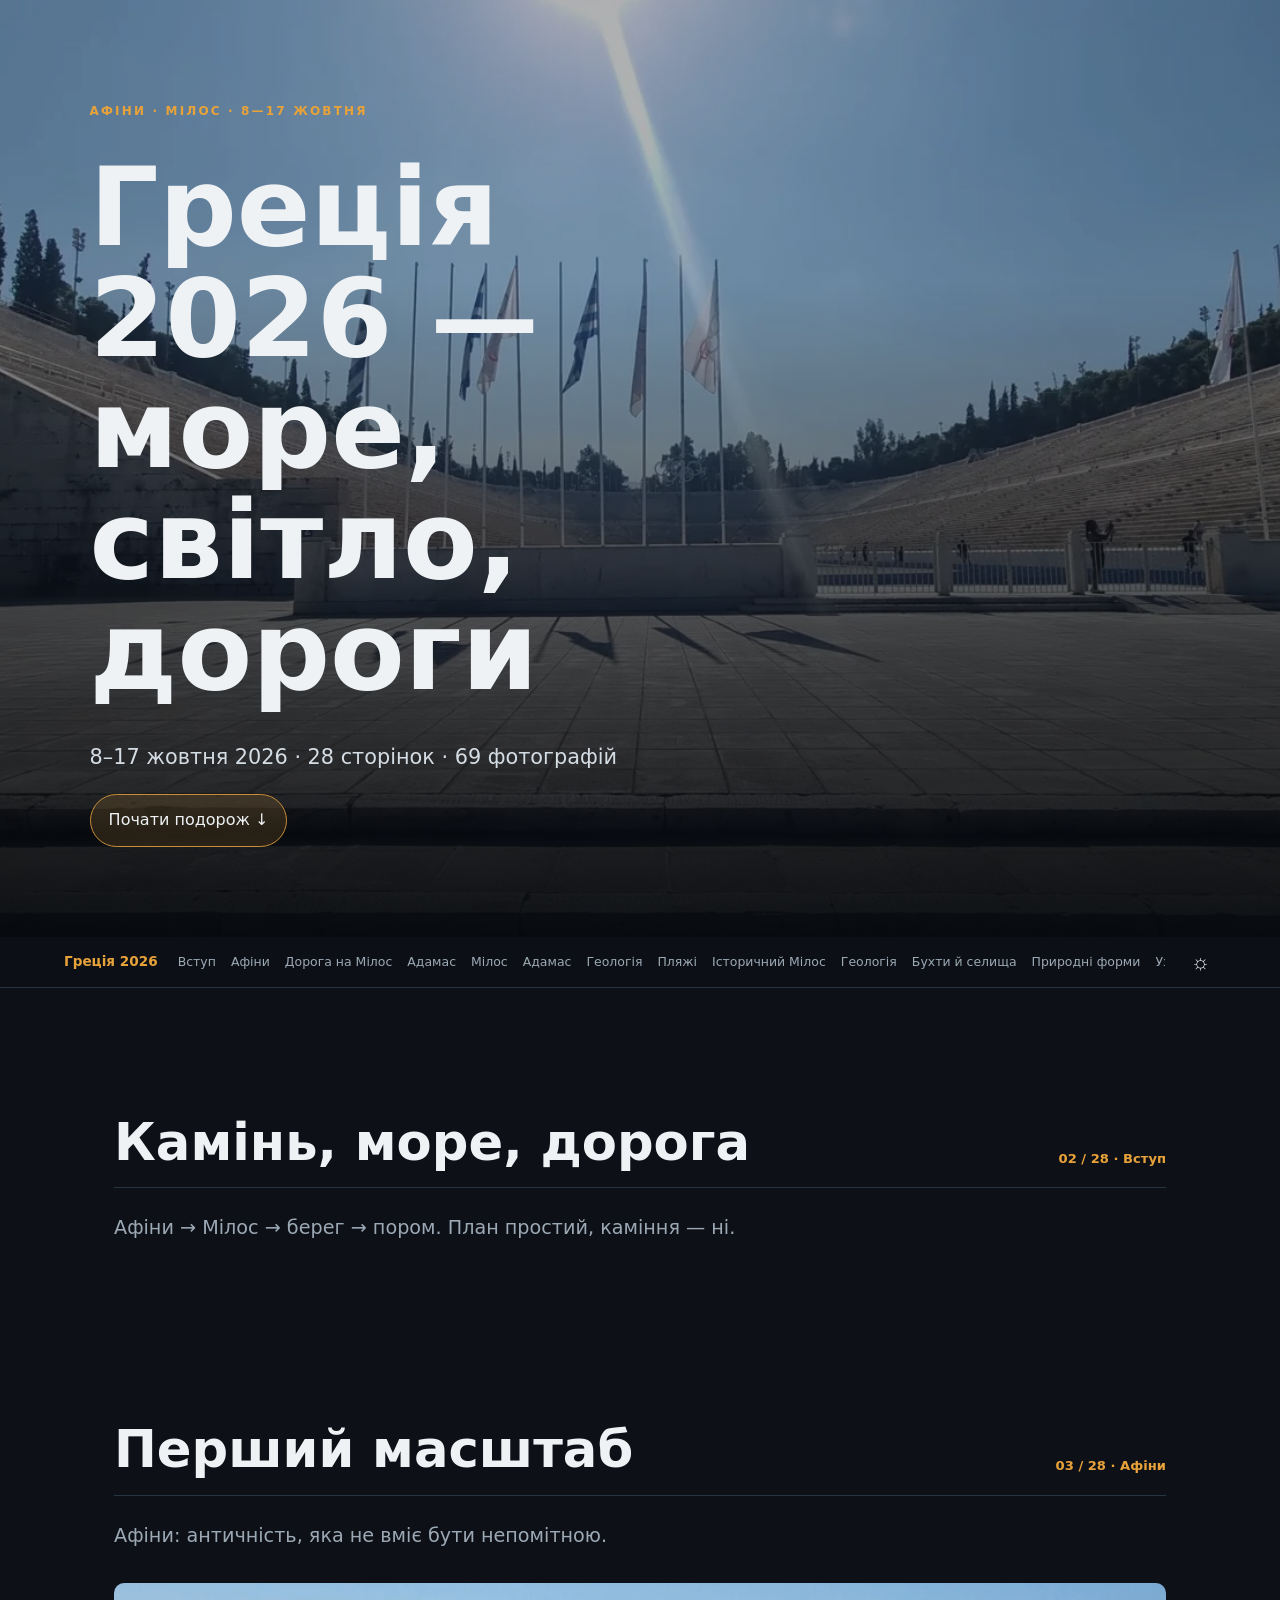
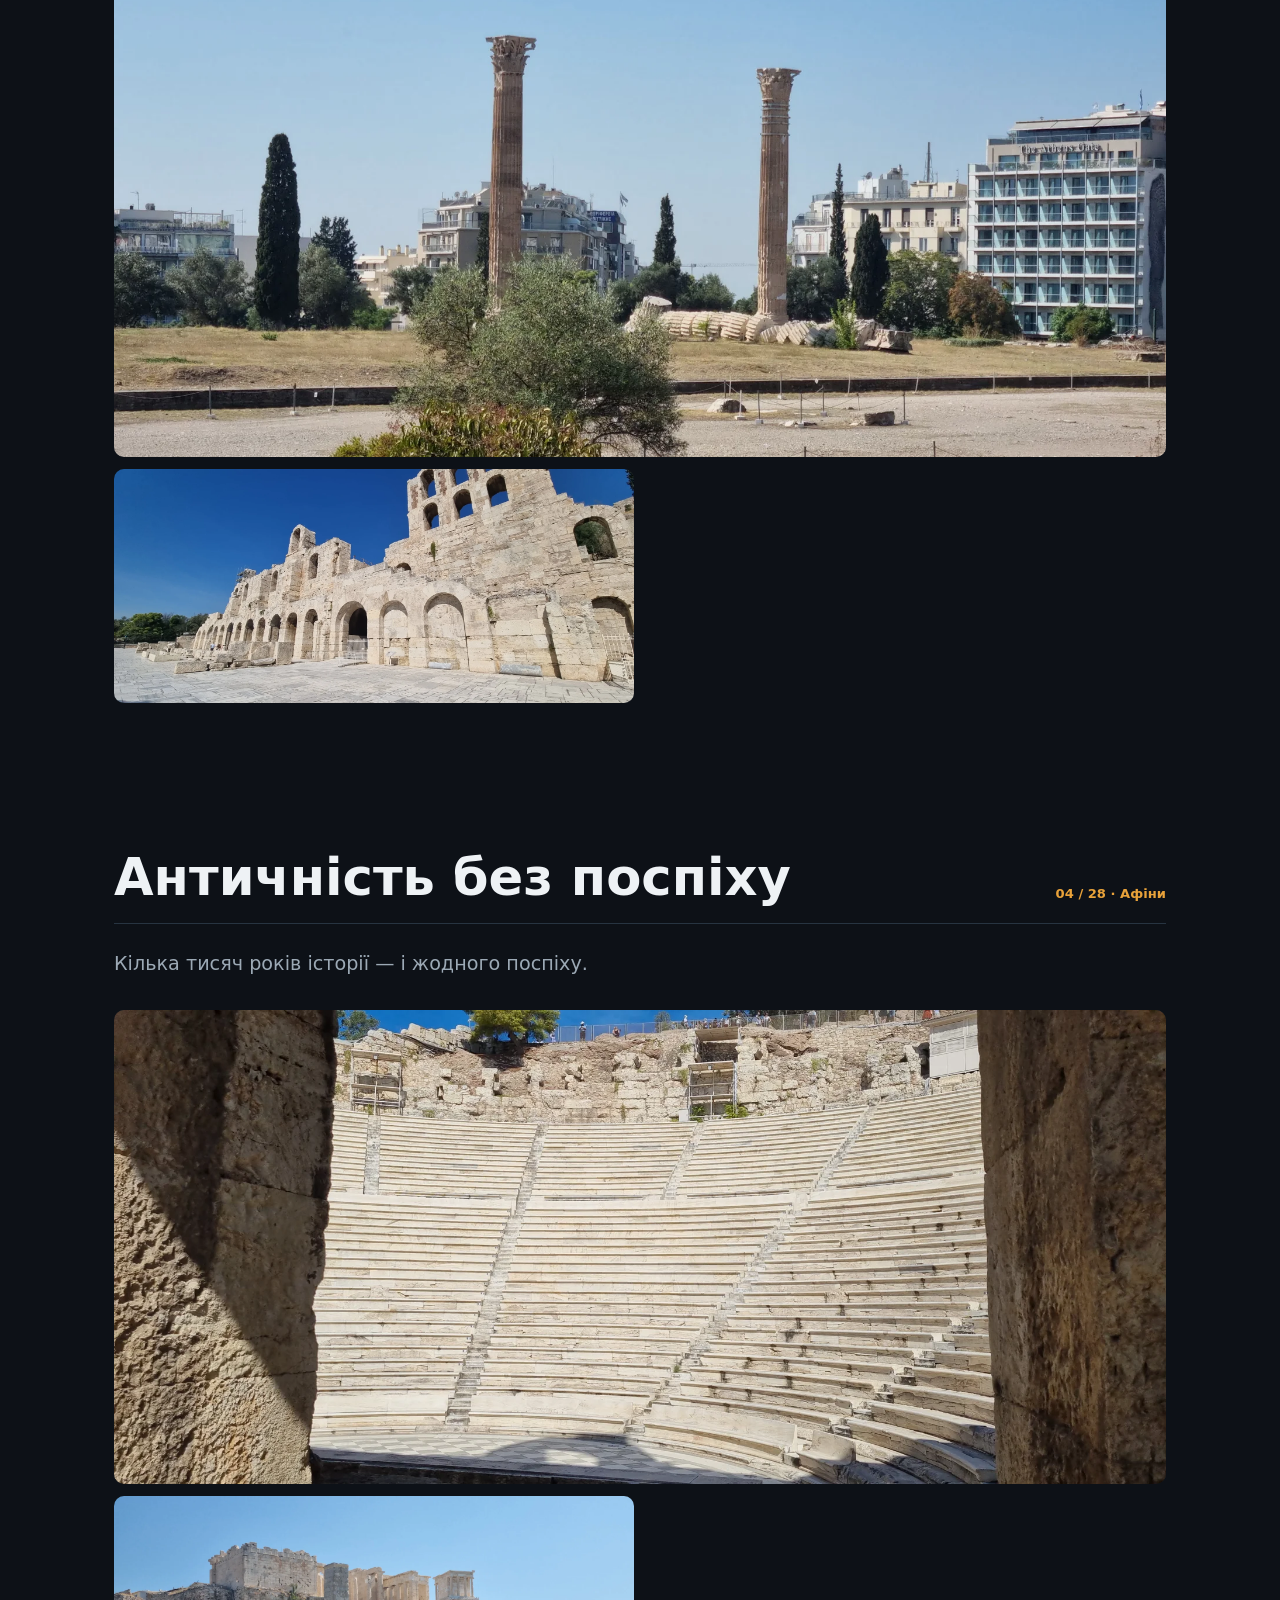
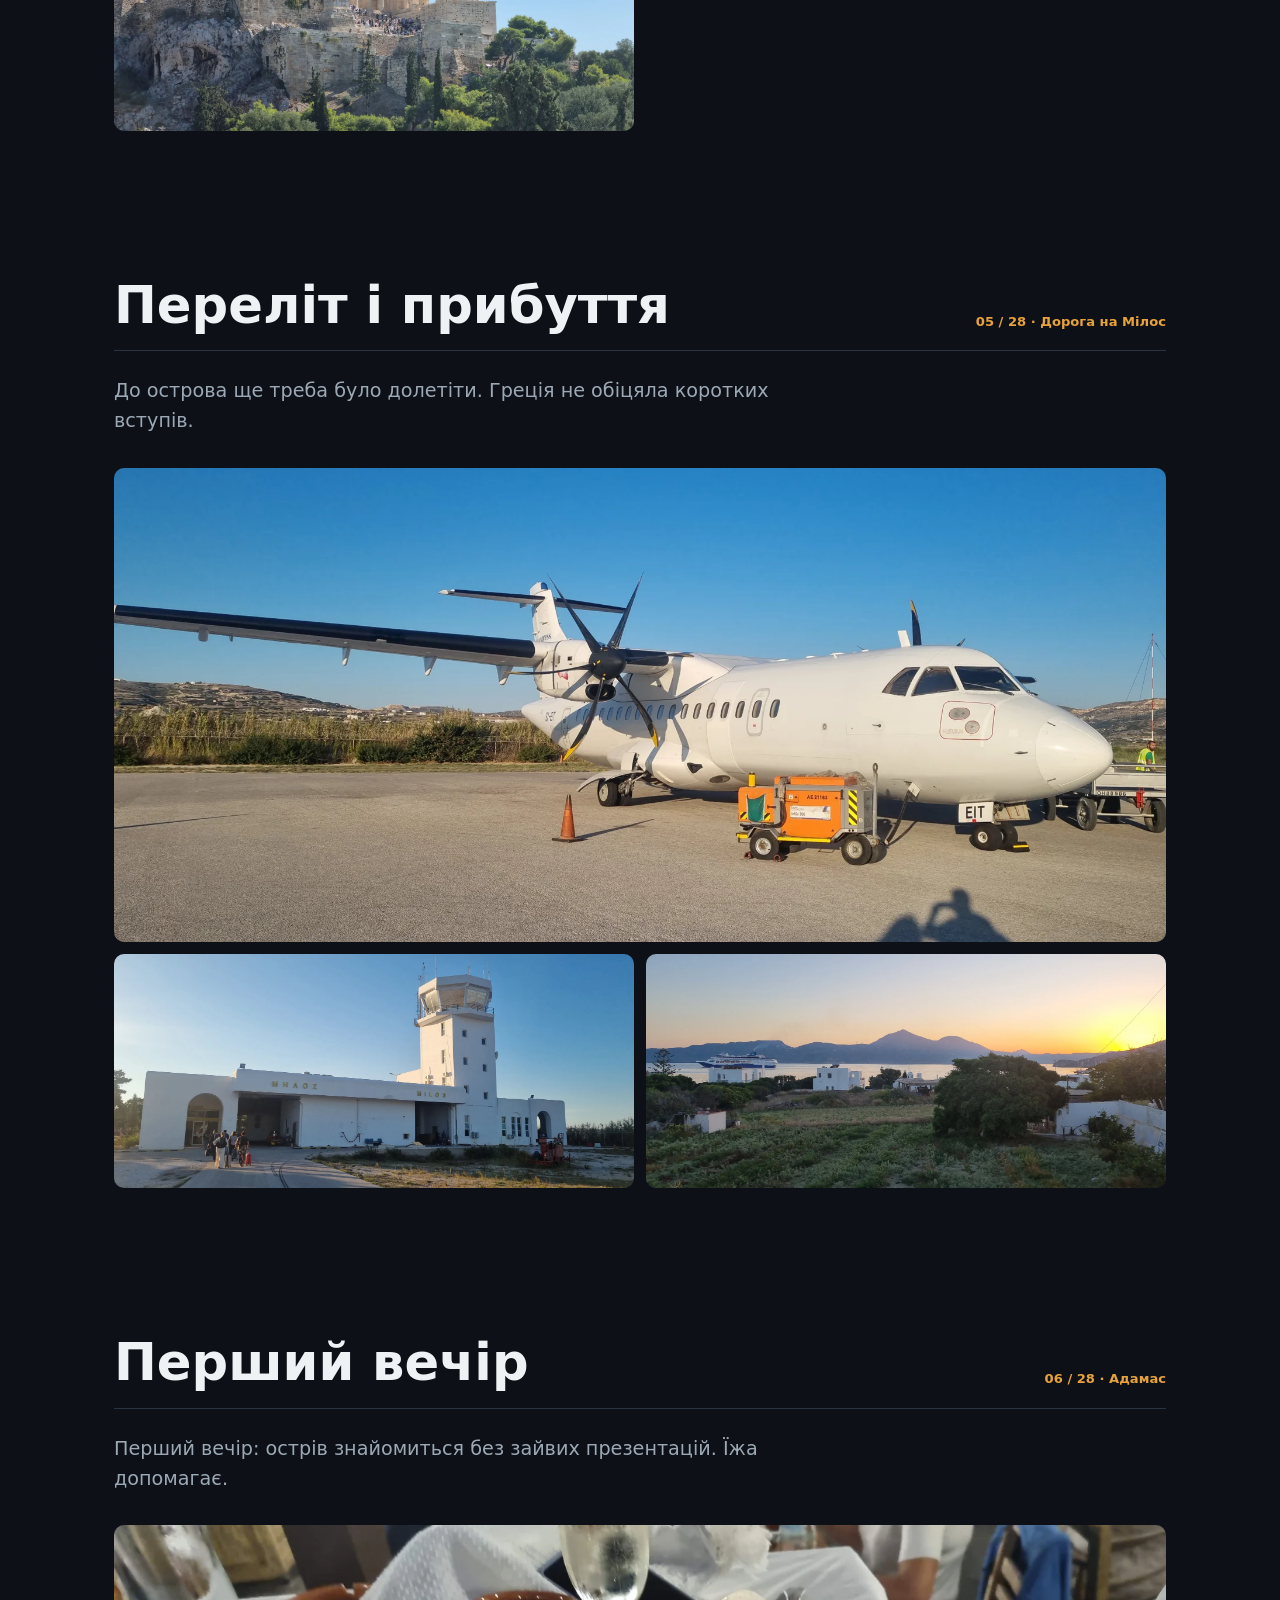
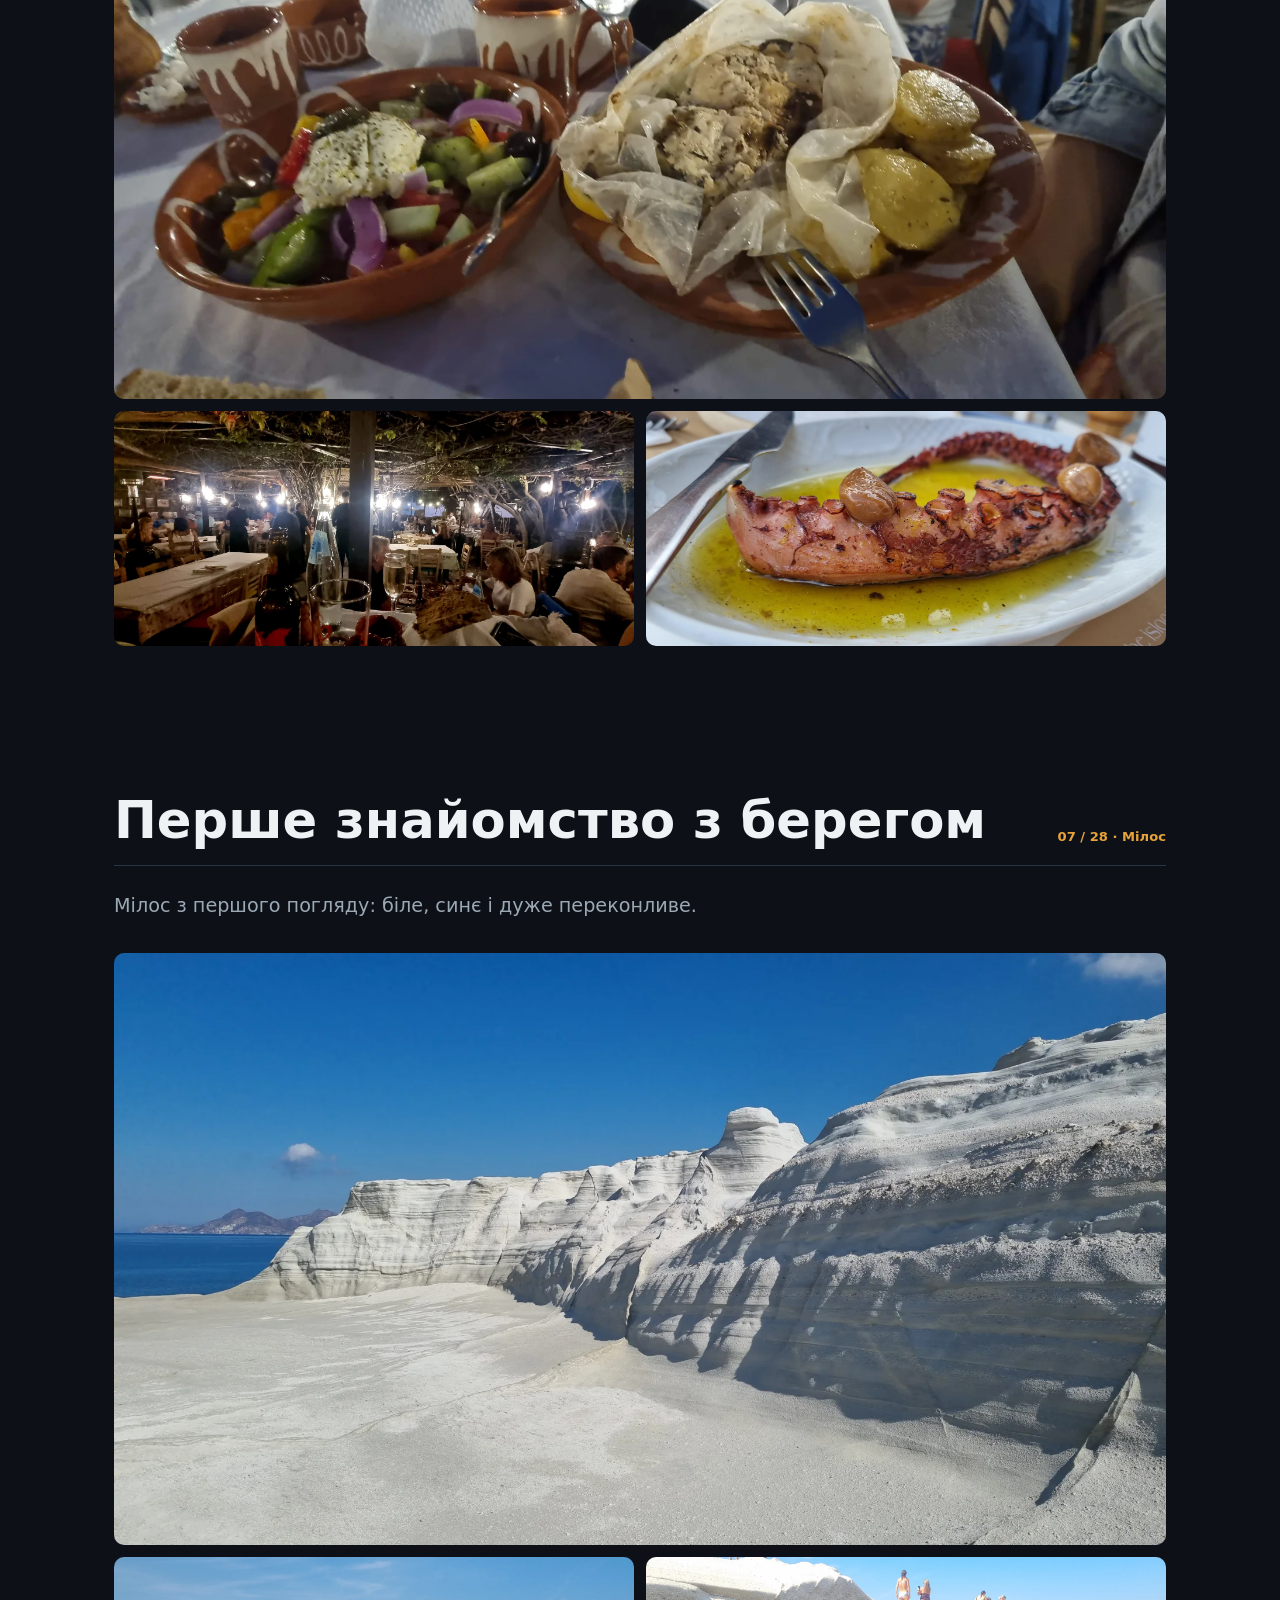
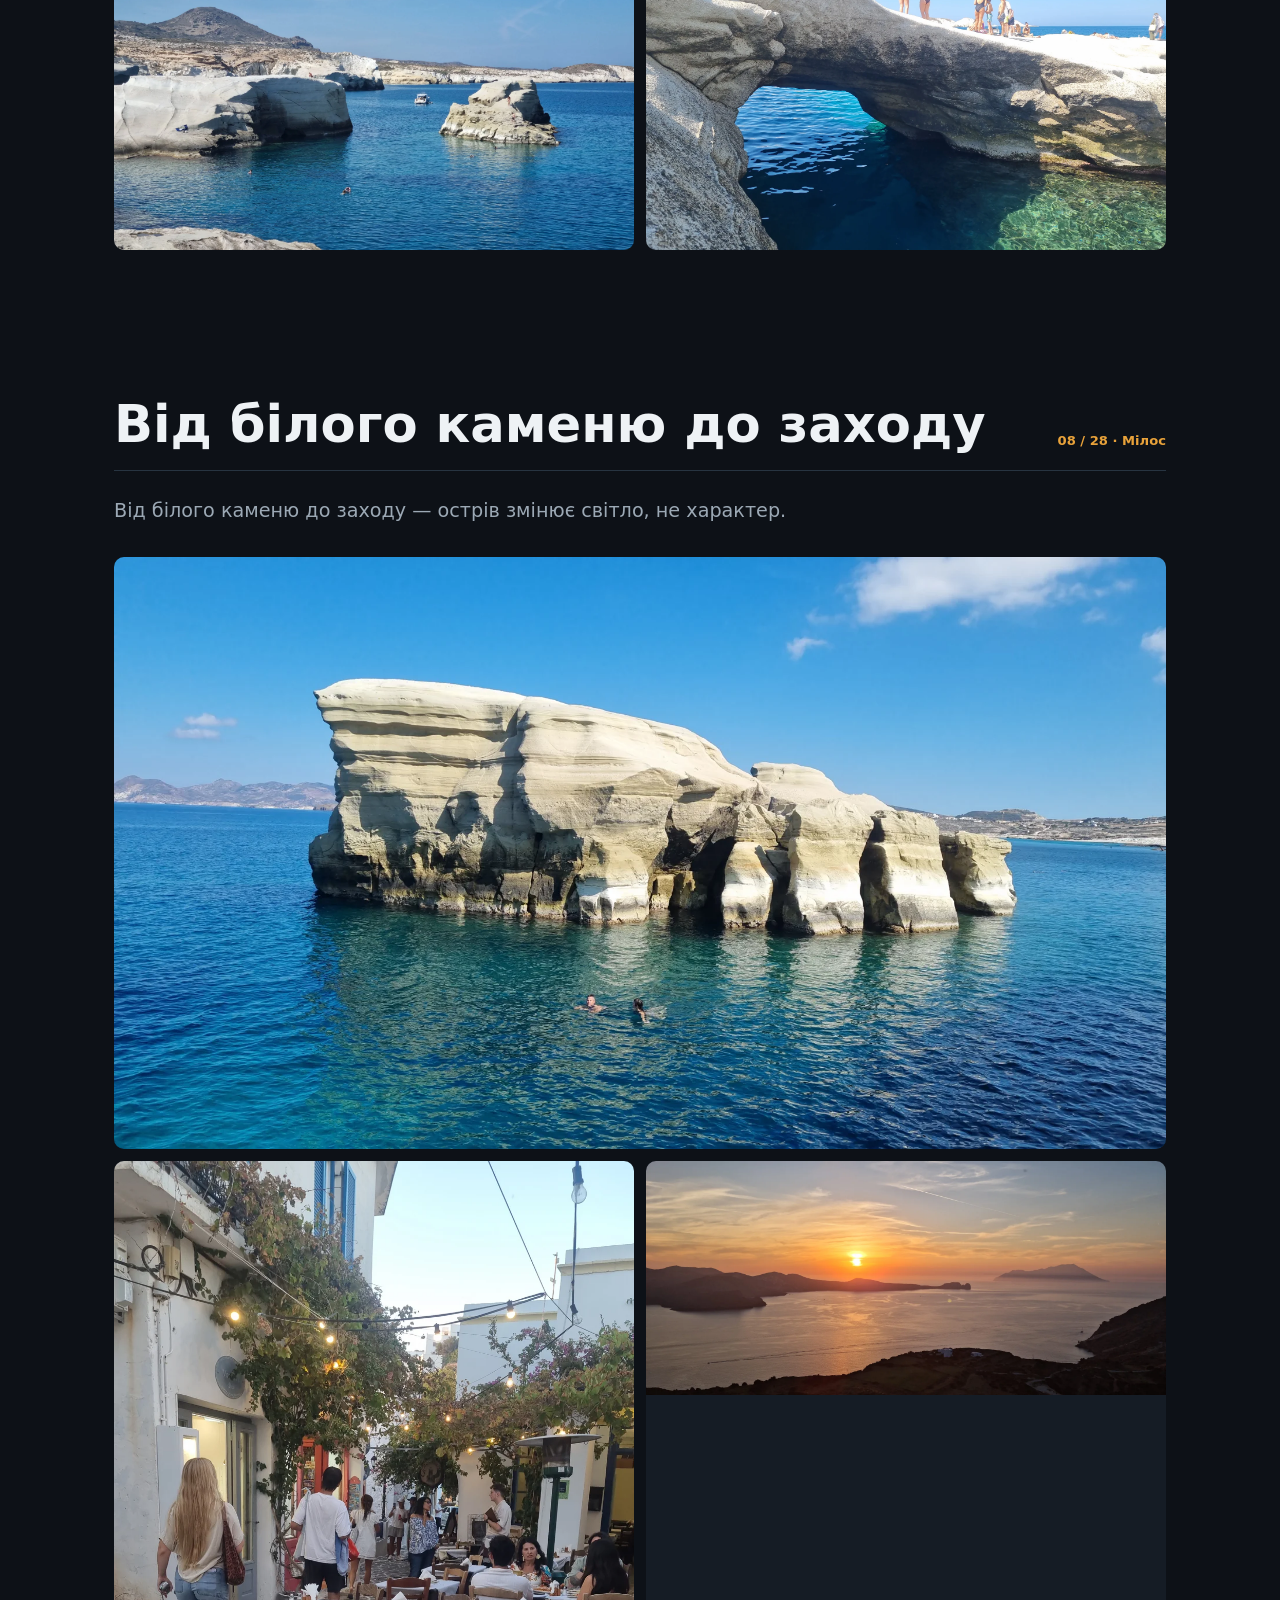
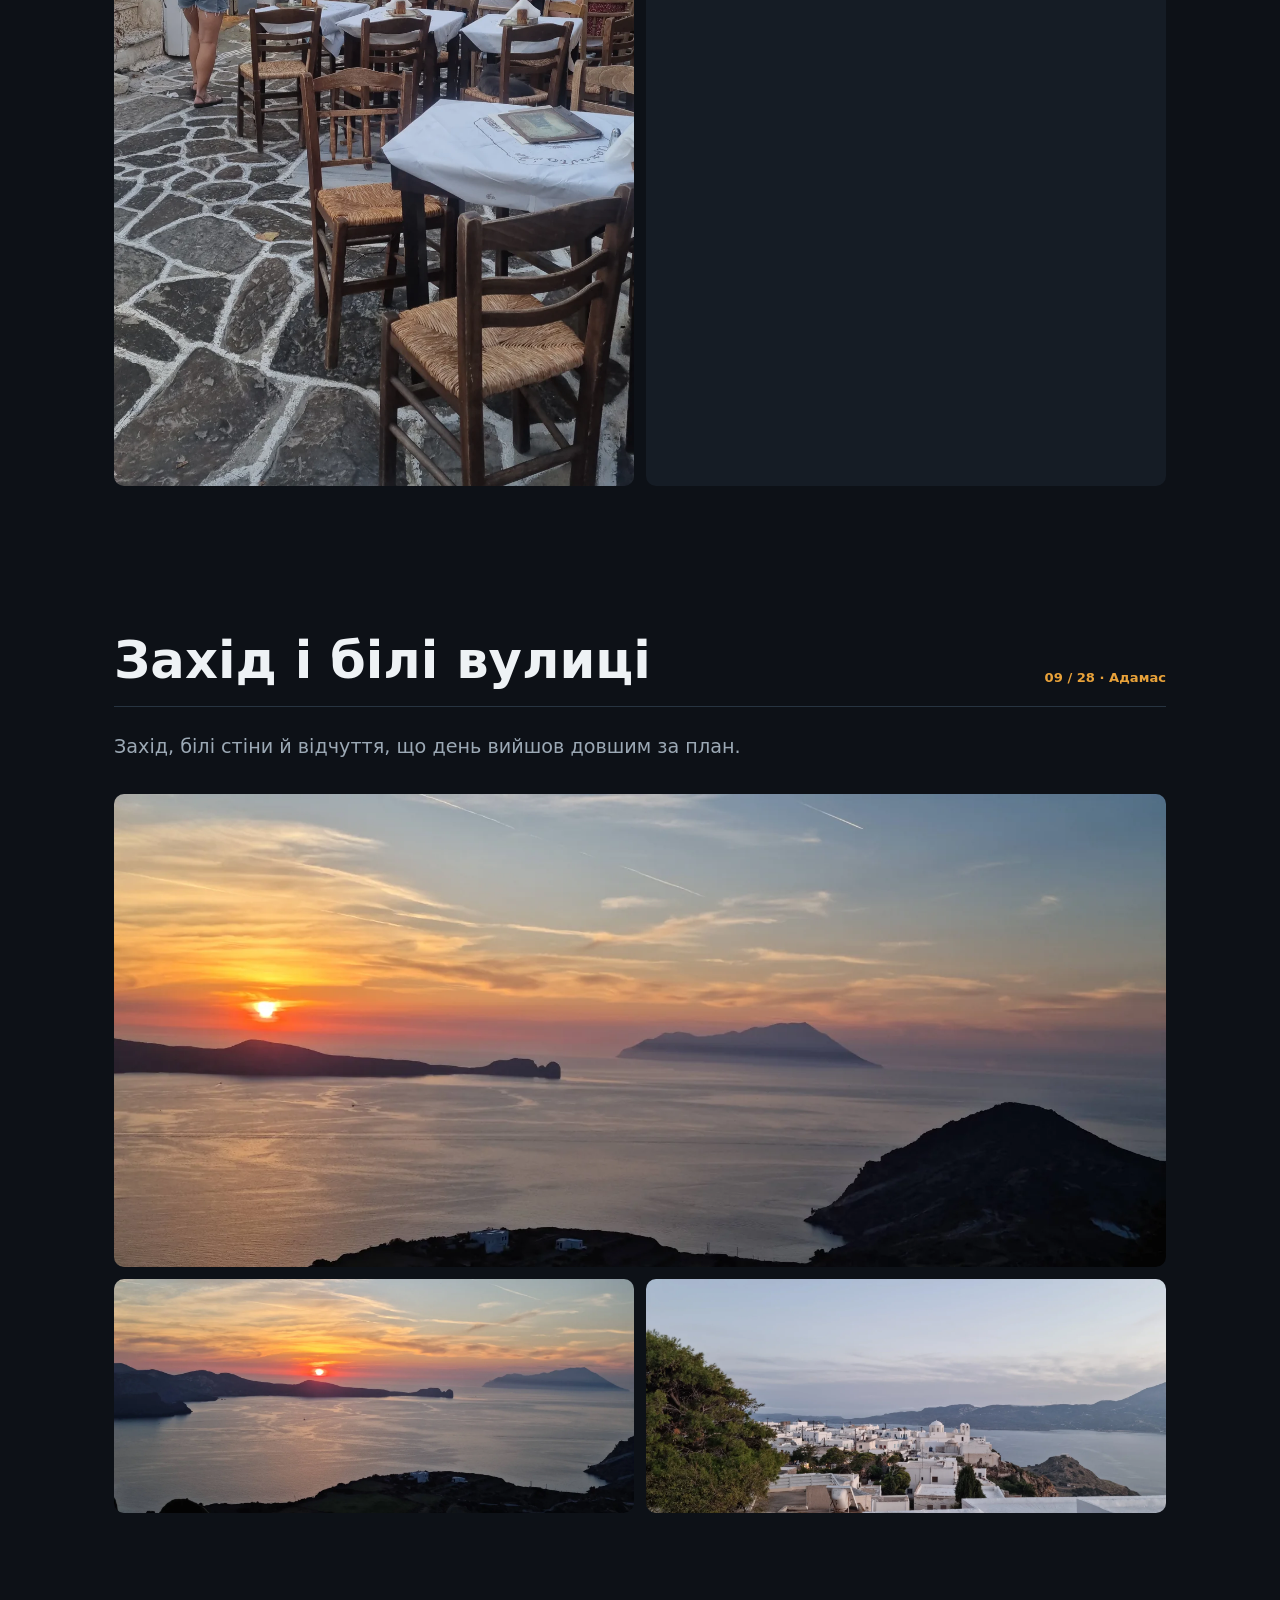
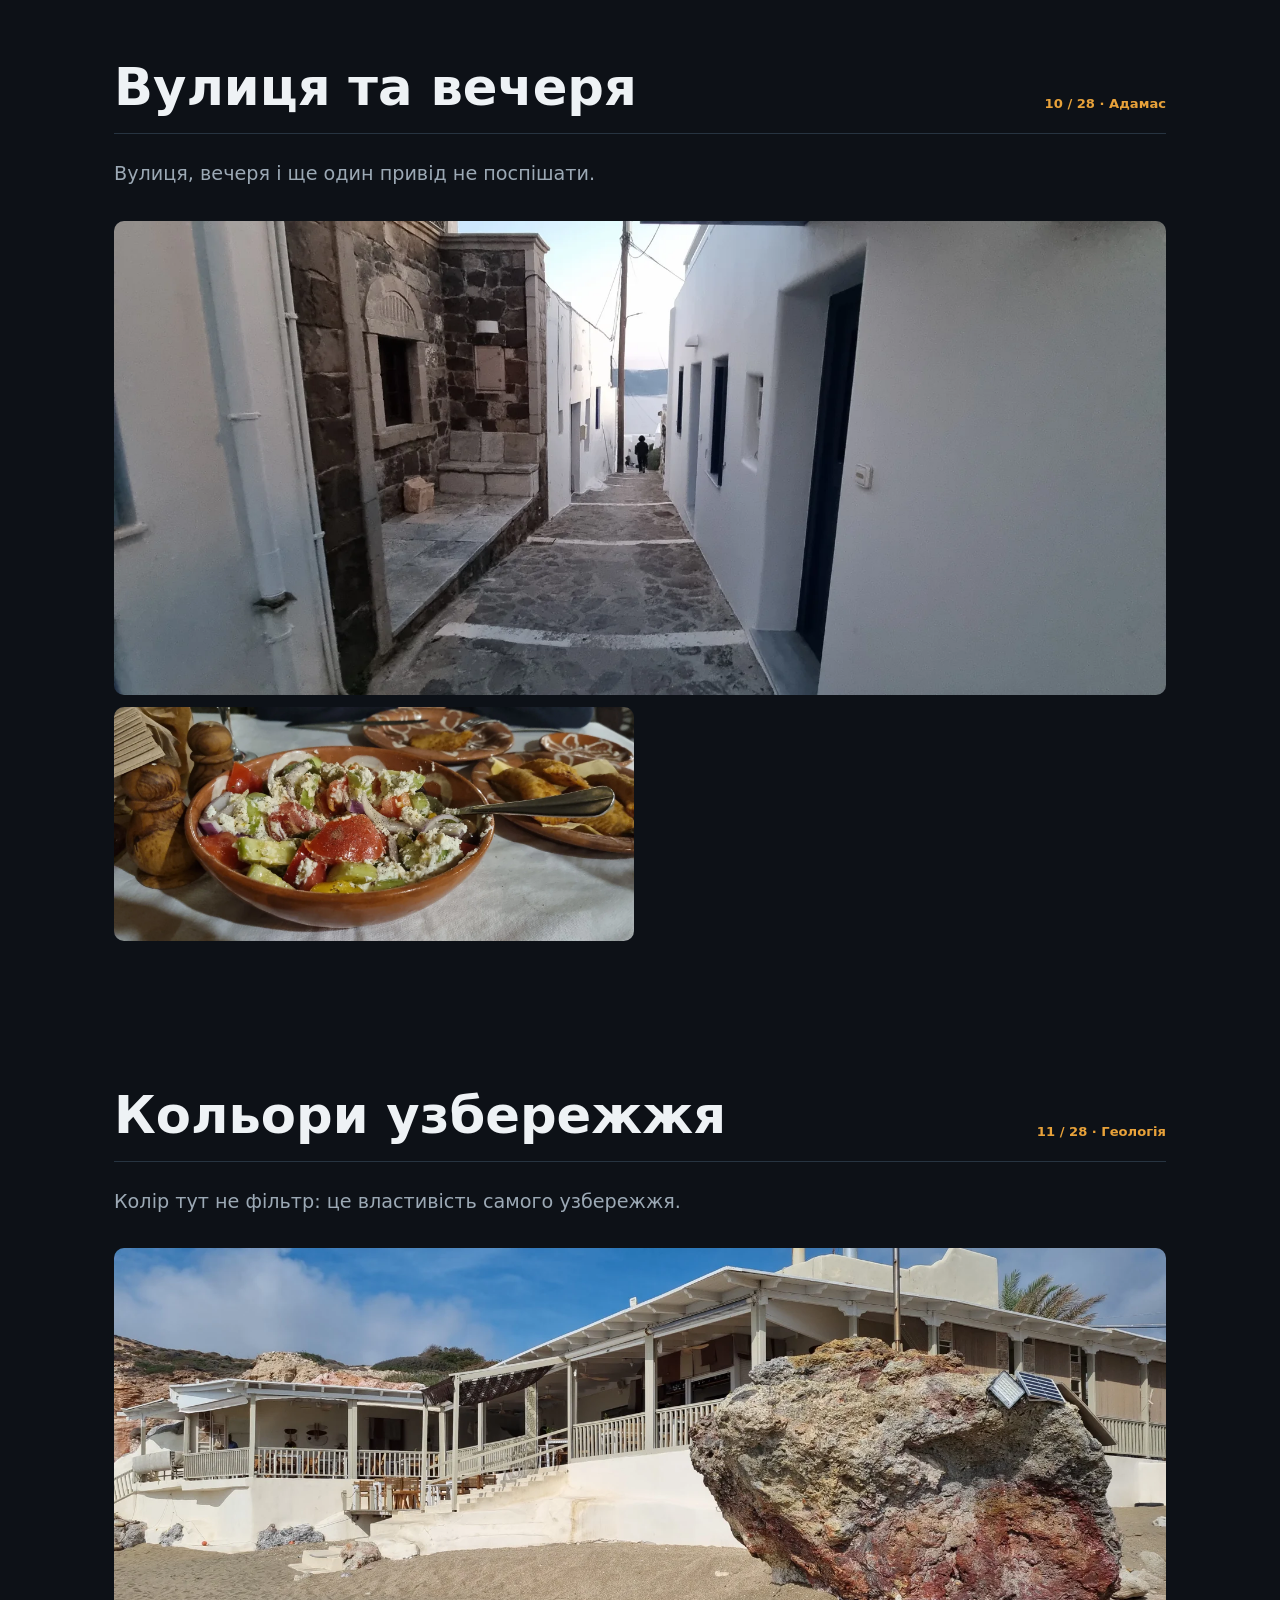
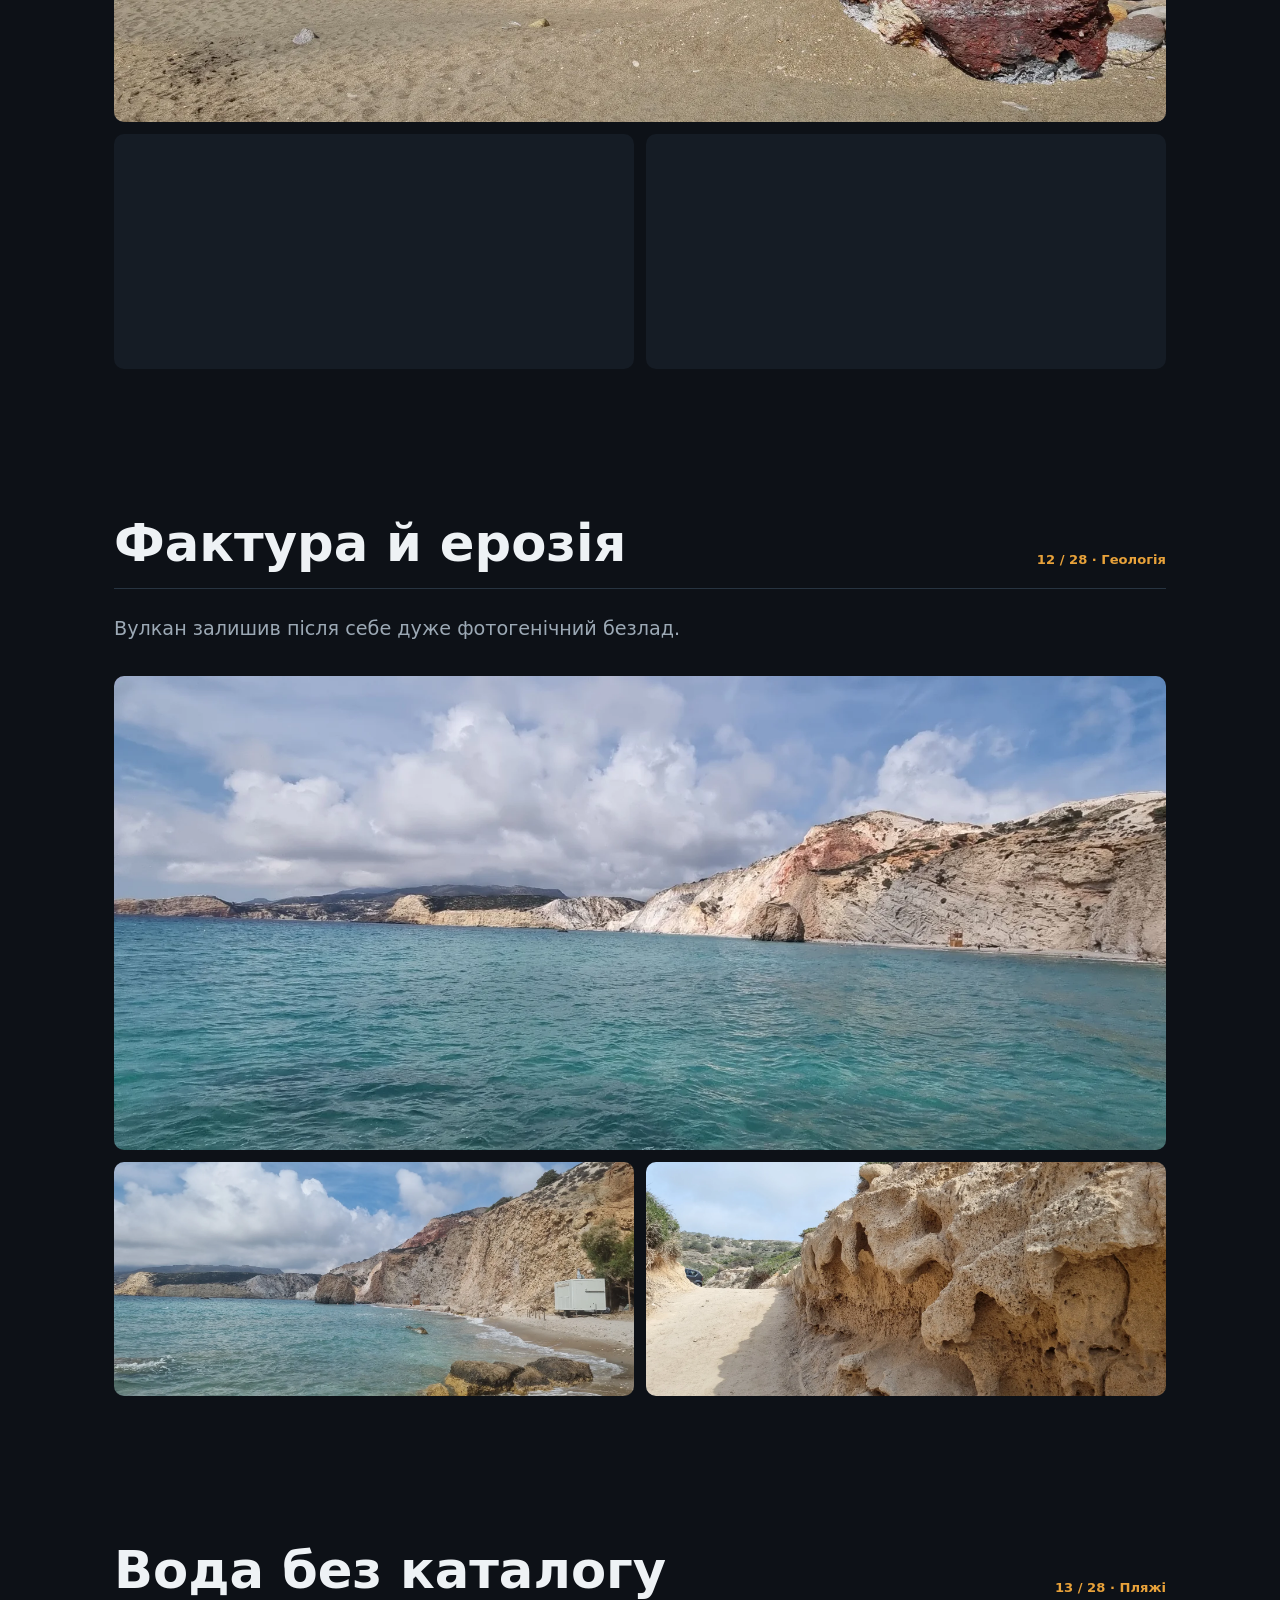
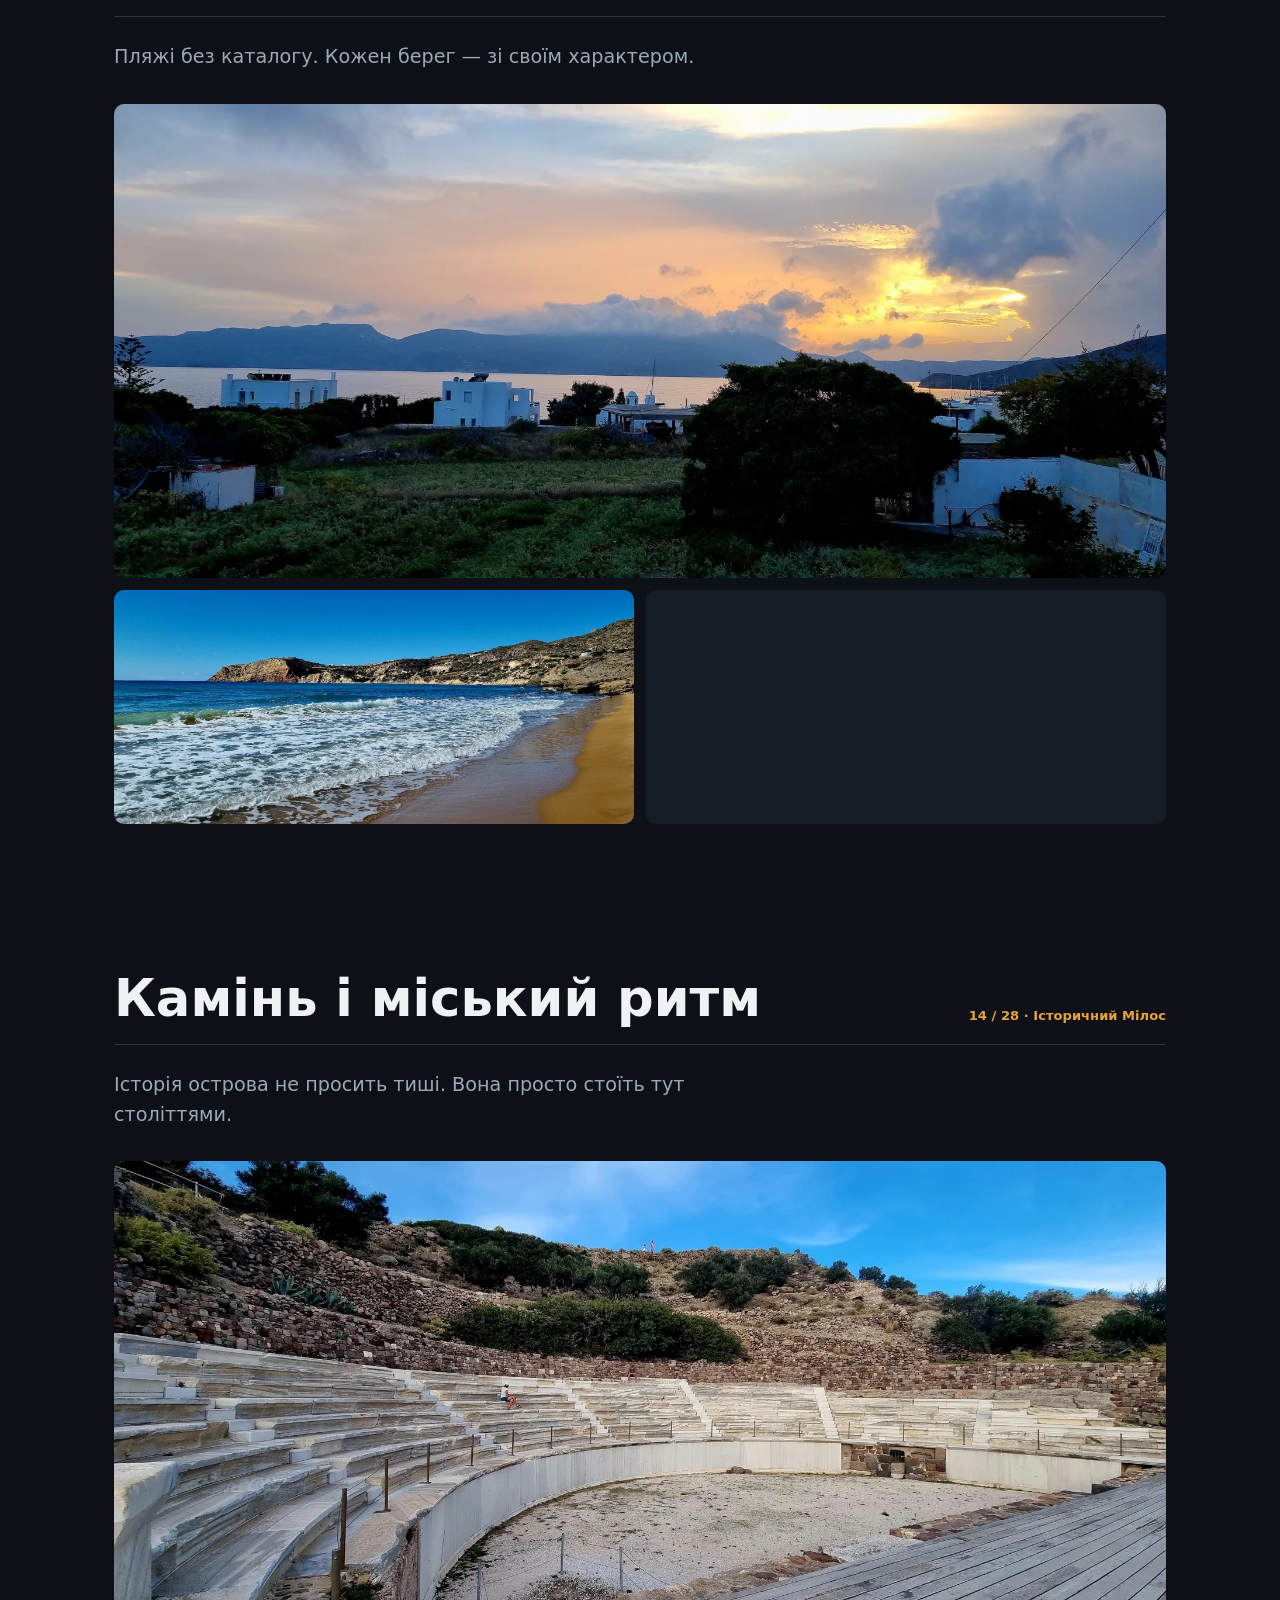
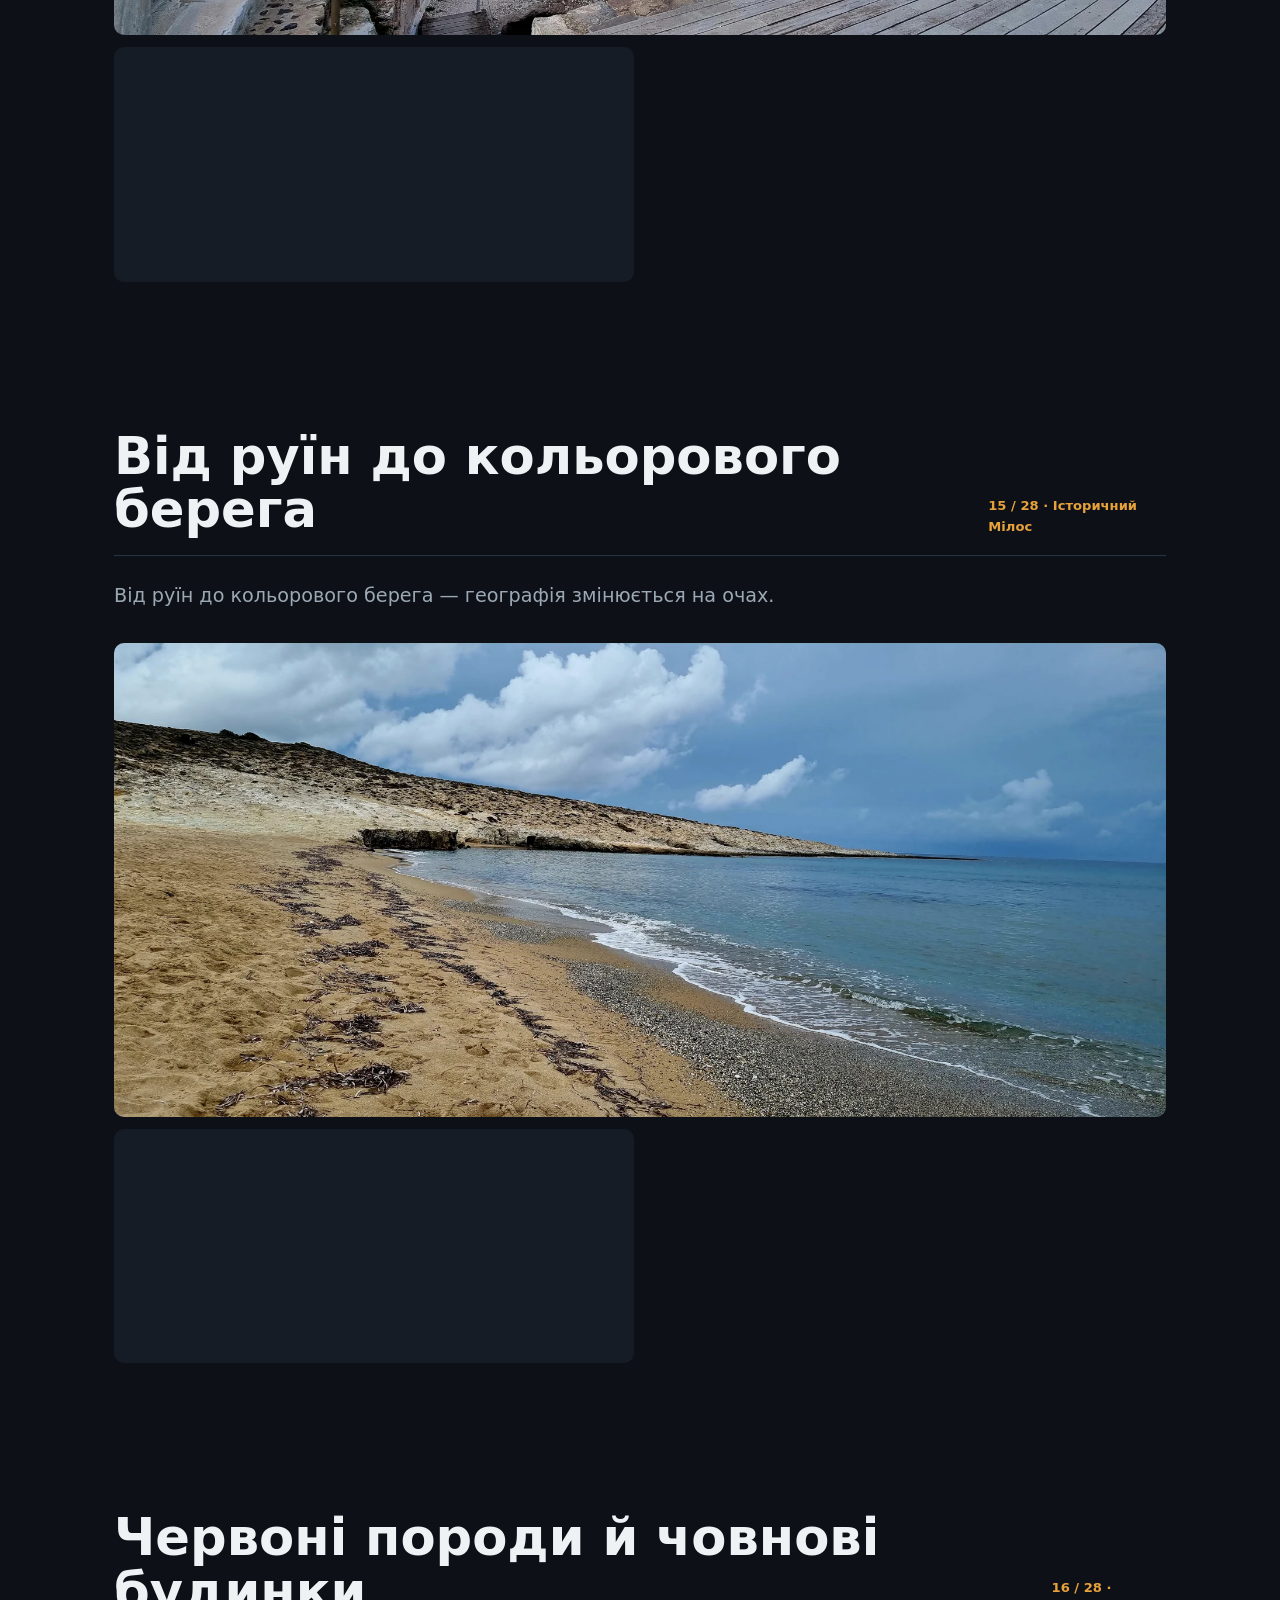
==== docs/index.html @ 0b68072f "Publish approved 69-photo Greece journal and matching 28-page PDF" ====
<!doctype html><html lang="uk"><head><meta charset="utf-8"><meta name="viewport" content="width=device-width,initial-scale=1,viewport-fit=cover"><meta name="theme-color" content="#0d1117"><meta name="description" content="Греція 2026 — фотожурнал подорожі Афіни · Мілос · 8–17 жовтня"><link rel="manifest" href="manifest.webmanifest"><link rel="stylesheet" href="styles.css"><title>Греція 2026 · фотожурнал</title></head><body><header class="hero"><div class="hero-media"><img src="assets/S01.webp" onerror="this.onerror=null;this.src='assets/S01.jpg'" alt="Перший погляд на Грецію" fetchpriority="high"></div><div class="hero-copy"><p class="eyebrow">АФІНИ · МІЛОС · 8—17 ЖОВТНЯ</p><h1>Греція 2026 — море, світло, дороги</h1><p>8–17 жовтня 2026 · 28 сторінок · 69 фотографій</p><button class="start" data-scroll="journal">Почати подорож ↓</button></div></header><nav class="toc" aria-label="Розділи"><strong>Греція 2026</strong><div id="toc"></div><button id="theme" aria-label="Змінити тему">☼</button></nav><main id="journal"></main><section class="real-map" aria-labelledby="real-map-title"><div class="map-heading"><div><p class="eyebrow">КАРТА ПОДОРОЖІ</p><h2 id="real-map-title">Мілос на долоні</h2></div><label class="map-filter">Показати <select id="map-day-filter" aria-label="Фільтр карти за днями"><option value="all">усі підтверджені місця</option><option value="11">11 жовтня</option><option value="12">12 жовтня</option><option value="13">13 жовтня</option><option value="14">14 жовтня</option><option value="17">17 жовтня</option></select></label></div><p class="map-intro">Не туристичний каталог, а коротка географія нашої хронології. Номери відповідають порядку появи місць у подорожі.</p><div class="map-frame"><iframe loading="lazy" title="Реальна карта Мілоса OpenStreetMap" src="https://www.openstreetmap.org/export/embed.html?bbox=24.30%2C36.60%2C24.70%2C36.85&amp;layer=mapnik"></iframe><div id="map-markers" class="map-markers" aria-label="Підтверджені місця подорожі"></div></div><div id="map-details" class="map-details" aria-live="polite"><p class="map-details-empty">Натисніть номер на карті, щоб побачити місце, дату й коротку нотатку.</p></div><p class="map-note">Лінії маршруту не нанесені: у доступних матеріалах немає GPS-треку, який дозволяв би чесно показати автомобільний шлях. Перемикання за днями підготовлене редакційно; точний денний маршрут потребує треку.</p><p class="map-credit">Карта: OpenStreetMap contributors · <a href="https://www.openstreetmap.org/copyright">ODbL / атрибуція</a>. OpenStreetMap — основа карти; поверх неї показані лише підтверджені місця з хронології.</p></section><section class="trip-summary" aria-labelledby="summary-title"><h2 id="summary-title">Підсумки дороги</h2><div class="summary-grid"><div><b>Пішки</b><span>точні дані треку не зафіксовані</span></div><div><b>Автомобілем</b><span>точні дані одометра/треку не зафіксовані</span></div><div><b>Відвідані місця</b><span>Афіни · Адамас · Кліма · Плака / Кастро · Південний берег · Фіріплака · Поллонія · Мандракія · Саракініко</span></div></div></section><footer><p>ГРЕЦІЯ 2026 · <a href="greece-2026.pdf">Зберегти PDF</a></p><p>Наш фотожурнал · 2026</p></footer><dialog id="viewer"><button class="close" aria-label="Закрити">×</button><button class="prev" aria-label="Попередня">‹</button><div class="zoom"><img id="view-img" alt="Фотографія з подорожі"></div><button class="next" aria-label="Наступна">›</button><p id="view-caption"></p></dialog><script src="map.js"></script><script src="content.js"></script><script src="app.js"></script></body></html>
---- docs/styles.css ----
:root{--bg:#0d1117;--panel:#151c25;--text:#eef2f5;--muted:#9ca9b5;--accent:#e8a23a;--line:#273441}*{box-sizing:border-box}html{scroll-behavior:smooth}body{margin:0;background:var(--bg);color:var(--text);font-family:Manrope,system-ui,sans-serif;line-height:1.55}body.light{--bg:#eef1f3;--panel:#fff;--text:#17202a;--muted:#56616d;--line:#d7dee4}.hero{min-height:100svh;position:relative;display:grid;place-items:end start;overflow:hidden}.hero-media{position:absolute;inset:0;background:#070a0e}.hero-media img{width:100%;height:100%;object-fit:cover;opacity:.72}.hero:after{content:'';position:absolute;inset:0;background:linear-gradient(0deg,rgba(5,8,12,.94),rgba(5,8,12,.05) 70%)}.hero-copy{position:relative;z-index:1;padding:clamp(28px,8vw,90px) clamp(22px,7vw,90px);max-width:760px}.eyebrow{color:var(--accent);font-size:.75rem;font-weight:700;letter-spacing:.18em}.hero h1{font-size:clamp(2.7rem,10vw,6.8rem);line-height:1.02;margin:.3em 0}.hero h1 em{font-family:'Playfair Display',Georgia,serif;color:#f3c173;font-weight:600}.hero-copy>p:not(.eyebrow){font-size:clamp(1rem,2vw,1.3rem);color:#d5dde4}.start{border:1px solid #c98d38;background:rgba(232,162,58,.14);color:var(--text);padding:13px 18px;border-radius:999px;font:inherit;cursor:pointer}.toc{position:sticky;top:0;z-index:5;background:color-mix(in srgb,var(--bg) 90%,transparent);backdrop-filter:blur(15px);border-bottom:1px solid var(--line);padding:12px clamp(16px,5vw,70px);display:flex;align-items:center;gap:20px;overflow:auto}.toc strong{white-space:nowrap;color:var(--accent);font-size:.85rem}.toc #toc{display:flex;gap:15px;overflow:auto;scrollbar-width:none}.toc a{white-space:nowrap;color:var(--muted);font-size:.78rem;text-decoration:none}.toc a:hover{color:var(--text)}#theme{margin-left:auto;background:none;border:0;color:var(--text);font-size:1.3rem}.chapter{max-width:1180px;margin:auto;padding:clamp(65px,10vw,130px) clamp(18px,5vw,70px) 20px}.chapter-head{display:flex;justify-content:space-between;align-items:end;gap:20px;border-bottom:1px solid var(--line);padding-bottom:18px;margin-bottom:25px}.chapter h2{font-size:clamp(1.8rem,4vw,3.2rem);line-height:1.05;margin:0}.chapter-date{color:var(--accent);font-size:.82rem;font-weight:700}.lead{max-width:680px;color:var(--muted);font-size:clamp(1rem,2vw,1.2rem);margin:20px 0 32px}.gallery{display:grid;grid-template-columns:repeat(12,1fr);gap:12px}.card{margin:0;grid-column:span 6;background:var(--panel);border-radius:10px;overflow:hidden}.card:first-child{grid-column:span 12}.card img{display:block;width:100%;aspect-ratio:1.55;object-fit:cover;cursor:zoom-in;transition:transform .4s}.card:first-child img{aspect-ratio:1.8}.card:hover img{transform:scale(1.015)}figcaption{padding:10px 13px 13px;color:var(--muted);font-size:.78rem}.map-card{grid-column:span 12;background:var(--panel);padding:12px;border-radius:10px;margin-top:10px}.map-card img{width:100%;max-height:420px;object-fit:contain;display:block;background:#080c10}.map-card p{font-size:.78rem;color:var(--muted);margin:8px 2px 0}footer{border-top:1px solid var(--line);padding:40px clamp(18px,5vw,70px);display:flex;justify-content:space-between;color:var(--muted);font-size:.78rem}.lightbox dialog{border:0}dialog{width:100vw;height:100vh;max-width:none;max-height:none;padding:0;border:0;background:rgba(3,6,9,.96);color:white}dialog::backdrop{background:rgba(0,0,0,.85)}.zoom{width:100%;height:calc(100% - 60px);display:grid;place-items:center;overflow:hidden;touch-action:none}.zoom img{max-width:96%;max-height:92%;object-fit:contain;transform-origin:center;user-select:none}.close,.prev,.next{position:absolute;z-index:2;border:0;background:rgba(255,255,255,.12);color:white;border-radius:50%;width:42px;height:42px;font-size:1.8rem}.close{right:18px;top:16px}.prev{left:16px;top:48%}.next{right:16px;top:48%}#view-caption{position:absolute;bottom:12px;left:60px;right:60px;text-align:center;color:#cbd4dc;font-size:.8rem}@media(max-width:640px){.toc{padding:10px 14px}.chapter{padding-top:58px}.gallery{display:block}.card{margin-bottom:12px}.card img,.card:first-child img{aspect-ratio:1.35}.chapter-head{align-items:start;flex-direction:column;gap:8px}.map-card img{max-height:280px}footer{display:block}.hero-copy{padding-bottom:48px}}@media(prefers-reduced-motion:reduce){*{scroll-behavior:auto!important;transition:none!important}}
.stats{display:flex;flex-wrap:wrap;justify-content:center;gap:.55rem 1rem;padding:1.2rem 1rem;color:var(--muted);font-size:.95rem;text-align:center}.stats strong{color:var(--text)}.route-map{max-width:900px;margin:1rem auto 3rem;padding:1.2rem;border:1px solid rgba(255,255,255,.12);border-radius:18px;background:rgba(255,255,255,.03)}.route-map h2{margin:.2rem 0 .8rem}.route-map img{display:block;width:100%;height:auto;border-radius:12px}.route-map p{color:var(--muted);margin:.7rem 0 .1rem}@media(max-width:600px){.stats{font-size:.82rem;gap:.35rem .55rem}.route-map{margin:1rem .8rem 2rem;padding:.8rem}.hero h1{font-size:clamp(2rem,9vw,3.5rem)}}

.hero-review{display:inline-block;margin-top:.7rem;color:#f6a623;text-decoration:underline;font-size:.9rem}.real-map{max-width:960px;margin:2rem auto 3rem;padding:1rem;border:1px solid rgba(255,255,255,.12);border-radius:18px;background:rgba(255,255,255,.03)}.real-map h2,.trip-summary h2{margin:.2rem 0 1rem}.map-heading{display:flex;justify-content:space-between;gap:1rem;align-items:end}.map-heading .eyebrow{margin:0 0 .35rem}.map-filter{color:var(--muted);font-size:.8rem}.map-filter select{margin-left:.3rem;background:#18222b;color:var(--text);border:1px solid rgba(255,255,255,.2);border-radius:8px;padding:.35rem}.map-intro,.map-note{color:var(--muted);font-size:.88rem;line-height:1.55}.map-frame{position:relative;aspect-ratio:16/10;overflow:hidden;border-radius:12px;background:#18222b}.map-frame iframe{width:100%;height:100%;border:0}.map-markers{position:absolute;inset:0;pointer-events:none}.map-pin{position:absolute;transform:translate(-50%,-50%);pointer-events:auto;width:2rem;height:2rem;border:2px solid #fff;border-radius:50%;background:#d89f23;color:#10151b;font-size:.78rem;font-weight:800;box-shadow:0 2px 8px #000;cursor:pointer}.map-pin:hover,.map-pin:focus-visible{background:#fff;color:#17242b;outline:3px solid #d89f23}.map-cluster{width:2.55rem;height:2.55rem;background:#e5b445}.map-details{margin-top:.75rem}.map-details-empty{margin:.3rem 0;color:var(--muted);font-size:.84rem}.map-detail-card{display:flex;gap:.7rem;align-items:flex-start;padding:.75rem;border:1px solid rgba(255,255,255,.14);border-radius:12px;background:rgba(255,255,255,.04)}.map-detail-number{display:grid;place-items:center;flex:0 0 1.8rem;height:1.8rem;border-radius:50%;background:#d89f23;color:#10151b;font-weight:800}.map-detail-card h3{margin:0 0 .15rem;font-size:1rem}.map-detail-card p{margin:.2rem 0;color:var(--muted);font-size:.83rem;line-height:1.45}.map-detail-card .map-detail-meta{color:#e5b445;font-weight:700}.map-credit,.summary-grid span{color:var(--muted);font-size:.82rem}.trip-summary{max-width:960px;margin:2rem auto;padding:1rem}.summary-grid{display:grid;grid-template-columns:repeat(3,1fr);gap:1rem}.summary-grid div{border-top:1px solid rgba(255,255,255,.15);padding-top:.7rem}.summary-grid b,.summary-grid span{display:block}.summary-grid b{margin-bottom:.3rem}@media(max-width:650px){.real-map{margin:1rem .8rem 2rem}.map-heading{align-items:flex-start;flex-direction:column}.map-filter{width:100%}.map-filter select{max-width:100%}.summary-grid{grid-template-columns:1fr}.map-frame{aspect-ratio:1/1.15}.map-pin{width:1.8rem;height:1.8rem;font-size:.66rem}.map-cluster{width:2.25rem;height:2.25rem}.map-detail-card{font-size:.9rem}}
.photo-button{display:block;width:100%;padding:0;border:0;background:none;color:inherit;cursor:zoom-in}.photo-button:focus-visible{outline:3px solid var(--accent);outline-offset:-3px}.card img,.card:first-child img{height:auto;aspect-ratio:auto;object-fit:contain}.chapter{scroll-margin-top:70px}.hero-copy{color:#eef2f5}.hero-copy .start{color:#eef2f5}.map-credit a,footer a{color:var(--accent)}
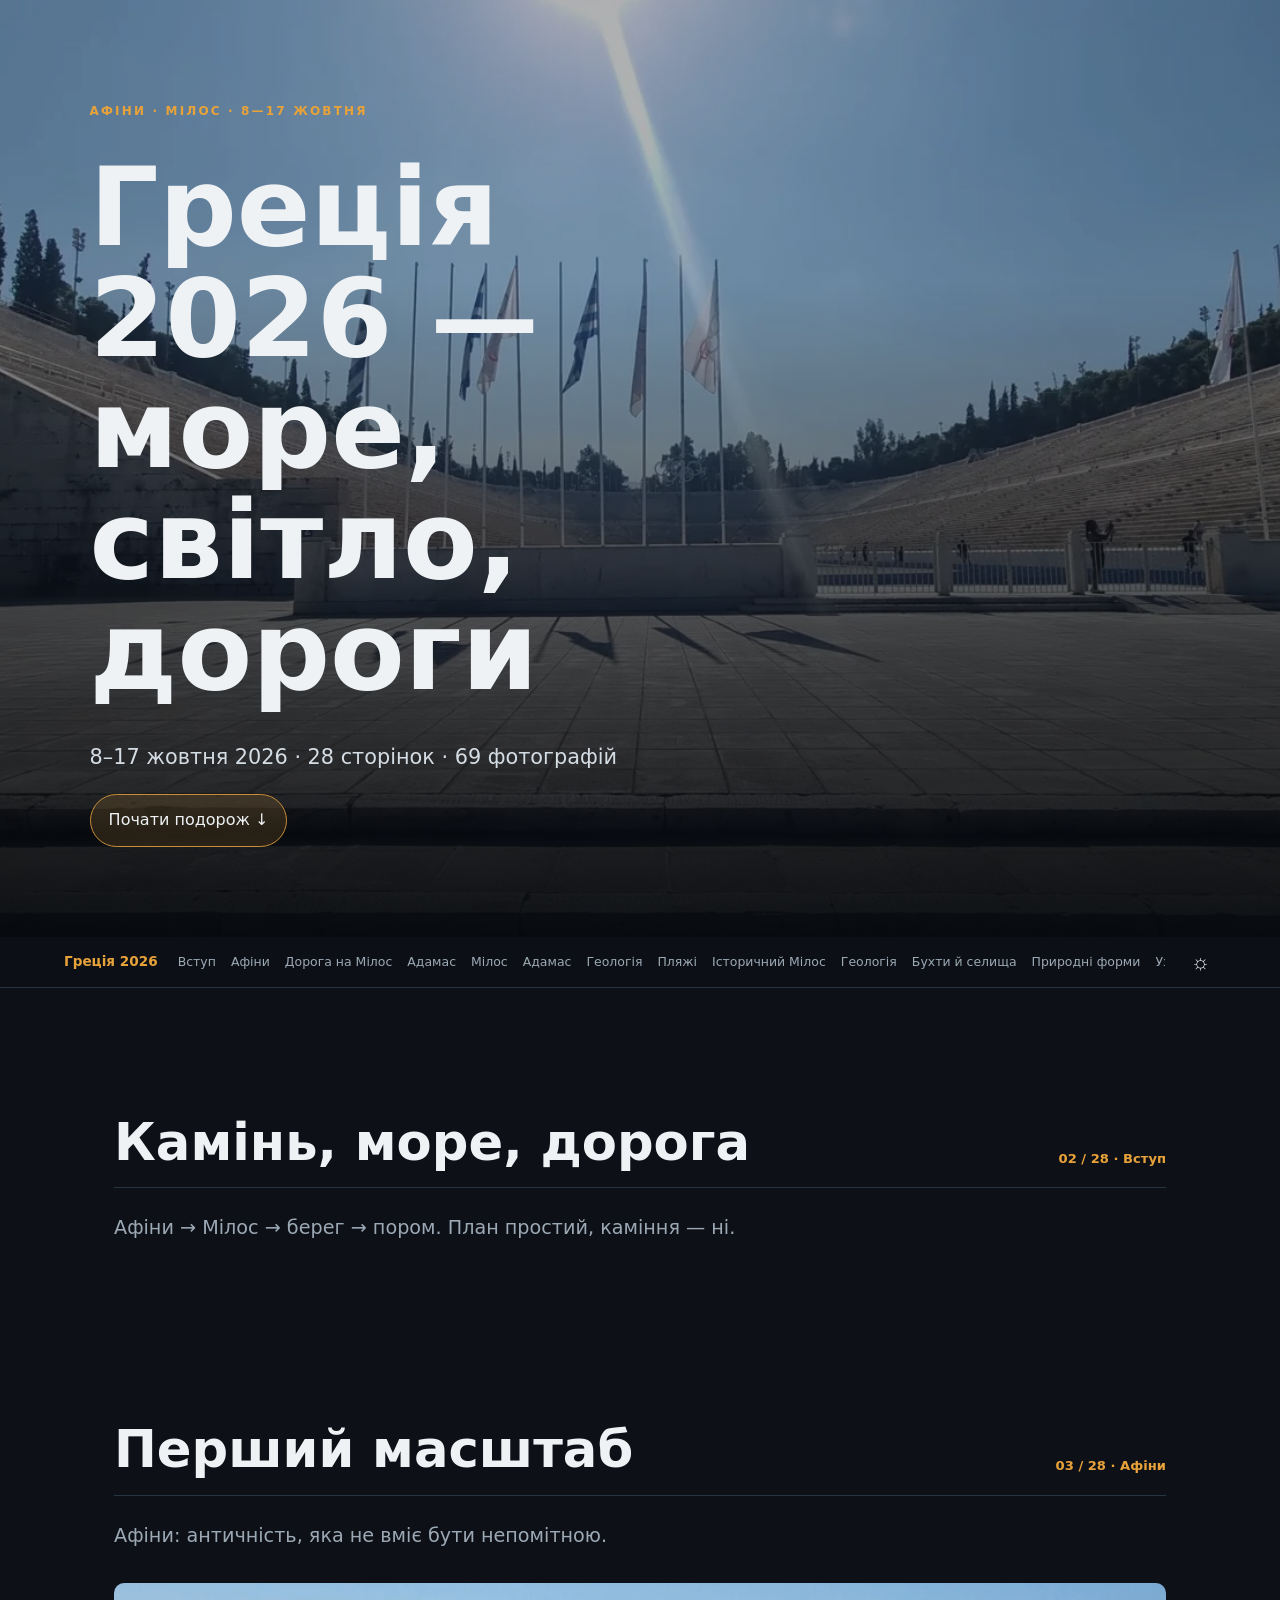
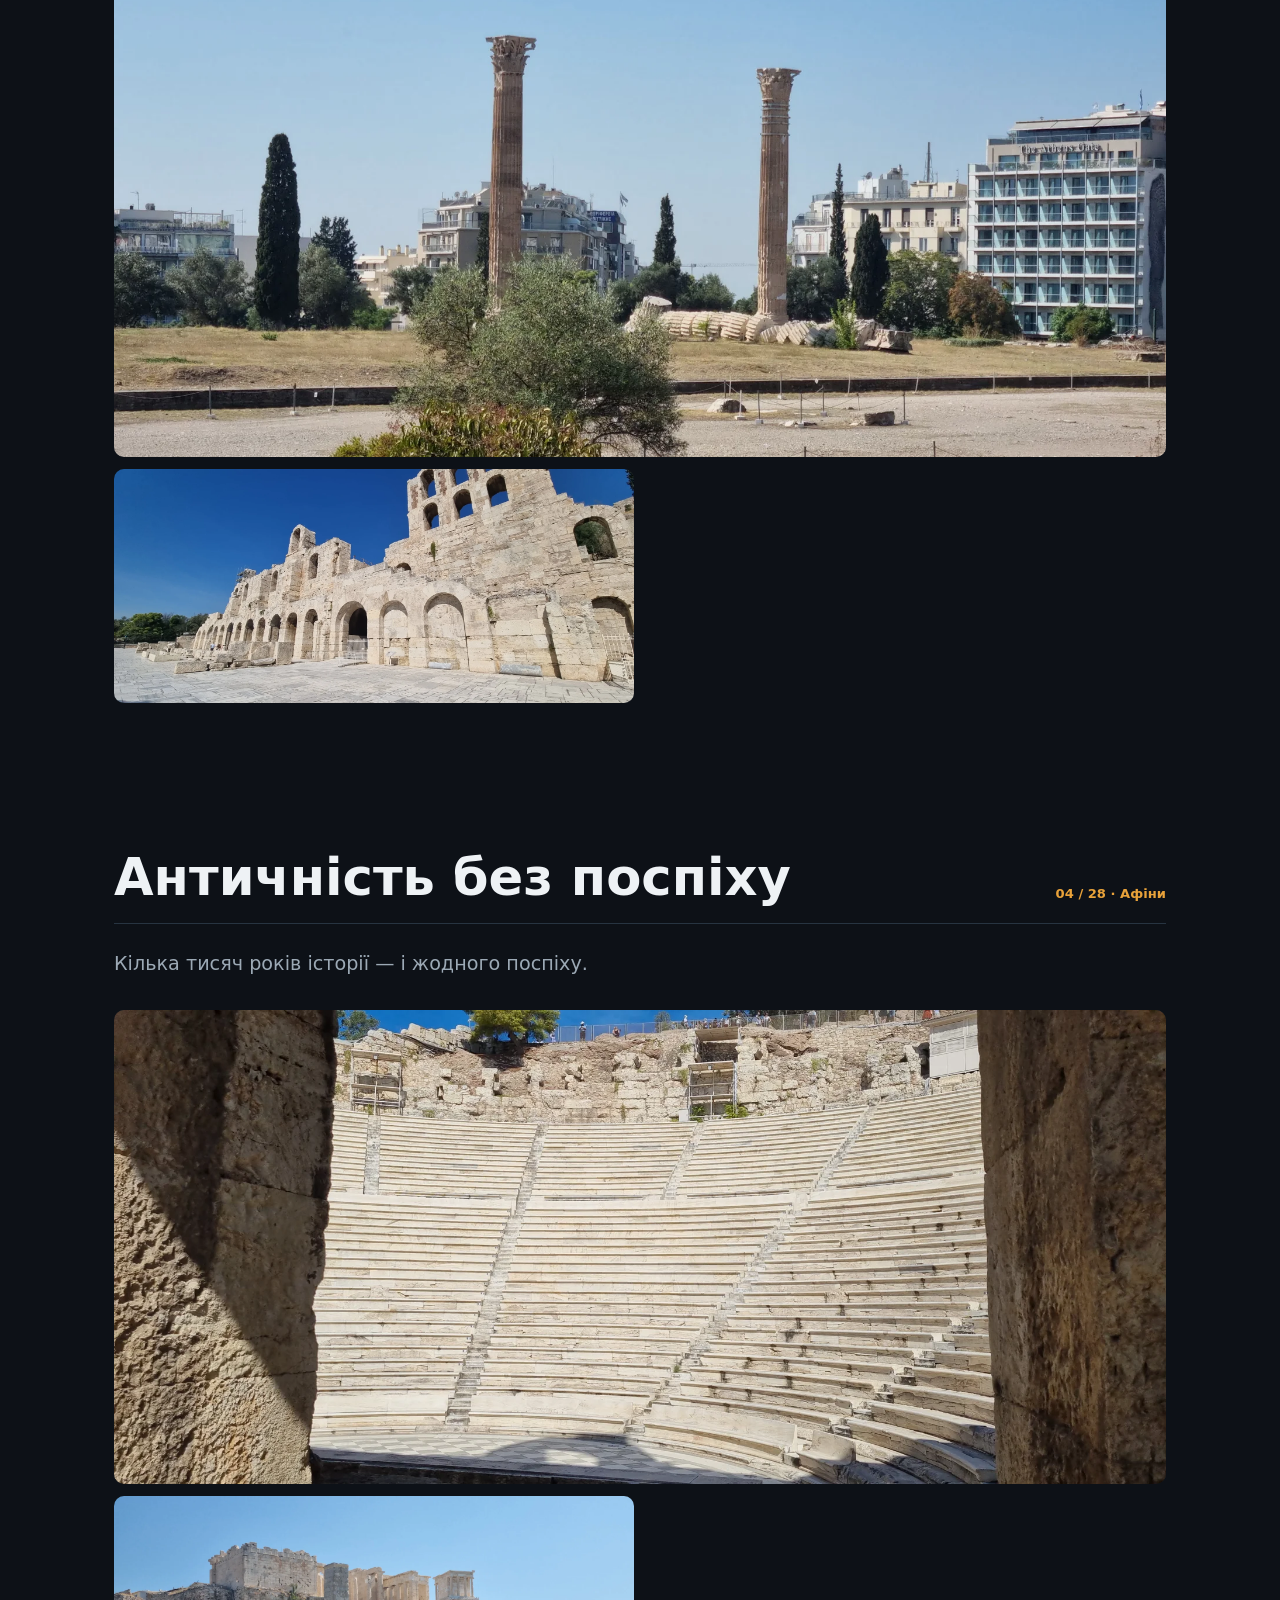
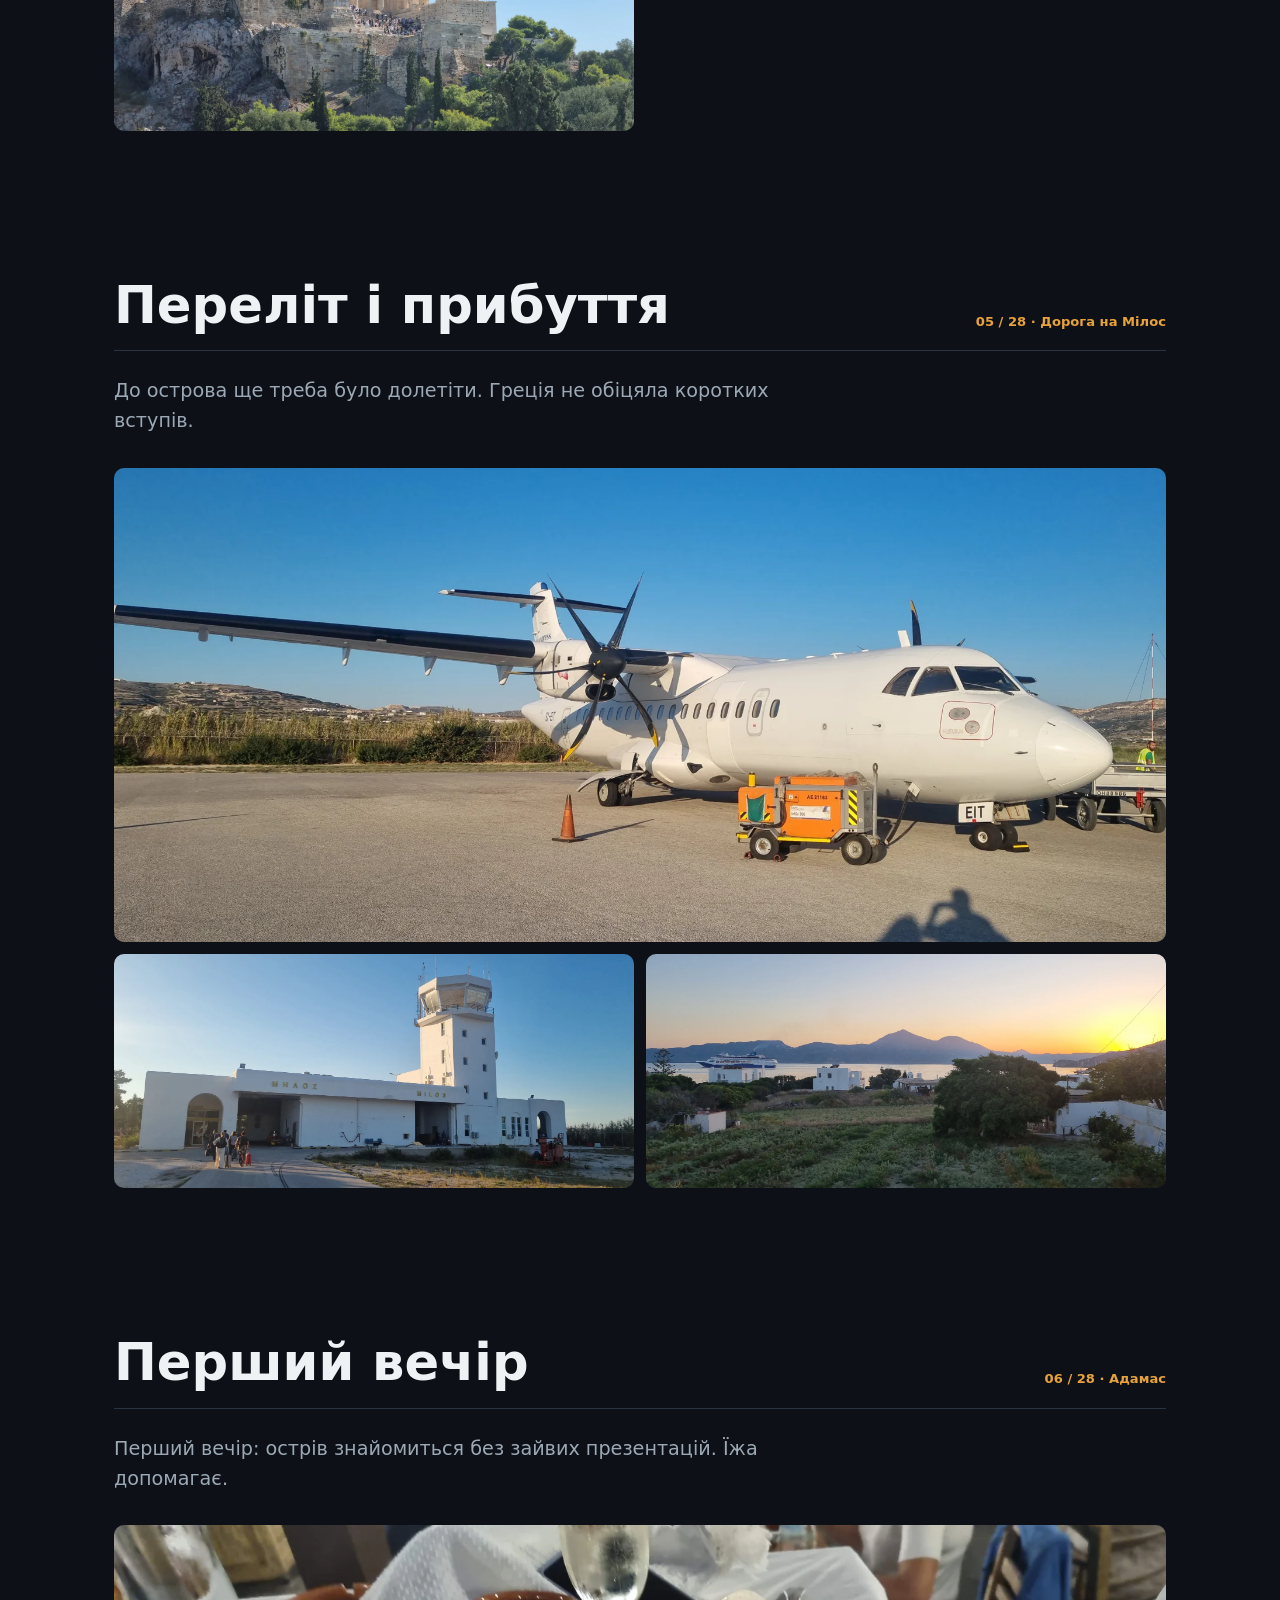
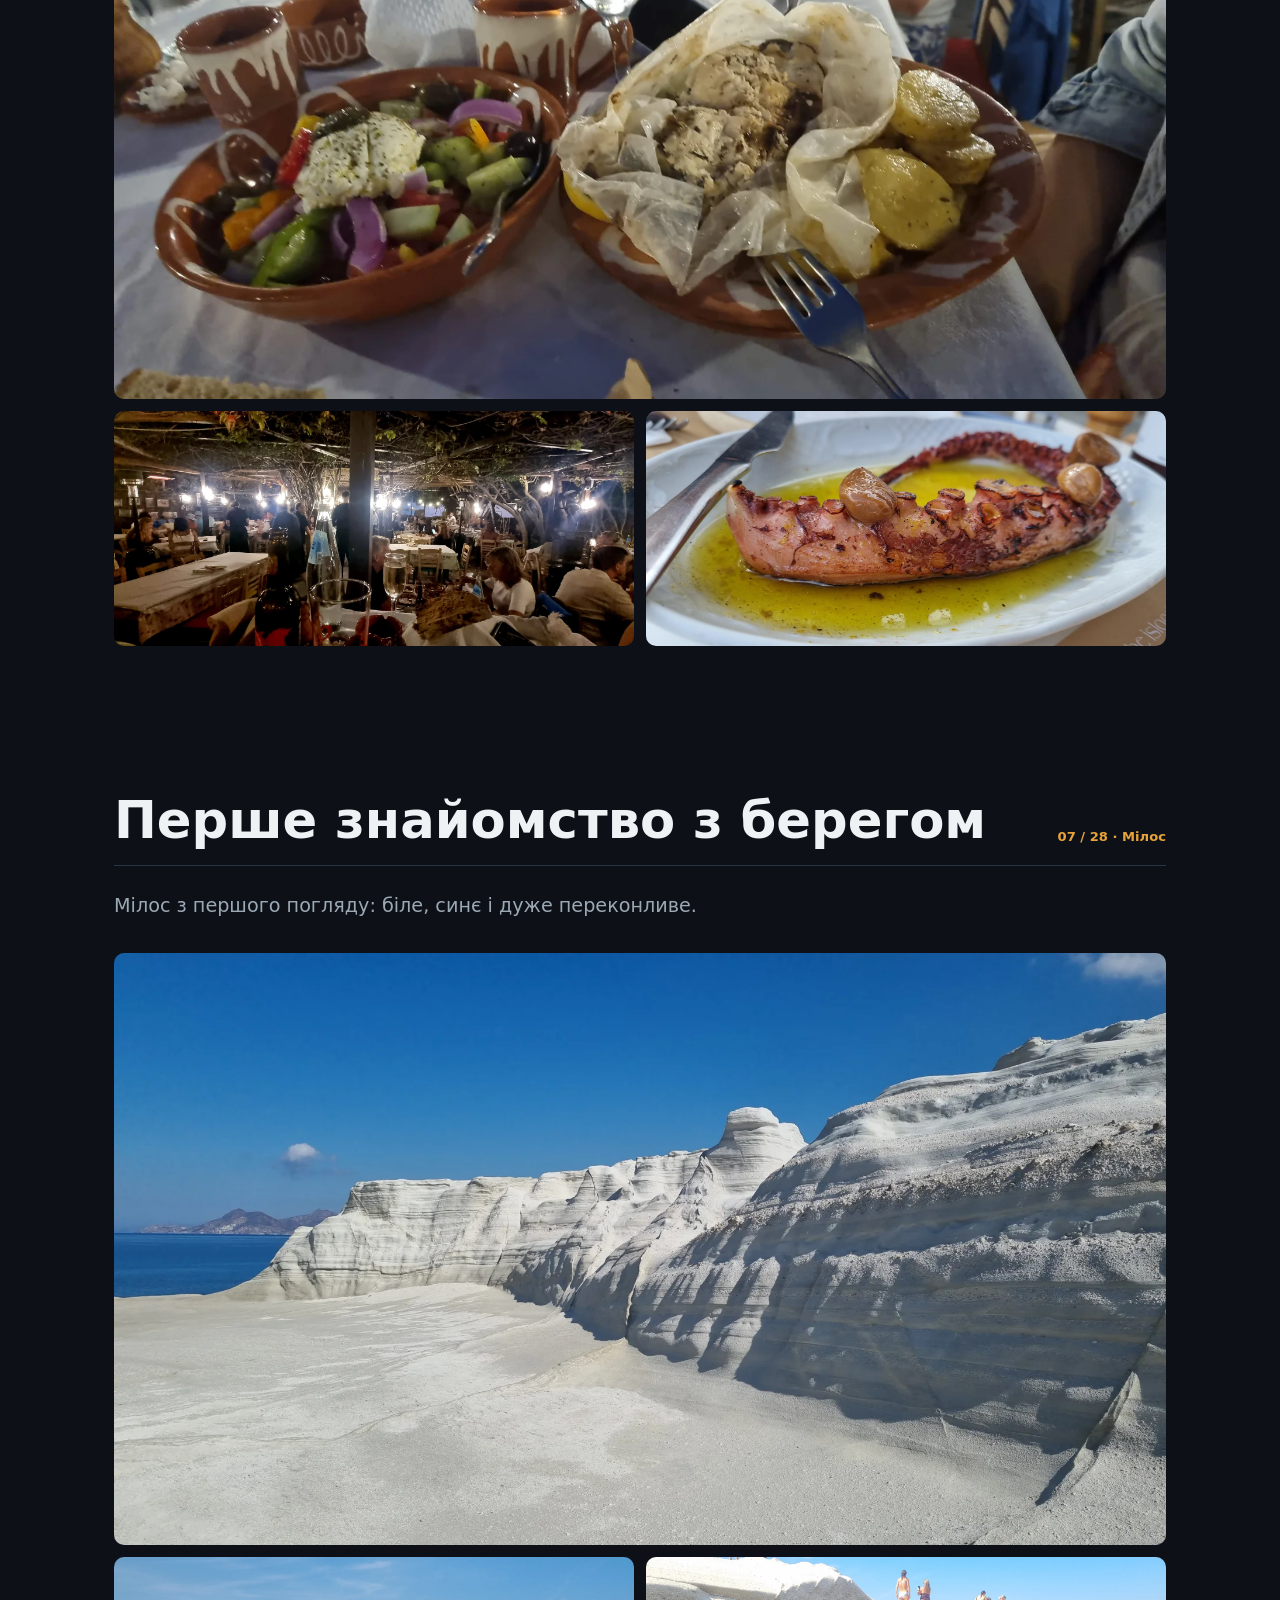
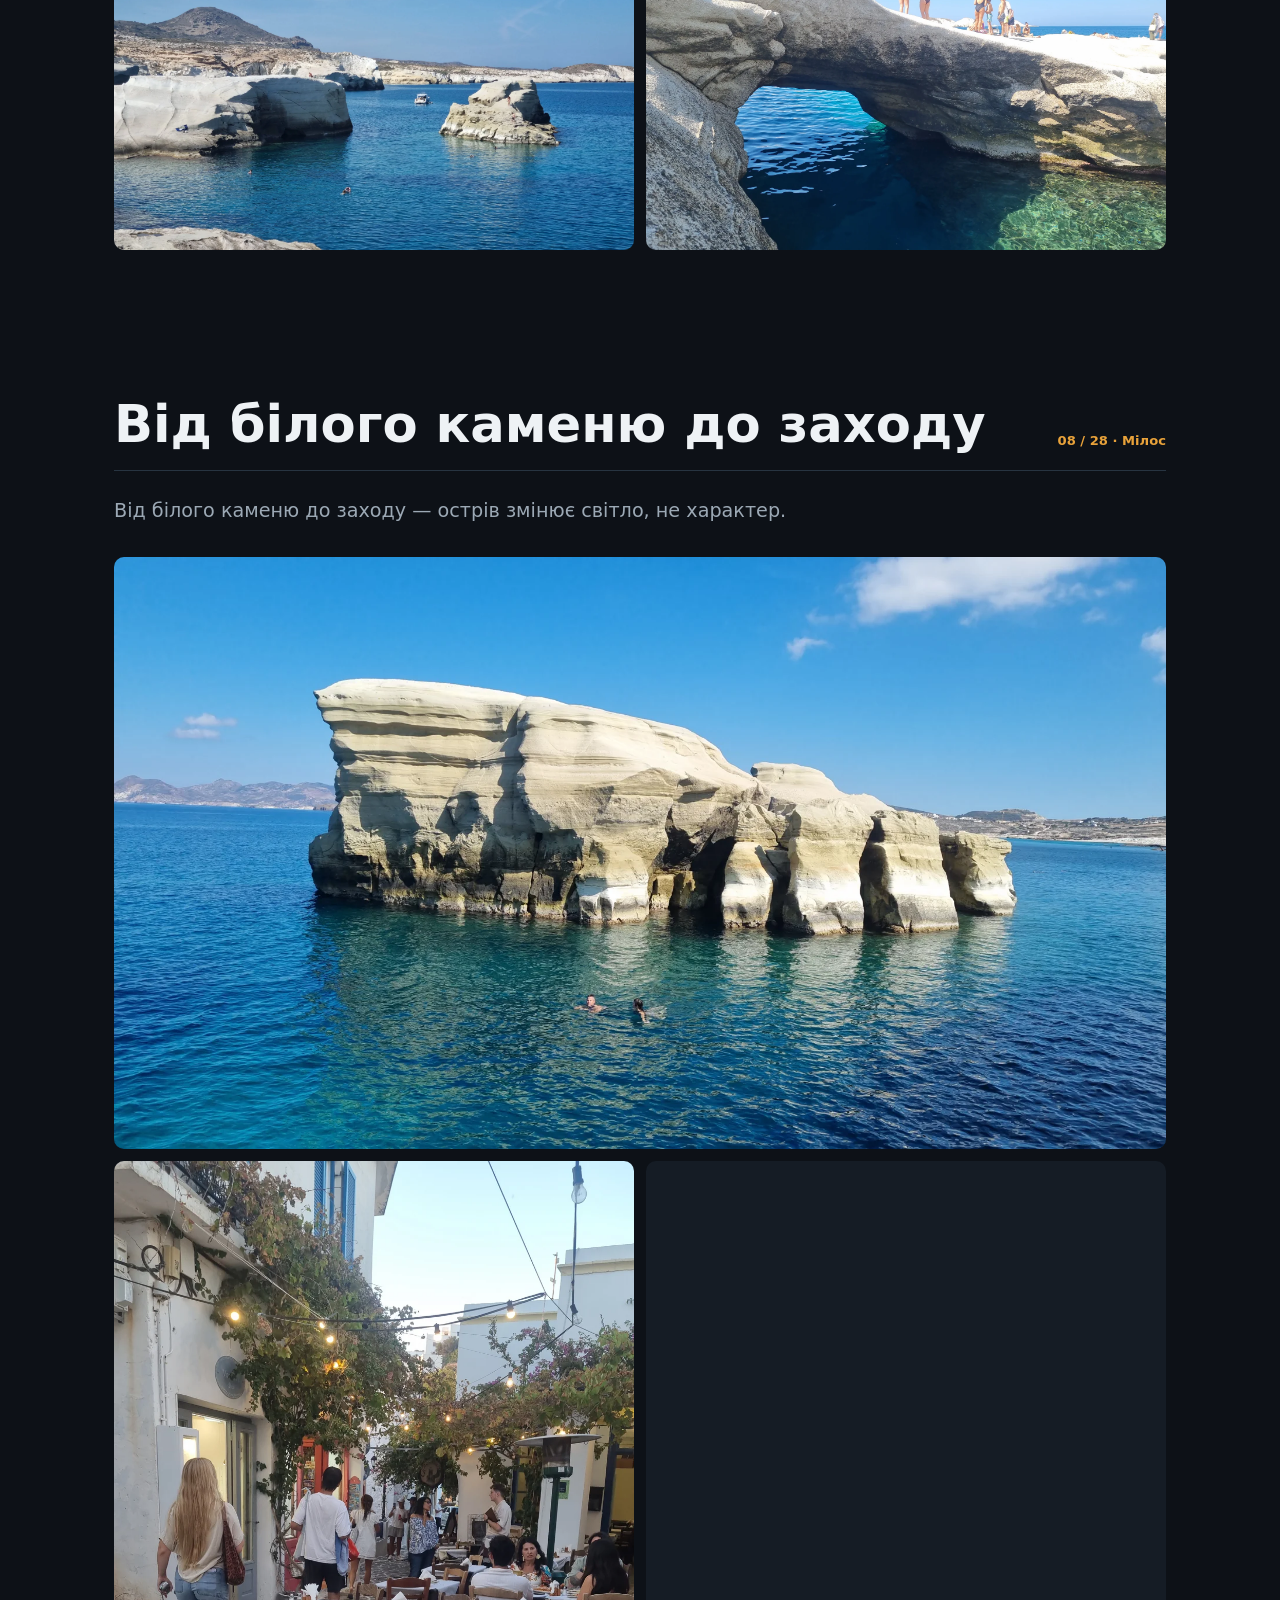
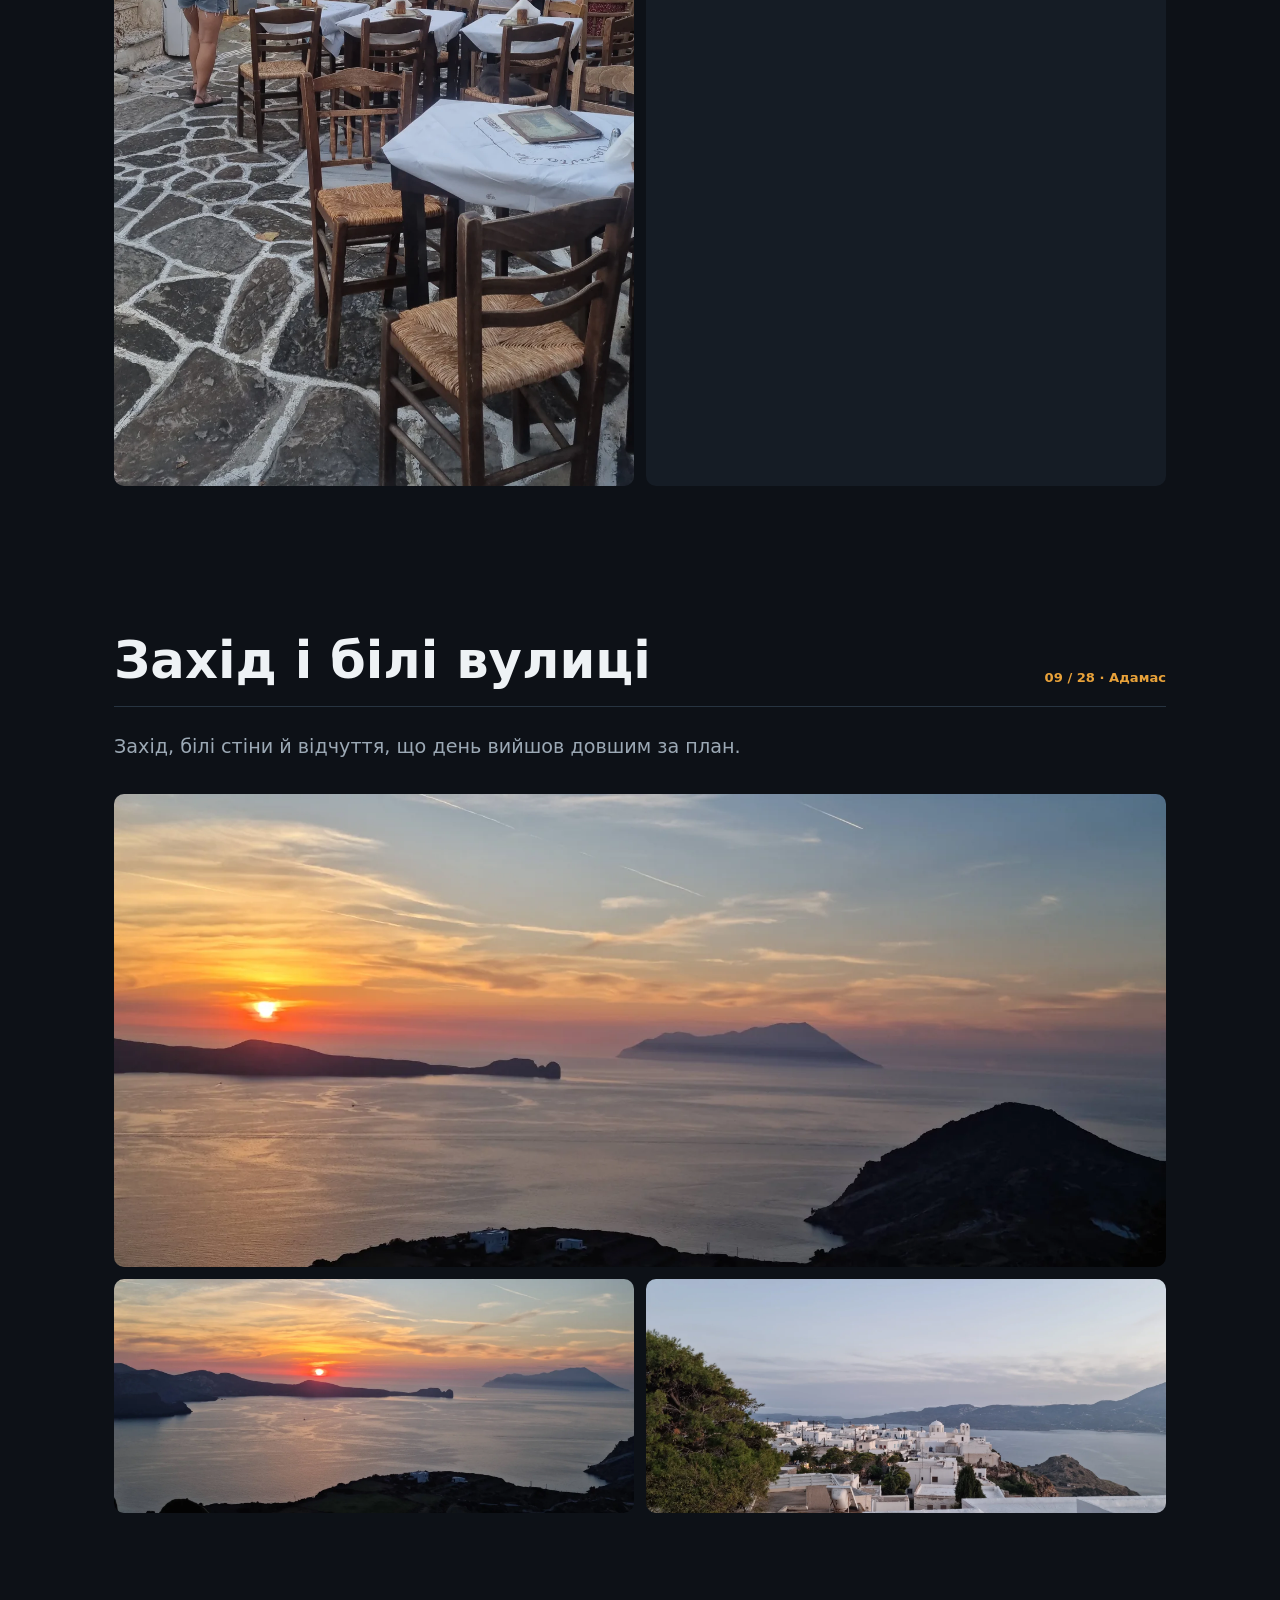
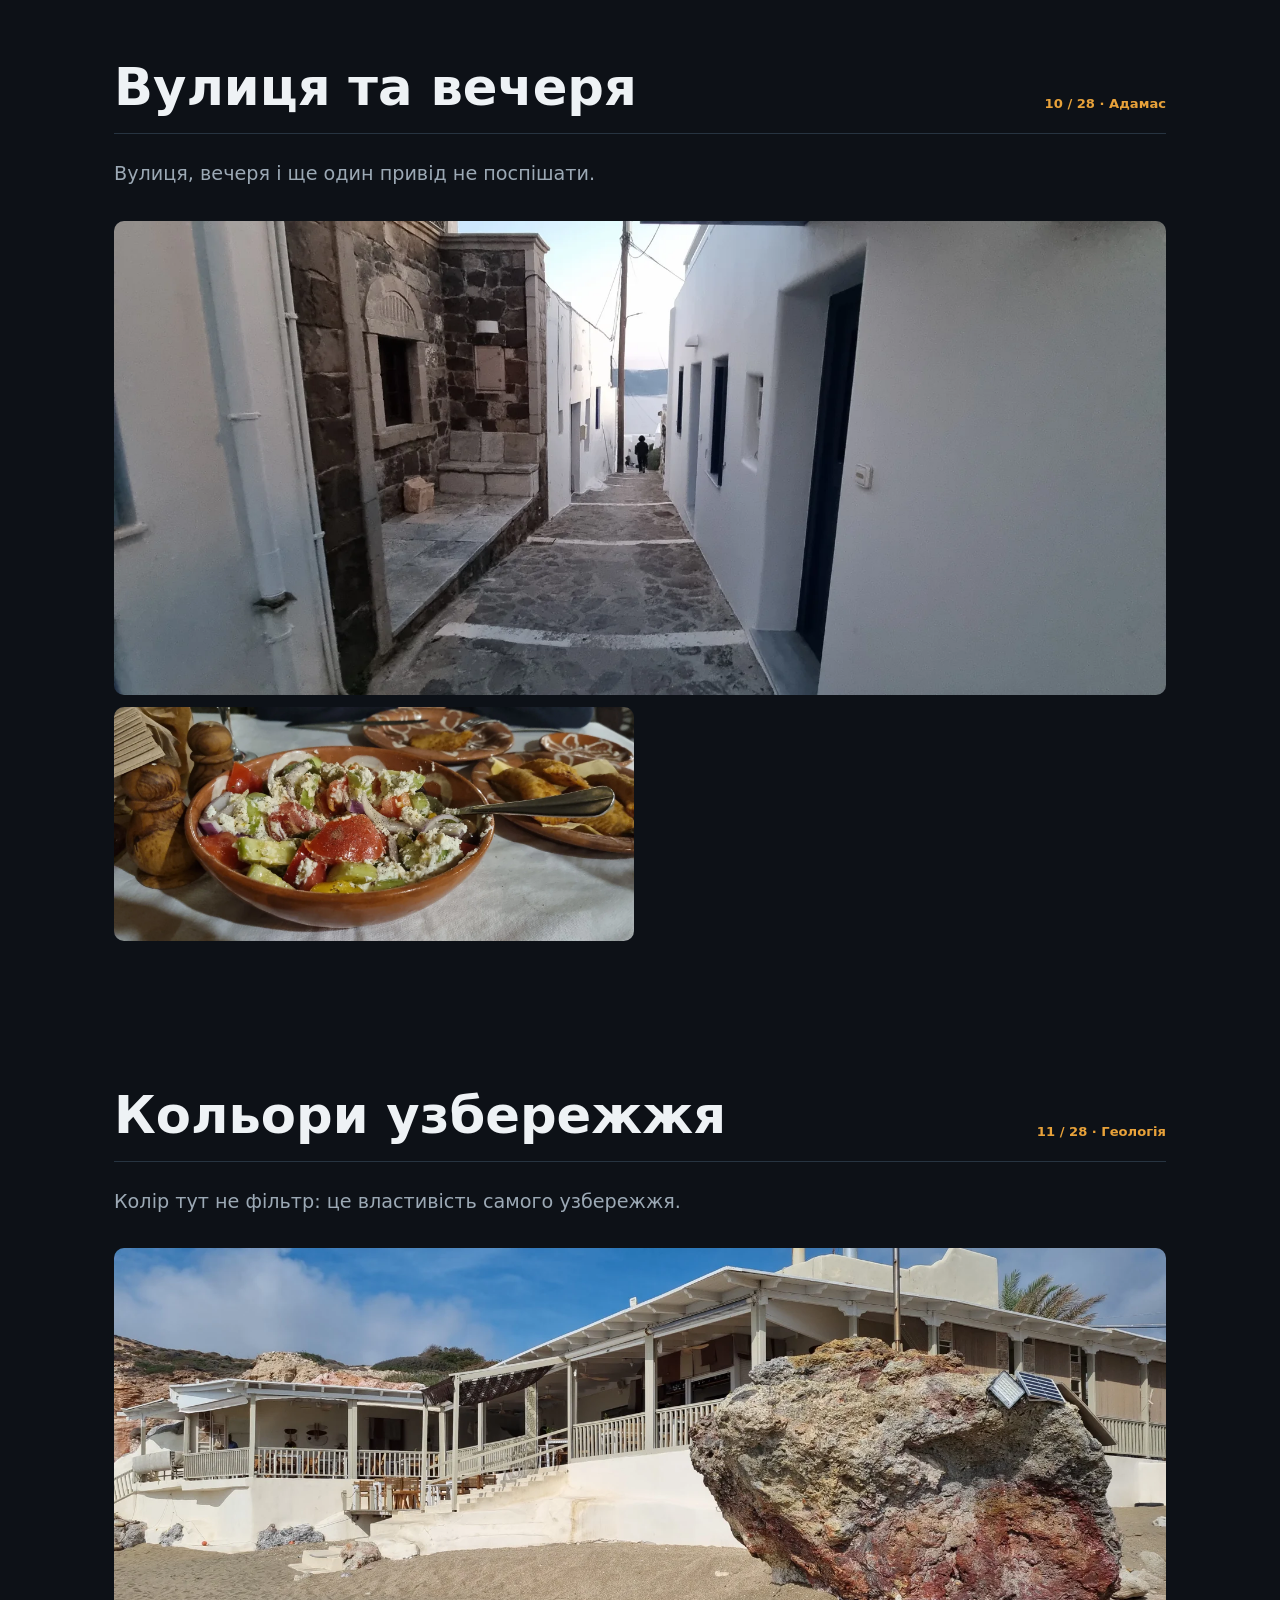
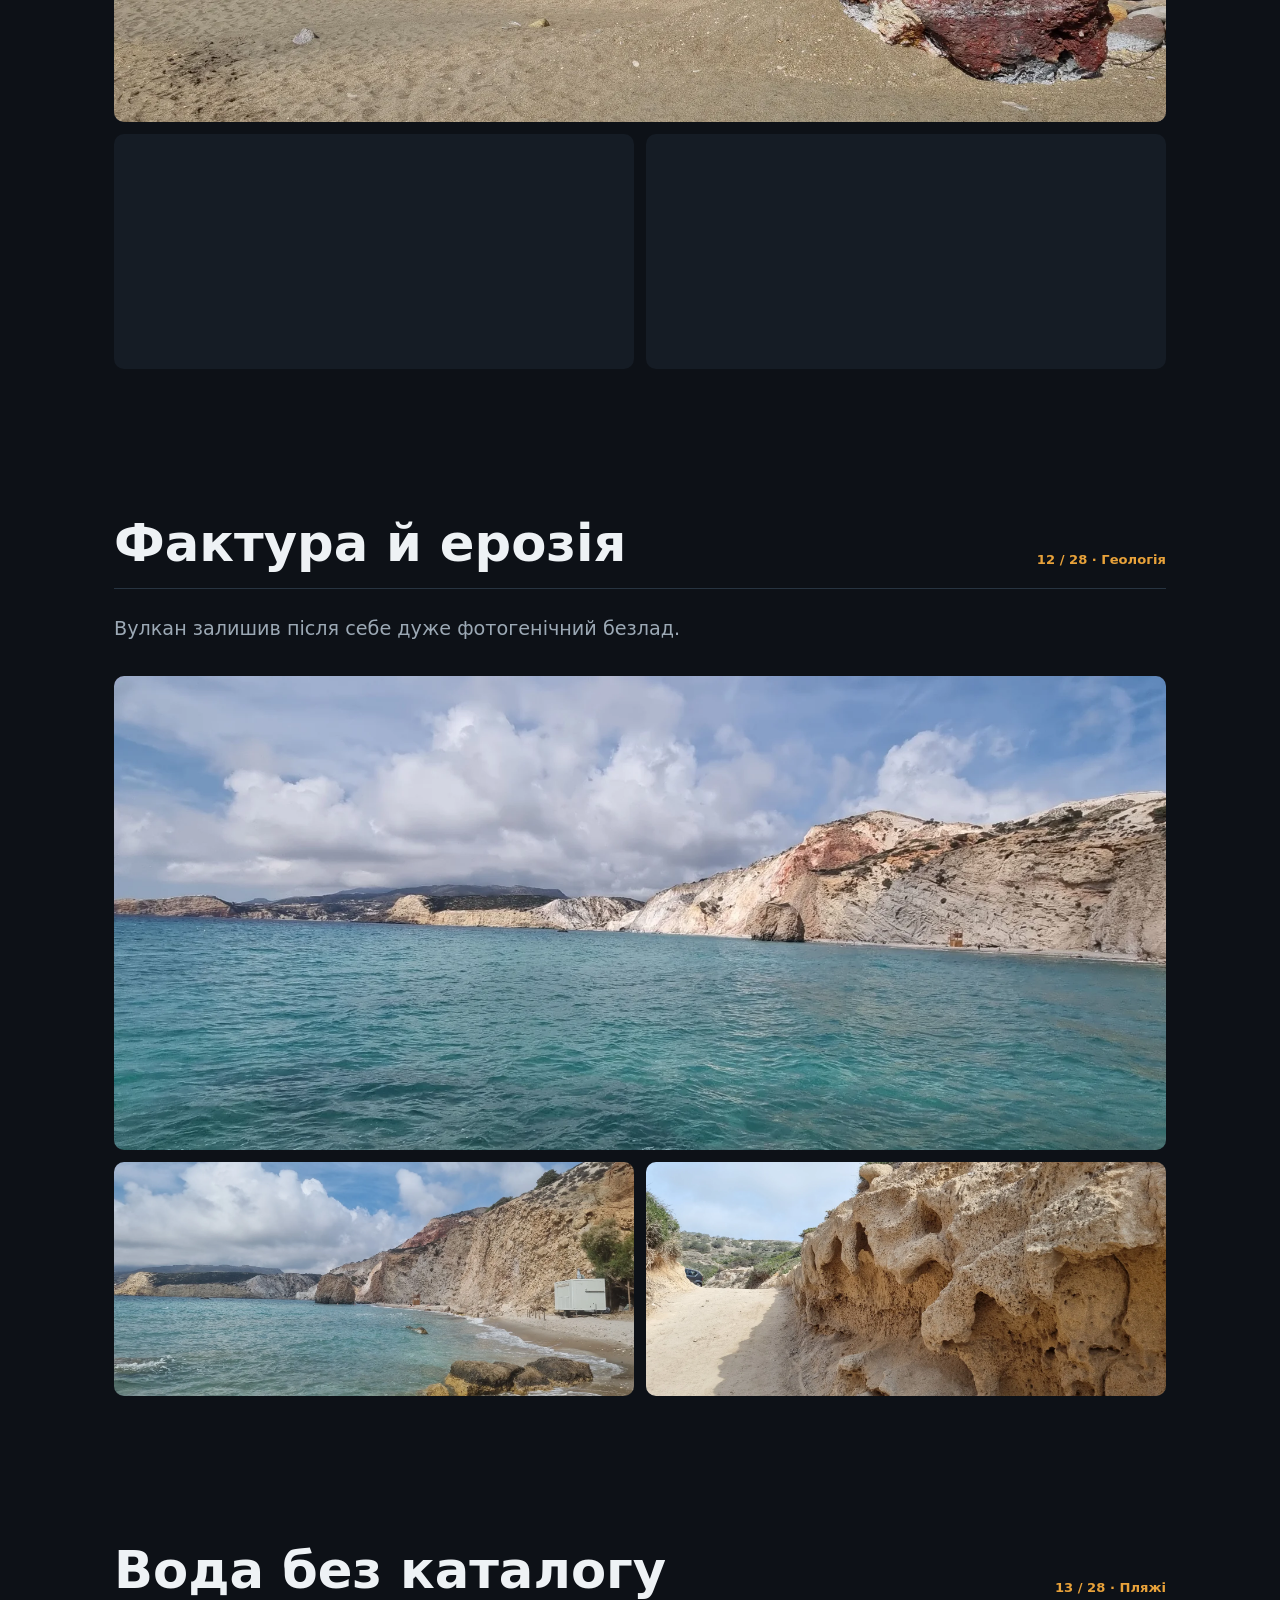
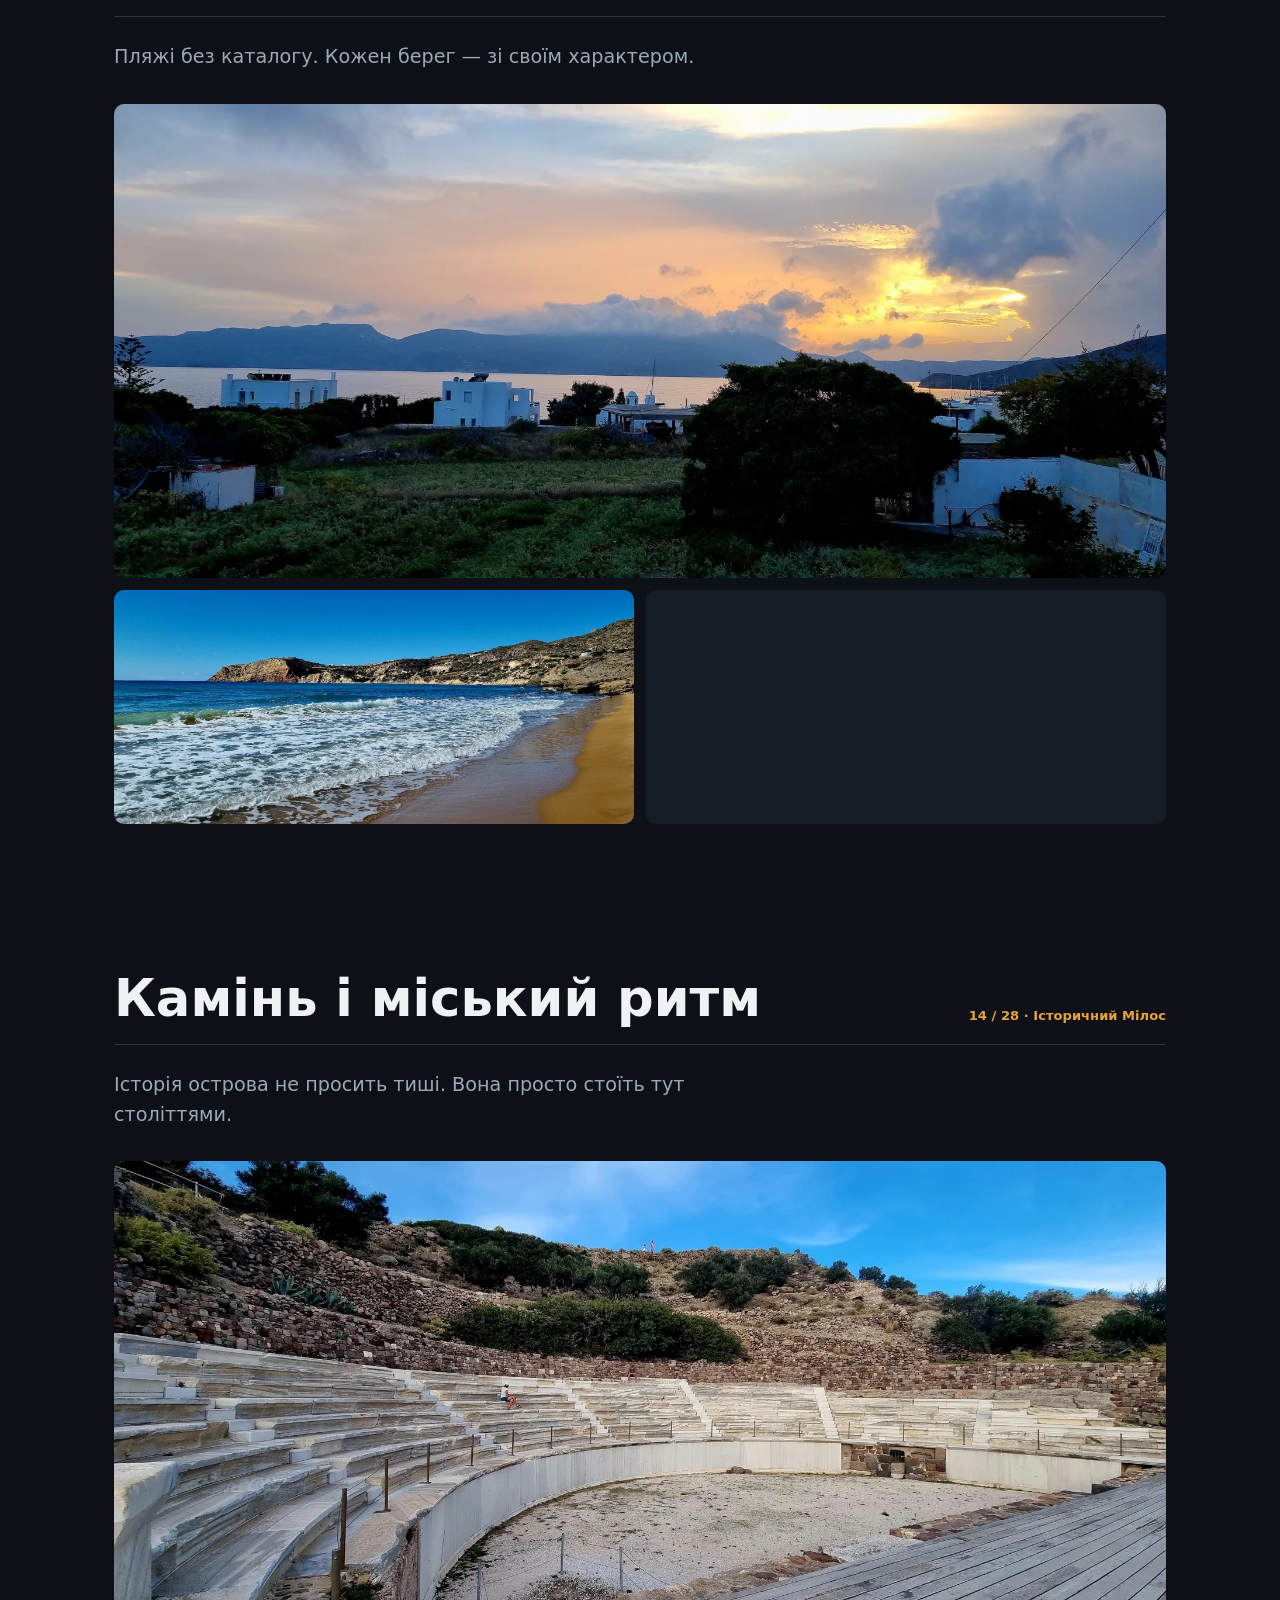
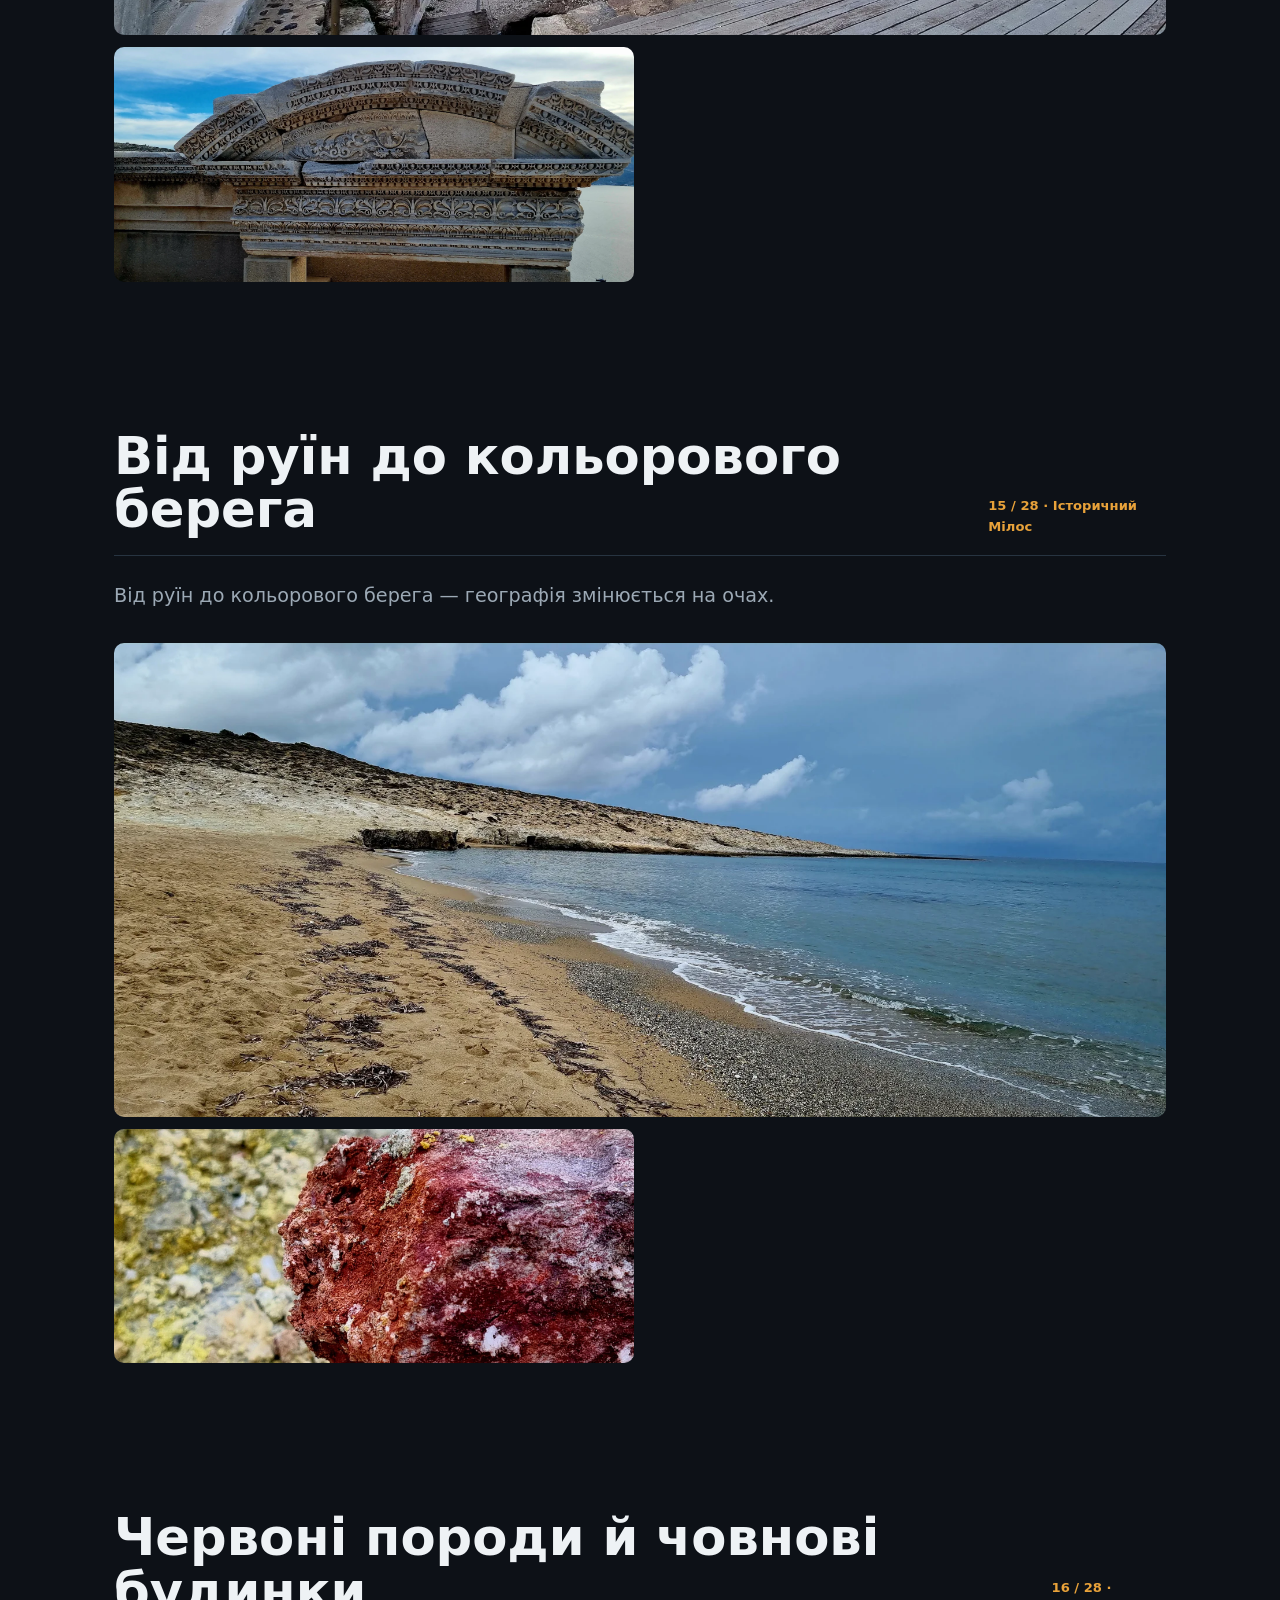
==== commit 2d92c7ac: "Refresh cached map script after filter fix" ====
--- a/docs/index.html
+++ b/docs/index.html
@@ -1 +1 @@
-<!doctype html><html lang="uk"><head><meta charset="utf-8"><meta name="viewport" content="width=device-width,initial-scale=1,viewport-fit=cover"><meta name="theme-color" content="#0d1117"><meta name="description" content="Греція 2026 — фотожурнал подорожі Афіни · Мілос · 8–17 жовтня"><link rel="manifest" href="manifest.webmanifest"><link rel="stylesheet" href="styles.css"><title>Греція 2026 · фотожурнал</title></head><body><header class="hero"><div class="hero-media"><img src="assets/S01.webp" onerror="this.onerror=null;this.src='assets/S01.jpg'" alt="Перший погляд на Грецію" fetchpriority="high"></div><div class="hero-copy"><p class="eyebrow">АФІНИ · МІЛОС · 8—17 ЖОВТНЯ</p><h1>Греція 2026 — море, світло, дороги</h1><p>8–17 жовтня 2026 · 28 сторінок · 69 фотографій</p><button class="start" data-scroll="journal">Почати подорож ↓</button></div></header><nav class="toc" aria-label="Розділи"><strong>Греція 2026</strong><div id="toc"></div><button id="theme" aria-label="Змінити тему">☼</button></nav><main id="journal"></main><section class="real-map" aria-labelledby="real-map-title"><div class="map-heading"><div><p class="eyebrow">КАРТА ПОДОРОЖІ</p><h2 id="real-map-title">Мілос на долоні</h2></div><label class="map-filter">Показати <select id="map-day-filter" aria-label="Фільтр карти за днями"><option value="all">усі підтверджені місця</option><option value="11">11 жовтня</option><option value="12">12 жовтня</option><option value="13">13 жовтня</option><option value="14">14 жовтня</option><option value="17">17 жовтня</option></select></label></div><p class="map-intro">Не туристичний каталог, а коротка географія нашої хронології. Номери відповідають порядку появи місць у подорожі.</p><div class="map-frame"><iframe loading="lazy" title="Реальна карта Мілоса OpenStreetMap" src="https://www.openstreetmap.org/export/embed.html?bbox=24.30%2C36.60%2C24.70%2C36.85&amp;layer=mapnik"></iframe><div id="map-markers" class="map-markers" aria-label="Підтверджені місця подорожі"></div></div><div id="map-details" class="map-details" aria-live="polite"><p class="map-details-empty">Натисніть номер на карті, щоб побачити місце, дату й коротку нотатку.</p></div><p class="map-note">Лінії маршруту не нанесені: у доступних матеріалах немає GPS-треку, який дозволяв би чесно показати автомобільний шлях. Перемикання за днями підготовлене редакційно; точний денний маршрут потребує треку.</p><p class="map-credit">Карта: OpenStreetMap contributors · <a href="https://www.openstreetmap.org/copyright">ODbL / атрибуція</a>. OpenStreetMap — основа карти; поверх неї показані лише підтверджені місця з хронології.</p></section><section class="trip-summary" aria-labelledby="summary-title"><h2 id="summary-title">Підсумки дороги</h2><div class="summary-grid"><div><b>Пішки</b><span>точні дані треку не зафіксовані</span></div><div><b>Автомобілем</b><span>точні дані одометра/треку не зафіксовані</span></div><div><b>Відвідані місця</b><span>Афіни · Адамас · Кліма · Плака / Кастро · Південний берег · Фіріплака · Поллонія · Мандракія · Саракініко</span></div></div></section><footer><p>ГРЕЦІЯ 2026 · <a href="greece-2026.pdf">Зберегти PDF</a></p><p>Наш фотожурнал · 2026</p></footer><dialog id="viewer"><button class="close" aria-label="Закрити">×</button><button class="prev" aria-label="Попередня">‹</button><div class="zoom"><img id="view-img" alt="Фотографія з подорожі"></div><button class="next" aria-label="Наступна">›</button><p id="view-caption"></p></dialog><script src="map.js"></script><script src="content.js"></script><script src="app.js"></script></body></html>+<!doctype html><html lang="uk"><head><meta charset="utf-8"><meta name="viewport" content="width=device-width,initial-scale=1,viewport-fit=cover"><meta name="theme-color" content="#0d1117"><meta name="description" content="Греція 2026 — фотожурнал подорожі Афіни · Мілос · 8–17 жовтня"><link rel="manifest" href="manifest.webmanifest"><link rel="stylesheet" href="styles.css"><title>Греція 2026 · фотожурнал</title></head><body><header class="hero"><div class="hero-media"><img src="assets/S01.webp" onerror="this.onerror=null;this.src='assets/S01.jpg'" alt="Перший погляд на Грецію" fetchpriority="high"></div><div class="hero-copy"><p class="eyebrow">АФІНИ · МІЛОС · 8—17 ЖОВТНЯ</p><h1>Греція 2026 — море, світло, дороги</h1><p>8–17 жовтня 2026 · 28 сторінок · 69 фотографій</p><button class="start" data-scroll="journal">Почати подорож ↓</button></div></header><nav class="toc" aria-label="Розділи"><strong>Греція 2026</strong><div id="toc"></div><button id="theme" aria-label="Змінити тему">☼</button></nav><main id="journal"></main><section class="real-map" aria-labelledby="real-map-title"><div class="map-heading"><div><p class="eyebrow">КАРТА ПОДОРОЖІ</p><h2 id="real-map-title">Мілос на долоні</h2></div><label class="map-filter">Показати <select id="map-day-filter" aria-label="Фільтр карти за днями"><option value="all">усі підтверджені місця</option><option value="11">11 жовтня</option><option value="12">12 жовтня</option><option value="13">13 жовтня</option><option value="14">14 жовтня</option><option value="17">17 жовтня</option></select></label></div><p class="map-intro">Не туристичний каталог, а коротка географія нашої хронології. Номери відповідають порядку появи місць у подорожі.</p><div class="map-frame"><iframe loading="lazy" title="Реальна карта Мілоса OpenStreetMap" src="https://www.openstreetmap.org/export/embed.html?bbox=24.30%2C36.60%2C24.70%2C36.85&amp;layer=mapnik"></iframe><div id="map-markers" class="map-markers" aria-label="Підтверджені місця подорожі"></div></div><div id="map-details" class="map-details" aria-live="polite"><p class="map-details-empty">Натисніть номер на карті, щоб побачити місце, дату й коротку нотатку.</p></div><p class="map-note">Лінії маршруту не нанесені: у доступних матеріалах немає GPS-треку, який дозволяв би чесно показати автомобільний шлях. Перемикання за днями підготовлене редакційно; точний денний маршрут потребує треку.</p><p class="map-credit">Карта: OpenStreetMap contributors · <a href="https://www.openstreetmap.org/copyright">ODbL / атрибуція</a>. OpenStreetMap — основа карти; поверх неї показані лише підтверджені місця з хронології.</p></section><section class="trip-summary" aria-labelledby="summary-title"><h2 id="summary-title">Підсумки дороги</h2><div class="summary-grid"><div><b>Пішки</b><span>точні дані треку не зафіксовані</span></div><div><b>Автомобілем</b><span>точні дані одометра/треку не зафіксовані</span></div><div><b>Відвідані місця</b><span>Афіни · Адамас · Кліма · Плака / Кастро · Південний берег · Фіріплака · Поллонія · Мандракія · Саракініко</span></div></div></section><footer><p>ГРЕЦІЯ 2026 · <a href="greece-2026.pdf">Зберегти PDF</a></p><p>Наш фотожурнал · 2026</p></footer><dialog id="viewer"><button class="close" aria-label="Закрити">×</button><button class="prev" aria-label="Попередня">‹</button><div class="zoom"><img id="view-img" alt="Фотографія з подорожі"></div><button class="next" aria-label="Наступна">›</button><p id="view-caption"></p></dialog><script src="map.js?v=approved69-2"></script><script src="content.js"></script><script src="app.js"></script></body></html>
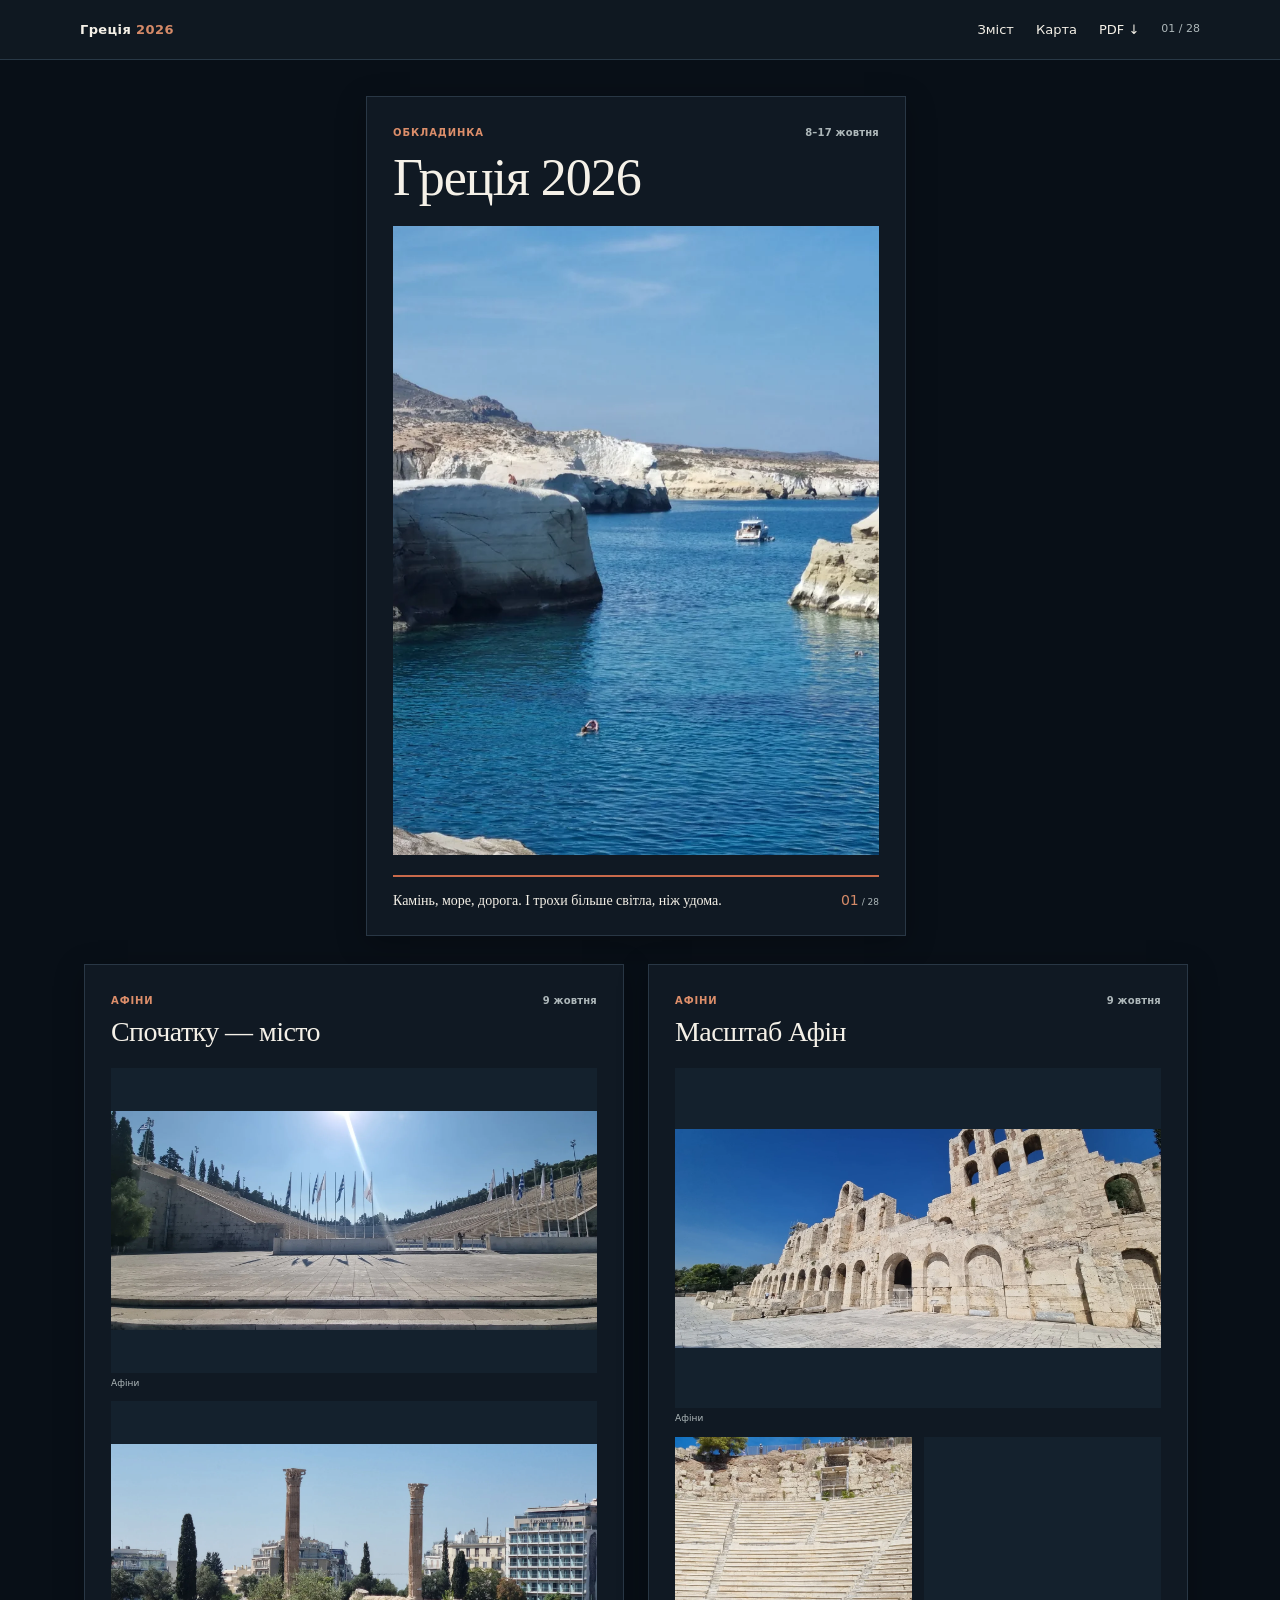
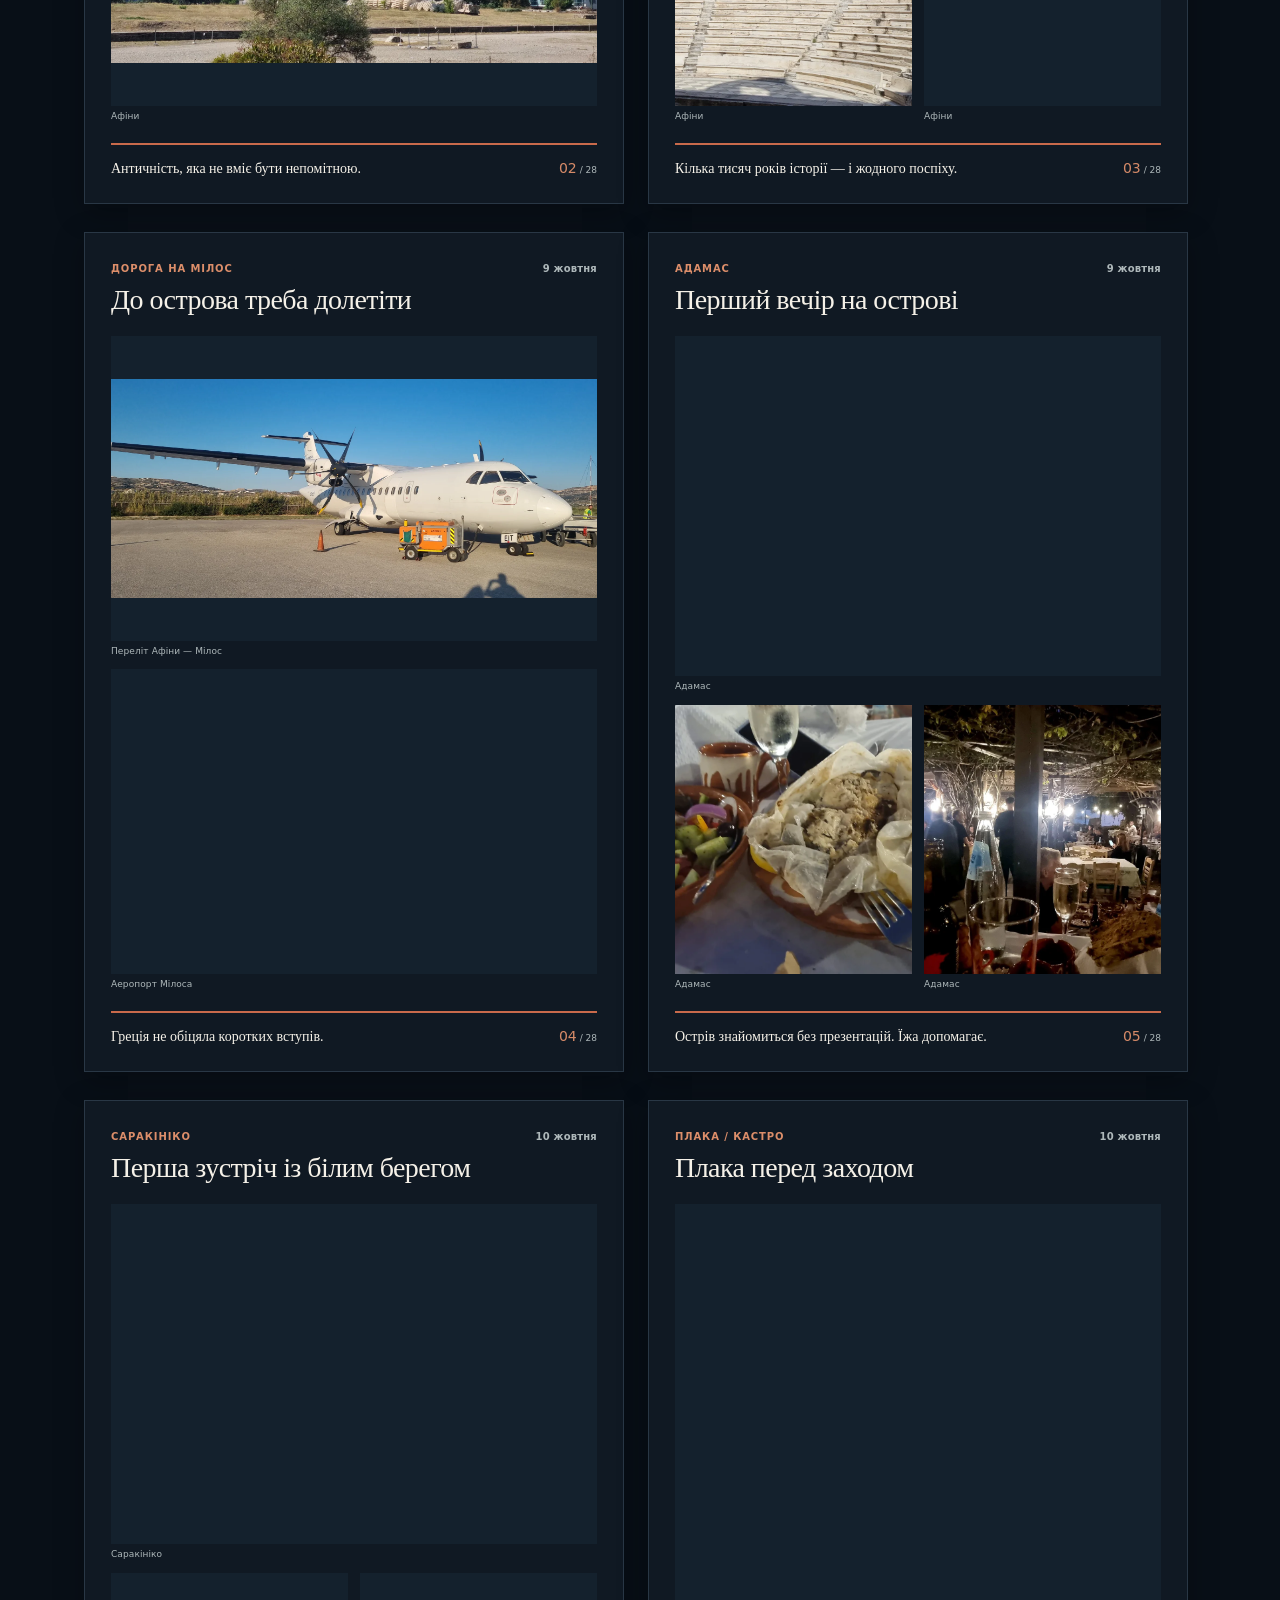
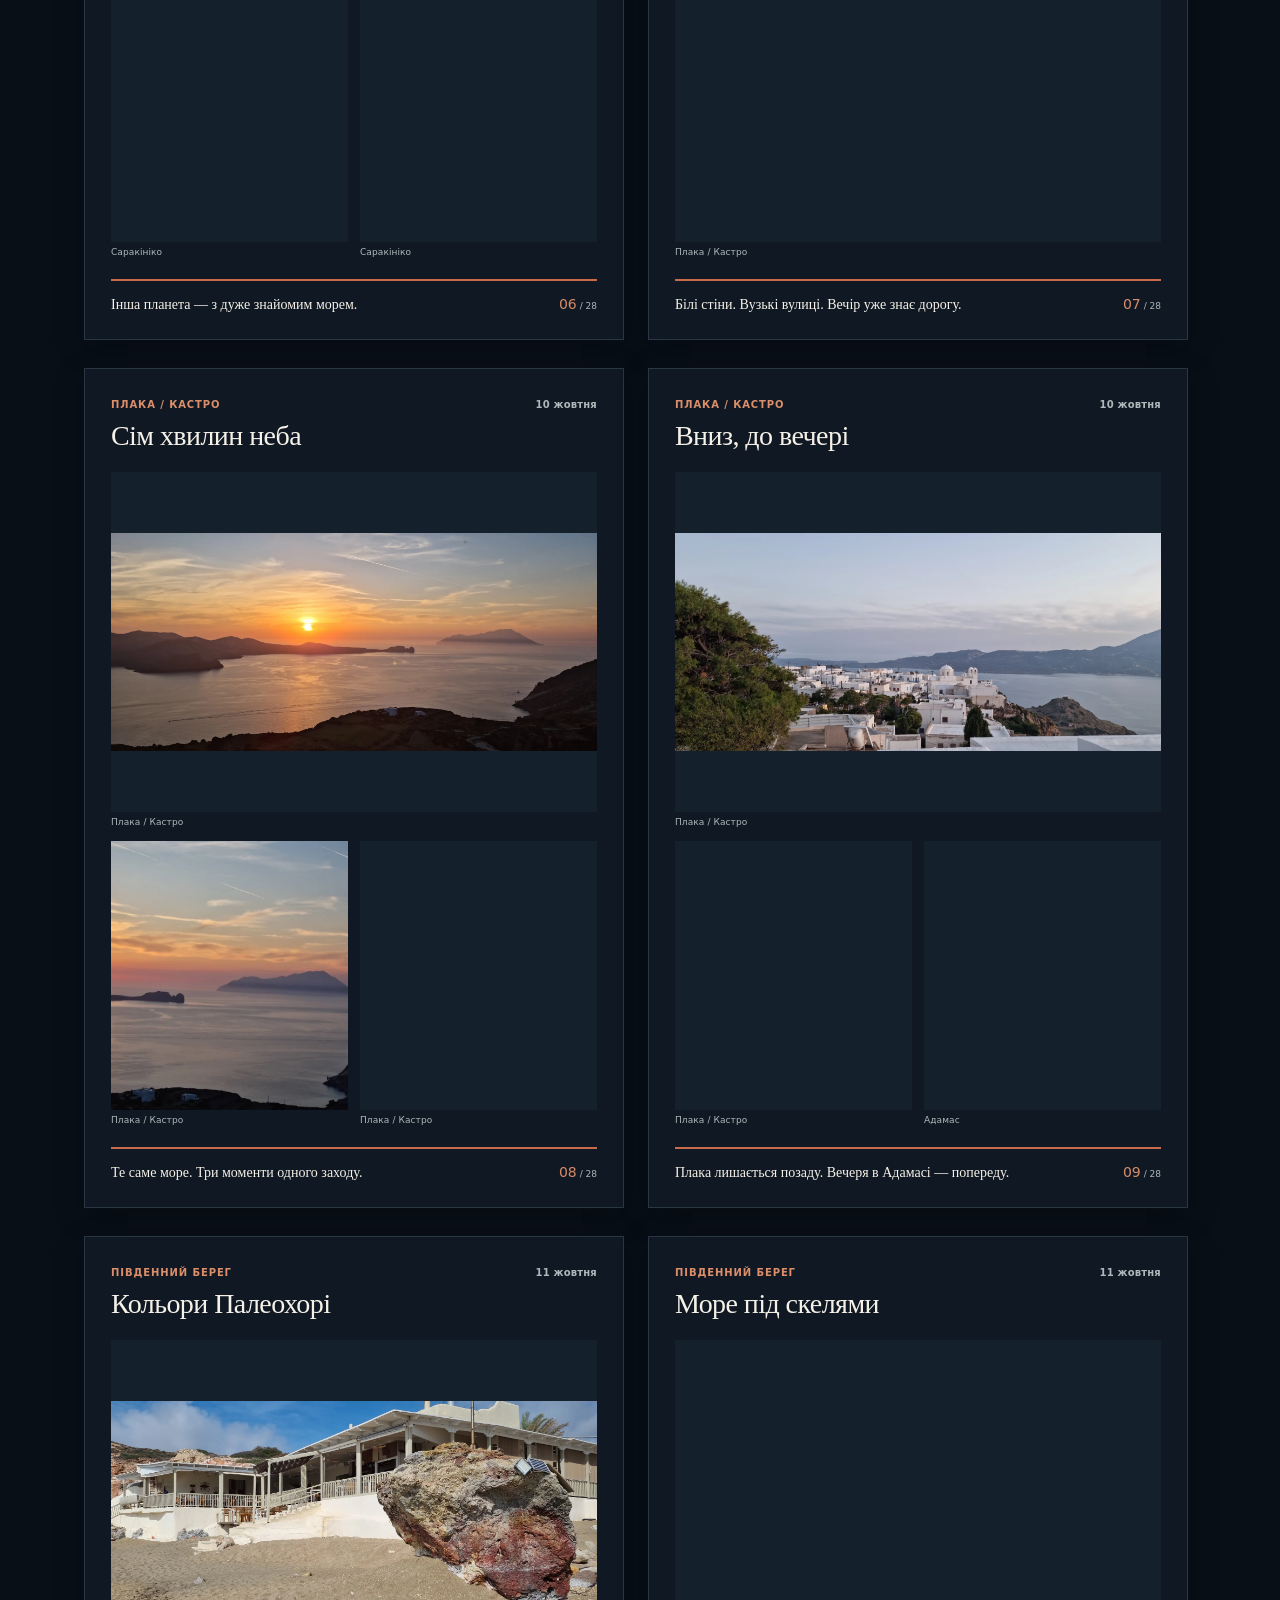
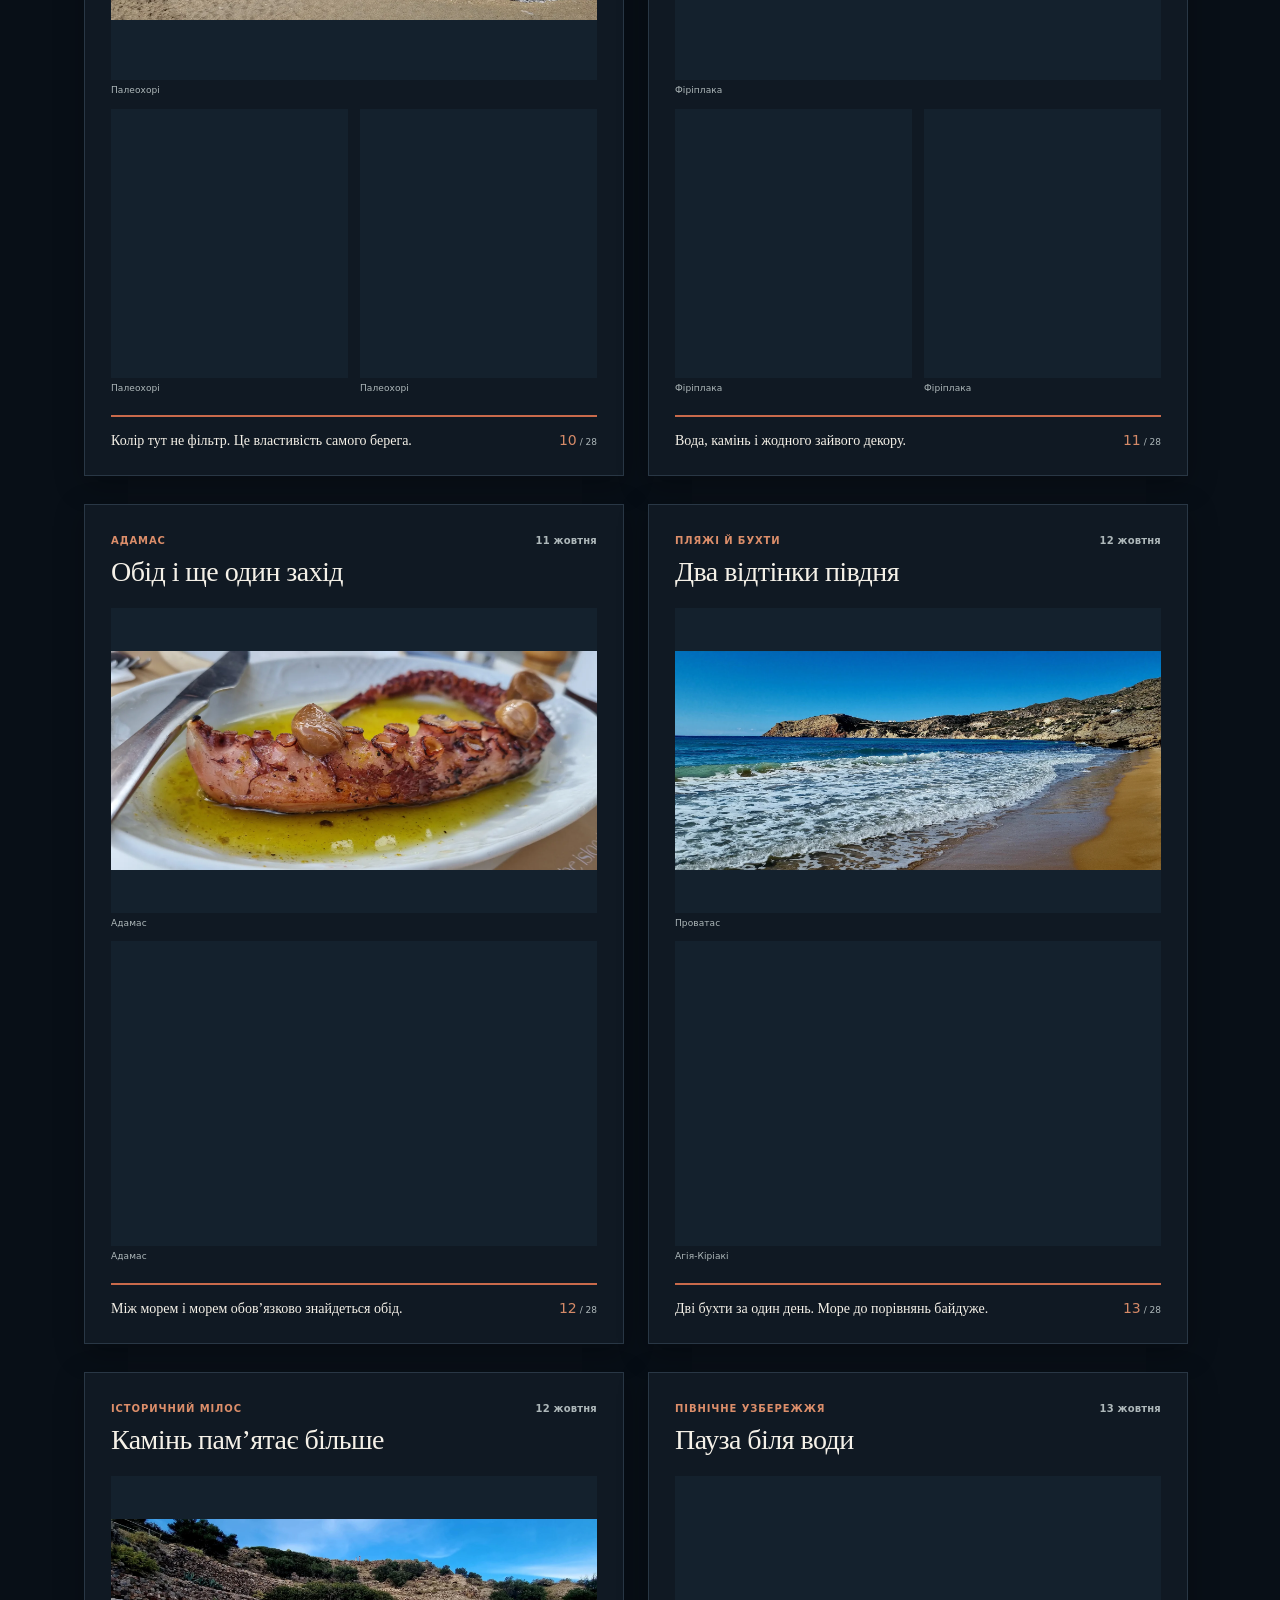
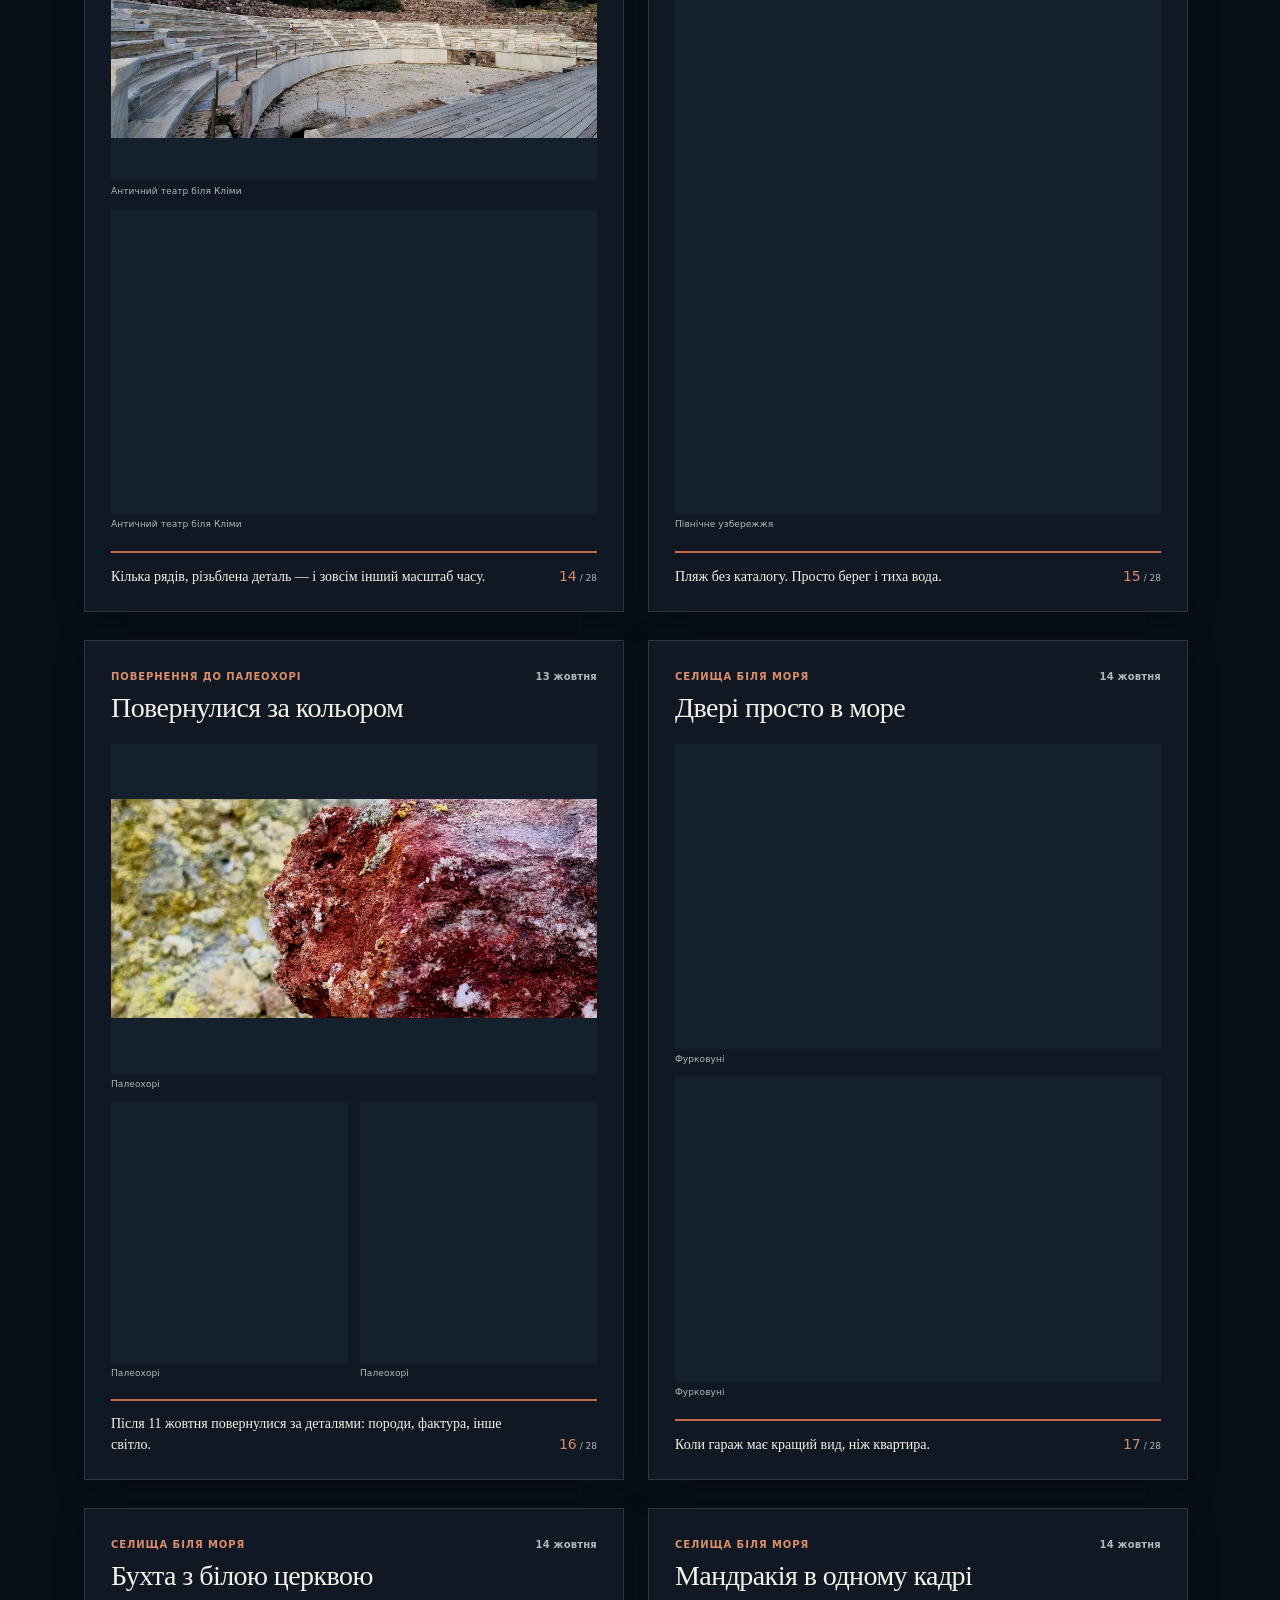
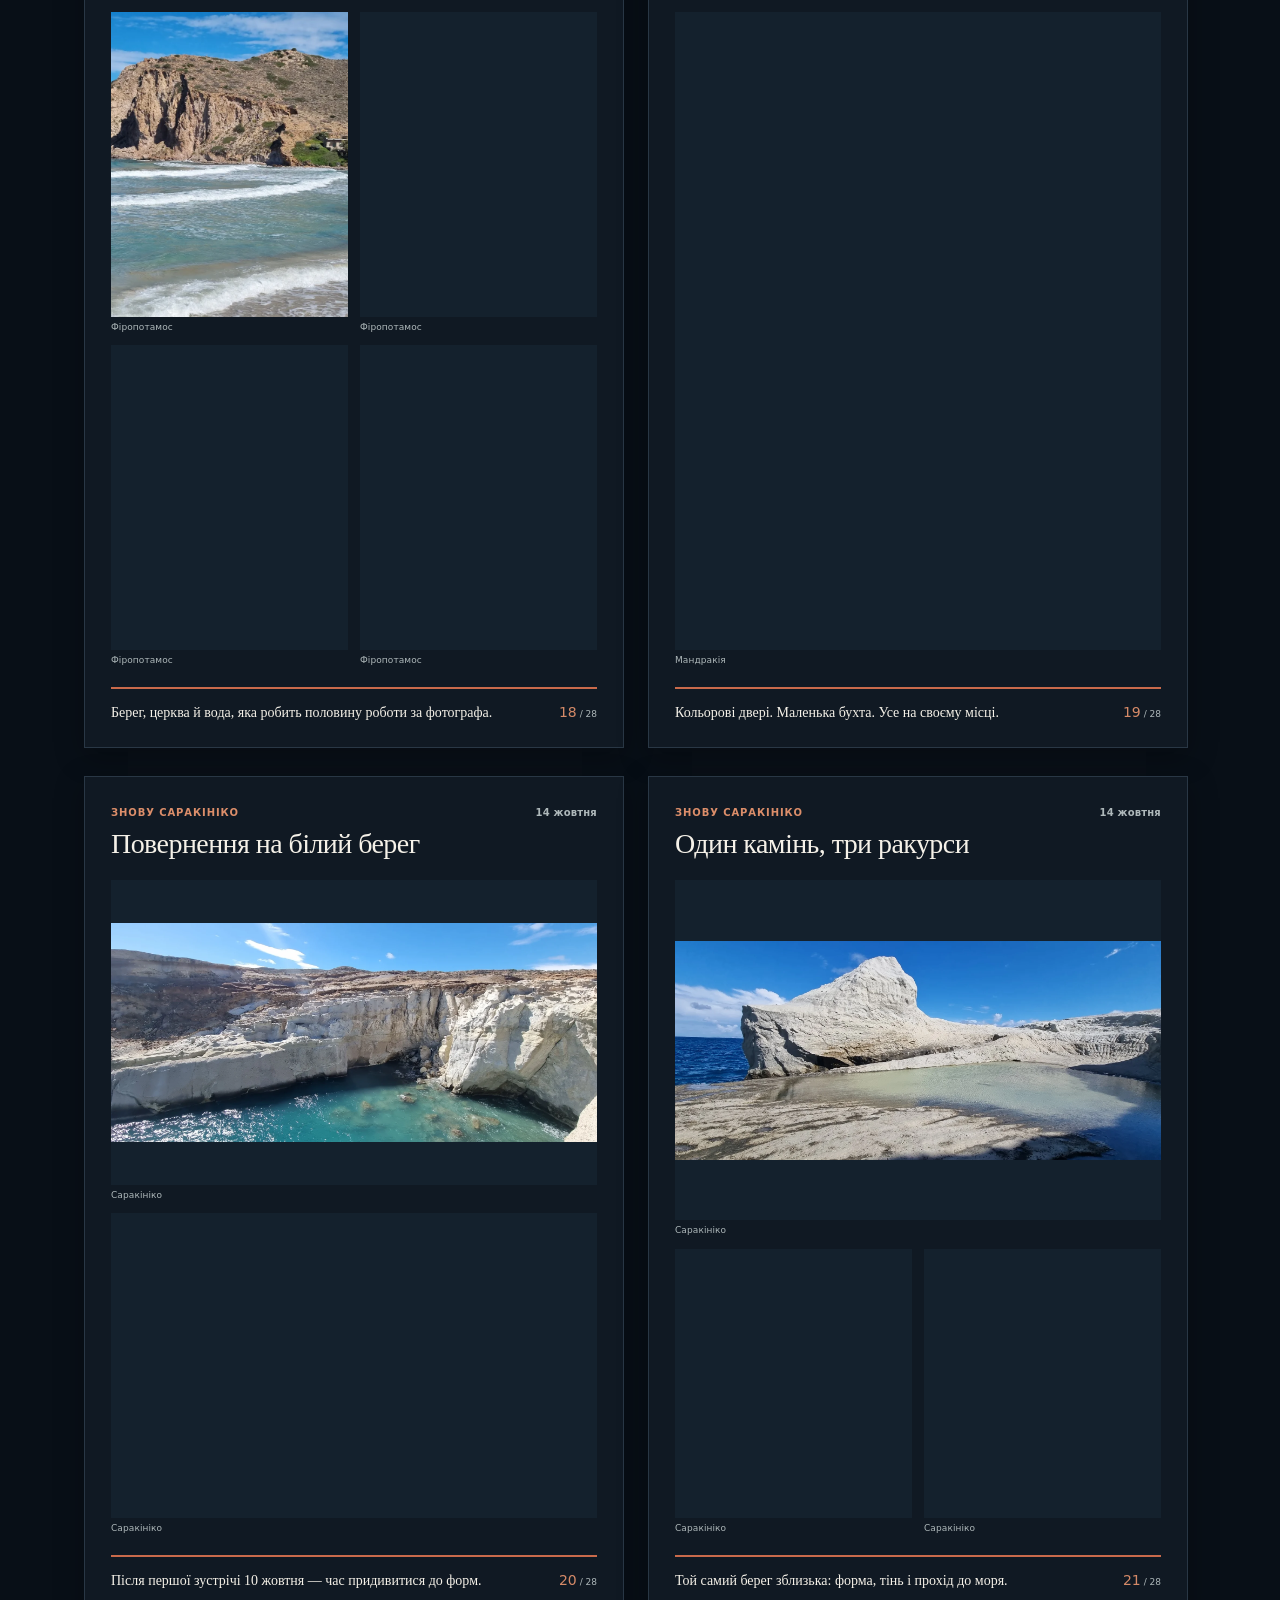
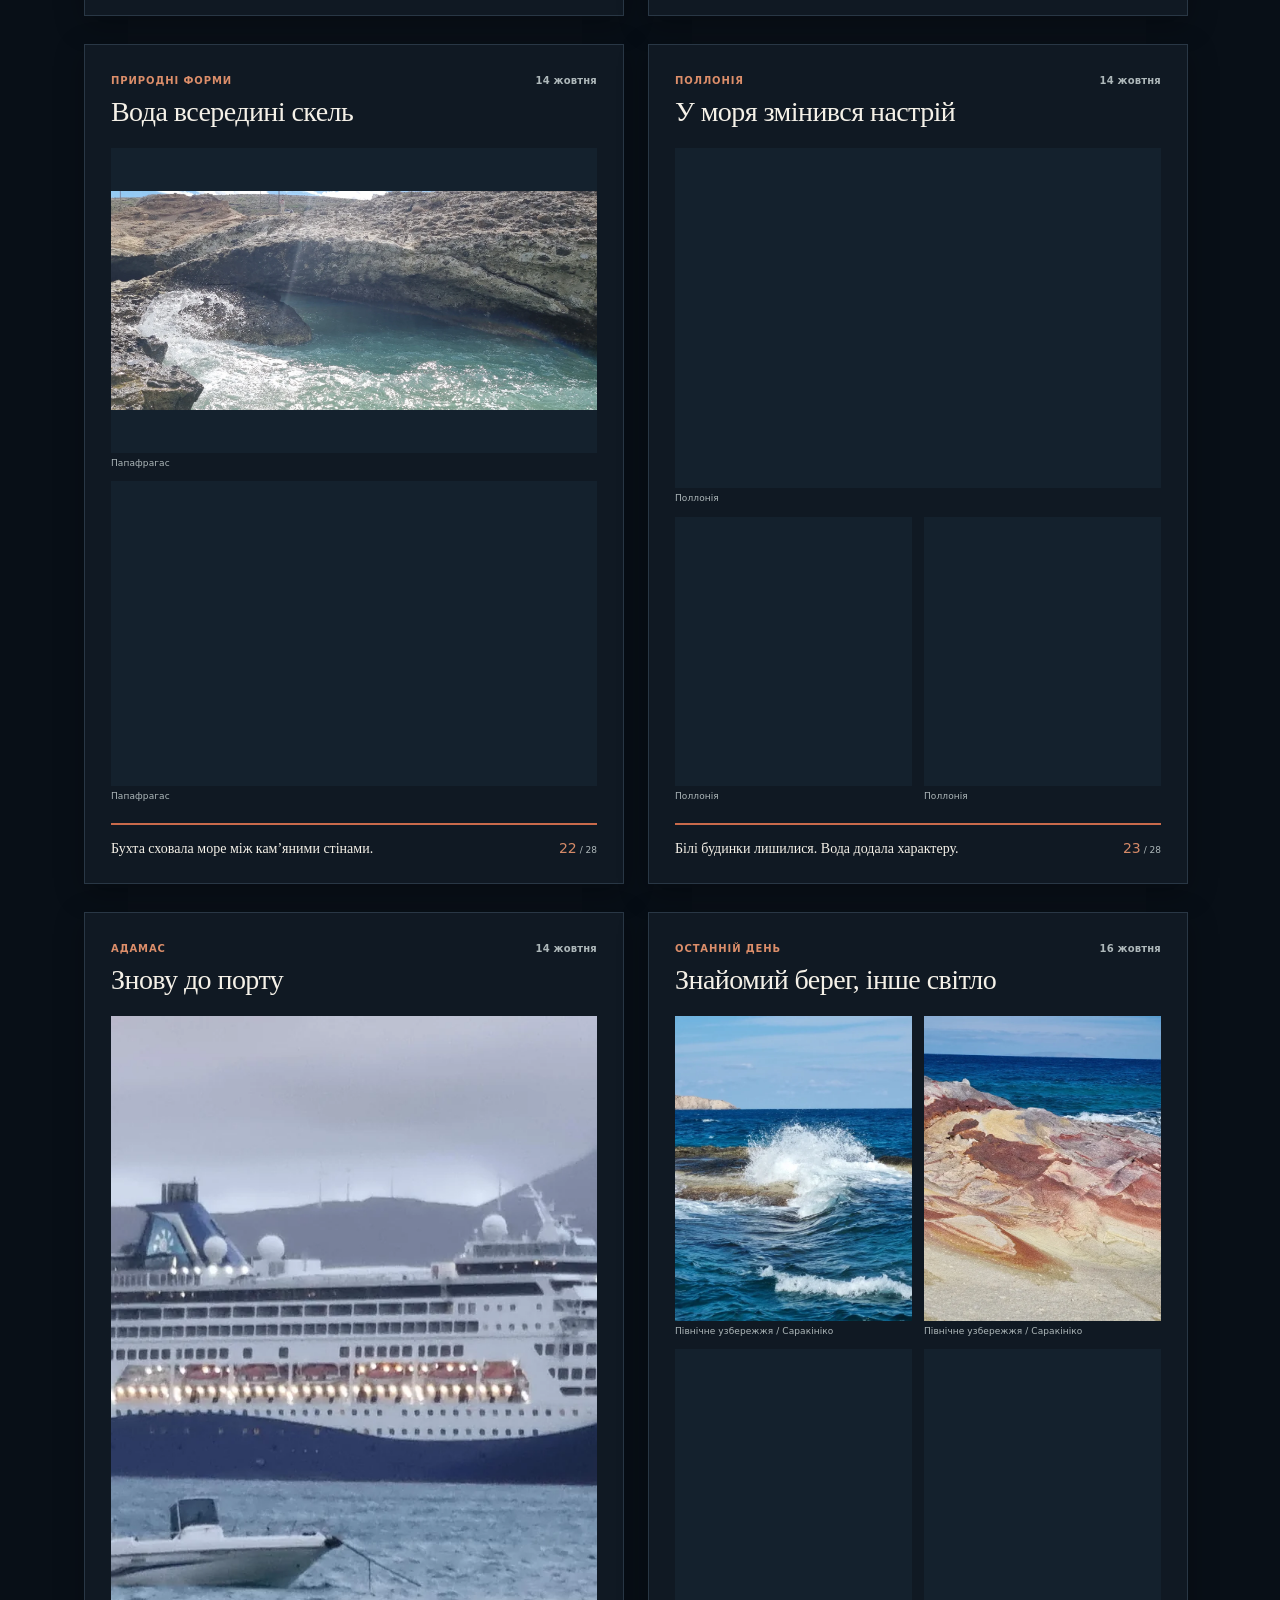
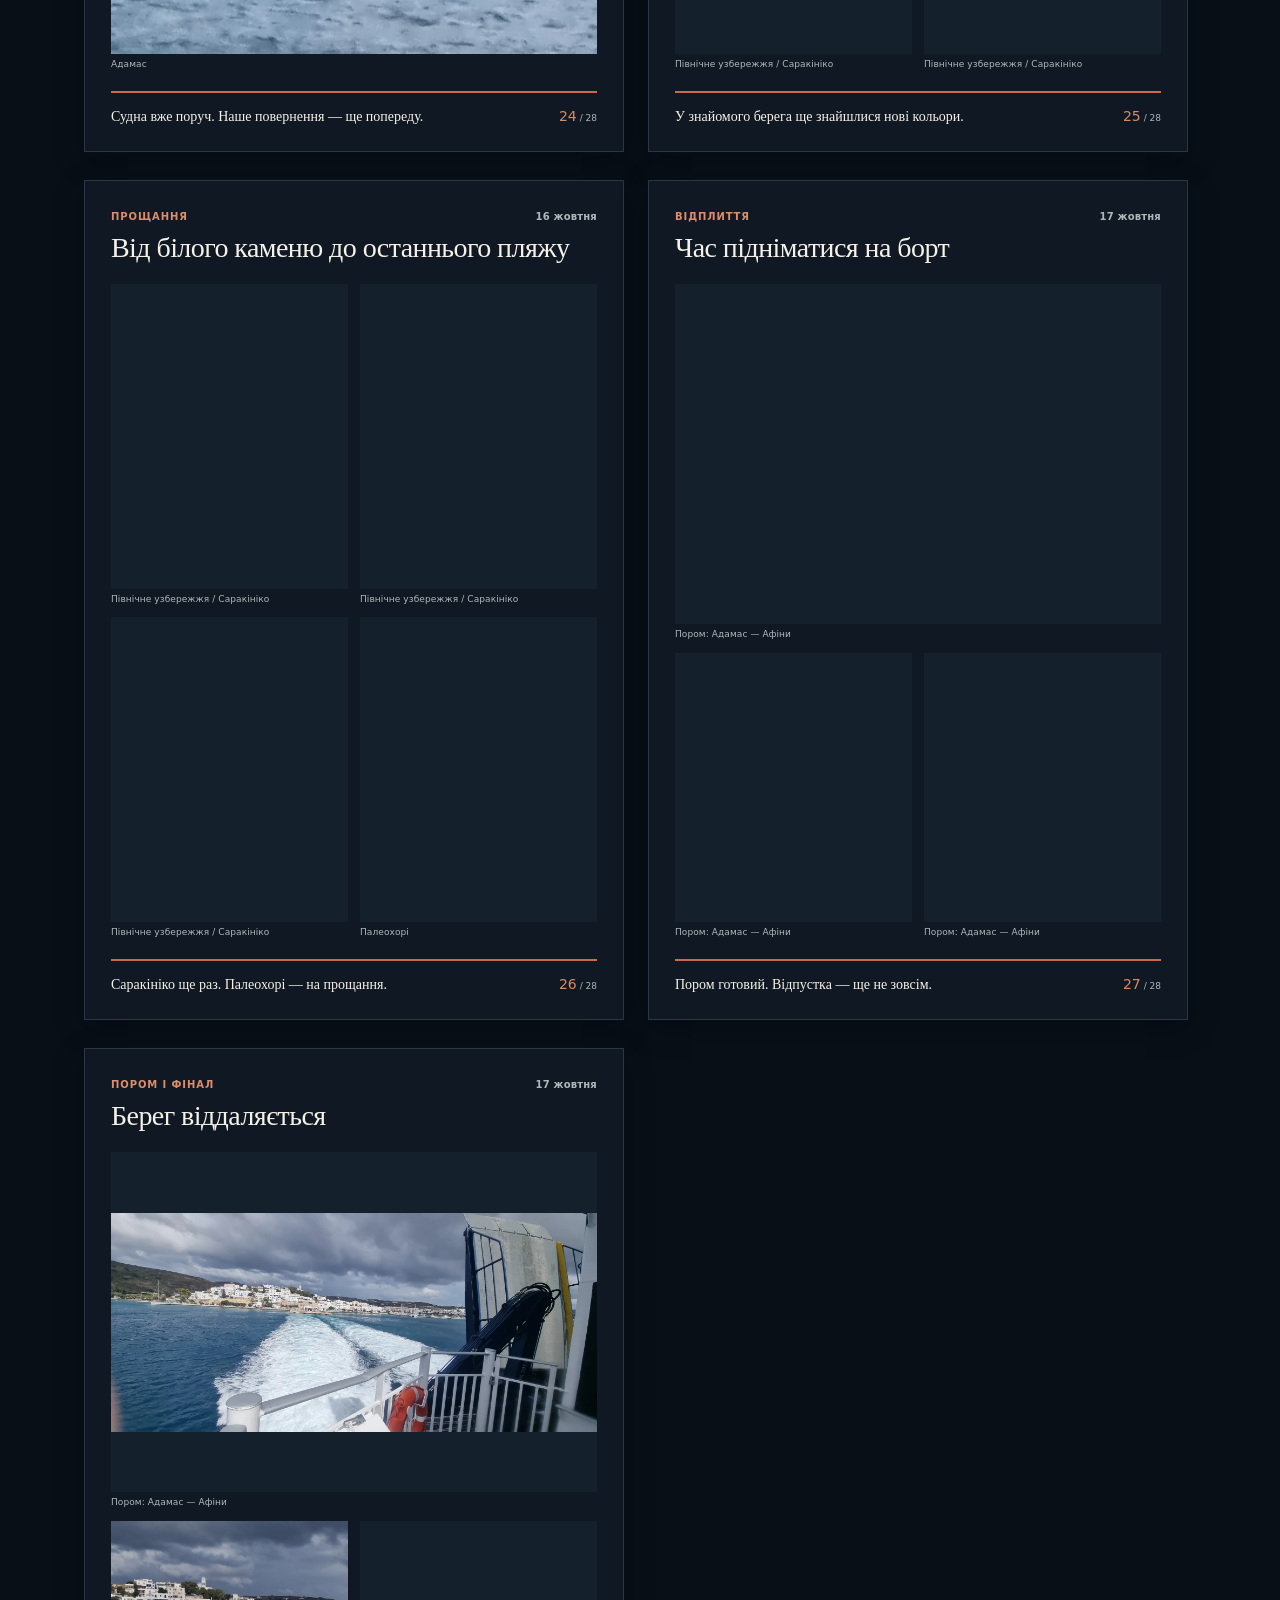
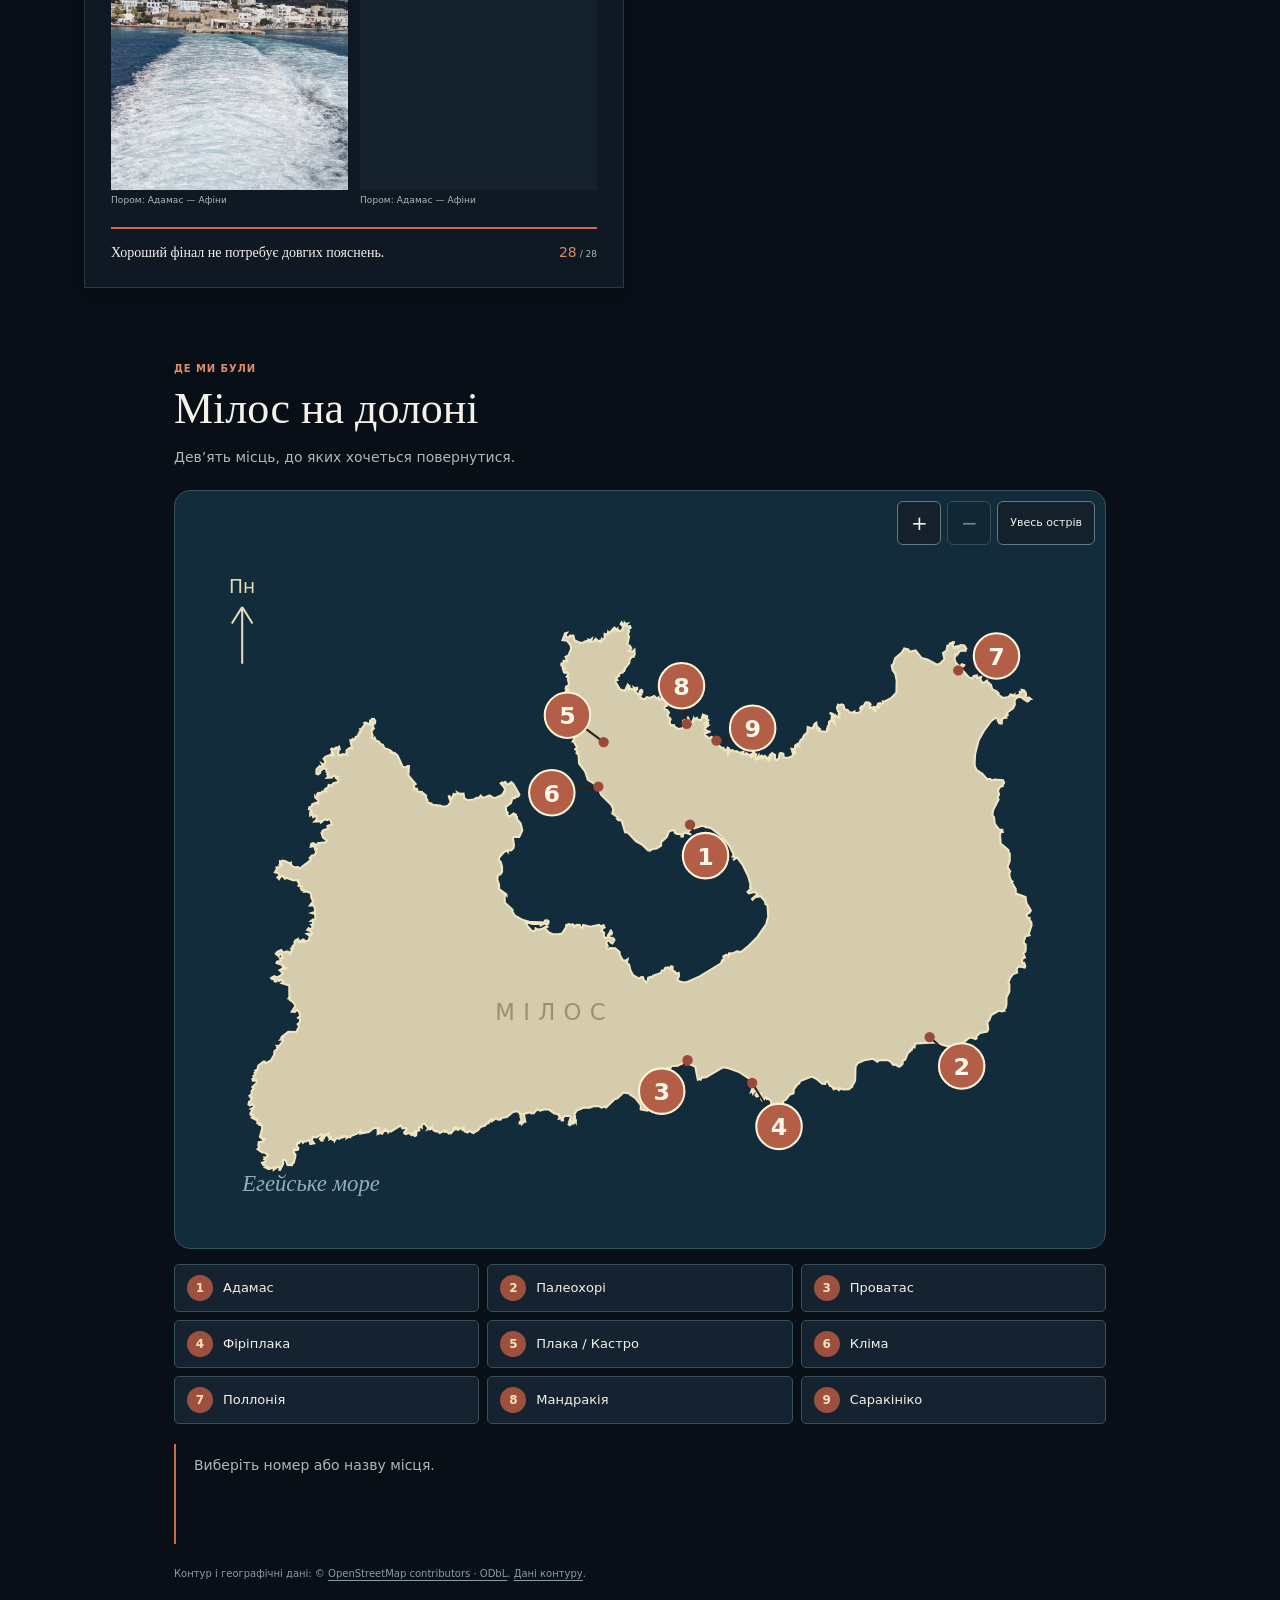
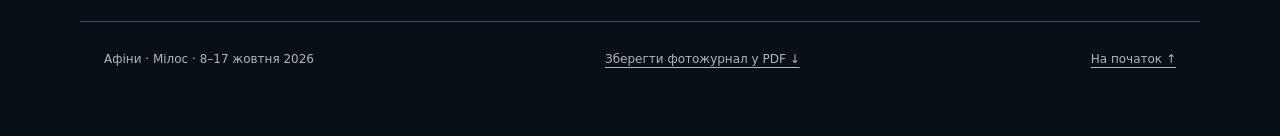
==== commit 0acbe1b0: "Restore 28-page editorial layout and geographically anchored SVG map" ====
--- a/docs/index.html
+++ b/docs/index.html
@@ -1 +1,34 @@
-<!doctype html><html lang="uk"><head><meta charset="utf-8"><meta name="viewport" content="width=device-width,initial-scale=1,viewport-fit=cover"><meta name="theme-color" content="#0d1117"><meta name="description" content="Греція 2026 — фотожурнал подорожі Афіни · Мілос · 8–17 жовтня"><link rel="manifest" href="manifest.webmanifest"><link rel="stylesheet" href="styles.css"><title>Греція 2026 · фотожурнал</title></head><body><header class="hero"><div class="hero-media"><img src="assets/S01.webp" onerror="this.onerror=null;this.src='assets/S01.jpg'" alt="Перший погляд на Грецію" fetchpriority="high"></div><div class="hero-copy"><p class="eyebrow">АФІНИ · МІЛОС · 8—17 ЖОВТНЯ</p><h1>Греція 2026 — море, світло, дороги</h1><p>8–17 жовтня 2026 · 28 сторінок · 69 фотографій</p><button class="start" data-scroll="journal">Почати подорож ↓</button></div></header><nav class="toc" aria-label="Розділи"><strong>Греція 2026</strong><div id="toc"></div><button id="theme" aria-label="Змінити тему">☼</button></nav><main id="journal"></main><section class="real-map" aria-labelledby="real-map-title"><div class="map-heading"><div><p class="eyebrow">КАРТА ПОДОРОЖІ</p><h2 id="real-map-title">Мілос на долоні</h2></div><label class="map-filter">Показати <select id="map-day-filter" aria-label="Фільтр карти за днями"><option value="all">усі підтверджені місця</option><option value="11">11 жовтня</option><option value="12">12 жовтня</option><option value="13">13 жовтня</option><option value="14">14 жовтня</option><option value="17">17 жовтня</option></select></label></div><p class="map-intro">Не туристичний каталог, а коротка географія нашої хронології. Номери відповідають порядку появи місць у подорожі.</p><div class="map-frame"><iframe loading="lazy" title="Реальна карта Мілоса OpenStreetMap" src="https://www.openstreetmap.org/export/embed.html?bbox=24.30%2C36.60%2C24.70%2C36.85&amp;layer=mapnik"></iframe><div id="map-markers" class="map-markers" aria-label="Підтверджені місця подорожі"></div></div><div id="map-details" class="map-details" aria-live="polite"><p class="map-details-empty">Натисніть номер на карті, щоб побачити місце, дату й коротку нотатку.</p></div><p class="map-note">Лінії маршруту не нанесені: у доступних матеріалах немає GPS-треку, який дозволяв би чесно показати автомобільний шлях. Перемикання за днями підготовлене редакційно; точний денний маршрут потребує треку.</p><p class="map-credit">Карта: OpenStreetMap contributors · <a href="https://www.openstreetmap.org/copyright">ODbL / атрибуція</a>. OpenStreetMap — основа карти; поверх неї показані лише підтверджені місця з хронології.</p></section><section class="trip-summary" aria-labelledby="summary-title"><h2 id="summary-title">Підсумки дороги</h2><div class="summary-grid"><div><b>Пішки</b><span>точні дані треку не зафіксовані</span></div><div><b>Автомобілем</b><span>точні дані одометра/треку не зафіксовані</span></div><div><b>Відвідані місця</b><span>Афіни · Адамас · Кліма · Плака / Кастро · Південний берег · Фіріплака · Поллонія · Мандракія · Саракініко</span></div></div></section><footer><p>ГРЕЦІЯ 2026 · <a href="greece-2026.pdf">Зберегти PDF</a></p><p>Наш фотожурнал · 2026</p></footer><dialog id="viewer"><button class="close" aria-label="Закрити">×</button><button class="prev" aria-label="Попередня">‹</button><div class="zoom"><img id="view-img" alt="Фотографія з подорожі"></div><button class="next" aria-label="Наступна">›</button><p id="view-caption"></p></dialog><script src="map.js?v=approved69-2"></script><script src="content.js"></script><script src="app.js"></script></body></html>
+<!doctype html><html lang="uk"><head><meta charset="utf-8"><meta name="viewport" content="width=device-width,initial-scale=1,viewport-fit=cover"><meta name="theme-color" content="#101923"><meta name="description" content="Греція 2026 — авторський фотожурнал. Афіни та Мілос, 8–17 жовтня. 28 сторінок і 69 фотографій."><link rel="stylesheet" href="styles.css?v=editorial-2"><link rel="manifest" href="manifest.webmanifest"><title>Греція 2026 — камінь, море, дорога</title></head><body>
+<a class="skip-link" href="#journal">До журналу</a><nav class="reader-bar" aria-label="Навігація журналу"><a class="wordmark" href="#page-1">Греція <b>2026</b></a><details class="contents"><summary>Зміст</summary><div class="contents-links"><a href="#page-1"><span>01</span>Греція 2026</a><a href="#page-2"><span>02</span>Спочатку — місто</a><a href="#page-3"><span>03</span>Масштаб Афін</a><a href="#page-4"><span>04</span>До острова треба долетіти</a><a href="#page-5"><span>05</span>Перший вечір на острові</a><a href="#page-6"><span>06</span>Перша зустріч із білим берегом</a><a href="#page-7"><span>07</span>Плака перед заходом</a><a href="#page-8"><span>08</span>Сім хвилин неба</a><a href="#page-9"><span>09</span>Вниз, до вечері</a><a href="#page-10"><span>10</span>Кольори Палеохорі</a><a href="#page-11"><span>11</span>Море під скелями</a><a href="#page-12"><span>12</span>Обід і ще один захід</a><a href="#page-13"><span>13</span>Два відтінки півдня</a><a href="#page-14"><span>14</span>Камінь пам’ятає більше</a><a href="#page-15"><span>15</span>Пауза біля води</a><a href="#page-16"><span>16</span>Повернулися за кольором</a><a href="#page-17"><span>17</span>Двері просто в море</a><a href="#page-18"><span>18</span>Бухта з білою церквою</a><a href="#page-19"><span>19</span>Мандракія в одному кадрі</a><a href="#page-20"><span>20</span>Повернення на білий берег</a><a href="#page-21"><span>21</span>Один камінь, три ракурси</a><a href="#page-22"><span>22</span>Вода всередині скель</a><a href="#page-23"><span>23</span>У моря змінився настрій</a><a href="#page-24"><span>24</span>Знову до порту</a><a href="#page-25"><span>25</span>Знайомий берег, інше світло</a><a href="#page-26"><span>26</span>Від білого каменю до останнього пляжу</a><a href="#page-27"><span>27</span>Час підніматися на борт</a><a href="#page-28"><span>28</span>Берег віддаляється</a></div></details><a href="#island">Карта</a><a href="greece-2026.pdf" class="pdf-link">PDF ↓</a><span class="reading-progress" aria-live="off">01 / 28</span></nav>
+<main id="journal" class="book" aria-label="Фотожурнал із 28 сторінок"><article class="journal-page layout-cover" id="page-1" data-page="1" aria-labelledby="title-1"><header class="page-head"><p class="eyebrow">Обкладинка <span>8–17 жовтня</span></p><h1 id="title-1">Греція 2026</h1></header><div class="photo-grid"><figure class="photo-frame"><a href="assets/S12.jpg" data-photo="S12" aria-label="Відкрити фото: Біла бухта Саракініко й синя вода"><picture><source type="image/webp" srcset="assets/S12.webp"><img src="assets/S12.jpg" width="1800" height="1013" alt="Біла бухта Саракініко й синя вода" loading="eager" decoding="async" fetchpriority=high></picture></a><figcaption>Саракініко</figcaption></figure></div><footer class="page-foot"><p>Камінь, море, дорога. І трохи більше світла, ніж удома.</p><span class="folio" aria-label="Сторінка 1 з 28">01<small> / 28</small></span></footer></article>
+<article class="journal-page layout-pair" id="page-2" data-page="2" aria-labelledby="title-2"><header class="page-head"><p class="eyebrow">Афіни <span>9 жовтня</span></p><h2 id="title-2">Спочатку — місто</h2></header><div class="photo-grid"><figure class="photo-frame"><a href="assets/S01.jpg" data-photo="S01" aria-label="Відкрити фото: Панафінейський стадіон в Афінах"><picture><source type="image/webp" srcset="assets/S01.webp"><img src="assets/S01.jpg" width="1800" height="811" alt="Панафінейський стадіон в Афінах" loading="lazy" decoding="async" ></picture></a><figcaption>Афіни</figcaption></figure><figure class="photo-frame"><a href="assets/S02.jpg" data-photo="S02" aria-label="Відкрити фото: Колони храму Зевса в Афінах"><picture><source type="image/webp" srcset="assets/S02.webp"><img src="assets/S02.jpg" width="1800" height="811" alt="Колони храму Зевса в Афінах" loading="lazy" decoding="async" ></picture></a><figcaption>Афіни</figcaption></figure></div><footer class="page-foot"><p>Античність, яка не вміє бути непомітною.</p><span class="folio" aria-label="Сторінка 2 з 28">02<small> / 28</small></span></footer></article>
+<article class="journal-page layout-triptych" id="page-3" data-page="3" aria-labelledby="title-3"><header class="page-head"><p class="eyebrow">Афіни <span>9 жовтня</span></p><h2 id="title-3">Масштаб Афін</h2></header><div class="photo-grid"><figure class="photo-frame"><a href="assets/S03.jpg" data-photo="S03" aria-label="Відкрити фото: Одеон Ірода Аттика: кам’яні арки"><picture><source type="image/webp" srcset="assets/S03.webp"><img src="assets/S03.jpg" width="1800" height="811" alt="Одеон Ірода Аттика: кам’яні арки" loading="lazy" decoding="async" ></picture></a><figcaption>Афіни</figcaption></figure><figure class="photo-frame"><a href="assets/S04.jpg" data-photo="S04" aria-label="Відкрити фото: Одеон Ірода Аттика крізь арку"><picture><source type="image/webp" srcset="assets/S04.webp"><img src="assets/S04.jpg" width="1800" height="811" alt="Одеон Ірода Аттика крізь арку" loading="lazy" decoding="async" ></picture></a><figcaption>Афіни</figcaption></figure><figure class="photo-frame"><a href="assets/S05.jpg" data-photo="S05" aria-label="Відкрити фото: Акрополь над Афінами"><picture><source type="image/webp" srcset="assets/S05.webp"><img src="assets/S05.jpg" width="1800" height="811" alt="Акрополь над Афінами" loading="lazy" decoding="async" ></picture></a><figcaption>Афіни</figcaption></figure></div><footer class="page-foot"><p>Кілька тисяч років історії — і жодного поспіху.</p><span class="folio" aria-label="Сторінка 3 з 28">03<small> / 28</small></span></footer></article>
+<article class="journal-page layout-pair" id="page-4" data-page="4" aria-labelledby="title-4"><header class="page-head"><p class="eyebrow">Дорога на Мілос <span>9 жовтня</span></p><h2 id="title-4">До острова треба долетіти</h2></header><div class="photo-grid"><figure class="photo-frame"><a href="assets/S06.jpg" data-photo="S06" aria-label="Відкрити фото: Літак перед перельотом на Мілос"><picture><source type="image/webp" srcset="assets/S06.webp"><img src="assets/S06.jpg" width="1800" height="811" alt="Літак перед перельотом на Мілос" loading="lazy" decoding="async" ></picture></a><figcaption>Переліт Афіни — Мілос</figcaption></figure><figure class="photo-frame"><a href="assets/S07.jpg" data-photo="S07" aria-label="Відкрити фото: Будівля аеропорту Мілоса"><picture><source type="image/webp" srcset="assets/S07.webp"><img src="assets/S07.jpg" width="1800" height="811" alt="Будівля аеропорту Мілоса" loading="lazy" decoding="async" ></picture></a><figcaption>Аеропорт Мілоса</figcaption></figure></div><footer class="page-foot"><p>Греція не обіцяла коротких вступів.</p><span class="folio" aria-label="Сторінка 4 з 28">04<small> / 28</small></span></footer></article>
+<article class="journal-page layout-triptych" id="page-5" data-page="5" aria-labelledby="title-5"><header class="page-head"><p class="eyebrow">Адамас <span>9 жовтня</span></p><h2 id="title-5">Перший вечір на острові</h2></header><div class="photo-grid"><figure class="photo-frame"><a href="assets/S08.jpg" data-photo="S08" aria-label="Відкрити фото: Вечірнє світло над Адамасом"><picture><source type="image/webp" srcset="assets/S08.webp"><img src="assets/S08.jpg" width="1800" height="811" alt="Вечірнє світло над Адамасом" loading="lazy" decoding="async" ></picture></a><figcaption>Адамас</figcaption></figure><figure class="photo-frame"><a href="assets/S09.jpg" data-photo="S09" aria-label="Відкрити фото: Перша вечеря на Мілосі"><picture><source type="image/webp" srcset="assets/S09.webp"><img src="assets/S09.jpg" width="1800" height="811" alt="Перша вечеря на Мілосі" loading="lazy" decoding="async" ></picture></a><figcaption>Адамас</figcaption></figure><figure class="photo-frame"><a href="assets/S10.jpg" data-photo="S10" aria-label="Відкрити фото: Освітлена таверна в Адамасі"><picture><source type="image/webp" srcset="assets/S10.webp"><img src="assets/S10.jpg" width="1800" height="811" alt="Освітлена таверна в Адамасі" loading="lazy" decoding="async" ></picture></a><figcaption>Адамас</figcaption></figure></div><footer class="page-foot"><p>Острів знайомиться без презентацій. Їжа допомагає.</p><span class="folio" aria-label="Сторінка 5 з 28">05<small> / 28</small></span></footer></article>
+<article class="journal-page layout-triptych" id="page-6" data-page="6" aria-labelledby="title-6"><header class="page-head"><p class="eyebrow">Саракініко <span>10 жовтня</span></p><h2 id="title-6">Перша зустріч із білим берегом</h2></header><div class="photo-grid"><figure class="photo-frame"><a href="assets/S11.jpg" data-photo="S11" aria-label="Відкрити фото: Білі скелі Саракініко"><picture><source type="image/webp" srcset="assets/S11.webp"><img src="assets/S11.jpg" width="1800" height="1013" alt="Білі скелі Саракініко" loading="lazy" decoding="async" ></picture></a><figcaption>Саракініко</figcaption></figure><figure class="photo-frame"><a href="assets/S13.jpg" data-photo="S13" aria-label="Відкрити фото: Кам’яна арка над водою в Саракініко"><picture><source type="image/webp" srcset="assets/S13.webp"><img src="assets/S13.jpg" width="1800" height="1013" alt="Кам’яна арка над водою в Саракініко" loading="lazy" decoding="async" ></picture></a><figcaption>Саракініко</figcaption></figure><figure class="photo-frame"><a href="assets/S14.jpg" data-photo="S14" aria-label="Відкрити фото: Скельна форма в морі біля Саракініко"><picture><source type="image/webp" srcset="assets/S14.webp"><img src="assets/S14.jpg" width="1800" height="1013" alt="Скельна форма в морі біля Саракініко" loading="lazy" decoding="async" ></picture></a><figcaption>Саракініко</figcaption></figure></div><footer class="page-foot"><p>Інша планета — з дуже знайомим морем.</p><span class="folio" aria-label="Сторінка 6 з 28">06<small> / 28</small></span></footer></article>
+<article class="journal-page layout-solo" id="page-7" data-page="7" aria-labelledby="title-7"><header class="page-head"><p class="eyebrow">Плака / Кастро <span>10 жовтня</span></p><h2 id="title-7">Плака перед заходом</h2></header><div class="photo-grid"><figure class="photo-frame"><a href="assets/S15.jpg" data-photo="S15" aria-label="Відкрити фото: Вечірня вулиця Плаки"><picture><source type="image/webp" srcset="assets/S15.webp"><img src="assets/S15.jpg" width="1012" height="1800" alt="Вечірня вулиця Плаки" loading="lazy" decoding="async" ></picture></a><figcaption>Плака / Кастро</figcaption></figure></div><footer class="page-foot"><p>Білі стіни. Вузькі вулиці. Вечір уже знає дорогу.</p><span class="folio" aria-label="Сторінка 7 з 28">07<small> / 28</small></span></footer></article>
+<article class="journal-page layout-triptych" id="page-8" data-page="8" aria-labelledby="title-8"><header class="page-head"><p class="eyebrow">Плака / Кастро <span>10 жовтня</span></p><h2 id="title-8">Сім хвилин неба</h2></header><div class="photo-grid"><figure class="photo-frame"><a href="assets/S16.jpg" data-photo="S16" aria-label="Відкрити фото: Захід сонця з Кастро: початок"><picture><source type="image/webp" srcset="assets/S16.webp"><img src="assets/S16.jpg" width="1800" height="810" alt="Захід сонця з Кастро: початок" loading="lazy" decoding="async" ></picture></a><figcaption>Плака / Кастро</figcaption></figure><figure class="photo-frame"><a href="assets/S17.jpg" data-photo="S17" aria-label="Відкрити фото: Захід сонця з Кастро: тепле світло"><picture><source type="image/webp" srcset="assets/S17.webp"><img src="assets/S17.jpg" width="1800" height="810" alt="Захід сонця з Кастро: тепле світло" loading="lazy" decoding="async" ></picture></a><figcaption>Плака / Кастро</figcaption></figure><figure class="photo-frame"><a href="assets/S18.jpg" data-photo="S18" aria-label="Відкрити фото: Захід сонця з Кастро: останні промені"><picture><source type="image/webp" srcset="assets/S18.webp"><img src="assets/S18.jpg" width="1800" height="810" alt="Захід сонця з Кастро: останні промені" loading="lazy" decoding="async" ></picture></a><figcaption>Плака / Кастро</figcaption></figure></div><footer class="page-foot"><p>Те саме море. Три моменти одного заходу.</p><span class="folio" aria-label="Сторінка 8 з 28">08<small> / 28</small></span></footer></article>
+<article class="journal-page layout-triptych" id="page-9" data-page="9" aria-labelledby="title-9"><header class="page-head"><p class="eyebrow">Плака / Кастро <span>10 жовтня</span></p><h2 id="title-9">Вниз, до вечері</h2></header><div class="photo-grid"><figure class="photo-frame"><a href="assets/S19.jpg" data-photo="S19" aria-label="Відкрити фото: Плака й море з висоти Кастро"><picture><source type="image/webp" srcset="assets/S19.webp"><img src="assets/S19.jpg" width="1800" height="810" alt="Плака й море з висоти Кастро" loading="lazy" decoding="async" ></picture></a><figcaption>Плака / Кастро</figcaption></figure><figure class="photo-frame"><a href="assets/S20.jpg" data-photo="S20" aria-label="Відкрити фото: Біла вулиця Плаки"><picture><source type="image/webp" srcset="assets/S20.webp"><img src="assets/S20.jpg" width="1800" height="811" alt="Біла вулиця Плаки" loading="lazy" decoding="async" ></picture></a><figcaption>Плака / Кастро</figcaption></figure><figure class="photo-frame"><a href="assets/S21.jpg" data-photo="S21" aria-label="Відкрити фото: Вечеря після прогулянки"><picture><source type="image/webp" srcset="assets/S21.webp"><img src="assets/S21.jpg" width="1800" height="811" alt="Вечеря після прогулянки" loading="lazy" decoding="async" ></picture></a><figcaption>Адамас</figcaption></figure></div><footer class="page-foot"><p>Плака лишається позаду. Вечеря в Адамасі — попереду.</p><span class="folio" aria-label="Сторінка 9 з 28">09<small> / 28</small></span></footer></article>
+<article class="journal-page layout-triptych" id="page-10" data-page="10" aria-labelledby="title-10"><header class="page-head"><p class="eyebrow">Південний берег <span>11 жовтня</span></p><h2 id="title-10">Кольори Палеохорі</h2></header><div class="photo-grid"><figure class="photo-frame"><a href="assets/S22.jpg" data-photo="S22" aria-label="Відкрити фото: Кольоровий камінь на пляжі Палеохорі"><picture><source type="image/webp" srcset="assets/S22.webp"><img src="assets/S22.jpg" width="1800" height="811" alt="Кольоровий камінь на пляжі Палеохорі" loading="lazy" decoding="async" ></picture></a><figcaption>Палеохорі</figcaption></figure><figure class="photo-frame"><a href="assets/S23.jpg" data-photo="S23" aria-label="Відкрити фото: Рожеві й жовті шари Палеохорі"><picture><source type="image/webp" srcset="assets/S23.webp"><img src="assets/S23.jpg" width="1800" height="811" alt="Рожеві й жовті шари Палеохорі" loading="lazy" decoding="async" ></picture></a><figcaption>Палеохорі</figcaption></figure><figure class="photo-frame"><a href="assets/S24.jpg" data-photo="S24" aria-label="Відкрити фото: Кольоровий схил над пляжем Палеохорі"><picture><source type="image/webp" srcset="assets/S24.webp"><img src="assets/S24.jpg" width="1800" height="811" alt="Кольоровий схил над пляжем Палеохорі" loading="lazy" decoding="async" ></picture></a><figcaption>Палеохорі</figcaption></figure></div><footer class="page-foot"><p>Колір тут не фільтр. Це властивість самого берега.</p><span class="folio" aria-label="Сторінка 10 з 28">10<small> / 28</small></span></footer></article>
+<article class="journal-page layout-triptych" id="page-11" data-page="11" aria-labelledby="title-11"><header class="page-head"><p class="eyebrow">Південний берег <span>11 жовтня</span></p><h2 id="title-11">Море під скелями</h2></header><div class="photo-grid"><figure class="photo-frame"><a href="assets/S25.jpg" data-photo="S25" aria-label="Відкрити фото: Бірюзова вода Фіріплаки"><picture><source type="image/webp" srcset="assets/S25.webp"><img src="assets/S25.jpg" width="1800" height="811" alt="Бірюзова вода Фіріплаки" loading="lazy" decoding="async" ></picture></a><figcaption>Фіріплака</figcaption></figure><figure class="photo-frame"><a href="assets/S26.jpg" data-photo="S26" aria-label="Відкрити фото: Світлі скелі й берег Фіріплаки"><picture><source type="image/webp" srcset="assets/S26.webp"><img src="assets/S26.jpg" width="1800" height="811" alt="Світлі скелі й берег Фіріплаки" loading="lazy" decoding="async" ></picture></a><figcaption>Фіріплака</figcaption></figure><figure class="photo-frame"><a href="assets/S27.jpg" data-photo="S27" aria-label="Відкрити фото: Пористий камінь біля Фіріплаки"><picture><source type="image/webp" srcset="assets/S27.webp"><img src="assets/S27.jpg" width="1800" height="811" alt="Пористий камінь біля Фіріплаки" loading="lazy" decoding="async" ></picture></a><figcaption>Фіріплака</figcaption></figure></div><footer class="page-foot"><p>Вода, камінь і жодного зайвого декору.</p><span class="folio" aria-label="Сторінка 11 з 28">11<small> / 28</small></span></footer></article>
+<article class="journal-page layout-pair" id="page-12" data-page="12" aria-labelledby="title-12"><header class="page-head"><p class="eyebrow">Адамас <span>11 жовтня</span></p><h2 id="title-12">Обід і ще один захід</h2></header><div class="photo-grid"><figure class="photo-frame"><a href="assets/S28.jpg" data-photo="S28" aria-label="Відкрити фото: Обід в Адамасі: восьминіг"><picture><source type="image/webp" srcset="assets/S28.webp"><img src="assets/S28.jpg" width="1800" height="811" alt="Обід в Адамасі: восьминіг" loading="lazy" decoding="async" ></picture></a><figcaption>Адамас</figcaption></figure><figure class="photo-frame"><a href="assets/S29.jpg" data-photo="S29" aria-label="Відкрити фото: Вечір над Адамасом"><picture><source type="image/webp" srcset="assets/S29.webp"><img src="assets/S29.jpg" width="1800" height="811" alt="Вечір над Адамасом" loading="lazy" decoding="async" ></picture></a><figcaption>Адамас</figcaption></figure></div><footer class="page-foot"><p>Між морем і морем обов’язково знайдеться обід.</p><span class="folio" aria-label="Сторінка 12 з 28">12<small> / 28</small></span></footer></article>
+<article class="journal-page layout-pair" id="page-13" data-page="13" aria-labelledby="title-13"><header class="page-head"><p class="eyebrow">Пляжі й бухти <span>12 жовтня</span></p><h2 id="title-13">Два відтінки півдня</h2></header><div class="photo-grid"><figure class="photo-frame"><a href="assets/S30.jpg" data-photo="S30" aria-label="Відкрити фото: Прибій на пляжі Проватас"><picture><source type="image/webp" srcset="assets/S30.webp"><img src="assets/S30.jpg" width="1800" height="811" alt="Прибій на пляжі Проватас" loading="lazy" decoding="async" ></picture></a><figcaption>Проватас</figcaption></figure><figure class="photo-frame"><a href="assets/S31.jpg" data-photo="S31" aria-label="Відкрити фото: Море й схил у бухті Агія-Кіріакі"><picture><source type="image/webp" srcset="assets/S31.webp"><img src="assets/S31.jpg" width="1800" height="811" alt="Море й схил у бухті Агія-Кіріакі" loading="lazy" decoding="async" ></picture></a><figcaption>Агія-Кіріакі</figcaption></figure></div><footer class="page-foot"><p>Дві бухти за один день. Море до порівнянь байдуже.</p><span class="folio" aria-label="Сторінка 13 з 28">13<small> / 28</small></span></footer></article>
+<article class="journal-page layout-pair" id="page-14" data-page="14" aria-labelledby="title-14"><header class="page-head"><p class="eyebrow">Історичний Мілос <span>12 жовтня</span></p><h2 id="title-14">Камінь пам’ятає більше</h2></header><div class="photo-grid"><figure class="photo-frame"><a href="assets/S32.jpg" data-photo="S32" aria-label="Відкрити фото: Античний театр над узбережжям Кліми"><picture><source type="image/webp" srcset="assets/S32.webp"><img src="assets/S32.jpg" width="1800" height="811" alt="Античний театр над узбережжям Кліми" loading="lazy" decoding="async" ></picture></a><figcaption>Античний театр біля Кліми</figcaption></figure><figure class="photo-frame"><a href="assets/S33.jpg" data-photo="S33" aria-label="Відкрити фото: Різьблена кам’яна деталь біля античного театру"><picture><source type="image/webp" srcset="assets/S33.webp"><img src="assets/S33.jpg" width="1800" height="811" alt="Різьблена кам’яна деталь біля античного театру" loading="lazy" decoding="async" ></picture></a><figcaption>Античний театр біля Кліми</figcaption></figure></div><footer class="page-foot"><p>Кілька рядів, різьблена деталь — і зовсім інший масштаб часу.</p><span class="folio" aria-label="Сторінка 14 з 28">14<small> / 28</small></span></footer></article>
+<article class="journal-page layout-solo" id="page-15" data-page="15" aria-labelledby="title-15"><header class="page-head"><p class="eyebrow">Північне узбережжя <span>13 жовтня</span></p><h2 id="title-15">Пауза біля води</h2></header><div class="photo-grid"><figure class="photo-frame"><a href="assets/S34.jpg" data-photo="S34" aria-label="Відкрити фото: Тихий пляж на північному узбережжі"><picture><source type="image/webp" srcset="assets/S34.webp"><img src="assets/S34.jpg" width="1800" height="811" alt="Тихий пляж на північному узбережжі" loading="lazy" decoding="async" ></picture></a><figcaption>Північне узбережжя</figcaption></figure></div><footer class="page-foot"><p>Пляж без каталогу. Просто берег і тиха вода.</p><span class="folio" aria-label="Сторінка 15 з 28">15<small> / 28</small></span></footer></article>
+<article class="journal-page layout-triptych" id="page-16" data-page="16" aria-labelledby="title-16"><header class="page-head"><p class="eyebrow">Повернення до Палеохорі <span>13 жовтня</span></p><h2 id="title-16">Повернулися за кольором</h2></header><div class="photo-grid"><figure class="photo-frame"><a href="assets/S35.jpg" data-photo="S35" aria-label="Відкрити фото: Крупний план кольорових порід Палеохорі"><picture><source type="image/webp" srcset="assets/S35.webp"><img src="assets/S35.jpg" width="1800" height="811" alt="Крупний план кольорових порід Палеохорі" loading="lazy" decoding="async" ></picture></a><figcaption>Палеохорі</figcaption></figure><figure class="photo-frame"><a href="assets/S36.jpg" data-photo="S36" aria-label="Відкрити фото: Темний камінь на пляжі Палеохорі"><picture><source type="image/webp" srcset="assets/S36.webp"><img src="assets/S36.jpg" width="1800" height="811" alt="Темний камінь на пляжі Палеохорі" loading="lazy" decoding="async" ></picture></a><figcaption>Палеохорі</figcaption></figure><figure class="photo-frame"><a href="assets/S37.jpg" data-photo="S37" aria-label="Відкрити фото: Палеохорі під хмарним небом"><picture><source type="image/webp" srcset="assets/S37.webp"><img src="assets/S37.jpg" width="1800" height="811" alt="Палеохорі під хмарним небом" loading="lazy" decoding="async" ></picture></a><figcaption>Палеохорі</figcaption></figure></div><footer class="page-foot"><p>Після 11 жовтня повернулися за деталями: породи, фактура, інше світло.</p><span class="folio" aria-label="Сторінка 16 з 28">16<small> / 28</small></span></footer></article>
+<article class="journal-page layout-pair" id="page-17" data-page="17" aria-labelledby="title-17"><header class="page-head"><p class="eyebrow">Селища біля моря <span>14 жовтня</span></p><h2 id="title-17">Двері просто в море</h2></header><div class="photo-grid"><figure class="photo-frame"><a href="assets/S38.jpg" data-photo="S38" aria-label="Відкрити фото: Човновий гараж у Фурковуні"><picture><source type="image/webp" srcset="assets/S38.webp"><img src="assets/S38.jpg" width="1800" height="811" alt="Човновий гараж у Фурковуні" loading="lazy" decoding="async" ></picture></a><figcaption>Фурковуні</figcaption></figure><figure class="photo-frame"><a href="assets/S39.jpg" data-photo="S39" aria-label="Відкрити фото: Кольорові двері біля води у Фурковуні"><picture><source type="image/webp" srcset="assets/S39.webp"><img src="assets/S39.jpg" width="1800" height="811" alt="Кольорові двері біля води у Фурковуні" loading="lazy" decoding="async" ></picture></a><figcaption>Фурковуні</figcaption></figure></div><footer class="page-foot"><p>Коли гараж має кращий вид, ніж квартира.</p><span class="folio" aria-label="Сторінка 17 з 28">17<small> / 28</small></span></footer></article>
+<article class="journal-page layout-quartet" id="page-18" data-page="18" aria-labelledby="title-18"><header class="page-head"><p class="eyebrow">Селища біля моря <span>14 жовтня</span></p><h2 id="title-18">Бухта з білою церквою</h2></header><div class="photo-grid"><figure class="photo-frame"><a href="assets/S40.jpg" data-photo="S40" aria-label="Відкрити фото: Бухта біля Фіропотамоса"><picture><source type="image/webp" srcset="assets/S40.webp"><img src="assets/S40.jpg" width="1800" height="811" alt="Бухта біля Фіропотамоса" loading="lazy" decoding="async" ></picture></a><figcaption>Фіропотамос</figcaption></figure><figure class="photo-frame"><a href="assets/S41.jpg" data-photo="S41" aria-label="Відкрити фото: Бірюзове море між скелями Фіропотамоса"><picture><source type="image/webp" srcset="assets/S41.webp"><img src="assets/S41.jpg" width="1800" height="811" alt="Бірюзове море між скелями Фіропотамоса" loading="lazy" decoding="async" ></picture></a><figcaption>Фіропотамос</figcaption></figure><figure class="photo-frame"><a href="assets/S42.jpg" data-photo="S42" aria-label="Відкрити фото: Кам’яна споруда біля бухти Фіропотамоса"><picture><source type="image/webp" srcset="assets/S42.webp"><img src="assets/S42.jpg" width="1800" height="811" alt="Кам’яна споруда біля бухти Фіропотамоса" loading="lazy" decoding="async" ></picture></a><figcaption>Фіропотамос</figcaption></figure><figure class="photo-frame"><a href="assets/S43.jpg" data-photo="S43" aria-label="Відкрити фото: Біла церква у бухті Фіропотамоса"><picture><source type="image/webp" srcset="assets/S43.webp"><img src="assets/S43.jpg" width="1800" height="811" alt="Біла церква у бухті Фіропотамоса" loading="lazy" decoding="async" ></picture></a><figcaption>Фіропотамос</figcaption></figure></div><footer class="page-foot"><p>Берег, церква й вода, яка робить половину роботи за фотографа.</p><span class="folio" aria-label="Сторінка 18 з 28">18<small> / 28</small></span></footer></article>
+<article class="journal-page layout-solo" id="page-19" data-page="19" aria-labelledby="title-19"><header class="page-head"><p class="eyebrow">Селища біля моря <span>14 жовтня</span></p><h2 id="title-19">Мандракія в одному кадрі</h2></header><div class="photo-grid"><figure class="photo-frame"><a href="assets/S44.jpg" data-photo="S44" aria-label="Відкрити фото: Бухта Мандракії та човнові будинки"><picture><source type="image/webp" srcset="assets/S44.webp"><img src="assets/S44.jpg" width="1800" height="811" alt="Бухта Мандракії та човнові будинки" loading="lazy" decoding="async" ></picture></a><figcaption>Мандракія</figcaption></figure></div><footer class="page-foot"><p>Кольорові двері. Маленька бухта. Усе на своєму місці.</p><span class="folio" aria-label="Сторінка 19 з 28">19<small> / 28</small></span></footer></article>
+<article class="journal-page layout-pair" id="page-20" data-page="20" aria-labelledby="title-20"><header class="page-head"><p class="eyebrow">Знову Саракініко <span>14 жовтня</span></p><h2 id="title-20">Повернення на білий берег</h2></header><div class="photo-grid"><figure class="photo-frame"><a href="assets/S45.jpg" data-photo="S45" aria-label="Відкрити фото: Природний басейн серед білих скель Саракініко"><picture><source type="image/webp" srcset="assets/S45.webp"><img src="assets/S45.jpg" width="1800" height="811" alt="Природний басейн серед білих скель Саракініко" loading="lazy" decoding="async" ></picture></a><figcaption>Саракініко</figcaption></figure><figure class="photo-frame"><a href="assets/S46.jpg" data-photo="S46" aria-label="Відкрити фото: Білий берег Саракініко над синьою водою"><picture><source type="image/webp" srcset="assets/S46.webp"><img src="assets/S46.jpg" width="1800" height="811" alt="Білий берег Саракініко над синьою водою" loading="lazy" decoding="async" ></picture></a><figcaption>Саракініко</figcaption></figure></div><footer class="page-foot"><p>Після першої зустрічі 10 жовтня — час придивитися до форм.</p><span class="folio" aria-label="Сторінка 20 з 28">20<small> / 28</small></span></footer></article>
+<article class="journal-page layout-triptych" id="page-21" data-page="21" aria-labelledby="title-21"><header class="page-head"><p class="eyebrow">Знову Саракініко <span>14 жовтня</span></p><h2 id="title-21">Один камінь, три ракурси</h2></header><div class="photo-grid"><figure class="photo-frame"><a href="assets/S47.jpg" data-photo="S47" aria-label="Відкрити фото: Біла скельна форма Саракініко: загальний план"><picture><source type="image/webp" srcset="assets/S47.webp"><img src="assets/S47.jpg" width="1800" height="811" alt="Біла скельна форма Саракініко: загальний план" loading="lazy" decoding="async" ></picture></a><figcaption>Саракініко</figcaption></figure><figure class="photo-frame"><a href="assets/S48.jpg" data-photo="S48" aria-label="Відкрити фото: Та сама скельна форма Саракініко: ближчий ракурс"><picture><source type="image/webp" srcset="assets/S48.webp"><img src="assets/S48.jpg" width="1800" height="811" alt="Та сама скельна форма Саракініко: ближчий ракурс" loading="lazy" decoding="async" ></picture></a><figcaption>Саракініко</figcaption></figure><figure class="photo-frame"><a href="assets/S49.jpg" data-photo="S49" aria-label="Відкрити фото: Прохід між білими скелями Саракініко"><picture><source type="image/webp" srcset="assets/S49.webp"><img src="assets/S49.jpg" width="1800" height="811" alt="Прохід між білими скелями Саракініко" loading="lazy" decoding="async" ></picture></a><figcaption>Саракініко</figcaption></figure></div><footer class="page-foot"><p>Той самий берег зблизька: форма, тінь і прохід до моря.</p><span class="folio" aria-label="Сторінка 21 з 28">21<small> / 28</small></span></footer></article>
+<article class="journal-page layout-pair" id="page-22" data-page="22" aria-labelledby="title-22"><header class="page-head"><p class="eyebrow">Природні форми <span>14 жовтня</span></p><h2 id="title-22">Вода всередині скель</h2></header><div class="photo-grid"><figure class="photo-frame"><a href="assets/S50.jpg" data-photo="S50" aria-label="Відкрити фото: Морська вода у скельній бухті Папафрагаса"><picture><source type="image/webp" srcset="assets/S50.webp"><img src="assets/S50.jpg" width="1800" height="811" alt="Морська вода у скельній бухті Папафрагаса" loading="lazy" decoding="async" ></picture></a><figcaption>Папафрагас</figcaption></figure><figure class="photo-frame"><a href="assets/S51.jpg" data-photo="S51" aria-label="Відкрити фото: Папафрагас: вузький вхід із моря"><picture><source type="image/webp" srcset="assets/S51.webp"><img src="assets/S51.jpg" width="1800" height="811" alt="Папафрагас: вузький вхід із моря" loading="lazy" decoding="async" ></picture></a><figcaption>Папафрагас</figcaption></figure></div><footer class="page-foot"><p>Бухта сховала море між кам’яними стінами.</p><span class="folio" aria-label="Сторінка 22 з 28">22<small> / 28</small></span></footer></article>
+<article class="journal-page layout-triptych" id="page-23" data-page="23" aria-labelledby="title-23"><header class="page-head"><p class="eyebrow">Поллонія <span>14 жовтня</span></p><h2 id="title-23">У моря змінився настрій</h2></header><div class="photo-grid"><figure class="photo-frame"><a href="assets/S52.jpg" data-photo="S52" aria-label="Відкрити фото: Прибережна прогулянка в Поллонії"><picture><source type="image/webp" srcset="assets/S52.webp"><img src="assets/S52.jpg" width="1800" height="811" alt="Прибережна прогулянка в Поллонії" loading="lazy" decoding="async" ></picture></a><figcaption>Поллонія</figcaption></figure><figure class="photo-frame"><a href="assets/S53.jpg" data-photo="S53" aria-label="Відкрити фото: Хвилі на скелястому березі Поллонії"><picture><source type="image/webp" srcset="assets/S53.webp"><img src="assets/S53.jpg" width="1800" height="811" alt="Хвилі на скелястому березі Поллонії" loading="lazy" decoding="async" ></picture></a><figcaption>Поллонія</figcaption></figure><figure class="photo-frame"><a href="assets/S54.jpg" data-photo="S54" aria-label="Відкрити фото: Прибій на північно-східному березі"><picture><source type="image/webp" srcset="assets/S54.webp"><img src="assets/S54.jpg" width="1800" height="811" alt="Прибій на північно-східному березі" loading="lazy" decoding="async" ></picture></a><figcaption>Поллонія</figcaption></figure></div><footer class="page-foot"><p>Білі будинки лишилися. Вода додала характеру.</p><span class="folio" aria-label="Сторінка 23 з 28">23<small> / 28</small></span></footer></article>
+<article class="journal-page layout-solo" id="page-24" data-page="24" aria-labelledby="title-24"><header class="page-head"><p class="eyebrow">Адамас <span>14 жовтня</span></p><h2 id="title-24">Знову до порту</h2></header><div class="photo-grid"><figure class="photo-frame"><a href="assets/S55.jpg" data-photo="S55" aria-label="Відкрити фото: Судно на рейді біля Адамаса"><picture><source type="image/webp" srcset="assets/S55.webp"><img src="assets/S55.jpg" width="1800" height="811" alt="Судно на рейді біля Адамаса" loading="lazy" decoding="async" ></picture></a><figcaption>Адамас</figcaption></figure></div><footer class="page-foot"><p>Судна вже поруч. Наше повернення — ще попереду.</p><span class="folio" aria-label="Сторінка 24 з 28">24<small> / 28</small></span></footer></article>
+<article class="journal-page layout-quartet" id="page-25" data-page="25" aria-labelledby="title-25"><header class="page-head"><p class="eyebrow">Останній день <span>16 жовтня</span></p><h2 id="title-25">Знайомий берег, інше світло</h2></header><div class="photo-grid"><figure class="photo-frame"><a href="assets/S56.jpg" data-photo="S56" aria-label="Відкрити фото: Останній день: хвиля на північному березі"><picture><source type="image/webp" srcset="assets/S56.webp"><img src="assets/S56.jpg" width="1800" height="811" alt="Останній день: хвиля на північному березі" loading="lazy" decoding="async" ></picture></a><figcaption>Північне узбережжя / Саракініко</figcaption></figure><figure class="photo-frame"><a href="assets/S57.jpg" data-photo="S57" aria-label="Відкрити фото: Кольорові шари каменю біля Саракініко"><picture><source type="image/webp" srcset="assets/S57.webp"><img src="assets/S57.jpg" width="1800" height="811" alt="Кольорові шари каменю біля Саракініко" loading="lazy" decoding="async" ></picture></a><figcaption>Північне узбережжя / Саракініко</figcaption></figure><figure class="photo-frame"><a href="assets/S58.jpg" data-photo="S58" aria-label="Відкрити фото: Прозора вода на північному узбережжі"><picture><source type="image/webp" srcset="assets/S58.webp"><img src="assets/S58.jpg" width="1800" height="811" alt="Прозора вода на північному узбережжі" loading="lazy" decoding="async" ></picture></a><figcaption>Північне узбережжя / Саракініко</figcaption></figure><figure class="photo-frame"><a href="assets/S59.jpg" data-photo="S59" aria-label="Відкрити фото: Панорама північного берега Мілоса"><picture><source type="image/webp" srcset="assets/S59.webp"><img src="assets/S59.jpg" width="1800" height="811" alt="Панорама північного берега Мілоса" loading="lazy" decoding="async" ></picture></a><figcaption>Північне узбережжя / Саракініко</figcaption></figure></div><footer class="page-foot"><p>У знайомого берега ще знайшлися нові кольори.</p><span class="folio" aria-label="Сторінка 25 з 28">25<small> / 28</small></span></footer></article>
+<article class="journal-page layout-quartet" id="page-26" data-page="26" aria-labelledby="title-26"><header class="page-head"><p class="eyebrow">Прощання <span>16 жовтня</span></p><h2 id="title-26">Від білого каменю до останнього пляжу</h2></header><div class="photo-grid"><figure class="photo-frame"><a href="assets/S60.jpg" data-photo="S60" aria-label="Відкрити фото: Білі скелі та бухта Саракініко"><picture><source type="image/webp" srcset="assets/S60.webp"><img src="assets/S60.jpg" width="1800" height="811" alt="Білі скелі та бухта Саракініко" loading="lazy" decoding="async" ></picture></a><figcaption>Північне узбережжя / Саракініко</figcaption></figure><figure class="photo-frame"><a href="assets/S61.jpg" data-photo="S61" aria-label="Відкрити фото: Саракініко: останній широкий погляд"><picture><source type="image/webp" srcset="assets/S61.webp"><img src="assets/S61.jpg" width="1800" height="811" alt="Саракініко: останній широкий погляд" loading="lazy" decoding="async" ></picture></a><figcaption>Північне узбережжя / Саракініко</figcaption></figure><figure class="photo-frame"><a href="assets/S62.jpg" data-photo="S62" aria-label="Відкрити фото: Знайома скеля Саракініко в інший день"><picture><source type="image/webp" srcset="assets/S62.webp"><img src="assets/S62.jpg" width="1800" height="811" alt="Знайома скеля Саракініко в інший день" loading="lazy" decoding="async" ></picture></a><figcaption>Північне узбережжя / Саракініко</figcaption></figure><figure class="photo-frame"><a href="assets/S63.jpg" data-photo="S63" aria-label="Відкрити фото: Палеохорі: останній пляж перед поверненням"><picture><source type="image/webp" srcset="assets/S63.webp"><img src="assets/S63.jpg" width="1800" height="811" alt="Палеохорі: останній пляж перед поверненням" loading="lazy" decoding="async" ></picture></a><figcaption>Палеохорі</figcaption></figure></div><footer class="page-foot"><p>Саракініко ще раз. Палеохорі — на прощання.</p><span class="folio" aria-label="Сторінка 26 з 28">26<small> / 28</small></span></footer></article>
+<article class="journal-page layout-triptych" id="page-27" data-page="27" aria-labelledby="title-27"><header class="page-head"><p class="eyebrow">Відплиття <span>17 жовтня</span></p><h2 id="title-27">Час підніматися на борт</h2></header><div class="photo-grid"><figure class="photo-frame"><a href="assets/S64.jpg" data-photo="S64" aria-label="Відкрити фото: Пором біля причалу в Адамасі"><picture><source type="image/webp" srcset="assets/S64.webp"><img src="assets/S64.jpg" width="1800" height="811" alt="Пором біля причалу в Адамасі" loading="lazy" decoding="async" ></picture></a><figcaption>Пором: Адамас — Афіни</figcaption></figure><figure class="photo-frame"><a href="assets/S65.jpg" data-photo="S65" aria-label="Відкрити фото: Посадка на пором"><picture><source type="image/webp" srcset="assets/S65.webp"><img src="assets/S65.jpg" width="1800" height="811" alt="Посадка на пором" loading="lazy" decoding="async" ></picture></a><figcaption>Пором: Адамас — Афіни</figcaption></figure><figure class="photo-frame"><a href="assets/S66.jpg" data-photo="S66" aria-label="Відкрити фото: Вхід на пором із причалу"><picture><source type="image/webp" srcset="assets/S66.webp"><img src="assets/S66.jpg" width="1800" height="811" alt="Вхід на пором із причалу" loading="lazy" decoding="async" ></picture></a><figcaption>Пором: Адамас — Афіни</figcaption></figure></div><footer class="page-foot"><p>Пором готовий. Відпустка — ще не зовсім.</p><span class="folio" aria-label="Сторінка 27 з 28">27<small> / 28</small></span></footer></article>
+<article class="journal-page layout-triptych" id="page-28" data-page="28" aria-labelledby="title-28"><header class="page-head"><p class="eyebrow">Пором і фінал <span>17 жовтня</span></p><h2 id="title-28">Берег віддаляється</h2></header><div class="photo-grid"><figure class="photo-frame"><a href="assets/S67.jpg" data-photo="S67" aria-label="Відкрити фото: Слід порома біля борту"><picture><source type="image/webp" srcset="assets/S67.webp"><img src="assets/S67.jpg" width="1800" height="811" alt="Слід порома біля борту" loading="lazy" decoding="async" ></picture></a><figcaption>Пором: Адамас — Афіни</figcaption></figure><figure class="photo-frame"><a href="assets/S68.jpg" data-photo="S68" aria-label="Відкрити фото: Адамас віддаляється за кормою"><picture><source type="image/webp" srcset="assets/S68.webp"><img src="assets/S68.jpg" width="1800" height="811" alt="Адамас віддаляється за кормою" loading="lazy" decoding="async" ></picture></a><figcaption>Пором: Адамас — Афіни</figcaption></figure><figure class="photo-frame"><a href="assets/S69.jpg" data-photo="S69" aria-label="Відкрити фото: Море й кільватерний слід на шляху до Афін"><picture><source type="image/webp" srcset="assets/S69.webp"><img src="assets/S69.jpg" width="1800" height="811" alt="Море й кільватерний слід на шляху до Афін" loading="lazy" decoding="async" ></picture></a><figcaption>Пором: Адамас — Афіни</figcaption></figure></div><footer class="page-foot"><p>Хороший фінал не потребує довгих пояснень.</p><span class="folio" aria-label="Сторінка 28 з 28">28<small> / 28</small></span></footer></article></main>
+<section class="island-section" id="island" aria-labelledby="map-title"><header><p class="eyebrow">ДЕ МИ БУЛИ</p><h2 id="map-title">Мілос на долоні</h2><p class="map-intro">Дев’ять місць, до яких хочеться повернутися.</p></header><div class="map-paper"><div class="map-controls" aria-label="Масштаб карти"><button type="button" id="map-zoom-in" aria-label="Збільшити карту">+</button><button type="button" id="map-zoom-out" aria-label="Зменшити карту">−</button><button type="button" id="map-reset">Увесь острів</button></div><svg xmlns="http://www.w3.org/2000/svg" viewBox="0 0 900 680" aria-labelledby="island-title island-desc" id="milos-map"><title id="island-title">Мілос — дев’ять місць нашої подорожі</title><desc id="island-desc">Контур острова і дев’ять географічних позначок у спільній системі координат. Виберіть номер на карті або назву під нею.</desc><rect width="900" height="680" rx="22" fill="#122c3b"/><g class="map-scene"><path class="island-coast" d="M153.9,575.6L154.3,576.8L156.6,573.2L156.4,573.9L159.0,574.6L161.8,572.1L162.9,572.3L162.6,573.2L165.5,572.0L165.8,573.0L166.7,572.8L166.3,573.8L168.5,572.6L169.7,573.1L170.1,572.1L176.2,569.7L179.6,566.6L179.2,568.6L181.0,568.5L180.1,569.6L187.5,568.2L191.6,564.8L194.2,564.0L195.8,564.9L197.8,563.2L196.2,566.3L196.1,569.4L197.5,567.9L197.4,569.5L199.6,568.4L199.4,569.4L200.5,569.7L203.0,565.4L203.8,565.5L203.3,567.1L205.2,566.6L206.2,568.4L206.8,567.3L209.1,567.5L218.5,561.7L220.1,564.6L223.2,564.0L224.4,564.8L221.7,568.7L222.1,569.5L223.5,570.1L226.5,568.9L228.8,571.0L232.1,567.8L232.4,570.3L231.1,571.2L232.1,571.9L233.4,571.3L233.8,567.2L236.4,566.6L236.2,564.0L238.1,562.7L238.8,563.5L238.8,561.1L241.3,559.8L245.1,564.3L244.6,565.2L248.4,563.1L247.2,565.3L249.3,564.8L250.5,566.7L252.9,567.5L253.4,566.7L256.2,569.1L261.2,566.7L261.5,568.1L263.5,567.5L264.8,569.4L267.2,568.3L267.3,569.0L270.0,566.0L268.5,564.1L270.7,565.1L270.3,563.7L271.4,563.1L273.4,565.8L273.9,564.9L274.3,565.5L275.1,564.6L274.7,566.0L276.0,564.3L277.5,564.9L279.1,564.0L278.5,566.1L279.7,565.9L280.3,567.6L283.2,568.5L284.5,566.9L288.6,569.0L293.2,566.4L295.8,563.2L300.4,561.6L301.1,560.1L302.5,559.9L303.5,558.2L304.0,558.8L306.1,554.5L305.7,556.6L306.6,557.7L310.7,554.6L312.5,556.2L315.3,555.9L315.8,554.6L321.2,553.6L327.1,548.6L330.2,547.9L333.0,548.6L333.5,550.5L335.0,550.9L334.2,553.2L335.4,556.8L333.5,558.6L333.5,559.8L335.5,559.6L335.6,560.3L337.7,558.2L339.0,558.2L337.5,550.7L343.9,549.0L344.8,550.1L347.1,549.9L350.5,546.1L353.4,547.5L357.9,546.1L362.3,546.6L367.1,550.2L371.5,551.0L371.1,552.1L372.5,552.7L371.5,555.2L374.0,554.6L374.2,556.8L375.5,556.7L375.2,554.8L377.3,552.5L381.9,552.3L383.2,553.5L381.4,558.3L382.6,558.4L380.9,560.7L382.0,561.5L385.3,559.2L385.9,557.8L385.2,557.6L386.5,557.1L386.5,558.7L387.4,557.5L387.9,558.5L388.0,556.7L386.2,554.9L387.2,554.3L386.7,550.5L388.8,547.4L395.7,544.5L401.4,544.5L404.8,543.1L410.2,542.9L412.7,544.5L417.1,543.1L417.4,544.1L425.4,536.4L428.1,535.6L434.1,529.9L439.7,530.9L440.9,532.1L440.1,533.0L441.1,532.2L445.5,535.3L450.8,542.1L450.7,546.1L457.2,547.4L461.1,545.0L463.9,538.9L462.1,524.8L464.2,518.3L466.9,515.1L469.0,515.0L469.5,513.6L473.1,513.6L475.2,506.7L477.5,505.9L478.9,507.1L480.6,504.1L486.8,503.9L488.6,502.5L498.0,502.5L503.4,504.6L506.0,517.5L507.9,516.6L508.7,517.4L509.8,515.5L514.0,515.0L530.2,505.4L535.8,506.4L545.8,510.0L558.9,518.5L559.2,520.1L557.3,522.1L558.9,522.2L558.5,521.1L559.3,521.1L559.7,523.0L557.5,529.4L558.9,528.6L559.4,530.8L560.9,528.5L562.4,528.4L563.6,529.7L562.2,531.8L563.0,531.9L562.1,532.8L562.8,533.7L564.5,533.2L564.1,531.1L565.6,531.5L567.4,530.6L567.1,535.9L568.3,537.6L569.6,537.3L571.1,534.6L572.5,534.5L572.8,536.2L574.5,535.9L576.5,537.8L577.4,540.2L576.7,541.2L578.7,542.9L579.8,548.0L578.0,549.7L580.3,552.6L580.5,549.0L582.7,549.7L584.0,548.4L584.7,549.3L586.5,549.1L585.3,546.3L588.5,539.7L588.2,538.5L591.4,536.7L594.8,532.0L598.6,530.6L598.8,526.9L602.7,521.6L604.1,521.1L605.0,518.7L616.2,514.5L620.6,516.5L626.3,521.3L629.3,521.5L629.6,519.7L631.4,519.0L634.0,523.6L635.4,523.8L637.4,526.6L638.5,525.6L639.4,526.3L640.4,525.7L642.4,527.5L643.1,525.8L643.7,526.7L644.5,526.0L646.8,526.9L652.2,526.6L655.5,524.0L654.9,523.1L656.7,521.6L658.2,518.2L658.6,504.5L660.9,501.3L667.0,498.6L675.3,497.1L679.7,500.1L681.9,498.4L688.8,498.5L692.2,499.7L694.8,502.9L697.9,503.1L700.2,504.8L701.8,504.5L704.2,502.1L704.1,499.2L706.6,498.1L709.1,491.9L711.6,490.0L711.7,488.7L713.0,488.5L713.5,486.3L715.7,486.2L716.0,483.2L717.7,482.3L734.9,481.4L749.4,485.6L757.5,489.6L758.8,491.5L757.2,492.9L758.2,495.5L756.7,497.8L758.2,499.6L760.6,499.5L761.6,495.7L762.6,495.4L760.0,488.2L761.7,483.0L768.0,477.3L770.7,476.6L774.8,478.1L775.8,477.2L775.6,475.3L779.1,472.3L785.9,471.0L787.0,468.6L786.2,461.7L788.1,459.7L789.9,454.9L797.5,450.6L800.0,451.3L802.6,450.6L801.9,449.9L804.0,447.9L804.6,444.5L804.7,437.6L807.4,432.3L807.5,425.1L806.5,423.4L808.5,418.7L810.8,415.5L815.0,413.8L814.4,410.5L815.5,408.8L817.3,407.8L822.4,408.9L822.8,407.5L821.7,404.4L820.2,404.4L819.6,403.1L820.3,400.3L822.5,399.2L821.0,395.1L822.9,393.5L823.3,391.3L823.2,386.6L821.8,385.8L821.4,383.5L823.0,378.7L827.0,377.7L826.3,376.0L828.9,368.4L828.7,364.9L827.1,363.1L827.0,361.0L825.4,361.2L823.8,357.5L826.8,356.0L828.3,353.6L823.9,346.4L823.1,340.7L813.8,337.3L813.5,332.7L809.5,326.3L810.4,325.6L809.0,324.8L807.7,320.5L807.4,317.4L808.3,315.9L805.7,311.6L807.9,305.3L807.8,298.4L806.8,297.8L806.5,295.1L799.0,288.9L798.4,280.6L799.3,277.6L801.0,277.7L800.6,275.6L797.6,275.4L793.3,269.8L792.6,263.5L790.9,261.5L791.9,256.3L797.0,246.2L796.0,244.4L797.5,241.3L796.4,237.5L798.6,234.0L801.9,232.9L800.7,233.0L802.4,230.1L801.3,227.6L792.9,227.0L790.4,228.0L788.9,226.5L785.9,226.6L781.3,221.3L775.9,217.9L774.1,214.3L773.8,211.0L774.4,202.0L777.7,189.0L782.5,180.4L789.9,170.2L793.9,167.3L796.9,168.8L796.2,169.8L797.7,172.5L800.0,172.8L800.4,171.6L799.2,169.8L800.5,169.4L800.9,167.7L804.5,167.2L804.0,165.9L805.9,164.5L805.2,162.2L811.0,158.1L812.7,154.7L812.5,150.3L815.1,147.2L819.9,147.4L820.2,148.5L824.8,151.5L826.6,150.5L826.2,149.2L828.2,149.0L826.5,147.6L823.9,147.8L822.8,146.5L823.7,145.2L823.3,142.8L821.8,140.9L820.3,141.6L820.5,140.4L819.4,140.2L819.7,141.7L817.5,142.0L817.6,144.5L816.6,145.2L812.7,146.1L811.7,146.0L812.0,145.0L810.5,146.1L810.1,145.0L808.6,144.6L806.9,147.0L801.3,148.0L796.5,144.8L797.1,143.7L795.1,141.7L790.8,139.5L789.6,135.2L787.4,134.9L788.0,133.8L786.3,132.8L785.8,131.2L782.6,133.5L780.6,132.5L779.4,129.8L780.1,127.7L776.2,128.6L776.0,126.2L773.0,126.7L771.6,129.3L768.1,127.9L762.6,121.7L762.4,119.2L763.8,116.2L761.5,115.3L760.1,117.3L758.2,116.5L755.5,113.7L754.4,110.4L755.1,105.8L757.0,105.1L757.1,106.1L759.6,102.6L764.6,102.0L765.5,103.1L764.9,101.9L765.8,100.3L763.8,97.2L760.5,96.8L756.5,100.4L758.2,97.8L756.3,98.5L756.0,99.9L755.6,98.2L753.6,99.3L752.5,95.9L754.2,94.5L753.0,95.2L753.6,94.0L752.6,93.9L751.2,95.3L750.2,95.0L749.1,97.5L747.5,97.3L746.7,102.1L743.2,104.4L744.7,110.5L740.2,114.8L737.4,115.9L728.2,110.8L722.6,109.4L716.7,102.0L710.9,103.4L709.6,101.1L705.7,100.2L703.4,104.0L697.0,109.5L694.9,115.7L693.6,116.4L694.5,121.3L697.0,124.4L698.4,131.1L698.1,143.0L692.9,148.2L686.9,151.4L685.0,151.3L685.2,152.9L683.0,153.9L682.5,153.0L680.4,153.6L679.6,155.7L682.2,157.6L676.5,156.8L678.4,161.7L677.2,159.3L676.6,160.2L674.1,156.9L672.6,157.4L672.2,155.4L673.2,154.2L671.6,152.4L668.5,152.3L666.0,156.4L664.5,156.2L663.1,157.7L663.2,158.8L664.4,158.7L663.3,161.5L660.3,162.6L657.8,162.4L657.6,161.1L655.3,162.4L652.2,161.7L650.9,159.7L648.1,159.2L646.8,154.9L645.1,154.2L643.3,155.3L641.7,154.5L640.6,157.4L641.6,160.9L643.4,162.5L642.4,162.8L642.1,165.1L643.0,167.1L640.7,166.9L639.8,165.6L638.8,166.1L638.6,164.8L636.3,167.0L636.8,163.4L633.7,162.3L635.7,164.4L635.4,169.2L636.8,170.2L637.6,169.5L638.4,172.4L636.6,170.7L634.3,170.2L632.9,171.1L632.9,173.8L631.6,176.0L632.7,178.1L631.1,178.7L631.0,176.8L631.2,179.7L629.4,180.8L623.5,180.1L624.1,178.4L622.6,178.5L623.5,178.1L622.8,176.8L621.9,177.4L622.4,176.0L621.4,176.9L620.6,172.0L619.1,173.0L617.0,177.6L612.3,176.2L611.9,181.6L608.7,184.3L607.4,187.5L605.3,188.8L604.2,191.9L602.8,192.3L603.6,194.3L602.6,193.5L601.8,194.4L601.6,193.0L600.1,194.0L599.7,200.4L600.4,200.8L599.5,202.1L598.4,200.6L598.3,197.5L596.7,197.2L598.2,203.1L597.2,204.4L593.2,206.0L589.2,205.7L588.7,202.0L586.3,201.2L585.1,201.9L584.5,206.3L582.4,208.2L580.6,207.0L580.7,203.3L577.2,200.8L578.3,202.1L577.3,202.5L578.5,203.5L577.4,202.6L576.9,203.6L576.3,202.8L575.6,203.5L576.7,205.3L575.8,207.2L574.8,204.1L575.5,207.3L574.7,208.2L573.7,206.7L573.0,207.4L572.8,205.6L570.9,204.1L568.8,206.6L568.6,205.1L567.9,206.1L566.6,205.6L567.7,204.9L567.3,204.0L564.7,205.5L564.7,204.1L564.0,205.2L564.7,207.1L563.9,207.2L563.8,205.9L562.4,207.5L561.5,205.9L562.5,202.5L561.3,202.3L560.1,200.0L558.1,203.1L559.4,203.8L557.8,205.3L557.0,202.7L555.7,203.4L552.9,201.5L552.6,202.6L551.3,202.7L550.1,201.9L550.1,200.6L548.8,202.1L548.8,200.6L545.8,201.0L543.8,199.6L540.3,199.5L539.6,198.6L536.9,199.1L535.1,202.6L534.8,200.4L536.6,198.4L535.9,196.6L534.8,196.1L534.2,198.0L532.0,198.6L530.7,196.2L528.7,196.3L525.0,192.3L522.5,191.2L523.2,190.2L525.2,190.7L524.0,188.3L519.1,185.7L517.2,187.1L515.4,186.8L515.3,185.6L513.3,184.8L512.7,182.4L518.2,180.6L515.3,180.2L512.2,177.9L515.7,174.9L514.4,174.9L516.0,173.7L515.9,172.2L511.5,173.3L516.1,169.6L512.8,166.7L515.0,167.1L515.0,165.6L510.9,164.1L510.5,166.0L512.3,166.8L510.3,166.3L509.2,169.7L504.5,168.3L504.8,167.5L503.2,168.0L503.8,169.4L503.0,168.6L502.4,169.8L501.9,168.0L500.6,171.8L497.5,169.9L496.6,166.9L495.2,166.9L495.9,167.9L491.8,170.1L492.2,171.5L493.5,169.4L494.9,170.2L493.2,171.8L492.0,177.1L487.4,178.1L483.4,175.8L482.9,174.3L479.7,174.5L478.5,171.0L480.0,168.2L479.1,168.9L479.2,167.7L476.5,165.8L478.0,162.1L476.2,159.8L473.7,158.8L473.9,156.4L476.0,155.6L475.5,154.4L476.3,154.0L475.9,152.6L477.3,152.0L477.3,149.5L476.2,150.4L474.8,150.0L471.6,146.5L469.8,149.8L468.5,150.1L468.0,147.5L466.6,148.7L463.7,146.1L459.6,148.1L456.6,147.3L454.4,149.3L452.1,148.9L450.4,147.5L450.3,146.0L451.6,144.3L451.1,142.7L452.2,142.4L452.1,140.7L451.2,140.2L450.0,141.3L450.9,142.6L449.4,142.7L449.1,144.2L447.9,144.6L445.1,141.6L447.3,139.6L447.2,138.2L445.1,138.7L443.9,137.9L444.6,140.5L441.2,139.1L439.1,140.3L438.5,138.7L439.6,138.7L439.8,137.1L438.5,137.5L439.4,136.4L438.2,135.1L435.4,141.1L430.7,139.9L426.5,132.9L426.7,130.9L428.1,130.7L426.9,128.7L429.8,126.6L429.2,125.9L431.0,123.8L433.3,123.5L433.8,121.8L434.7,121.9L435.5,120.0L434.9,118.9L436.3,118.5L439.5,114.2L440.2,110.4L442.4,108.2L443.9,108.2L444.9,105.3L444.6,101.3L442.6,103.2L438.2,102.3L440.4,101.9L441.6,99.9L440.0,97.4L437.7,96.5L439.4,88.6L438.2,86.5L439.5,83.7L438.9,82.5L439.4,80.9L440.9,80.2L440.4,78.4L437.0,78.8L436.7,77.2L437.8,76.1L436.0,76.4L435.1,75.3L434.9,77.5L434.1,77.7L432.2,75.0L431.3,76.6L433.7,79.0L432.5,82.5L430.8,83.5L429.1,82.2L428.8,83.2L427.9,83.0L428.0,81.4L427.5,82.0L425.7,80.3L425.0,82.9L424.1,80.9L421.5,84.0L419.5,85.0L419.1,84.3L418.6,86.9L415.8,86.1L415.6,90.7L413.5,92.1L412.9,91.1L411.7,94.2L410.0,92.0L410.7,93.3L408.0,92.9L408.4,92.0L407.2,90.8L404.7,93.5L402.4,93.8L403.3,90.8L401.5,92.2L400.1,91.5L400.0,93.3L398.1,92.7L394.2,94.8L391.5,94.5L386.6,92.1L385.5,87.7L382.0,87.9L381.7,89.3L379.0,89.2L377.9,86.9L379.1,85.2L377.5,85.6L375.0,92.1L379.5,92.7L383.0,97.3L383.3,100.6L380.8,106.9L377.9,108.1L379.5,112.4L376.0,112.2L376.1,114.3L375.2,115.2L374.1,114.7L373.8,116.2L377.0,119.2L375.3,119.4L376.6,123.4L378.3,123.8L379.1,123.0L380.9,124.5L379.0,127.4L380.7,128.6L380.2,130.2L381.3,134.4L380.7,136.1L378.5,137.0L378.0,138.8L380.2,139.1L380.3,140.2L378.5,140.3L378.5,141.6L377.4,141.9L380.8,141.9L379.7,144.6L380.6,145.6L379.5,146.4L380.7,146.4L380.9,147.8L386.2,153.4L383.1,158.4L377.5,156.8L375.6,157.3L372.5,155.4L371.3,156.3L369.7,155.0L367.6,159.4L364.2,159.5L363.2,158.0L360.6,158.5L361.5,160.0L360.2,163.5L361.7,170.0L362.3,172.2L365.4,174.5L367.7,174.8L368.9,176.3L369.6,175.7L375.5,176.3L377.1,179.0L381.7,179.6L383.0,182.6L384.6,183.4L384.9,185.6L386.6,187.2L384.8,190.1L385.9,190.3L389.1,196.0L387.3,197.7L389.8,199.9L389.2,201.2L387.9,201.0L390.5,202.8L391.1,211.6L397.0,219.4L399.5,227.2L405.3,230.7L410.2,236.2L412.3,241.6L422.4,251.6L424.1,255.6L423.2,259.9L428.0,263.1L428.7,264.3L427.7,264.9L429.1,266.3L431.3,266.2L432.4,267.3L435.6,278.0L438.0,278.1L446.0,286.7L452.7,290.5L457.7,295.4L459.7,295.8L462.2,294.1L466.1,293.7L470.4,290.9L470.4,287.6L475.8,282.8L478.1,277.2L480.8,276.0L483.7,276.5L483.7,278.5L485.8,279.7L490.0,279.8L490.0,282.1L491.5,282.1L491.5,279.8L493.7,278.4L499.6,280.3L496.3,278.7L497.9,275.9L510.0,271.7L513.6,272.6L513.2,273.8L513.8,272.6L518.7,274.1L528.3,281.3L536.3,290.9L540.7,299.6L539.7,301.5L541.3,301.7L542.2,303.2L540.0,305.0L543.9,302.4L549.2,309.2L554.5,320.1L556.8,327.8L556.6,331.5L557.7,332.3L554.1,335.7L555.3,337.2L560.7,335.7L563.7,337.7L558.4,342.5L558.9,343.2L561.3,340.9L566.8,339.9L570.8,344.4L571.5,347.6L573.4,348.7L574.1,359.5L572.0,367.2L563.7,379.3L555.2,387.8L547.7,394.0L543.8,393.3L539.2,395.4L537.6,395.0L536.8,396.7L536.0,395.7L535.3,398.3L533.5,396.6L530.7,398.0L531.2,401.5L530.5,402.5L529.6,401.9L528.1,405.1L507.8,417.5L496.3,422.7L492.7,423.4L489.2,422.8L486.0,420.8L487.8,417.1L487.5,414.2L484.6,414.7L483.8,412.8L481.5,412.0L481.5,407.2L481.2,408.4L480.0,407.8L479.3,410.1L477.5,408.8L474.4,409.2L473.3,411.6L471.2,411.7L470.2,414.1L462.5,417.0L461.9,418.7L460.2,417.9L457.9,418.7L457.4,421.8L456.0,423.4L453.9,421.2L452.8,418.1L450.7,418.3L449.2,419.8L443.4,416.3L440.8,411.8L439.5,406.2L437.3,404.2L438.0,401.0L436.2,402.2L433.4,401.9L430.4,396.5L430.2,393.8L425.9,390.3L420.9,390.0L420.3,390.9L417.6,390.1L417.5,389.0L418.8,388.2L417.3,385.2L418.1,383.2L420.4,382.7L421.4,384.6L423.3,385.5L425.3,382.3L424.4,380.7L419.9,379.5L420.9,377.0L422.5,376.7L422.9,375.2L421.4,372.2L421.6,373.6L419.0,377.7L418.8,379.8L416.0,380.3L415.0,378.0L415.3,375.3L413.7,373.8L411.4,373.9L413.4,372.8L413.7,370.8L415.7,370.1L414.8,368.0L411.8,369.0L410.4,367.6L402.0,369.4L395.0,367.8L394.2,370.6L392.3,369.7L391.6,367.7L389.1,367.6L386.3,369.4L386.5,368.3L384.5,366.9L382.5,368.2L381.3,366.8L378.5,367.9L378.6,369.7L374.5,376.1L370.7,376.7L365.2,376.5L361.8,375.0L358.4,371.3L358.4,370.2L360.3,369.4L359.7,369.0L354.7,371.7L351.0,372.2L349.0,371.1L348.6,373.2L347.3,374.0L345.3,373.3L341.6,369.5L339.6,365.9L340.6,365.8L339.1,364.8L346.0,366.8L353.0,366.4L353.9,368.3L357.4,366.1L360.0,367.4L361.2,366.4L361.6,364.3L360.3,363.2L358.1,363.3L357.2,365.4L342.8,364.6L336.8,363.0L328.9,358.6L326.7,355.3L326.6,353.0L319.2,346.1L319.0,339.0L319.8,338.2L320.8,339.0L320.7,338.1L313.6,333.1L313.6,328.8L311.9,323.7L312.5,319.4L314.9,318.7L316.5,316.4L316.5,311.2L315.3,307.1L313.3,304.4L313.7,302.4L318.1,297.3L321.5,295.6L322.2,296.8L322.4,295.6L325.5,295.3L327.4,293.5L328.1,290.8L327.1,283.6L327.8,282.6L333.1,282.6L336.1,276.1L334.5,269.5L331.2,265.5L330.8,263.0L329.6,262.4L329.9,261.1L327.7,259.9L323.6,262.8L321.0,260.6L322.0,259.2L320.5,257.6L320.1,253.5L325.1,249.7L326.6,244.8L328.8,244.9L329.1,244.0L332.3,243.2L333.3,241.4L327.4,231.1L325.5,229.4L322.6,231.7L321.4,231.8L319.7,229.2L317.8,230.5L316.6,229.8L315.2,230.6L318.9,235.1L319.3,237.5L316.5,242.0L311.1,244.4L308.0,244.8L304.5,242.4L298.1,244.7L295.8,242.5L294.5,244.5L291.3,244.8L289.1,246.4L282.9,247.0L280.0,245.2L279.2,240.5L276.8,240.7L276.7,241.6L273.8,239.9L274.2,240.6L271.4,241.0L270.7,242.0L269.6,241.2L267.9,245.6L264.7,242.5L266.9,249.0L263.9,252.5L259.5,253.3L256.3,252.1L249.1,251.5L248.3,250.3L244.7,249.2L244.0,246.1L242.7,245.3L243.1,242.6L240.7,240.6L240.1,241.1L239.1,239.0L234.7,238.6L234.1,235.8L231.4,236.5L230.9,235.8L231.7,234.6L230.8,232.7L232.9,231.4L225.8,223.1L226.4,213.8L225.1,213.8L223.7,215.3L220.4,214.7L215.6,204.0L213.6,202.1L212.2,201.0L211.2,201.8L209.6,199.8L208.7,200.8L207.8,198.5L202.7,196.7L201.1,193.4L198.9,192.6L197.3,190.2L194.6,189.5L193.2,186.5L192.2,187.6L190.8,186.6L191.2,184.1L190.0,180.5L192.3,177.6L191.4,177.3L192.0,176.8L190.7,174.5L191.6,174.2L191.6,172.5L193.5,172.5L193.8,170.1L192.6,168.3L190.8,168.2L189.8,169.4L191.1,172.1L188.8,170.5L188.7,173.6L184.6,171.9L183.2,172.3L183.8,173.7L180.3,178.2L179.2,178.3L179.9,179.8L178.8,180.3L179.5,181.2L177.7,182.6L177.3,184.7L175.1,185.7L173.3,188.8L171.8,187.8L171.2,189.2L169.7,188.9L171.2,196.6L168.9,196.6L166.0,198.7L165.7,201.9L166.5,203.0L162.0,202.3L161.3,204.2L160.1,203.1L158.3,203.3L157.9,201.2L158.5,198.1L159.4,197.7L158.8,195.2L155.7,197.2L155.6,196.2L153.6,197.5L151.6,197.0L151.0,197.9L152.0,199.0L151.6,201.0L152.8,201.3L151.5,202.4L153.6,203.0L153.4,203.8L149.4,203.6L145.7,204.8L143.8,206.7L145.5,209.7L144.4,212.9L142.1,211.6L143.2,213.7L140.3,214.7L139.9,214.0L137.0,217.0L136.8,221.3L138.6,221.9L140.4,220.6L140.8,217.9L141.9,217.8L142.6,216.3L146.3,216.6L146.7,219.8L148.4,220.9L147.3,222.2L148.6,223.4L147.0,225.2L151.9,224.9L153.3,223.0L157.8,224.5L155.8,225.5L158.2,227.6L157.8,229.4L153.3,230.6L151.4,232.8L148.7,232.2L148.3,234.4L145.4,236.2L146.2,237.0L144.4,236.4L146.1,238.2L142.2,238.7L141.6,240.2L138.7,239.9L138.0,240.7L140.8,241.3L137.7,242.2L137.8,243.5L136.4,244.0L135.7,243.2L135.7,244.4L138.5,246.7L138.8,249.9L136.8,249.2L132.8,250.8L132.6,252.5L129.9,253.9L129.6,255.8L131.3,256.3L132.2,258.2L130.8,258.6L130.8,261.8L133.0,260.5L133.8,263.3L135.7,262.0L136.8,262.6L137.0,265.5L135.0,267.6L140.7,267.4L141.2,268.6L144.8,265.4L147.4,266.3L149.1,265.1L150.8,267.0L151.7,270.5L147.5,271.8L148.0,274.6L143.1,276.1L141.8,278.5L143.2,282.9L146.5,285.7L146.4,287.6L138.6,288.5L138.9,289.5L136.4,290.0L133.8,288.6L131.9,289.1L131.3,291.9L134.9,291.2L135.3,293.4L135.7,292.7L137.0,293.8L136.1,298.5L135.1,300.0L132.2,300.6L131.2,303.0L130.0,302.1L131.3,304.8L120.4,313.3L118.8,311.6L116.5,312.1L113.8,311.0L112.1,309.0L112.2,307.4L110.8,307.9L105.9,305.5L103.3,305.5L102.8,306.7L101.6,306.2L101.6,308.0L103.2,309.0L101.1,309.7L102.0,311.5L98.3,312.2L98.8,313.1L96.7,316.8L99.8,317.5L100.7,318.7L101.1,320.2L99.1,321.7L100.7,323.3L102.0,321.1L104.1,320.2L106.5,323.0L107.5,322.1L114.3,324.4L119.8,324.4L119.0,326.1L120.6,327.7L119.0,330.3L120.6,329.2L121.6,330.9L122.7,330.8L121.4,333.0L122.1,332.3L122.6,334.0L124.8,333.8L125.7,335.0L125.2,335.6L128.5,335.6L131.7,337.4L131.9,341.4L133.7,344.8L130.7,348.7L133.4,348.5L135.2,350.8L135.5,355.2L132.4,356.1L135.6,357.0L135.9,361.4L135.4,362.5L133.5,362.5L131.8,363.9L133.2,363.9L133.7,365.5L133.4,367.4L132.0,367.6L133.3,369.2L132.4,371.1L130.6,371.8L129.3,370.9L128.1,372.5L130.7,373.2L132.5,375.9L131.8,377.3L129.5,376.0L127.7,376.3L130.4,378.2L129.6,382.4L126.8,383.7L124.2,381.8L122.9,382.4L123.9,384.1L122.5,383.5L121.9,384.3L120.9,383.3L120.7,384.2L118.9,383.8L118.9,381.3L116.4,382.7L115.5,384.7L116.1,386.0L113.6,388.5L114.0,389.3L112.5,390.7L113.3,391.0L113.1,392.5L111.8,393.5L112.4,394.7L111.0,395.9L109.2,393.4L107.3,393.4L106.9,394.5L103.8,393.6L102.9,392.1L99.3,393.6L97.5,395.6L100.3,398.1L101.4,395.9L102.6,396.1L104.4,399.1L101.5,400.0L102.6,402.4L98.7,403.2L98.2,404.7L103.5,406.3L105.0,407.4L103.2,407.5L107.7,409.5L106.4,410.2L104.8,409.6L101.2,411.5L104.4,414.1L102.0,416.8L98.8,418.4L96.1,417.2L93.0,419.0L94.0,420.2L96.1,419.8L96.3,422.1L97.4,422.6L99.1,420.7L101.3,420.9L101.0,421.6L103.4,420.7L104.7,422.7L103.1,423.9L110.6,426.4L110.7,437.6L109.9,438.8L110.9,438.9L110.9,440.1L114.0,442.2L116.7,445.8L113.0,451.6L116.0,451.9L117.9,449.9L120.2,451.9L121.1,455.9L119.1,457.5L120.9,458.4L121.0,460.7L120.6,462.3L118.7,463.7L120.2,465.6L117.2,471.4L109.6,471.1L103.5,475.9L103.0,476.7L104.4,476.8L102.3,478.7L104.1,478.6L104.4,480.1L100.9,484.8L98.8,484.7L99.6,485.6L98.7,486.2L98.9,487.7L96.2,490.0L96.0,493.2L92.8,498.9L88.5,501.1L86.9,501.1L86.7,499.8L85.8,499.8L80.6,503.9L79.8,507.4L77.9,508.6L78.8,509.2L77.1,510.7L78.0,511.6L77.5,512.9L75.8,513.9L76.4,516.0L74.9,516.9L75.5,518.5L78.5,517.8L79.0,520.6L74.8,524.5L76.1,526.1L74.3,528.1L74.0,531.5L72.0,533.0L72.8,534.4L74.4,534.8L72.9,538.5L71.6,538.9L71.1,541.5L72.6,542.5L74.5,541.3L76.3,542.5L76.6,543.9L73.6,545.7L75.1,546.1L72.9,550.3L73.3,551.5L75.5,552.1L74.8,553.5L75.8,553.8L74.7,554.3L78.3,556.2L79.8,555.2L79.6,559.5L81.3,560.4L83.0,559.2L81.9,561.2L84.1,561.7L84.4,564.5L82.2,572.8L84.6,574.8L84.2,575.3L86.1,574.5L86.9,575.3L84.7,577.3L81.1,577.8L80.6,581.0L81.8,582.5L79.8,584.7L84.4,587.9L86.7,587.9L89.9,590.5L88.7,592.5L86.5,592.7L87.1,593.6L86.3,594.5L87.9,595.3L88.0,596.7L84.2,597.9L85.4,600.0L90.0,602.2L87.9,602.6L90.7,604.0L95.4,602.4L95.5,604.7L99.6,601.7L101.4,602.5L101.0,604.7L101.7,604.8L104.6,599.0L104.6,595.3L105.7,594.6L107.5,596.1L108.9,599.9L113.3,600.1L113.5,598.6L114.9,597.9L116.4,592.3L116.5,589.7L115.2,588.4L114.8,585.2L116.0,584.3L116.7,585.7L118.9,585.3L119.4,583.5L118.0,582.0L118.0,579.9L118.7,578.7L120.2,578.9L121.4,576.9L122.8,576.9L123.8,578.4L125.0,577.0L126.8,577.2L129.8,575.6L131.0,579.7L134.6,579.0L132.3,575.8L133.5,572.9L136.9,573.4L141.6,570.1L142.8,571.3L140.1,574.6L141.6,576.5L142.9,576.3L143.2,573.1L144.2,573.7L145.0,570.7L145.9,571.5L148.5,569.2L149.2,569.9L148.2,571.5L148.8,573.1L150.8,572.6L149.7,575.0L151.4,574.4L152.6,575.8L153.9,575.6Z" fill="#d4ccad" stroke="#f2e5c1" stroke-width="2"/><text x="310" y="460" fill="#9c9072" font-size="22" letter-spacing="8">МІЛОС</text><g class="map-pin" role="button" tabindex="0" data-place="1" aria-label="1. Адамас" aria-pressed="false"><title>Адамас</title><line x1="498.426" y1="270.613" x2="513.426" y2="300.613" stroke="#2b201a" stroke-width="2"/><circle class="geo-anchor" cx="498.426" cy="270.613" r="5" fill="#9b4938"/><circle class="pin-label" cx="513.426" cy="300.613" r="22" fill="#b35f47" stroke="#fff4d7" stroke-width="2"/><text x="513.426" y="301.613" text-anchor="middle" dominant-baseline="central" fill="#fff7e9" font-size="23" font-family="system-ui" font-weight="700">1</text></g><g class="map-pin" role="button" tabindex="0" data-place="2" aria-label="2. Палеохорі" aria-pressed="false"><title>Палеохорі</title><line x1="730.322" y1="476.209" x2="761.322" y2="504.209" stroke="#2b201a" stroke-width="2"/><circle class="geo-anchor" cx="730.322" cy="476.209" r="5" fill="#9b4938"/><circle class="pin-label" cx="761.322" cy="504.209" r="22" fill="#b35f47" stroke="#fff4d7" stroke-width="2"/><text x="761.322" y="505.209" text-anchor="middle" dominant-baseline="central" fill="#fff7e9" font-size="23" font-family="system-ui" font-weight="700">2</text></g><g class="map-pin" role="button" tabindex="0" data-place="3" aria-label="3. Проватас" aria-pressed="false"><title>Проватас</title><line x1="496.025" y1="498.525" x2="471.025" y2="528.525" stroke="#2b201a" stroke-width="2"/><circle class="geo-anchor" cx="496.025" cy="498.525" r="5" fill="#9b4938"/><circle class="pin-label" cx="471.025" cy="528.525" r="22" fill="#b35f47" stroke="#fff4d7" stroke-width="2"/><text x="471.025" y="529.525" text-anchor="middle" dominant-baseline="central" fill="#fff7e9" font-size="23" font-family="system-ui" font-weight="700">3</text></g><g class="map-pin" role="button" tabindex="0" data-place="4" aria-label="4. Фіріплака" aria-pressed="false"><title>Фіріплака</title><line x1="558.557" y1="520.642" x2="584.557" y2="562.642" stroke="#2b201a" stroke-width="2"/><circle class="geo-anchor" cx="558.557" cy="520.642" r="5" fill="#9b4938"/><circle class="pin-label" cx="584.557" cy="562.642" r="22" fill="#b35f47" stroke="#fff4d7" stroke-width="2"/><text x="584.557" y="563.642" text-anchor="middle" dominant-baseline="central" fill="#fff7e9" font-size="23" font-family="system-ui" font-weight="700">4</text></g><g class="map-pin" role="button" tabindex="0" data-place="5" aria-label="5. Плака / Кастро" aria-pressed="false"><title>Плака / Кастро</title><line x1="414.801" y1="190.713" x2="379.801" y2="164.713" stroke="#2b201a" stroke-width="2"/><circle class="geo-anchor" cx="414.801" cy="190.713" r="5" fill="#9b4938"/><circle class="pin-label" cx="379.801" cy="164.713" r="22" fill="#b35f47" stroke="#fff4d7" stroke-width="2"/><text x="379.801" y="165.713" text-anchor="middle" dominant-baseline="central" fill="#fff7e9" font-size="23" font-family="system-ui" font-weight="700">5</text></g><g class="map-pin" role="button" tabindex="0" data-place="6" aria-label="6. Кліма" aria-pressed="false"><title>Кліма</title><line x1="409.683" y1="233.784" x2="364.683" y2="239.784" stroke="#2b201a" stroke-width="2"/><circle class="geo-anchor" cx="409.683" cy="233.784" r="5" fill="#9b4938"/><circle class="pin-label" cx="364.683" cy="239.784" r="22" fill="#b35f47" stroke="#fff4d7" stroke-width="2"/><text x="364.683" y="240.784" text-anchor="middle" dominant-baseline="central" fill="#fff7e9" font-size="23" font-family="system-ui" font-weight="700">6</text></g><g class="map-pin" role="button" tabindex="0" data-place="7" aria-label="7. Поллонія" aria-pressed="false"><title>Поллонія</title><line x1="758.015" y1="121.412" x2="795.015" y2="107.412" stroke="#2b201a" stroke-width="2"/><circle class="geo-anchor" cx="758.015" cy="121.412" r="5" fill="#9b4938"/><circle class="pin-label" cx="795.015" cy="107.412" r="22" fill="#b35f47" stroke="#fff4d7" stroke-width="2"/><text x="795.015" y="108.412" text-anchor="middle" dominant-baseline="central" fill="#fff7e9" font-size="23" font-family="system-ui" font-weight="700">7</text></g><g class="map-pin" role="button" tabindex="0" data-place="8" aria-label="8. Мандракія" aria-pressed="false"><title>Мандракія</title><line x1="495.156" y1="173.183" x2="490.156" y2="136.183" stroke="#2b201a" stroke-width="2"/><circle class="geo-anchor" cx="495.156" cy="173.183" r="5" fill="#9b4938"/><circle class="pin-label" cx="490.156" cy="136.183" r="22" fill="#b35f47" stroke="#fff4d7" stroke-width="2"/><text x="490.156" y="137.183" text-anchor="middle" dominant-baseline="central" fill="#fff7e9" font-size="23" font-family="system-ui" font-weight="700">8</text></g><g class="map-pin" role="button" tabindex="0" data-place="9" aria-label="9. Саракініко" aria-pressed="false"><title>Саракініко</title><line x1="524.033" y1="189.250" x2="559.033" y2="177.250" stroke="#2b201a" stroke-width="2"/><circle class="geo-anchor" cx="524.033" cy="189.250" r="5" fill="#9b4938"/><circle class="pin-label" cx="559.033" cy="177.250" r="22" fill="#b35f47" stroke="#fff4d7" stroke-width="2"/><text x="559.033" y="178.250" text-anchor="middle" dominant-baseline="central" fill="#fff7e9" font-size="23" font-family="system-ui" font-weight="700">9</text></g></g><path d="M65 115V60m0 0-10 16m10-16 10 16" fill="none" stroke="#e4d9b9" stroke-width="2"/><text x="65" y="46" text-anchor="middle" fill="#e4d9b9" font-family="system-ui" font-size="18">Пн</text><text x="65" y="625" fill="#8fb0c0" font-family="Georgia" font-size="22" font-style="italic">Егейське море</text></svg></div><div class="place-list" aria-label="Місця на карті"><button type="button" class="place-choice" data-place="1" aria-pressed="false"><b>1</b>Адамас</button><button type="button" class="place-choice" data-place="2" aria-pressed="false"><b>2</b>Палеохорі</button><button type="button" class="place-choice" data-place="3" aria-pressed="false"><b>3</b>Проватас</button><button type="button" class="place-choice" data-place="4" aria-pressed="false"><b>4</b>Фіріплака</button><button type="button" class="place-choice" data-place="5" aria-pressed="false"><b>5</b>Плака / Кастро</button><button type="button" class="place-choice" data-place="6" aria-pressed="false"><b>6</b>Кліма</button><button type="button" class="place-choice" data-place="7" aria-pressed="false"><b>7</b>Поллонія</button><button type="button" class="place-choice" data-place="8" aria-pressed="false"><b>8</b>Мандракія</button><button type="button" class="place-choice" data-place="9" aria-pressed="false"><b>9</b>Саракініко</button></div><div class="map-details" id="map-details" aria-live="polite"><p>Виберіть номер або назву місця.</p></div><p class="map-credit">Контур і географічні дані: © <a href="https://www.openstreetmap.org/copyright">OpenStreetMap contributors · ODbL</a>. <a href="map-data/milos-coastline.geojson">Дані контуру</a>.</p></section>
+<footer class="site-footer"><p>Афіни · Мілос · 8–17 жовтня 2026</p><a href="greece-2026.pdf">Зберегти фотожурнал у PDF ↓</a><a href="#page-1">На початок ↑</a></footer>
+<dialog id="viewer" aria-label="Перегляд фотографії"><button type="button" class="viewer-close" aria-label="Закрити фотографію">×</button><button type="button" class="viewer-prev" aria-label="Попередня фотографія">‹</button><div class="viewer-stage"><img id="view-img" alt=""></div><button type="button" class="viewer-next" aria-label="Наступна фотографія">›</button><p id="view-caption"></p></dialog>
+<script src="content.js?v=editorial-2"></script><script src="app.js?v=editorial-2"></script><script src="map.js?v=editorial-2"></script></body></html>
--- a/docs/styles.css
+++ b/docs/styles.css
@@ -1,5 +1,5 @@
- :root{--bg:#0d1117;--panel:#151c25;--text:#eef2f5;--muted:#9ca9b5;--accent:#e8a23a;--line:#273441}*{box-sizing:border-box}html{scroll-behavior:smooth}body{margin:0;background:var(--bg);color:var(--text);font-family:Manrope,system-ui,sans-serif;line-height:1.55}body.light{--bg:#eef1f3;--panel:#fff;--text:#17202a;--muted:#56616d;--line:#d7dee4}.hero{min-height:100svh;position:relative;display:grid;place-items:end start;overflow:hidden}.hero-media{position:absolute;inset:0;background:#070a0e}.hero-media img{width:100%;height:100%;object-fit:cover;opacity:.72}.hero:after{content:'';position:absolute;inset:0;background:linear-gradient(0deg,rgba(5,8,12,.94),rgba(5,8,12,.05) 70%)}.hero-copy{position:relative;z-index:1;padding:clamp(28px,8vw,90px) clamp(22px,7vw,90px);max-width:760px}.eyebrow{color:var(--accent);font-size:.75rem;font-weight:700;letter-spacing:.18em}.hero h1{font-size:clamp(2.7rem,10vw,6.8rem);line-height:1.02;margin:.3em 0}.hero h1 em{font-family:'Playfair Display',Georgia,serif;color:#f3c173;font-weight:600}.hero-copy>p:not(.eyebrow){font-size:clamp(1rem,2vw,1.3rem);color:#d5dde4}.start{border:1px solid #c98d38;background:rgba(232,162,58,.14);color:var(--text);padding:13px 18px;border-radius:999px;font:inherit;cursor:pointer}.toc{position:sticky;top:0;z-index:5;background:color-mix(in srgb,var(--bg) 90%,transparent);backdrop-filter:blur(15px);border-bottom:1px solid var(--line);padding:12px clamp(16px,5vw,70px);display:flex;align-items:center;gap:20px;overflow:auto}.toc strong{white-space:nowrap;color:var(--accent);font-size:.85rem}.toc #toc{display:flex;gap:15px;overflow:auto;scrollbar-width:none}.toc a{white-space:nowrap;color:var(--muted);font-size:.78rem;text-decoration:none}.toc a:hover{color:var(--text)}#theme{margin-left:auto;background:none;border:0;color:var(--text);font-size:1.3rem}.chapter{max-width:1180px;margin:auto;padding:clamp(65px,10vw,130px) clamp(18px,5vw,70px) 20px}.chapter-head{display:flex;justify-content:space-between;align-items:end;gap:20px;border-bottom:1px solid var(--line);padding-bottom:18px;margin-bottom:25px}.chapter h2{font-size:clamp(1.8rem,4vw,3.2rem);line-height:1.05;margin:0}.chapter-date{color:var(--accent);font-size:.82rem;font-weight:700}.lead{max-width:680px;color:var(--muted);font-size:clamp(1rem,2vw,1.2rem);margin:20px 0 32px}.gallery{display:grid;grid-template-columns:repeat(12,1fr);gap:12px}.card{margin:0;grid-column:span 6;background:var(--panel);border-radius:10px;overflow:hidden}.card:first-child{grid-column:span 12}.card img{display:block;width:100%;aspect-ratio:1.55;object-fit:cover;cursor:zoom-in;transition:transform .4s}.card:first-child img{aspect-ratio:1.8}.card:hover img{transform:scale(1.015)}figcaption{padding:10px 13px 13px;color:var(--muted);font-size:.78rem}.map-card{grid-column:span 12;background:var(--panel);padding:12px;border-radius:10px;margin-top:10px}.map-card img{width:100%;max-height:420px;object-fit:contain;display:block;background:#080c10}.map-card p{font-size:.78rem;color:var(--muted);margin:8px 2px 0}footer{border-top:1px solid var(--line);padding:40px clamp(18px,5vw,70px);display:flex;justify-content:space-between;color:var(--muted);font-size:.78rem}.lightbox dialog{border:0}dialog{width:100vw;height:100vh;max-width:none;max-height:none;padding:0;border:0;background:rgba(3,6,9,.96);color:white}dialog::backdrop{background:rgba(0,0,0,.85)}.zoom{width:100%;height:calc(100% - 60px);display:grid;place-items:center;overflow:hidden;touch-action:none}.zoom img{max-width:96%;max-height:92%;object-fit:contain;transform-origin:center;user-select:none}.close,.prev,.next{position:absolute;z-index:2;border:0;background:rgba(255,255,255,.12);color:white;border-radius:50%;width:42px;height:42px;font-size:1.8rem}.close{right:18px;top:16px}.prev{left:16px;top:48%}.next{right:16px;top:48%}#view-caption{position:absolute;bottom:12px;left:60px;right:60px;text-align:center;color:#cbd4dc;font-size:.8rem}@media(max-width:640px){.toc{padding:10px 14px}.chapter{padding-top:58px}.gallery{display:block}.card{margin-bottom:12px}.card img,.card:first-child img{aspect-ratio:1.35}.chapter-head{align-items:start;flex-direction:column;gap:8px}.map-card img{max-height:280px}footer{display:block}.hero-copy{padding-bottom:48px}}@media(prefers-reduced-motion:reduce){*{scroll-behavior:auto!important;transition:none!important}}
-.stats{display:flex;flex-wrap:wrap;justify-content:center;gap:.55rem 1rem;padding:1.2rem 1rem;color:var(--muted);font-size:.95rem;text-align:center}.stats strong{color:var(--text)}.route-map{max-width:900px;margin:1rem auto 3rem;padding:1.2rem;border:1px solid rgba(255,255,255,.12);border-radius:18px;background:rgba(255,255,255,.03)}.route-map h2{margin:.2rem 0 .8rem}.route-map img{display:block;width:100%;height:auto;border-radius:12px}.route-map p{color:var(--muted);margin:.7rem 0 .1rem}@media(max-width:600px){.stats{font-size:.82rem;gap:.35rem .55rem}.route-map{margin:1rem .8rem 2rem;padding:.8rem}.hero h1{font-size:clamp(2rem,9vw,3.5rem)}}
+:root{color-scheme:dark;--paper:#101923;--panel:#172532;--ink:#f5f1e8;--muted:#aeb8ba;--accent:#c96a4b;--line:#38505a}*{box-sizing:border-box}html{scroll-behavior:auto;scroll-padding-top:76px}body{margin:0;background:#080f17;color:var(--ink);font:16px/1.5 'Segoe UI',system-ui,sans-serif}a{color:inherit}button,a,summary{-webkit-tap-highlight-color:transparent}button,summary{cursor:pointer}button{font:inherit}a:focus-visible,button:focus-visible,summary:focus-visible,[role=button]:focus-visible{outline:3px solid #e7ad6f;outline-offset:4px}.skip-link{position:fixed;top:-80px;left:12px;z-index:100;background:var(--ink);color:var(--paper);padding:12px}.skip-link:focus{top:10px}.reader-bar{height:60px;position:sticky;top:0;z-index:20;display:flex;align-items:center;gap:22px;max-width:100%;padding:0 max(20px,calc((100vw - 1120px)/2));background:#101923f5;border-bottom:1px solid #283846;backdrop-filter:blur(16px);font-size:13px}.reader-bar>a{text-decoration:none;white-space:nowrap}.wordmark{margin-right:auto;letter-spacing:.03em;font-weight:700}.wordmark b{color:#d58a68}.reading-progress{font-size:11px;color:var(--muted);white-space:nowrap;font-variant-numeric:tabular-nums}.contents{position:relative}.contents summary{list-style:none;padding:10px 0}.contents summary::-webkit-details-marker{display:none}.contents-links{position:absolute;right:-130px;top:42px;width:min(340px,calc(100vw - 32px));max-height:70svh;overflow:auto;padding:14px;background:#172532;border:1px solid #38505a;box-shadow:0 16px 50px #0008;border-radius:4px}.contents-links a{display:flex;gap:12px;text-decoration:none;padding:9px 6px;font-size:12px;line-height:1.4;border-bottom:1px solid #38505a66}.contents-links span{color:#d58a68;font-variant-numeric:tabular-nums}.book{max-width:1160px;margin:0 auto;padding:36px 24px 18px;display:grid;grid-template-columns:repeat(2,minmax(0,540px));gap:28px 24px;align-items:start}.journal-page{aspect-ratio:540/840;width:100%;min-width:0;display:flex;flex-direction:column;padding:28px 26px 24px;background:var(--paper);box-shadow:0 8px 28px #0004;scroll-margin-top:76px;border:1px solid #293745}.layout-cover{grid-column:1/-1;max-width:540px;justify-self:center}.page-head{flex:0 0 auto;margin:0 0 20px;min-width:0}.eyebrow{font-size:10px;line-height:1.5;text-transform:uppercase;letter-spacing:.09em;color:#dc8e6a;font-weight:600;margin:0 0 9px}.eyebrow span{float:right;color:var(--muted);letter-spacing:.02em;text-transform:none;margin-left:8px}.page-head h1,.page-head h2{font-family:Georgia,'Times New Roman',serif;font-weight:400;font-size:28px;line-height:1.1;letter-spacing:-.02em;margin:0;overflow-wrap:normal}.page-head h1{font-size:52px}.photo-grid{flex:1;min-height:0;display:grid;gap:12px}.photo-frame{min-width:0;min-height:0;margin:0;display:flex;flex-direction:column;overflow:hidden}.photo-frame>a{flex:1;min-height:0;display:block;overflow:hidden;background:#14212d;cursor:zoom-in}.photo-frame picture{display:block;width:100%;height:100%}.photo-frame img{display:block;width:100%;height:100%;object-fit:contain;background:#14212d}.photo-frame figcaption{font-size:9px;line-height:1.3;color:var(--muted);padding-top:5px;flex:0 0 auto;letter-spacing:.01em}.layout-cover .photo-grid{display:block}.layout-cover .photo-frame{height:100%}.layout-cover .photo-frame img{object-fit:cover;object-position:48% center}.layout-cover .photo-frame figcaption{display:none}.layout-solo .photo-grid{grid-template-rows:1fr}.layout-pair .photo-grid{grid-template-rows:1fr 1fr}.layout-triptych .photo-grid{grid-template-columns:1fr 1fr;grid-template-rows:1.25fr 1fr}.layout-triptych .photo-frame:first-child{grid-column:1/-1}.layout-quartet .photo-grid{grid-template-columns:1fr 1fr;grid-template-rows:1fr 1fr}.page-foot{margin-top:20px;padding-top:13px;border-top:2px solid var(--accent);display:flex;gap:14px;align-items:flex-end;flex:0 0 auto}.page-foot p{font-family:Georgia,'Times New Roman',serif;font-size:14px;line-height:1.45;flex:1;margin:0}.folio{color:#d58a68;font-size:14px;font-variant-numeric:tabular-nums;white-space:nowrap}.folio small{color:var(--muted);font-size:9px}.island-section{max-width:980px;margin:55px auto 40px;padding:0 24px;scroll-margin-top:84px}.island-section header{margin-bottom:22px}.island-section h2{font:400 clamp(30px,5vw,44px)/1.1 Georgia,serif;margin:0}.map-intro{color:var(--muted);font-size:14px;margin-bottom:0}.map-paper{position:relative;overflow:hidden;border:1px solid var(--line);border-radius:16px;background:#122c3b}#milos-map{width:100%;height:auto;display:block}.map-controls{display:flex;gap:6px;position:absolute;top:12px;right:12px;z-index:2}.map-controls button{min-height:44px;min-width:44px;border:1px solid #617a82;color:var(--ink);background:#14212de6;border-radius:6px;font-size:20px}.map-controls #map-reset{font-size:11px;padding:0 12px}.map-controls button:disabled{opacity:.45;cursor:default}.map-pin{cursor:pointer;outline:none}.map-pin:hover .pin-label,.map-pin:focus-visible .pin-label,.map-pin[aria-pressed=true] .pin-label{fill:#f5e3bf;stroke:#a0523f}.map-pin:hover text,.map-pin:focus-visible text,.map-pin[aria-pressed=true] text{fill:#513d30}.map-pin:focus-visible .pin-label{stroke-width:5}.place-list{display:grid;grid-template-columns:repeat(3,minmax(0,1fr));gap:8px;margin:15px 0}.place-choice{min-height:48px;display:flex;align-items:center;gap:10px;color:var(--ink);background:#152330;border:1px solid var(--line);border-radius:5px;padding:8px 12px;text-align:left;font-size:13px}.place-choice b{display:grid;place-items:center;min-width:26px;height:26px;border-radius:50%;color:#f5e3bf;background:#9d503d;font-size:12px}.place-choice[aria-pressed=true]{border-color:#d58a68;background:#22313b}.map-details{min-height:100px;border-left:2px solid var(--accent);padding:4px 0 4px 18px;margin-top:20px}.map-details h3{font:400 23px/1.2 Georgia,serif;margin:0 0 5px}.map-details p{font-size:14px;color:var(--muted);margin:7px 0;max-width:620px}.map-details .place-date{color:#d58a68;font-size:12px}.map-credit{font-size:10px;color:#8b9ca6;margin-top:22px}.map-credit a{text-underline-offset:3px}.site-footer{max-width:1120px;margin:40px auto;padding:28px 24px;border-top:1px solid var(--line);display:flex;justify-content:space-between;gap:16px;font-size:12px;color:var(--muted);flex-wrap:wrap}.site-footer p{margin:0}.site-footer a{text-underline-offset:4px}body.viewer-open{overflow:hidden}dialog{border:0;width:100vw;height:100dvh;max-width:none;max-height:none;margin:0;padding:0;color:var(--ink);background:#050b12fa}dialog::backdrop{background:#000d}.viewer-stage{height:calc(100% - 96px);padding:55px 55px 0;display:grid;place-items:center;overflow:hidden;touch-action:none}.viewer-stage img{max-width:100%;max-height:100%;width:auto;height:auto;object-fit:contain;user-select:none}.viewer-close,.viewer-prev,.viewer-next{position:absolute;z-index:2;border:1px solid #5c6a73;background:#172532d9;color:var(--ink);width:46px;height:46px;border-radius:50%;font-size:30px;line-height:1}.viewer-close{right:16px;top:16px}.viewer-prev{left:8px;top:48%}.viewer-next{right:8px;top:48%}#view-caption{position:absolute;bottom:18px;left:22px;right:22px;text-align:center;font-size:13px;line-height:1.5;color:var(--muted)}@media(max-width:700px){.reader-bar{height:54px;padding:0 15px;gap:17px;font-size:12px}.reading-progress{display:none}.contents-links{right:-115px}.book{display:block;max-width:560px;padding:18px 14px 0}.journal-page{padding:20px 18px 17px;margin-bottom:18px;scroll-margin-top:68px}.page-head{margin-bottom:13px}.page-head h2{font-size:clamp(20px,5.6vw,28px)}.page-head h1{font-size:clamp(38px,10vw,52px)}.eyebrow{font-size:8px;letter-spacing:.055em;margin-bottom:7px}.photo-grid{gap:8px}.photo-frame figcaption{font-size:8px;padding-top:4px}.page-foot{margin-top:13px;padding-top:9px;gap:10px}.page-foot p{font-size:11.5px;line-height:1.4}.folio{font-size:12px}.folio small{font-size:8px}.island-section{padding:0 14px;margin-top:38px}.island-section header{padding:0 6px}.place-list{grid-template-columns:repeat(2,minmax(0,1fr));gap:6px}.place-choice{font-size:12px;padding:8px;gap:7px}.map-controls{right:8px;top:8px;gap:4px}.map-controls button{min-height:40px;min-width:40px}.map-controls #map-reset{padding:0 8px;font-size:10px}.map-credit{font-size:10px}.site-footer{padding:24px 20px;margin-bottom:20px;display:block}.site-footer>a{display:inline-block;margin:12px 18px 0 0}.viewer-stage{padding:66px 12px 0}.viewer-prev,.viewer-next{top:auto;bottom:70px}.viewer-prev{left:16px}.viewer-next{right:16px}#view-caption{bottom:12px;font-size:12px}.map-details{min-height:120px}}@media(prefers-reduced-motion:reduce){html{scroll-behavior:auto}}@media print{@page{size:540pt 840pt;margin:0}body{background:var(--paper);print-color-adjust:exact;-webkit-print-color-adjust:exact}.reader-bar,.island-section,.site-footer,.skip-link{display:none!important}.book{display:block;padding:0;margin:0;max-width:none}.journal-page,.layout-cover{width:540pt;height:840pt;max-width:none;margin:0;border:0;box-shadow:none;break-after:page;page-break-after:always}.journal-page:last-child{break-after:auto}}
 
-.hero-review{display:inline-block;margin-top:.7rem;color:#f6a623;text-decoration:underline;font-size:.9rem}.real-map{max-width:960px;margin:2rem auto 3rem;padding:1rem;border:1px solid rgba(255,255,255,.12);border-radius:18px;background:rgba(255,255,255,.03)}.real-map h2,.trip-summary h2{margin:.2rem 0 1rem}.map-heading{display:flex;justify-content:space-between;gap:1rem;align-items:end}.map-heading .eyebrow{margin:0 0 .35rem}.map-filter{color:var(--muted);font-size:.8rem}.map-filter select{margin-left:.3rem;background:#18222b;color:var(--text);border:1px solid rgba(255,255,255,.2);border-radius:8px;padding:.35rem}.map-intro,.map-note{color:var(--muted);font-size:.88rem;line-height:1.55}.map-frame{position:relative;aspect-ratio:16/10;overflow:hidden;border-radius:12px;background:#18222b}.map-frame iframe{width:100%;height:100%;border:0}.map-markers{position:absolute;inset:0;pointer-events:none}.map-pin{position:absolute;transform:translate(-50%,-50%);pointer-events:auto;width:2rem;height:2rem;border:2px solid #fff;border-radius:50%;background:#d89f23;color:#10151b;font-size:.78rem;font-weight:800;box-shadow:0 2px 8px #000;cursor:pointer}.map-pin:hover,.map-pin:focus-visible{background:#fff;color:#17242b;outline:3px solid #d89f23}.map-cluster{width:2.55rem;height:2.55rem;background:#e5b445}.map-details{margin-top:.75rem}.map-details-empty{margin:.3rem 0;color:var(--muted);font-size:.84rem}.map-detail-card{display:flex;gap:.7rem;align-items:flex-start;padding:.75rem;border:1px solid rgba(255,255,255,.14);border-radius:12px;background:rgba(255,255,255,.04)}.map-detail-number{display:grid;place-items:center;flex:0 0 1.8rem;height:1.8rem;border-radius:50%;background:#d89f23;color:#10151b;font-weight:800}.map-detail-card h3{margin:0 0 .15rem;font-size:1rem}.map-detail-card p{margin:.2rem 0;color:var(--muted);font-size:.83rem;line-height:1.45}.map-detail-card .map-detail-meta{color:#e5b445;font-weight:700}.map-credit,.summary-grid span{color:var(--muted);font-size:.82rem}.trip-summary{max-width:960px;margin:2rem auto;padding:1rem}.summary-grid{display:grid;grid-template-columns:repeat(3,1fr);gap:1rem}.summary-grid div{border-top:1px solid rgba(255,255,255,.15);padding-top:.7rem}.summary-grid b,.summary-grid span{display:block}.summary-grid b{margin-bottom:.3rem}@media(max-width:650px){.real-map{margin:1rem .8rem 2rem}.map-heading{align-items:flex-start;flex-direction:column}.map-filter{width:100%}.map-filter select{max-width:100%}.summary-grid{grid-template-columns:1fr}.map-frame{aspect-ratio:1/1.15}.map-pin{width:1.8rem;height:1.8rem;font-size:.66rem}.map-cluster{width:2.25rem;height:2.25rem}.map-detail-card{font-size:.9rem}}
-.photo-button{display:block;width:100%;padding:0;border:0;background:none;color:inherit;cursor:zoom-in}.photo-button:focus-visible{outline:3px solid var(--accent);outline-offset:-3px}.card img,.card:first-child img{height:auto;aspect-ratio:auto;object-fit:contain}.chapter{scroll-margin-top:70px}.hero-copy{color:#eef2f5}.hero-copy .start{color:#eef2f5}.map-credit a,footer a{color:var(--accent)}
+html{scroll-padding-top:0}.layout-quartet .photo-frame img{object-fit:cover}.layout-triptych .photo-frame:not(:first-child) img{object-fit:cover}.layout-solo .photo-frame img{object-fit:cover}.layout-solo .photo-frame img[alt*="Мандракії"]{object-position:50% 65%}
+.map-controls{position:static;justify-content:flex-end;padding:10px 10px 0;gap:6px}.map-paper{background:#122c3b}.map-controls button{background:#14212d}
+.photo-frame img[src$="S43.jpg"]{object-position:20% center}.photo-frame img[src$="S42.jpg"]{object-position:30% center}
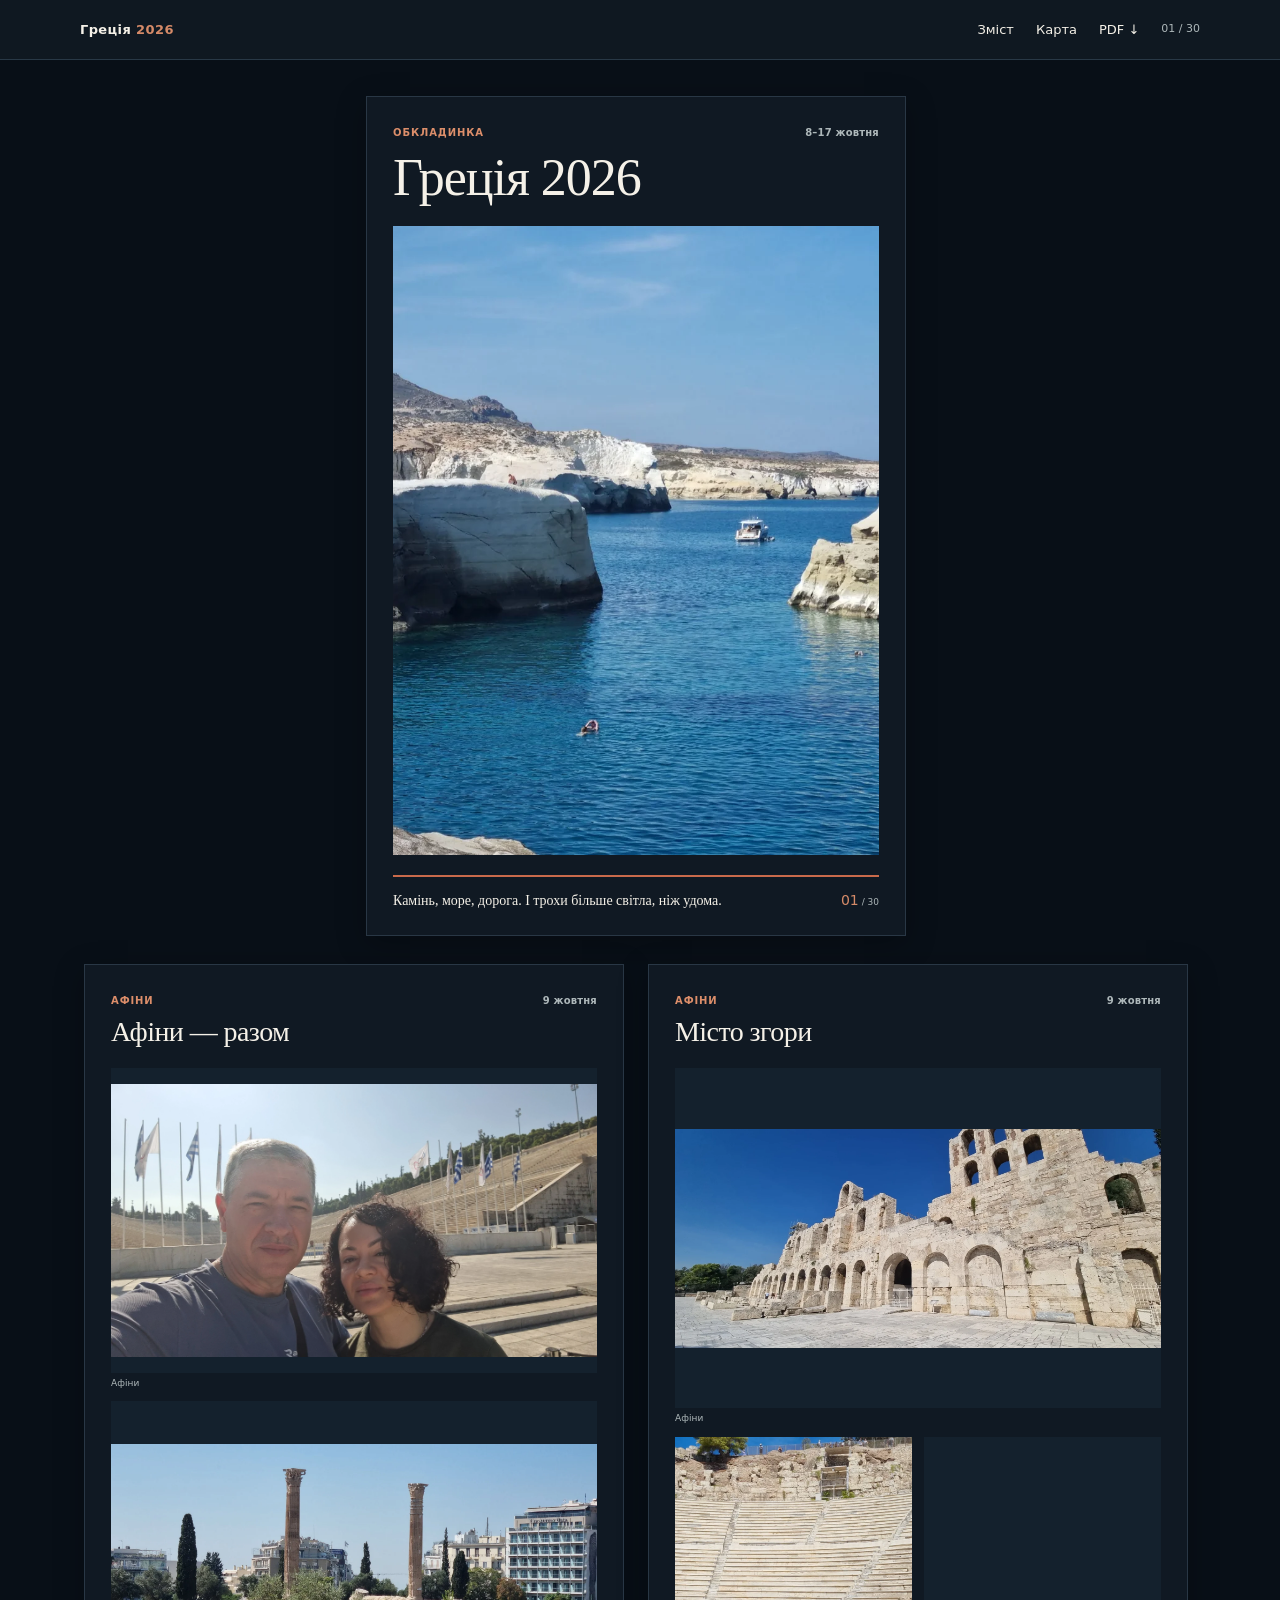
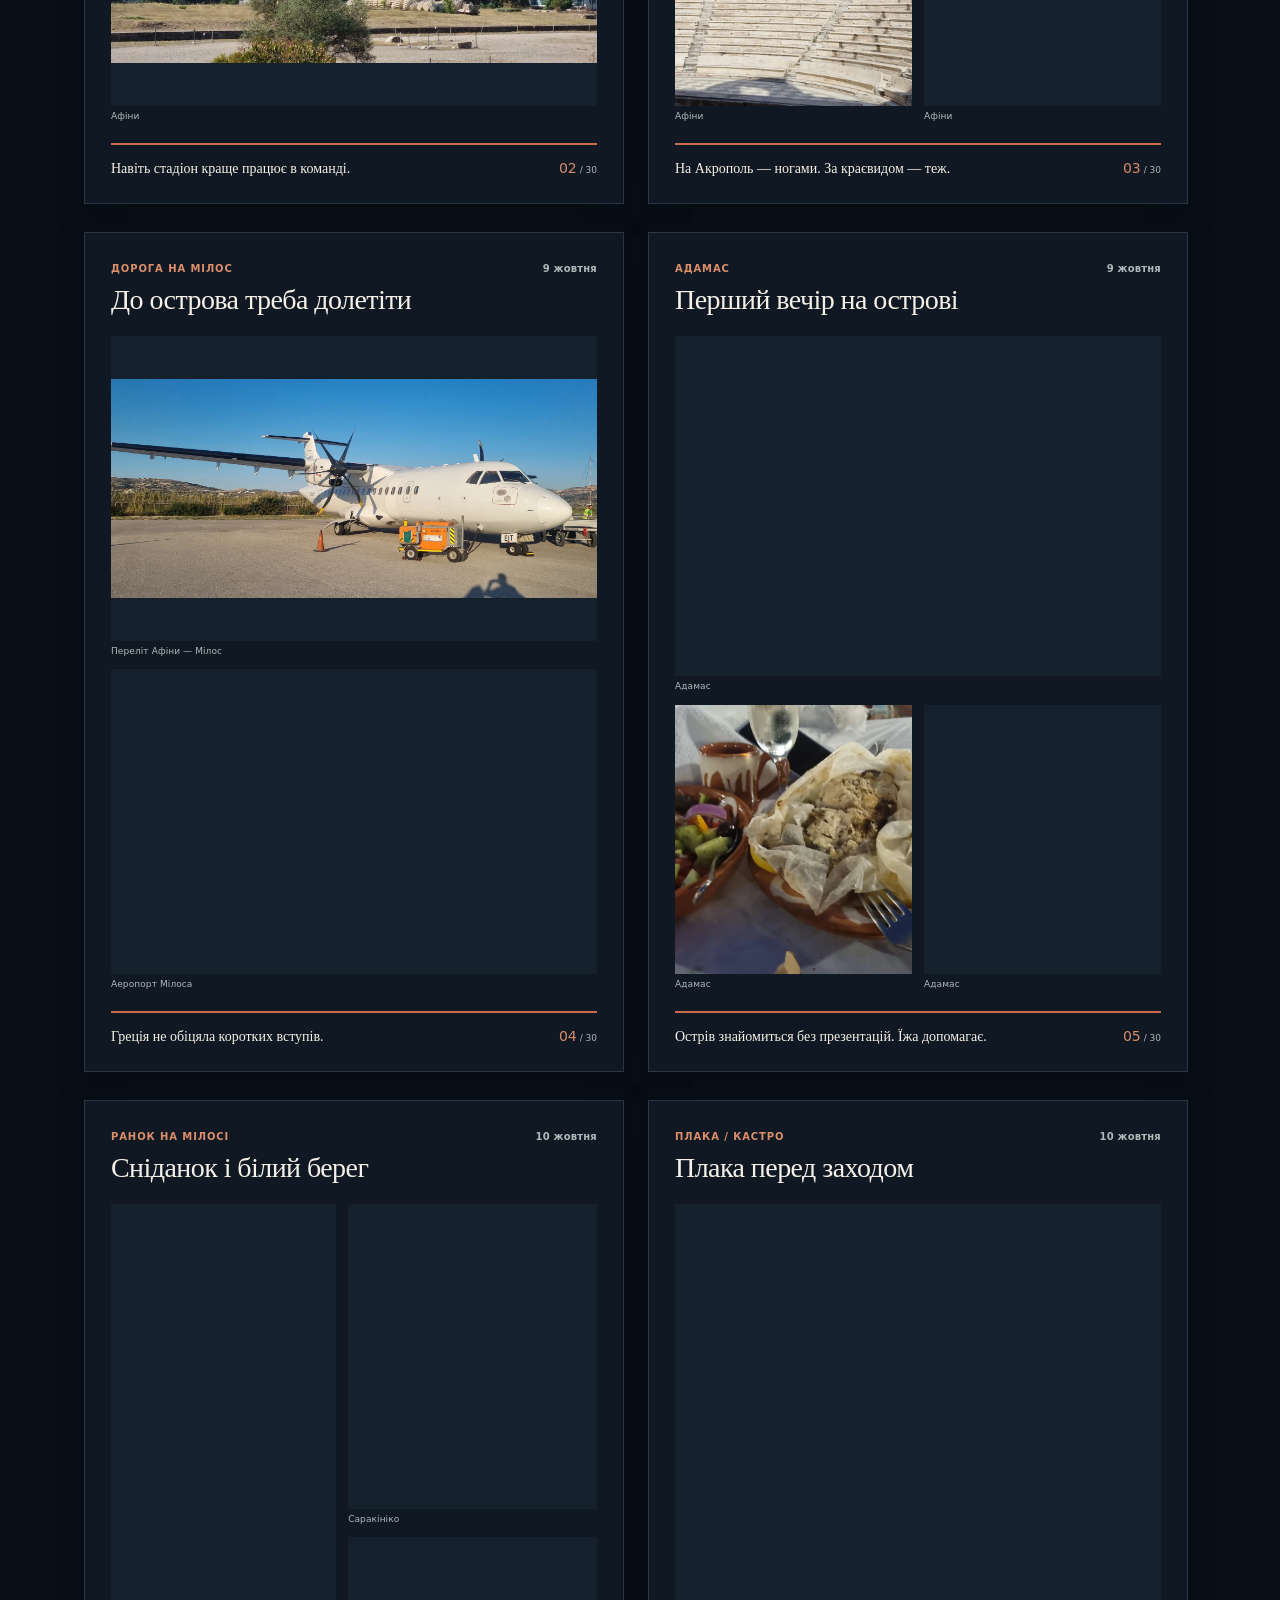
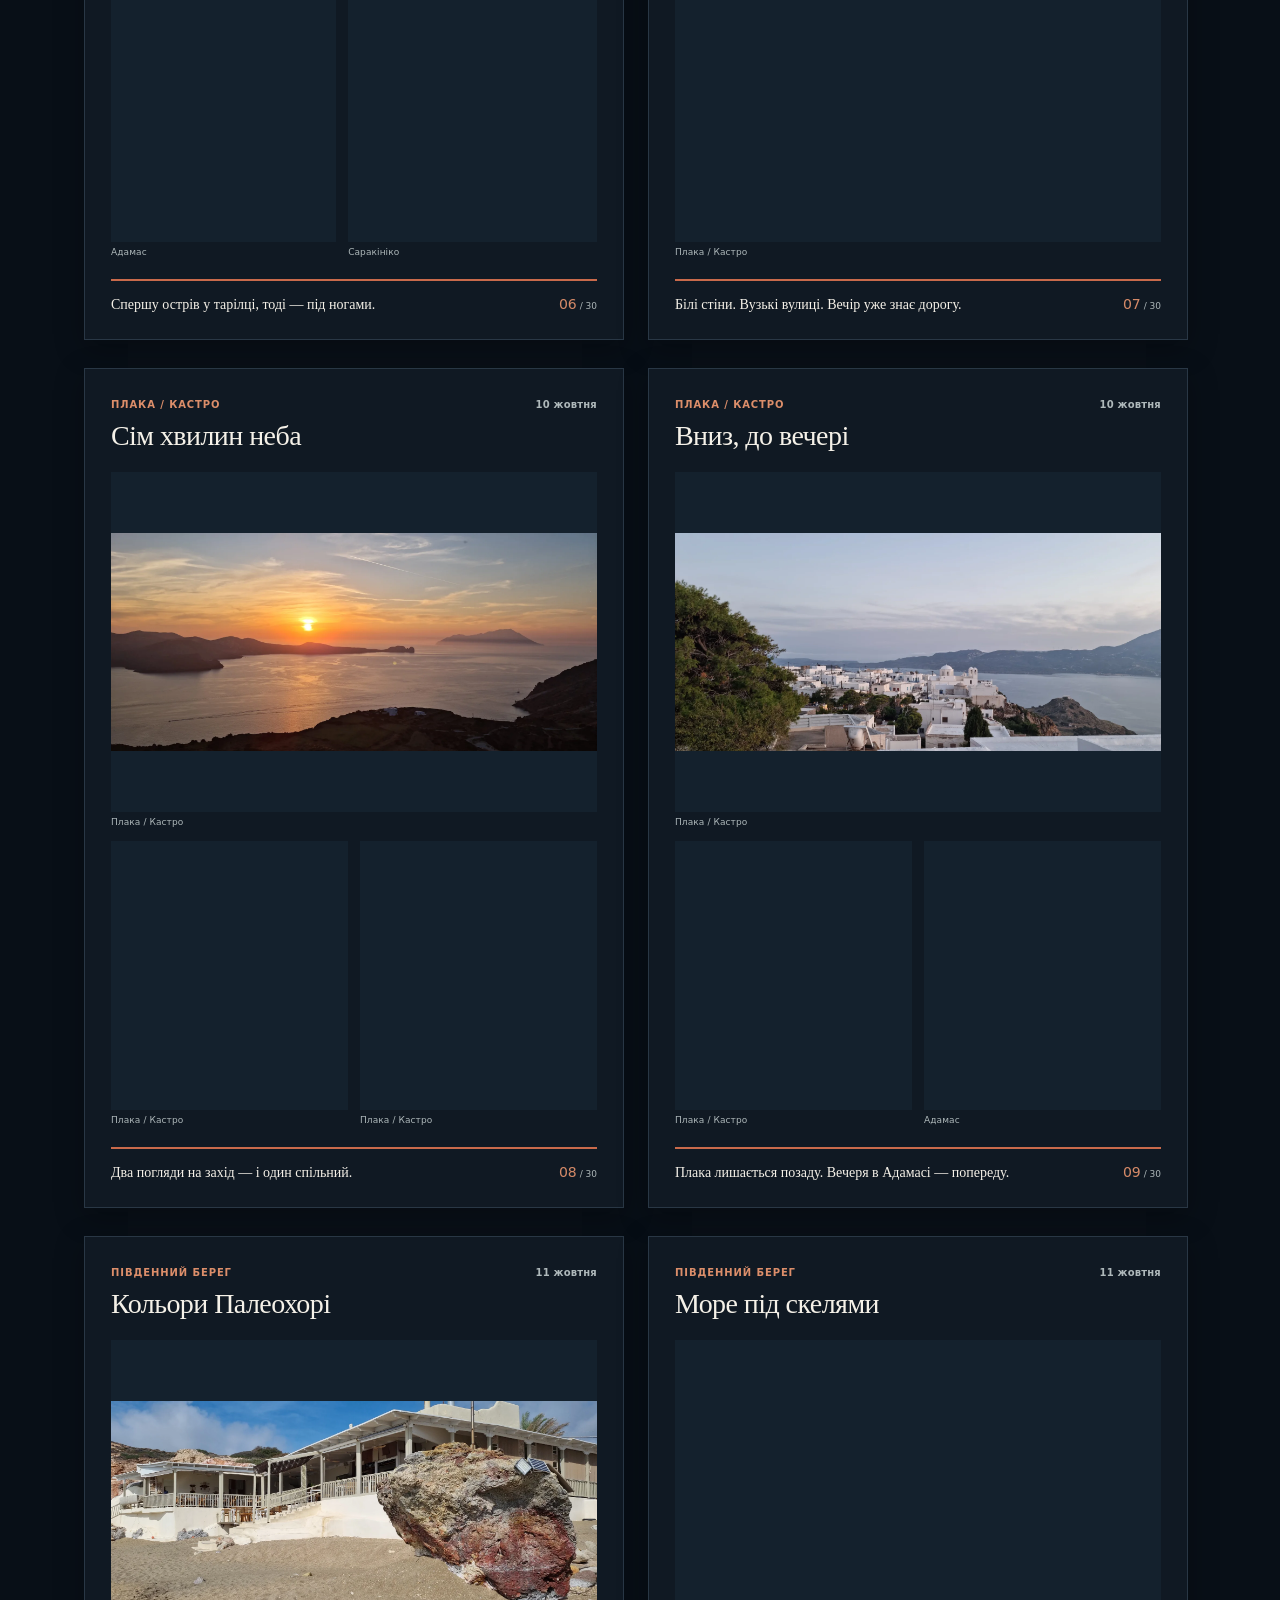
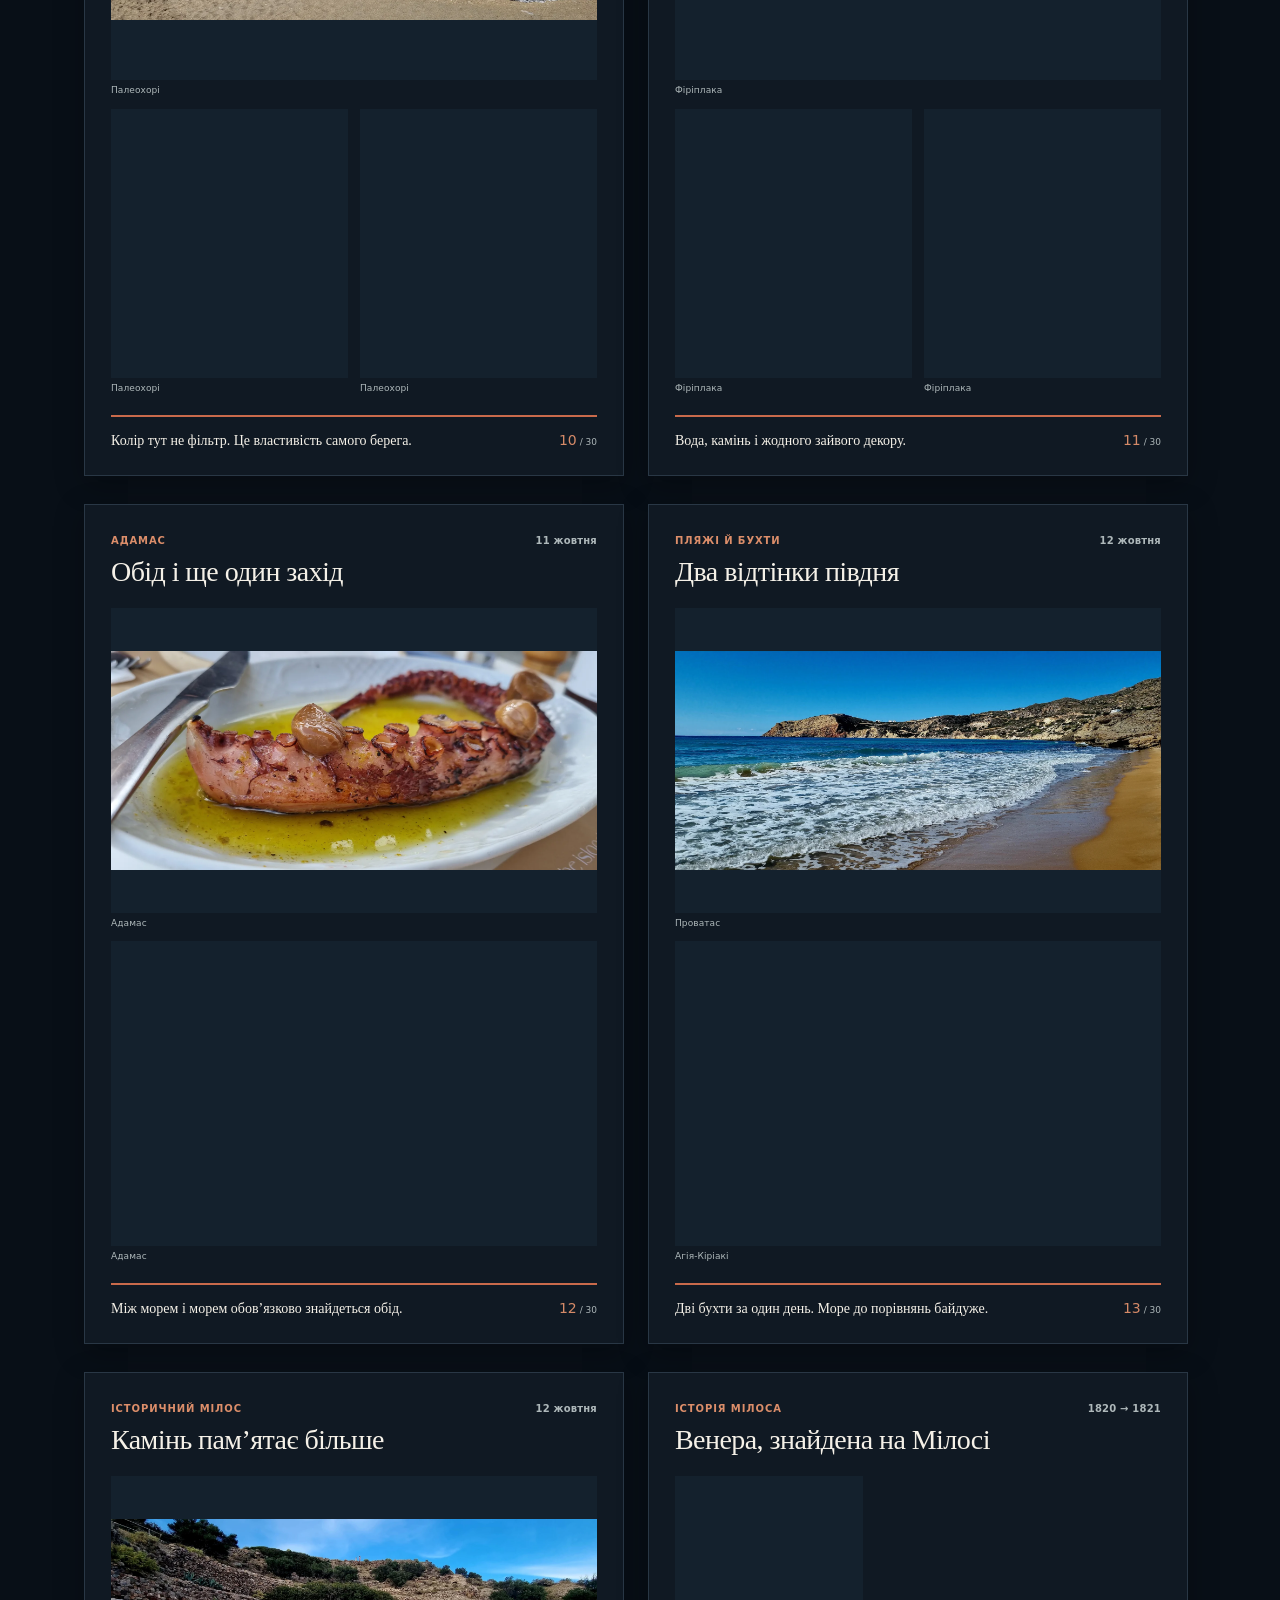
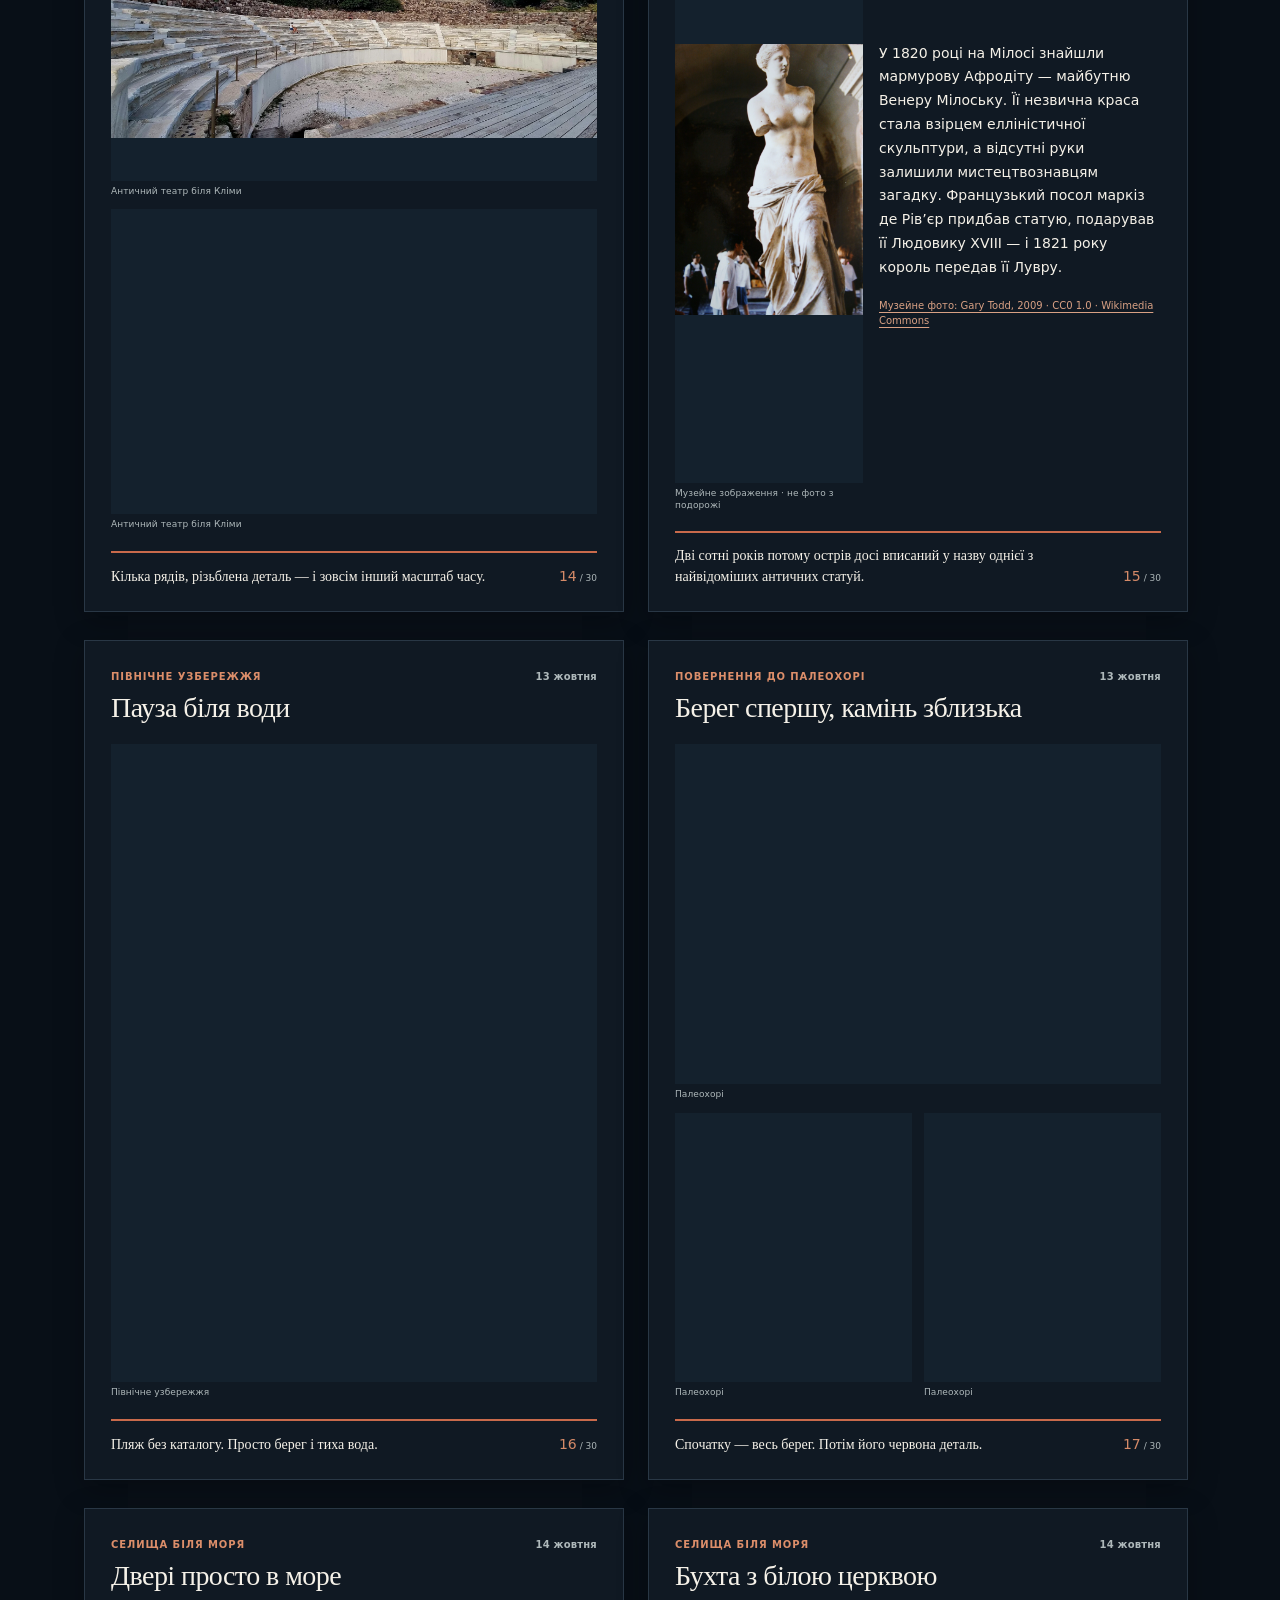
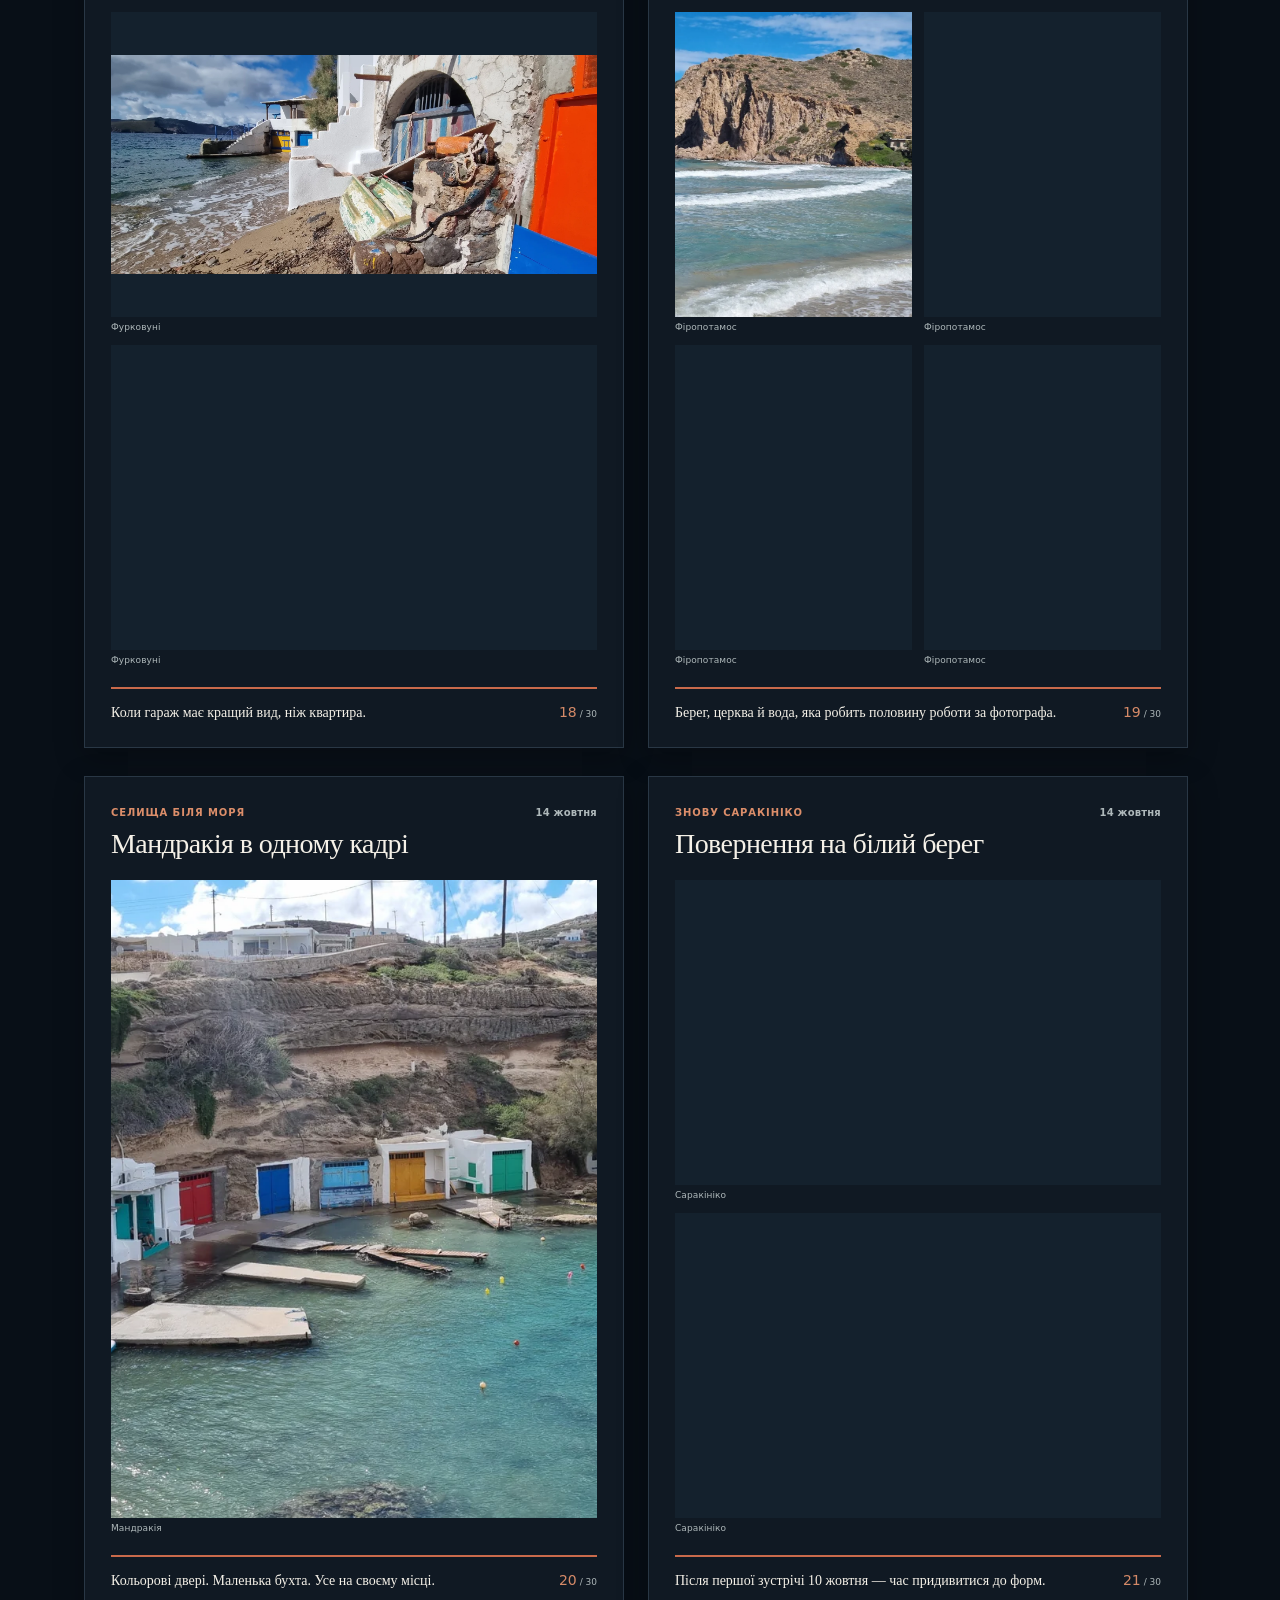
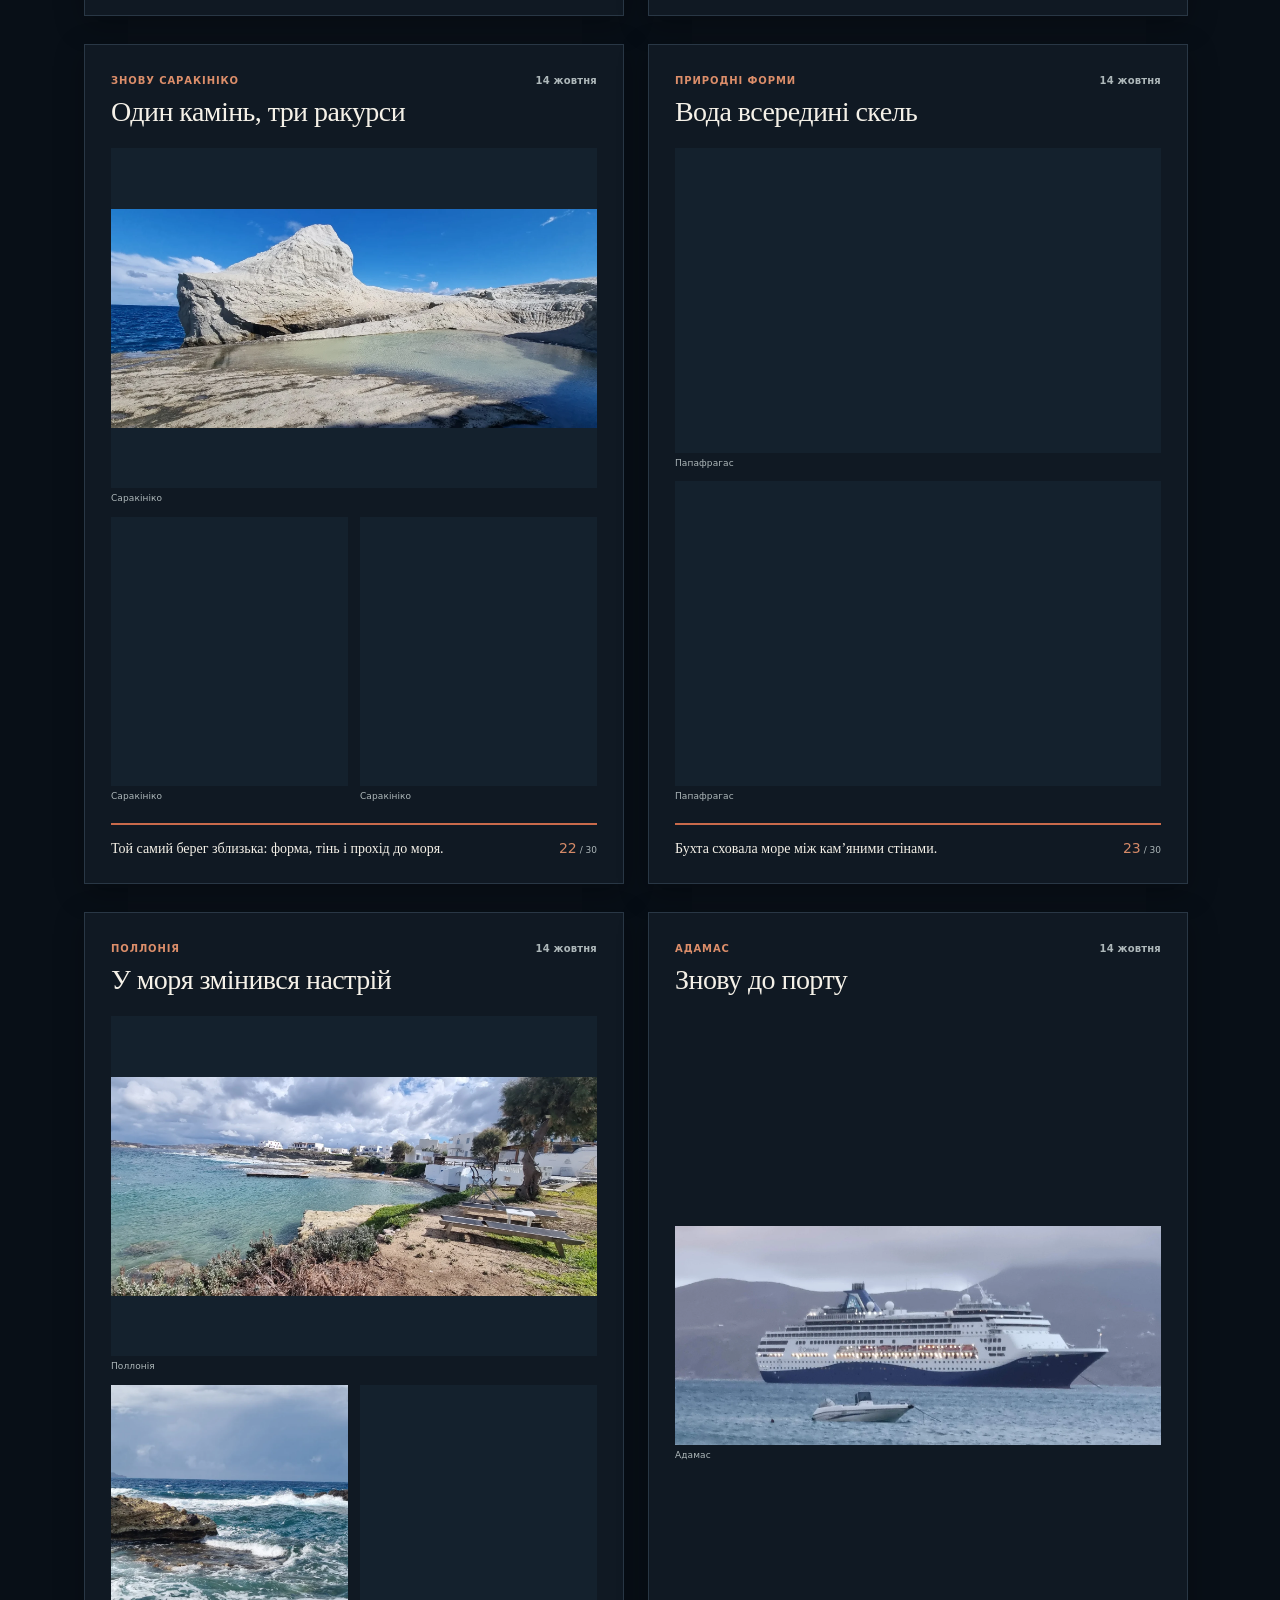
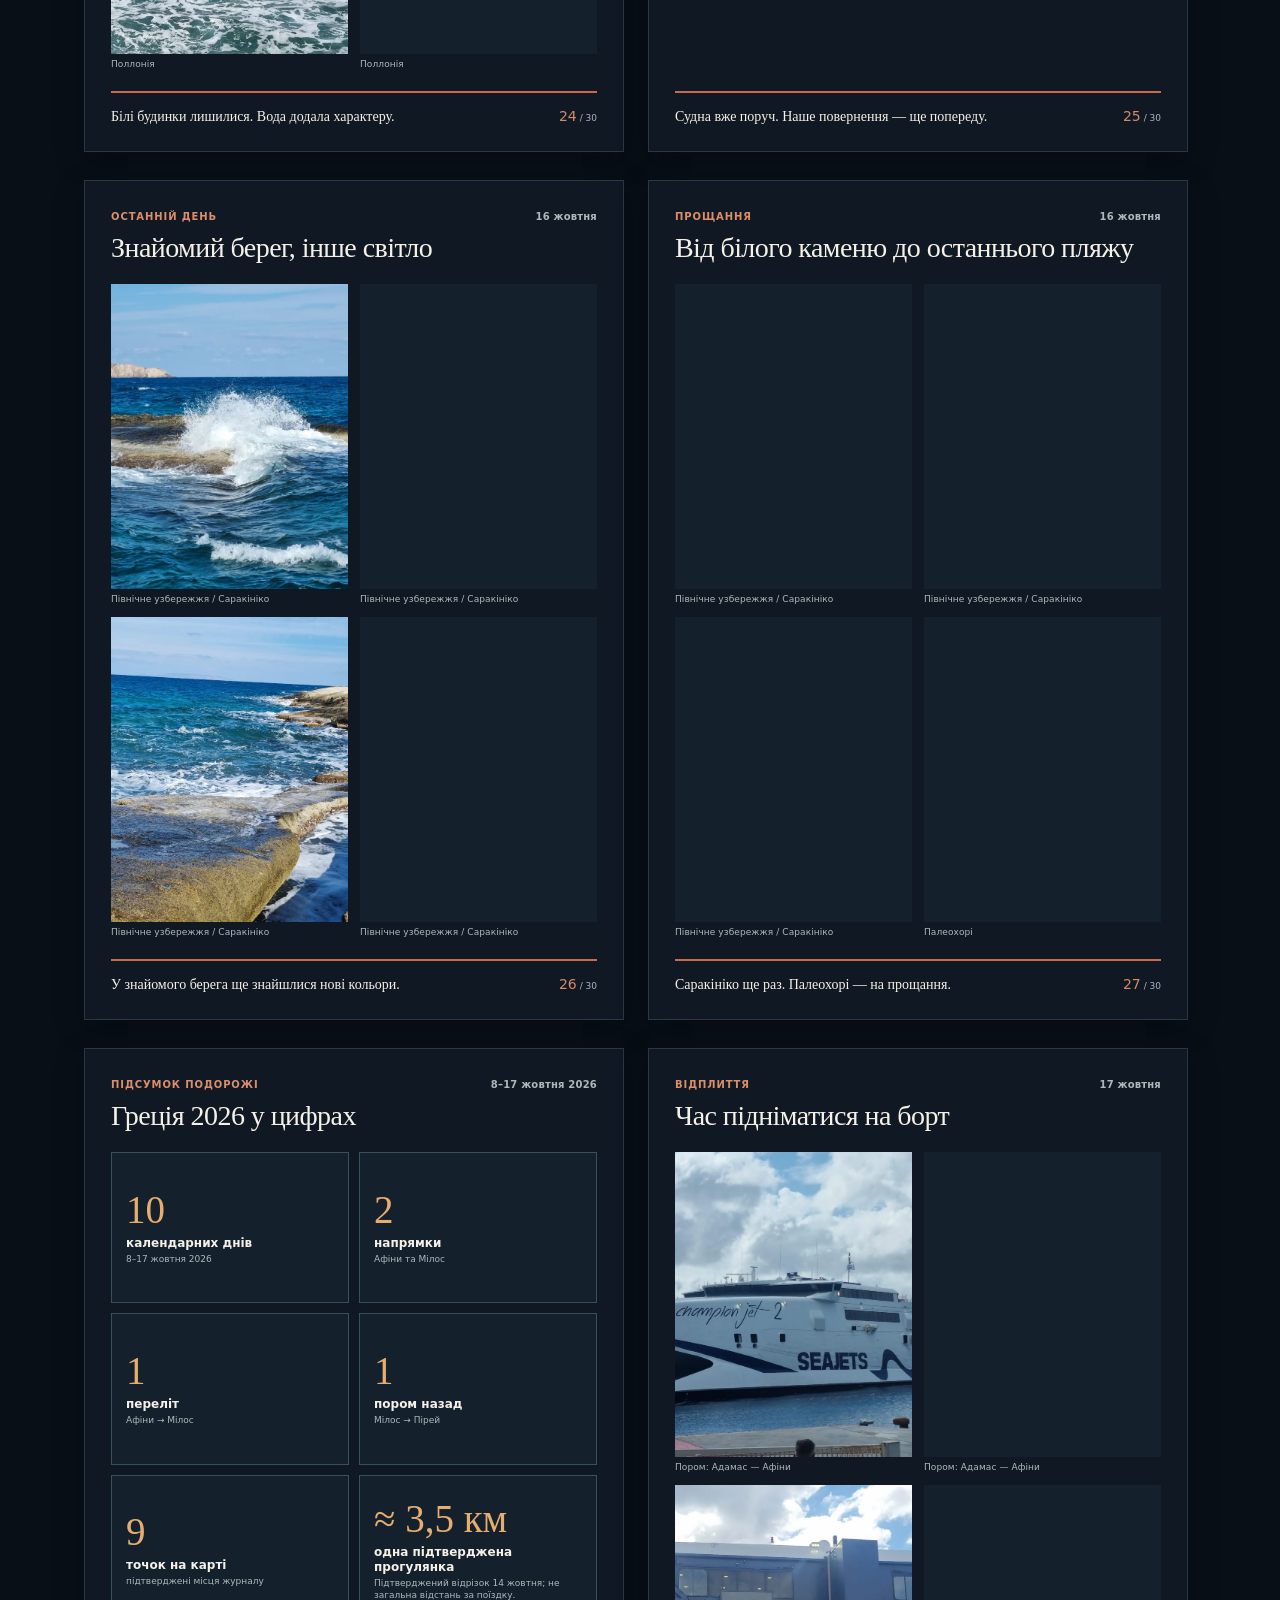
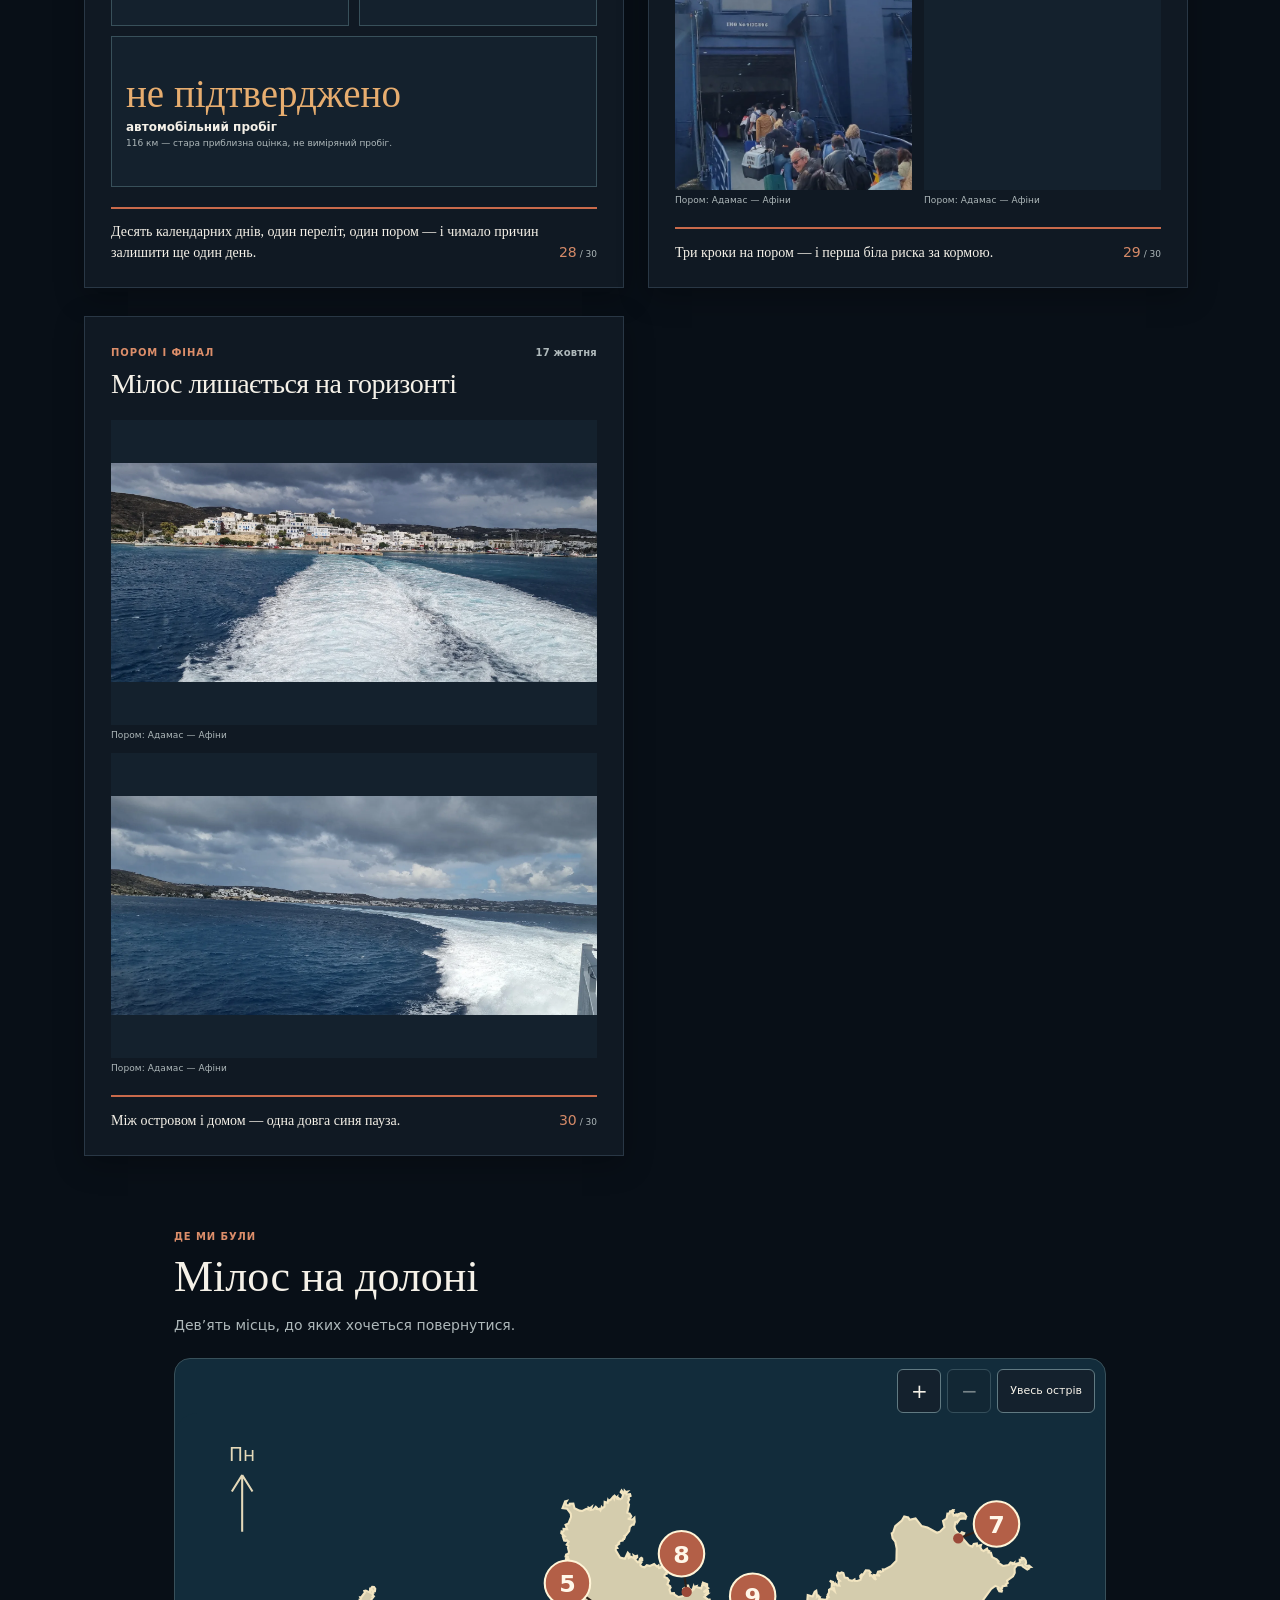
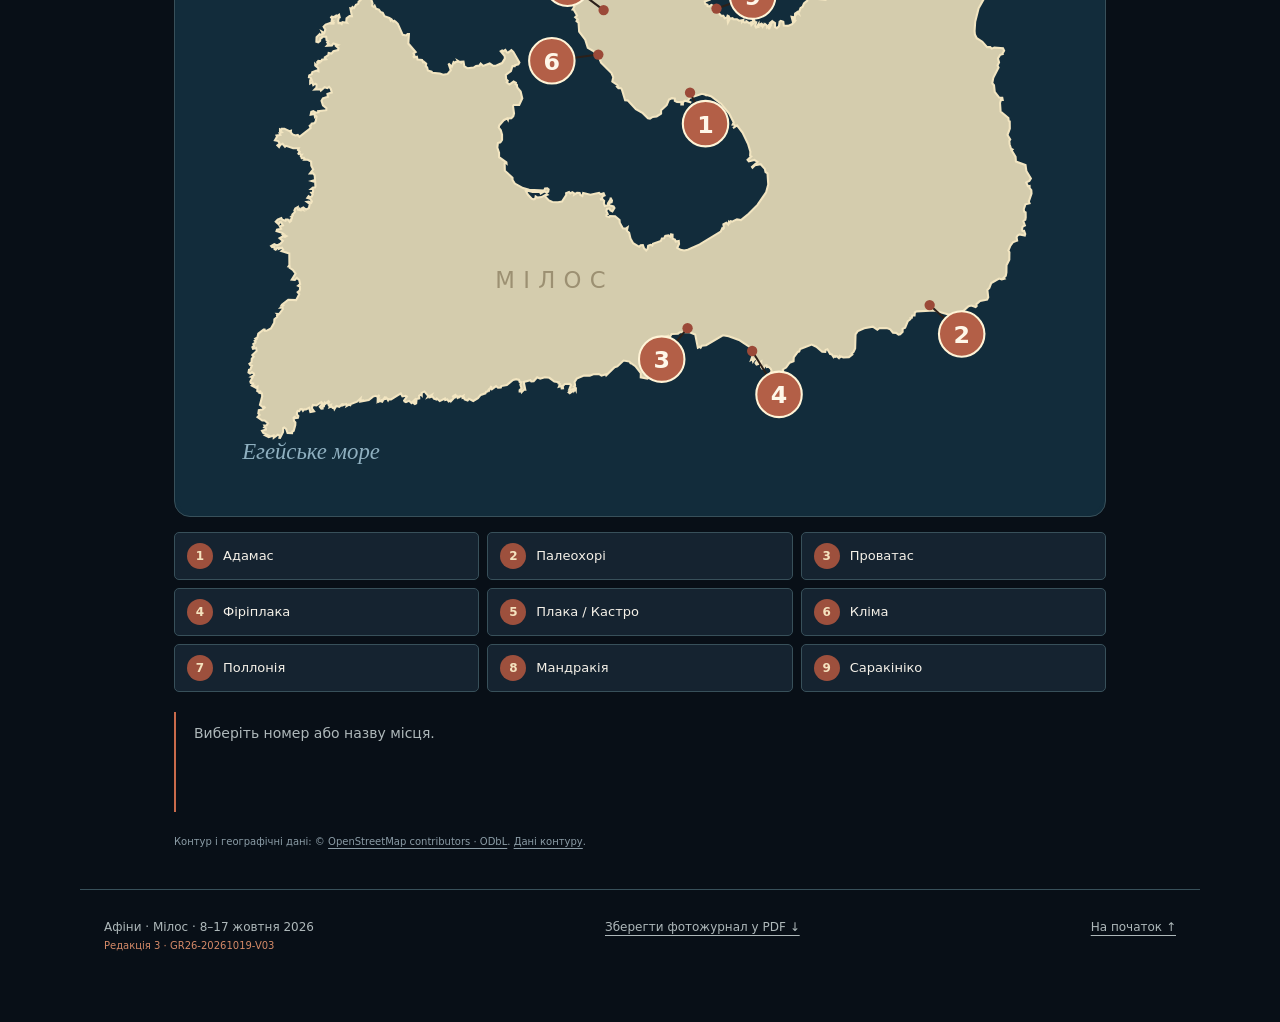
==== commit f5822727: "Prepare editorial edition 3 for review" ====
--- a/docs/index.html
+++ b/docs/index.html
@@ -1,34 +1,36 @@
-<!doctype html><html lang="uk"><head><meta charset="utf-8"><meta name="viewport" content="width=device-width,initial-scale=1,viewport-fit=cover"><meta name="theme-color" content="#101923"><meta name="description" content="Греція 2026 — авторський фотожурнал. Афіни та Мілос, 8–17 жовтня. 28 сторінок і 69 фотографій."><link rel="stylesheet" href="styles.css?v=editorial-2"><link rel="manifest" href="manifest.webmanifest"><title>Греція 2026 — камінь, море, дорога</title></head><body>
-<a class="skip-link" href="#journal">До журналу</a><nav class="reader-bar" aria-label="Навігація журналу"><a class="wordmark" href="#page-1">Греція <b>2026</b></a><details class="contents"><summary>Зміст</summary><div class="contents-links"><a href="#page-1"><span>01</span>Греція 2026</a><a href="#page-2"><span>02</span>Спочатку — місто</a><a href="#page-3"><span>03</span>Масштаб Афін</a><a href="#page-4"><span>04</span>До острова треба долетіти</a><a href="#page-5"><span>05</span>Перший вечір на острові</a><a href="#page-6"><span>06</span>Перша зустріч із білим берегом</a><a href="#page-7"><span>07</span>Плака перед заходом</a><a href="#page-8"><span>08</span>Сім хвилин неба</a><a href="#page-9"><span>09</span>Вниз, до вечері</a><a href="#page-10"><span>10</span>Кольори Палеохорі</a><a href="#page-11"><span>11</span>Море під скелями</a><a href="#page-12"><span>12</span>Обід і ще один захід</a><a href="#page-13"><span>13</span>Два відтінки півдня</a><a href="#page-14"><span>14</span>Камінь пам’ятає більше</a><a href="#page-15"><span>15</span>Пауза біля води</a><a href="#page-16"><span>16</span>Повернулися за кольором</a><a href="#page-17"><span>17</span>Двері просто в море</a><a href="#page-18"><span>18</span>Бухта з білою церквою</a><a href="#page-19"><span>19</span>Мандракія в одному кадрі</a><a href="#page-20"><span>20</span>Повернення на білий берег</a><a href="#page-21"><span>21</span>Один камінь, три ракурси</a><a href="#page-22"><span>22</span>Вода всередині скель</a><a href="#page-23"><span>23</span>У моря змінився настрій</a><a href="#page-24"><span>24</span>Знову до порту</a><a href="#page-25"><span>25</span>Знайомий берег, інше світло</a><a href="#page-26"><span>26</span>Від білого каменю до останнього пляжу</a><a href="#page-27"><span>27</span>Час підніматися на борт</a><a href="#page-28"><span>28</span>Берег віддаляється</a></div></details><a href="#island">Карта</a><a href="greece-2026.pdf" class="pdf-link">PDF ↓</a><span class="reading-progress" aria-live="off">01 / 28</span></nav>
-<main id="journal" class="book" aria-label="Фотожурнал із 28 сторінок"><article class="journal-page layout-cover" id="page-1" data-page="1" aria-labelledby="title-1"><header class="page-head"><p class="eyebrow">Обкладинка <span>8–17 жовтня</span></p><h1 id="title-1">Греція 2026</h1></header><div class="photo-grid"><figure class="photo-frame"><a href="assets/S12.jpg" data-photo="S12" aria-label="Відкрити фото: Біла бухта Саракініко й синя вода"><picture><source type="image/webp" srcset="assets/S12.webp"><img src="assets/S12.jpg" width="1800" height="1013" alt="Біла бухта Саракініко й синя вода" loading="eager" decoding="async" fetchpriority=high></picture></a><figcaption>Саракініко</figcaption></figure></div><footer class="page-foot"><p>Камінь, море, дорога. І трохи більше світла, ніж удома.</p><span class="folio" aria-label="Сторінка 1 з 28">01<small> / 28</small></span></footer></article>
-<article class="journal-page layout-pair" id="page-2" data-page="2" aria-labelledby="title-2"><header class="page-head"><p class="eyebrow">Афіни <span>9 жовтня</span></p><h2 id="title-2">Спочатку — місто</h2></header><div class="photo-grid"><figure class="photo-frame"><a href="assets/S01.jpg" data-photo="S01" aria-label="Відкрити фото: Панафінейський стадіон в Афінах"><picture><source type="image/webp" srcset="assets/S01.webp"><img src="assets/S01.jpg" width="1800" height="811" alt="Панафінейський стадіон в Афінах" loading="lazy" decoding="async" ></picture></a><figcaption>Афіни</figcaption></figure><figure class="photo-frame"><a href="assets/S02.jpg" data-photo="S02" aria-label="Відкрити фото: Колони храму Зевса в Афінах"><picture><source type="image/webp" srcset="assets/S02.webp"><img src="assets/S02.jpg" width="1800" height="811" alt="Колони храму Зевса в Афінах" loading="lazy" decoding="async" ></picture></a><figcaption>Афіни</figcaption></figure></div><footer class="page-foot"><p>Античність, яка не вміє бути непомітною.</p><span class="folio" aria-label="Сторінка 2 з 28">02<small> / 28</small></span></footer></article>
-<article class="journal-page layout-triptych" id="page-3" data-page="3" aria-labelledby="title-3"><header class="page-head"><p class="eyebrow">Афіни <span>9 жовтня</span></p><h2 id="title-3">Масштаб Афін</h2></header><div class="photo-grid"><figure class="photo-frame"><a href="assets/S03.jpg" data-photo="S03" aria-label="Відкрити фото: Одеон Ірода Аттика: кам’яні арки"><picture><source type="image/webp" srcset="assets/S03.webp"><img src="assets/S03.jpg" width="1800" height="811" alt="Одеон Ірода Аттика: кам’яні арки" loading="lazy" decoding="async" ></picture></a><figcaption>Афіни</figcaption></figure><figure class="photo-frame"><a href="assets/S04.jpg" data-photo="S04" aria-label="Відкрити фото: Одеон Ірода Аттика крізь арку"><picture><source type="image/webp" srcset="assets/S04.webp"><img src="assets/S04.jpg" width="1800" height="811" alt="Одеон Ірода Аттика крізь арку" loading="lazy" decoding="async" ></picture></a><figcaption>Афіни</figcaption></figure><figure class="photo-frame"><a href="assets/S05.jpg" data-photo="S05" aria-label="Відкрити фото: Акрополь над Афінами"><picture><source type="image/webp" srcset="assets/S05.webp"><img src="assets/S05.jpg" width="1800" height="811" alt="Акрополь над Афінами" loading="lazy" decoding="async" ></picture></a><figcaption>Афіни</figcaption></figure></div><footer class="page-foot"><p>Кілька тисяч років історії — і жодного поспіху.</p><span class="folio" aria-label="Сторінка 3 з 28">03<small> / 28</small></span></footer></article>
-<article class="journal-page layout-pair" id="page-4" data-page="4" aria-labelledby="title-4"><header class="page-head"><p class="eyebrow">Дорога на Мілос <span>9 жовтня</span></p><h2 id="title-4">До острова треба долетіти</h2></header><div class="photo-grid"><figure class="photo-frame"><a href="assets/S06.jpg" data-photo="S06" aria-label="Відкрити фото: Літак перед перельотом на Мілос"><picture><source type="image/webp" srcset="assets/S06.webp"><img src="assets/S06.jpg" width="1800" height="811" alt="Літак перед перельотом на Мілос" loading="lazy" decoding="async" ></picture></a><figcaption>Переліт Афіни — Мілос</figcaption></figure><figure class="photo-frame"><a href="assets/S07.jpg" data-photo="S07" aria-label="Відкрити фото: Будівля аеропорту Мілоса"><picture><source type="image/webp" srcset="assets/S07.webp"><img src="assets/S07.jpg" width="1800" height="811" alt="Будівля аеропорту Мілоса" loading="lazy" decoding="async" ></picture></a><figcaption>Аеропорт Мілоса</figcaption></figure></div><footer class="page-foot"><p>Греція не обіцяла коротких вступів.</p><span class="folio" aria-label="Сторінка 4 з 28">04<small> / 28</small></span></footer></article>
-<article class="journal-page layout-triptych" id="page-5" data-page="5" aria-labelledby="title-5"><header class="page-head"><p class="eyebrow">Адамас <span>9 жовтня</span></p><h2 id="title-5">Перший вечір на острові</h2></header><div class="photo-grid"><figure class="photo-frame"><a href="assets/S08.jpg" data-photo="S08" aria-label="Відкрити фото: Вечірнє світло над Адамасом"><picture><source type="image/webp" srcset="assets/S08.webp"><img src="assets/S08.jpg" width="1800" height="811" alt="Вечірнє світло над Адамасом" loading="lazy" decoding="async" ></picture></a><figcaption>Адамас</figcaption></figure><figure class="photo-frame"><a href="assets/S09.jpg" data-photo="S09" aria-label="Відкрити фото: Перша вечеря на Мілосі"><picture><source type="image/webp" srcset="assets/S09.webp"><img src="assets/S09.jpg" width="1800" height="811" alt="Перша вечеря на Мілосі" loading="lazy" decoding="async" ></picture></a><figcaption>Адамас</figcaption></figure><figure class="photo-frame"><a href="assets/S10.jpg" data-photo="S10" aria-label="Відкрити фото: Освітлена таверна в Адамасі"><picture><source type="image/webp" srcset="assets/S10.webp"><img src="assets/S10.jpg" width="1800" height="811" alt="Освітлена таверна в Адамасі" loading="lazy" decoding="async" ></picture></a><figcaption>Адамас</figcaption></figure></div><footer class="page-foot"><p>Острів знайомиться без презентацій. Їжа допомагає.</p><span class="folio" aria-label="Сторінка 5 з 28">05<small> / 28</small></span></footer></article>
-<article class="journal-page layout-triptych" id="page-6" data-page="6" aria-labelledby="title-6"><header class="page-head"><p class="eyebrow">Саракініко <span>10 жовтня</span></p><h2 id="title-6">Перша зустріч із білим берегом</h2></header><div class="photo-grid"><figure class="photo-frame"><a href="assets/S11.jpg" data-photo="S11" aria-label="Відкрити фото: Білі скелі Саракініко"><picture><source type="image/webp" srcset="assets/S11.webp"><img src="assets/S11.jpg" width="1800" height="1013" alt="Білі скелі Саракініко" loading="lazy" decoding="async" ></picture></a><figcaption>Саракініко</figcaption></figure><figure class="photo-frame"><a href="assets/S13.jpg" data-photo="S13" aria-label="Відкрити фото: Кам’яна арка над водою в Саракініко"><picture><source type="image/webp" srcset="assets/S13.webp"><img src="assets/S13.jpg" width="1800" height="1013" alt="Кам’яна арка над водою в Саракініко" loading="lazy" decoding="async" ></picture></a><figcaption>Саракініко</figcaption></figure><figure class="photo-frame"><a href="assets/S14.jpg" data-photo="S14" aria-label="Відкрити фото: Скельна форма в морі біля Саракініко"><picture><source type="image/webp" srcset="assets/S14.webp"><img src="assets/S14.jpg" width="1800" height="1013" alt="Скельна форма в морі біля Саракініко" loading="lazy" decoding="async" ></picture></a><figcaption>Саракініко</figcaption></figure></div><footer class="page-foot"><p>Інша планета — з дуже знайомим морем.</p><span class="folio" aria-label="Сторінка 6 з 28">06<small> / 28</small></span></footer></article>
-<article class="journal-page layout-solo" id="page-7" data-page="7" aria-labelledby="title-7"><header class="page-head"><p class="eyebrow">Плака / Кастро <span>10 жовтня</span></p><h2 id="title-7">Плака перед заходом</h2></header><div class="photo-grid"><figure class="photo-frame"><a href="assets/S15.jpg" data-photo="S15" aria-label="Відкрити фото: Вечірня вулиця Плаки"><picture><source type="image/webp" srcset="assets/S15.webp"><img src="assets/S15.jpg" width="1012" height="1800" alt="Вечірня вулиця Плаки" loading="lazy" decoding="async" ></picture></a><figcaption>Плака / Кастро</figcaption></figure></div><footer class="page-foot"><p>Білі стіни. Вузькі вулиці. Вечір уже знає дорогу.</p><span class="folio" aria-label="Сторінка 7 з 28">07<small> / 28</small></span></footer></article>
-<article class="journal-page layout-triptych" id="page-8" data-page="8" aria-labelledby="title-8"><header class="page-head"><p class="eyebrow">Плака / Кастро <span>10 жовтня</span></p><h2 id="title-8">Сім хвилин неба</h2></header><div class="photo-grid"><figure class="photo-frame"><a href="assets/S16.jpg" data-photo="S16" aria-label="Відкрити фото: Захід сонця з Кастро: початок"><picture><source type="image/webp" srcset="assets/S16.webp"><img src="assets/S16.jpg" width="1800" height="810" alt="Захід сонця з Кастро: початок" loading="lazy" decoding="async" ></picture></a><figcaption>Плака / Кастро</figcaption></figure><figure class="photo-frame"><a href="assets/S17.jpg" data-photo="S17" aria-label="Відкрити фото: Захід сонця з Кастро: тепле світло"><picture><source type="image/webp" srcset="assets/S17.webp"><img src="assets/S17.jpg" width="1800" height="810" alt="Захід сонця з Кастро: тепле світло" loading="lazy" decoding="async" ></picture></a><figcaption>Плака / Кастро</figcaption></figure><figure class="photo-frame"><a href="assets/S18.jpg" data-photo="S18" aria-label="Відкрити фото: Захід сонця з Кастро: останні промені"><picture><source type="image/webp" srcset="assets/S18.webp"><img src="assets/S18.jpg" width="1800" height="810" alt="Захід сонця з Кастро: останні промені" loading="lazy" decoding="async" ></picture></a><figcaption>Плака / Кастро</figcaption></figure></div><footer class="page-foot"><p>Те саме море. Три моменти одного заходу.</p><span class="folio" aria-label="Сторінка 8 з 28">08<small> / 28</small></span></footer></article>
-<article class="journal-page layout-triptych" id="page-9" data-page="9" aria-labelledby="title-9"><header class="page-head"><p class="eyebrow">Плака / Кастро <span>10 жовтня</span></p><h2 id="title-9">Вниз, до вечері</h2></header><div class="photo-grid"><figure class="photo-frame"><a href="assets/S19.jpg" data-photo="S19" aria-label="Відкрити фото: Плака й море з висоти Кастро"><picture><source type="image/webp" srcset="assets/S19.webp"><img src="assets/S19.jpg" width="1800" height="810" alt="Плака й море з висоти Кастро" loading="lazy" decoding="async" ></picture></a><figcaption>Плака / Кастро</figcaption></figure><figure class="photo-frame"><a href="assets/S20.jpg" data-photo="S20" aria-label="Відкрити фото: Біла вулиця Плаки"><picture><source type="image/webp" srcset="assets/S20.webp"><img src="assets/S20.jpg" width="1800" height="811" alt="Біла вулиця Плаки" loading="lazy" decoding="async" ></picture></a><figcaption>Плака / Кастро</figcaption></figure><figure class="photo-frame"><a href="assets/S21.jpg" data-photo="S21" aria-label="Відкрити фото: Вечеря після прогулянки"><picture><source type="image/webp" srcset="assets/S21.webp"><img src="assets/S21.jpg" width="1800" height="811" alt="Вечеря після прогулянки" loading="lazy" decoding="async" ></picture></a><figcaption>Адамас</figcaption></figure></div><footer class="page-foot"><p>Плака лишається позаду. Вечеря в Адамасі — попереду.</p><span class="folio" aria-label="Сторінка 9 з 28">09<small> / 28</small></span></footer></article>
-<article class="journal-page layout-triptych" id="page-10" data-page="10" aria-labelledby="title-10"><header class="page-head"><p class="eyebrow">Південний берег <span>11 жовтня</span></p><h2 id="title-10">Кольори Палеохорі</h2></header><div class="photo-grid"><figure class="photo-frame"><a href="assets/S22.jpg" data-photo="S22" aria-label="Відкрити фото: Кольоровий камінь на пляжі Палеохорі"><picture><source type="image/webp" srcset="assets/S22.webp"><img src="assets/S22.jpg" width="1800" height="811" alt="Кольоровий камінь на пляжі Палеохорі" loading="lazy" decoding="async" ></picture></a><figcaption>Палеохорі</figcaption></figure><figure class="photo-frame"><a href="assets/S23.jpg" data-photo="S23" aria-label="Відкрити фото: Рожеві й жовті шари Палеохорі"><picture><source type="image/webp" srcset="assets/S23.webp"><img src="assets/S23.jpg" width="1800" height="811" alt="Рожеві й жовті шари Палеохорі" loading="lazy" decoding="async" ></picture></a><figcaption>Палеохорі</figcaption></figure><figure class="photo-frame"><a href="assets/S24.jpg" data-photo="S24" aria-label="Відкрити фото: Кольоровий схил над пляжем Палеохорі"><picture><source type="image/webp" srcset="assets/S24.webp"><img src="assets/S24.jpg" width="1800" height="811" alt="Кольоровий схил над пляжем Палеохорі" loading="lazy" decoding="async" ></picture></a><figcaption>Палеохорі</figcaption></figure></div><footer class="page-foot"><p>Колір тут не фільтр. Це властивість самого берега.</p><span class="folio" aria-label="Сторінка 10 з 28">10<small> / 28</small></span></footer></article>
-<article class="journal-page layout-triptych" id="page-11" data-page="11" aria-labelledby="title-11"><header class="page-head"><p class="eyebrow">Південний берег <span>11 жовтня</span></p><h2 id="title-11">Море під скелями</h2></header><div class="photo-grid"><figure class="photo-frame"><a href="assets/S25.jpg" data-photo="S25" aria-label="Відкрити фото: Бірюзова вода Фіріплаки"><picture><source type="image/webp" srcset="assets/S25.webp"><img src="assets/S25.jpg" width="1800" height="811" alt="Бірюзова вода Фіріплаки" loading="lazy" decoding="async" ></picture></a><figcaption>Фіріплака</figcaption></figure><figure class="photo-frame"><a href="assets/S26.jpg" data-photo="S26" aria-label="Відкрити фото: Світлі скелі й берег Фіріплаки"><picture><source type="image/webp" srcset="assets/S26.webp"><img src="assets/S26.jpg" width="1800" height="811" alt="Світлі скелі й берег Фіріплаки" loading="lazy" decoding="async" ></picture></a><figcaption>Фіріплака</figcaption></figure><figure class="photo-frame"><a href="assets/S27.jpg" data-photo="S27" aria-label="Відкрити фото: Пористий камінь біля Фіріплаки"><picture><source type="image/webp" srcset="assets/S27.webp"><img src="assets/S27.jpg" width="1800" height="811" alt="Пористий камінь біля Фіріплаки" loading="lazy" decoding="async" ></picture></a><figcaption>Фіріплака</figcaption></figure></div><footer class="page-foot"><p>Вода, камінь і жодного зайвого декору.</p><span class="folio" aria-label="Сторінка 11 з 28">11<small> / 28</small></span></footer></article>
-<article class="journal-page layout-pair" id="page-12" data-page="12" aria-labelledby="title-12"><header class="page-head"><p class="eyebrow">Адамас <span>11 жовтня</span></p><h2 id="title-12">Обід і ще один захід</h2></header><div class="photo-grid"><figure class="photo-frame"><a href="assets/S28.jpg" data-photo="S28" aria-label="Відкрити фото: Обід в Адамасі: восьминіг"><picture><source type="image/webp" srcset="assets/S28.webp"><img src="assets/S28.jpg" width="1800" height="811" alt="Обід в Адамасі: восьминіг" loading="lazy" decoding="async" ></picture></a><figcaption>Адамас</figcaption></figure><figure class="photo-frame"><a href="assets/S29.jpg" data-photo="S29" aria-label="Відкрити фото: Вечір над Адамасом"><picture><source type="image/webp" srcset="assets/S29.webp"><img src="assets/S29.jpg" width="1800" height="811" alt="Вечір над Адамасом" loading="lazy" decoding="async" ></picture></a><figcaption>Адамас</figcaption></figure></div><footer class="page-foot"><p>Між морем і морем обов’язково знайдеться обід.</p><span class="folio" aria-label="Сторінка 12 з 28">12<small> / 28</small></span></footer></article>
-<article class="journal-page layout-pair" id="page-13" data-page="13" aria-labelledby="title-13"><header class="page-head"><p class="eyebrow">Пляжі й бухти <span>12 жовтня</span></p><h2 id="title-13">Два відтінки півдня</h2></header><div class="photo-grid"><figure class="photo-frame"><a href="assets/S30.jpg" data-photo="S30" aria-label="Відкрити фото: Прибій на пляжі Проватас"><picture><source type="image/webp" srcset="assets/S30.webp"><img src="assets/S30.jpg" width="1800" height="811" alt="Прибій на пляжі Проватас" loading="lazy" decoding="async" ></picture></a><figcaption>Проватас</figcaption></figure><figure class="photo-frame"><a href="assets/S31.jpg" data-photo="S31" aria-label="Відкрити фото: Море й схил у бухті Агія-Кіріакі"><picture><source type="image/webp" srcset="assets/S31.webp"><img src="assets/S31.jpg" width="1800" height="811" alt="Море й схил у бухті Агія-Кіріакі" loading="lazy" decoding="async" ></picture></a><figcaption>Агія-Кіріакі</figcaption></figure></div><footer class="page-foot"><p>Дві бухти за один день. Море до порівнянь байдуже.</p><span class="folio" aria-label="Сторінка 13 з 28">13<small> / 28</small></span></footer></article>
-<article class="journal-page layout-pair" id="page-14" data-page="14" aria-labelledby="title-14"><header class="page-head"><p class="eyebrow">Історичний Мілос <span>12 жовтня</span></p><h2 id="title-14">Камінь пам’ятає більше</h2></header><div class="photo-grid"><figure class="photo-frame"><a href="assets/S32.jpg" data-photo="S32" aria-label="Відкрити фото: Античний театр над узбережжям Кліми"><picture><source type="image/webp" srcset="assets/S32.webp"><img src="assets/S32.jpg" width="1800" height="811" alt="Античний театр над узбережжям Кліми" loading="lazy" decoding="async" ></picture></a><figcaption>Античний театр біля Кліми</figcaption></figure><figure class="photo-frame"><a href="assets/S33.jpg" data-photo="S33" aria-label="Відкрити фото: Різьблена кам’яна деталь біля античного театру"><picture><source type="image/webp" srcset="assets/S33.webp"><img src="assets/S33.jpg" width="1800" height="811" alt="Різьблена кам’яна деталь біля античного театру" loading="lazy" decoding="async" ></picture></a><figcaption>Античний театр біля Кліми</figcaption></figure></div><footer class="page-foot"><p>Кілька рядів, різьблена деталь — і зовсім інший масштаб часу.</p><span class="folio" aria-label="Сторінка 14 з 28">14<small> / 28</small></span></footer></article>
-<article class="journal-page layout-solo" id="page-15" data-page="15" aria-labelledby="title-15"><header class="page-head"><p class="eyebrow">Північне узбережжя <span>13 жовтня</span></p><h2 id="title-15">Пауза біля води</h2></header><div class="photo-grid"><figure class="photo-frame"><a href="assets/S34.jpg" data-photo="S34" aria-label="Відкрити фото: Тихий пляж на північному узбережжі"><picture><source type="image/webp" srcset="assets/S34.webp"><img src="assets/S34.jpg" width="1800" height="811" alt="Тихий пляж на північному узбережжі" loading="lazy" decoding="async" ></picture></a><figcaption>Північне узбережжя</figcaption></figure></div><footer class="page-foot"><p>Пляж без каталогу. Просто берег і тиха вода.</p><span class="folio" aria-label="Сторінка 15 з 28">15<small> / 28</small></span></footer></article>
-<article class="journal-page layout-triptych" id="page-16" data-page="16" aria-labelledby="title-16"><header class="page-head"><p class="eyebrow">Повернення до Палеохорі <span>13 жовтня</span></p><h2 id="title-16">Повернулися за кольором</h2></header><div class="photo-grid"><figure class="photo-frame"><a href="assets/S35.jpg" data-photo="S35" aria-label="Відкрити фото: Крупний план кольорових порід Палеохорі"><picture><source type="image/webp" srcset="assets/S35.webp"><img src="assets/S35.jpg" width="1800" height="811" alt="Крупний план кольорових порід Палеохорі" loading="lazy" decoding="async" ></picture></a><figcaption>Палеохорі</figcaption></figure><figure class="photo-frame"><a href="assets/S36.jpg" data-photo="S36" aria-label="Відкрити фото: Темний камінь на пляжі Палеохорі"><picture><source type="image/webp" srcset="assets/S36.webp"><img src="assets/S36.jpg" width="1800" height="811" alt="Темний камінь на пляжі Палеохорі" loading="lazy" decoding="async" ></picture></a><figcaption>Палеохорі</figcaption></figure><figure class="photo-frame"><a href="assets/S37.jpg" data-photo="S37" aria-label="Відкрити фото: Палеохорі під хмарним небом"><picture><source type="image/webp" srcset="assets/S37.webp"><img src="assets/S37.jpg" width="1800" height="811" alt="Палеохорі під хмарним небом" loading="lazy" decoding="async" ></picture></a><figcaption>Палеохорі</figcaption></figure></div><footer class="page-foot"><p>Після 11 жовтня повернулися за деталями: породи, фактура, інше світло.</p><span class="folio" aria-label="Сторінка 16 з 28">16<small> / 28</small></span></footer></article>
-<article class="journal-page layout-pair" id="page-17" data-page="17" aria-labelledby="title-17"><header class="page-head"><p class="eyebrow">Селища біля моря <span>14 жовтня</span></p><h2 id="title-17">Двері просто в море</h2></header><div class="photo-grid"><figure class="photo-frame"><a href="assets/S38.jpg" data-photo="S38" aria-label="Відкрити фото: Човновий гараж у Фурковуні"><picture><source type="image/webp" srcset="assets/S38.webp"><img src="assets/S38.jpg" width="1800" height="811" alt="Човновий гараж у Фурковуні" loading="lazy" decoding="async" ></picture></a><figcaption>Фурковуні</figcaption></figure><figure class="photo-frame"><a href="assets/S39.jpg" data-photo="S39" aria-label="Відкрити фото: Кольорові двері біля води у Фурковуні"><picture><source type="image/webp" srcset="assets/S39.webp"><img src="assets/S39.jpg" width="1800" height="811" alt="Кольорові двері біля води у Фурковуні" loading="lazy" decoding="async" ></picture></a><figcaption>Фурковуні</figcaption></figure></div><footer class="page-foot"><p>Коли гараж має кращий вид, ніж квартира.</p><span class="folio" aria-label="Сторінка 17 з 28">17<small> / 28</small></span></footer></article>
-<article class="journal-page layout-quartet" id="page-18" data-page="18" aria-labelledby="title-18"><header class="page-head"><p class="eyebrow">Селища біля моря <span>14 жовтня</span></p><h2 id="title-18">Бухта з білою церквою</h2></header><div class="photo-grid"><figure class="photo-frame"><a href="assets/S40.jpg" data-photo="S40" aria-label="Відкрити фото: Бухта біля Фіропотамоса"><picture><source type="image/webp" srcset="assets/S40.webp"><img src="assets/S40.jpg" width="1800" height="811" alt="Бухта біля Фіропотамоса" loading="lazy" decoding="async" ></picture></a><figcaption>Фіропотамос</figcaption></figure><figure class="photo-frame"><a href="assets/S41.jpg" data-photo="S41" aria-label="Відкрити фото: Бірюзове море між скелями Фіропотамоса"><picture><source type="image/webp" srcset="assets/S41.webp"><img src="assets/S41.jpg" width="1800" height="811" alt="Бірюзове море між скелями Фіропотамоса" loading="lazy" decoding="async" ></picture></a><figcaption>Фіропотамос</figcaption></figure><figure class="photo-frame"><a href="assets/S42.jpg" data-photo="S42" aria-label="Відкрити фото: Кам’яна споруда біля бухти Фіропотамоса"><picture><source type="image/webp" srcset="assets/S42.webp"><img src="assets/S42.jpg" width="1800" height="811" alt="Кам’яна споруда біля бухти Фіропотамоса" loading="lazy" decoding="async" ></picture></a><figcaption>Фіропотамос</figcaption></figure><figure class="photo-frame"><a href="assets/S43.jpg" data-photo="S43" aria-label="Відкрити фото: Біла церква у бухті Фіропотамоса"><picture><source type="image/webp" srcset="assets/S43.webp"><img src="assets/S43.jpg" width="1800" height="811" alt="Біла церква у бухті Фіропотамоса" loading="lazy" decoding="async" ></picture></a><figcaption>Фіропотамос</figcaption></figure></div><footer class="page-foot"><p>Берег, церква й вода, яка робить половину роботи за фотографа.</p><span class="folio" aria-label="Сторінка 18 з 28">18<small> / 28</small></span></footer></article>
-<article class="journal-page layout-solo" id="page-19" data-page="19" aria-labelledby="title-19"><header class="page-head"><p class="eyebrow">Селища біля моря <span>14 жовтня</span></p><h2 id="title-19">Мандракія в одному кадрі</h2></header><div class="photo-grid"><figure class="photo-frame"><a href="assets/S44.jpg" data-photo="S44" aria-label="Відкрити фото: Бухта Мандракії та човнові будинки"><picture><source type="image/webp" srcset="assets/S44.webp"><img src="assets/S44.jpg" width="1800" height="811" alt="Бухта Мандракії та човнові будинки" loading="lazy" decoding="async" ></picture></a><figcaption>Мандракія</figcaption></figure></div><footer class="page-foot"><p>Кольорові двері. Маленька бухта. Усе на своєму місці.</p><span class="folio" aria-label="Сторінка 19 з 28">19<small> / 28</small></span></footer></article>
-<article class="journal-page layout-pair" id="page-20" data-page="20" aria-labelledby="title-20"><header class="page-head"><p class="eyebrow">Знову Саракініко <span>14 жовтня</span></p><h2 id="title-20">Повернення на білий берег</h2></header><div class="photo-grid"><figure class="photo-frame"><a href="assets/S45.jpg" data-photo="S45" aria-label="Відкрити фото: Природний басейн серед білих скель Саракініко"><picture><source type="image/webp" srcset="assets/S45.webp"><img src="assets/S45.jpg" width="1800" height="811" alt="Природний басейн серед білих скель Саракініко" loading="lazy" decoding="async" ></picture></a><figcaption>Саракініко</figcaption></figure><figure class="photo-frame"><a href="assets/S46.jpg" data-photo="S46" aria-label="Відкрити фото: Білий берег Саракініко над синьою водою"><picture><source type="image/webp" srcset="assets/S46.webp"><img src="assets/S46.jpg" width="1800" height="811" alt="Білий берег Саракініко над синьою водою" loading="lazy" decoding="async" ></picture></a><figcaption>Саракініко</figcaption></figure></div><footer class="page-foot"><p>Після першої зустрічі 10 жовтня — час придивитися до форм.</p><span class="folio" aria-label="Сторінка 20 з 28">20<small> / 28</small></span></footer></article>
-<article class="journal-page layout-triptych" id="page-21" data-page="21" aria-labelledby="title-21"><header class="page-head"><p class="eyebrow">Знову Саракініко <span>14 жовтня</span></p><h2 id="title-21">Один камінь, три ракурси</h2></header><div class="photo-grid"><figure class="photo-frame"><a href="assets/S47.jpg" data-photo="S47" aria-label="Відкрити фото: Біла скельна форма Саракініко: загальний план"><picture><source type="image/webp" srcset="assets/S47.webp"><img src="assets/S47.jpg" width="1800" height="811" alt="Біла скельна форма Саракініко: загальний план" loading="lazy" decoding="async" ></picture></a><figcaption>Саракініко</figcaption></figure><figure class="photo-frame"><a href="assets/S48.jpg" data-photo="S48" aria-label="Відкрити фото: Та сама скельна форма Саракініко: ближчий ракурс"><picture><source type="image/webp" srcset="assets/S48.webp"><img src="assets/S48.jpg" width="1800" height="811" alt="Та сама скельна форма Саракініко: ближчий ракурс" loading="lazy" decoding="async" ></picture></a><figcaption>Саракініко</figcaption></figure><figure class="photo-frame"><a href="assets/S49.jpg" data-photo="S49" aria-label="Відкрити фото: Прохід між білими скелями Саракініко"><picture><source type="image/webp" srcset="assets/S49.webp"><img src="assets/S49.jpg" width="1800" height="811" alt="Прохід між білими скелями Саракініко" loading="lazy" decoding="async" ></picture></a><figcaption>Саракініко</figcaption></figure></div><footer class="page-foot"><p>Той самий берег зблизька: форма, тінь і прохід до моря.</p><span class="folio" aria-label="Сторінка 21 з 28">21<small> / 28</small></span></footer></article>
-<article class="journal-page layout-pair" id="page-22" data-page="22" aria-labelledby="title-22"><header class="page-head"><p class="eyebrow">Природні форми <span>14 жовтня</span></p><h2 id="title-22">Вода всередині скель</h2></header><div class="photo-grid"><figure class="photo-frame"><a href="assets/S50.jpg" data-photo="S50" aria-label="Відкрити фото: Морська вода у скельній бухті Папафрагаса"><picture><source type="image/webp" srcset="assets/S50.webp"><img src="assets/S50.jpg" width="1800" height="811" alt="Морська вода у скельній бухті Папафрагаса" loading="lazy" decoding="async" ></picture></a><figcaption>Папафрагас</figcaption></figure><figure class="photo-frame"><a href="assets/S51.jpg" data-photo="S51" aria-label="Відкрити фото: Папафрагас: вузький вхід із моря"><picture><source type="image/webp" srcset="assets/S51.webp"><img src="assets/S51.jpg" width="1800" height="811" alt="Папафрагас: вузький вхід із моря" loading="lazy" decoding="async" ></picture></a><figcaption>Папафрагас</figcaption></figure></div><footer class="page-foot"><p>Бухта сховала море між кам’яними стінами.</p><span class="folio" aria-label="Сторінка 22 з 28">22<small> / 28</small></span></footer></article>
-<article class="journal-page layout-triptych" id="page-23" data-page="23" aria-labelledby="title-23"><header class="page-head"><p class="eyebrow">Поллонія <span>14 жовтня</span></p><h2 id="title-23">У моря змінився настрій</h2></header><div class="photo-grid"><figure class="photo-frame"><a href="assets/S52.jpg" data-photo="S52" aria-label="Відкрити фото: Прибережна прогулянка в Поллонії"><picture><source type="image/webp" srcset="assets/S52.webp"><img src="assets/S52.jpg" width="1800" height="811" alt="Прибережна прогулянка в Поллонії" loading="lazy" decoding="async" ></picture></a><figcaption>Поллонія</figcaption></figure><figure class="photo-frame"><a href="assets/S53.jpg" data-photo="S53" aria-label="Відкрити фото: Хвилі на скелястому березі Поллонії"><picture><source type="image/webp" srcset="assets/S53.webp"><img src="assets/S53.jpg" width="1800" height="811" alt="Хвилі на скелястому березі Поллонії" loading="lazy" decoding="async" ></picture></a><figcaption>Поллонія</figcaption></figure><figure class="photo-frame"><a href="assets/S54.jpg" data-photo="S54" aria-label="Відкрити фото: Прибій на північно-східному березі"><picture><source type="image/webp" srcset="assets/S54.webp"><img src="assets/S54.jpg" width="1800" height="811" alt="Прибій на північно-східному березі" loading="lazy" decoding="async" ></picture></a><figcaption>Поллонія</figcaption></figure></div><footer class="page-foot"><p>Білі будинки лишилися. Вода додала характеру.</p><span class="folio" aria-label="Сторінка 23 з 28">23<small> / 28</small></span></footer></article>
-<article class="journal-page layout-solo" id="page-24" data-page="24" aria-labelledby="title-24"><header class="page-head"><p class="eyebrow">Адамас <span>14 жовтня</span></p><h2 id="title-24">Знову до порту</h2></header><div class="photo-grid"><figure class="photo-frame"><a href="assets/S55.jpg" data-photo="S55" aria-label="Відкрити фото: Судно на рейді біля Адамаса"><picture><source type="image/webp" srcset="assets/S55.webp"><img src="assets/S55.jpg" width="1800" height="811" alt="Судно на рейді біля Адамаса" loading="lazy" decoding="async" ></picture></a><figcaption>Адамас</figcaption></figure></div><footer class="page-foot"><p>Судна вже поруч. Наше повернення — ще попереду.</p><span class="folio" aria-label="Сторінка 24 з 28">24<small> / 28</small></span></footer></article>
-<article class="journal-page layout-quartet" id="page-25" data-page="25" aria-labelledby="title-25"><header class="page-head"><p class="eyebrow">Останній день <span>16 жовтня</span></p><h2 id="title-25">Знайомий берег, інше світло</h2></header><div class="photo-grid"><figure class="photo-frame"><a href="assets/S56.jpg" data-photo="S56" aria-label="Відкрити фото: Останній день: хвиля на північному березі"><picture><source type="image/webp" srcset="assets/S56.webp"><img src="assets/S56.jpg" width="1800" height="811" alt="Останній день: хвиля на північному березі" loading="lazy" decoding="async" ></picture></a><figcaption>Північне узбережжя / Саракініко</figcaption></figure><figure class="photo-frame"><a href="assets/S57.jpg" data-photo="S57" aria-label="Відкрити фото: Кольорові шари каменю біля Саракініко"><picture><source type="image/webp" srcset="assets/S57.webp"><img src="assets/S57.jpg" width="1800" height="811" alt="Кольорові шари каменю біля Саракініко" loading="lazy" decoding="async" ></picture></a><figcaption>Північне узбережжя / Саракініко</figcaption></figure><figure class="photo-frame"><a href="assets/S58.jpg" data-photo="S58" aria-label="Відкрити фото: Прозора вода на північному узбережжі"><picture><source type="image/webp" srcset="assets/S58.webp"><img src="assets/S58.jpg" width="1800" height="811" alt="Прозора вода на північному узбережжі" loading="lazy" decoding="async" ></picture></a><figcaption>Північне узбережжя / Саракініко</figcaption></figure><figure class="photo-frame"><a href="assets/S59.jpg" data-photo="S59" aria-label="Відкрити фото: Панорама північного берега Мілоса"><picture><source type="image/webp" srcset="assets/S59.webp"><img src="assets/S59.jpg" width="1800" height="811" alt="Панорама північного берега Мілоса" loading="lazy" decoding="async" ></picture></a><figcaption>Північне узбережжя / Саракініко</figcaption></figure></div><footer class="page-foot"><p>У знайомого берега ще знайшлися нові кольори.</p><span class="folio" aria-label="Сторінка 25 з 28">25<small> / 28</small></span></footer></article>
-<article class="journal-page layout-quartet" id="page-26" data-page="26" aria-labelledby="title-26"><header class="page-head"><p class="eyebrow">Прощання <span>16 жовтня</span></p><h2 id="title-26">Від білого каменю до останнього пляжу</h2></header><div class="photo-grid"><figure class="photo-frame"><a href="assets/S60.jpg" data-photo="S60" aria-label="Відкрити фото: Білі скелі та бухта Саракініко"><picture><source type="image/webp" srcset="assets/S60.webp"><img src="assets/S60.jpg" width="1800" height="811" alt="Білі скелі та бухта Саракініко" loading="lazy" decoding="async" ></picture></a><figcaption>Північне узбережжя / Саракініко</figcaption></figure><figure class="photo-frame"><a href="assets/S61.jpg" data-photo="S61" aria-label="Відкрити фото: Саракініко: останній широкий погляд"><picture><source type="image/webp" srcset="assets/S61.webp"><img src="assets/S61.jpg" width="1800" height="811" alt="Саракініко: останній широкий погляд" loading="lazy" decoding="async" ></picture></a><figcaption>Північне узбережжя / Саракініко</figcaption></figure><figure class="photo-frame"><a href="assets/S62.jpg" data-photo="S62" aria-label="Відкрити фото: Знайома скеля Саракініко в інший день"><picture><source type="image/webp" srcset="assets/S62.webp"><img src="assets/S62.jpg" width="1800" height="811" alt="Знайома скеля Саракініко в інший день" loading="lazy" decoding="async" ></picture></a><figcaption>Північне узбережжя / Саракініко</figcaption></figure><figure class="photo-frame"><a href="assets/S63.jpg" data-photo="S63" aria-label="Відкрити фото: Палеохорі: останній пляж перед поверненням"><picture><source type="image/webp" srcset="assets/S63.webp"><img src="assets/S63.jpg" width="1800" height="811" alt="Палеохорі: останній пляж перед поверненням" loading="lazy" decoding="async" ></picture></a><figcaption>Палеохорі</figcaption></figure></div><footer class="page-foot"><p>Саракініко ще раз. Палеохорі — на прощання.</p><span class="folio" aria-label="Сторінка 26 з 28">26<small> / 28</small></span></footer></article>
-<article class="journal-page layout-triptych" id="page-27" data-page="27" aria-labelledby="title-27"><header class="page-head"><p class="eyebrow">Відплиття <span>17 жовтня</span></p><h2 id="title-27">Час підніматися на борт</h2></header><div class="photo-grid"><figure class="photo-frame"><a href="assets/S64.jpg" data-photo="S64" aria-label="Відкрити фото: Пором біля причалу в Адамасі"><picture><source type="image/webp" srcset="assets/S64.webp"><img src="assets/S64.jpg" width="1800" height="811" alt="Пором біля причалу в Адамасі" loading="lazy" decoding="async" ></picture></a><figcaption>Пором: Адамас — Афіни</figcaption></figure><figure class="photo-frame"><a href="assets/S65.jpg" data-photo="S65" aria-label="Відкрити фото: Посадка на пором"><picture><source type="image/webp" srcset="assets/S65.webp"><img src="assets/S65.jpg" width="1800" height="811" alt="Посадка на пором" loading="lazy" decoding="async" ></picture></a><figcaption>Пором: Адамас — Афіни</figcaption></figure><figure class="photo-frame"><a href="assets/S66.jpg" data-photo="S66" aria-label="Відкрити фото: Вхід на пором із причалу"><picture><source type="image/webp" srcset="assets/S66.webp"><img src="assets/S66.jpg" width="1800" height="811" alt="Вхід на пором із причалу" loading="lazy" decoding="async" ></picture></a><figcaption>Пором: Адамас — Афіни</figcaption></figure></div><footer class="page-foot"><p>Пором готовий. Відпустка — ще не зовсім.</p><span class="folio" aria-label="Сторінка 27 з 28">27<small> / 28</small></span></footer></article>
-<article class="journal-page layout-triptych" id="page-28" data-page="28" aria-labelledby="title-28"><header class="page-head"><p class="eyebrow">Пором і фінал <span>17 жовтня</span></p><h2 id="title-28">Берег віддаляється</h2></header><div class="photo-grid"><figure class="photo-frame"><a href="assets/S67.jpg" data-photo="S67" aria-label="Відкрити фото: Слід порома біля борту"><picture><source type="image/webp" srcset="assets/S67.webp"><img src="assets/S67.jpg" width="1800" height="811" alt="Слід порома біля борту" loading="lazy" decoding="async" ></picture></a><figcaption>Пором: Адамас — Афіни</figcaption></figure><figure class="photo-frame"><a href="assets/S68.jpg" data-photo="S68" aria-label="Відкрити фото: Адамас віддаляється за кормою"><picture><source type="image/webp" srcset="assets/S68.webp"><img src="assets/S68.jpg" width="1800" height="811" alt="Адамас віддаляється за кормою" loading="lazy" decoding="async" ></picture></a><figcaption>Пором: Адамас — Афіни</figcaption></figure><figure class="photo-frame"><a href="assets/S69.jpg" data-photo="S69" aria-label="Відкрити фото: Море й кільватерний слід на шляху до Афін"><picture><source type="image/webp" srcset="assets/S69.webp"><img src="assets/S69.jpg" width="1800" height="811" alt="Море й кільватерний слід на шляху до Афін" loading="lazy" decoding="async" ></picture></a><figcaption>Пором: Адамас — Афіни</figcaption></figure></div><footer class="page-foot"><p>Хороший фінал не потребує довгих пояснень.</p><span class="folio" aria-label="Сторінка 28 з 28">28<small> / 28</small></span></footer></article></main>
+<!doctype html><html lang="uk"><head><meta charset="utf-8"><meta name="viewport" content="width=device-width,initial-scale=1,viewport-fit=cover"><meta name="theme-color" content="#101923"><meta name="description" content="Греція 2026 — авторський фотожурнал. Афіни та Мілос, 8–17 жовтня. 30 сторінок, 69 власних фотографій і одна історична ілюстрація."><meta name="greece-version" content="GR26-20261019-V03"><link rel="stylesheet" href="styles.css?v=GR26-20261019-V03"><link rel="manifest" href="manifest.webmanifest"><title>Греція 2026 — камінь, море, дорога</title></head><body>
+<a class="skip-link" href="#journal">До журналу</a><nav class="reader-bar" aria-label="Навігація журналу"><a class="wordmark" href="#page-1">Греція <b>2026</b></a><details class="contents"><summary>Зміст</summary><div class="contents-links"><a href="#page-1"><span>01</span>Греція 2026</a><a href="#page-2"><span>02</span>Афіни — разом</a><a href="#page-3"><span>03</span>Місто згори</a><a href="#page-4"><span>04</span>До острова треба долетіти</a><a href="#page-5"><span>05</span>Перший вечір на острові</a><a href="#page-6"><span>06</span>Сніданок і білий берег</a><a href="#page-7"><span>07</span>Плака перед заходом</a><a href="#page-8"><span>08</span>Сім хвилин неба</a><a href="#page-9"><span>09</span>Вниз, до вечері</a><a href="#page-10"><span>10</span>Кольори Палеохорі</a><a href="#page-11"><span>11</span>Море під скелями</a><a href="#page-12"><span>12</span>Обід і ще один захід</a><a href="#page-13"><span>13</span>Два відтінки півдня</a><a href="#page-14"><span>14</span>Камінь пам’ятає більше</a><a href="#page-15"><span>15</span>Венера, знайдена на Мілосі</a><a href="#page-16"><span>16</span>Пауза біля води</a><a href="#page-17"><span>17</span>Берег спершу, камінь зблизька</a><a href="#page-18"><span>18</span>Двері просто в море</a><a href="#page-19"><span>19</span>Бухта з білою церквою</a><a href="#page-20"><span>20</span>Мандракія в одному кадрі</a><a href="#page-21"><span>21</span>Повернення на білий берег</a><a href="#page-22"><span>22</span>Один камінь, три ракурси</a><a href="#page-23"><span>23</span>Вода всередині скель</a><a href="#page-24"><span>24</span>У моря змінився настрій</a><a href="#page-25"><span>25</span>Знову до порту</a><a href="#page-26"><span>26</span>Знайомий берег, інше світло</a><a href="#page-27"><span>27</span>Від білого каменю до останнього пляжу</a><a href="#page-28"><span>28</span>Греція 2026 у цифрах</a><a href="#page-29"><span>29</span>Час підніматися на борт</a><a href="#page-30"><span>30</span>Мілос лишається на горизонті</a></div></details><a href="#island">Карта</a><a href="greece-2026.pdf" class="pdf-link">PDF ↓</a><span class="reading-progress" aria-live="off">01 / 30</span></nav>
+<main id="journal" class="book" aria-label="Фотожурнал із 30 сторінок"><article class="journal-page layout-cover" id="page-1" data-page="1" aria-labelledby="title-1"><header class="page-head"><p class="eyebrow">Обкладинка <span>8–17 жовтня</span></p><h1 id="title-1">Греція 2026</h1></header><div class="photo-grid"><figure class="photo-frame"><a href="assets/S12.jpg" data-photo="S12" aria-label="Відкрити фото: Біла бухта Саракініко й синя вода"><picture><source type="image/webp" srcset="assets/S12.webp"><img src="assets/S12.jpg" width="1800" height="1013" alt="Біла бухта Саракініко й синя вода" loading="eager" decoding="async" fetchpriority=high></picture></a><figcaption>Саракініко</figcaption></figure></div><footer class="page-foot"><p>Камінь, море, дорога. І трохи більше світла, ніж удома.</p><span class="folio" aria-label="Сторінка 1 з 30">01<small> / 30</small></span></footer></article>
+<article class="journal-page layout-pair" id="page-2" data-page="2" aria-labelledby="title-2"><header class="page-head"><p class="eyebrow">Афіни <span>9 жовтня</span></p><h2 id="title-2">Афіни — разом</h2></header><div class="photo-grid"><figure class="photo-frame"><a href="assets/C01.jpg" data-photo="C01" aria-label="Відкрити фото: Спільне фото біля Панатінаїкос: перший день — уже командна робота."><picture><source type="image/webp" srcset="assets/C01.webp"><img src="assets/C01.jpg" width="2200" height="1238" alt="Спільне фото біля Панатінаїкос: перший день — уже командна робота." loading="lazy" decoding="async" ></picture></a><figcaption>Афіни</figcaption></figure><figure class="photo-frame"><a href="assets/S02.jpg" data-photo="S02" aria-label="Відкрити фото: Колони храму Зевса в Афінах"><picture><source type="image/webp" srcset="assets/S02.webp"><img src="assets/S02.jpg" width="1800" height="811" alt="Колони храму Зевса в Афінах" loading="lazy" decoding="async" ></picture></a><figcaption>Афіни</figcaption></figure></div><footer class="page-foot"><p>Навіть стадіон краще працює в команді.</p><span class="folio" aria-label="Сторінка 2 з 30">02<small> / 30</small></span></footer></article>
+<article class="journal-page layout-triptych" id="page-3" data-page="3" aria-labelledby="title-3"><header class="page-head"><p class="eyebrow">Афіни <span>9 жовтня</span></p><h2 id="title-3">Місто згори</h2></header><div class="photo-grid"><figure class="photo-frame"><a href="assets/S03.jpg" data-photo="S03" aria-label="Відкрити фото: Одеон Ірода Аттика: кам’яні арки"><picture><source type="image/webp" srcset="assets/S03.webp"><img src="assets/S03.jpg" width="1800" height="811" alt="Одеон Ірода Аттика: кам’яні арки" loading="lazy" decoding="async" ></picture></a><figcaption>Афіни</figcaption></figure><figure class="photo-frame"><a href="assets/S04.jpg" data-photo="S04" aria-label="Відкрити фото: Одеон Ірода Аттика крізь арку"><picture><source type="image/webp" srcset="assets/S04.webp"><img src="assets/S04.jpg" width="1800" height="811" alt="Одеон Ірода Аттика крізь арку" loading="lazy" decoding="async" ></picture></a><figcaption>Афіни</figcaption></figure><figure class="photo-frame"><a href="assets/C02.jpg" data-photo="C02" aria-label="Відкрити фото: Підйом на Акрополь: краєвид дістається тим, хто йде."><picture><source type="image/webp" srcset="assets/C02.webp"><img src="assets/C02.jpg" width="2200" height="1650" alt="Підйом на Акрополь: краєвид дістається тим, хто йде." loading="lazy" decoding="async" ></picture></a><figcaption>Афіни</figcaption></figure></div><footer class="page-foot"><p>На Акрополь — ногами. За краєвидом — теж.</p><span class="folio" aria-label="Сторінка 3 з 30">03<small> / 30</small></span></footer></article>
+<article class="journal-page layout-pair" id="page-4" data-page="4" aria-labelledby="title-4"><header class="page-head"><p class="eyebrow">Дорога на Мілос <span>9 жовтня</span></p><h2 id="title-4">До острова треба долетіти</h2></header><div class="photo-grid"><figure class="photo-frame"><a href="assets/S06.jpg" data-photo="S06" aria-label="Відкрити фото: Літак перед перельотом на Мілос"><picture><source type="image/webp" srcset="assets/S06.webp"><img src="assets/S06.jpg" width="1800" height="811" alt="Літак перед перельотом на Мілос" loading="lazy" decoding="async" ></picture></a><figcaption>Переліт Афіни — Мілос</figcaption></figure><figure class="photo-frame"><a href="assets/S07.jpg" data-photo="S07" aria-label="Відкрити фото: Будівля аеропорту Мілоса"><picture><source type="image/webp" srcset="assets/S07.webp"><img src="assets/S07.jpg" width="1800" height="811" alt="Будівля аеропорту Мілоса" loading="lazy" decoding="async" ></picture></a><figcaption>Аеропорт Мілоса</figcaption></figure></div><footer class="page-foot"><p>Греція не обіцяла коротких вступів.</p><span class="folio" aria-label="Сторінка 4 з 30">04<small> / 30</small></span></footer></article>
+<article class="journal-page layout-triptych" id="page-5" data-page="5" aria-labelledby="title-5"><header class="page-head"><p class="eyebrow">Адамас <span>9 жовтня</span></p><h2 id="title-5">Перший вечір на острові</h2></header><div class="photo-grid"><figure class="photo-frame"><a href="assets/S08.jpg" data-photo="S08" aria-label="Відкрити фото: Вечірнє світло над Адамасом"><picture><source type="image/webp" srcset="assets/S08.webp"><img src="assets/S08.jpg" width="1800" height="811" alt="Вечірнє світло над Адамасом" loading="lazy" decoding="async" ></picture></a><figcaption>Адамас</figcaption></figure><figure class="photo-frame"><a href="assets/S09.jpg" data-photo="S09" aria-label="Відкрити фото: Перша вечеря на Мілосі"><picture><source type="image/webp" srcset="assets/S09.webp"><img src="assets/S09.jpg" width="1800" height="811" alt="Перша вечеря на Мілосі" loading="lazy" decoding="async" ></picture></a><figcaption>Адамас</figcaption></figure><figure class="photo-frame"><a href="assets/S10.jpg" data-photo="S10" aria-label="Відкрити фото: Освітлена таверна в Адамасі"><picture><source type="image/webp" srcset="assets/S10.webp"><img src="assets/S10.jpg" width="1800" height="811" alt="Освітлена таверна в Адамасі" loading="lazy" decoding="async" ></picture></a><figcaption>Адамас</figcaption></figure></div><footer class="page-foot"><p>Острів знайомиться без презентацій. Їжа допомагає.</p><span class="folio" aria-label="Сторінка 5 з 30">05<small> / 30</small></span></footer></article>
+<article class="journal-page layout-photo-story" id="page-6" data-page="6" aria-labelledby="title-6"><header class="page-head"><p class="eyebrow">Ранок на Мілосі <span>10 жовтня</span></p><h2 id="title-6">Сніданок і білий берег</h2></header><div class="photo-grid"><figure class="photo-frame"><a href="assets/C03.jpg" data-photo="C03" aria-label="Відкрити фото: Сніданок перед великим білим берегом. Пріоритети розставлено."><picture><source type="image/webp" srcset="assets/C03.webp"><img src="assets/C03.jpg" width="1650" height="2200" alt="Сніданок перед великим білим берегом. Пріоритети розставлено." loading="lazy" decoding="async" ></picture></a><figcaption>Адамас</figcaption></figure><figure class="photo-frame"><a href="assets/S11.jpg" data-photo="S11" aria-label="Відкрити фото: Білі скелі Саракініко"><picture><source type="image/webp" srcset="assets/S11.webp"><img src="assets/S11.jpg" width="1800" height="1013" alt="Білі скелі Саракініко" loading="lazy" decoding="async" ></picture></a><figcaption>Саракініко</figcaption></figure><figure class="photo-frame"><a href="assets/S13.jpg" data-photo="S13" aria-label="Відкрити фото: Кам’яна арка над водою в Саракініко"><picture><source type="image/webp" srcset="assets/S13.webp"><img src="assets/S13.jpg" width="1800" height="1013" alt="Кам’яна арка над водою в Саракініко" loading="lazy" decoding="async" ></picture></a><figcaption>Саракініко</figcaption></figure></div><footer class="page-foot"><p>Спершу острів у тарілці, тоді — під ногами.</p><span class="folio" aria-label="Сторінка 6 з 30">06<small> / 30</small></span></footer></article>
+<article class="journal-page layout-solo" id="page-7" data-page="7" aria-labelledby="title-7"><header class="page-head"><p class="eyebrow">Плака / Кастро <span>10 жовтня</span></p><h2 id="title-7">Плака перед заходом</h2></header><div class="photo-grid"><figure class="photo-frame"><a href="assets/S15.jpg" data-photo="S15" aria-label="Відкрити фото: Вечірня вулиця Плаки"><picture><source type="image/webp" srcset="assets/S15.webp"><img src="assets/S15.jpg" width="1012" height="1800" alt="Вечірня вулиця Плаки" loading="lazy" decoding="async" ></picture></a><figcaption>Плака / Кастро</figcaption></figure></div><footer class="page-foot"><p>Білі стіни. Вузькі вулиці. Вечір уже знає дорогу.</p><span class="folio" aria-label="Сторінка 7 з 30">07<small> / 30</small></span></footer></article>
+<article class="journal-page layout-triptych" id="page-8" data-page="8" aria-labelledby="title-8"><header class="page-head"><p class="eyebrow">Плака / Кастро <span>10 жовтня</span></p><h2 id="title-8">Сім хвилин неба</h2></header><div class="photo-grid"><figure class="photo-frame"><a href="assets/S16.jpg" data-photo="S16" aria-label="Відкрити фото: Захід сонця з Кастро: початок"><picture><source type="image/webp" srcset="assets/S16.webp"><img src="assets/S16.jpg" width="1800" height="810" alt="Захід сонця з Кастро: початок" loading="lazy" decoding="async" ></picture></a><figcaption>Плака / Кастро</figcaption></figure><figure class="photo-frame"><a href="assets/S17.jpg" data-photo="S17" aria-label="Відкрити фото: Захід сонця з Кастро: тепле світло"><picture><source type="image/webp" srcset="assets/S17.webp"><img src="assets/S17.jpg" width="1800" height="810" alt="Захід сонця з Кастро: тепле світло" loading="lazy" decoding="async" ></picture></a><figcaption>Плака / Кастро</figcaption></figure><figure class="photo-frame"><a href="assets/C04.jpg" data-photo="C04" aria-label="Відкрити фото: Захід сонця кращий, коли є з ким його розділити."><picture><source type="image/webp" srcset="assets/C04.webp"><img src="assets/C04.jpg" width="2200" height="1238" alt="Захід сонця кращий, коли є з ким його розділити." loading="lazy" decoding="async" ></picture></a><figcaption>Плака / Кастро</figcaption></figure></div><footer class="page-foot"><p>Два погляди на захід — і один спільний.</p><span class="folio" aria-label="Сторінка 8 з 30">08<small> / 30</small></span></footer></article>
+<article class="journal-page layout-triptych" id="page-9" data-page="9" aria-labelledby="title-9"><header class="page-head"><p class="eyebrow">Плака / Кастро <span>10 жовтня</span></p><h2 id="title-9">Вниз, до вечері</h2></header><div class="photo-grid"><figure class="photo-frame"><a href="assets/S19.jpg" data-photo="S19" aria-label="Відкрити фото: Плака й море з висоти Кастро"><picture><source type="image/webp" srcset="assets/S19.webp"><img src="assets/S19.jpg" width="1800" height="810" alt="Плака й море з висоти Кастро" loading="lazy" decoding="async" ></picture></a><figcaption>Плака / Кастро</figcaption></figure><figure class="photo-frame"><a href="assets/S20.jpg" data-photo="S20" aria-label="Відкрити фото: Біла вулиця Плаки"><picture><source type="image/webp" srcset="assets/S20.webp"><img src="assets/S20.jpg" width="1800" height="811" alt="Біла вулиця Плаки" loading="lazy" decoding="async" ></picture></a><figcaption>Плака / Кастро</figcaption></figure><figure class="photo-frame"><a href="assets/S21.jpg" data-photo="S21" aria-label="Відкрити фото: Вечеря після прогулянки"><picture><source type="image/webp" srcset="assets/S21.webp"><img src="assets/S21.jpg" width="1800" height="811" alt="Вечеря після прогулянки" loading="lazy" decoding="async" ></picture></a><figcaption>Адамас</figcaption></figure></div><footer class="page-foot"><p>Плака лишається позаду. Вечеря в Адамасі — попереду.</p><span class="folio" aria-label="Сторінка 9 з 30">09<small> / 30</small></span></footer></article>
+<article class="journal-page layout-triptych" id="page-10" data-page="10" aria-labelledby="title-10"><header class="page-head"><p class="eyebrow">Південний берег <span>11 жовтня</span></p><h2 id="title-10">Кольори Палеохорі</h2></header><div class="photo-grid"><figure class="photo-frame"><a href="assets/S22.jpg" data-photo="S22" aria-label="Відкрити фото: Кольоровий камінь на пляжі Палеохорі"><picture><source type="image/webp" srcset="assets/S22.webp"><img src="assets/S22.jpg" width="1800" height="811" alt="Кольоровий камінь на пляжі Палеохорі" loading="lazy" decoding="async" ></picture></a><figcaption>Палеохорі</figcaption></figure><figure class="photo-frame"><a href="assets/S23.jpg" data-photo="S23" aria-label="Відкрити фото: Рожеві й жовті шари Палеохорі"><picture><source type="image/webp" srcset="assets/S23.webp"><img src="assets/S23.jpg" width="1800" height="811" alt="Рожеві й жовті шари Палеохорі" loading="lazy" decoding="async" ></picture></a><figcaption>Палеохорі</figcaption></figure><figure class="photo-frame"><a href="assets/S24.jpg" data-photo="S24" aria-label="Відкрити фото: Кольоровий схил над пляжем Палеохорі"><picture><source type="image/webp" srcset="assets/S24.webp"><img src="assets/S24.jpg" width="1800" height="811" alt="Кольоровий схил над пляжем Палеохорі" loading="lazy" decoding="async" ></picture></a><figcaption>Палеохорі</figcaption></figure></div><footer class="page-foot"><p>Колір тут не фільтр. Це властивість самого берега.</p><span class="folio" aria-label="Сторінка 10 з 30">10<small> / 30</small></span></footer></article>
+<article class="journal-page layout-triptych" id="page-11" data-page="11" aria-labelledby="title-11"><header class="page-head"><p class="eyebrow">Південний берег <span>11 жовтня</span></p><h2 id="title-11">Море під скелями</h2></header><div class="photo-grid"><figure class="photo-frame"><a href="assets/S25.jpg" data-photo="S25" aria-label="Відкрити фото: Бірюзова вода Фіріплаки"><picture><source type="image/webp" srcset="assets/S25.webp"><img src="assets/S25.jpg" width="1800" height="811" alt="Бірюзова вода Фіріплаки" loading="lazy" decoding="async" ></picture></a><figcaption>Фіріплака</figcaption></figure><figure class="photo-frame"><a href="assets/S26.jpg" data-photo="S26" aria-label="Відкрити фото: Світлі скелі й берег Фіріплаки"><picture><source type="image/webp" srcset="assets/S26.webp"><img src="assets/S26.jpg" width="1800" height="811" alt="Світлі скелі й берег Фіріплаки" loading="lazy" decoding="async" ></picture></a><figcaption>Фіріплака</figcaption></figure><figure class="photo-frame"><a href="assets/S27.jpg" data-photo="S27" aria-label="Відкрити фото: Пористий камінь біля Фіріплаки"><picture><source type="image/webp" srcset="assets/S27.webp"><img src="assets/S27.jpg" width="1800" height="811" alt="Пористий камінь біля Фіріплаки" loading="lazy" decoding="async" ></picture></a><figcaption>Фіріплака</figcaption></figure></div><footer class="page-foot"><p>Вода, камінь і жодного зайвого декору.</p><span class="folio" aria-label="Сторінка 11 з 30">11<small> / 30</small></span></footer></article>
+<article class="journal-page layout-pair" id="page-12" data-page="12" aria-labelledby="title-12"><header class="page-head"><p class="eyebrow">Адамас <span>11 жовтня</span></p><h2 id="title-12">Обід і ще один захід</h2></header><div class="photo-grid"><figure class="photo-frame"><a href="assets/S28.jpg" data-photo="S28" aria-label="Відкрити фото: Обід в Адамасі: восьминіг"><picture><source type="image/webp" srcset="assets/S28.webp"><img src="assets/S28.jpg" width="1800" height="811" alt="Обід в Адамасі: восьминіг" loading="lazy" decoding="async" ></picture></a><figcaption>Адамас</figcaption></figure><figure class="photo-frame"><a href="assets/S29.jpg" data-photo="S29" aria-label="Відкрити фото: Вечір над Адамасом"><picture><source type="image/webp" srcset="assets/S29.webp"><img src="assets/S29.jpg" width="1800" height="811" alt="Вечір над Адамасом" loading="lazy" decoding="async" ></picture></a><figcaption>Адамас</figcaption></figure></div><footer class="page-foot"><p>Між морем і морем обов’язково знайдеться обід.</p><span class="folio" aria-label="Сторінка 12 з 30">12<small> / 30</small></span></footer></article>
+<article class="journal-page layout-pair" id="page-13" data-page="13" aria-labelledby="title-13"><header class="page-head"><p class="eyebrow">Пляжі й бухти <span>12 жовтня</span></p><h2 id="title-13">Два відтінки півдня</h2></header><div class="photo-grid"><figure class="photo-frame"><a href="assets/S30.jpg" data-photo="S30" aria-label="Відкрити фото: Прибій на пляжі Проватас"><picture><source type="image/webp" srcset="assets/S30.webp"><img src="assets/S30.jpg" width="1800" height="811" alt="Прибій на пляжі Проватас" loading="lazy" decoding="async" ></picture></a><figcaption>Проватас</figcaption></figure><figure class="photo-frame"><a href="assets/S31.jpg" data-photo="S31" aria-label="Відкрити фото: Море й схил у бухті Агія-Кіріакі"><picture><source type="image/webp" srcset="assets/S31.webp"><img src="assets/S31.jpg" width="1800" height="811" alt="Море й схил у бухті Агія-Кіріакі" loading="lazy" decoding="async" ></picture></a><figcaption>Агія-Кіріакі</figcaption></figure></div><footer class="page-foot"><p>Дві бухти за один день. Море до порівнянь байдуже.</p><span class="folio" aria-label="Сторінка 13 з 30">13<small> / 30</small></span></footer></article>
+<article class="journal-page layout-pair" id="page-14" data-page="14" aria-labelledby="title-14"><header class="page-head"><p class="eyebrow">Історичний Мілос <span>12 жовтня</span></p><h2 id="title-14">Камінь пам’ятає більше</h2></header><div class="photo-grid"><figure class="photo-frame"><a href="assets/S32.jpg" data-photo="S32" aria-label="Відкрити фото: Античний театр над узбережжям Кліми"><picture><source type="image/webp" srcset="assets/S32.webp"><img src="assets/S32.jpg" width="1800" height="811" alt="Античний театр над узбережжям Кліми" loading="lazy" decoding="async" ></picture></a><figcaption>Античний театр біля Кліми</figcaption></figure><figure class="photo-frame"><a href="assets/S33.jpg" data-photo="S33" aria-label="Відкрити фото: Різьблена кам’яна деталь біля античного театру"><picture><source type="image/webp" srcset="assets/S33.webp"><img src="assets/S33.jpg" width="1800" height="811" alt="Різьблена кам’яна деталь біля античного театру" loading="lazy" decoding="async" ></picture></a><figcaption>Античний театр біля Кліми</figcaption></figure></div><footer class="page-foot"><p>Кілька рядів, різьблена деталь — і зовсім інший масштаб часу.</p><span class="folio" aria-label="Сторінка 14 з 30">14<small> / 30</small></span></footer></article>
+<article class="journal-page layout-history" id="page-15" data-page="15" aria-labelledby="title-15"><header class="page-head"><p class="eyebrow">Історія Мілоса <span>1820 → 1821</span></p><h2 id="title-15">Венера, знайдена на Мілосі</h2></header><div class="history-content"><figure class="photo-frame"><a href="assets/venus-de-milo-cc0.jpg" data-photo="VENUS" aria-label="Відкрити фото: Афродіта, відома як Венера Мілоська — фото Gary Todd, CC0"><picture><source type="image/webp" srcset="assets/venus-de-milo-cc0.webp"><img src="assets/venus-de-milo-cc0.jpg" width="2450" height="3527" alt="Афродіта, відома як Венера Мілоська — фото Gary Todd, CC0" loading="lazy" decoding="async" ></picture></a><figcaption>Музейне зображення · не фото з подорожі</figcaption></figure><div class="history-copy"><p>У 1820 році на Мілосі знайшли мармурову Афродіту — майбутню Венеру Мілоську. Її незвична краса стала взірцем елліністичної скульптури, а відсутні руки залишили мистецтвознавцям загадку. Французький посол маркіз де Рів’єр придбав статую, подарував її Людовику XVIII — і 1821 року король передав її Лувру.</p><p class="image-credit"><a href="https://commons.wikimedia.org/wiki/File:Louvre_Venus_de_Milo_(9811956244).jpg">Музейне фото: Gary Todd, 2009 · CC0 1.0 · Wikimedia Commons</a></p></div></div><footer class="page-foot"><p>Дві сотні років потому острів досі вписаний у назву однієї з найвідоміших античних статуй.</p><span class="folio" aria-label="Сторінка 15 з 30">15<small> / 30</small></span></footer></article>
+<article class="journal-page layout-solo" id="page-16" data-page="16" aria-labelledby="title-16"><header class="page-head"><p class="eyebrow">Північне узбережжя <span>13 жовтня</span></p><h2 id="title-16">Пауза біля води</h2></header><div class="photo-grid"><figure class="photo-frame"><a href="assets/S34.jpg" data-photo="S34" aria-label="Відкрити фото: Тихий пляж на північному узбережжі"><picture><source type="image/webp" srcset="assets/S34.webp"><img src="assets/S34.jpg" width="1800" height="811" alt="Тихий пляж на північному узбережжі" loading="lazy" decoding="async" ></picture></a><figcaption>Північне узбережжя</figcaption></figure></div><footer class="page-foot"><p>Пляж без каталогу. Просто берег і тиха вода.</p><span class="folio" aria-label="Сторінка 16 з 30">16<small> / 30</small></span></footer></article>
+<article class="journal-page layout-triptych" id="page-17" data-page="17" aria-labelledby="title-17"><header class="page-head"><p class="eyebrow">Повернення до Палеохорі <span>13 жовтня</span></p><h2 id="title-17">Берег спершу, камінь зблизька</h2></header><div class="photo-grid"><figure class="photo-frame"><a href="assets/S37.jpg" data-photo="S37" aria-label="Відкрити фото: Палеохорі під хмарним небом"><picture><source type="image/webp" srcset="assets/S37.webp"><img src="assets/S37.jpg" width="1800" height="811" alt="Палеохорі під хмарним небом" loading="lazy" decoding="async" ></picture></a><figcaption>Палеохорі</figcaption></figure><figure class="photo-frame"><a href="assets/S35.jpg" data-photo="S35" aria-label="Відкрити фото: Крупний план кольорових порід Палеохорі"><picture><source type="image/webp" srcset="assets/S35.webp"><img src="assets/S35.jpg" width="1800" height="811" alt="Крупний план кольорових порід Палеохорі" loading="lazy" decoding="async" ></picture></a><figcaption>Палеохорі</figcaption></figure><figure class="photo-frame"><a href="assets/S36.jpg" data-photo="S36" aria-label="Відкрити фото: Темний камінь на пляжі Палеохорі"><picture><source type="image/webp" srcset="assets/S36.webp"><img src="assets/S36.jpg" width="1800" height="811" alt="Темний камінь на пляжі Палеохорі" loading="lazy" decoding="async" ></picture></a><figcaption>Палеохорі</figcaption></figure></div><footer class="page-foot"><p>Спочатку — весь берег. Потім його червона деталь.</p><span class="folio" aria-label="Сторінка 17 з 30">17<small> / 30</small></span></footer></article>
+<article class="journal-page layout-pair" id="page-18" data-page="18" aria-labelledby="title-18"><header class="page-head"><p class="eyebrow">Селища біля моря <span>14 жовтня</span></p><h2 id="title-18">Двері просто в море</h2></header><div class="photo-grid"><figure class="photo-frame"><a href="assets/S38.jpg" data-photo="S38" aria-label="Відкрити фото: Човновий гараж у Фурковуні"><picture><source type="image/webp" srcset="assets/S38.webp"><img src="assets/S38.jpg" width="1800" height="811" alt="Човновий гараж у Фурковуні" loading="lazy" decoding="async" ></picture></a><figcaption>Фурковуні</figcaption></figure><figure class="photo-frame"><a href="assets/S39.jpg" data-photo="S39" aria-label="Відкрити фото: Кольорові двері біля води у Фурковуні"><picture><source type="image/webp" srcset="assets/S39.webp"><img src="assets/S39.jpg" width="1800" height="811" alt="Кольорові двері біля води у Фурковуні" loading="lazy" decoding="async" ></picture></a><figcaption>Фурковуні</figcaption></figure></div><footer class="page-foot"><p>Коли гараж має кращий вид, ніж квартира.</p><span class="folio" aria-label="Сторінка 18 з 30">18<small> / 30</small></span></footer></article>
+<article class="journal-page layout-quartet" id="page-19" data-page="19" aria-labelledby="title-19"><header class="page-head"><p class="eyebrow">Селища біля моря <span>14 жовтня</span></p><h2 id="title-19">Бухта з білою церквою</h2></header><div class="photo-grid"><figure class="photo-frame"><a href="assets/S40.jpg" data-photo="S40" aria-label="Відкрити фото: Бухта біля Фіропотамоса"><picture><source type="image/webp" srcset="assets/S40.webp"><img src="assets/S40.jpg" width="1800" height="811" alt="Бухта біля Фіропотамоса" loading="lazy" decoding="async" ></picture></a><figcaption>Фіропотамос</figcaption></figure><figure class="photo-frame"><a href="assets/S41.jpg" data-photo="S41" aria-label="Відкрити фото: Бірюзове море між скелями Фіропотамоса"><picture><source type="image/webp" srcset="assets/S41.webp"><img src="assets/S41.jpg" width="1800" height="811" alt="Бірюзове море між скелями Фіропотамоса" loading="lazy" decoding="async" ></picture></a><figcaption>Фіропотамос</figcaption></figure><figure class="photo-frame"><a href="assets/S42.jpg" data-photo="S42" aria-label="Відкрити фото: Кам’яна споруда біля бухти Фіропотамоса"><picture><source type="image/webp" srcset="assets/S42.webp"><img src="assets/S42.jpg" width="1800" height="811" alt="Кам’яна споруда біля бухти Фіропотамоса" loading="lazy" decoding="async" ></picture></a><figcaption>Фіропотамос</figcaption></figure><figure class="photo-frame"><a href="assets/S43.jpg" data-photo="S43" aria-label="Відкрити фото: Біла церква у бухті Фіропотамоса"><picture><source type="image/webp" srcset="assets/S43.webp"><img src="assets/S43.jpg" width="1800" height="811" alt="Біла церква у бухті Фіропотамоса" loading="lazy" decoding="async" ></picture></a><figcaption>Фіропотамос</figcaption></figure></div><footer class="page-foot"><p>Берег, церква й вода, яка робить половину роботи за фотографа.</p><span class="folio" aria-label="Сторінка 19 з 30">19<small> / 30</small></span></footer></article>
+<article class="journal-page layout-solo" id="page-20" data-page="20" aria-labelledby="title-20"><header class="page-head"><p class="eyebrow">Селища біля моря <span>14 жовтня</span></p><h2 id="title-20">Мандракія в одному кадрі</h2></header><div class="photo-grid"><figure class="photo-frame"><a href="assets/S44.jpg" data-photo="S44" aria-label="Відкрити фото: Бухта Мандракії та човнові будинки"><picture><source type="image/webp" srcset="assets/S44.webp"><img src="assets/S44.jpg" width="1800" height="811" alt="Бухта Мандракії та човнові будинки" loading="lazy" decoding="async" ></picture></a><figcaption>Мандракія</figcaption></figure></div><footer class="page-foot"><p>Кольорові двері. Маленька бухта. Усе на своєму місці.</p><span class="folio" aria-label="Сторінка 20 з 30">20<small> / 30</small></span></footer></article>
+<article class="journal-page layout-pair" id="page-21" data-page="21" aria-labelledby="title-21"><header class="page-head"><p class="eyebrow">Знову Саракініко <span>14 жовтня</span></p><h2 id="title-21">Повернення на білий берег</h2></header><div class="photo-grid"><figure class="photo-frame"><a href="assets/S45.jpg" data-photo="S45" aria-label="Відкрити фото: Природний басейн серед білих скель Саракініко"><picture><source type="image/webp" srcset="assets/S45.webp"><img src="assets/S45.jpg" width="1800" height="811" alt="Природний басейн серед білих скель Саракініко" loading="lazy" decoding="async" ></picture></a><figcaption>Саракініко</figcaption></figure><figure class="photo-frame"><a href="assets/S46.jpg" data-photo="S46" aria-label="Відкрити фото: Білий берег Саракініко над синьою водою"><picture><source type="image/webp" srcset="assets/S46.webp"><img src="assets/S46.jpg" width="1800" height="811" alt="Білий берег Саракініко над синьою водою" loading="lazy" decoding="async" ></picture></a><figcaption>Саракініко</figcaption></figure></div><footer class="page-foot"><p>Після першої зустрічі 10 жовтня — час придивитися до форм.</p><span class="folio" aria-label="Сторінка 21 з 30">21<small> / 30</small></span></footer></article>
+<article class="journal-page layout-triptych" id="page-22" data-page="22" aria-labelledby="title-22"><header class="page-head"><p class="eyebrow">Знову Саракініко <span>14 жовтня</span></p><h2 id="title-22">Один камінь, три ракурси</h2></header><div class="photo-grid"><figure class="photo-frame"><a href="assets/S47.jpg" data-photo="S47" aria-label="Відкрити фото: Біла скельна форма Саракініко: загальний план"><picture><source type="image/webp" srcset="assets/S47.webp"><img src="assets/S47.jpg" width="1800" height="811" alt="Біла скельна форма Саракініко: загальний план" loading="lazy" decoding="async" ></picture></a><figcaption>Саракініко</figcaption></figure><figure class="photo-frame"><a href="assets/S48.jpg" data-photo="S48" aria-label="Відкрити фото: Та сама скельна форма Саракініко: ближчий ракурс"><picture><source type="image/webp" srcset="assets/S48.webp"><img src="assets/S48.jpg" width="1800" height="811" alt="Та сама скельна форма Саракініко: ближчий ракурс" loading="lazy" decoding="async" ></picture></a><figcaption>Саракініко</figcaption></figure><figure class="photo-frame"><a href="assets/S49.jpg" data-photo="S49" aria-label="Відкрити фото: Прохід між білими скелями Саракініко"><picture><source type="image/webp" srcset="assets/S49.webp"><img src="assets/S49.jpg" width="1800" height="811" alt="Прохід між білими скелями Саракініко" loading="lazy" decoding="async" ></picture></a><figcaption>Саракініко</figcaption></figure></div><footer class="page-foot"><p>Той самий берег зблизька: форма, тінь і прохід до моря.</p><span class="folio" aria-label="Сторінка 22 з 30">22<small> / 30</small></span></footer></article>
+<article class="journal-page layout-pair" id="page-23" data-page="23" aria-labelledby="title-23"><header class="page-head"><p class="eyebrow">Природні форми <span>14 жовтня</span></p><h2 id="title-23">Вода всередині скель</h2></header><div class="photo-grid"><figure class="photo-frame"><a href="assets/S50.jpg" data-photo="S50" aria-label="Відкрити фото: Морська вода у скельній бухті Папафрагаса"><picture><source type="image/webp" srcset="assets/S50.webp"><img src="assets/S50.jpg" width="1800" height="811" alt="Морська вода у скельній бухті Папафрагаса" loading="lazy" decoding="async" ></picture></a><figcaption>Папафрагас</figcaption></figure><figure class="photo-frame"><a href="assets/S51.jpg" data-photo="S51" aria-label="Відкрити фото: Папафрагас: вузький вхід із моря"><picture><source type="image/webp" srcset="assets/S51.webp"><img src="assets/S51.jpg" width="1800" height="811" alt="Папафрагас: вузький вхід із моря" loading="lazy" decoding="async" ></picture></a><figcaption>Папафрагас</figcaption></figure></div><footer class="page-foot"><p>Бухта сховала море між кам’яними стінами.</p><span class="folio" aria-label="Сторінка 23 з 30">23<small> / 30</small></span></footer></article>
+<article class="journal-page layout-triptych" id="page-24" data-page="24" aria-labelledby="title-24"><header class="page-head"><p class="eyebrow">Поллонія <span>14 жовтня</span></p><h2 id="title-24">У моря змінився настрій</h2></header><div class="photo-grid"><figure class="photo-frame"><a href="assets/S52.jpg" data-photo="S52" aria-label="Відкрити фото: Прибережна прогулянка в Поллонії"><picture><source type="image/webp" srcset="assets/S52.webp"><img src="assets/S52.jpg" width="1800" height="811" alt="Прибережна прогулянка в Поллонії" loading="lazy" decoding="async" ></picture></a><figcaption>Поллонія</figcaption></figure><figure class="photo-frame"><a href="assets/S53.jpg" data-photo="S53" aria-label="Відкрити фото: Хвилі на скелястому березі Поллонії"><picture><source type="image/webp" srcset="assets/S53.webp"><img src="assets/S53.jpg" width="1800" height="811" alt="Хвилі на скелястому березі Поллонії" loading="lazy" decoding="async" ></picture></a><figcaption>Поллонія</figcaption></figure><figure class="photo-frame"><a href="assets/S54.jpg" data-photo="S54" aria-label="Відкрити фото: Прибій на північно-східному березі"><picture><source type="image/webp" srcset="assets/S54.webp"><img src="assets/S54.jpg" width="1800" height="811" alt="Прибій на північно-східному березі" loading="lazy" decoding="async" ></picture></a><figcaption>Поллонія</figcaption></figure></div><footer class="page-foot"><p>Білі будинки лишилися. Вода додала характеру.</p><span class="folio" aria-label="Сторінка 24 з 30">24<small> / 30</small></span></footer></article>
+<article class="journal-page layout-solo ship-page" id="page-25" data-page="25" aria-labelledby="title-25"><header class="page-head"><p class="eyebrow">Адамас <span>14 жовтня</span></p><h2 id="title-25">Знову до порту</h2></header><div class="photo-grid"><figure class="photo-frame"><a href="assets/S55.jpg" data-photo="S55" aria-label="Відкрити фото: Судно на рейді біля Адамаса"><picture><source type="image/webp" srcset="assets/S55.webp"><img src="assets/S55.jpg" width="1800" height="811" alt="Судно на рейді біля Адамаса" loading="lazy" decoding="async" ></picture></a><figcaption>Адамас</figcaption></figure></div><footer class="page-foot"><p>Судна вже поруч. Наше повернення — ще попереду.</p><span class="folio" aria-label="Сторінка 25 з 30">25<small> / 30</small></span></footer></article>
+<article class="journal-page layout-quartet" id="page-26" data-page="26" aria-labelledby="title-26"><header class="page-head"><p class="eyebrow">Останній день <span>16 жовтня</span></p><h2 id="title-26">Знайомий берег, інше світло</h2></header><div class="photo-grid"><figure class="photo-frame"><a href="assets/S56.jpg" data-photo="S56" aria-label="Відкрити фото: Останній день: хвиля на північному березі"><picture><source type="image/webp" srcset="assets/S56.webp"><img src="assets/S56.jpg" width="1800" height="811" alt="Останній день: хвиля на північному березі" loading="lazy" decoding="async" ></picture></a><figcaption>Північне узбережжя / Саракініко</figcaption></figure><figure class="photo-frame"><a href="assets/S57.jpg" data-photo="S57" aria-label="Відкрити фото: Кольорові шари каменю біля Саракініко"><picture><source type="image/webp" srcset="assets/S57.webp"><img src="assets/S57.jpg" width="1800" height="811" alt="Кольорові шари каменю біля Саракініко" loading="lazy" decoding="async" ></picture></a><figcaption>Північне узбережжя / Саракініко</figcaption></figure><figure class="photo-frame"><a href="assets/S58.jpg" data-photo="S58" aria-label="Відкрити фото: Прозора вода на північному узбережжі"><picture><source type="image/webp" srcset="assets/S58.webp"><img src="assets/S58.jpg" width="1800" height="811" alt="Прозора вода на північному узбережжі" loading="lazy" decoding="async" ></picture></a><figcaption>Північне узбережжя / Саракініко</figcaption></figure><figure class="photo-frame"><a href="assets/S59.jpg" data-photo="S59" aria-label="Відкрити фото: Панорама північного берега Мілоса"><picture><source type="image/webp" srcset="assets/S59.webp"><img src="assets/S59.jpg" width="1800" height="811" alt="Панорама північного берега Мілоса" loading="lazy" decoding="async" ></picture></a><figcaption>Північне узбережжя / Саракініко</figcaption></figure></div><footer class="page-foot"><p>У знайомого берега ще знайшлися нові кольори.</p><span class="folio" aria-label="Сторінка 26 з 30">26<small> / 30</small></span></footer></article>
+<article class="journal-page layout-quartet" id="page-27" data-page="27" aria-labelledby="title-27"><header class="page-head"><p class="eyebrow">Прощання <span>16 жовтня</span></p><h2 id="title-27">Від білого каменю до останнього пляжу</h2></header><div class="photo-grid"><figure class="photo-frame"><a href="assets/S60.jpg" data-photo="S60" aria-label="Відкрити фото: Білі скелі та бухта Саракініко"><picture><source type="image/webp" srcset="assets/S60.webp"><img src="assets/S60.jpg" width="1800" height="811" alt="Білі скелі та бухта Саракініко" loading="lazy" decoding="async" ></picture></a><figcaption>Північне узбережжя / Саракініко</figcaption></figure><figure class="photo-frame"><a href="assets/S61.jpg" data-photo="S61" aria-label="Відкрити фото: Саракініко: останній широкий погляд"><picture><source type="image/webp" srcset="assets/S61.webp"><img src="assets/S61.jpg" width="1800" height="811" alt="Саракініко: останній широкий погляд" loading="lazy" decoding="async" ></picture></a><figcaption>Північне узбережжя / Саракініко</figcaption></figure><figure class="photo-frame"><a href="assets/S62.jpg" data-photo="S62" aria-label="Відкрити фото: Знайома скеля Саракініко в інший день"><picture><source type="image/webp" srcset="assets/S62.webp"><img src="assets/S62.jpg" width="1800" height="811" alt="Знайома скеля Саракініко в інший день" loading="lazy" decoding="async" ></picture></a><figcaption>Північне узбережжя / Саракініко</figcaption></figure><figure class="photo-frame"><a href="assets/S63.jpg" data-photo="S63" aria-label="Відкрити фото: Палеохорі: останній пляж перед поверненням"><picture><source type="image/webp" srcset="assets/S63.webp"><img src="assets/S63.jpg" width="1800" height="811" alt="Палеохорі: останній пляж перед поверненням" loading="lazy" decoding="async" ></picture></a><figcaption>Палеохорі</figcaption></figure></div><footer class="page-foot"><p>Саракініко ще раз. Палеохорі — на прощання.</p><span class="folio" aria-label="Сторінка 27 з 30">27<small> / 30</small></span></footer></article>
+<article class="journal-page layout-stats" id="page-28" data-page="28" aria-labelledby="title-28"><header class="page-head"><p class="eyebrow">Підсумок подорожі <span>8–17 жовтня 2026</span></p><h2 id="title-28">Греція 2026 у цифрах</h2></header><div class="stats-grid"><div class="stat-tile"><strong>10</strong><b>календарних днів</b><span>8–17 жовтня 2026</span></div><div class="stat-tile"><strong>2</strong><b>напрямки</b><span>Афіни та Мілос</span></div><div class="stat-tile"><strong>1</strong><b>переліт</b><span>Афіни → Мілос</span></div><div class="stat-tile"><strong>1</strong><b>пором назад</b><span>Мілос → Пірей</span></div><div class="stat-tile"><strong>9</strong><b>точок на карті</b><span>підтверджені місця журналу</span></div><div class="stat-tile"><strong>≈ 3,5 км</strong><b>одна підтверджена прогулянка</b><span>Підтверджений відрізок 14 жовтня; не загальна відстань за поїздку.</span></div><div class="stat-tile"><strong>не підтверджено</strong><b>автомобільний пробіг</b><span>116 км — стара приблизна оцінка, не виміряний пробіг.</span></div></div><footer class="page-foot"><p>Десять календарних днів, один переліт, один пором — і чимало причин залишити ще один день.</p><span class="folio" aria-label="Сторінка 28 з 30">28<small> / 30</small></span></footer></article>
+<article class="journal-page layout-quartet" id="page-29" data-page="29" aria-labelledby="title-29"><header class="page-head"><p class="eyebrow">Відплиття <span>17 жовтня</span></p><h2 id="title-29">Час підніматися на борт</h2></header><div class="photo-grid"><figure class="photo-frame"><a href="assets/S64.jpg" data-photo="S64" aria-label="Відкрити фото: Пором біля причалу в Адамасі"><picture><source type="image/webp" srcset="assets/S64.webp"><img src="assets/S64.jpg" width="1800" height="811" alt="Пором біля причалу в Адамасі" loading="lazy" decoding="async" ></picture></a><figcaption>Пором: Адамас — Афіни</figcaption></figure><figure class="photo-frame"><a href="assets/S65.jpg" data-photo="S65" aria-label="Відкрити фото: Посадка на пором"><picture><source type="image/webp" srcset="assets/S65.webp"><img src="assets/S65.jpg" width="1800" height="811" alt="Посадка на пором" loading="lazy" decoding="async" ></picture></a><figcaption>Пором: Адамас — Афіни</figcaption></figure><figure class="photo-frame"><a href="assets/S66.jpg" data-photo="S66" aria-label="Відкрити фото: Вхід на пором із причалу"><picture><source type="image/webp" srcset="assets/S66.webp"><img src="assets/S66.jpg" width="1800" height="811" alt="Вхід на пором із причалу" loading="lazy" decoding="async" ></picture></a><figcaption>Пором: Адамас — Афіни</figcaption></figure><figure class="photo-frame"><a href="assets/S67.jpg" data-photo="S67" aria-label="Відкрити фото: Слід порома біля борту"><picture><source type="image/webp" srcset="assets/S67.webp"><img src="assets/S67.jpg" width="1800" height="811" alt="Слід порома біля борту" loading="lazy" decoding="async" ></picture></a><figcaption>Пором: Адамас — Афіни</figcaption></figure></div><footer class="page-foot"><p>Три кроки на пором — і перша біла риска за кормою.</p><span class="folio" aria-label="Сторінка 29 з 30">29<small> / 30</small></span></footer></article>
+<article class="journal-page layout-pair" id="page-30" data-page="30" aria-labelledby="title-30"><header class="page-head"><p class="eyebrow">Пором і фінал <span>17 жовтня</span></p><h2 id="title-30">Мілос лишається на горизонті</h2></header><div class="photo-grid"><figure class="photo-frame"><a href="assets/S68.jpg" data-photo="S68" aria-label="Відкрити фото: Адамас віддаляється за кормою"><picture><source type="image/webp" srcset="assets/S68.webp"><img src="assets/S68.jpg" width="1800" height="811" alt="Адамас віддаляється за кормою" loading="lazy" decoding="async" ></picture></a><figcaption>Пором: Адамас — Афіни</figcaption></figure><figure class="photo-frame"><a href="assets/S69.jpg" data-photo="S69" aria-label="Відкрити фото: Море й кільватерний слід на шляху до Афін"><picture><source type="image/webp" srcset="assets/S69.webp"><img src="assets/S69.jpg" width="1800" height="811" alt="Море й кільватерний слід на шляху до Афін" loading="lazy" decoding="async" ></picture></a><figcaption>Пором: Адамас — Афіни</figcaption></figure></div><footer class="page-foot"><p>Між островом і домом — одна довга синя пауза.</p><span class="folio" aria-label="Сторінка 30 з 30">30<small> / 30</small></span></footer></article></main>
 <section class="island-section" id="island" aria-labelledby="map-title"><header><p class="eyebrow">ДЕ МИ БУЛИ</p><h2 id="map-title">Мілос на долоні</h2><p class="map-intro">Дев’ять місць, до яких хочеться повернутися.</p></header><div class="map-paper"><div class="map-controls" aria-label="Масштаб карти"><button type="button" id="map-zoom-in" aria-label="Збільшити карту">+</button><button type="button" id="map-zoom-out" aria-label="Зменшити карту">−</button><button type="button" id="map-reset">Увесь острів</button></div><svg xmlns="http://www.w3.org/2000/svg" viewBox="0 0 900 680" aria-labelledby="island-title island-desc" id="milos-map"><title id="island-title">Мілос — дев’ять місць нашої подорожі</title><desc id="island-desc">Контур острова і дев’ять географічних позначок у спільній системі координат. Виберіть номер на карті або назву під нею.</desc><rect width="900" height="680" rx="22" fill="#122c3b"/><g class="map-scene"><path class="island-coast" d="M153.9,575.6L154.3,576.8L156.6,573.2L156.4,573.9L159.0,574.6L161.8,572.1L162.9,572.3L162.6,573.2L165.5,572.0L165.8,573.0L166.7,572.8L166.3,573.8L168.5,572.6L169.7,573.1L170.1,572.1L176.2,569.7L179.6,566.6L179.2,568.6L181.0,568.5L180.1,569.6L187.5,568.2L191.6,564.8L194.2,564.0L195.8,564.9L197.8,563.2L196.2,566.3L196.1,569.4L197.5,567.9L197.4,569.5L199.6,568.4L199.4,569.4L200.5,569.7L203.0,565.4L203.8,565.5L203.3,567.1L205.2,566.6L206.2,568.4L206.8,567.3L209.1,567.5L218.5,561.7L220.1,564.6L223.2,564.0L224.4,564.8L221.7,568.7L222.1,569.5L223.5,570.1L226.5,568.9L228.8,571.0L232.1,567.8L232.4,570.3L231.1,571.2L232.1,571.9L233.4,571.3L233.8,567.2L236.4,566.6L236.2,564.0L238.1,562.7L238.8,563.5L238.8,561.1L241.3,559.8L245.1,564.3L244.6,565.2L248.4,563.1L247.2,565.3L249.3,564.8L250.5,566.7L252.9,567.5L253.4,566.7L256.2,569.1L261.2,566.7L261.5,568.1L263.5,567.5L264.8,569.4L267.2,568.3L267.3,569.0L270.0,566.0L268.5,564.1L270.7,565.1L270.3,563.7L271.4,563.1L273.4,565.8L273.9,564.9L274.3,565.5L275.1,564.6L274.7,566.0L276.0,564.3L277.5,564.9L279.1,564.0L278.5,566.1L279.7,565.9L280.3,567.6L283.2,568.5L284.5,566.9L288.6,569.0L293.2,566.4L295.8,563.2L300.4,561.6L301.1,560.1L302.5,559.9L303.5,558.2L304.0,558.8L306.1,554.5L305.7,556.6L306.6,557.7L310.7,554.6L312.5,556.2L315.3,555.9L315.8,554.6L321.2,553.6L327.1,548.6L330.2,547.9L333.0,548.6L333.5,550.5L335.0,550.9L334.2,553.2L335.4,556.8L333.5,558.6L333.5,559.8L335.5,559.6L335.6,560.3L337.7,558.2L339.0,558.2L337.5,550.7L343.9,549.0L344.8,550.1L347.1,549.9L350.5,546.1L353.4,547.5L357.9,546.1L362.3,546.6L367.1,550.2L371.5,551.0L371.1,552.1L372.5,552.7L371.5,555.2L374.0,554.6L374.2,556.8L375.5,556.7L375.2,554.8L377.3,552.5L381.9,552.3L383.2,553.5L381.4,558.3L382.6,558.4L380.9,560.7L382.0,561.5L385.3,559.2L385.9,557.8L385.2,557.6L386.5,557.1L386.5,558.7L387.4,557.5L387.9,558.5L388.0,556.7L386.2,554.9L387.2,554.3L386.7,550.5L388.8,547.4L395.7,544.5L401.4,544.5L404.8,543.1L410.2,542.9L412.7,544.5L417.1,543.1L417.4,544.1L425.4,536.4L428.1,535.6L434.1,529.9L439.7,530.9L440.9,532.1L440.1,533.0L441.1,532.2L445.5,535.3L450.8,542.1L450.7,546.1L457.2,547.4L461.1,545.0L463.9,538.9L462.1,524.8L464.2,518.3L466.9,515.1L469.0,515.0L469.5,513.6L473.1,513.6L475.2,506.7L477.5,505.9L478.9,507.1L480.6,504.1L486.8,503.9L488.6,502.5L498.0,502.5L503.4,504.6L506.0,517.5L507.9,516.6L508.7,517.4L509.8,515.5L514.0,515.0L530.2,505.4L535.8,506.4L545.8,510.0L558.9,518.5L559.2,520.1L557.3,522.1L558.9,522.2L558.5,521.1L559.3,521.1L559.7,523.0L557.5,529.4L558.9,528.6L559.4,530.8L560.9,528.5L562.4,528.4L563.6,529.7L562.2,531.8L563.0,531.9L562.1,532.8L562.8,533.7L564.5,533.2L564.1,531.1L565.6,531.5L567.4,530.6L567.1,535.9L568.3,537.6L569.6,537.3L571.1,534.6L572.5,534.5L572.8,536.2L574.5,535.9L576.5,537.8L577.4,540.2L576.7,541.2L578.7,542.9L579.8,548.0L578.0,549.7L580.3,552.6L580.5,549.0L582.7,549.7L584.0,548.4L584.7,549.3L586.5,549.1L585.3,546.3L588.5,539.7L588.2,538.5L591.4,536.7L594.8,532.0L598.6,530.6L598.8,526.9L602.7,521.6L604.1,521.1L605.0,518.7L616.2,514.5L620.6,516.5L626.3,521.3L629.3,521.5L629.6,519.7L631.4,519.0L634.0,523.6L635.4,523.8L637.4,526.6L638.5,525.6L639.4,526.3L640.4,525.7L642.4,527.5L643.1,525.8L643.7,526.7L644.5,526.0L646.8,526.9L652.2,526.6L655.5,524.0L654.9,523.1L656.7,521.6L658.2,518.2L658.6,504.5L660.9,501.3L667.0,498.6L675.3,497.1L679.7,500.1L681.9,498.4L688.8,498.5L692.2,499.7L694.8,502.9L697.9,503.1L700.2,504.8L701.8,504.5L704.2,502.1L704.1,499.2L706.6,498.1L709.1,491.9L711.6,490.0L711.7,488.7L713.0,488.5L713.5,486.3L715.7,486.2L716.0,483.2L717.7,482.3L734.9,481.4L749.4,485.6L757.5,489.6L758.8,491.5L757.2,492.9L758.2,495.5L756.7,497.8L758.2,499.6L760.6,499.5L761.6,495.7L762.6,495.4L760.0,488.2L761.7,483.0L768.0,477.3L770.7,476.6L774.8,478.1L775.8,477.2L775.6,475.3L779.1,472.3L785.9,471.0L787.0,468.6L786.2,461.7L788.1,459.7L789.9,454.9L797.5,450.6L800.0,451.3L802.6,450.6L801.9,449.9L804.0,447.9L804.6,444.5L804.7,437.6L807.4,432.3L807.5,425.1L806.5,423.4L808.5,418.7L810.8,415.5L815.0,413.8L814.4,410.5L815.5,408.8L817.3,407.8L822.4,408.9L822.8,407.5L821.7,404.4L820.2,404.4L819.6,403.1L820.3,400.3L822.5,399.2L821.0,395.1L822.9,393.5L823.3,391.3L823.2,386.6L821.8,385.8L821.4,383.5L823.0,378.7L827.0,377.7L826.3,376.0L828.9,368.4L828.7,364.9L827.1,363.1L827.0,361.0L825.4,361.2L823.8,357.5L826.8,356.0L828.3,353.6L823.9,346.4L823.1,340.7L813.8,337.3L813.5,332.7L809.5,326.3L810.4,325.6L809.0,324.8L807.7,320.5L807.4,317.4L808.3,315.9L805.7,311.6L807.9,305.3L807.8,298.4L806.8,297.8L806.5,295.1L799.0,288.9L798.4,280.6L799.3,277.6L801.0,277.7L800.6,275.6L797.6,275.4L793.3,269.8L792.6,263.5L790.9,261.5L791.9,256.3L797.0,246.2L796.0,244.4L797.5,241.3L796.4,237.5L798.6,234.0L801.9,232.9L800.7,233.0L802.4,230.1L801.3,227.6L792.9,227.0L790.4,228.0L788.9,226.5L785.9,226.6L781.3,221.3L775.9,217.9L774.1,214.3L773.8,211.0L774.4,202.0L777.7,189.0L782.5,180.4L789.9,170.2L793.9,167.3L796.9,168.8L796.2,169.8L797.7,172.5L800.0,172.8L800.4,171.6L799.2,169.8L800.5,169.4L800.9,167.7L804.5,167.2L804.0,165.9L805.9,164.5L805.2,162.2L811.0,158.1L812.7,154.7L812.5,150.3L815.1,147.2L819.9,147.4L820.2,148.5L824.8,151.5L826.6,150.5L826.2,149.2L828.2,149.0L826.5,147.6L823.9,147.8L822.8,146.5L823.7,145.2L823.3,142.8L821.8,140.9L820.3,141.6L820.5,140.4L819.4,140.2L819.7,141.7L817.5,142.0L817.6,144.5L816.6,145.2L812.7,146.1L811.7,146.0L812.0,145.0L810.5,146.1L810.1,145.0L808.6,144.6L806.9,147.0L801.3,148.0L796.5,144.8L797.1,143.7L795.1,141.7L790.8,139.5L789.6,135.2L787.4,134.9L788.0,133.8L786.3,132.8L785.8,131.2L782.6,133.5L780.6,132.5L779.4,129.8L780.1,127.7L776.2,128.6L776.0,126.2L773.0,126.7L771.6,129.3L768.1,127.9L762.6,121.7L762.4,119.2L763.8,116.2L761.5,115.3L760.1,117.3L758.2,116.5L755.5,113.7L754.4,110.4L755.1,105.8L757.0,105.1L757.1,106.1L759.6,102.6L764.6,102.0L765.5,103.1L764.9,101.9L765.8,100.3L763.8,97.2L760.5,96.8L756.5,100.4L758.2,97.8L756.3,98.5L756.0,99.9L755.6,98.2L753.6,99.3L752.5,95.9L754.2,94.5L753.0,95.2L753.6,94.0L752.6,93.9L751.2,95.3L750.2,95.0L749.1,97.5L747.5,97.3L746.7,102.1L743.2,104.4L744.7,110.5L740.2,114.8L737.4,115.9L728.2,110.8L722.6,109.4L716.7,102.0L710.9,103.4L709.6,101.1L705.7,100.2L703.4,104.0L697.0,109.5L694.9,115.7L693.6,116.4L694.5,121.3L697.0,124.4L698.4,131.1L698.1,143.0L692.9,148.2L686.9,151.4L685.0,151.3L685.2,152.9L683.0,153.9L682.5,153.0L680.4,153.6L679.6,155.7L682.2,157.6L676.5,156.8L678.4,161.7L677.2,159.3L676.6,160.2L674.1,156.9L672.6,157.4L672.2,155.4L673.2,154.2L671.6,152.4L668.5,152.3L666.0,156.4L664.5,156.2L663.1,157.7L663.2,158.8L664.4,158.7L663.3,161.5L660.3,162.6L657.8,162.4L657.6,161.1L655.3,162.4L652.2,161.7L650.9,159.7L648.1,159.2L646.8,154.9L645.1,154.2L643.3,155.3L641.7,154.5L640.6,157.4L641.6,160.9L643.4,162.5L642.4,162.8L642.1,165.1L643.0,167.1L640.7,166.9L639.8,165.6L638.8,166.1L638.6,164.8L636.3,167.0L636.8,163.4L633.7,162.3L635.7,164.4L635.4,169.2L636.8,170.2L637.6,169.5L638.4,172.4L636.6,170.7L634.3,170.2L632.9,171.1L632.9,173.8L631.6,176.0L632.7,178.1L631.1,178.7L631.0,176.8L631.2,179.7L629.4,180.8L623.5,180.1L624.1,178.4L622.6,178.5L623.5,178.1L622.8,176.8L621.9,177.4L622.4,176.0L621.4,176.9L620.6,172.0L619.1,173.0L617.0,177.6L612.3,176.2L611.9,181.6L608.7,184.3L607.4,187.5L605.3,188.8L604.2,191.9L602.8,192.3L603.6,194.3L602.6,193.5L601.8,194.4L601.6,193.0L600.1,194.0L599.7,200.4L600.4,200.8L599.5,202.1L598.4,200.6L598.3,197.5L596.7,197.2L598.2,203.1L597.2,204.4L593.2,206.0L589.2,205.7L588.7,202.0L586.3,201.2L585.1,201.9L584.5,206.3L582.4,208.2L580.6,207.0L580.7,203.3L577.2,200.8L578.3,202.1L577.3,202.5L578.5,203.5L577.4,202.6L576.9,203.6L576.3,202.8L575.6,203.5L576.7,205.3L575.8,207.2L574.8,204.1L575.5,207.3L574.7,208.2L573.7,206.7L573.0,207.4L572.8,205.6L570.9,204.1L568.8,206.6L568.6,205.1L567.9,206.1L566.6,205.6L567.7,204.9L567.3,204.0L564.7,205.5L564.7,204.1L564.0,205.2L564.7,207.1L563.9,207.2L563.8,205.9L562.4,207.5L561.5,205.9L562.5,202.5L561.3,202.3L560.1,200.0L558.1,203.1L559.4,203.8L557.8,205.3L557.0,202.7L555.7,203.4L552.9,201.5L552.6,202.6L551.3,202.7L550.1,201.9L550.1,200.6L548.8,202.1L548.8,200.6L545.8,201.0L543.8,199.6L540.3,199.5L539.6,198.6L536.9,199.1L535.1,202.6L534.8,200.4L536.6,198.4L535.9,196.6L534.8,196.1L534.2,198.0L532.0,198.6L530.7,196.2L528.7,196.3L525.0,192.3L522.5,191.2L523.2,190.2L525.2,190.7L524.0,188.3L519.1,185.7L517.2,187.1L515.4,186.8L515.3,185.6L513.3,184.8L512.7,182.4L518.2,180.6L515.3,180.2L512.2,177.9L515.7,174.9L514.4,174.9L516.0,173.7L515.9,172.2L511.5,173.3L516.1,169.6L512.8,166.7L515.0,167.1L515.0,165.6L510.9,164.1L510.5,166.0L512.3,166.8L510.3,166.3L509.2,169.7L504.5,168.3L504.8,167.5L503.2,168.0L503.8,169.4L503.0,168.6L502.4,169.8L501.9,168.0L500.6,171.8L497.5,169.9L496.6,166.9L495.2,166.9L495.9,167.9L491.8,170.1L492.2,171.5L493.5,169.4L494.9,170.2L493.2,171.8L492.0,177.1L487.4,178.1L483.4,175.8L482.9,174.3L479.7,174.5L478.5,171.0L480.0,168.2L479.1,168.9L479.2,167.7L476.5,165.8L478.0,162.1L476.2,159.8L473.7,158.8L473.9,156.4L476.0,155.6L475.5,154.4L476.3,154.0L475.9,152.6L477.3,152.0L477.3,149.5L476.2,150.4L474.8,150.0L471.6,146.5L469.8,149.8L468.5,150.1L468.0,147.5L466.6,148.7L463.7,146.1L459.6,148.1L456.6,147.3L454.4,149.3L452.1,148.9L450.4,147.5L450.3,146.0L451.6,144.3L451.1,142.7L452.2,142.4L452.1,140.7L451.2,140.2L450.0,141.3L450.9,142.6L449.4,142.7L449.1,144.2L447.9,144.6L445.1,141.6L447.3,139.6L447.2,138.2L445.1,138.7L443.9,137.9L444.6,140.5L441.2,139.1L439.1,140.3L438.5,138.7L439.6,138.7L439.8,137.1L438.5,137.5L439.4,136.4L438.2,135.1L435.4,141.1L430.7,139.9L426.5,132.9L426.7,130.9L428.1,130.7L426.9,128.7L429.8,126.6L429.2,125.9L431.0,123.8L433.3,123.5L433.8,121.8L434.7,121.9L435.5,120.0L434.9,118.9L436.3,118.5L439.5,114.2L440.2,110.4L442.4,108.2L443.9,108.2L444.9,105.3L444.6,101.3L442.6,103.2L438.2,102.3L440.4,101.9L441.6,99.9L440.0,97.4L437.7,96.5L439.4,88.6L438.2,86.5L439.5,83.7L438.9,82.5L439.4,80.9L440.9,80.2L440.4,78.4L437.0,78.8L436.7,77.2L437.8,76.1L436.0,76.4L435.1,75.3L434.9,77.5L434.1,77.7L432.2,75.0L431.3,76.6L433.7,79.0L432.5,82.5L430.8,83.5L429.1,82.2L428.8,83.2L427.9,83.0L428.0,81.4L427.5,82.0L425.7,80.3L425.0,82.9L424.1,80.9L421.5,84.0L419.5,85.0L419.1,84.3L418.6,86.9L415.8,86.1L415.6,90.7L413.5,92.1L412.9,91.1L411.7,94.2L410.0,92.0L410.7,93.3L408.0,92.9L408.4,92.0L407.2,90.8L404.7,93.5L402.4,93.8L403.3,90.8L401.5,92.2L400.1,91.5L400.0,93.3L398.1,92.7L394.2,94.8L391.5,94.5L386.6,92.1L385.5,87.7L382.0,87.9L381.7,89.3L379.0,89.2L377.9,86.9L379.1,85.2L377.5,85.6L375.0,92.1L379.5,92.7L383.0,97.3L383.3,100.6L380.8,106.9L377.9,108.1L379.5,112.4L376.0,112.2L376.1,114.3L375.2,115.2L374.1,114.7L373.8,116.2L377.0,119.2L375.3,119.4L376.6,123.4L378.3,123.8L379.1,123.0L380.9,124.5L379.0,127.4L380.7,128.6L380.2,130.2L381.3,134.4L380.7,136.1L378.5,137.0L378.0,138.8L380.2,139.1L380.3,140.2L378.5,140.3L378.5,141.6L377.4,141.9L380.8,141.9L379.7,144.6L380.6,145.6L379.5,146.4L380.7,146.4L380.9,147.8L386.2,153.4L383.1,158.4L377.5,156.8L375.6,157.3L372.5,155.4L371.3,156.3L369.7,155.0L367.6,159.4L364.2,159.5L363.2,158.0L360.6,158.5L361.5,160.0L360.2,163.5L361.7,170.0L362.3,172.2L365.4,174.5L367.7,174.8L368.9,176.3L369.6,175.7L375.5,176.3L377.1,179.0L381.7,179.6L383.0,182.6L384.6,183.4L384.9,185.6L386.6,187.2L384.8,190.1L385.9,190.3L389.1,196.0L387.3,197.7L389.8,199.9L389.2,201.2L387.9,201.0L390.5,202.8L391.1,211.6L397.0,219.4L399.5,227.2L405.3,230.7L410.2,236.2L412.3,241.6L422.4,251.6L424.1,255.6L423.2,259.9L428.0,263.1L428.7,264.3L427.7,264.9L429.1,266.3L431.3,266.2L432.4,267.3L435.6,278.0L438.0,278.1L446.0,286.7L452.7,290.5L457.7,295.4L459.7,295.8L462.2,294.1L466.1,293.7L470.4,290.9L470.4,287.6L475.8,282.8L478.1,277.2L480.8,276.0L483.7,276.5L483.7,278.5L485.8,279.7L490.0,279.8L490.0,282.1L491.5,282.1L491.5,279.8L493.7,278.4L499.6,280.3L496.3,278.7L497.9,275.9L510.0,271.7L513.6,272.6L513.2,273.8L513.8,272.6L518.7,274.1L528.3,281.3L536.3,290.9L540.7,299.6L539.7,301.5L541.3,301.7L542.2,303.2L540.0,305.0L543.9,302.4L549.2,309.2L554.5,320.1L556.8,327.8L556.6,331.5L557.7,332.3L554.1,335.7L555.3,337.2L560.7,335.7L563.7,337.7L558.4,342.5L558.9,343.2L561.3,340.9L566.8,339.9L570.8,344.4L571.5,347.6L573.4,348.7L574.1,359.5L572.0,367.2L563.7,379.3L555.2,387.8L547.7,394.0L543.8,393.3L539.2,395.4L537.6,395.0L536.8,396.7L536.0,395.7L535.3,398.3L533.5,396.6L530.7,398.0L531.2,401.5L530.5,402.5L529.6,401.9L528.1,405.1L507.8,417.5L496.3,422.7L492.7,423.4L489.2,422.8L486.0,420.8L487.8,417.1L487.5,414.2L484.6,414.7L483.8,412.8L481.5,412.0L481.5,407.2L481.2,408.4L480.0,407.8L479.3,410.1L477.5,408.8L474.4,409.2L473.3,411.6L471.2,411.7L470.2,414.1L462.5,417.0L461.9,418.7L460.2,417.9L457.9,418.7L457.4,421.8L456.0,423.4L453.9,421.2L452.8,418.1L450.7,418.3L449.2,419.8L443.4,416.3L440.8,411.8L439.5,406.2L437.3,404.2L438.0,401.0L436.2,402.2L433.4,401.9L430.4,396.5L430.2,393.8L425.9,390.3L420.9,390.0L420.3,390.9L417.6,390.1L417.5,389.0L418.8,388.2L417.3,385.2L418.1,383.2L420.4,382.7L421.4,384.6L423.3,385.5L425.3,382.3L424.4,380.7L419.9,379.5L420.9,377.0L422.5,376.7L422.9,375.2L421.4,372.2L421.6,373.6L419.0,377.7L418.8,379.8L416.0,380.3L415.0,378.0L415.3,375.3L413.7,373.8L411.4,373.9L413.4,372.8L413.7,370.8L415.7,370.1L414.8,368.0L411.8,369.0L410.4,367.6L402.0,369.4L395.0,367.8L394.2,370.6L392.3,369.7L391.6,367.7L389.1,367.6L386.3,369.4L386.5,368.3L384.5,366.9L382.5,368.2L381.3,366.8L378.5,367.9L378.6,369.7L374.5,376.1L370.7,376.7L365.2,376.5L361.8,375.0L358.4,371.3L358.4,370.2L360.3,369.4L359.7,369.0L354.7,371.7L351.0,372.2L349.0,371.1L348.6,373.2L347.3,374.0L345.3,373.3L341.6,369.5L339.6,365.9L340.6,365.8L339.1,364.8L346.0,366.8L353.0,366.4L353.9,368.3L357.4,366.1L360.0,367.4L361.2,366.4L361.6,364.3L360.3,363.2L358.1,363.3L357.2,365.4L342.8,364.6L336.8,363.0L328.9,358.6L326.7,355.3L326.6,353.0L319.2,346.1L319.0,339.0L319.8,338.2L320.8,339.0L320.7,338.1L313.6,333.1L313.6,328.8L311.9,323.7L312.5,319.4L314.9,318.7L316.5,316.4L316.5,311.2L315.3,307.1L313.3,304.4L313.7,302.4L318.1,297.3L321.5,295.6L322.2,296.8L322.4,295.6L325.5,295.3L327.4,293.5L328.1,290.8L327.1,283.6L327.8,282.6L333.1,282.6L336.1,276.1L334.5,269.5L331.2,265.5L330.8,263.0L329.6,262.4L329.9,261.1L327.7,259.9L323.6,262.8L321.0,260.6L322.0,259.2L320.5,257.6L320.1,253.5L325.1,249.7L326.6,244.8L328.8,244.9L329.1,244.0L332.3,243.2L333.3,241.4L327.4,231.1L325.5,229.4L322.6,231.7L321.4,231.8L319.7,229.2L317.8,230.5L316.6,229.8L315.2,230.6L318.9,235.1L319.3,237.5L316.5,242.0L311.1,244.4L308.0,244.8L304.5,242.4L298.1,244.7L295.8,242.5L294.5,244.5L291.3,244.8L289.1,246.4L282.9,247.0L280.0,245.2L279.2,240.5L276.8,240.7L276.7,241.6L273.8,239.9L274.2,240.6L271.4,241.0L270.7,242.0L269.6,241.2L267.9,245.6L264.7,242.5L266.9,249.0L263.9,252.5L259.5,253.3L256.3,252.1L249.1,251.5L248.3,250.3L244.7,249.2L244.0,246.1L242.7,245.3L243.1,242.6L240.7,240.6L240.1,241.1L239.1,239.0L234.7,238.6L234.1,235.8L231.4,236.5L230.9,235.8L231.7,234.6L230.8,232.7L232.9,231.4L225.8,223.1L226.4,213.8L225.1,213.8L223.7,215.3L220.4,214.7L215.6,204.0L213.6,202.1L212.2,201.0L211.2,201.8L209.6,199.8L208.7,200.8L207.8,198.5L202.7,196.7L201.1,193.4L198.9,192.6L197.3,190.2L194.6,189.5L193.2,186.5L192.2,187.6L190.8,186.6L191.2,184.1L190.0,180.5L192.3,177.6L191.4,177.3L192.0,176.8L190.7,174.5L191.6,174.2L191.6,172.5L193.5,172.5L193.8,170.1L192.6,168.3L190.8,168.2L189.8,169.4L191.1,172.1L188.8,170.5L188.7,173.6L184.6,171.9L183.2,172.3L183.8,173.7L180.3,178.2L179.2,178.3L179.9,179.8L178.8,180.3L179.5,181.2L177.7,182.6L177.3,184.7L175.1,185.7L173.3,188.8L171.8,187.8L171.2,189.2L169.7,188.9L171.2,196.6L168.9,196.6L166.0,198.7L165.7,201.9L166.5,203.0L162.0,202.3L161.3,204.2L160.1,203.1L158.3,203.3L157.9,201.2L158.5,198.1L159.4,197.7L158.8,195.2L155.7,197.2L155.6,196.2L153.6,197.5L151.6,197.0L151.0,197.9L152.0,199.0L151.6,201.0L152.8,201.3L151.5,202.4L153.6,203.0L153.4,203.8L149.4,203.6L145.7,204.8L143.8,206.7L145.5,209.7L144.4,212.9L142.1,211.6L143.2,213.7L140.3,214.7L139.9,214.0L137.0,217.0L136.8,221.3L138.6,221.9L140.4,220.6L140.8,217.9L141.9,217.8L142.6,216.3L146.3,216.6L146.7,219.8L148.4,220.9L147.3,222.2L148.6,223.4L147.0,225.2L151.9,224.9L153.3,223.0L157.8,224.5L155.8,225.5L158.2,227.6L157.8,229.4L153.3,230.6L151.4,232.8L148.7,232.2L148.3,234.4L145.4,236.2L146.2,237.0L144.4,236.4L146.1,238.2L142.2,238.7L141.6,240.2L138.7,239.9L138.0,240.7L140.8,241.3L137.7,242.2L137.8,243.5L136.4,244.0L135.7,243.2L135.7,244.4L138.5,246.7L138.8,249.9L136.8,249.2L132.8,250.8L132.6,252.5L129.9,253.9L129.6,255.8L131.3,256.3L132.2,258.2L130.8,258.6L130.8,261.8L133.0,260.5L133.8,263.3L135.7,262.0L136.8,262.6L137.0,265.5L135.0,267.6L140.7,267.4L141.2,268.6L144.8,265.4L147.4,266.3L149.1,265.1L150.8,267.0L151.7,270.5L147.5,271.8L148.0,274.6L143.1,276.1L141.8,278.5L143.2,282.9L146.5,285.7L146.4,287.6L138.6,288.5L138.9,289.5L136.4,290.0L133.8,288.6L131.9,289.1L131.3,291.9L134.9,291.2L135.3,293.4L135.7,292.7L137.0,293.8L136.1,298.5L135.1,300.0L132.2,300.6L131.2,303.0L130.0,302.1L131.3,304.8L120.4,313.3L118.8,311.6L116.5,312.1L113.8,311.0L112.1,309.0L112.2,307.4L110.8,307.9L105.9,305.5L103.3,305.5L102.8,306.7L101.6,306.2L101.6,308.0L103.2,309.0L101.1,309.7L102.0,311.5L98.3,312.2L98.8,313.1L96.7,316.8L99.8,317.5L100.7,318.7L101.1,320.2L99.1,321.7L100.7,323.3L102.0,321.1L104.1,320.2L106.5,323.0L107.5,322.1L114.3,324.4L119.8,324.4L119.0,326.1L120.6,327.7L119.0,330.3L120.6,329.2L121.6,330.9L122.7,330.8L121.4,333.0L122.1,332.3L122.6,334.0L124.8,333.8L125.7,335.0L125.2,335.6L128.5,335.6L131.7,337.4L131.9,341.4L133.7,344.8L130.7,348.7L133.4,348.5L135.2,350.8L135.5,355.2L132.4,356.1L135.6,357.0L135.9,361.4L135.4,362.5L133.5,362.5L131.8,363.9L133.2,363.9L133.7,365.5L133.4,367.4L132.0,367.6L133.3,369.2L132.4,371.1L130.6,371.8L129.3,370.9L128.1,372.5L130.7,373.2L132.5,375.9L131.8,377.3L129.5,376.0L127.7,376.3L130.4,378.2L129.6,382.4L126.8,383.7L124.2,381.8L122.9,382.4L123.9,384.1L122.5,383.5L121.9,384.3L120.9,383.3L120.7,384.2L118.9,383.8L118.9,381.3L116.4,382.7L115.5,384.7L116.1,386.0L113.6,388.5L114.0,389.3L112.5,390.7L113.3,391.0L113.1,392.5L111.8,393.5L112.4,394.7L111.0,395.9L109.2,393.4L107.3,393.4L106.9,394.5L103.8,393.6L102.9,392.1L99.3,393.6L97.5,395.6L100.3,398.1L101.4,395.9L102.6,396.1L104.4,399.1L101.5,400.0L102.6,402.4L98.7,403.2L98.2,404.7L103.5,406.3L105.0,407.4L103.2,407.5L107.7,409.5L106.4,410.2L104.8,409.6L101.2,411.5L104.4,414.1L102.0,416.8L98.8,418.4L96.1,417.2L93.0,419.0L94.0,420.2L96.1,419.8L96.3,422.1L97.4,422.6L99.1,420.7L101.3,420.9L101.0,421.6L103.4,420.7L104.7,422.7L103.1,423.9L110.6,426.4L110.7,437.6L109.9,438.8L110.9,438.9L110.9,440.1L114.0,442.2L116.7,445.8L113.0,451.6L116.0,451.9L117.9,449.9L120.2,451.9L121.1,455.9L119.1,457.5L120.9,458.4L121.0,460.7L120.6,462.3L118.7,463.7L120.2,465.6L117.2,471.4L109.6,471.1L103.5,475.9L103.0,476.7L104.4,476.8L102.3,478.7L104.1,478.6L104.4,480.1L100.9,484.8L98.8,484.7L99.6,485.6L98.7,486.2L98.9,487.7L96.2,490.0L96.0,493.2L92.8,498.9L88.5,501.1L86.9,501.1L86.7,499.8L85.8,499.8L80.6,503.9L79.8,507.4L77.9,508.6L78.8,509.2L77.1,510.7L78.0,511.6L77.5,512.9L75.8,513.9L76.4,516.0L74.9,516.9L75.5,518.5L78.5,517.8L79.0,520.6L74.8,524.5L76.1,526.1L74.3,528.1L74.0,531.5L72.0,533.0L72.8,534.4L74.4,534.8L72.9,538.5L71.6,538.9L71.1,541.5L72.6,542.5L74.5,541.3L76.3,542.5L76.6,543.9L73.6,545.7L75.1,546.1L72.9,550.3L73.3,551.5L75.5,552.1L74.8,553.5L75.8,553.8L74.7,554.3L78.3,556.2L79.8,555.2L79.6,559.5L81.3,560.4L83.0,559.2L81.9,561.2L84.1,561.7L84.4,564.5L82.2,572.8L84.6,574.8L84.2,575.3L86.1,574.5L86.9,575.3L84.7,577.3L81.1,577.8L80.6,581.0L81.8,582.5L79.8,584.7L84.4,587.9L86.7,587.9L89.9,590.5L88.7,592.5L86.5,592.7L87.1,593.6L86.3,594.5L87.9,595.3L88.0,596.7L84.2,597.9L85.4,600.0L90.0,602.2L87.9,602.6L90.7,604.0L95.4,602.4L95.5,604.7L99.6,601.7L101.4,602.5L101.0,604.7L101.7,604.8L104.6,599.0L104.6,595.3L105.7,594.6L107.5,596.1L108.9,599.9L113.3,600.1L113.5,598.6L114.9,597.9L116.4,592.3L116.5,589.7L115.2,588.4L114.8,585.2L116.0,584.3L116.7,585.7L118.9,585.3L119.4,583.5L118.0,582.0L118.0,579.9L118.7,578.7L120.2,578.9L121.4,576.9L122.8,576.9L123.8,578.4L125.0,577.0L126.8,577.2L129.8,575.6L131.0,579.7L134.6,579.0L132.3,575.8L133.5,572.9L136.9,573.4L141.6,570.1L142.8,571.3L140.1,574.6L141.6,576.5L142.9,576.3L143.2,573.1L144.2,573.7L145.0,570.7L145.9,571.5L148.5,569.2L149.2,569.9L148.2,571.5L148.8,573.1L150.8,572.6L149.7,575.0L151.4,574.4L152.6,575.8L153.9,575.6Z" fill="#d4ccad" stroke="#f2e5c1" stroke-width="2"/><text x="310" y="460" fill="#9c9072" font-size="22" letter-spacing="8">МІЛОС</text><g class="map-pin" role="button" tabindex="0" data-place="1" aria-label="1. Адамас" aria-pressed="false"><title>Адамас</title><line x1="498.426" y1="270.613" x2="513.426" y2="300.613" stroke="#2b201a" stroke-width="2"/><circle class="geo-anchor" cx="498.426" cy="270.613" r="5" fill="#9b4938"/><circle class="pin-label" cx="513.426" cy="300.613" r="22" fill="#b35f47" stroke="#fff4d7" stroke-width="2"/><text x="513.426" y="301.613" text-anchor="middle" dominant-baseline="central" fill="#fff7e9" font-size="23" font-family="system-ui" font-weight="700">1</text></g><g class="map-pin" role="button" tabindex="0" data-place="2" aria-label="2. Палеохорі" aria-pressed="false"><title>Палеохорі</title><line x1="730.322" y1="476.209" x2="761.322" y2="504.209" stroke="#2b201a" stroke-width="2"/><circle class="geo-anchor" cx="730.322" cy="476.209" r="5" fill="#9b4938"/><circle class="pin-label" cx="761.322" cy="504.209" r="22" fill="#b35f47" stroke="#fff4d7" stroke-width="2"/><text x="761.322" y="505.209" text-anchor="middle" dominant-baseline="central" fill="#fff7e9" font-size="23" font-family="system-ui" font-weight="700">2</text></g><g class="map-pin" role="button" tabindex="0" data-place="3" aria-label="3. Проватас" aria-pressed="false"><title>Проватас</title><line x1="496.025" y1="498.525" x2="471.025" y2="528.525" stroke="#2b201a" stroke-width="2"/><circle class="geo-anchor" cx="496.025" cy="498.525" r="5" fill="#9b4938"/><circle class="pin-label" cx="471.025" cy="528.525" r="22" fill="#b35f47" stroke="#fff4d7" stroke-width="2"/><text x="471.025" y="529.525" text-anchor="middle" dominant-baseline="central" fill="#fff7e9" font-size="23" font-family="system-ui" font-weight="700">3</text></g><g class="map-pin" role="button" tabindex="0" data-place="4" aria-label="4. Фіріплака" aria-pressed="false"><title>Фіріплака</title><line x1="558.557" y1="520.642" x2="584.557" y2="562.642" stroke="#2b201a" stroke-width="2"/><circle class="geo-anchor" cx="558.557" cy="520.642" r="5" fill="#9b4938"/><circle class="pin-label" cx="584.557" cy="562.642" r="22" fill="#b35f47" stroke="#fff4d7" stroke-width="2"/><text x="584.557" y="563.642" text-anchor="middle" dominant-baseline="central" fill="#fff7e9" font-size="23" font-family="system-ui" font-weight="700">4</text></g><g class="map-pin" role="button" tabindex="0" data-place="5" aria-label="5. Плака / Кастро" aria-pressed="false"><title>Плака / Кастро</title><line x1="414.801" y1="190.713" x2="379.801" y2="164.713" stroke="#2b201a" stroke-width="2"/><circle class="geo-anchor" cx="414.801" cy="190.713" r="5" fill="#9b4938"/><circle class="pin-label" cx="379.801" cy="164.713" r="22" fill="#b35f47" stroke="#fff4d7" stroke-width="2"/><text x="379.801" y="165.713" text-anchor="middle" dominant-baseline="central" fill="#fff7e9" font-size="23" font-family="system-ui" font-weight="700">5</text></g><g class="map-pin" role="button" tabindex="0" data-place="6" aria-label="6. Кліма" aria-pressed="false"><title>Кліма</title><line x1="409.683" y1="233.784" x2="364.683" y2="239.784" stroke="#2b201a" stroke-width="2"/><circle class="geo-anchor" cx="409.683" cy="233.784" r="5" fill="#9b4938"/><circle class="pin-label" cx="364.683" cy="239.784" r="22" fill="#b35f47" stroke="#fff4d7" stroke-width="2"/><text x="364.683" y="240.784" text-anchor="middle" dominant-baseline="central" fill="#fff7e9" font-size="23" font-family="system-ui" font-weight="700">6</text></g><g class="map-pin" role="button" tabindex="0" data-place="7" aria-label="7. Поллонія" aria-pressed="false"><title>Поллонія</title><line x1="758.015" y1="121.412" x2="795.015" y2="107.412" stroke="#2b201a" stroke-width="2"/><circle class="geo-anchor" cx="758.015" cy="121.412" r="5" fill="#9b4938"/><circle class="pin-label" cx="795.015" cy="107.412" r="22" fill="#b35f47" stroke="#fff4d7" stroke-width="2"/><text x="795.015" y="108.412" text-anchor="middle" dominant-baseline="central" fill="#fff7e9" font-size="23" font-family="system-ui" font-weight="700">7</text></g><g class="map-pin" role="button" tabindex="0" data-place="8" aria-label="8. Мандракія" aria-pressed="false"><title>Мандракія</title><line x1="495.156" y1="173.183" x2="490.156" y2="136.183" stroke="#2b201a" stroke-width="2"/><circle class="geo-anchor" cx="495.156" cy="173.183" r="5" fill="#9b4938"/><circle class="pin-label" cx="490.156" cy="136.183" r="22" fill="#b35f47" stroke="#fff4d7" stroke-width="2"/><text x="490.156" y="137.183" text-anchor="middle" dominant-baseline="central" fill="#fff7e9" font-size="23" font-family="system-ui" font-weight="700">8</text></g><g class="map-pin" role="button" tabindex="0" data-place="9" aria-label="9. Саракініко" aria-pressed="false"><title>Саракініко</title><line x1="524.033" y1="189.250" x2="559.033" y2="177.250" stroke="#2b201a" stroke-width="2"/><circle class="geo-anchor" cx="524.033" cy="189.250" r="5" fill="#9b4938"/><circle class="pin-label" cx="559.033" cy="177.250" r="22" fill="#b35f47" stroke="#fff4d7" stroke-width="2"/><text x="559.033" y="178.250" text-anchor="middle" dominant-baseline="central" fill="#fff7e9" font-size="23" font-family="system-ui" font-weight="700">9</text></g></g><path d="M65 115V60m0 0-10 16m10-16 10 16" fill="none" stroke="#e4d9b9" stroke-width="2"/><text x="65" y="46" text-anchor="middle" fill="#e4d9b9" font-family="system-ui" font-size="18">Пн</text><text x="65" y="625" fill="#8fb0c0" font-family="Georgia" font-size="22" font-style="italic">Егейське море</text></svg></div><div class="place-list" aria-label="Місця на карті"><button type="button" class="place-choice" data-place="1" aria-pressed="false"><b>1</b>Адамас</button><button type="button" class="place-choice" data-place="2" aria-pressed="false"><b>2</b>Палеохорі</button><button type="button" class="place-choice" data-place="3" aria-pressed="false"><b>3</b>Проватас</button><button type="button" class="place-choice" data-place="4" aria-pressed="false"><b>4</b>Фіріплака</button><button type="button" class="place-choice" data-place="5" aria-pressed="false"><b>5</b>Плака / Кастро</button><button type="button" class="place-choice" data-place="6" aria-pressed="false"><b>6</b>Кліма</button><button type="button" class="place-choice" data-place="7" aria-pressed="false"><b>7</b>Поллонія</button><button type="button" class="place-choice" data-place="8" aria-pressed="false"><b>8</b>Мандракія</button><button type="button" class="place-choice" data-place="9" aria-pressed="false"><b>9</b>Саракініко</button></div><div class="map-details" id="map-details" aria-live="polite"><p>Виберіть номер або назву місця.</p></div><p class="map-credit">Контур і географічні дані: © <a href="https://www.openstreetmap.org/copyright">OpenStreetMap contributors · ODbL</a>. <a href="map-data/milos-coastline.geojson">Дані контуру</a>.</p></section>
-<footer class="site-footer"><p>Афіни · Мілос · 8–17 жовтня 2026</p><a href="greece-2026.pdf">Зберегти фотожурнал у PDF ↓</a><a href="#page-1">На початок ↑</a></footer>
+<footer class="site-footer"><p>Афіни · Мілос · 8–17 жовтня 2026<br><span class="version-code">Редакція 3 · GR26-20261019-V03</span></p><a href="greece-2026.pdf">Зберегти фотожурнал у PDF ↓</a><a href="#page-1">На початок ↑</a></footer>
 <dialog id="viewer" aria-label="Перегляд фотографії"><button type="button" class="viewer-close" aria-label="Закрити фотографію">×</button><button type="button" class="viewer-prev" aria-label="Попередня фотографія">‹</button><div class="viewer-stage"><img id="view-img" alt=""></div><button type="button" class="viewer-next" aria-label="Наступна фотографія">›</button><p id="view-caption"></p></dialog>
-<script src="content.js?v=editorial-2"></script><script src="app.js?v=editorial-2"></script><script src="map.js?v=editorial-2"></script></body></html>+<script src="content.js?v=GR26-20261019-V03"></script><script src="app.js?v=GR26-20261019-V03"></script><script src="map.js?v=GR26-20261019-V03"></script></body></html>
--- a/docs/styles.css
+++ b/docs/styles.css
@@ -3,3 +3,9 @@
 html{scroll-padding-top:0}.layout-quartet .photo-frame img{object-fit:cover}.layout-triptych .photo-frame:not(:first-child) img{object-fit:cover}.layout-solo .photo-frame img{object-fit:cover}.layout-solo .photo-frame img[alt*="Мандракії"]{object-position:50% 65%}
 .map-controls{position:static;justify-content:flex-end;padding:10px 10px 0;gap:6px}.map-paper{background:#122c3b}.map-controls button{background:#14212d}
 .photo-frame img[src$="S43.jpg"]{object-position:20% center}.photo-frame img[src$="S42.jpg"]{object-position:30% center}
+.ship-page .photo-grid{display:flex;align-items:center;justify-content:center}.ship-page .photo-frame{width:100%;height:auto}.ship-page .photo-frame>a{flex:0 0 auto;width:100%;aspect-ratio:1800/811}.ship-page .photo-frame img{object-fit:contain!important;object-position:center}
+.history-content{flex:1;min-height:0;display:grid;grid-template-columns:.8fr 1.2fr;gap:16px;align-items:center}.history-content .photo-frame{height:100%;max-height:100%}.history-content .photo-frame img{object-fit:contain!important}.history-copy{font-size:14px;line-height:1.7;color:var(--ink)}.history-copy>p{margin:0 0 18px}.history-copy .image-credit{font-size:10px;line-height:1.5;color:var(--muted);overflow-wrap:anywhere}.history-copy .image-credit a{text-underline-offset:3px}.image-credit a{color:#d9a184}
+.stats-grid{flex:1;min-height:0;display:grid;grid-template-columns:repeat(2,minmax(0,1fr));grid-template-rows:repeat(4,minmax(0,1fr));gap:10px}.stat-tile{min-width:0;padding:12px 14px;border:1px solid #38505a;background:#14212d;display:flex;flex-direction:column;justify-content:center}.stat-tile strong{font:400 clamp(23px,4vw,39px)/1.05 Georgia,'Times New Roman',serif;color:#e7ad6f}.stat-tile b{margin-top:5px;font-size:12px;line-height:1.25}.stat-tile span{margin-top:3px;color:var(--muted);font-size:9px;line-height:1.3}.stat-tile:last-child{grid-column:1/-1}.version-code{color:#d58a68;font-size:10px}
+@media(max-width:700px){.history-content{grid-template-columns:minmax(0,.8fr) minmax(0,1.2fr);gap:10px}.history-copy{font-size:11px;line-height:1.55}.history-copy>p{margin-bottom:12px}.history-copy .image-credit{font-size:8px}.stats-grid{gap:7px}.stat-tile{padding:8px}.stat-tile strong{font-size:clamp(19px,5vw,28px)}.stat-tile b{font-size:10px}.stat-tile span{font-size:8px;line-height:1.25}}
+
+.layout-photo-story .photo-grid{grid-template-columns:.95fr 1.05fr;grid-template-rows:1fr 1fr}.layout-photo-story .photo-frame:first-child{grid-row:1/-1}
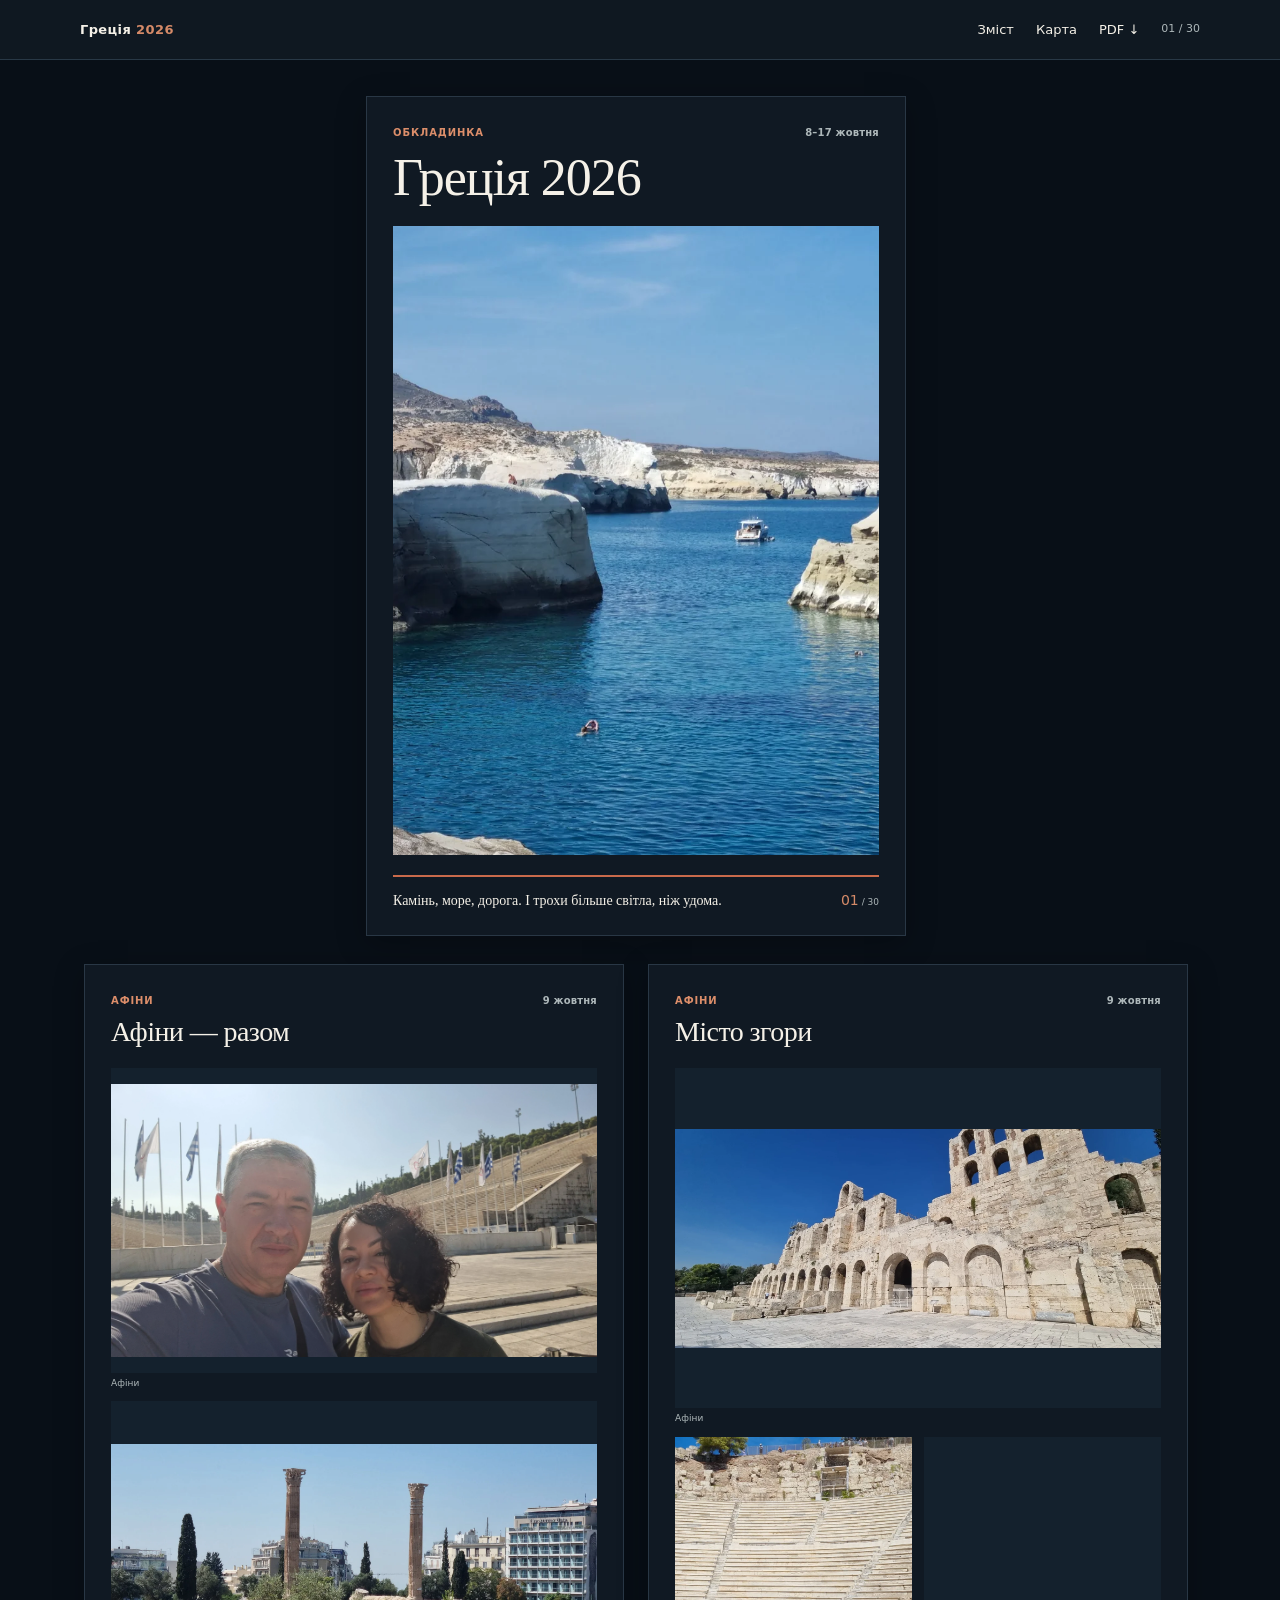
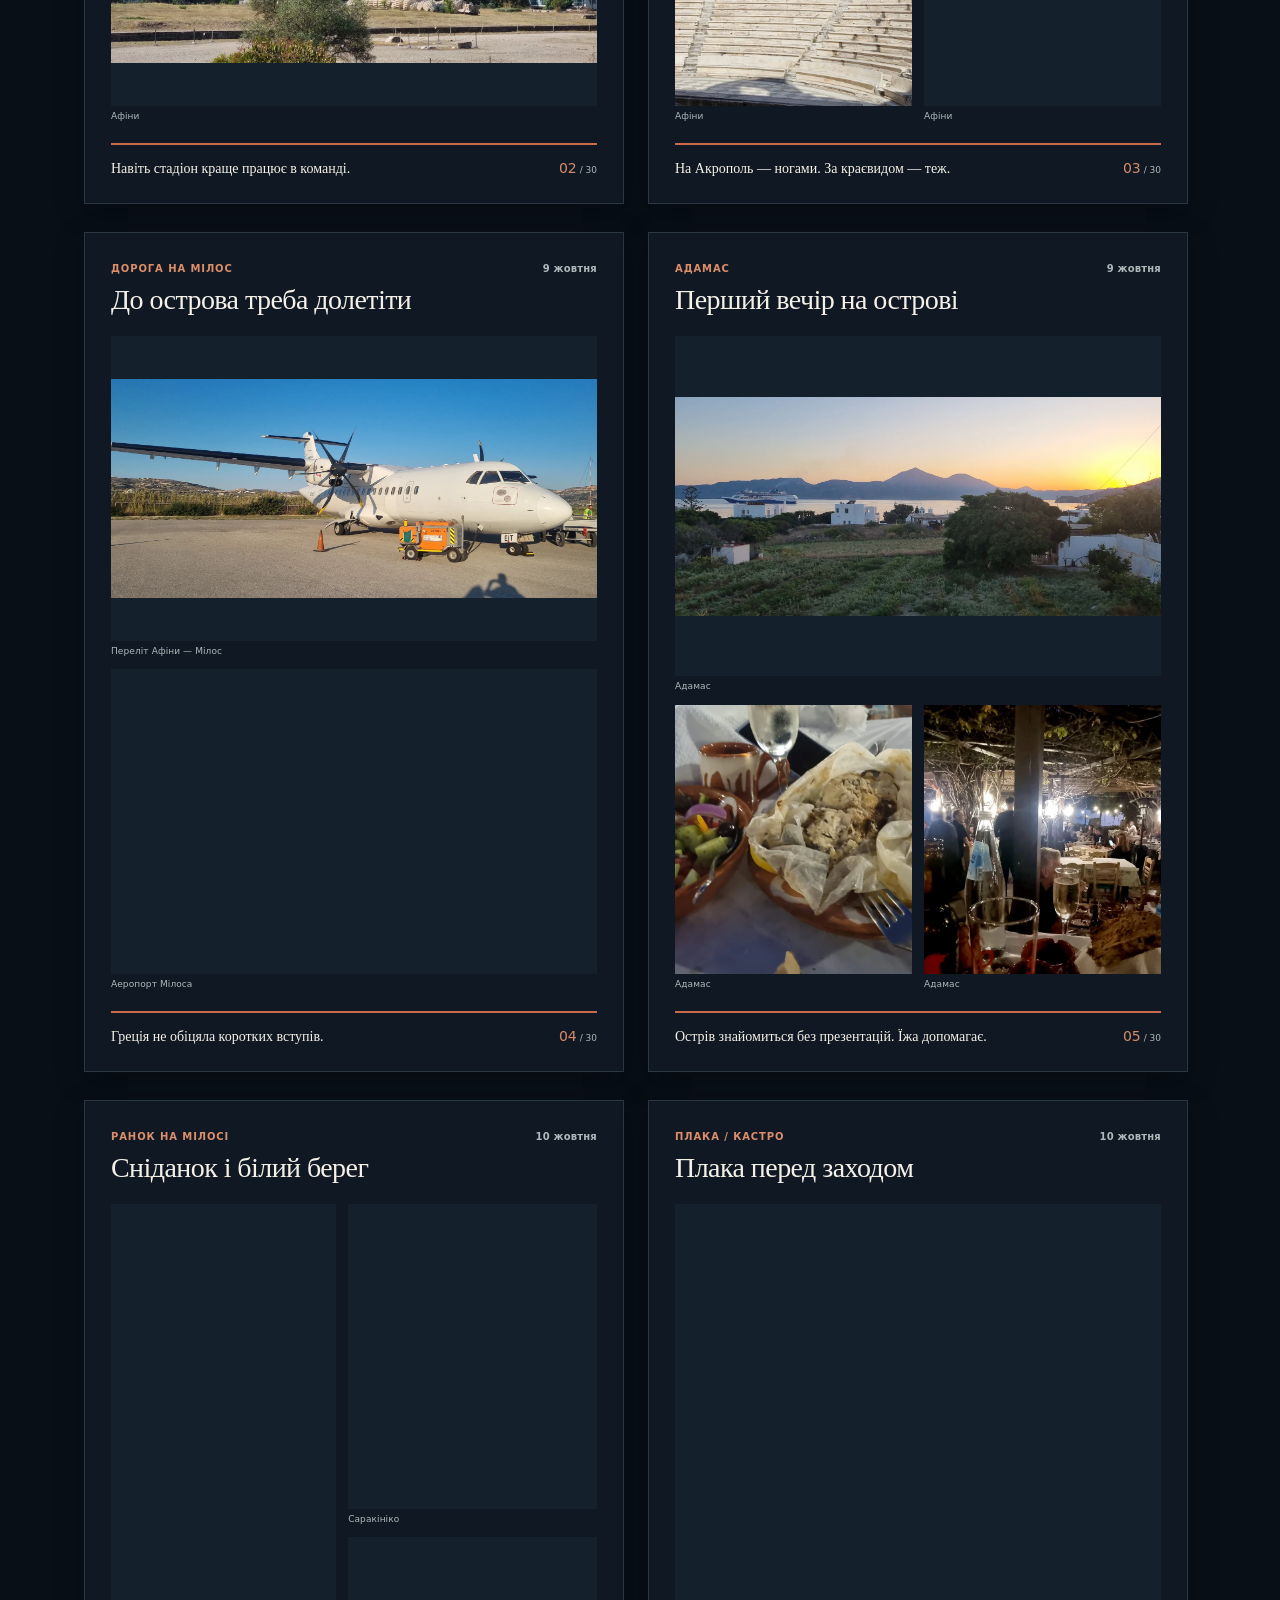
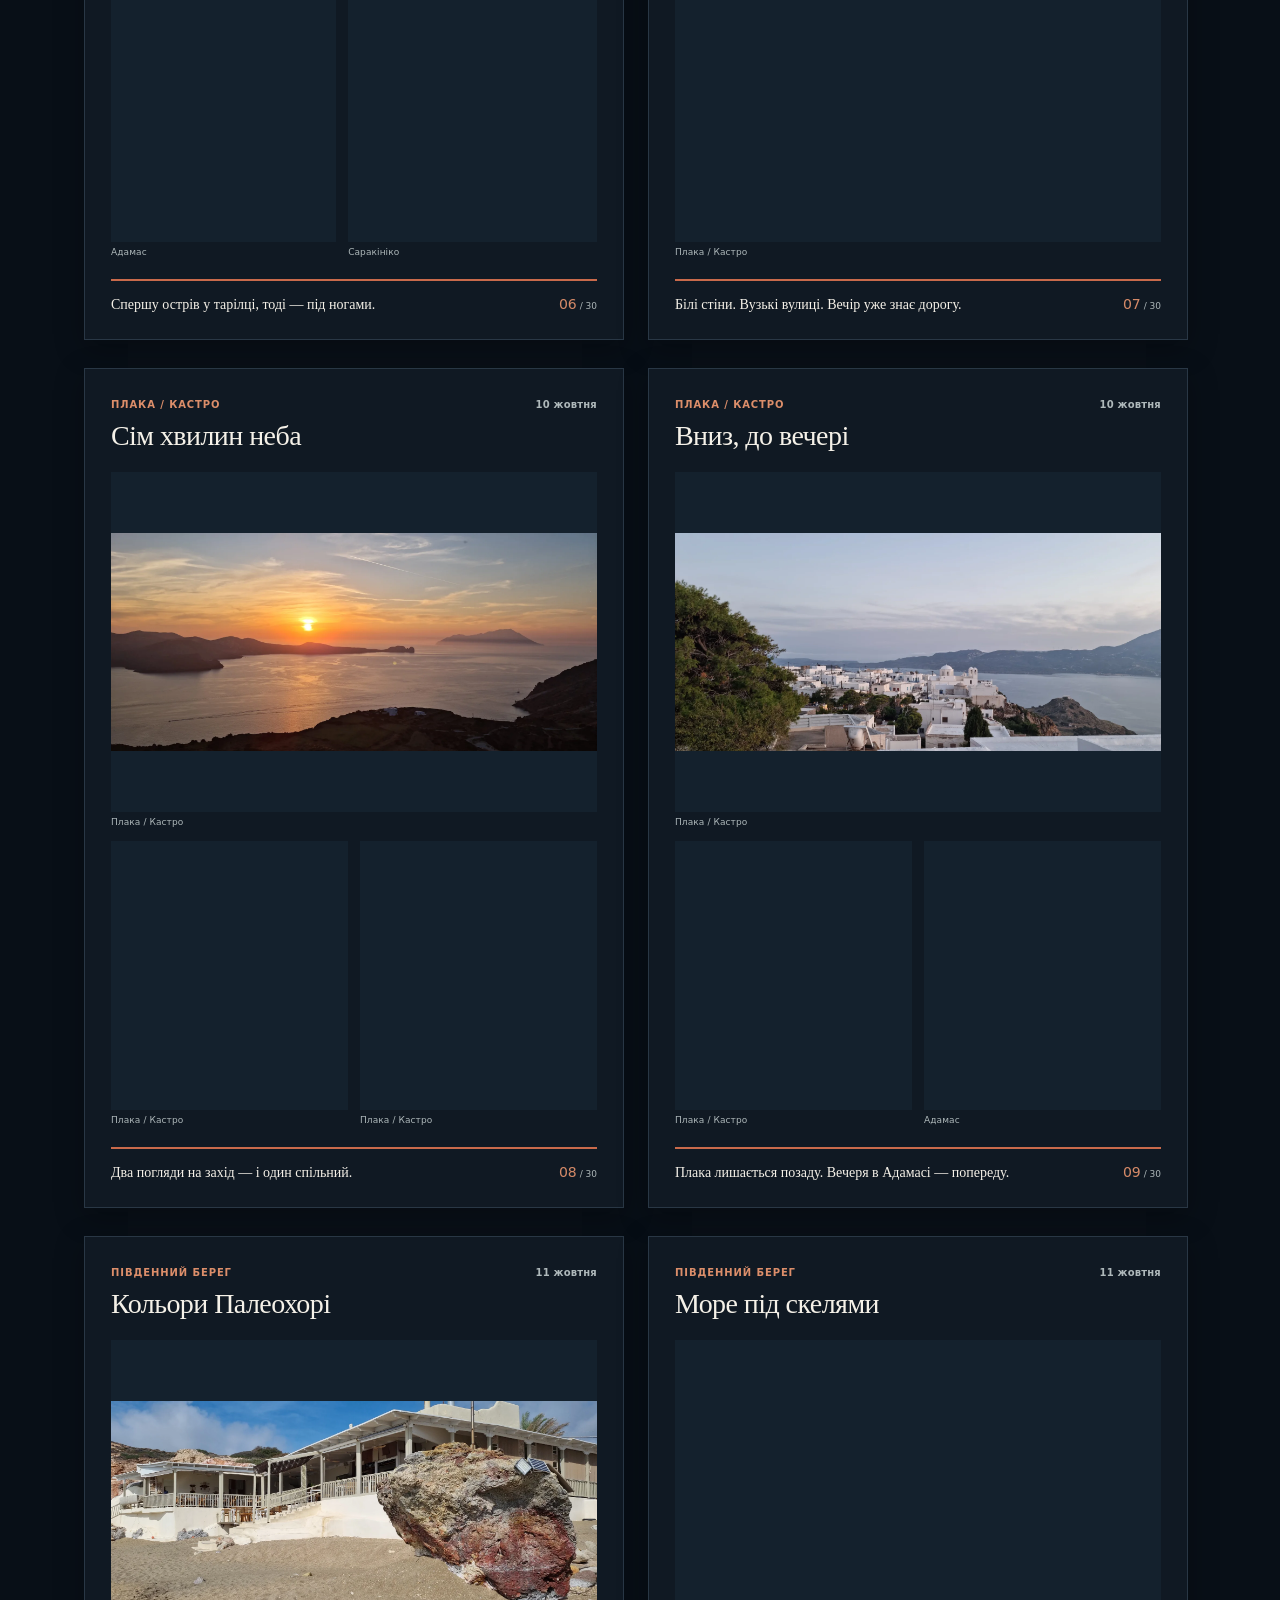
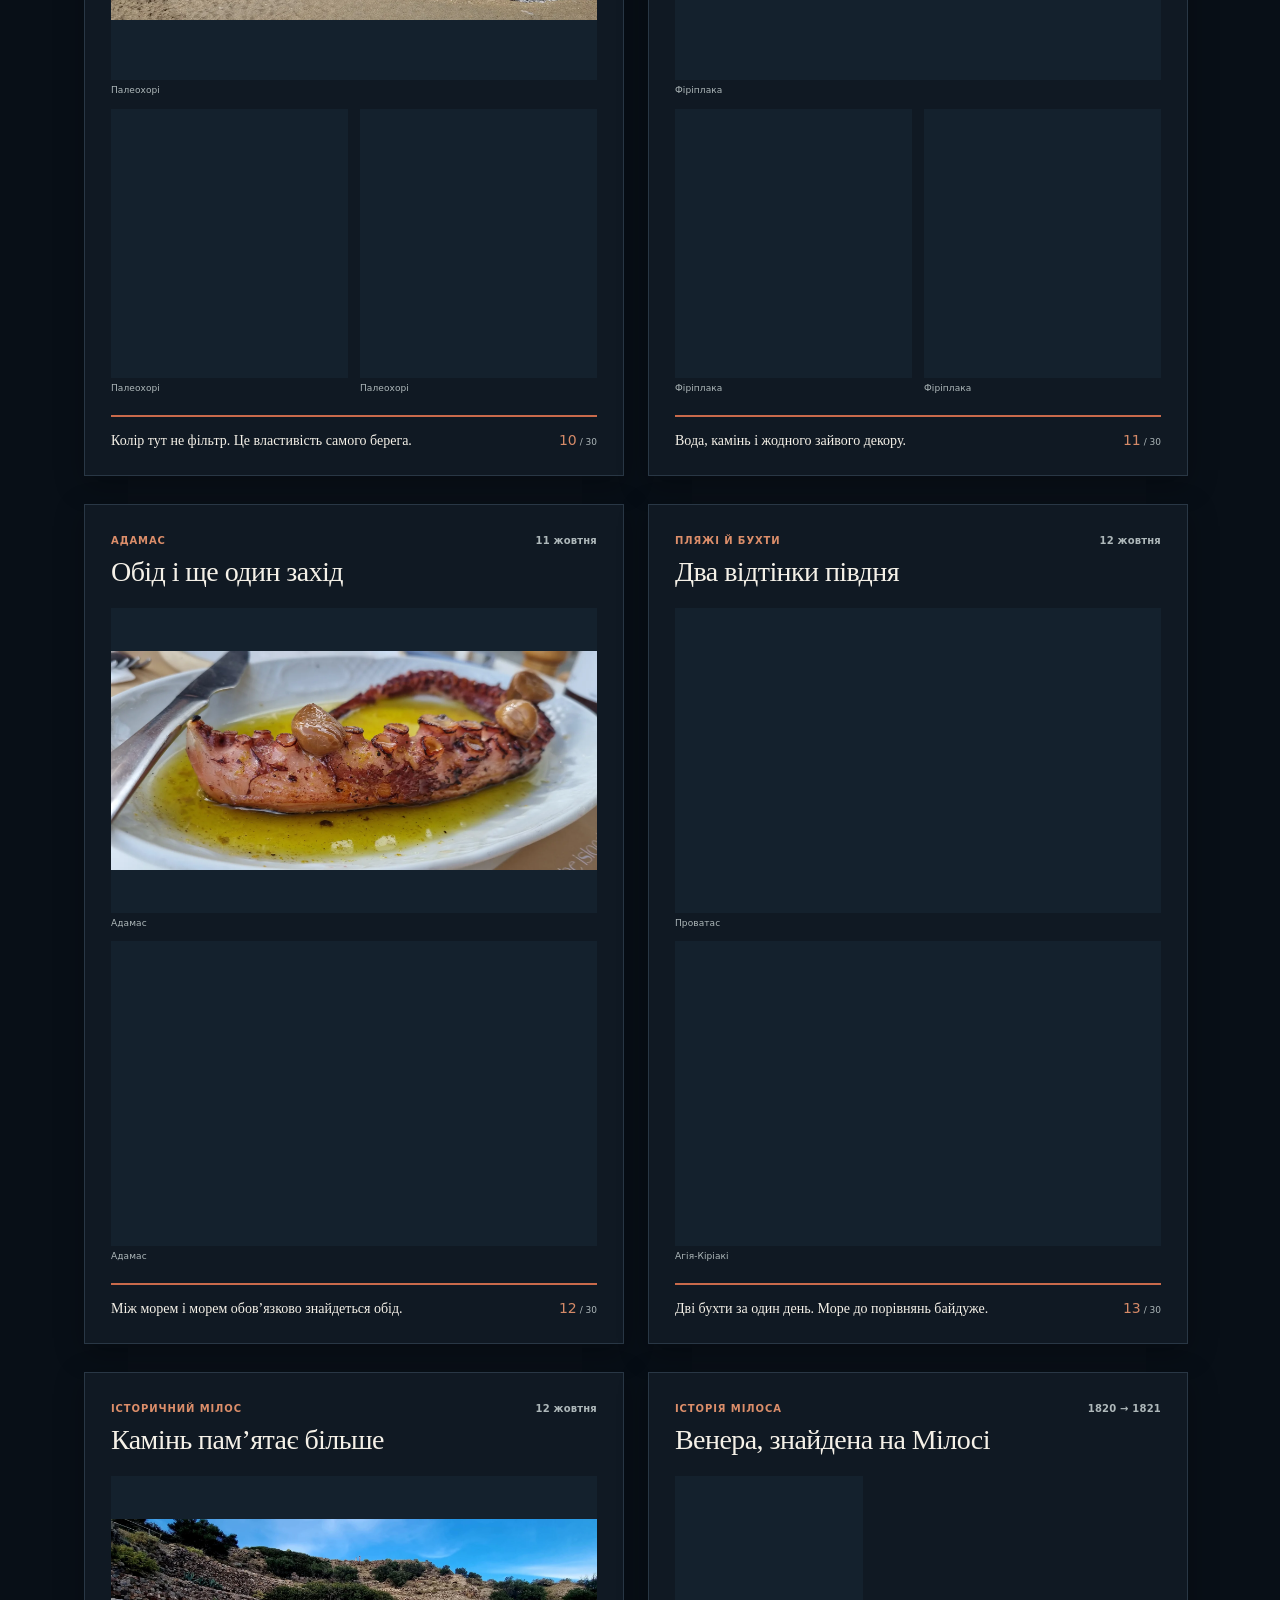
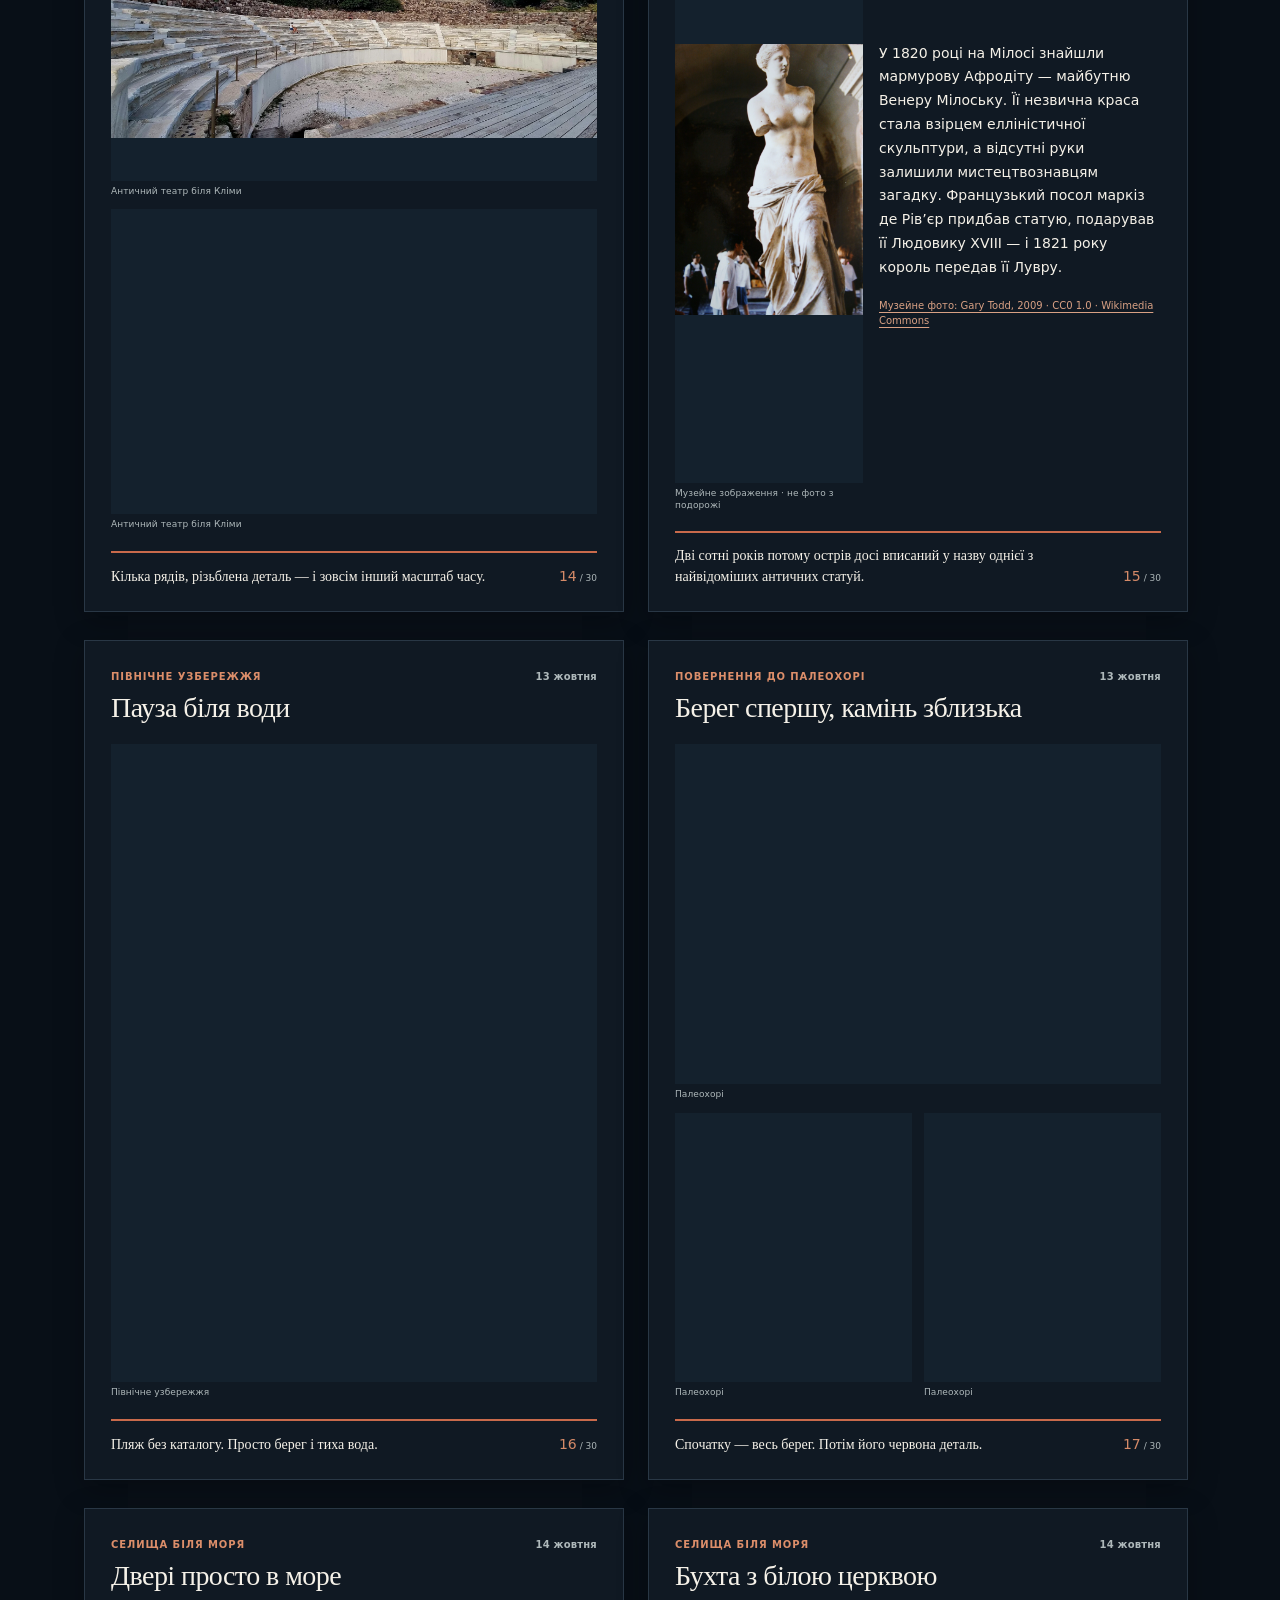
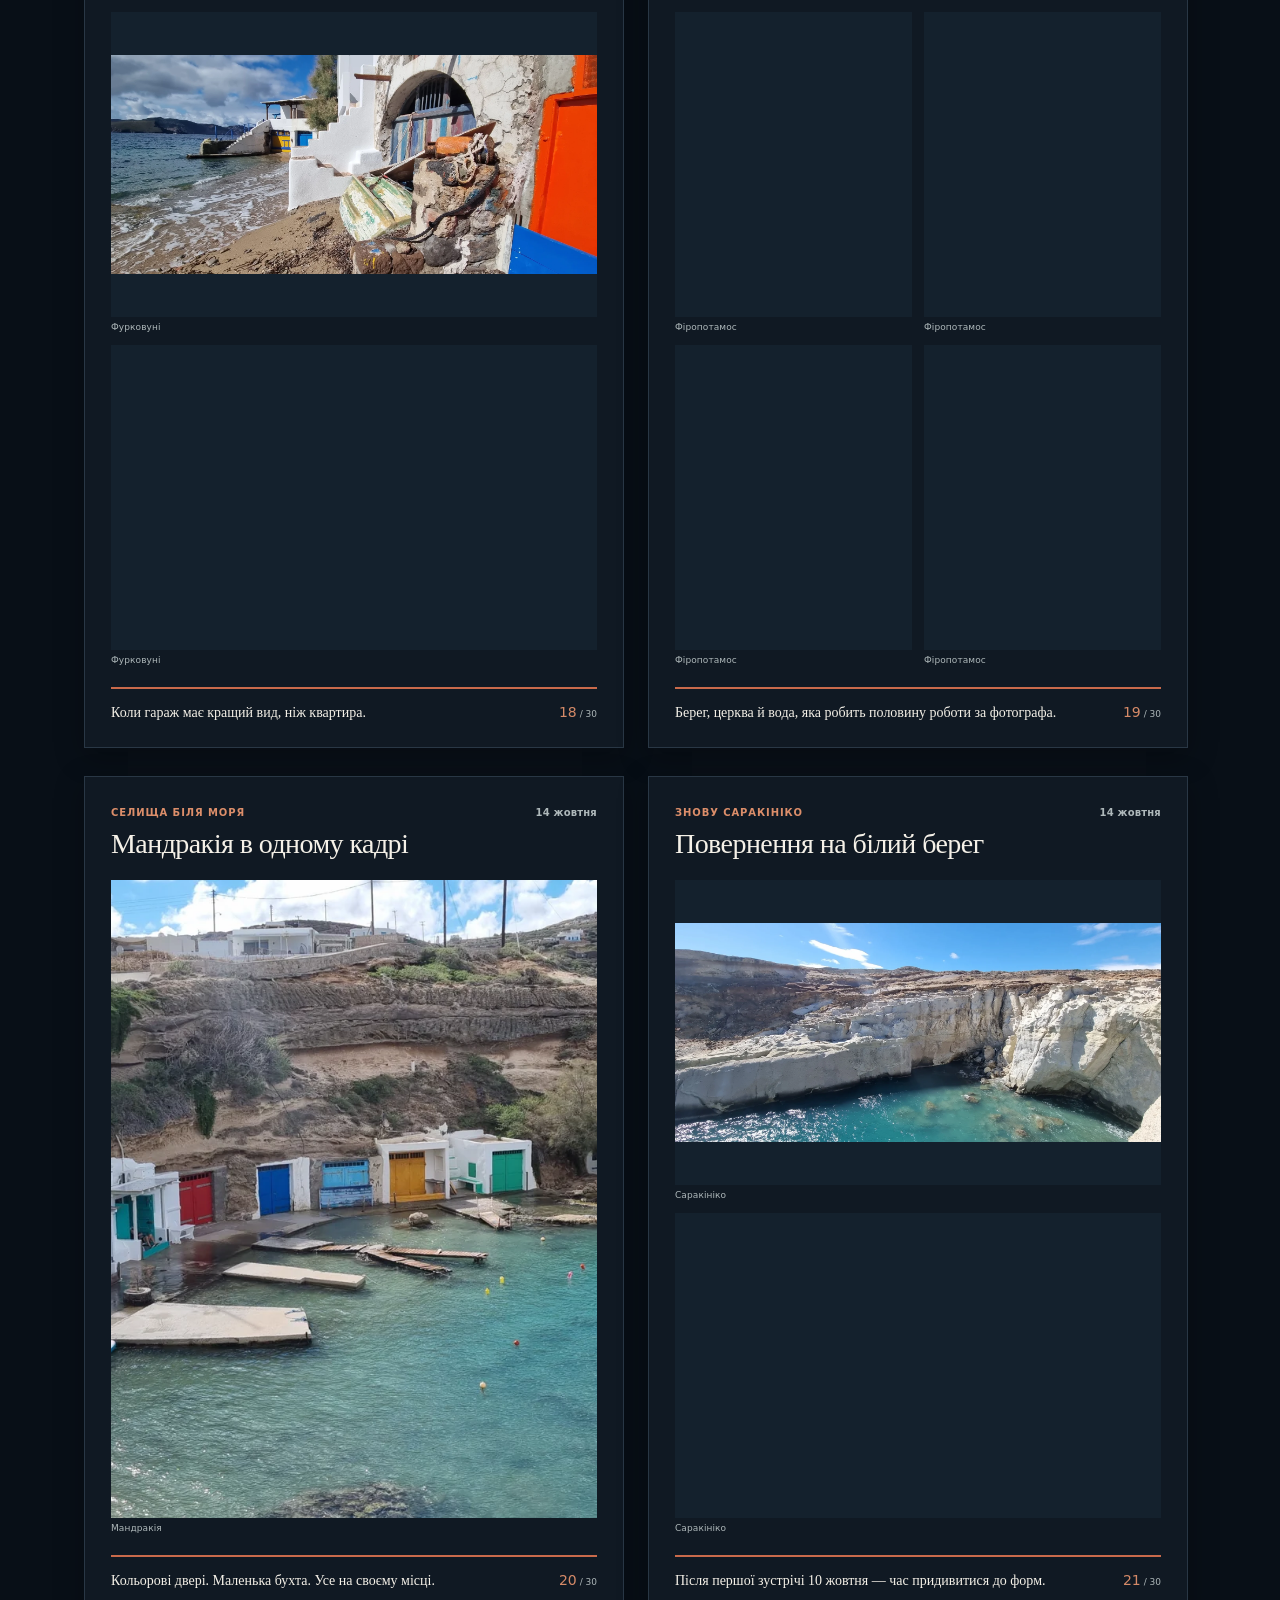
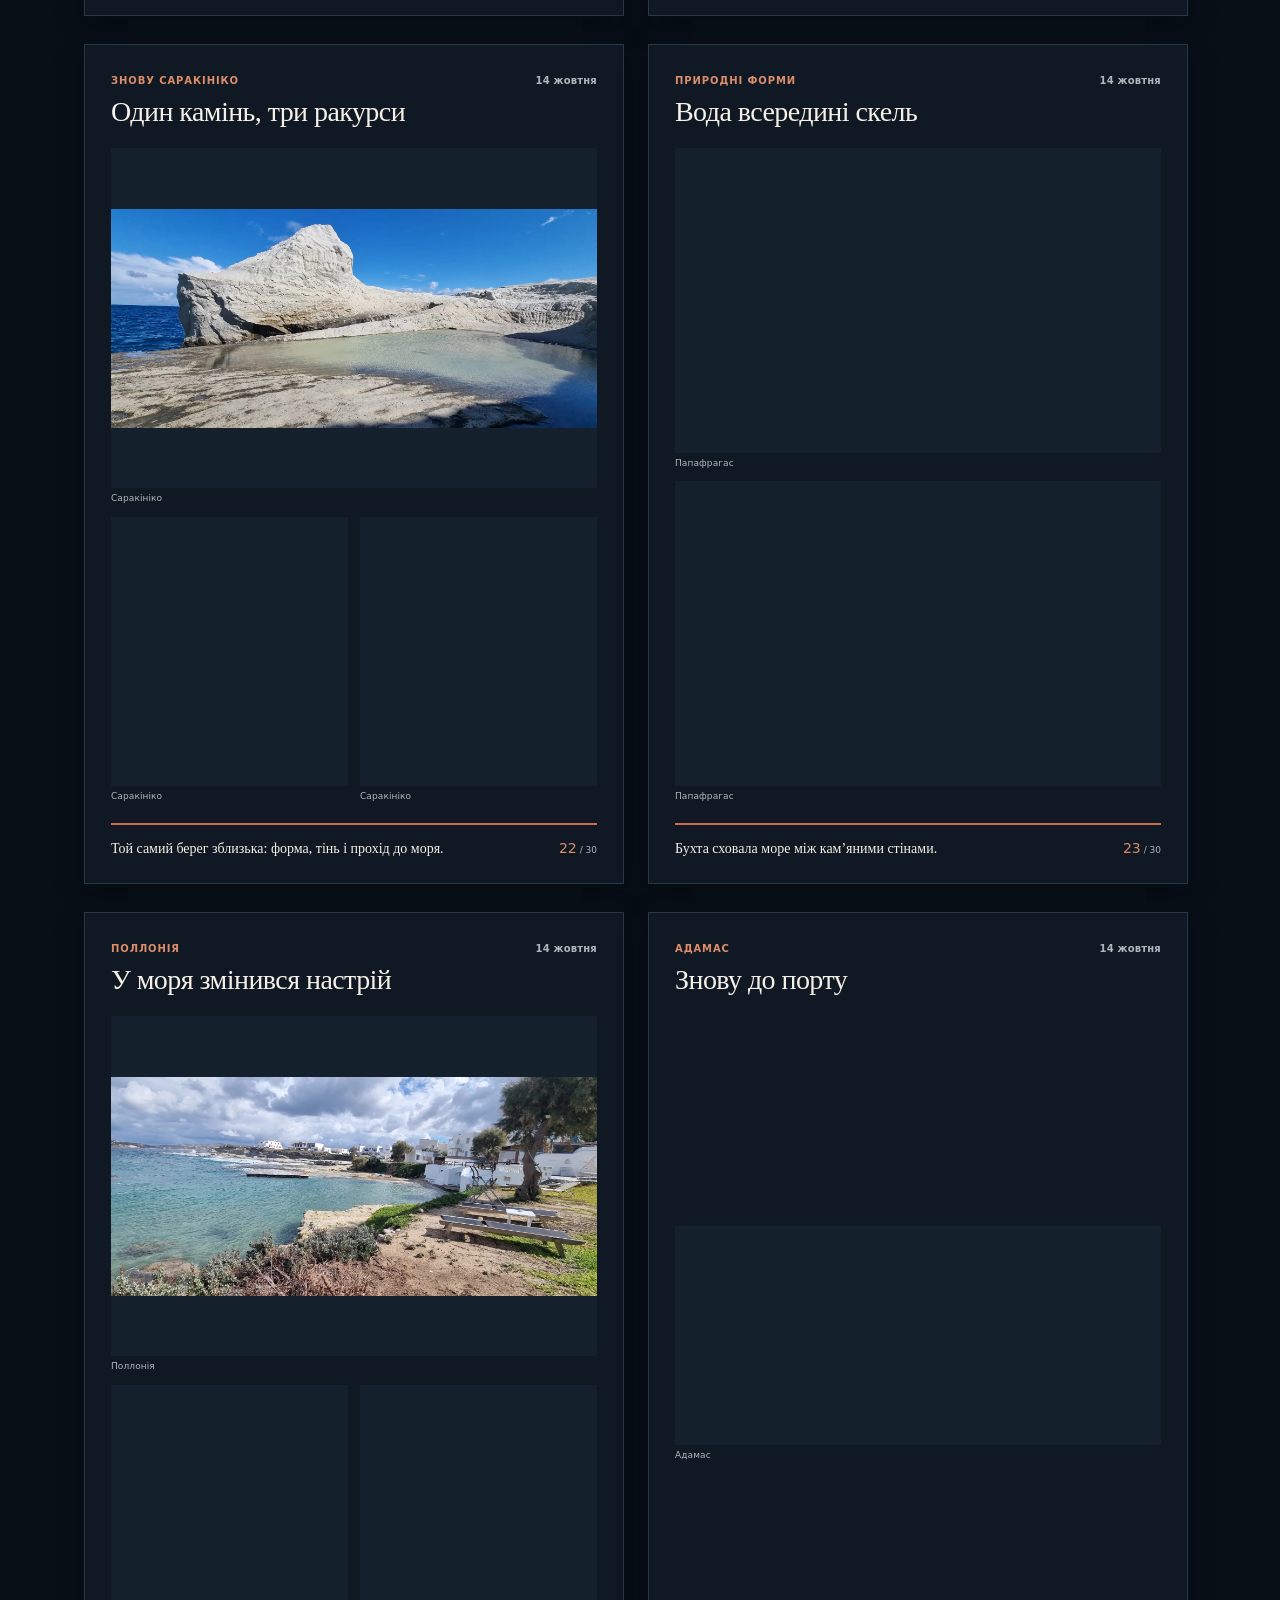
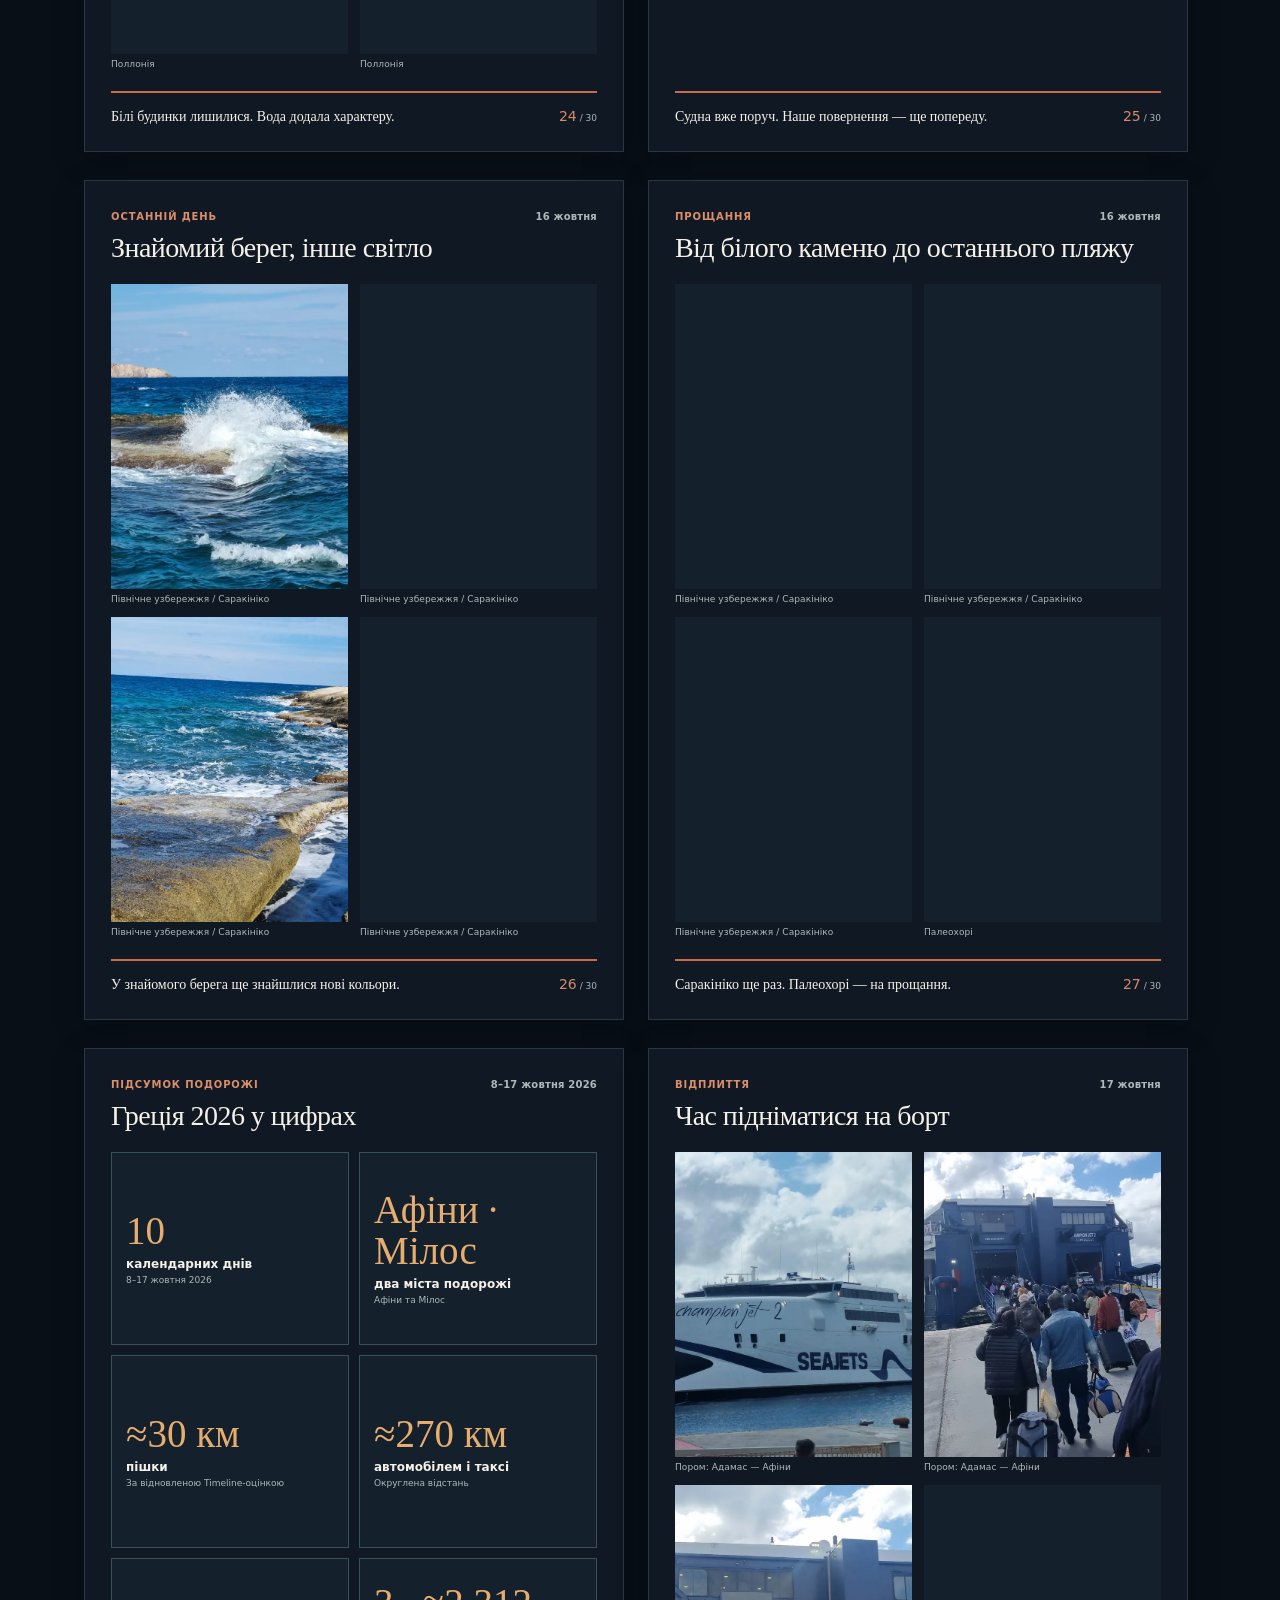
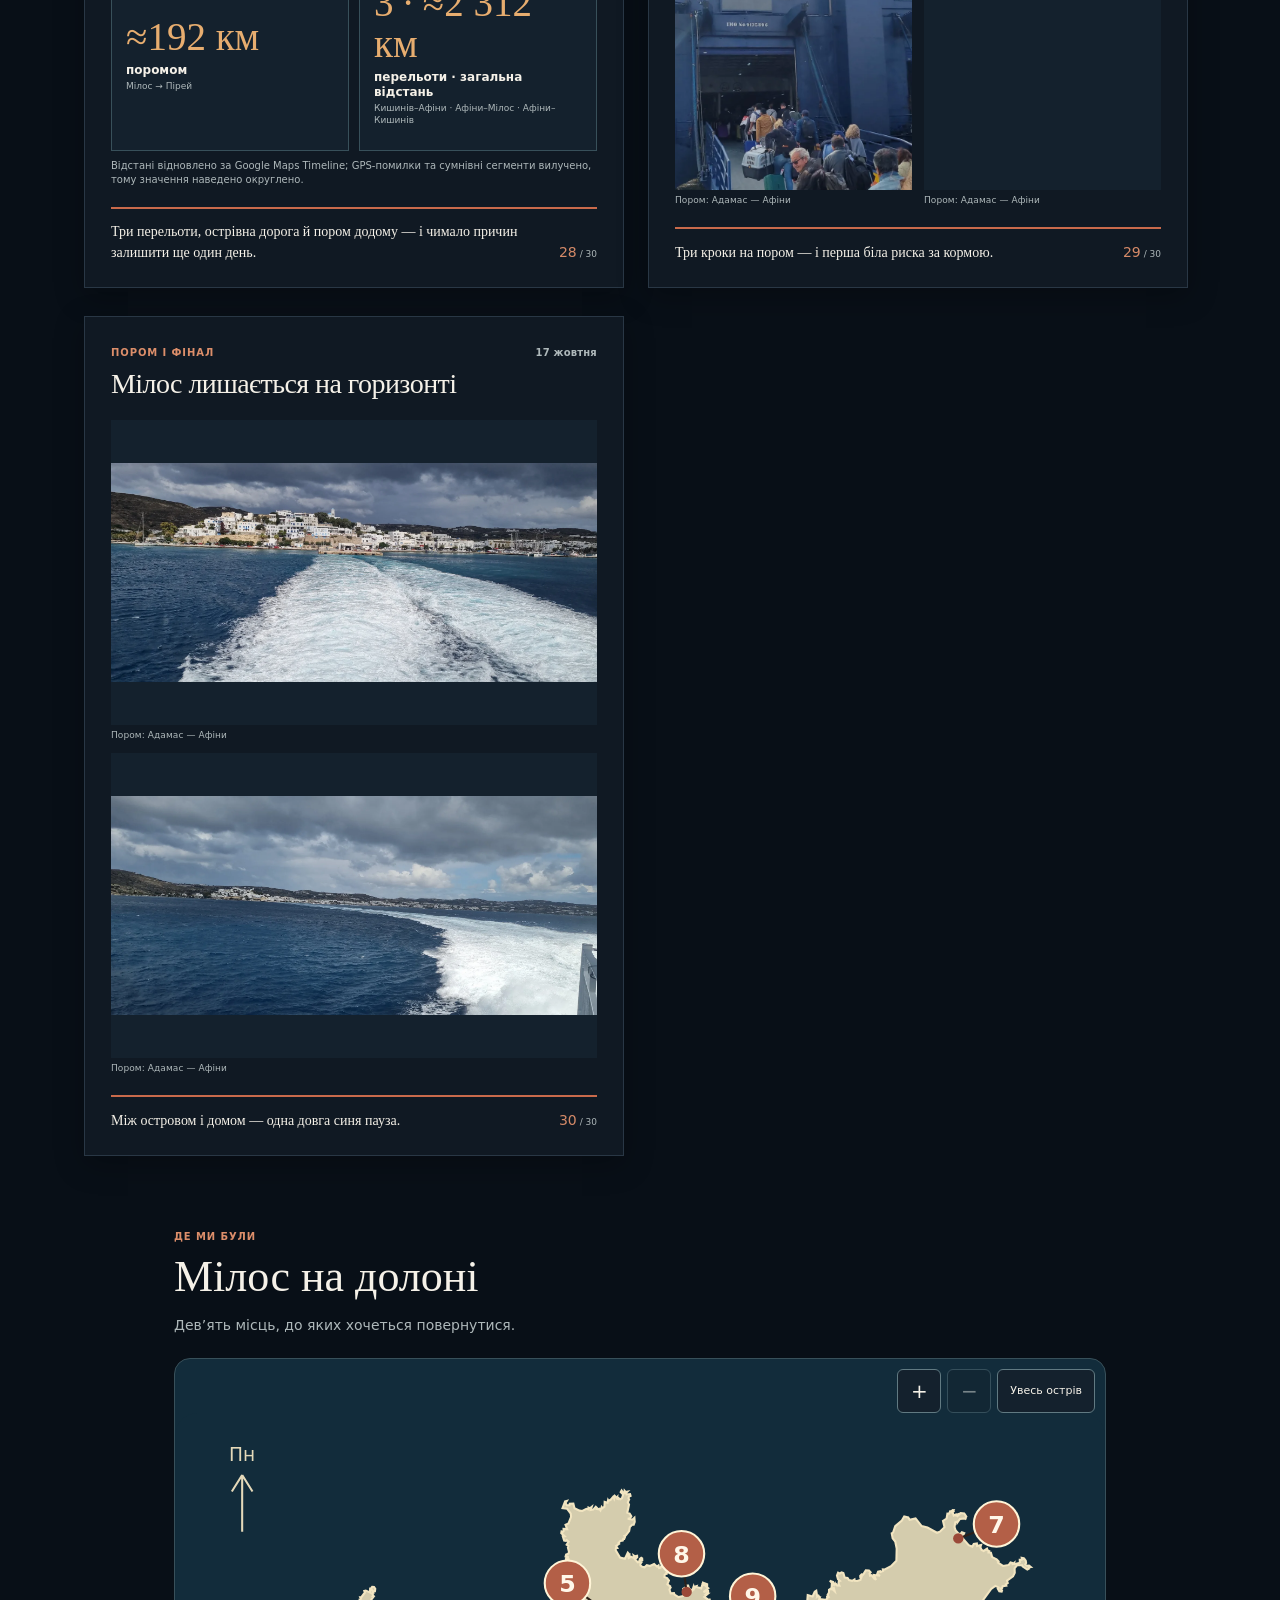
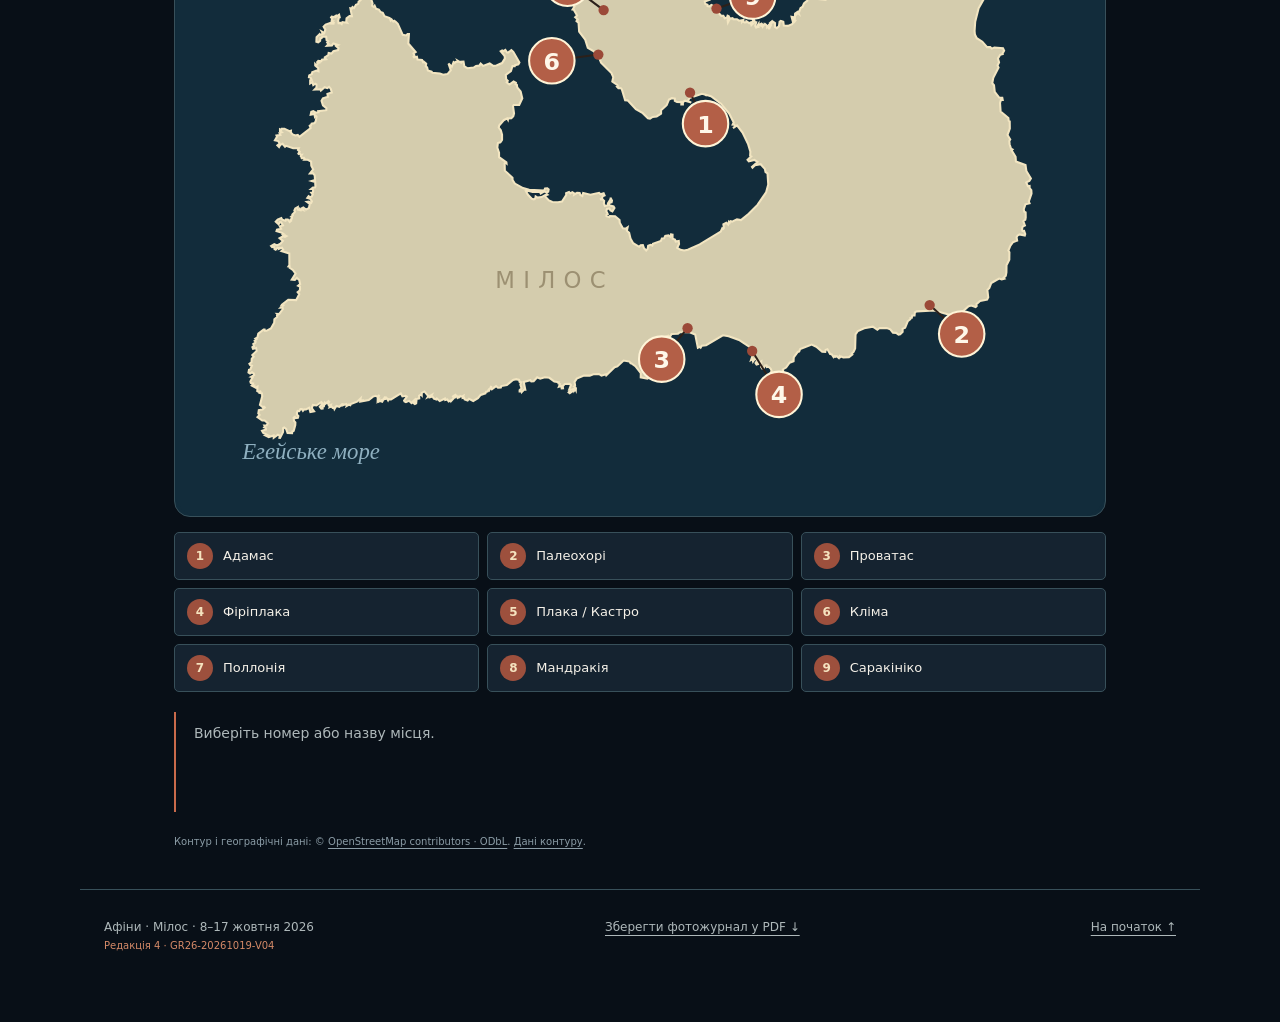
==== commit 4665cb4d: "Refresh V04 travel statistics" ====
--- a/docs/index.html
+++ b/docs/index.html
@@ -1,4 +1,4 @@
-<!doctype html><html lang="uk"><head><meta charset="utf-8"><meta name="viewport" content="width=device-width,initial-scale=1,viewport-fit=cover"><meta name="theme-color" content="#101923"><meta name="description" content="Греція 2026 — авторський фотожурнал. Афіни та Мілос, 8–17 жовтня. 30 сторінок, 69 власних фотографій і одна історична ілюстрація."><meta name="greece-version" content="GR26-20261019-V03"><link rel="stylesheet" href="styles.css?v=GR26-20261019-V03"><link rel="manifest" href="manifest.webmanifest"><title>Греція 2026 — камінь, море, дорога</title></head><body>
+<!doctype html><html lang="uk"><head><meta charset="utf-8"><meta name="viewport" content="width=device-width,initial-scale=1,viewport-fit=cover"><meta name="theme-color" content="#101923"><meta name="description" content="Греція 2026 — авторський фотожурнал. Афіни та Мілос, 8–17 жовтня. 30 сторінок, 69 власних фотографій і одна історична ілюстрація."><meta name="greece-version" content="GR26-20261019-V04"><link rel="stylesheet" href="styles.css?v=GR26-20261019-V04"><link rel="manifest" href="manifest.webmanifest"><title>Греція 2026 — камінь, море, дорога</title></head><body>
 <a class="skip-link" href="#journal">До журналу</a><nav class="reader-bar" aria-label="Навігація журналу"><a class="wordmark" href="#page-1">Греція <b>2026</b></a><details class="contents"><summary>Зміст</summary><div class="contents-links"><a href="#page-1"><span>01</span>Греція 2026</a><a href="#page-2"><span>02</span>Афіни — разом</a><a href="#page-3"><span>03</span>Місто згори</a><a href="#page-4"><span>04</span>До острова треба долетіти</a><a href="#page-5"><span>05</span>Перший вечір на острові</a><a href="#page-6"><span>06</span>Сніданок і білий берег</a><a href="#page-7"><span>07</span>Плака перед заходом</a><a href="#page-8"><span>08</span>Сім хвилин неба</a><a href="#page-9"><span>09</span>Вниз, до вечері</a><a href="#page-10"><span>10</span>Кольори Палеохорі</a><a href="#page-11"><span>11</span>Море під скелями</a><a href="#page-12"><span>12</span>Обід і ще один захід</a><a href="#page-13"><span>13</span>Два відтінки півдня</a><a href="#page-14"><span>14</span>Камінь пам’ятає більше</a><a href="#page-15"><span>15</span>Венера, знайдена на Мілосі</a><a href="#page-16"><span>16</span>Пауза біля води</a><a href="#page-17"><span>17</span>Берег спершу, камінь зблизька</a><a href="#page-18"><span>18</span>Двері просто в море</a><a href="#page-19"><span>19</span>Бухта з білою церквою</a><a href="#page-20"><span>20</span>Мандракія в одному кадрі</a><a href="#page-21"><span>21</span>Повернення на білий берег</a><a href="#page-22"><span>22</span>Один камінь, три ракурси</a><a href="#page-23"><span>23</span>Вода всередині скель</a><a href="#page-24"><span>24</span>У моря змінився настрій</a><a href="#page-25"><span>25</span>Знову до порту</a><a href="#page-26"><span>26</span>Знайомий берег, інше світло</a><a href="#page-27"><span>27</span>Від білого каменю до останнього пляжу</a><a href="#page-28"><span>28</span>Греція 2026 у цифрах</a><a href="#page-29"><span>29</span>Час підніматися на борт</a><a href="#page-30"><span>30</span>Мілос лишається на горизонті</a></div></details><a href="#island">Карта</a><a href="greece-2026.pdf" class="pdf-link">PDF ↓</a><span class="reading-progress" aria-live="off">01 / 30</span></nav>
 <main id="journal" class="book" aria-label="Фотожурнал із 30 сторінок"><article class="journal-page layout-cover" id="page-1" data-page="1" aria-labelledby="title-1"><header class="page-head"><p class="eyebrow">Обкладинка <span>8–17 жовтня</span></p><h1 id="title-1">Греція 2026</h1></header><div class="photo-grid"><figure class="photo-frame"><a href="assets/S12.jpg" data-photo="S12" aria-label="Відкрити фото: Біла бухта Саракініко й синя вода"><picture><source type="image/webp" srcset="assets/S12.webp"><img src="assets/S12.jpg" width="1800" height="1013" alt="Біла бухта Саракініко й синя вода" loading="eager" decoding="async" fetchpriority=high></picture></a><figcaption>Саракініко</figcaption></figure></div><footer class="page-foot"><p>Камінь, море, дорога. І трохи більше світла, ніж удома.</p><span class="folio" aria-label="Сторінка 1 з 30">01<small> / 30</small></span></footer></article>
 <article class="journal-page layout-pair" id="page-2" data-page="2" aria-labelledby="title-2"><header class="page-head"><p class="eyebrow">Афіни <span>9 жовтня</span></p><h2 id="title-2">Афіни — разом</h2></header><div class="photo-grid"><figure class="photo-frame"><a href="assets/C01.jpg" data-photo="C01" aria-label="Відкрити фото: Спільне фото біля Панатінаїкос: перший день — уже командна робота."><picture><source type="image/webp" srcset="assets/C01.webp"><img src="assets/C01.jpg" width="2200" height="1238" alt="Спільне фото біля Панатінаїкос: перший день — уже командна робота." loading="lazy" decoding="async" ></picture></a><figcaption>Афіни</figcaption></figure><figure class="photo-frame"><a href="assets/S02.jpg" data-photo="S02" aria-label="Відкрити фото: Колони храму Зевса в Афінах"><picture><source type="image/webp" srcset="assets/S02.webp"><img src="assets/S02.jpg" width="1800" height="811" alt="Колони храму Зевса в Афінах" loading="lazy" decoding="async" ></picture></a><figcaption>Афіни</figcaption></figure></div><footer class="page-foot"><p>Навіть стадіон краще працює в команді.</p><span class="folio" aria-label="Сторінка 2 з 30">02<small> / 30</small></span></footer></article>
@@ -27,10 +27,10 @@
 <article class="journal-page layout-solo ship-page" id="page-25" data-page="25" aria-labelledby="title-25"><header class="page-head"><p class="eyebrow">Адамас <span>14 жовтня</span></p><h2 id="title-25">Знову до порту</h2></header><div class="photo-grid"><figure class="photo-frame"><a href="assets/S55.jpg" data-photo="S55" aria-label="Відкрити фото: Судно на рейді біля Адамаса"><picture><source type="image/webp" srcset="assets/S55.webp"><img src="assets/S55.jpg" width="1800" height="811" alt="Судно на рейді біля Адамаса" loading="lazy" decoding="async" ></picture></a><figcaption>Адамас</figcaption></figure></div><footer class="page-foot"><p>Судна вже поруч. Наше повернення — ще попереду.</p><span class="folio" aria-label="Сторінка 25 з 30">25<small> / 30</small></span></footer></article>
 <article class="journal-page layout-quartet" id="page-26" data-page="26" aria-labelledby="title-26"><header class="page-head"><p class="eyebrow">Останній день <span>16 жовтня</span></p><h2 id="title-26">Знайомий берег, інше світло</h2></header><div class="photo-grid"><figure class="photo-frame"><a href="assets/S56.jpg" data-photo="S56" aria-label="Відкрити фото: Останній день: хвиля на північному березі"><picture><source type="image/webp" srcset="assets/S56.webp"><img src="assets/S56.jpg" width="1800" height="811" alt="Останній день: хвиля на північному березі" loading="lazy" decoding="async" ></picture></a><figcaption>Північне узбережжя / Саракініко</figcaption></figure><figure class="photo-frame"><a href="assets/S57.jpg" data-photo="S57" aria-label="Відкрити фото: Кольорові шари каменю біля Саракініко"><picture><source type="image/webp" srcset="assets/S57.webp"><img src="assets/S57.jpg" width="1800" height="811" alt="Кольорові шари каменю біля Саракініко" loading="lazy" decoding="async" ></picture></a><figcaption>Північне узбережжя / Саракініко</figcaption></figure><figure class="photo-frame"><a href="assets/S58.jpg" data-photo="S58" aria-label="Відкрити фото: Прозора вода на північному узбережжі"><picture><source type="image/webp" srcset="assets/S58.webp"><img src="assets/S58.jpg" width="1800" height="811" alt="Прозора вода на північному узбережжі" loading="lazy" decoding="async" ></picture></a><figcaption>Північне узбережжя / Саракініко</figcaption></figure><figure class="photo-frame"><a href="assets/S59.jpg" data-photo="S59" aria-label="Відкрити фото: Панорама північного берега Мілоса"><picture><source type="image/webp" srcset="assets/S59.webp"><img src="assets/S59.jpg" width="1800" height="811" alt="Панорама північного берега Мілоса" loading="lazy" decoding="async" ></picture></a><figcaption>Північне узбережжя / Саракініко</figcaption></figure></div><footer class="page-foot"><p>У знайомого берега ще знайшлися нові кольори.</p><span class="folio" aria-label="Сторінка 26 з 30">26<small> / 30</small></span></footer></article>
 <article class="journal-page layout-quartet" id="page-27" data-page="27" aria-labelledby="title-27"><header class="page-head"><p class="eyebrow">Прощання <span>16 жовтня</span></p><h2 id="title-27">Від білого каменю до останнього пляжу</h2></header><div class="photo-grid"><figure class="photo-frame"><a href="assets/S60.jpg" data-photo="S60" aria-label="Відкрити фото: Білі скелі та бухта Саракініко"><picture><source type="image/webp" srcset="assets/S60.webp"><img src="assets/S60.jpg" width="1800" height="811" alt="Білі скелі та бухта Саракініко" loading="lazy" decoding="async" ></picture></a><figcaption>Північне узбережжя / Саракініко</figcaption></figure><figure class="photo-frame"><a href="assets/S61.jpg" data-photo="S61" aria-label="Відкрити фото: Саракініко: останній широкий погляд"><picture><source type="image/webp" srcset="assets/S61.webp"><img src="assets/S61.jpg" width="1800" height="811" alt="Саракініко: останній широкий погляд" loading="lazy" decoding="async" ></picture></a><figcaption>Північне узбережжя / Саракініко</figcaption></figure><figure class="photo-frame"><a href="assets/S62.jpg" data-photo="S62" aria-label="Відкрити фото: Знайома скеля Саракініко в інший день"><picture><source type="image/webp" srcset="assets/S62.webp"><img src="assets/S62.jpg" width="1800" height="811" alt="Знайома скеля Саракініко в інший день" loading="lazy" decoding="async" ></picture></a><figcaption>Північне узбережжя / Саракініко</figcaption></figure><figure class="photo-frame"><a href="assets/S63.jpg" data-photo="S63" aria-label="Відкрити фото: Палеохорі: останній пляж перед поверненням"><picture><source type="image/webp" srcset="assets/S63.webp"><img src="assets/S63.jpg" width="1800" height="811" alt="Палеохорі: останній пляж перед поверненням" loading="lazy" decoding="async" ></picture></a><figcaption>Палеохорі</figcaption></figure></div><footer class="page-foot"><p>Саракініко ще раз. Палеохорі — на прощання.</p><span class="folio" aria-label="Сторінка 27 з 30">27<small> / 30</small></span></footer></article>
-<article class="journal-page layout-stats" id="page-28" data-page="28" aria-labelledby="title-28"><header class="page-head"><p class="eyebrow">Підсумок подорожі <span>8–17 жовтня 2026</span></p><h2 id="title-28">Греція 2026 у цифрах</h2></header><div class="stats-grid"><div class="stat-tile"><strong>10</strong><b>календарних днів</b><span>8–17 жовтня 2026</span></div><div class="stat-tile"><strong>2</strong><b>напрямки</b><span>Афіни та Мілос</span></div><div class="stat-tile"><strong>1</strong><b>переліт</b><span>Афіни → Мілос</span></div><div class="stat-tile"><strong>1</strong><b>пором назад</b><span>Мілос → Пірей</span></div><div class="stat-tile"><strong>9</strong><b>точок на карті</b><span>підтверджені місця журналу</span></div><div class="stat-tile"><strong>≈ 3,5 км</strong><b>одна підтверджена прогулянка</b><span>Підтверджений відрізок 14 жовтня; не загальна відстань за поїздку.</span></div><div class="stat-tile"><strong>не підтверджено</strong><b>автомобільний пробіг</b><span>116 км — стара приблизна оцінка, не виміряний пробіг.</span></div></div><footer class="page-foot"><p>Десять календарних днів, один переліт, один пором — і чимало причин залишити ще один день.</p><span class="folio" aria-label="Сторінка 28 з 30">28<small> / 30</small></span></footer></article>
+<article class="journal-page layout-stats" id="page-28" data-page="28" aria-labelledby="title-28"><header class="page-head"><p class="eyebrow">Підсумок подорожі <span>8–17 жовтня 2026</span></p><h2 id="title-28">Греція 2026 у цифрах</h2></header><div class="stats-grid"><div class="stat-tile"><strong>10</strong><b>календарних днів</b><span>8–17 жовтня 2026</span></div><div class="stat-tile"><strong>Афіни · Мілос</strong><b>два міста подорожі</b><span>Афіни та Мілос</span></div><div class="stat-tile"><strong>≈30 км</strong><b>пішки</b><span>За відновленою Timeline-оцінкою</span></div><div class="stat-tile"><strong>≈270 км</strong><b>автомобілем і таксі</b><span>Округлена відстань</span></div><div class="stat-tile"><strong>≈192 км</strong><b>поромом</b><span>Мілос → Пірей</span></div><div class="stat-tile"><strong>3 · ≈2 312 км</strong><b>перельоти · загальна відстань</b><span>Кишинів–Афіни · Афіни–Мілос · Афіни–Кишинів</span></div></div><p class="stats-note">Відстані відновлено за Google Maps Timeline; GPS-помилки та сумнівні сегменти вилучено, тому значення наведено округлено.</p><footer class="page-foot"><p>Три перельоти, острівна дорога й пором додому — і чимало причин залишити ще один день.</p><span class="folio" aria-label="Сторінка 28 з 30">28<small> / 30</small></span></footer></article>
 <article class="journal-page layout-quartet" id="page-29" data-page="29" aria-labelledby="title-29"><header class="page-head"><p class="eyebrow">Відплиття <span>17 жовтня</span></p><h2 id="title-29">Час підніматися на борт</h2></header><div class="photo-grid"><figure class="photo-frame"><a href="assets/S64.jpg" data-photo="S64" aria-label="Відкрити фото: Пором біля причалу в Адамасі"><picture><source type="image/webp" srcset="assets/S64.webp"><img src="assets/S64.jpg" width="1800" height="811" alt="Пором біля причалу в Адамасі" loading="lazy" decoding="async" ></picture></a><figcaption>Пором: Адамас — Афіни</figcaption></figure><figure class="photo-frame"><a href="assets/S65.jpg" data-photo="S65" aria-label="Відкрити фото: Посадка на пором"><picture><source type="image/webp" srcset="assets/S65.webp"><img src="assets/S65.jpg" width="1800" height="811" alt="Посадка на пором" loading="lazy" decoding="async" ></picture></a><figcaption>Пором: Адамас — Афіни</figcaption></figure><figure class="photo-frame"><a href="assets/S66.jpg" data-photo="S66" aria-label="Відкрити фото: Вхід на пором із причалу"><picture><source type="image/webp" srcset="assets/S66.webp"><img src="assets/S66.jpg" width="1800" height="811" alt="Вхід на пором із причалу" loading="lazy" decoding="async" ></picture></a><figcaption>Пором: Адамас — Афіни</figcaption></figure><figure class="photo-frame"><a href="assets/S67.jpg" data-photo="S67" aria-label="Відкрити фото: Слід порома біля борту"><picture><source type="image/webp" srcset="assets/S67.webp"><img src="assets/S67.jpg" width="1800" height="811" alt="Слід порома біля борту" loading="lazy" decoding="async" ></picture></a><figcaption>Пором: Адамас — Афіни</figcaption></figure></div><footer class="page-foot"><p>Три кроки на пором — і перша біла риска за кормою.</p><span class="folio" aria-label="Сторінка 29 з 30">29<small> / 30</small></span></footer></article>
 <article class="journal-page layout-pair" id="page-30" data-page="30" aria-labelledby="title-30"><header class="page-head"><p class="eyebrow">Пором і фінал <span>17 жовтня</span></p><h2 id="title-30">Мілос лишається на горизонті</h2></header><div class="photo-grid"><figure class="photo-frame"><a href="assets/S68.jpg" data-photo="S68" aria-label="Відкрити фото: Адамас віддаляється за кормою"><picture><source type="image/webp" srcset="assets/S68.webp"><img src="assets/S68.jpg" width="1800" height="811" alt="Адамас віддаляється за кормою" loading="lazy" decoding="async" ></picture></a><figcaption>Пором: Адамас — Афіни</figcaption></figure><figure class="photo-frame"><a href="assets/S69.jpg" data-photo="S69" aria-label="Відкрити фото: Море й кільватерний слід на шляху до Афін"><picture><source type="image/webp" srcset="assets/S69.webp"><img src="assets/S69.jpg" width="1800" height="811" alt="Море й кільватерний слід на шляху до Афін" loading="lazy" decoding="async" ></picture></a><figcaption>Пором: Адамас — Афіни</figcaption></figure></div><footer class="page-foot"><p>Між островом і домом — одна довга синя пауза.</p><span class="folio" aria-label="Сторінка 30 з 30">30<small> / 30</small></span></footer></article></main>
 <section class="island-section" id="island" aria-labelledby="map-title"><header><p class="eyebrow">ДЕ МИ БУЛИ</p><h2 id="map-title">Мілос на долоні</h2><p class="map-intro">Дев’ять місць, до яких хочеться повернутися.</p></header><div class="map-paper"><div class="map-controls" aria-label="Масштаб карти"><button type="button" id="map-zoom-in" aria-label="Збільшити карту">+</button><button type="button" id="map-zoom-out" aria-label="Зменшити карту">−</button><button type="button" id="map-reset">Увесь острів</button></div><svg xmlns="http://www.w3.org/2000/svg" viewBox="0 0 900 680" aria-labelledby="island-title island-desc" id="milos-map"><title id="island-title">Мілос — дев’ять місць нашої подорожі</title><desc id="island-desc">Контур острова і дев’ять географічних позначок у спільній системі координат. Виберіть номер на карті або назву під нею.</desc><rect width="900" height="680" rx="22" fill="#122c3b"/><g class="map-scene"><path class="island-coast" d="M153.9,575.6L154.3,576.8L156.6,573.2L156.4,573.9L159.0,574.6L161.8,572.1L162.9,572.3L162.6,573.2L165.5,572.0L165.8,573.0L166.7,572.8L166.3,573.8L168.5,572.6L169.7,573.1L170.1,572.1L176.2,569.7L179.6,566.6L179.2,568.6L181.0,568.5L180.1,569.6L187.5,568.2L191.6,564.8L194.2,564.0L195.8,564.9L197.8,563.2L196.2,566.3L196.1,569.4L197.5,567.9L197.4,569.5L199.6,568.4L199.4,569.4L200.5,569.7L203.0,565.4L203.8,565.5L203.3,567.1L205.2,566.6L206.2,568.4L206.8,567.3L209.1,567.5L218.5,561.7L220.1,564.6L223.2,564.0L224.4,564.8L221.7,568.7L222.1,569.5L223.5,570.1L226.5,568.9L228.8,571.0L232.1,567.8L232.4,570.3L231.1,571.2L232.1,571.9L233.4,571.3L233.8,567.2L236.4,566.6L236.2,564.0L238.1,562.7L238.8,563.5L238.8,561.1L241.3,559.8L245.1,564.3L244.6,565.2L248.4,563.1L247.2,565.3L249.3,564.8L250.5,566.7L252.9,567.5L253.4,566.7L256.2,569.1L261.2,566.7L261.5,568.1L263.5,567.5L264.8,569.4L267.2,568.3L267.3,569.0L270.0,566.0L268.5,564.1L270.7,565.1L270.3,563.7L271.4,563.1L273.4,565.8L273.9,564.9L274.3,565.5L275.1,564.6L274.7,566.0L276.0,564.3L277.5,564.9L279.1,564.0L278.5,566.1L279.7,565.9L280.3,567.6L283.2,568.5L284.5,566.9L288.6,569.0L293.2,566.4L295.8,563.2L300.4,561.6L301.1,560.1L302.5,559.9L303.5,558.2L304.0,558.8L306.1,554.5L305.7,556.6L306.6,557.7L310.7,554.6L312.5,556.2L315.3,555.9L315.8,554.6L321.2,553.6L327.1,548.6L330.2,547.9L333.0,548.6L333.5,550.5L335.0,550.9L334.2,553.2L335.4,556.8L333.5,558.6L333.5,559.8L335.5,559.6L335.6,560.3L337.7,558.2L339.0,558.2L337.5,550.7L343.9,549.0L344.8,550.1L347.1,549.9L350.5,546.1L353.4,547.5L357.9,546.1L362.3,546.6L367.1,550.2L371.5,551.0L371.1,552.1L372.5,552.7L371.5,555.2L374.0,554.6L374.2,556.8L375.5,556.7L375.2,554.8L377.3,552.5L381.9,552.3L383.2,553.5L381.4,558.3L382.6,558.4L380.9,560.7L382.0,561.5L385.3,559.2L385.9,557.8L385.2,557.6L386.5,557.1L386.5,558.7L387.4,557.5L387.9,558.5L388.0,556.7L386.2,554.9L387.2,554.3L386.7,550.5L388.8,547.4L395.7,544.5L401.4,544.5L404.8,543.1L410.2,542.9L412.7,544.5L417.1,543.1L417.4,544.1L425.4,536.4L428.1,535.6L434.1,529.9L439.7,530.9L440.9,532.1L440.1,533.0L441.1,532.2L445.5,535.3L450.8,542.1L450.7,546.1L457.2,547.4L461.1,545.0L463.9,538.9L462.1,524.8L464.2,518.3L466.9,515.1L469.0,515.0L469.5,513.6L473.1,513.6L475.2,506.7L477.5,505.9L478.9,507.1L480.6,504.1L486.8,503.9L488.6,502.5L498.0,502.5L503.4,504.6L506.0,517.5L507.9,516.6L508.7,517.4L509.8,515.5L514.0,515.0L530.2,505.4L535.8,506.4L545.8,510.0L558.9,518.5L559.2,520.1L557.3,522.1L558.9,522.2L558.5,521.1L559.3,521.1L559.7,523.0L557.5,529.4L558.9,528.6L559.4,530.8L560.9,528.5L562.4,528.4L563.6,529.7L562.2,531.8L563.0,531.9L562.1,532.8L562.8,533.7L564.5,533.2L564.1,531.1L565.6,531.5L567.4,530.6L567.1,535.9L568.3,537.6L569.6,537.3L571.1,534.6L572.5,534.5L572.8,536.2L574.5,535.9L576.5,537.8L577.4,540.2L576.7,541.2L578.7,542.9L579.8,548.0L578.0,549.7L580.3,552.6L580.5,549.0L582.7,549.7L584.0,548.4L584.7,549.3L586.5,549.1L585.3,546.3L588.5,539.7L588.2,538.5L591.4,536.7L594.8,532.0L598.6,530.6L598.8,526.9L602.7,521.6L604.1,521.1L605.0,518.7L616.2,514.5L620.6,516.5L626.3,521.3L629.3,521.5L629.6,519.7L631.4,519.0L634.0,523.6L635.4,523.8L637.4,526.6L638.5,525.6L639.4,526.3L640.4,525.7L642.4,527.5L643.1,525.8L643.7,526.7L644.5,526.0L646.8,526.9L652.2,526.6L655.5,524.0L654.9,523.1L656.7,521.6L658.2,518.2L658.6,504.5L660.9,501.3L667.0,498.6L675.3,497.1L679.7,500.1L681.9,498.4L688.8,498.5L692.2,499.7L694.8,502.9L697.9,503.1L700.2,504.8L701.8,504.5L704.2,502.1L704.1,499.2L706.6,498.1L709.1,491.9L711.6,490.0L711.7,488.7L713.0,488.5L713.5,486.3L715.7,486.2L716.0,483.2L717.7,482.3L734.9,481.4L749.4,485.6L757.5,489.6L758.8,491.5L757.2,492.9L758.2,495.5L756.7,497.8L758.2,499.6L760.6,499.5L761.6,495.7L762.6,495.4L760.0,488.2L761.7,483.0L768.0,477.3L770.7,476.6L774.8,478.1L775.8,477.2L775.6,475.3L779.1,472.3L785.9,471.0L787.0,468.6L786.2,461.7L788.1,459.7L789.9,454.9L797.5,450.6L800.0,451.3L802.6,450.6L801.9,449.9L804.0,447.9L804.6,444.5L804.7,437.6L807.4,432.3L807.5,425.1L806.5,423.4L808.5,418.7L810.8,415.5L815.0,413.8L814.4,410.5L815.5,408.8L817.3,407.8L822.4,408.9L822.8,407.5L821.7,404.4L820.2,404.4L819.6,403.1L820.3,400.3L822.5,399.2L821.0,395.1L822.9,393.5L823.3,391.3L823.2,386.6L821.8,385.8L821.4,383.5L823.0,378.7L827.0,377.7L826.3,376.0L828.9,368.4L828.7,364.9L827.1,363.1L827.0,361.0L825.4,361.2L823.8,357.5L826.8,356.0L828.3,353.6L823.9,346.4L823.1,340.7L813.8,337.3L813.5,332.7L809.5,326.3L810.4,325.6L809.0,324.8L807.7,320.5L807.4,317.4L808.3,315.9L805.7,311.6L807.9,305.3L807.8,298.4L806.8,297.8L806.5,295.1L799.0,288.9L798.4,280.6L799.3,277.6L801.0,277.7L800.6,275.6L797.6,275.4L793.3,269.8L792.6,263.5L790.9,261.5L791.9,256.3L797.0,246.2L796.0,244.4L797.5,241.3L796.4,237.5L798.6,234.0L801.9,232.9L800.7,233.0L802.4,230.1L801.3,227.6L792.9,227.0L790.4,228.0L788.9,226.5L785.9,226.6L781.3,221.3L775.9,217.9L774.1,214.3L773.8,211.0L774.4,202.0L777.7,189.0L782.5,180.4L789.9,170.2L793.9,167.3L796.9,168.8L796.2,169.8L797.7,172.5L800.0,172.8L800.4,171.6L799.2,169.8L800.5,169.4L800.9,167.7L804.5,167.2L804.0,165.9L805.9,164.5L805.2,162.2L811.0,158.1L812.7,154.7L812.5,150.3L815.1,147.2L819.9,147.4L820.2,148.5L824.8,151.5L826.6,150.5L826.2,149.2L828.2,149.0L826.5,147.6L823.9,147.8L822.8,146.5L823.7,145.2L823.3,142.8L821.8,140.9L820.3,141.6L820.5,140.4L819.4,140.2L819.7,141.7L817.5,142.0L817.6,144.5L816.6,145.2L812.7,146.1L811.7,146.0L812.0,145.0L810.5,146.1L810.1,145.0L808.6,144.6L806.9,147.0L801.3,148.0L796.5,144.8L797.1,143.7L795.1,141.7L790.8,139.5L789.6,135.2L787.4,134.9L788.0,133.8L786.3,132.8L785.8,131.2L782.6,133.5L780.6,132.5L779.4,129.8L780.1,127.7L776.2,128.6L776.0,126.2L773.0,126.7L771.6,129.3L768.1,127.9L762.6,121.7L762.4,119.2L763.8,116.2L761.5,115.3L760.1,117.3L758.2,116.5L755.5,113.7L754.4,110.4L755.1,105.8L757.0,105.1L757.1,106.1L759.6,102.6L764.6,102.0L765.5,103.1L764.9,101.9L765.8,100.3L763.8,97.2L760.5,96.8L756.5,100.4L758.2,97.8L756.3,98.5L756.0,99.9L755.6,98.2L753.6,99.3L752.5,95.9L754.2,94.5L753.0,95.2L753.6,94.0L752.6,93.9L751.2,95.3L750.2,95.0L749.1,97.5L747.5,97.3L746.7,102.1L743.2,104.4L744.7,110.5L740.2,114.8L737.4,115.9L728.2,110.8L722.6,109.4L716.7,102.0L710.9,103.4L709.6,101.1L705.7,100.2L703.4,104.0L697.0,109.5L694.9,115.7L693.6,116.4L694.5,121.3L697.0,124.4L698.4,131.1L698.1,143.0L692.9,148.2L686.9,151.4L685.0,151.3L685.2,152.9L683.0,153.9L682.5,153.0L680.4,153.6L679.6,155.7L682.2,157.6L676.5,156.8L678.4,161.7L677.2,159.3L676.6,160.2L674.1,156.9L672.6,157.4L672.2,155.4L673.2,154.2L671.6,152.4L668.5,152.3L666.0,156.4L664.5,156.2L663.1,157.7L663.2,158.8L664.4,158.7L663.3,161.5L660.3,162.6L657.8,162.4L657.6,161.1L655.3,162.4L652.2,161.7L650.9,159.7L648.1,159.2L646.8,154.9L645.1,154.2L643.3,155.3L641.7,154.5L640.6,157.4L641.6,160.9L643.4,162.5L642.4,162.8L642.1,165.1L643.0,167.1L640.7,166.9L639.8,165.6L638.8,166.1L638.6,164.8L636.3,167.0L636.8,163.4L633.7,162.3L635.7,164.4L635.4,169.2L636.8,170.2L637.6,169.5L638.4,172.4L636.6,170.7L634.3,170.2L632.9,171.1L632.9,173.8L631.6,176.0L632.7,178.1L631.1,178.7L631.0,176.8L631.2,179.7L629.4,180.8L623.5,180.1L624.1,178.4L622.6,178.5L623.5,178.1L622.8,176.8L621.9,177.4L622.4,176.0L621.4,176.9L620.6,172.0L619.1,173.0L617.0,177.6L612.3,176.2L611.9,181.6L608.7,184.3L607.4,187.5L605.3,188.8L604.2,191.9L602.8,192.3L603.6,194.3L602.6,193.5L601.8,194.4L601.6,193.0L600.1,194.0L599.7,200.4L600.4,200.8L599.5,202.1L598.4,200.6L598.3,197.5L596.7,197.2L598.2,203.1L597.2,204.4L593.2,206.0L589.2,205.7L588.7,202.0L586.3,201.2L585.1,201.9L584.5,206.3L582.4,208.2L580.6,207.0L580.7,203.3L577.2,200.8L578.3,202.1L577.3,202.5L578.5,203.5L577.4,202.6L576.9,203.6L576.3,202.8L575.6,203.5L576.7,205.3L575.8,207.2L574.8,204.1L575.5,207.3L574.7,208.2L573.7,206.7L573.0,207.4L572.8,205.6L570.9,204.1L568.8,206.6L568.6,205.1L567.9,206.1L566.6,205.6L567.7,204.9L567.3,204.0L564.7,205.5L564.7,204.1L564.0,205.2L564.7,207.1L563.9,207.2L563.8,205.9L562.4,207.5L561.5,205.9L562.5,202.5L561.3,202.3L560.1,200.0L558.1,203.1L559.4,203.8L557.8,205.3L557.0,202.7L555.7,203.4L552.9,201.5L552.6,202.6L551.3,202.7L550.1,201.9L550.1,200.6L548.8,202.1L548.8,200.6L545.8,201.0L543.8,199.6L540.3,199.5L539.6,198.6L536.9,199.1L535.1,202.6L534.8,200.4L536.6,198.4L535.9,196.6L534.8,196.1L534.2,198.0L532.0,198.6L530.7,196.2L528.7,196.3L525.0,192.3L522.5,191.2L523.2,190.2L525.2,190.7L524.0,188.3L519.1,185.7L517.2,187.1L515.4,186.8L515.3,185.6L513.3,184.8L512.7,182.4L518.2,180.6L515.3,180.2L512.2,177.9L515.7,174.9L514.4,174.9L516.0,173.7L515.9,172.2L511.5,173.3L516.1,169.6L512.8,166.7L515.0,167.1L515.0,165.6L510.9,164.1L510.5,166.0L512.3,166.8L510.3,166.3L509.2,169.7L504.5,168.3L504.8,167.5L503.2,168.0L503.8,169.4L503.0,168.6L502.4,169.8L501.9,168.0L500.6,171.8L497.5,169.9L496.6,166.9L495.2,166.9L495.9,167.9L491.8,170.1L492.2,171.5L493.5,169.4L494.9,170.2L493.2,171.8L492.0,177.1L487.4,178.1L483.4,175.8L482.9,174.3L479.7,174.5L478.5,171.0L480.0,168.2L479.1,168.9L479.2,167.7L476.5,165.8L478.0,162.1L476.2,159.8L473.7,158.8L473.9,156.4L476.0,155.6L475.5,154.4L476.3,154.0L475.9,152.6L477.3,152.0L477.3,149.5L476.2,150.4L474.8,150.0L471.6,146.5L469.8,149.8L468.5,150.1L468.0,147.5L466.6,148.7L463.7,146.1L459.6,148.1L456.6,147.3L454.4,149.3L452.1,148.9L450.4,147.5L450.3,146.0L451.6,144.3L451.1,142.7L452.2,142.4L452.1,140.7L451.2,140.2L450.0,141.3L450.9,142.6L449.4,142.7L449.1,144.2L447.9,144.6L445.1,141.6L447.3,139.6L447.2,138.2L445.1,138.7L443.9,137.9L444.6,140.5L441.2,139.1L439.1,140.3L438.5,138.7L439.6,138.7L439.8,137.1L438.5,137.5L439.4,136.4L438.2,135.1L435.4,141.1L430.7,139.9L426.5,132.9L426.7,130.9L428.1,130.7L426.9,128.7L429.8,126.6L429.2,125.9L431.0,123.8L433.3,123.5L433.8,121.8L434.7,121.9L435.5,120.0L434.9,118.9L436.3,118.5L439.5,114.2L440.2,110.4L442.4,108.2L443.9,108.2L444.9,105.3L444.6,101.3L442.6,103.2L438.2,102.3L440.4,101.9L441.6,99.9L440.0,97.4L437.7,96.5L439.4,88.6L438.2,86.5L439.5,83.7L438.9,82.5L439.4,80.9L440.9,80.2L440.4,78.4L437.0,78.8L436.7,77.2L437.8,76.1L436.0,76.4L435.1,75.3L434.9,77.5L434.1,77.7L432.2,75.0L431.3,76.6L433.7,79.0L432.5,82.5L430.8,83.5L429.1,82.2L428.8,83.2L427.9,83.0L428.0,81.4L427.5,82.0L425.7,80.3L425.0,82.9L424.1,80.9L421.5,84.0L419.5,85.0L419.1,84.3L418.6,86.9L415.8,86.1L415.6,90.7L413.5,92.1L412.9,91.1L411.7,94.2L410.0,92.0L410.7,93.3L408.0,92.9L408.4,92.0L407.2,90.8L404.7,93.5L402.4,93.8L403.3,90.8L401.5,92.2L400.1,91.5L400.0,93.3L398.1,92.7L394.2,94.8L391.5,94.5L386.6,92.1L385.5,87.7L382.0,87.9L381.7,89.3L379.0,89.2L377.9,86.9L379.1,85.2L377.5,85.6L375.0,92.1L379.5,92.7L383.0,97.3L383.3,100.6L380.8,106.9L377.9,108.1L379.5,112.4L376.0,112.2L376.1,114.3L375.2,115.2L374.1,114.7L373.8,116.2L377.0,119.2L375.3,119.4L376.6,123.4L378.3,123.8L379.1,123.0L380.9,124.5L379.0,127.4L380.7,128.6L380.2,130.2L381.3,134.4L380.7,136.1L378.5,137.0L378.0,138.8L380.2,139.1L380.3,140.2L378.5,140.3L378.5,141.6L377.4,141.9L380.8,141.9L379.7,144.6L380.6,145.6L379.5,146.4L380.7,146.4L380.9,147.8L386.2,153.4L383.1,158.4L377.5,156.8L375.6,157.3L372.5,155.4L371.3,156.3L369.7,155.0L367.6,159.4L364.2,159.5L363.2,158.0L360.6,158.5L361.5,160.0L360.2,163.5L361.7,170.0L362.3,172.2L365.4,174.5L367.7,174.8L368.9,176.3L369.6,175.7L375.5,176.3L377.1,179.0L381.7,179.6L383.0,182.6L384.6,183.4L384.9,185.6L386.6,187.2L384.8,190.1L385.9,190.3L389.1,196.0L387.3,197.7L389.8,199.9L389.2,201.2L387.9,201.0L390.5,202.8L391.1,211.6L397.0,219.4L399.5,227.2L405.3,230.7L410.2,236.2L412.3,241.6L422.4,251.6L424.1,255.6L423.2,259.9L428.0,263.1L428.7,264.3L427.7,264.9L429.1,266.3L431.3,266.2L432.4,267.3L435.6,278.0L438.0,278.1L446.0,286.7L452.7,290.5L457.7,295.4L459.7,295.8L462.2,294.1L466.1,293.7L470.4,290.9L470.4,287.6L475.8,282.8L478.1,277.2L480.8,276.0L483.7,276.5L483.7,278.5L485.8,279.7L490.0,279.8L490.0,282.1L491.5,282.1L491.5,279.8L493.7,278.4L499.6,280.3L496.3,278.7L497.9,275.9L510.0,271.7L513.6,272.6L513.2,273.8L513.8,272.6L518.7,274.1L528.3,281.3L536.3,290.9L540.7,299.6L539.7,301.5L541.3,301.7L542.2,303.2L540.0,305.0L543.9,302.4L549.2,309.2L554.5,320.1L556.8,327.8L556.6,331.5L557.7,332.3L554.1,335.7L555.3,337.2L560.7,335.7L563.7,337.7L558.4,342.5L558.9,343.2L561.3,340.9L566.8,339.9L570.8,344.4L571.5,347.6L573.4,348.7L574.1,359.5L572.0,367.2L563.7,379.3L555.2,387.8L547.7,394.0L543.8,393.3L539.2,395.4L537.6,395.0L536.8,396.7L536.0,395.7L535.3,398.3L533.5,396.6L530.7,398.0L531.2,401.5L530.5,402.5L529.6,401.9L528.1,405.1L507.8,417.5L496.3,422.7L492.7,423.4L489.2,422.8L486.0,420.8L487.8,417.1L487.5,414.2L484.6,414.7L483.8,412.8L481.5,412.0L481.5,407.2L481.2,408.4L480.0,407.8L479.3,410.1L477.5,408.8L474.4,409.2L473.3,411.6L471.2,411.7L470.2,414.1L462.5,417.0L461.9,418.7L460.2,417.9L457.9,418.7L457.4,421.8L456.0,423.4L453.9,421.2L452.8,418.1L450.7,418.3L449.2,419.8L443.4,416.3L440.8,411.8L439.5,406.2L437.3,404.2L438.0,401.0L436.2,402.2L433.4,401.9L430.4,396.5L430.2,393.8L425.9,390.3L420.9,390.0L420.3,390.9L417.6,390.1L417.5,389.0L418.8,388.2L417.3,385.2L418.1,383.2L420.4,382.7L421.4,384.6L423.3,385.5L425.3,382.3L424.4,380.7L419.9,379.5L420.9,377.0L422.5,376.7L422.9,375.2L421.4,372.2L421.6,373.6L419.0,377.7L418.8,379.8L416.0,380.3L415.0,378.0L415.3,375.3L413.7,373.8L411.4,373.9L413.4,372.8L413.7,370.8L415.7,370.1L414.8,368.0L411.8,369.0L410.4,367.6L402.0,369.4L395.0,367.8L394.2,370.6L392.3,369.7L391.6,367.7L389.1,367.6L386.3,369.4L386.5,368.3L384.5,366.9L382.5,368.2L381.3,366.8L378.5,367.9L378.6,369.7L374.5,376.1L370.7,376.7L365.2,376.5L361.8,375.0L358.4,371.3L358.4,370.2L360.3,369.4L359.7,369.0L354.7,371.7L351.0,372.2L349.0,371.1L348.6,373.2L347.3,374.0L345.3,373.3L341.6,369.5L339.6,365.9L340.6,365.8L339.1,364.8L346.0,366.8L353.0,366.4L353.9,368.3L357.4,366.1L360.0,367.4L361.2,366.4L361.6,364.3L360.3,363.2L358.1,363.3L357.2,365.4L342.8,364.6L336.8,363.0L328.9,358.6L326.7,355.3L326.6,353.0L319.2,346.1L319.0,339.0L319.8,338.2L320.8,339.0L320.7,338.1L313.6,333.1L313.6,328.8L311.9,323.7L312.5,319.4L314.9,318.7L316.5,316.4L316.5,311.2L315.3,307.1L313.3,304.4L313.7,302.4L318.1,297.3L321.5,295.6L322.2,296.8L322.4,295.6L325.5,295.3L327.4,293.5L328.1,290.8L327.1,283.6L327.8,282.6L333.1,282.6L336.1,276.1L334.5,269.5L331.2,265.5L330.8,263.0L329.6,262.4L329.9,261.1L327.7,259.9L323.6,262.8L321.0,260.6L322.0,259.2L320.5,257.6L320.1,253.5L325.1,249.7L326.6,244.8L328.8,244.9L329.1,244.0L332.3,243.2L333.3,241.4L327.4,231.1L325.5,229.4L322.6,231.7L321.4,231.8L319.7,229.2L317.8,230.5L316.6,229.8L315.2,230.6L318.9,235.1L319.3,237.5L316.5,242.0L311.1,244.4L308.0,244.8L304.5,242.4L298.1,244.7L295.8,242.5L294.5,244.5L291.3,244.8L289.1,246.4L282.9,247.0L280.0,245.2L279.2,240.5L276.8,240.7L276.7,241.6L273.8,239.9L274.2,240.6L271.4,241.0L270.7,242.0L269.6,241.2L267.9,245.6L264.7,242.5L266.9,249.0L263.9,252.5L259.5,253.3L256.3,252.1L249.1,251.5L248.3,250.3L244.7,249.2L244.0,246.1L242.7,245.3L243.1,242.6L240.7,240.6L240.1,241.1L239.1,239.0L234.7,238.6L234.1,235.8L231.4,236.5L230.9,235.8L231.7,234.6L230.8,232.7L232.9,231.4L225.8,223.1L226.4,213.8L225.1,213.8L223.7,215.3L220.4,214.7L215.6,204.0L213.6,202.1L212.2,201.0L211.2,201.8L209.6,199.8L208.7,200.8L207.8,198.5L202.7,196.7L201.1,193.4L198.9,192.6L197.3,190.2L194.6,189.5L193.2,186.5L192.2,187.6L190.8,186.6L191.2,184.1L190.0,180.5L192.3,177.6L191.4,177.3L192.0,176.8L190.7,174.5L191.6,174.2L191.6,172.5L193.5,172.5L193.8,170.1L192.6,168.3L190.8,168.2L189.8,169.4L191.1,172.1L188.8,170.5L188.7,173.6L184.6,171.9L183.2,172.3L183.8,173.7L180.3,178.2L179.2,178.3L179.9,179.8L178.8,180.3L179.5,181.2L177.7,182.6L177.3,184.7L175.1,185.7L173.3,188.8L171.8,187.8L171.2,189.2L169.7,188.9L171.2,196.6L168.9,196.6L166.0,198.7L165.7,201.9L166.5,203.0L162.0,202.3L161.3,204.2L160.1,203.1L158.3,203.3L157.9,201.2L158.5,198.1L159.4,197.7L158.8,195.2L155.7,197.2L155.6,196.2L153.6,197.5L151.6,197.0L151.0,197.9L152.0,199.0L151.6,201.0L152.8,201.3L151.5,202.4L153.6,203.0L153.4,203.8L149.4,203.6L145.7,204.8L143.8,206.7L145.5,209.7L144.4,212.9L142.1,211.6L143.2,213.7L140.3,214.7L139.9,214.0L137.0,217.0L136.8,221.3L138.6,221.9L140.4,220.6L140.8,217.9L141.9,217.8L142.6,216.3L146.3,216.6L146.7,219.8L148.4,220.9L147.3,222.2L148.6,223.4L147.0,225.2L151.9,224.9L153.3,223.0L157.8,224.5L155.8,225.5L158.2,227.6L157.8,229.4L153.3,230.6L151.4,232.8L148.7,232.2L148.3,234.4L145.4,236.2L146.2,237.0L144.4,236.4L146.1,238.2L142.2,238.7L141.6,240.2L138.7,239.9L138.0,240.7L140.8,241.3L137.7,242.2L137.8,243.5L136.4,244.0L135.7,243.2L135.7,244.4L138.5,246.7L138.8,249.9L136.8,249.2L132.8,250.8L132.6,252.5L129.9,253.9L129.6,255.8L131.3,256.3L132.2,258.2L130.8,258.6L130.8,261.8L133.0,260.5L133.8,263.3L135.7,262.0L136.8,262.6L137.0,265.5L135.0,267.6L140.7,267.4L141.2,268.6L144.8,265.4L147.4,266.3L149.1,265.1L150.8,267.0L151.7,270.5L147.5,271.8L148.0,274.6L143.1,276.1L141.8,278.5L143.2,282.9L146.5,285.7L146.4,287.6L138.6,288.5L138.9,289.5L136.4,290.0L133.8,288.6L131.9,289.1L131.3,291.9L134.9,291.2L135.3,293.4L135.7,292.7L137.0,293.8L136.1,298.5L135.1,300.0L132.2,300.6L131.2,303.0L130.0,302.1L131.3,304.8L120.4,313.3L118.8,311.6L116.5,312.1L113.8,311.0L112.1,309.0L112.2,307.4L110.8,307.9L105.9,305.5L103.3,305.5L102.8,306.7L101.6,306.2L101.6,308.0L103.2,309.0L101.1,309.7L102.0,311.5L98.3,312.2L98.8,313.1L96.7,316.8L99.8,317.5L100.7,318.7L101.1,320.2L99.1,321.7L100.7,323.3L102.0,321.1L104.1,320.2L106.5,323.0L107.5,322.1L114.3,324.4L119.8,324.4L119.0,326.1L120.6,327.7L119.0,330.3L120.6,329.2L121.6,330.9L122.7,330.8L121.4,333.0L122.1,332.3L122.6,334.0L124.8,333.8L125.7,335.0L125.2,335.6L128.5,335.6L131.7,337.4L131.9,341.4L133.7,344.8L130.7,348.7L133.4,348.5L135.2,350.8L135.5,355.2L132.4,356.1L135.6,357.0L135.9,361.4L135.4,362.5L133.5,362.5L131.8,363.9L133.2,363.9L133.7,365.5L133.4,367.4L132.0,367.6L133.3,369.2L132.4,371.1L130.6,371.8L129.3,370.9L128.1,372.5L130.7,373.2L132.5,375.9L131.8,377.3L129.5,376.0L127.7,376.3L130.4,378.2L129.6,382.4L126.8,383.7L124.2,381.8L122.9,382.4L123.9,384.1L122.5,383.5L121.9,384.3L120.9,383.3L120.7,384.2L118.9,383.8L118.9,381.3L116.4,382.7L115.5,384.7L116.1,386.0L113.6,388.5L114.0,389.3L112.5,390.7L113.3,391.0L113.1,392.5L111.8,393.5L112.4,394.7L111.0,395.9L109.2,393.4L107.3,393.4L106.9,394.5L103.8,393.6L102.9,392.1L99.3,393.6L97.5,395.6L100.3,398.1L101.4,395.9L102.6,396.1L104.4,399.1L101.5,400.0L102.6,402.4L98.7,403.2L98.2,404.7L103.5,406.3L105.0,407.4L103.2,407.5L107.7,409.5L106.4,410.2L104.8,409.6L101.2,411.5L104.4,414.1L102.0,416.8L98.8,418.4L96.1,417.2L93.0,419.0L94.0,420.2L96.1,419.8L96.3,422.1L97.4,422.6L99.1,420.7L101.3,420.9L101.0,421.6L103.4,420.7L104.7,422.7L103.1,423.9L110.6,426.4L110.7,437.6L109.9,438.8L110.9,438.9L110.9,440.1L114.0,442.2L116.7,445.8L113.0,451.6L116.0,451.9L117.9,449.9L120.2,451.9L121.1,455.9L119.1,457.5L120.9,458.4L121.0,460.7L120.6,462.3L118.7,463.7L120.2,465.6L117.2,471.4L109.6,471.1L103.5,475.9L103.0,476.7L104.4,476.8L102.3,478.7L104.1,478.6L104.4,480.1L100.9,484.8L98.8,484.7L99.6,485.6L98.7,486.2L98.9,487.7L96.2,490.0L96.0,493.2L92.8,498.9L88.5,501.1L86.9,501.1L86.7,499.8L85.8,499.8L80.6,503.9L79.8,507.4L77.9,508.6L78.8,509.2L77.1,510.7L78.0,511.6L77.5,512.9L75.8,513.9L76.4,516.0L74.9,516.9L75.5,518.5L78.5,517.8L79.0,520.6L74.8,524.5L76.1,526.1L74.3,528.1L74.0,531.5L72.0,533.0L72.8,534.4L74.4,534.8L72.9,538.5L71.6,538.9L71.1,541.5L72.6,542.5L74.5,541.3L76.3,542.5L76.6,543.9L73.6,545.7L75.1,546.1L72.9,550.3L73.3,551.5L75.5,552.1L74.8,553.5L75.8,553.8L74.7,554.3L78.3,556.2L79.8,555.2L79.6,559.5L81.3,560.4L83.0,559.2L81.9,561.2L84.1,561.7L84.4,564.5L82.2,572.8L84.6,574.8L84.2,575.3L86.1,574.5L86.9,575.3L84.7,577.3L81.1,577.8L80.6,581.0L81.8,582.5L79.8,584.7L84.4,587.9L86.7,587.9L89.9,590.5L88.7,592.5L86.5,592.7L87.1,593.6L86.3,594.5L87.9,595.3L88.0,596.7L84.2,597.9L85.4,600.0L90.0,602.2L87.9,602.6L90.7,604.0L95.4,602.4L95.5,604.7L99.6,601.7L101.4,602.5L101.0,604.7L101.7,604.8L104.6,599.0L104.6,595.3L105.7,594.6L107.5,596.1L108.9,599.9L113.3,600.1L113.5,598.6L114.9,597.9L116.4,592.3L116.5,589.7L115.2,588.4L114.8,585.2L116.0,584.3L116.7,585.7L118.9,585.3L119.4,583.5L118.0,582.0L118.0,579.9L118.7,578.7L120.2,578.9L121.4,576.9L122.8,576.9L123.8,578.4L125.0,577.0L126.8,577.2L129.8,575.6L131.0,579.7L134.6,579.0L132.3,575.8L133.5,572.9L136.9,573.4L141.6,570.1L142.8,571.3L140.1,574.6L141.6,576.5L142.9,576.3L143.2,573.1L144.2,573.7L145.0,570.7L145.9,571.5L148.5,569.2L149.2,569.9L148.2,571.5L148.8,573.1L150.8,572.6L149.7,575.0L151.4,574.4L152.6,575.8L153.9,575.6Z" fill="#d4ccad" stroke="#f2e5c1" stroke-width="2"/><text x="310" y="460" fill="#9c9072" font-size="22" letter-spacing="8">МІЛОС</text><g class="map-pin" role="button" tabindex="0" data-place="1" aria-label="1. Адамас" aria-pressed="false"><title>Адамас</title><line x1="498.426" y1="270.613" x2="513.426" y2="300.613" stroke="#2b201a" stroke-width="2"/><circle class="geo-anchor" cx="498.426" cy="270.613" r="5" fill="#9b4938"/><circle class="pin-label" cx="513.426" cy="300.613" r="22" fill="#b35f47" stroke="#fff4d7" stroke-width="2"/><text x="513.426" y="301.613" text-anchor="middle" dominant-baseline="central" fill="#fff7e9" font-size="23" font-family="system-ui" font-weight="700">1</text></g><g class="map-pin" role="button" tabindex="0" data-place="2" aria-label="2. Палеохорі" aria-pressed="false"><title>Палеохорі</title><line x1="730.322" y1="476.209" x2="761.322" y2="504.209" stroke="#2b201a" stroke-width="2"/><circle class="geo-anchor" cx="730.322" cy="476.209" r="5" fill="#9b4938"/><circle class="pin-label" cx="761.322" cy="504.209" r="22" fill="#b35f47" stroke="#fff4d7" stroke-width="2"/><text x="761.322" y="505.209" text-anchor="middle" dominant-baseline="central" fill="#fff7e9" font-size="23" font-family="system-ui" font-weight="700">2</text></g><g class="map-pin" role="button" tabindex="0" data-place="3" aria-label="3. Проватас" aria-pressed="false"><title>Проватас</title><line x1="496.025" y1="498.525" x2="471.025" y2="528.525" stroke="#2b201a" stroke-width="2"/><circle class="geo-anchor" cx="496.025" cy="498.525" r="5" fill="#9b4938"/><circle class="pin-label" cx="471.025" cy="528.525" r="22" fill="#b35f47" stroke="#fff4d7" stroke-width="2"/><text x="471.025" y="529.525" text-anchor="middle" dominant-baseline="central" fill="#fff7e9" font-size="23" font-family="system-ui" font-weight="700">3</text></g><g class="map-pin" role="button" tabindex="0" data-place="4" aria-label="4. Фіріплака" aria-pressed="false"><title>Фіріплака</title><line x1="558.557" y1="520.642" x2="584.557" y2="562.642" stroke="#2b201a" stroke-width="2"/><circle class="geo-anchor" cx="558.557" cy="520.642" r="5" fill="#9b4938"/><circle class="pin-label" cx="584.557" cy="562.642" r="22" fill="#b35f47" stroke="#fff4d7" stroke-width="2"/><text x="584.557" y="563.642" text-anchor="middle" dominant-baseline="central" fill="#fff7e9" font-size="23" font-family="system-ui" font-weight="700">4</text></g><g class="map-pin" role="button" tabindex="0" data-place="5" aria-label="5. Плака / Кастро" aria-pressed="false"><title>Плака / Кастро</title><line x1="414.801" y1="190.713" x2="379.801" y2="164.713" stroke="#2b201a" stroke-width="2"/><circle class="geo-anchor" cx="414.801" cy="190.713" r="5" fill="#9b4938"/><circle class="pin-label" cx="379.801" cy="164.713" r="22" fill="#b35f47" stroke="#fff4d7" stroke-width="2"/><text x="379.801" y="165.713" text-anchor="middle" dominant-baseline="central" fill="#fff7e9" font-size="23" font-family="system-ui" font-weight="700">5</text></g><g class="map-pin" role="button" tabindex="0" data-place="6" aria-label="6. Кліма" aria-pressed="false"><title>Кліма</title><line x1="409.683" y1="233.784" x2="364.683" y2="239.784" stroke="#2b201a" stroke-width="2"/><circle class="geo-anchor" cx="409.683" cy="233.784" r="5" fill="#9b4938"/><circle class="pin-label" cx="364.683" cy="239.784" r="22" fill="#b35f47" stroke="#fff4d7" stroke-width="2"/><text x="364.683" y="240.784" text-anchor="middle" dominant-baseline="central" fill="#fff7e9" font-size="23" font-family="system-ui" font-weight="700">6</text></g><g class="map-pin" role="button" tabindex="0" data-place="7" aria-label="7. Поллонія" aria-pressed="false"><title>Поллонія</title><line x1="758.015" y1="121.412" x2="795.015" y2="107.412" stroke="#2b201a" stroke-width="2"/><circle class="geo-anchor" cx="758.015" cy="121.412" r="5" fill="#9b4938"/><circle class="pin-label" cx="795.015" cy="107.412" r="22" fill="#b35f47" stroke="#fff4d7" stroke-width="2"/><text x="795.015" y="108.412" text-anchor="middle" dominant-baseline="central" fill="#fff7e9" font-size="23" font-family="system-ui" font-weight="700">7</text></g><g class="map-pin" role="button" tabindex="0" data-place="8" aria-label="8. Мандракія" aria-pressed="false"><title>Мандракія</title><line x1="495.156" y1="173.183" x2="490.156" y2="136.183" stroke="#2b201a" stroke-width="2"/><circle class="geo-anchor" cx="495.156" cy="173.183" r="5" fill="#9b4938"/><circle class="pin-label" cx="490.156" cy="136.183" r="22" fill="#b35f47" stroke="#fff4d7" stroke-width="2"/><text x="490.156" y="137.183" text-anchor="middle" dominant-baseline="central" fill="#fff7e9" font-size="23" font-family="system-ui" font-weight="700">8</text></g><g class="map-pin" role="button" tabindex="0" data-place="9" aria-label="9. Саракініко" aria-pressed="false"><title>Саракініко</title><line x1="524.033" y1="189.250" x2="559.033" y2="177.250" stroke="#2b201a" stroke-width="2"/><circle class="geo-anchor" cx="524.033" cy="189.250" r="5" fill="#9b4938"/><circle class="pin-label" cx="559.033" cy="177.250" r="22" fill="#b35f47" stroke="#fff4d7" stroke-width="2"/><text x="559.033" y="178.250" text-anchor="middle" dominant-baseline="central" fill="#fff7e9" font-size="23" font-family="system-ui" font-weight="700">9</text></g></g><path d="M65 115V60m0 0-10 16m10-16 10 16" fill="none" stroke="#e4d9b9" stroke-width="2"/><text x="65" y="46" text-anchor="middle" fill="#e4d9b9" font-family="system-ui" font-size="18">Пн</text><text x="65" y="625" fill="#8fb0c0" font-family="Georgia" font-size="22" font-style="italic">Егейське море</text></svg></div><div class="place-list" aria-label="Місця на карті"><button type="button" class="place-choice" data-place="1" aria-pressed="false"><b>1</b>Адамас</button><button type="button" class="place-choice" data-place="2" aria-pressed="false"><b>2</b>Палеохорі</button><button type="button" class="place-choice" data-place="3" aria-pressed="false"><b>3</b>Проватас</button><button type="button" class="place-choice" data-place="4" aria-pressed="false"><b>4</b>Фіріплака</button><button type="button" class="place-choice" data-place="5" aria-pressed="false"><b>5</b>Плака / Кастро</button><button type="button" class="place-choice" data-place="6" aria-pressed="false"><b>6</b>Кліма</button><button type="button" class="place-choice" data-place="7" aria-pressed="false"><b>7</b>Поллонія</button><button type="button" class="place-choice" data-place="8" aria-pressed="false"><b>8</b>Мандракія</button><button type="button" class="place-choice" data-place="9" aria-pressed="false"><b>9</b>Саракініко</button></div><div class="map-details" id="map-details" aria-live="polite"><p>Виберіть номер або назву місця.</p></div><p class="map-credit">Контур і географічні дані: © <a href="https://www.openstreetmap.org/copyright">OpenStreetMap contributors · ODbL</a>. <a href="map-data/milos-coastline.geojson">Дані контуру</a>.</p></section>
-<footer class="site-footer"><p>Афіни · Мілос · 8–17 жовтня 2026<br><span class="version-code">Редакція 3 · GR26-20261019-V03</span></p><a href="greece-2026.pdf">Зберегти фотожурнал у PDF ↓</a><a href="#page-1">На початок ↑</a></footer>
+<footer class="site-footer"><p>Афіни · Мілос · 8–17 жовтня 2026<br><span class="version-code">Редакція 4 · GR26-20261019-V04</span></p><a href="greece-2026.pdf">Зберегти фотожурнал у PDF ↓</a><a href="#page-1">На початок ↑</a></footer>
 <dialog id="viewer" aria-label="Перегляд фотографії"><button type="button" class="viewer-close" aria-label="Закрити фотографію">×</button><button type="button" class="viewer-prev" aria-label="Попередня фотографія">‹</button><div class="viewer-stage"><img id="view-img" alt=""></div><button type="button" class="viewer-next" aria-label="Наступна фотографія">›</button><p id="view-caption"></p></dialog>
-<script src="content.js?v=GR26-20261019-V03"></script><script src="app.js?v=GR26-20261019-V03"></script><script src="map.js?v=GR26-20261019-V03"></script></body></html>+<script src="content.js?v=GR26-20261019-V04"></script><script src="app.js?v=GR26-20261019-V04"></script><script src="map.js?v=GR26-20261019-V04"></script></body></html>
--- a/docs/styles.css
+++ b/docs/styles.css
@@ -5,7 +5,7 @@
 .photo-frame img[src$="S43.jpg"]{object-position:20% center}.photo-frame img[src$="S42.jpg"]{object-position:30% center}
 .ship-page .photo-grid{display:flex;align-items:center;justify-content:center}.ship-page .photo-frame{width:100%;height:auto}.ship-page .photo-frame>a{flex:0 0 auto;width:100%;aspect-ratio:1800/811}.ship-page .photo-frame img{object-fit:contain!important;object-position:center}
 .history-content{flex:1;min-height:0;display:grid;grid-template-columns:.8fr 1.2fr;gap:16px;align-items:center}.history-content .photo-frame{height:100%;max-height:100%}.history-content .photo-frame img{object-fit:contain!important}.history-copy{font-size:14px;line-height:1.7;color:var(--ink)}.history-copy>p{margin:0 0 18px}.history-copy .image-credit{font-size:10px;line-height:1.5;color:var(--muted);overflow-wrap:anywhere}.history-copy .image-credit a{text-underline-offset:3px}.image-credit a{color:#d9a184}
-.stats-grid{flex:1;min-height:0;display:grid;grid-template-columns:repeat(2,minmax(0,1fr));grid-template-rows:repeat(4,minmax(0,1fr));gap:10px}.stat-tile{min-width:0;padding:12px 14px;border:1px solid #38505a;background:#14212d;display:flex;flex-direction:column;justify-content:center}.stat-tile strong{font:400 clamp(23px,4vw,39px)/1.05 Georgia,'Times New Roman',serif;color:#e7ad6f}.stat-tile b{margin-top:5px;font-size:12px;line-height:1.25}.stat-tile span{margin-top:3px;color:var(--muted);font-size:9px;line-height:1.3}.stat-tile:last-child{grid-column:1/-1}.version-code{color:#d58a68;font-size:10px}
-@media(max-width:700px){.history-content{grid-template-columns:minmax(0,.8fr) minmax(0,1.2fr);gap:10px}.history-copy{font-size:11px;line-height:1.55}.history-copy>p{margin-bottom:12px}.history-copy .image-credit{font-size:8px}.stats-grid{gap:7px}.stat-tile{padding:8px}.stat-tile strong{font-size:clamp(19px,5vw,28px)}.stat-tile b{font-size:10px}.stat-tile span{font-size:8px;line-height:1.25}}
+.stats-grid{flex:1;min-height:0;display:grid;grid-template-columns:repeat(2,minmax(0,1fr));grid-template-rows:repeat(3,minmax(0,1fr));gap:10px}.stat-tile{min-width:0;padding:12px 14px;border:1px solid #38505a;background:#14212d;display:flex;flex-direction:column;justify-content:center}.stat-tile strong{font:400 clamp(23px,4vw,39px)/1.05 Georgia,'Times New Roman',serif;color:#e7ad6f}.stat-tile b{margin-top:5px;font-size:12px;line-height:1.25}.stat-tile span{margin-top:3px;color:var(--muted);font-size:9px;line-height:1.3}.stats-note{flex:none;margin:8px 0 0;color:var(--muted);font-size:10px;line-height:1.4}.version-code{color:#d58a68;font-size:10px}
+@media(max-width:700px){.history-content{grid-template-columns:minmax(0,.8fr) minmax(0,1.2fr);gap:10px}.history-copy{font-size:11px;line-height:1.55}.history-copy>p{margin-bottom:12px}.history-copy .image-credit{font-size:8px}.stats-grid{gap:7px}.stat-tile{padding:8px}.stat-tile strong{font-size:clamp(19px,5vw,28px)}.stat-tile b{font-size:10px}.stat-tile span{font-size:8px;line-height:1.25}.stats-note{font-size:8px;line-height:1.3}}
 
 .layout-photo-story .photo-grid{grid-template-columns:.95fr 1.05fr;grid-template-rows:1fr 1fr}.layout-photo-story .photo-frame:first-child{grid-row:1/-1}
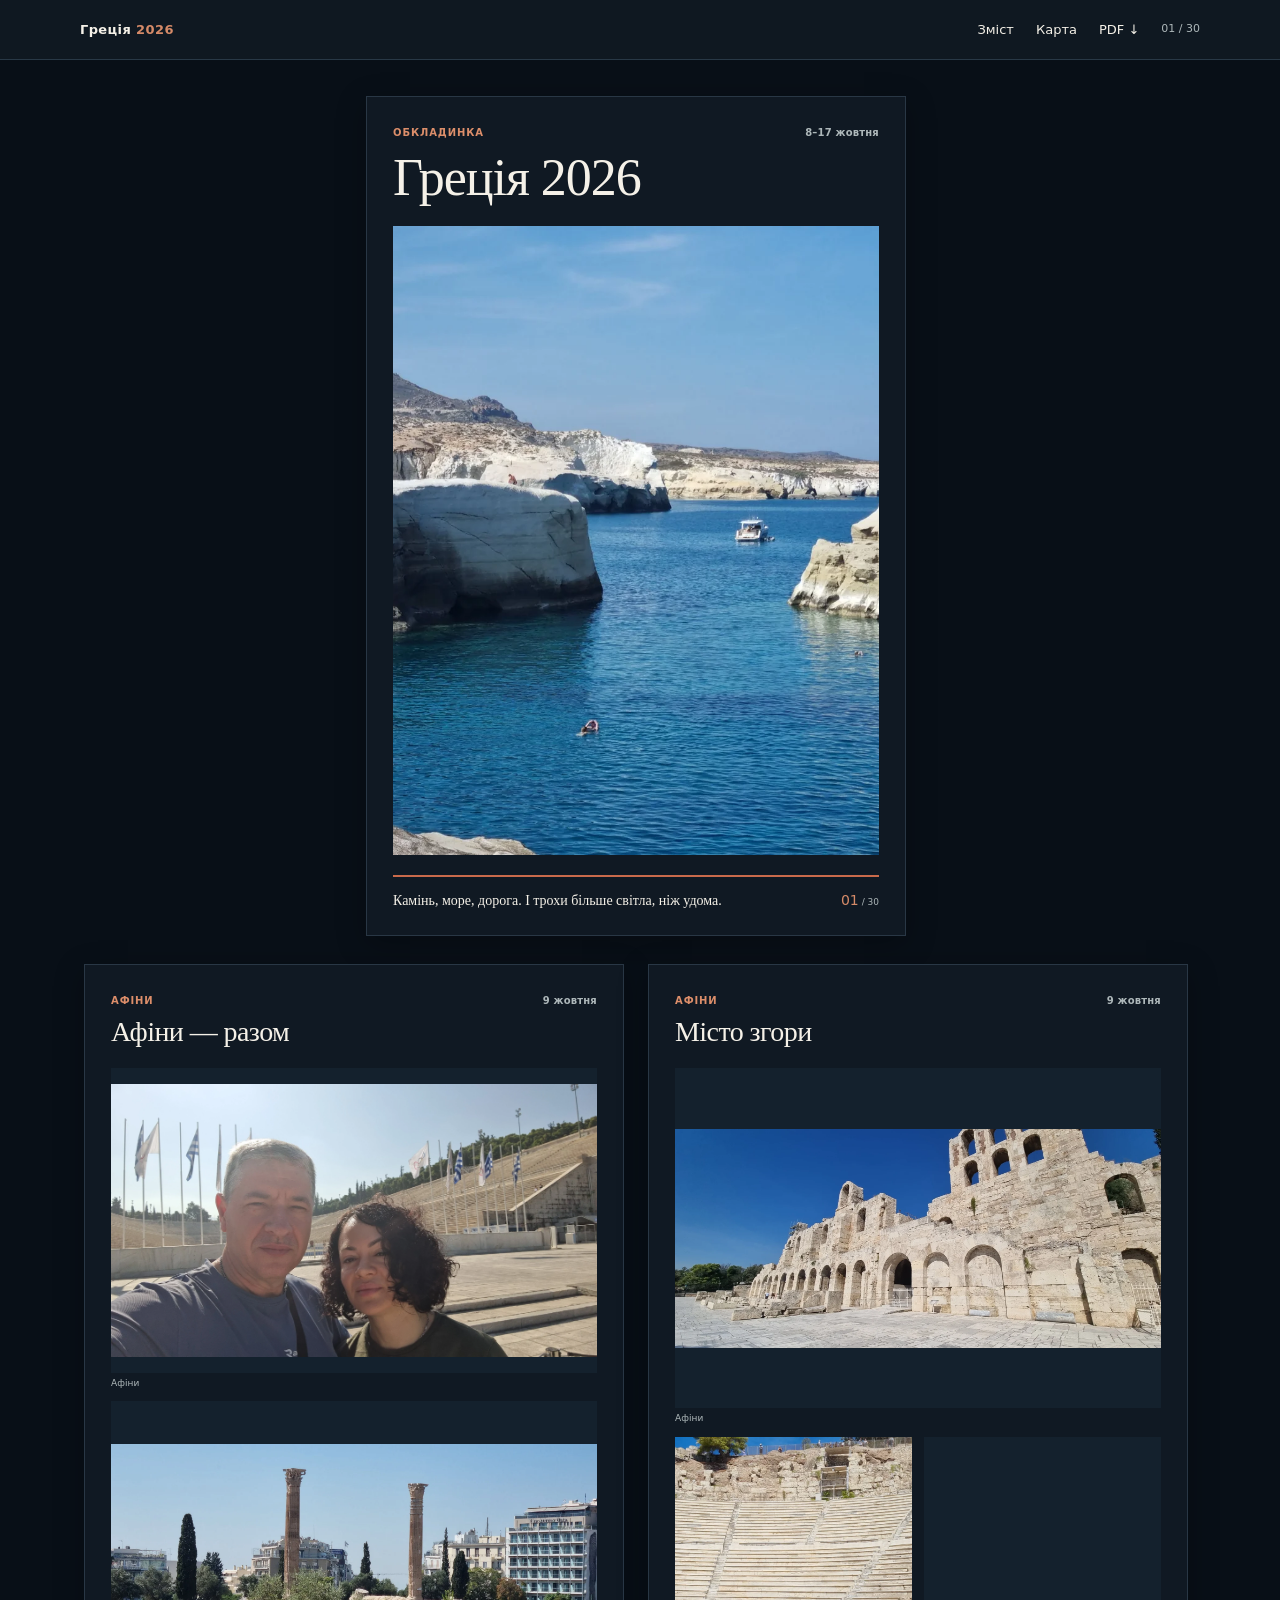
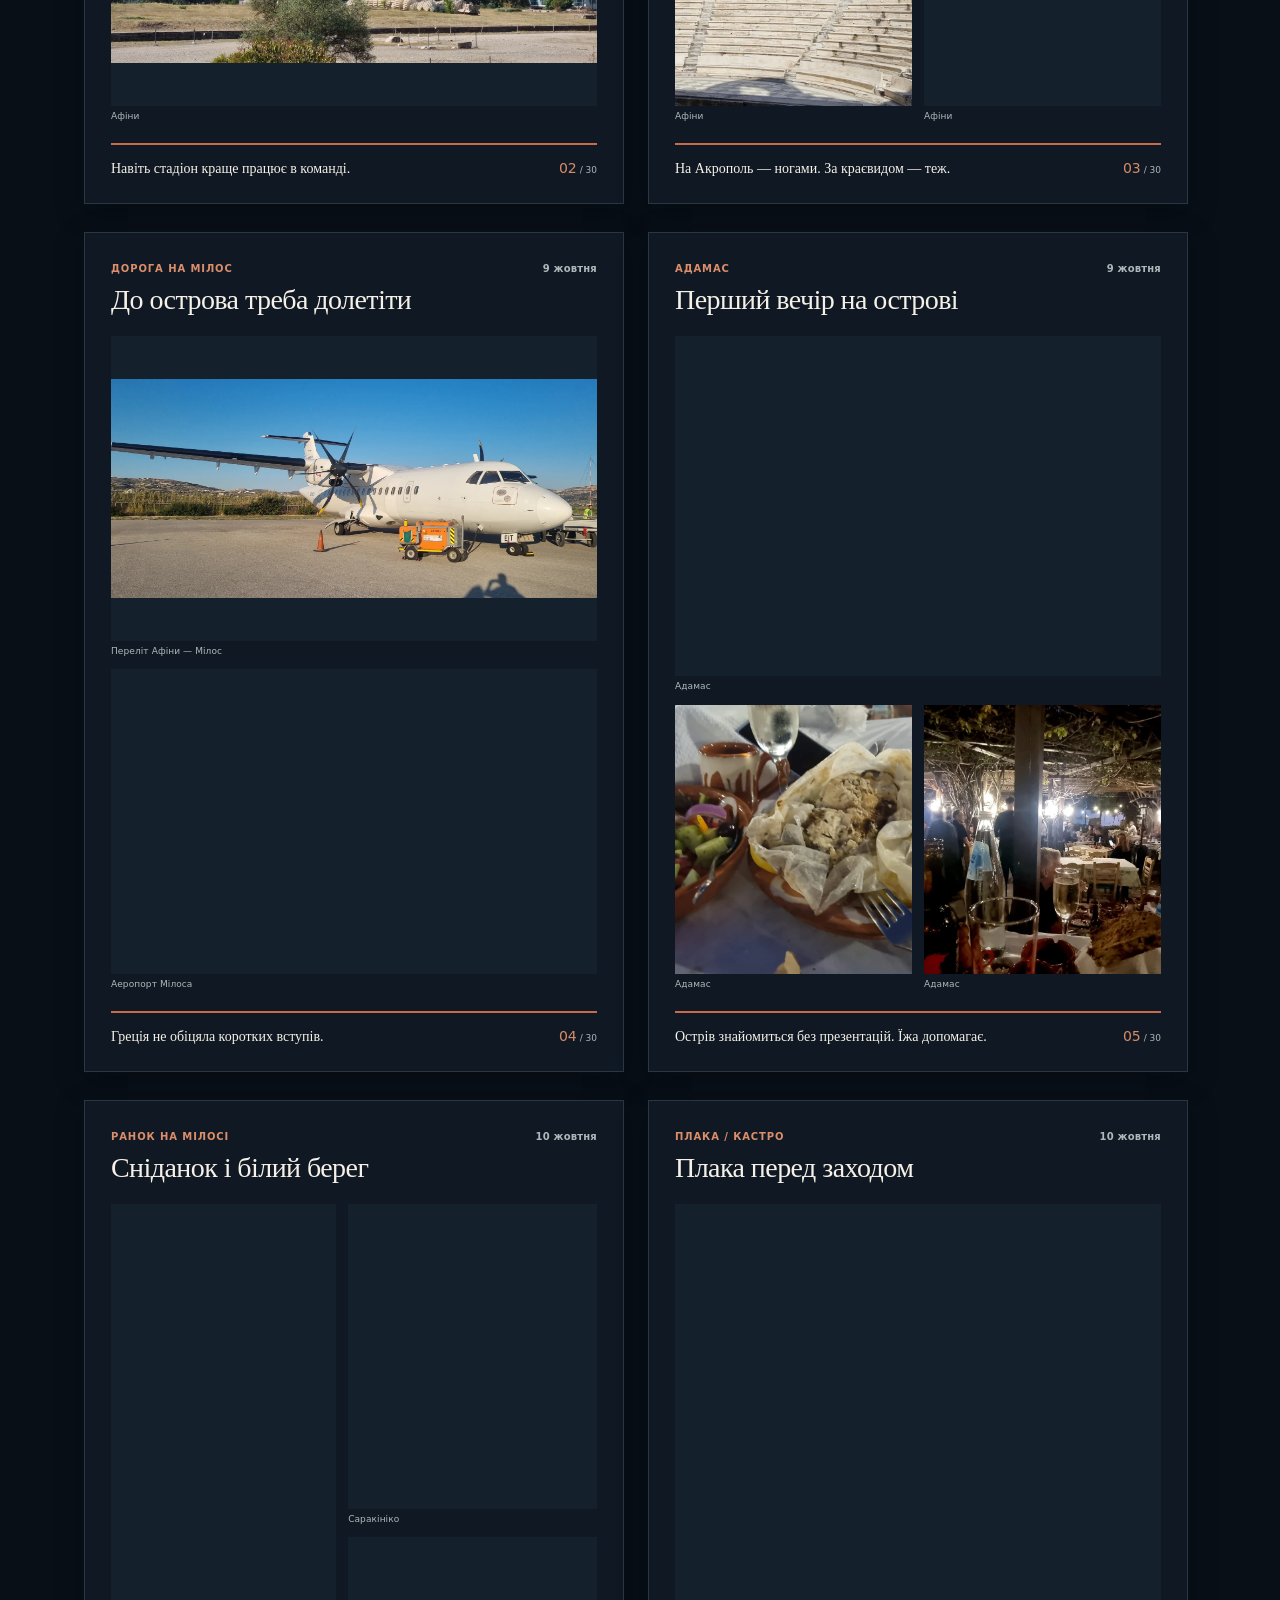
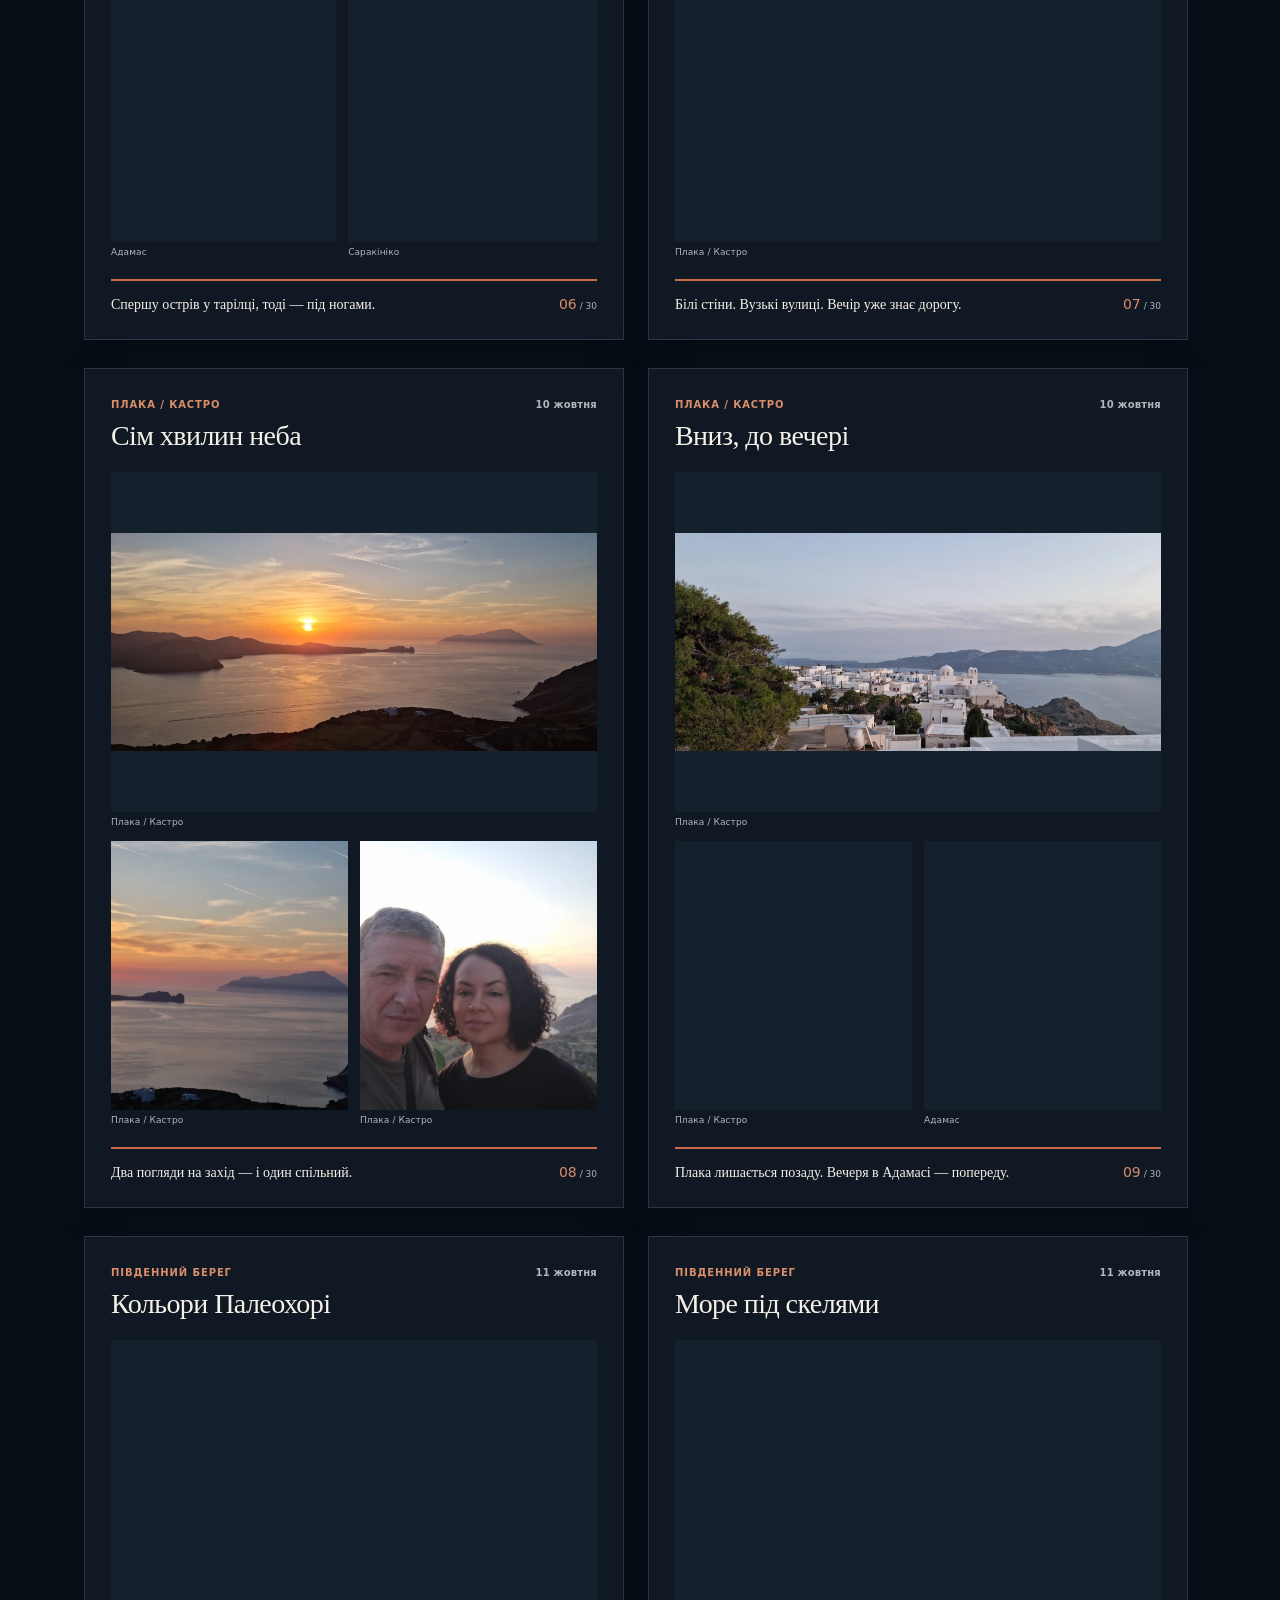
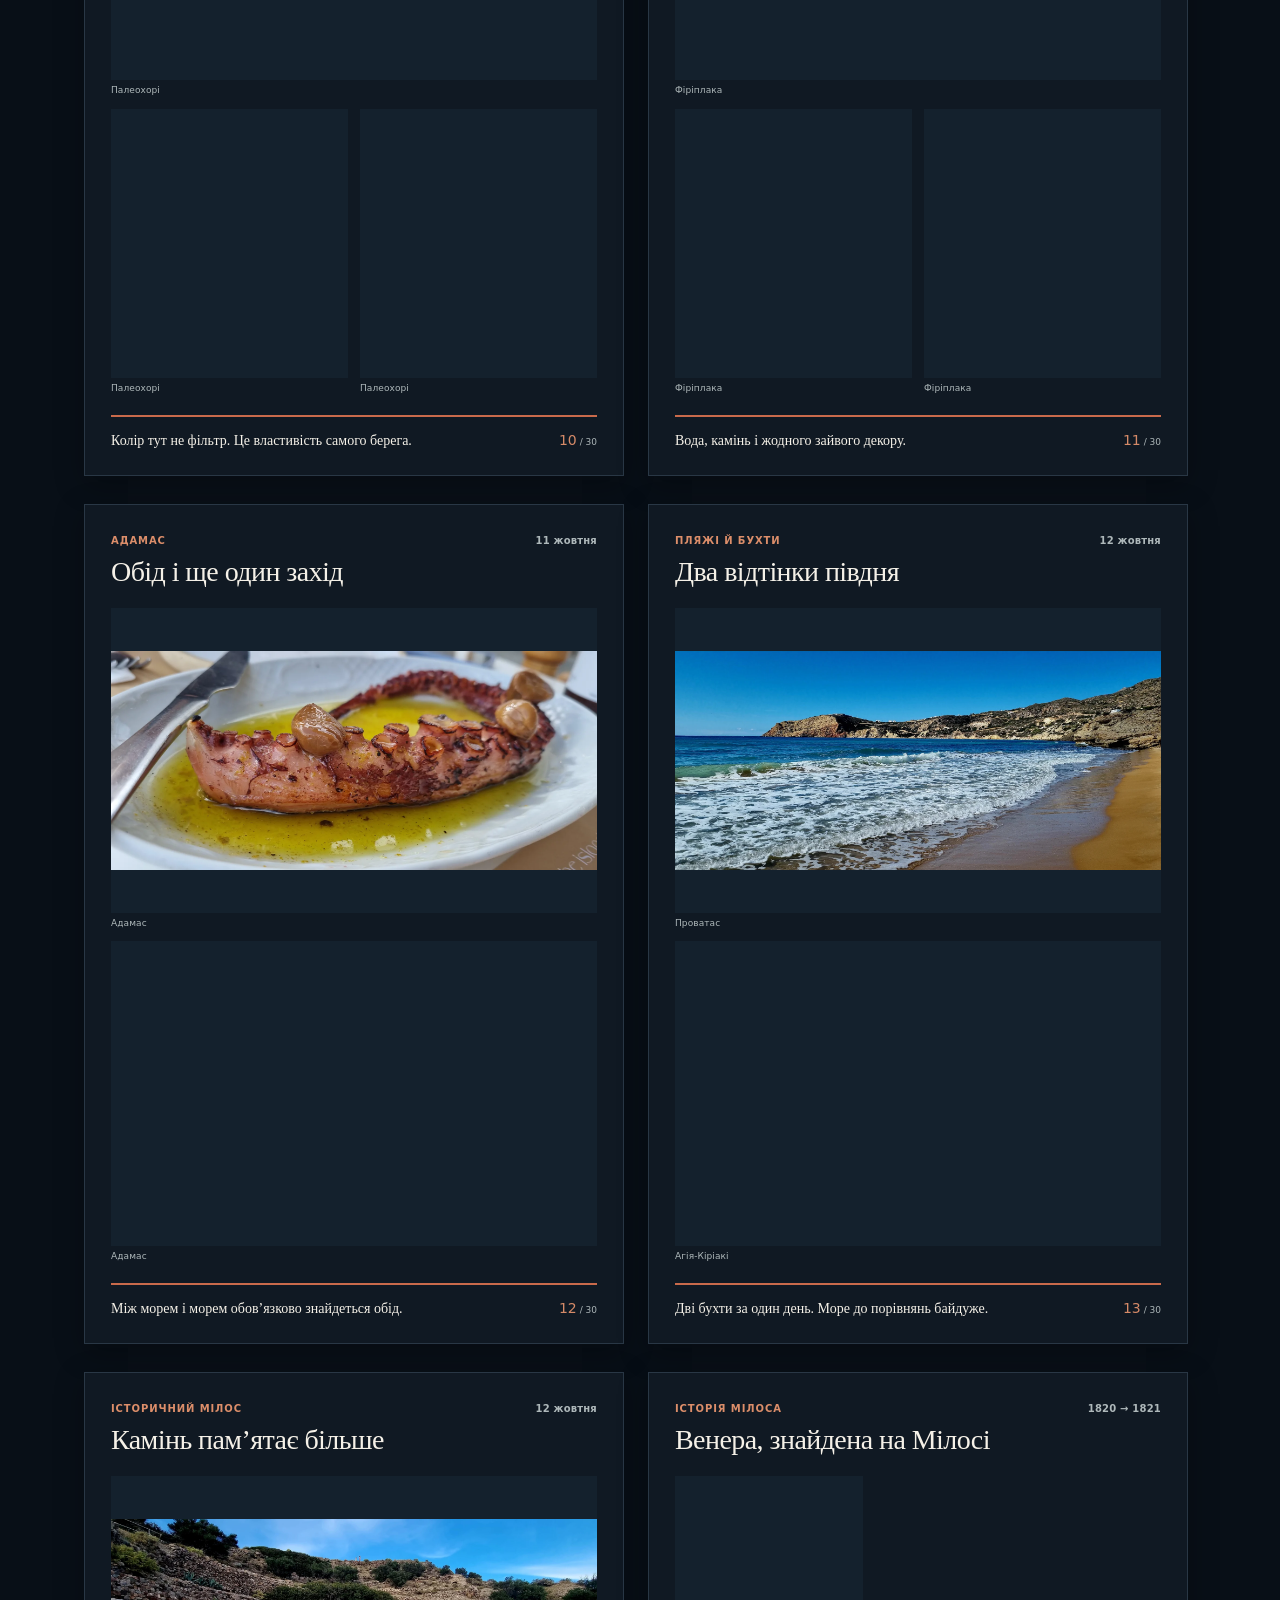
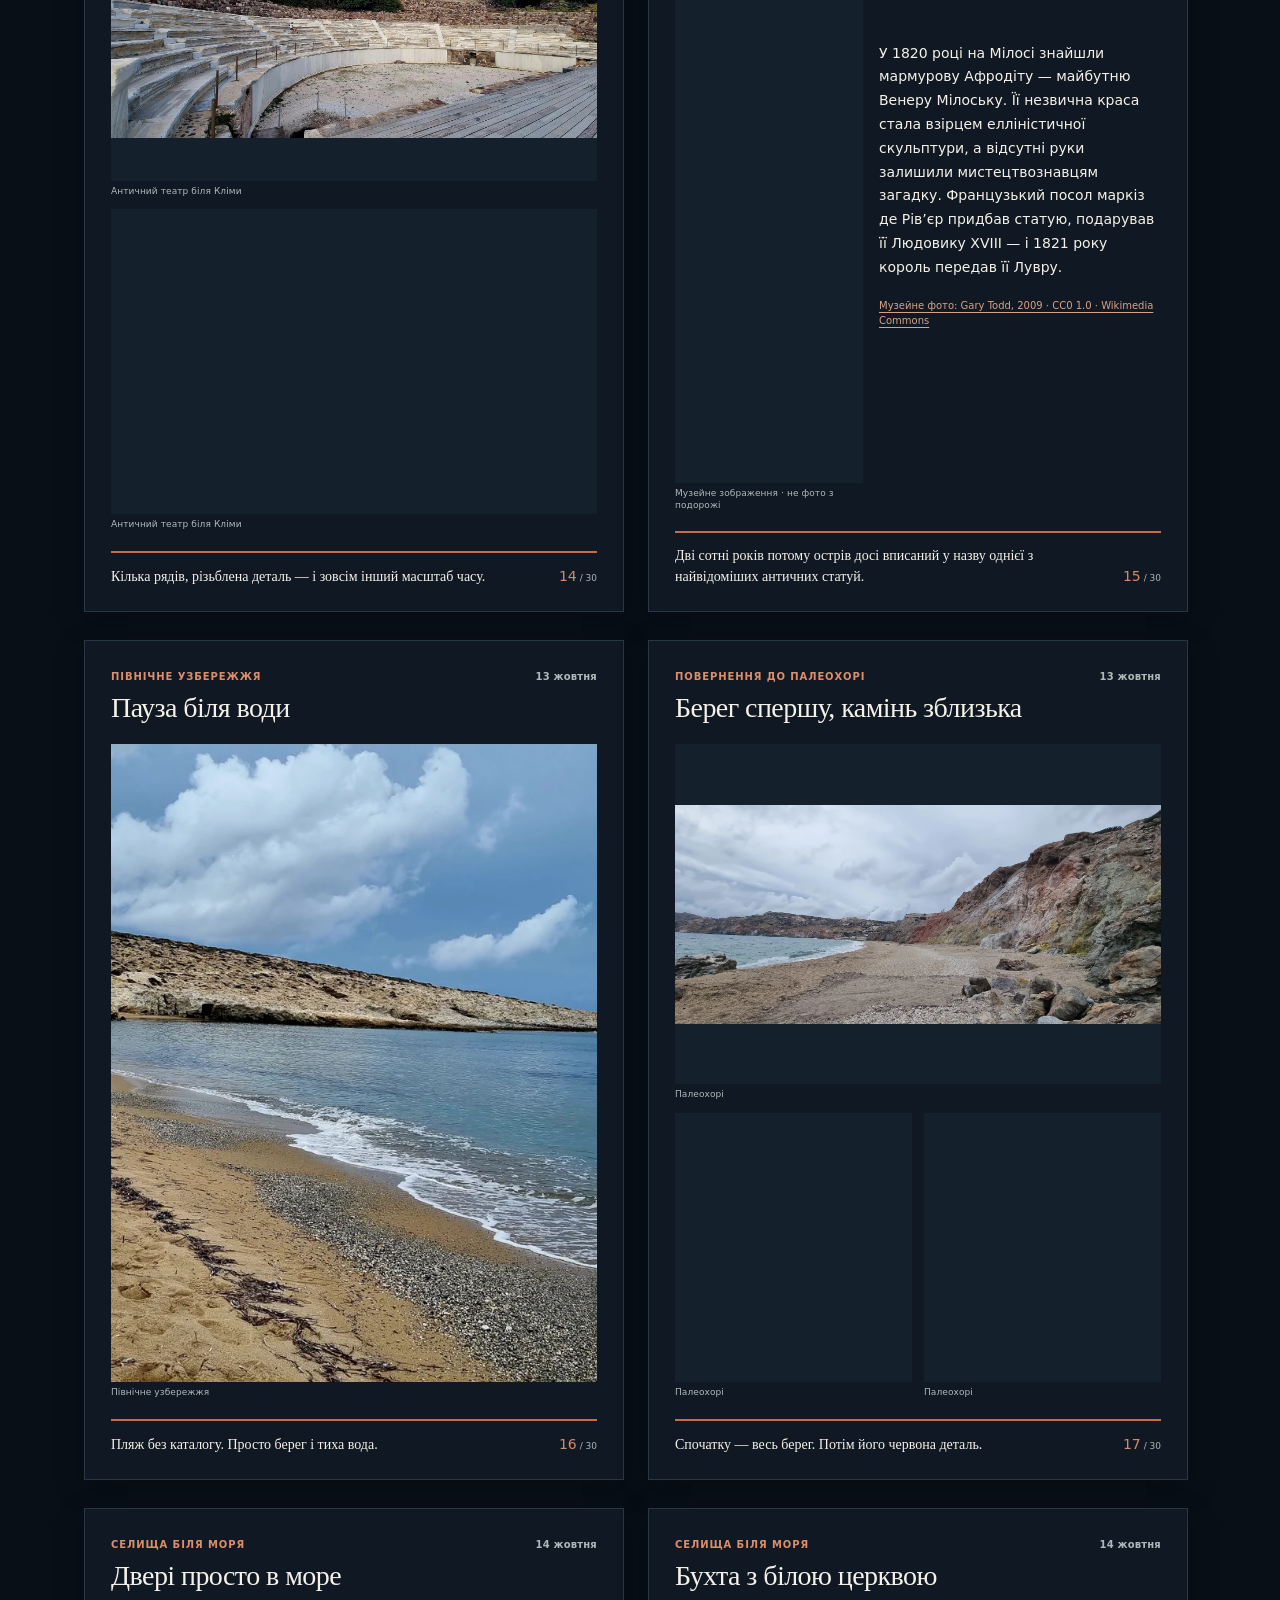
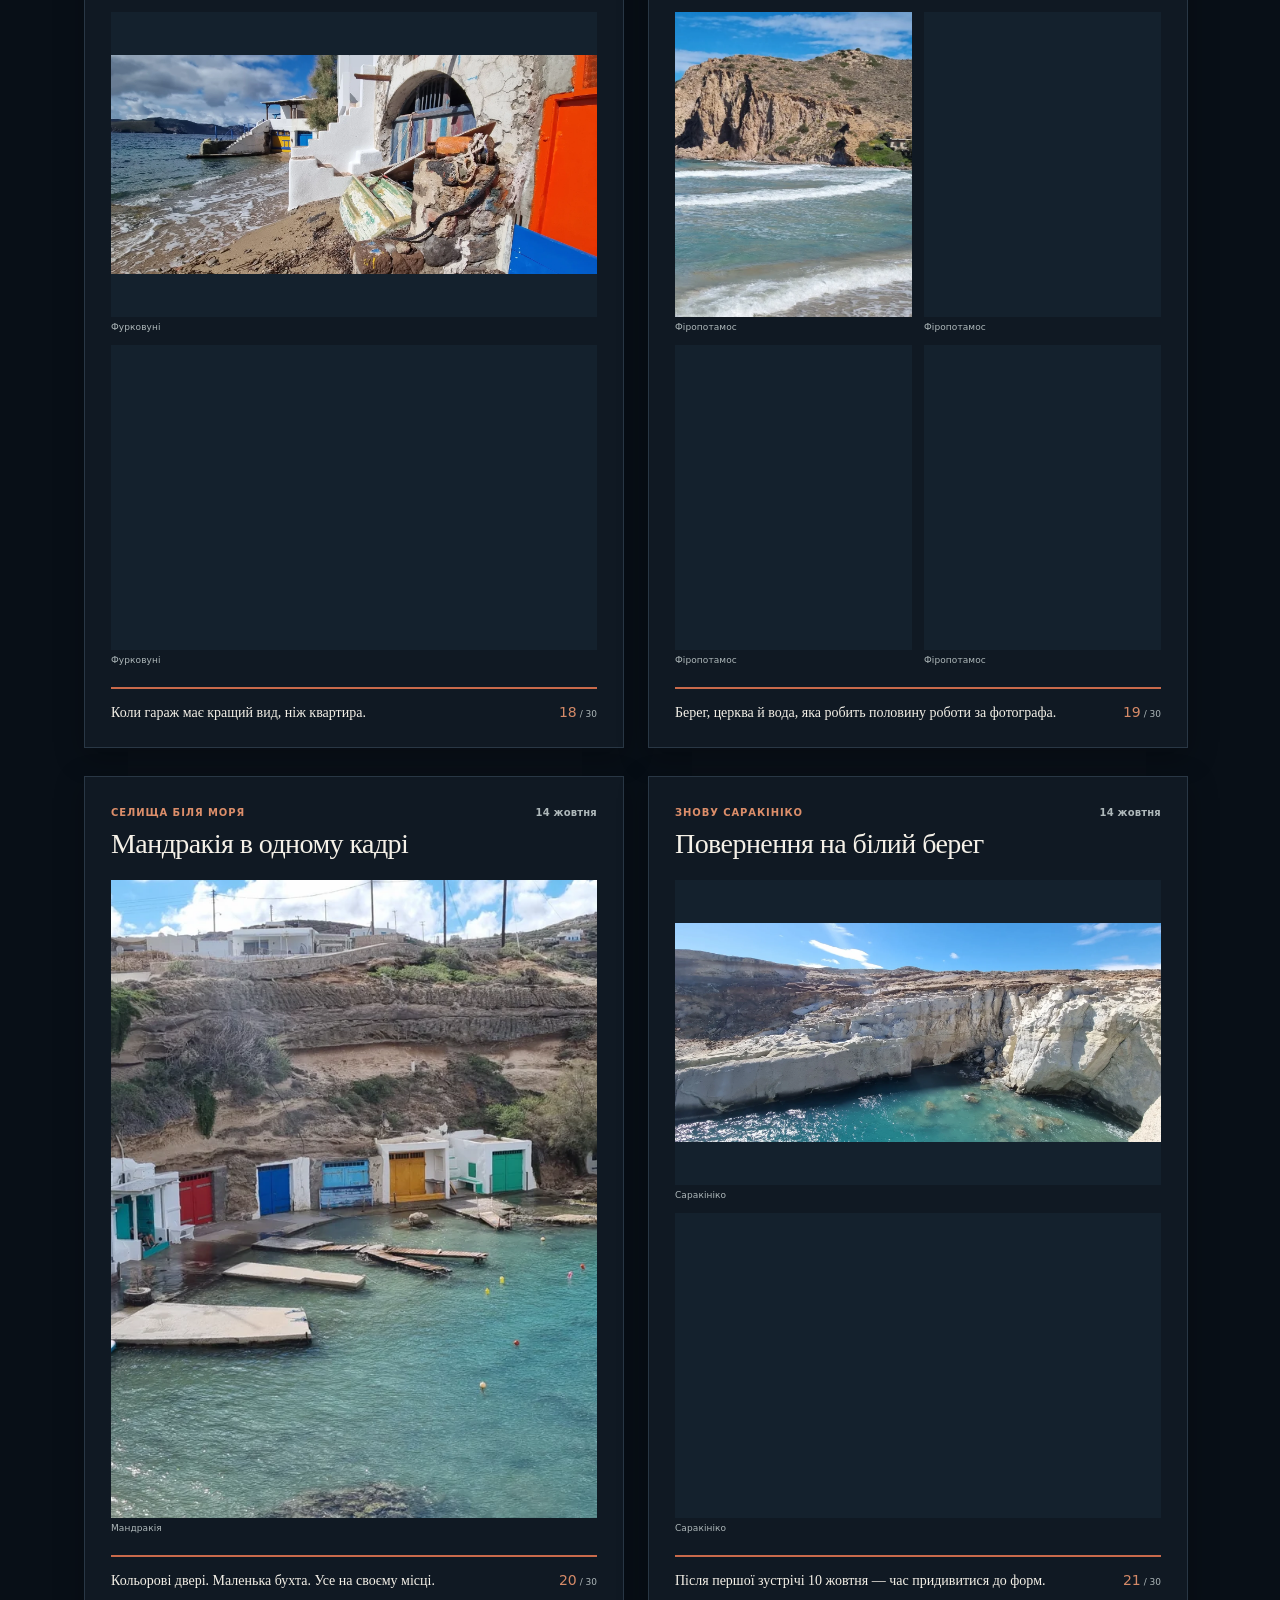
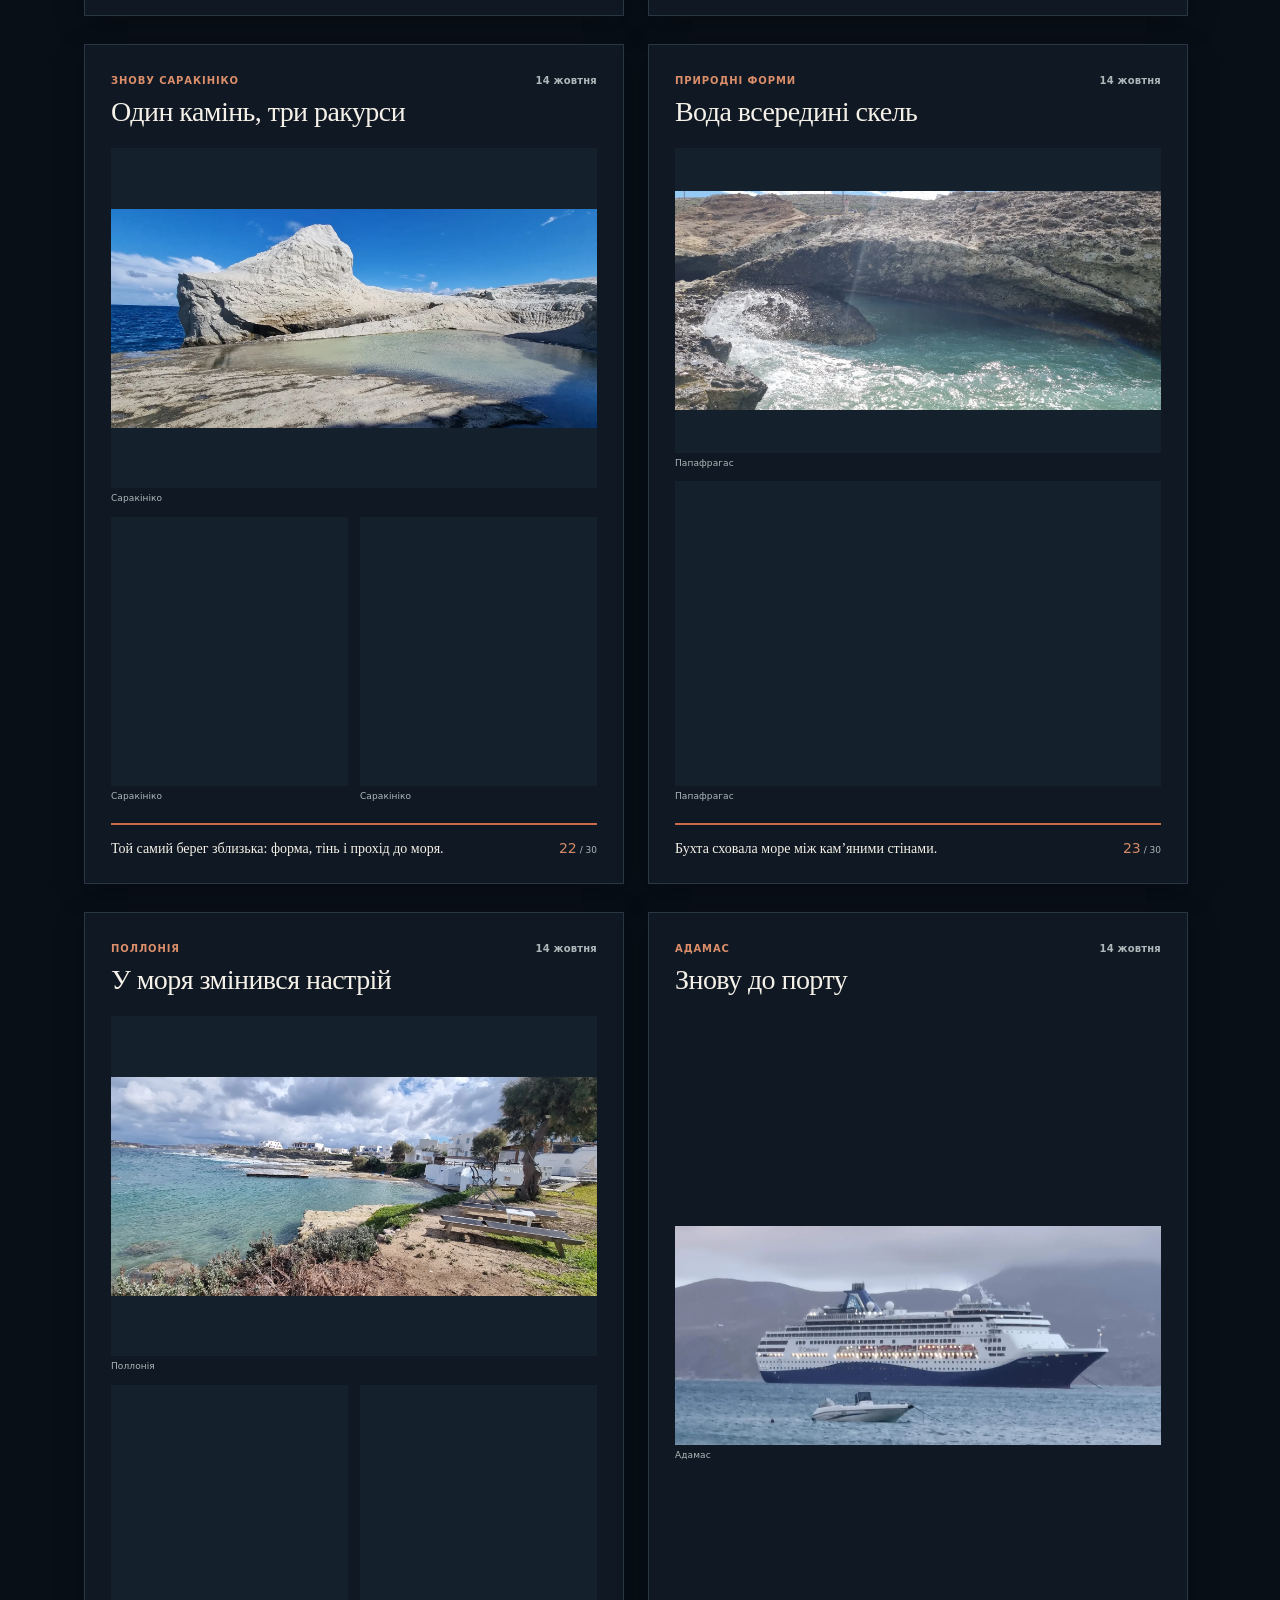
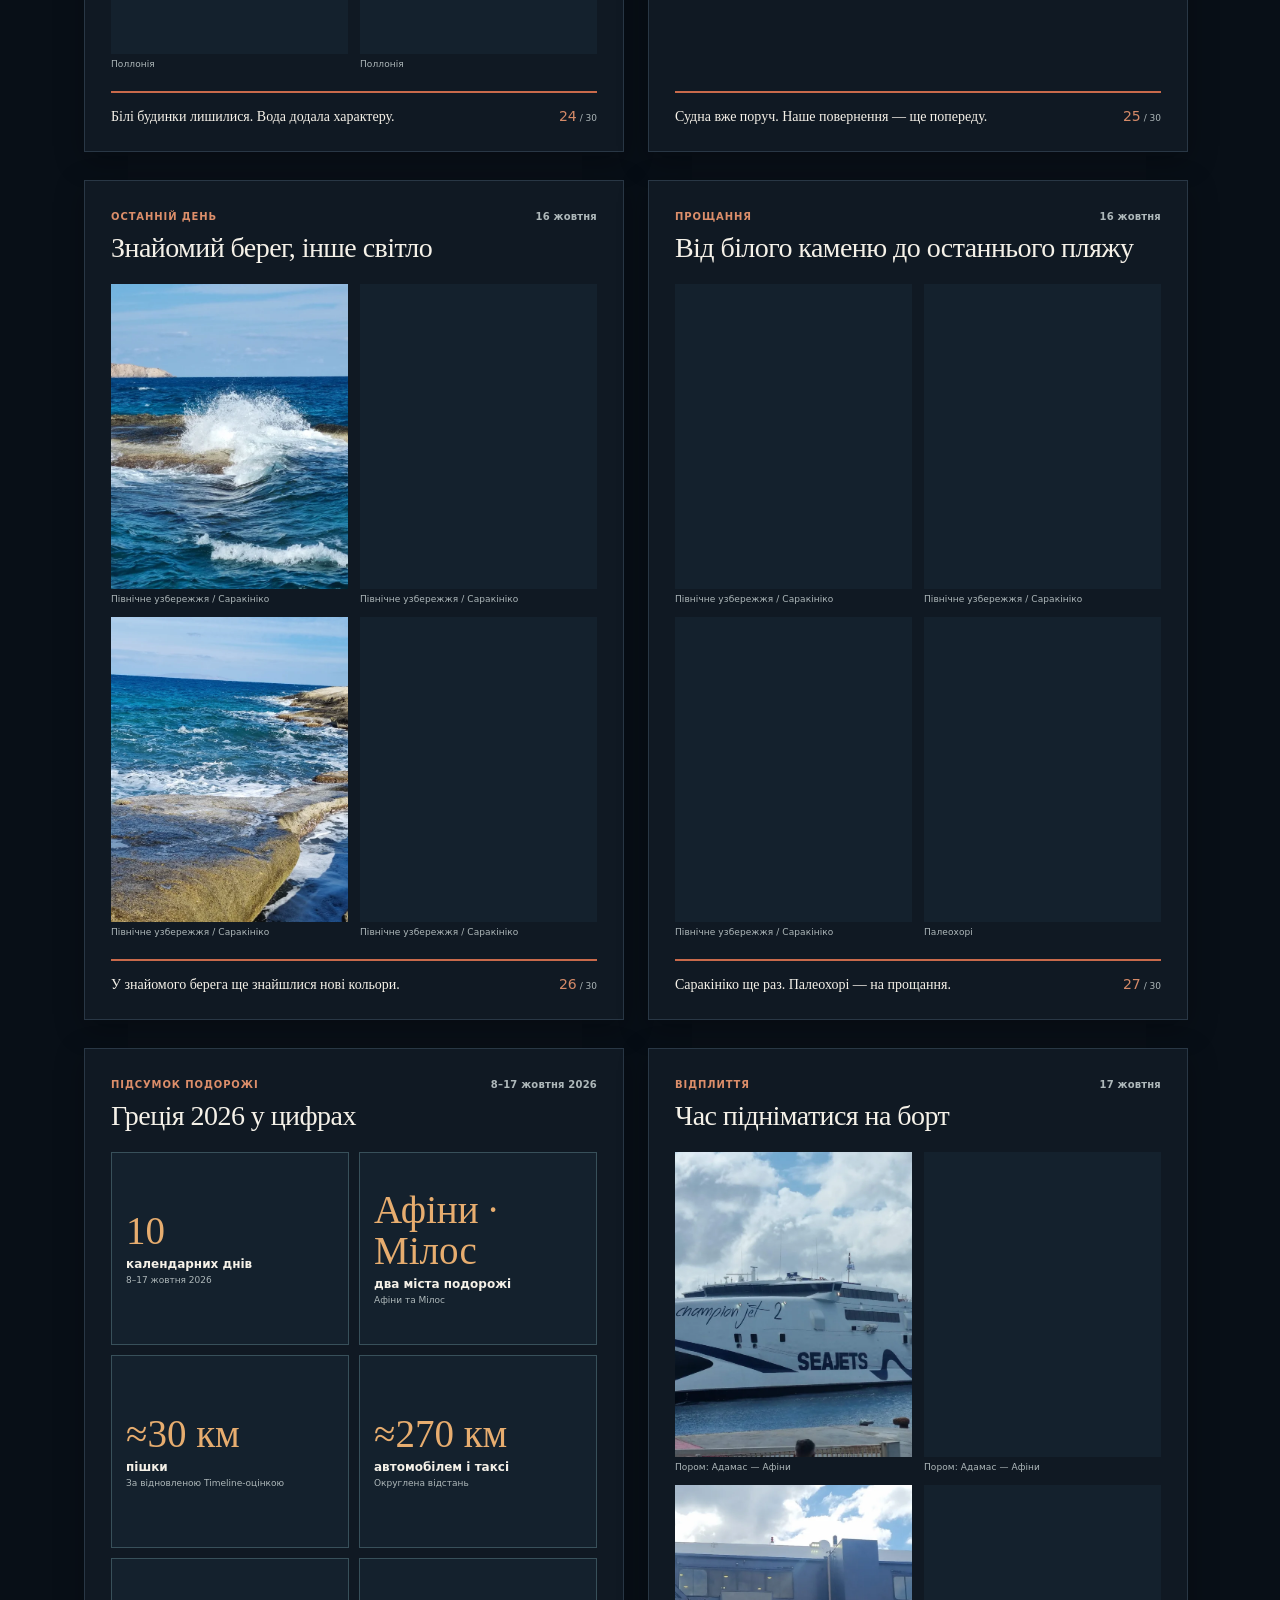
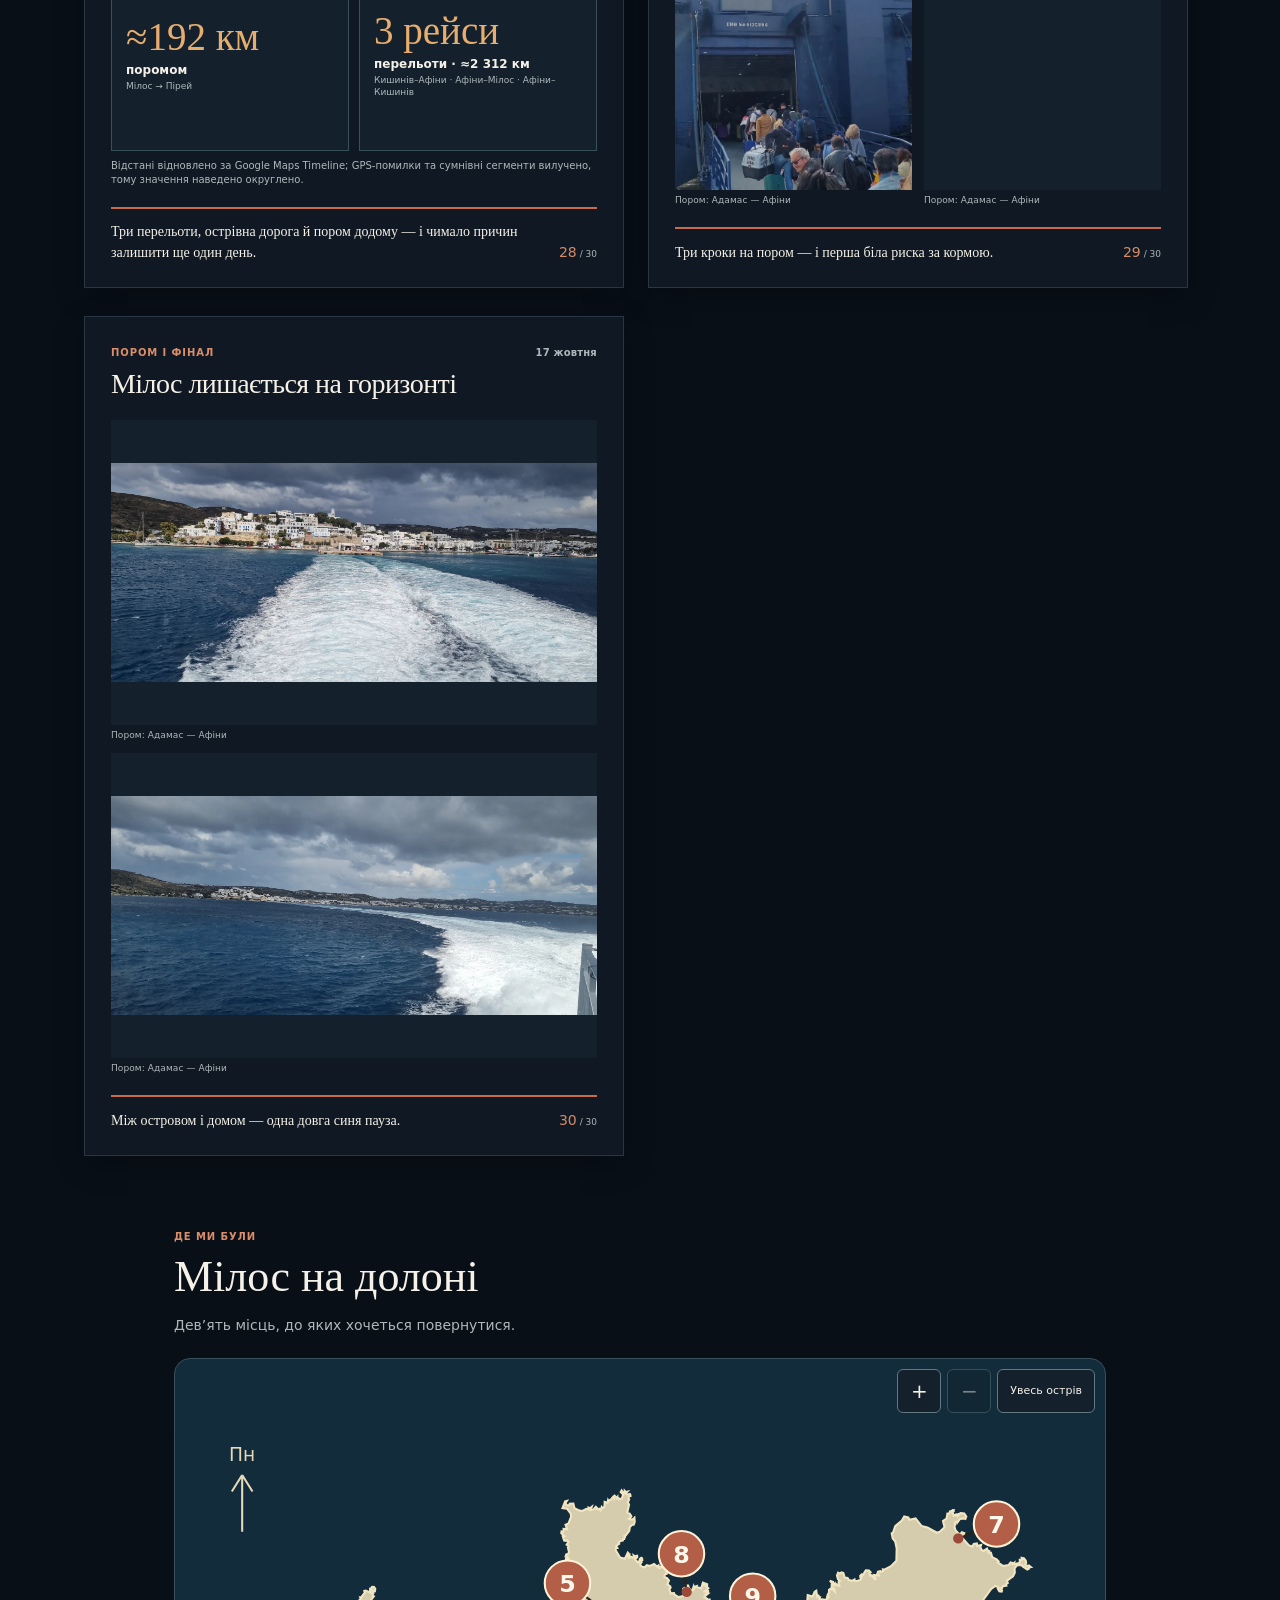
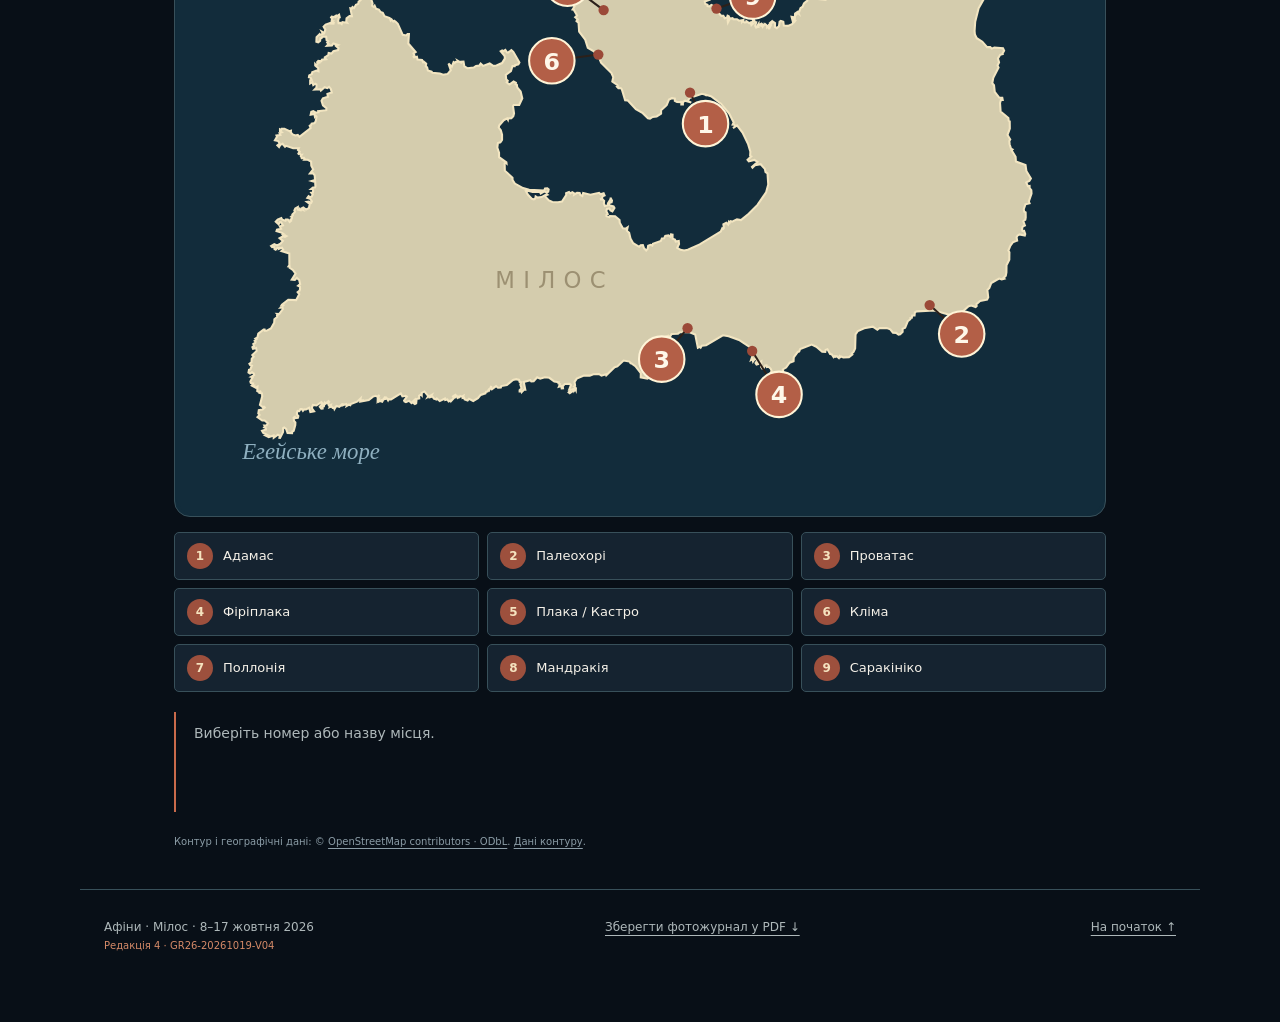
==== commit 031276a8: "Polish V04 flight metric" ====
--- a/docs/index.html
+++ b/docs/index.html
@@ -27,7 +27,7 @@
 <article class="journal-page layout-solo ship-page" id="page-25" data-page="25" aria-labelledby="title-25"><header class="page-head"><p class="eyebrow">Адамас <span>14 жовтня</span></p><h2 id="title-25">Знову до порту</h2></header><div class="photo-grid"><figure class="photo-frame"><a href="assets/S55.jpg" data-photo="S55" aria-label="Відкрити фото: Судно на рейді біля Адамаса"><picture><source type="image/webp" srcset="assets/S55.webp"><img src="assets/S55.jpg" width="1800" height="811" alt="Судно на рейді біля Адамаса" loading="lazy" decoding="async" ></picture></a><figcaption>Адамас</figcaption></figure></div><footer class="page-foot"><p>Судна вже поруч. Наше повернення — ще попереду.</p><span class="folio" aria-label="Сторінка 25 з 30">25<small> / 30</small></span></footer></article>
 <article class="journal-page layout-quartet" id="page-26" data-page="26" aria-labelledby="title-26"><header class="page-head"><p class="eyebrow">Останній день <span>16 жовтня</span></p><h2 id="title-26">Знайомий берег, інше світло</h2></header><div class="photo-grid"><figure class="photo-frame"><a href="assets/S56.jpg" data-photo="S56" aria-label="Відкрити фото: Останній день: хвиля на північному березі"><picture><source type="image/webp" srcset="assets/S56.webp"><img src="assets/S56.jpg" width="1800" height="811" alt="Останній день: хвиля на північному березі" loading="lazy" decoding="async" ></picture></a><figcaption>Північне узбережжя / Саракініко</figcaption></figure><figure class="photo-frame"><a href="assets/S57.jpg" data-photo="S57" aria-label="Відкрити фото: Кольорові шари каменю біля Саракініко"><picture><source type="image/webp" srcset="assets/S57.webp"><img src="assets/S57.jpg" width="1800" height="811" alt="Кольорові шари каменю біля Саракініко" loading="lazy" decoding="async" ></picture></a><figcaption>Північне узбережжя / Саракініко</figcaption></figure><figure class="photo-frame"><a href="assets/S58.jpg" data-photo="S58" aria-label="Відкрити фото: Прозора вода на північному узбережжі"><picture><source type="image/webp" srcset="assets/S58.webp"><img src="assets/S58.jpg" width="1800" height="811" alt="Прозора вода на північному узбережжі" loading="lazy" decoding="async" ></picture></a><figcaption>Північне узбережжя / Саракініко</figcaption></figure><figure class="photo-frame"><a href="assets/S59.jpg" data-photo="S59" aria-label="Відкрити фото: Панорама північного берега Мілоса"><picture><source type="image/webp" srcset="assets/S59.webp"><img src="assets/S59.jpg" width="1800" height="811" alt="Панорама північного берега Мілоса" loading="lazy" decoding="async" ></picture></a><figcaption>Північне узбережжя / Саракініко</figcaption></figure></div><footer class="page-foot"><p>У знайомого берега ще знайшлися нові кольори.</p><span class="folio" aria-label="Сторінка 26 з 30">26<small> / 30</small></span></footer></article>
 <article class="journal-page layout-quartet" id="page-27" data-page="27" aria-labelledby="title-27"><header class="page-head"><p class="eyebrow">Прощання <span>16 жовтня</span></p><h2 id="title-27">Від білого каменю до останнього пляжу</h2></header><div class="photo-grid"><figure class="photo-frame"><a href="assets/S60.jpg" data-photo="S60" aria-label="Відкрити фото: Білі скелі та бухта Саракініко"><picture><source type="image/webp" srcset="assets/S60.webp"><img src="assets/S60.jpg" width="1800" height="811" alt="Білі скелі та бухта Саракініко" loading="lazy" decoding="async" ></picture></a><figcaption>Північне узбережжя / Саракініко</figcaption></figure><figure class="photo-frame"><a href="assets/S61.jpg" data-photo="S61" aria-label="Відкрити фото: Саракініко: останній широкий погляд"><picture><source type="image/webp" srcset="assets/S61.webp"><img src="assets/S61.jpg" width="1800" height="811" alt="Саракініко: останній широкий погляд" loading="lazy" decoding="async" ></picture></a><figcaption>Північне узбережжя / Саракініко</figcaption></figure><figure class="photo-frame"><a href="assets/S62.jpg" data-photo="S62" aria-label="Відкрити фото: Знайома скеля Саракініко в інший день"><picture><source type="image/webp" srcset="assets/S62.webp"><img src="assets/S62.jpg" width="1800" height="811" alt="Знайома скеля Саракініко в інший день" loading="lazy" decoding="async" ></picture></a><figcaption>Північне узбережжя / Саракініко</figcaption></figure><figure class="photo-frame"><a href="assets/S63.jpg" data-photo="S63" aria-label="Відкрити фото: Палеохорі: останній пляж перед поверненням"><picture><source type="image/webp" srcset="assets/S63.webp"><img src="assets/S63.jpg" width="1800" height="811" alt="Палеохорі: останній пляж перед поверненням" loading="lazy" decoding="async" ></picture></a><figcaption>Палеохорі</figcaption></figure></div><footer class="page-foot"><p>Саракініко ще раз. Палеохорі — на прощання.</p><span class="folio" aria-label="Сторінка 27 з 30">27<small> / 30</small></span></footer></article>
-<article class="journal-page layout-stats" id="page-28" data-page="28" aria-labelledby="title-28"><header class="page-head"><p class="eyebrow">Підсумок подорожі <span>8–17 жовтня 2026</span></p><h2 id="title-28">Греція 2026 у цифрах</h2></header><div class="stats-grid"><div class="stat-tile"><strong>10</strong><b>календарних днів</b><span>8–17 жовтня 2026</span></div><div class="stat-tile"><strong>Афіни · Мілос</strong><b>два міста подорожі</b><span>Афіни та Мілос</span></div><div class="stat-tile"><strong>≈30 км</strong><b>пішки</b><span>За відновленою Timeline-оцінкою</span></div><div class="stat-tile"><strong>≈270 км</strong><b>автомобілем і таксі</b><span>Округлена відстань</span></div><div class="stat-tile"><strong>≈192 км</strong><b>поромом</b><span>Мілос → Пірей</span></div><div class="stat-tile"><strong>3 · ≈2 312 км</strong><b>перельоти · загальна відстань</b><span>Кишинів–Афіни · Афіни–Мілос · Афіни–Кишинів</span></div></div><p class="stats-note">Відстані відновлено за Google Maps Timeline; GPS-помилки та сумнівні сегменти вилучено, тому значення наведено округлено.</p><footer class="page-foot"><p>Три перельоти, острівна дорога й пором додому — і чимало причин залишити ще один день.</p><span class="folio" aria-label="Сторінка 28 з 30">28<small> / 30</small></span></footer></article>
+<article class="journal-page layout-stats" id="page-28" data-page="28" aria-labelledby="title-28"><header class="page-head"><p class="eyebrow">Підсумок подорожі <span>8–17 жовтня 2026</span></p><h2 id="title-28">Греція 2026 у цифрах</h2></header><div class="stats-grid"><div class="stat-tile"><strong>10</strong><b>календарних днів</b><span>8–17 жовтня 2026</span></div><div class="stat-tile"><strong>Афіни · Мілос</strong><b>два міста подорожі</b><span>Афіни та Мілос</span></div><div class="stat-tile"><strong>≈30 км</strong><b>пішки</b><span>За відновленою Timeline-оцінкою</span></div><div class="stat-tile"><strong>≈270 км</strong><b>автомобілем і таксі</b><span>Округлена відстань</span></div><div class="stat-tile"><strong>≈192 км</strong><b>поромом</b><span>Мілос → Пірей</span></div><div class="stat-tile"><strong>3 рейси</strong><b>перельоти · ≈2 312 км</b><span>Кишинів–Афіни · Афіни–Мілос · Афіни–Кишинів</span></div></div><p class="stats-note">Відстані відновлено за Google Maps Timeline; GPS-помилки та сумнівні сегменти вилучено, тому значення наведено округлено.</p><footer class="page-foot"><p>Три перельоти, острівна дорога й пором додому — і чимало причин залишити ще один день.</p><span class="folio" aria-label="Сторінка 28 з 30">28<small> / 30</small></span></footer></article>
 <article class="journal-page layout-quartet" id="page-29" data-page="29" aria-labelledby="title-29"><header class="page-head"><p class="eyebrow">Відплиття <span>17 жовтня</span></p><h2 id="title-29">Час підніматися на борт</h2></header><div class="photo-grid"><figure class="photo-frame"><a href="assets/S64.jpg" data-photo="S64" aria-label="Відкрити фото: Пором біля причалу в Адамасі"><picture><source type="image/webp" srcset="assets/S64.webp"><img src="assets/S64.jpg" width="1800" height="811" alt="Пором біля причалу в Адамасі" loading="lazy" decoding="async" ></picture></a><figcaption>Пором: Адамас — Афіни</figcaption></figure><figure class="photo-frame"><a href="assets/S65.jpg" data-photo="S65" aria-label="Відкрити фото: Посадка на пором"><picture><source type="image/webp" srcset="assets/S65.webp"><img src="assets/S65.jpg" width="1800" height="811" alt="Посадка на пором" loading="lazy" decoding="async" ></picture></a><figcaption>Пором: Адамас — Афіни</figcaption></figure><figure class="photo-frame"><a href="assets/S66.jpg" data-photo="S66" aria-label="Відкрити фото: Вхід на пором із причалу"><picture><source type="image/webp" srcset="assets/S66.webp"><img src="assets/S66.jpg" width="1800" height="811" alt="Вхід на пором із причалу" loading="lazy" decoding="async" ></picture></a><figcaption>Пором: Адамас — Афіни</figcaption></figure><figure class="photo-frame"><a href="assets/S67.jpg" data-photo="S67" aria-label="Відкрити фото: Слід порома біля борту"><picture><source type="image/webp" srcset="assets/S67.webp"><img src="assets/S67.jpg" width="1800" height="811" alt="Слід порома біля борту" loading="lazy" decoding="async" ></picture></a><figcaption>Пором: Адамас — Афіни</figcaption></figure></div><footer class="page-foot"><p>Три кроки на пором — і перша біла риска за кормою.</p><span class="folio" aria-label="Сторінка 29 з 30">29<small> / 30</small></span></footer></article>
 <article class="journal-page layout-pair" id="page-30" data-page="30" aria-labelledby="title-30"><header class="page-head"><p class="eyebrow">Пором і фінал <span>17 жовтня</span></p><h2 id="title-30">Мілос лишається на горизонті</h2></header><div class="photo-grid"><figure class="photo-frame"><a href="assets/S68.jpg" data-photo="S68" aria-label="Відкрити фото: Адамас віддаляється за кормою"><picture><source type="image/webp" srcset="assets/S68.webp"><img src="assets/S68.jpg" width="1800" height="811" alt="Адамас віддаляється за кормою" loading="lazy" decoding="async" ></picture></a><figcaption>Пором: Адамас — Афіни</figcaption></figure><figure class="photo-frame"><a href="assets/S69.jpg" data-photo="S69" aria-label="Відкрити фото: Море й кільватерний слід на шляху до Афін"><picture><source type="image/webp" srcset="assets/S69.webp"><img src="assets/S69.jpg" width="1800" height="811" alt="Море й кільватерний слід на шляху до Афін" loading="lazy" decoding="async" ></picture></a><figcaption>Пором: Адамас — Афіни</figcaption></figure></div><footer class="page-foot"><p>Між островом і домом — одна довга синя пауза.</p><span class="folio" aria-label="Сторінка 30 з 30">30<small> / 30</small></span></footer></article></main>
 <section class="island-section" id="island" aria-labelledby="map-title"><header><p class="eyebrow">ДЕ МИ БУЛИ</p><h2 id="map-title">Мілос на долоні</h2><p class="map-intro">Дев’ять місць, до яких хочеться повернутися.</p></header><div class="map-paper"><div class="map-controls" aria-label="Масштаб карти"><button type="button" id="map-zoom-in" aria-label="Збільшити карту">+</button><button type="button" id="map-zoom-out" aria-label="Зменшити карту">−</button><button type="button" id="map-reset">Увесь острів</button></div><svg xmlns="http://www.w3.org/2000/svg" viewBox="0 0 900 680" aria-labelledby="island-title island-desc" id="milos-map"><title id="island-title">Мілос — дев’ять місць нашої подорожі</title><desc id="island-desc">Контур острова і дев’ять географічних позначок у спільній системі координат. Виберіть номер на карті або назву під нею.</desc><rect width="900" height="680" rx="22" fill="#122c3b"/><g class="map-scene"><path class="island-coast" d="M153.9,575.6L154.3,576.8L156.6,573.2L156.4,573.9L159.0,574.6L161.8,572.1L162.9,572.3L162.6,573.2L165.5,572.0L165.8,573.0L166.7,572.8L166.3,573.8L168.5,572.6L169.7,573.1L170.1,572.1L176.2,569.7L179.6,566.6L179.2,568.6L181.0,568.5L180.1,569.6L187.5,568.2L191.6,564.8L194.2,564.0L195.8,564.9L197.8,563.2L196.2,566.3L196.1,569.4L197.5,567.9L197.4,569.5L199.6,568.4L199.4,569.4L200.5,569.7L203.0,565.4L203.8,565.5L203.3,567.1L205.2,566.6L206.2,568.4L206.8,567.3L209.1,567.5L218.5,561.7L220.1,564.6L223.2,564.0L224.4,564.8L221.7,568.7L222.1,569.5L223.5,570.1L226.5,568.9L228.8,571.0L232.1,567.8L232.4,570.3L231.1,571.2L232.1,571.9L233.4,571.3L233.8,567.2L236.4,566.6L236.2,564.0L238.1,562.7L238.8,563.5L238.8,561.1L241.3,559.8L245.1,564.3L244.6,565.2L248.4,563.1L247.2,565.3L249.3,564.8L250.5,566.7L252.9,567.5L253.4,566.7L256.2,569.1L261.2,566.7L261.5,568.1L263.5,567.5L264.8,569.4L267.2,568.3L267.3,569.0L270.0,566.0L268.5,564.1L270.7,565.1L270.3,563.7L271.4,563.1L273.4,565.8L273.9,564.9L274.3,565.5L275.1,564.6L274.7,566.0L276.0,564.3L277.5,564.9L279.1,564.0L278.5,566.1L279.7,565.9L280.3,567.6L283.2,568.5L284.5,566.9L288.6,569.0L293.2,566.4L295.8,563.2L300.4,561.6L301.1,560.1L302.5,559.9L303.5,558.2L304.0,558.8L306.1,554.5L305.7,556.6L306.6,557.7L310.7,554.6L312.5,556.2L315.3,555.9L315.8,554.6L321.2,553.6L327.1,548.6L330.2,547.9L333.0,548.6L333.5,550.5L335.0,550.9L334.2,553.2L335.4,556.8L333.5,558.6L333.5,559.8L335.5,559.6L335.6,560.3L337.7,558.2L339.0,558.2L337.5,550.7L343.9,549.0L344.8,550.1L347.1,549.9L350.5,546.1L353.4,547.5L357.9,546.1L362.3,546.6L367.1,550.2L371.5,551.0L371.1,552.1L372.5,552.7L371.5,555.2L374.0,554.6L374.2,556.8L375.5,556.7L375.2,554.8L377.3,552.5L381.9,552.3L383.2,553.5L381.4,558.3L382.6,558.4L380.9,560.7L382.0,561.5L385.3,559.2L385.9,557.8L385.2,557.6L386.5,557.1L386.5,558.7L387.4,557.5L387.9,558.5L388.0,556.7L386.2,554.9L387.2,554.3L386.7,550.5L388.8,547.4L395.7,544.5L401.4,544.5L404.8,543.1L410.2,542.9L412.7,544.5L417.1,543.1L417.4,544.1L425.4,536.4L428.1,535.6L434.1,529.9L439.7,530.9L440.9,532.1L440.1,533.0L441.1,532.2L445.5,535.3L450.8,542.1L450.7,546.1L457.2,547.4L461.1,545.0L463.9,538.9L462.1,524.8L464.2,518.3L466.9,515.1L469.0,515.0L469.5,513.6L473.1,513.6L475.2,506.7L477.5,505.9L478.9,507.1L480.6,504.1L486.8,503.9L488.6,502.5L498.0,502.5L503.4,504.6L506.0,517.5L507.9,516.6L508.7,517.4L509.8,515.5L514.0,515.0L530.2,505.4L535.8,506.4L545.8,510.0L558.9,518.5L559.2,520.1L557.3,522.1L558.9,522.2L558.5,521.1L559.3,521.1L559.7,523.0L557.5,529.4L558.9,528.6L559.4,530.8L560.9,528.5L562.4,528.4L563.6,529.7L562.2,531.8L563.0,531.9L562.1,532.8L562.8,533.7L564.5,533.2L564.1,531.1L565.6,531.5L567.4,530.6L567.1,535.9L568.3,537.6L569.6,537.3L571.1,534.6L572.5,534.5L572.8,536.2L574.5,535.9L576.5,537.8L577.4,540.2L576.7,541.2L578.7,542.9L579.8,548.0L578.0,549.7L580.3,552.6L580.5,549.0L582.7,549.7L584.0,548.4L584.7,549.3L586.5,549.1L585.3,546.3L588.5,539.7L588.2,538.5L591.4,536.7L594.8,532.0L598.6,530.6L598.8,526.9L602.7,521.6L604.1,521.1L605.0,518.7L616.2,514.5L620.6,516.5L626.3,521.3L629.3,521.5L629.6,519.7L631.4,519.0L634.0,523.6L635.4,523.8L637.4,526.6L638.5,525.6L639.4,526.3L640.4,525.7L642.4,527.5L643.1,525.8L643.7,526.7L644.5,526.0L646.8,526.9L652.2,526.6L655.5,524.0L654.9,523.1L656.7,521.6L658.2,518.2L658.6,504.5L660.9,501.3L667.0,498.6L675.3,497.1L679.7,500.1L681.9,498.4L688.8,498.5L692.2,499.7L694.8,502.9L697.9,503.1L700.2,504.8L701.8,504.5L704.2,502.1L704.1,499.2L706.6,498.1L709.1,491.9L711.6,490.0L711.7,488.7L713.0,488.5L713.5,486.3L715.7,486.2L716.0,483.2L717.7,482.3L734.9,481.4L749.4,485.6L757.5,489.6L758.8,491.5L757.2,492.9L758.2,495.5L756.7,497.8L758.2,499.6L760.6,499.5L761.6,495.7L762.6,495.4L760.0,488.2L761.7,483.0L768.0,477.3L770.7,476.6L774.8,478.1L775.8,477.2L775.6,475.3L779.1,472.3L785.9,471.0L787.0,468.6L786.2,461.7L788.1,459.7L789.9,454.9L797.5,450.6L800.0,451.3L802.6,450.6L801.9,449.9L804.0,447.9L804.6,444.5L804.7,437.6L807.4,432.3L807.5,425.1L806.5,423.4L808.5,418.7L810.8,415.5L815.0,413.8L814.4,410.5L815.5,408.8L817.3,407.8L822.4,408.9L822.8,407.5L821.7,404.4L820.2,404.4L819.6,403.1L820.3,400.3L822.5,399.2L821.0,395.1L822.9,393.5L823.3,391.3L823.2,386.6L821.8,385.8L821.4,383.5L823.0,378.7L827.0,377.7L826.3,376.0L828.9,368.4L828.7,364.9L827.1,363.1L827.0,361.0L825.4,361.2L823.8,357.5L826.8,356.0L828.3,353.6L823.9,346.4L823.1,340.7L813.8,337.3L813.5,332.7L809.5,326.3L810.4,325.6L809.0,324.8L807.7,320.5L807.4,317.4L808.3,315.9L805.7,311.6L807.9,305.3L807.8,298.4L806.8,297.8L806.5,295.1L799.0,288.9L798.4,280.6L799.3,277.6L801.0,277.7L800.6,275.6L797.6,275.4L793.3,269.8L792.6,263.5L790.9,261.5L791.9,256.3L797.0,246.2L796.0,244.4L797.5,241.3L796.4,237.5L798.6,234.0L801.9,232.9L800.7,233.0L802.4,230.1L801.3,227.6L792.9,227.0L790.4,228.0L788.9,226.5L785.9,226.6L781.3,221.3L775.9,217.9L774.1,214.3L773.8,211.0L774.4,202.0L777.7,189.0L782.5,180.4L789.9,170.2L793.9,167.3L796.9,168.8L796.2,169.8L797.7,172.5L800.0,172.8L800.4,171.6L799.2,169.8L800.5,169.4L800.9,167.7L804.5,167.2L804.0,165.9L805.9,164.5L805.2,162.2L811.0,158.1L812.7,154.7L812.5,150.3L815.1,147.2L819.9,147.4L820.2,148.5L824.8,151.5L826.6,150.5L826.2,149.2L828.2,149.0L826.5,147.6L823.9,147.8L822.8,146.5L823.7,145.2L823.3,142.8L821.8,140.9L820.3,141.6L820.5,140.4L819.4,140.2L819.7,141.7L817.5,142.0L817.6,144.5L816.6,145.2L812.7,146.1L811.7,146.0L812.0,145.0L810.5,146.1L810.1,145.0L808.6,144.6L806.9,147.0L801.3,148.0L796.5,144.8L797.1,143.7L795.1,141.7L790.8,139.5L789.6,135.2L787.4,134.9L788.0,133.8L786.3,132.8L785.8,131.2L782.6,133.5L780.6,132.5L779.4,129.8L780.1,127.7L776.2,128.6L776.0,126.2L773.0,126.7L771.6,129.3L768.1,127.9L762.6,121.7L762.4,119.2L763.8,116.2L761.5,115.3L760.1,117.3L758.2,116.5L755.5,113.7L754.4,110.4L755.1,105.8L757.0,105.1L757.1,106.1L759.6,102.6L764.6,102.0L765.5,103.1L764.9,101.9L765.8,100.3L763.8,97.2L760.5,96.8L756.5,100.4L758.2,97.8L756.3,98.5L756.0,99.9L755.6,98.2L753.6,99.3L752.5,95.9L754.2,94.5L753.0,95.2L753.6,94.0L752.6,93.9L751.2,95.3L750.2,95.0L749.1,97.5L747.5,97.3L746.7,102.1L743.2,104.4L744.7,110.5L740.2,114.8L737.4,115.9L728.2,110.8L722.6,109.4L716.7,102.0L710.9,103.4L709.6,101.1L705.7,100.2L703.4,104.0L697.0,109.5L694.9,115.7L693.6,116.4L694.5,121.3L697.0,124.4L698.4,131.1L698.1,143.0L692.9,148.2L686.9,151.4L685.0,151.3L685.2,152.9L683.0,153.9L682.5,153.0L680.4,153.6L679.6,155.7L682.2,157.6L676.5,156.8L678.4,161.7L677.2,159.3L676.6,160.2L674.1,156.9L672.6,157.4L672.2,155.4L673.2,154.2L671.6,152.4L668.5,152.3L666.0,156.4L664.5,156.2L663.1,157.7L663.2,158.8L664.4,158.7L663.3,161.5L660.3,162.6L657.8,162.4L657.6,161.1L655.3,162.4L652.2,161.7L650.9,159.7L648.1,159.2L646.8,154.9L645.1,154.2L643.3,155.3L641.7,154.5L640.6,157.4L641.6,160.9L643.4,162.5L642.4,162.8L642.1,165.1L643.0,167.1L640.7,166.9L639.8,165.6L638.8,166.1L638.6,164.8L636.3,167.0L636.8,163.4L633.7,162.3L635.7,164.4L635.4,169.2L636.8,170.2L637.6,169.5L638.4,172.4L636.6,170.7L634.3,170.2L632.9,171.1L632.9,173.8L631.6,176.0L632.7,178.1L631.1,178.7L631.0,176.8L631.2,179.7L629.4,180.8L623.5,180.1L624.1,178.4L622.6,178.5L623.5,178.1L622.8,176.8L621.9,177.4L622.4,176.0L621.4,176.9L620.6,172.0L619.1,173.0L617.0,177.6L612.3,176.2L611.9,181.6L608.7,184.3L607.4,187.5L605.3,188.8L604.2,191.9L602.8,192.3L603.6,194.3L602.6,193.5L601.8,194.4L601.6,193.0L600.1,194.0L599.7,200.4L600.4,200.8L599.5,202.1L598.4,200.6L598.3,197.5L596.7,197.2L598.2,203.1L597.2,204.4L593.2,206.0L589.2,205.7L588.7,202.0L586.3,201.2L585.1,201.9L584.5,206.3L582.4,208.2L580.6,207.0L580.7,203.3L577.2,200.8L578.3,202.1L577.3,202.5L578.5,203.5L577.4,202.6L576.9,203.6L576.3,202.8L575.6,203.5L576.7,205.3L575.8,207.2L574.8,204.1L575.5,207.3L574.7,208.2L573.7,206.7L573.0,207.4L572.8,205.6L570.9,204.1L568.8,206.6L568.6,205.1L567.9,206.1L566.6,205.6L567.7,204.9L567.3,204.0L564.7,205.5L564.7,204.1L564.0,205.2L564.7,207.1L563.9,207.2L563.8,205.9L562.4,207.5L561.5,205.9L562.5,202.5L561.3,202.3L560.1,200.0L558.1,203.1L559.4,203.8L557.8,205.3L557.0,202.7L555.7,203.4L552.9,201.5L552.6,202.6L551.3,202.7L550.1,201.9L550.1,200.6L548.8,202.1L548.8,200.6L545.8,201.0L543.8,199.6L540.3,199.5L539.6,198.6L536.9,199.1L535.1,202.6L534.8,200.4L536.6,198.4L535.9,196.6L534.8,196.1L534.2,198.0L532.0,198.6L530.7,196.2L528.7,196.3L525.0,192.3L522.5,191.2L523.2,190.2L525.2,190.7L524.0,188.3L519.1,185.7L517.2,187.1L515.4,186.8L515.3,185.6L513.3,184.8L512.7,182.4L518.2,180.6L515.3,180.2L512.2,177.9L515.7,174.9L514.4,174.9L516.0,173.7L515.9,172.2L511.5,173.3L516.1,169.6L512.8,166.7L515.0,167.1L515.0,165.6L510.9,164.1L510.5,166.0L512.3,166.8L510.3,166.3L509.2,169.7L504.5,168.3L504.8,167.5L503.2,168.0L503.8,169.4L503.0,168.6L502.4,169.8L501.9,168.0L500.6,171.8L497.5,169.9L496.6,166.9L495.2,166.9L495.9,167.9L491.8,170.1L492.2,171.5L493.5,169.4L494.9,170.2L493.2,171.8L492.0,177.1L487.4,178.1L483.4,175.8L482.9,174.3L479.7,174.5L478.5,171.0L480.0,168.2L479.1,168.9L479.2,167.7L476.5,165.8L478.0,162.1L476.2,159.8L473.7,158.8L473.9,156.4L476.0,155.6L475.5,154.4L476.3,154.0L475.9,152.6L477.3,152.0L477.3,149.5L476.2,150.4L474.8,150.0L471.6,146.5L469.8,149.8L468.5,150.1L468.0,147.5L466.6,148.7L463.7,146.1L459.6,148.1L456.6,147.3L454.4,149.3L452.1,148.9L450.4,147.5L450.3,146.0L451.6,144.3L451.1,142.7L452.2,142.4L452.1,140.7L451.2,140.2L450.0,141.3L450.9,142.6L449.4,142.7L449.1,144.2L447.9,144.6L445.1,141.6L447.3,139.6L447.2,138.2L445.1,138.7L443.9,137.9L444.6,140.5L441.2,139.1L439.1,140.3L438.5,138.7L439.6,138.7L439.8,137.1L438.5,137.5L439.4,136.4L438.2,135.1L435.4,141.1L430.7,139.9L426.5,132.9L426.7,130.9L428.1,130.7L426.9,128.7L429.8,126.6L429.2,125.9L431.0,123.8L433.3,123.5L433.8,121.8L434.7,121.9L435.5,120.0L434.9,118.9L436.3,118.5L439.5,114.2L440.2,110.4L442.4,108.2L443.9,108.2L444.9,105.3L444.6,101.3L442.6,103.2L438.2,102.3L440.4,101.9L441.6,99.9L440.0,97.4L437.7,96.5L439.4,88.6L438.2,86.5L439.5,83.7L438.9,82.5L439.4,80.9L440.9,80.2L440.4,78.4L437.0,78.8L436.7,77.2L437.8,76.1L436.0,76.4L435.1,75.3L434.9,77.5L434.1,77.7L432.2,75.0L431.3,76.6L433.7,79.0L432.5,82.5L430.8,83.5L429.1,82.2L428.8,83.2L427.9,83.0L428.0,81.4L427.5,82.0L425.7,80.3L425.0,82.9L424.1,80.9L421.5,84.0L419.5,85.0L419.1,84.3L418.6,86.9L415.8,86.1L415.6,90.7L413.5,92.1L412.9,91.1L411.7,94.2L410.0,92.0L410.7,93.3L408.0,92.9L408.4,92.0L407.2,90.8L404.7,93.5L402.4,93.8L403.3,90.8L401.5,92.2L400.1,91.5L400.0,93.3L398.1,92.7L394.2,94.8L391.5,94.5L386.6,92.1L385.5,87.7L382.0,87.9L381.7,89.3L379.0,89.2L377.9,86.9L379.1,85.2L377.5,85.6L375.0,92.1L379.5,92.7L383.0,97.3L383.3,100.6L380.8,106.9L377.9,108.1L379.5,112.4L376.0,112.2L376.1,114.3L375.2,115.2L374.1,114.7L373.8,116.2L377.0,119.2L375.3,119.4L376.6,123.4L378.3,123.8L379.1,123.0L380.9,124.5L379.0,127.4L380.7,128.6L380.2,130.2L381.3,134.4L380.7,136.1L378.5,137.0L378.0,138.8L380.2,139.1L380.3,140.2L378.5,140.3L378.5,141.6L377.4,141.9L380.8,141.9L379.7,144.6L380.6,145.6L379.5,146.4L380.7,146.4L380.9,147.8L386.2,153.4L383.1,158.4L377.5,156.8L375.6,157.3L372.5,155.4L371.3,156.3L369.7,155.0L367.6,159.4L364.2,159.5L363.2,158.0L360.6,158.5L361.5,160.0L360.2,163.5L361.7,170.0L362.3,172.2L365.4,174.5L367.7,174.8L368.9,176.3L369.6,175.7L375.5,176.3L377.1,179.0L381.7,179.6L383.0,182.6L384.6,183.4L384.9,185.6L386.6,187.2L384.8,190.1L385.9,190.3L389.1,196.0L387.3,197.7L389.8,199.9L389.2,201.2L387.9,201.0L390.5,202.8L391.1,211.6L397.0,219.4L399.5,227.2L405.3,230.7L410.2,236.2L412.3,241.6L422.4,251.6L424.1,255.6L423.2,259.9L428.0,263.1L428.7,264.3L427.7,264.9L429.1,266.3L431.3,266.2L432.4,267.3L435.6,278.0L438.0,278.1L446.0,286.7L452.7,290.5L457.7,295.4L459.7,295.8L462.2,294.1L466.1,293.7L470.4,290.9L470.4,287.6L475.8,282.8L478.1,277.2L480.8,276.0L483.7,276.5L483.7,278.5L485.8,279.7L490.0,279.8L490.0,282.1L491.5,282.1L491.5,279.8L493.7,278.4L499.6,280.3L496.3,278.7L497.9,275.9L510.0,271.7L513.6,272.6L513.2,273.8L513.8,272.6L518.7,274.1L528.3,281.3L536.3,290.9L540.7,299.6L539.7,301.5L541.3,301.7L542.2,303.2L540.0,305.0L543.9,302.4L549.2,309.2L554.5,320.1L556.8,327.8L556.6,331.5L557.7,332.3L554.1,335.7L555.3,337.2L560.7,335.7L563.7,337.7L558.4,342.5L558.9,343.2L561.3,340.9L566.8,339.9L570.8,344.4L571.5,347.6L573.4,348.7L574.1,359.5L572.0,367.2L563.7,379.3L555.2,387.8L547.7,394.0L543.8,393.3L539.2,395.4L537.6,395.0L536.8,396.7L536.0,395.7L535.3,398.3L533.5,396.6L530.7,398.0L531.2,401.5L530.5,402.5L529.6,401.9L528.1,405.1L507.8,417.5L496.3,422.7L492.7,423.4L489.2,422.8L486.0,420.8L487.8,417.1L487.5,414.2L484.6,414.7L483.8,412.8L481.5,412.0L481.5,407.2L481.2,408.4L480.0,407.8L479.3,410.1L477.5,408.8L474.4,409.2L473.3,411.6L471.2,411.7L470.2,414.1L462.5,417.0L461.9,418.7L460.2,417.9L457.9,418.7L457.4,421.8L456.0,423.4L453.9,421.2L452.8,418.1L450.7,418.3L449.2,419.8L443.4,416.3L440.8,411.8L439.5,406.2L437.3,404.2L438.0,401.0L436.2,402.2L433.4,401.9L430.4,396.5L430.2,393.8L425.9,390.3L420.9,390.0L420.3,390.9L417.6,390.1L417.5,389.0L418.8,388.2L417.3,385.2L418.1,383.2L420.4,382.7L421.4,384.6L423.3,385.5L425.3,382.3L424.4,380.7L419.9,379.5L420.9,377.0L422.5,376.7L422.9,375.2L421.4,372.2L421.6,373.6L419.0,377.7L418.8,379.8L416.0,380.3L415.0,378.0L415.3,375.3L413.7,373.8L411.4,373.9L413.4,372.8L413.7,370.8L415.7,370.1L414.8,368.0L411.8,369.0L410.4,367.6L402.0,369.4L395.0,367.8L394.2,370.6L392.3,369.7L391.6,367.7L389.1,367.6L386.3,369.4L386.5,368.3L384.5,366.9L382.5,368.2L381.3,366.8L378.5,367.9L378.6,369.7L374.5,376.1L370.7,376.7L365.2,376.5L361.8,375.0L358.4,371.3L358.4,370.2L360.3,369.4L359.7,369.0L354.7,371.7L351.0,372.2L349.0,371.1L348.6,373.2L347.3,374.0L345.3,373.3L341.6,369.5L339.6,365.9L340.6,365.8L339.1,364.8L346.0,366.8L353.0,366.4L353.9,368.3L357.4,366.1L360.0,367.4L361.2,366.4L361.6,364.3L360.3,363.2L358.1,363.3L357.2,365.4L342.8,364.6L336.8,363.0L328.9,358.6L326.7,355.3L326.6,353.0L319.2,346.1L319.0,339.0L319.8,338.2L320.8,339.0L320.7,338.1L313.6,333.1L313.6,328.8L311.9,323.7L312.5,319.4L314.9,318.7L316.5,316.4L316.5,311.2L315.3,307.1L313.3,304.4L313.7,302.4L318.1,297.3L321.5,295.6L322.2,296.8L322.4,295.6L325.5,295.3L327.4,293.5L328.1,290.8L327.1,283.6L327.8,282.6L333.1,282.6L336.1,276.1L334.5,269.5L331.2,265.5L330.8,263.0L329.6,262.4L329.9,261.1L327.7,259.9L323.6,262.8L321.0,260.6L322.0,259.2L320.5,257.6L320.1,253.5L325.1,249.7L326.6,244.8L328.8,244.9L329.1,244.0L332.3,243.2L333.3,241.4L327.4,231.1L325.5,229.4L322.6,231.7L321.4,231.8L319.7,229.2L317.8,230.5L316.6,229.8L315.2,230.6L318.9,235.1L319.3,237.5L316.5,242.0L311.1,244.4L308.0,244.8L304.5,242.4L298.1,244.7L295.8,242.5L294.5,244.5L291.3,244.8L289.1,246.4L282.9,247.0L280.0,245.2L279.2,240.5L276.8,240.7L276.7,241.6L273.8,239.9L274.2,240.6L271.4,241.0L270.7,242.0L269.6,241.2L267.9,245.6L264.7,242.5L266.9,249.0L263.9,252.5L259.5,253.3L256.3,252.1L249.1,251.5L248.3,250.3L244.7,249.2L244.0,246.1L242.7,245.3L243.1,242.6L240.7,240.6L240.1,241.1L239.1,239.0L234.7,238.6L234.1,235.8L231.4,236.5L230.9,235.8L231.7,234.6L230.8,232.7L232.9,231.4L225.8,223.1L226.4,213.8L225.1,213.8L223.7,215.3L220.4,214.7L215.6,204.0L213.6,202.1L212.2,201.0L211.2,201.8L209.6,199.8L208.7,200.8L207.8,198.5L202.7,196.7L201.1,193.4L198.9,192.6L197.3,190.2L194.6,189.5L193.2,186.5L192.2,187.6L190.8,186.6L191.2,184.1L190.0,180.5L192.3,177.6L191.4,177.3L192.0,176.8L190.7,174.5L191.6,174.2L191.6,172.5L193.5,172.5L193.8,170.1L192.6,168.3L190.8,168.2L189.8,169.4L191.1,172.1L188.8,170.5L188.7,173.6L184.6,171.9L183.2,172.3L183.8,173.7L180.3,178.2L179.2,178.3L179.9,179.8L178.8,180.3L179.5,181.2L177.7,182.6L177.3,184.7L175.1,185.7L173.3,188.8L171.8,187.8L171.2,189.2L169.7,188.9L171.2,196.6L168.9,196.6L166.0,198.7L165.7,201.9L166.5,203.0L162.0,202.3L161.3,204.2L160.1,203.1L158.3,203.3L157.9,201.2L158.5,198.1L159.4,197.7L158.8,195.2L155.7,197.2L155.6,196.2L153.6,197.5L151.6,197.0L151.0,197.9L152.0,199.0L151.6,201.0L152.8,201.3L151.5,202.4L153.6,203.0L153.4,203.8L149.4,203.6L145.7,204.8L143.8,206.7L145.5,209.7L144.4,212.9L142.1,211.6L143.2,213.7L140.3,214.7L139.9,214.0L137.0,217.0L136.8,221.3L138.6,221.9L140.4,220.6L140.8,217.9L141.9,217.8L142.6,216.3L146.3,216.6L146.7,219.8L148.4,220.9L147.3,222.2L148.6,223.4L147.0,225.2L151.9,224.9L153.3,223.0L157.8,224.5L155.8,225.5L158.2,227.6L157.8,229.4L153.3,230.6L151.4,232.8L148.7,232.2L148.3,234.4L145.4,236.2L146.2,237.0L144.4,236.4L146.1,238.2L142.2,238.7L141.6,240.2L138.7,239.9L138.0,240.7L140.8,241.3L137.7,242.2L137.8,243.5L136.4,244.0L135.7,243.2L135.7,244.4L138.5,246.7L138.8,249.9L136.8,249.2L132.8,250.8L132.6,252.5L129.9,253.9L129.6,255.8L131.3,256.3L132.2,258.2L130.8,258.6L130.8,261.8L133.0,260.5L133.8,263.3L135.7,262.0L136.8,262.6L137.0,265.5L135.0,267.6L140.7,267.4L141.2,268.6L144.8,265.4L147.4,266.3L149.1,265.1L150.8,267.0L151.7,270.5L147.5,271.8L148.0,274.6L143.1,276.1L141.8,278.5L143.2,282.9L146.5,285.7L146.4,287.6L138.6,288.5L138.9,289.5L136.4,290.0L133.8,288.6L131.9,289.1L131.3,291.9L134.9,291.2L135.3,293.4L135.7,292.7L137.0,293.8L136.1,298.5L135.1,300.0L132.2,300.6L131.2,303.0L130.0,302.1L131.3,304.8L120.4,313.3L118.8,311.6L116.5,312.1L113.8,311.0L112.1,309.0L112.2,307.4L110.8,307.9L105.9,305.5L103.3,305.5L102.8,306.7L101.6,306.2L101.6,308.0L103.2,309.0L101.1,309.7L102.0,311.5L98.3,312.2L98.8,313.1L96.7,316.8L99.8,317.5L100.7,318.7L101.1,320.2L99.1,321.7L100.7,323.3L102.0,321.1L104.1,320.2L106.5,323.0L107.5,322.1L114.3,324.4L119.8,324.4L119.0,326.1L120.6,327.7L119.0,330.3L120.6,329.2L121.6,330.9L122.7,330.8L121.4,333.0L122.1,332.3L122.6,334.0L124.8,333.8L125.7,335.0L125.2,335.6L128.5,335.6L131.7,337.4L131.9,341.4L133.7,344.8L130.7,348.7L133.4,348.5L135.2,350.8L135.5,355.2L132.4,356.1L135.6,357.0L135.9,361.4L135.4,362.5L133.5,362.5L131.8,363.9L133.2,363.9L133.7,365.5L133.4,367.4L132.0,367.6L133.3,369.2L132.4,371.1L130.6,371.8L129.3,370.9L128.1,372.5L130.7,373.2L132.5,375.9L131.8,377.3L129.5,376.0L127.7,376.3L130.4,378.2L129.6,382.4L126.8,383.7L124.2,381.8L122.9,382.4L123.9,384.1L122.5,383.5L121.9,384.3L120.9,383.3L120.7,384.2L118.9,383.8L118.9,381.3L116.4,382.7L115.5,384.7L116.1,386.0L113.6,388.5L114.0,389.3L112.5,390.7L113.3,391.0L113.1,392.5L111.8,393.5L112.4,394.7L111.0,395.9L109.2,393.4L107.3,393.4L106.9,394.5L103.8,393.6L102.9,392.1L99.3,393.6L97.5,395.6L100.3,398.1L101.4,395.9L102.6,396.1L104.4,399.1L101.5,400.0L102.6,402.4L98.7,403.2L98.2,404.7L103.5,406.3L105.0,407.4L103.2,407.5L107.7,409.5L106.4,410.2L104.8,409.6L101.2,411.5L104.4,414.1L102.0,416.8L98.8,418.4L96.1,417.2L93.0,419.0L94.0,420.2L96.1,419.8L96.3,422.1L97.4,422.6L99.1,420.7L101.3,420.9L101.0,421.6L103.4,420.7L104.7,422.7L103.1,423.9L110.6,426.4L110.7,437.6L109.9,438.8L110.9,438.9L110.9,440.1L114.0,442.2L116.7,445.8L113.0,451.6L116.0,451.9L117.9,449.9L120.2,451.9L121.1,455.9L119.1,457.5L120.9,458.4L121.0,460.7L120.6,462.3L118.7,463.7L120.2,465.6L117.2,471.4L109.6,471.1L103.5,475.9L103.0,476.7L104.4,476.8L102.3,478.7L104.1,478.6L104.4,480.1L100.9,484.8L98.8,484.7L99.6,485.6L98.7,486.2L98.9,487.7L96.2,490.0L96.0,493.2L92.8,498.9L88.5,501.1L86.9,501.1L86.7,499.8L85.8,499.8L80.6,503.9L79.8,507.4L77.9,508.6L78.8,509.2L77.1,510.7L78.0,511.6L77.5,512.9L75.8,513.9L76.4,516.0L74.9,516.9L75.5,518.5L78.5,517.8L79.0,520.6L74.8,524.5L76.1,526.1L74.3,528.1L74.0,531.5L72.0,533.0L72.8,534.4L74.4,534.8L72.9,538.5L71.6,538.9L71.1,541.5L72.6,542.5L74.5,541.3L76.3,542.5L76.6,543.9L73.6,545.7L75.1,546.1L72.9,550.3L73.3,551.5L75.5,552.1L74.8,553.5L75.8,553.8L74.7,554.3L78.3,556.2L79.8,555.2L79.6,559.5L81.3,560.4L83.0,559.2L81.9,561.2L84.1,561.7L84.4,564.5L82.2,572.8L84.6,574.8L84.2,575.3L86.1,574.5L86.9,575.3L84.7,577.3L81.1,577.8L80.6,581.0L81.8,582.5L79.8,584.7L84.4,587.9L86.7,587.9L89.9,590.5L88.7,592.5L86.5,592.7L87.1,593.6L86.3,594.5L87.9,595.3L88.0,596.7L84.2,597.9L85.4,600.0L90.0,602.2L87.9,602.6L90.7,604.0L95.4,602.4L95.5,604.7L99.6,601.7L101.4,602.5L101.0,604.7L101.7,604.8L104.6,599.0L104.6,595.3L105.7,594.6L107.5,596.1L108.9,599.9L113.3,600.1L113.5,598.6L114.9,597.9L116.4,592.3L116.5,589.7L115.2,588.4L114.8,585.2L116.0,584.3L116.7,585.7L118.9,585.3L119.4,583.5L118.0,582.0L118.0,579.9L118.7,578.7L120.2,578.9L121.4,576.9L122.8,576.9L123.8,578.4L125.0,577.0L126.8,577.2L129.8,575.6L131.0,579.7L134.6,579.0L132.3,575.8L133.5,572.9L136.9,573.4L141.6,570.1L142.8,571.3L140.1,574.6L141.6,576.5L142.9,576.3L143.2,573.1L144.2,573.7L145.0,570.7L145.9,571.5L148.5,569.2L149.2,569.9L148.2,571.5L148.8,573.1L150.8,572.6L149.7,575.0L151.4,574.4L152.6,575.8L153.9,575.6Z" fill="#d4ccad" stroke="#f2e5c1" stroke-width="2"/><text x="310" y="460" fill="#9c9072" font-size="22" letter-spacing="8">МІЛОС</text><g class="map-pin" role="button" tabindex="0" data-place="1" aria-label="1. Адамас" aria-pressed="false"><title>Адамас</title><line x1="498.426" y1="270.613" x2="513.426" y2="300.613" stroke="#2b201a" stroke-width="2"/><circle class="geo-anchor" cx="498.426" cy="270.613" r="5" fill="#9b4938"/><circle class="pin-label" cx="513.426" cy="300.613" r="22" fill="#b35f47" stroke="#fff4d7" stroke-width="2"/><text x="513.426" y="301.613" text-anchor="middle" dominant-baseline="central" fill="#fff7e9" font-size="23" font-family="system-ui" font-weight="700">1</text></g><g class="map-pin" role="button" tabindex="0" data-place="2" aria-label="2. Палеохорі" aria-pressed="false"><title>Палеохорі</title><line x1="730.322" y1="476.209" x2="761.322" y2="504.209" stroke="#2b201a" stroke-width="2"/><circle class="geo-anchor" cx="730.322" cy="476.209" r="5" fill="#9b4938"/><circle class="pin-label" cx="761.322" cy="504.209" r="22" fill="#b35f47" stroke="#fff4d7" stroke-width="2"/><text x="761.322" y="505.209" text-anchor="middle" dominant-baseline="central" fill="#fff7e9" font-size="23" font-family="system-ui" font-weight="700">2</text></g><g class="map-pin" role="button" tabindex="0" data-place="3" aria-label="3. Проватас" aria-pressed="false"><title>Проватас</title><line x1="496.025" y1="498.525" x2="471.025" y2="528.525" stroke="#2b201a" stroke-width="2"/><circle class="geo-anchor" cx="496.025" cy="498.525" r="5" fill="#9b4938"/><circle class="pin-label" cx="471.025" cy="528.525" r="22" fill="#b35f47" stroke="#fff4d7" stroke-width="2"/><text x="471.025" y="529.525" text-anchor="middle" dominant-baseline="central" fill="#fff7e9" font-size="23" font-family="system-ui" font-weight="700">3</text></g><g class="map-pin" role="button" tabindex="0" data-place="4" aria-label="4. Фіріплака" aria-pressed="false"><title>Фіріплака</title><line x1="558.557" y1="520.642" x2="584.557" y2="562.642" stroke="#2b201a" stroke-width="2"/><circle class="geo-anchor" cx="558.557" cy="520.642" r="5" fill="#9b4938"/><circle class="pin-label" cx="584.557" cy="562.642" r="22" fill="#b35f47" stroke="#fff4d7" stroke-width="2"/><text x="584.557" y="563.642" text-anchor="middle" dominant-baseline="central" fill="#fff7e9" font-size="23" font-family="system-ui" font-weight="700">4</text></g><g class="map-pin" role="button" tabindex="0" data-place="5" aria-label="5. Плака / Кастро" aria-pressed="false"><title>Плака / Кастро</title><line x1="414.801" y1="190.713" x2="379.801" y2="164.713" stroke="#2b201a" stroke-width="2"/><circle class="geo-anchor" cx="414.801" cy="190.713" r="5" fill="#9b4938"/><circle class="pin-label" cx="379.801" cy="164.713" r="22" fill="#b35f47" stroke="#fff4d7" stroke-width="2"/><text x="379.801" y="165.713" text-anchor="middle" dominant-baseline="central" fill="#fff7e9" font-size="23" font-family="system-ui" font-weight="700">5</text></g><g class="map-pin" role="button" tabindex="0" data-place="6" aria-label="6. Кліма" aria-pressed="false"><title>Кліма</title><line x1="409.683" y1="233.784" x2="364.683" y2="239.784" stroke="#2b201a" stroke-width="2"/><circle class="geo-anchor" cx="409.683" cy="233.784" r="5" fill="#9b4938"/><circle class="pin-label" cx="364.683" cy="239.784" r="22" fill="#b35f47" stroke="#fff4d7" stroke-width="2"/><text x="364.683" y="240.784" text-anchor="middle" dominant-baseline="central" fill="#fff7e9" font-size="23" font-family="system-ui" font-weight="700">6</text></g><g class="map-pin" role="button" tabindex="0" data-place="7" aria-label="7. Поллонія" aria-pressed="false"><title>Поллонія</title><line x1="758.015" y1="121.412" x2="795.015" y2="107.412" stroke="#2b201a" stroke-width="2"/><circle class="geo-anchor" cx="758.015" cy="121.412" r="5" fill="#9b4938"/><circle class="pin-label" cx="795.015" cy="107.412" r="22" fill="#b35f47" stroke="#fff4d7" stroke-width="2"/><text x="795.015" y="108.412" text-anchor="middle" dominant-baseline="central" fill="#fff7e9" font-size="23" font-family="system-ui" font-weight="700">7</text></g><g class="map-pin" role="button" tabindex="0" data-place="8" aria-label="8. Мандракія" aria-pressed="false"><title>Мандракія</title><line x1="495.156" y1="173.183" x2="490.156" y2="136.183" stroke="#2b201a" stroke-width="2"/><circle class="geo-anchor" cx="495.156" cy="173.183" r="5" fill="#9b4938"/><circle class="pin-label" cx="490.156" cy="136.183" r="22" fill="#b35f47" stroke="#fff4d7" stroke-width="2"/><text x="490.156" y="137.183" text-anchor="middle" dominant-baseline="central" fill="#fff7e9" font-size="23" font-family="system-ui" font-weight="700">8</text></g><g class="map-pin" role="button" tabindex="0" data-place="9" aria-label="9. Саракініко" aria-pressed="false"><title>Саракініко</title><line x1="524.033" y1="189.250" x2="559.033" y2="177.250" stroke="#2b201a" stroke-width="2"/><circle class="geo-anchor" cx="524.033" cy="189.250" r="5" fill="#9b4938"/><circle class="pin-label" cx="559.033" cy="177.250" r="22" fill="#b35f47" stroke="#fff4d7" stroke-width="2"/><text x="559.033" y="178.250" text-anchor="middle" dominant-baseline="central" fill="#fff7e9" font-size="23" font-family="system-ui" font-weight="700">9</text></g></g><path d="M65 115V60m0 0-10 16m10-16 10 16" fill="none" stroke="#e4d9b9" stroke-width="2"/><text x="65" y="46" text-anchor="middle" fill="#e4d9b9" font-family="system-ui" font-size="18">Пн</text><text x="65" y="625" fill="#8fb0c0" font-family="Georgia" font-size="22" font-style="italic">Егейське море</text></svg></div><div class="place-list" aria-label="Місця на карті"><button type="button" class="place-choice" data-place="1" aria-pressed="false"><b>1</b>Адамас</button><button type="button" class="place-choice" data-place="2" aria-pressed="false"><b>2</b>Палеохорі</button><button type="button" class="place-choice" data-place="3" aria-pressed="false"><b>3</b>Проватас</button><button type="button" class="place-choice" data-place="4" aria-pressed="false"><b>4</b>Фіріплака</button><button type="button" class="place-choice" data-place="5" aria-pressed="false"><b>5</b>Плака / Кастро</button><button type="button" class="place-choice" data-place="6" aria-pressed="false"><b>6</b>Кліма</button><button type="button" class="place-choice" data-place="7" aria-pressed="false"><b>7</b>Поллонія</button><button type="button" class="place-choice" data-place="8" aria-pressed="false"><b>8</b>Мандракія</button><button type="button" class="place-choice" data-place="9" aria-pressed="false"><b>9</b>Саракініко</button></div><div class="map-details" id="map-details" aria-live="polite"><p>Виберіть номер або назву місця.</p></div><p class="map-credit">Контур і географічні дані: © <a href="https://www.openstreetmap.org/copyright">OpenStreetMap contributors · ODbL</a>. <a href="map-data/milos-coastline.geojson">Дані контуру</a>.</p></section>
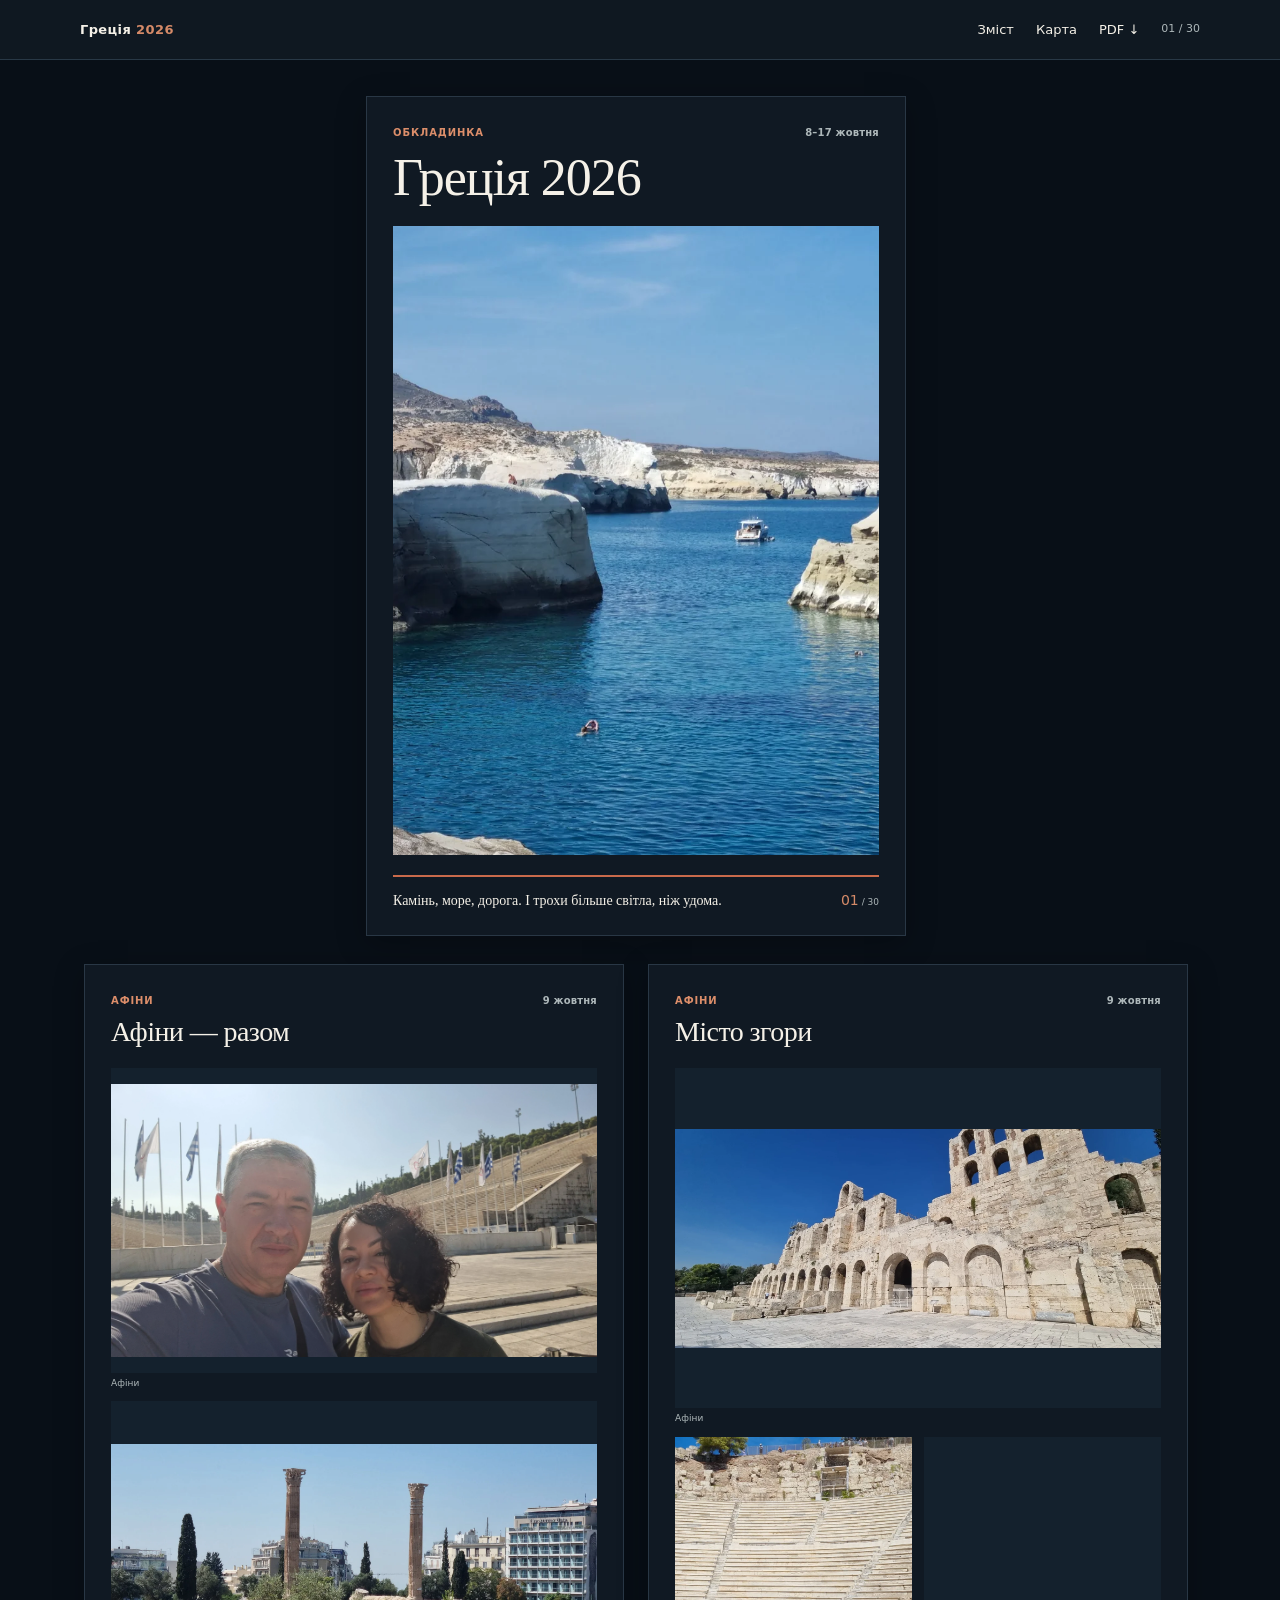
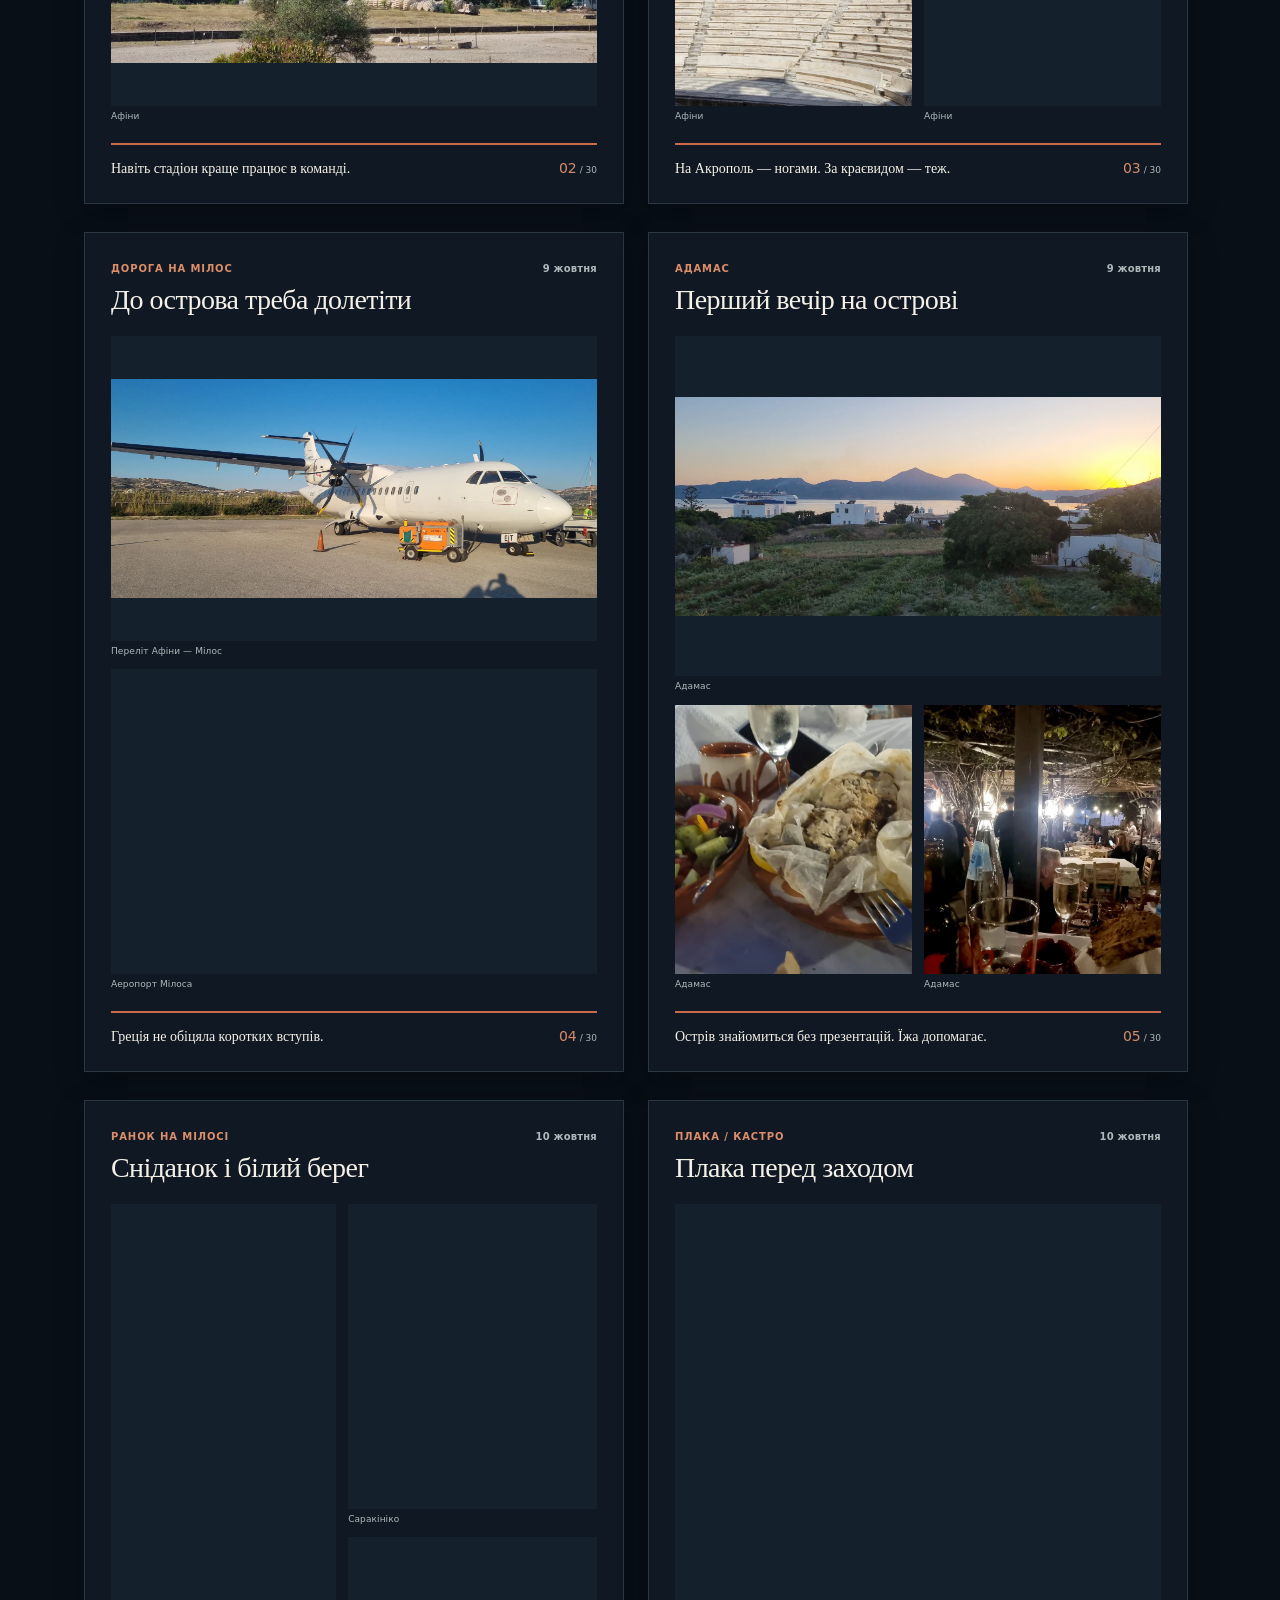
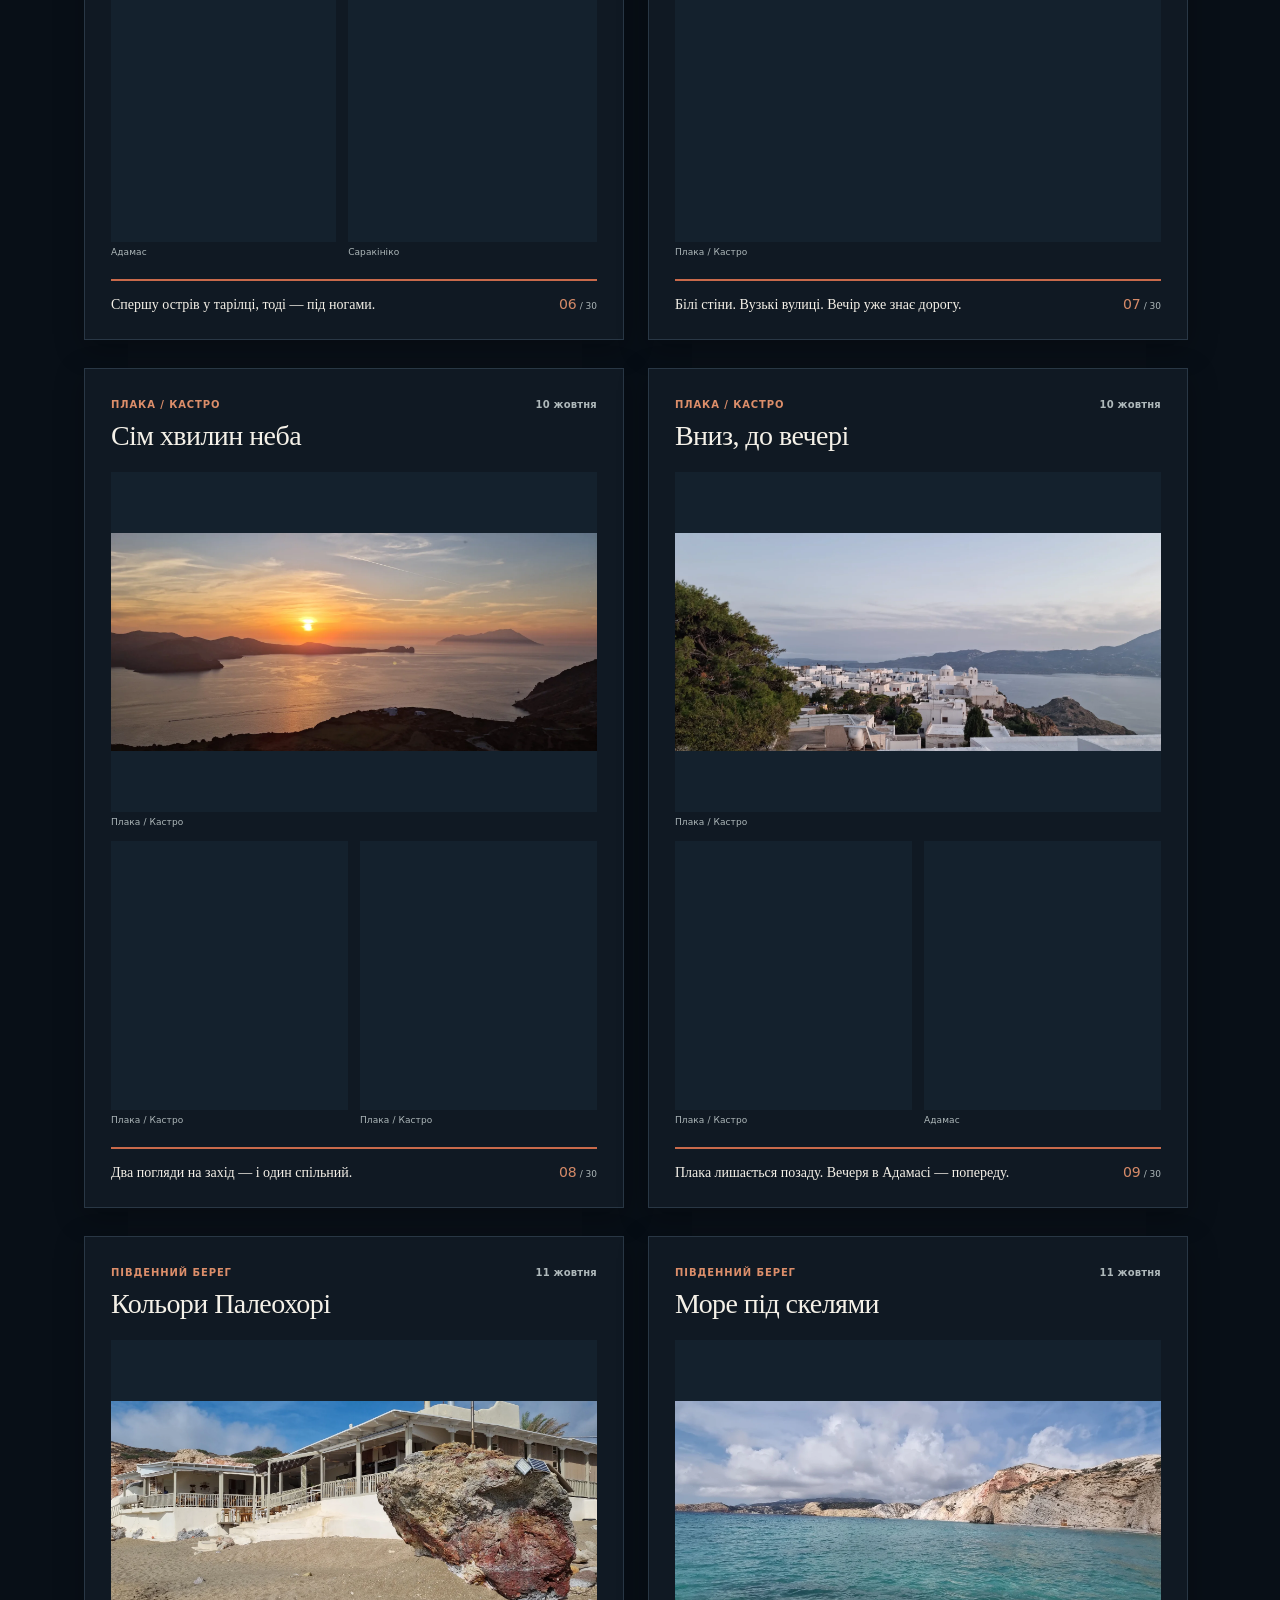
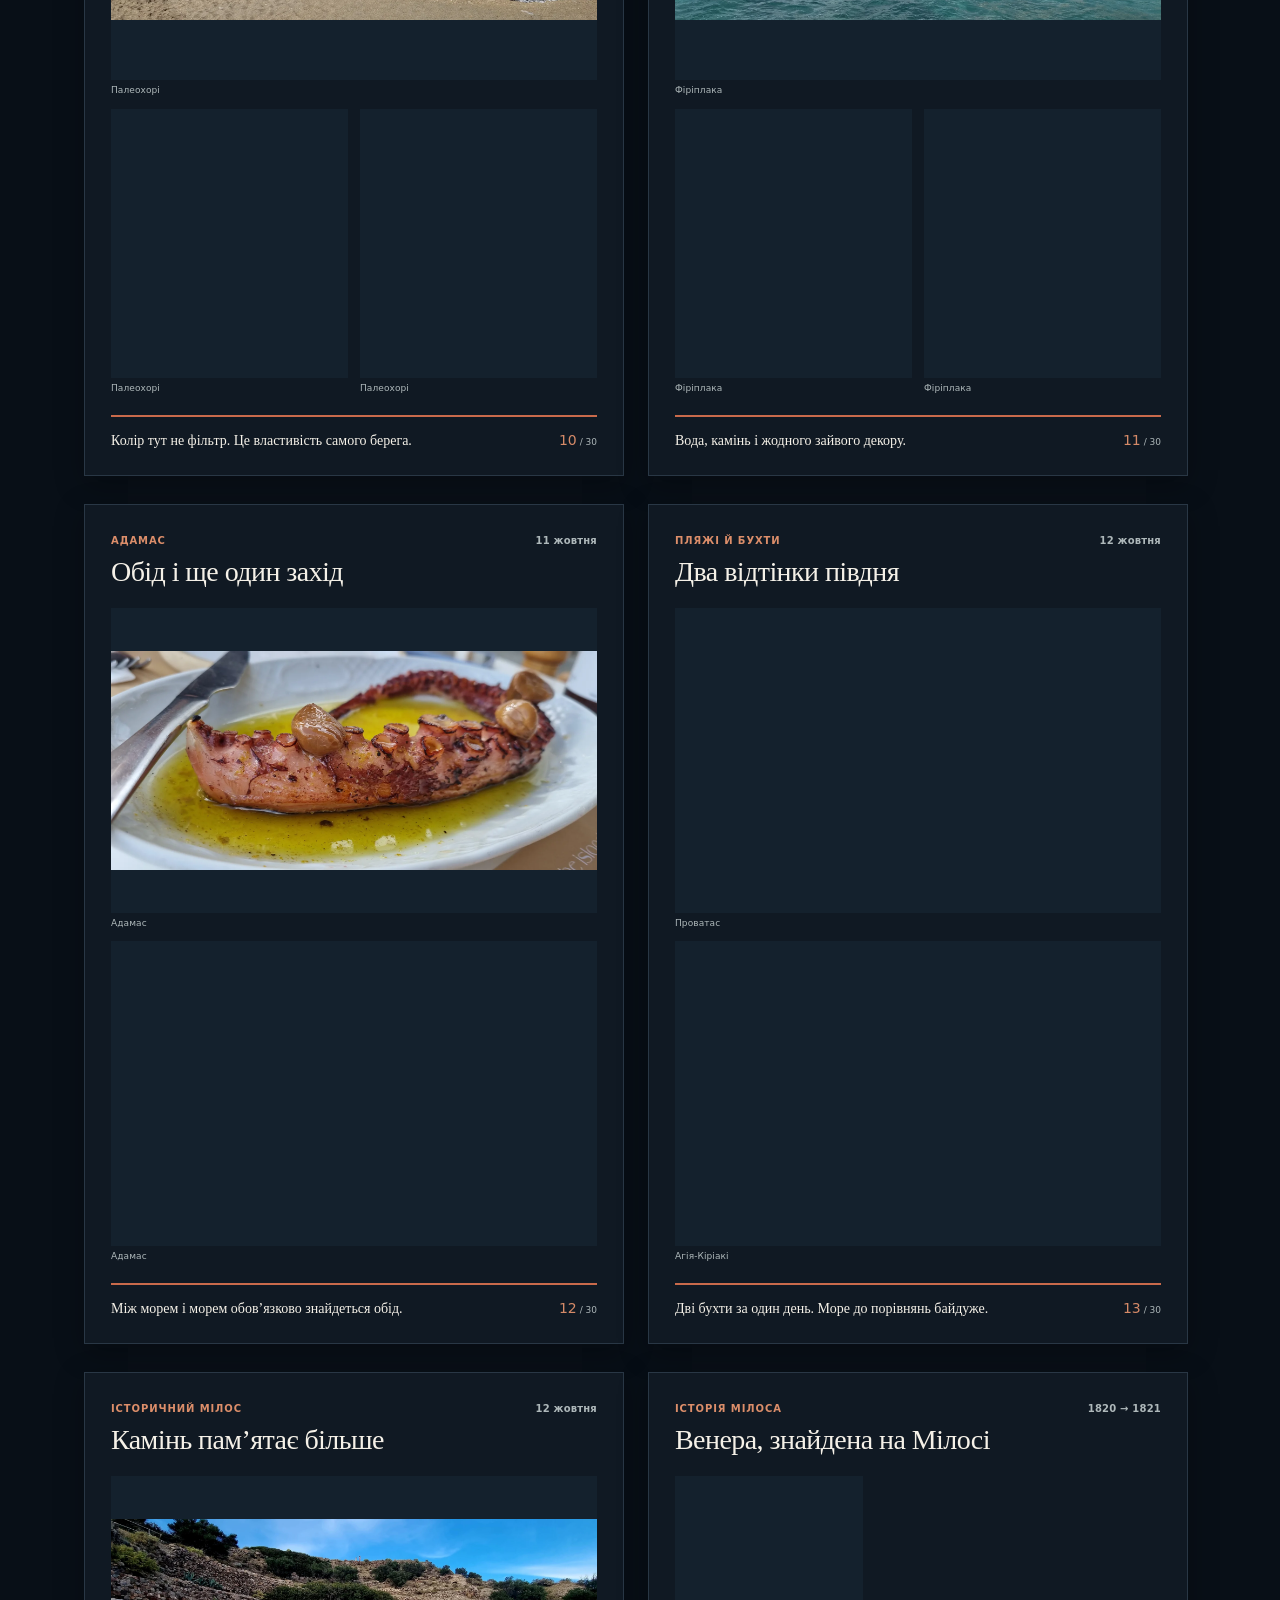
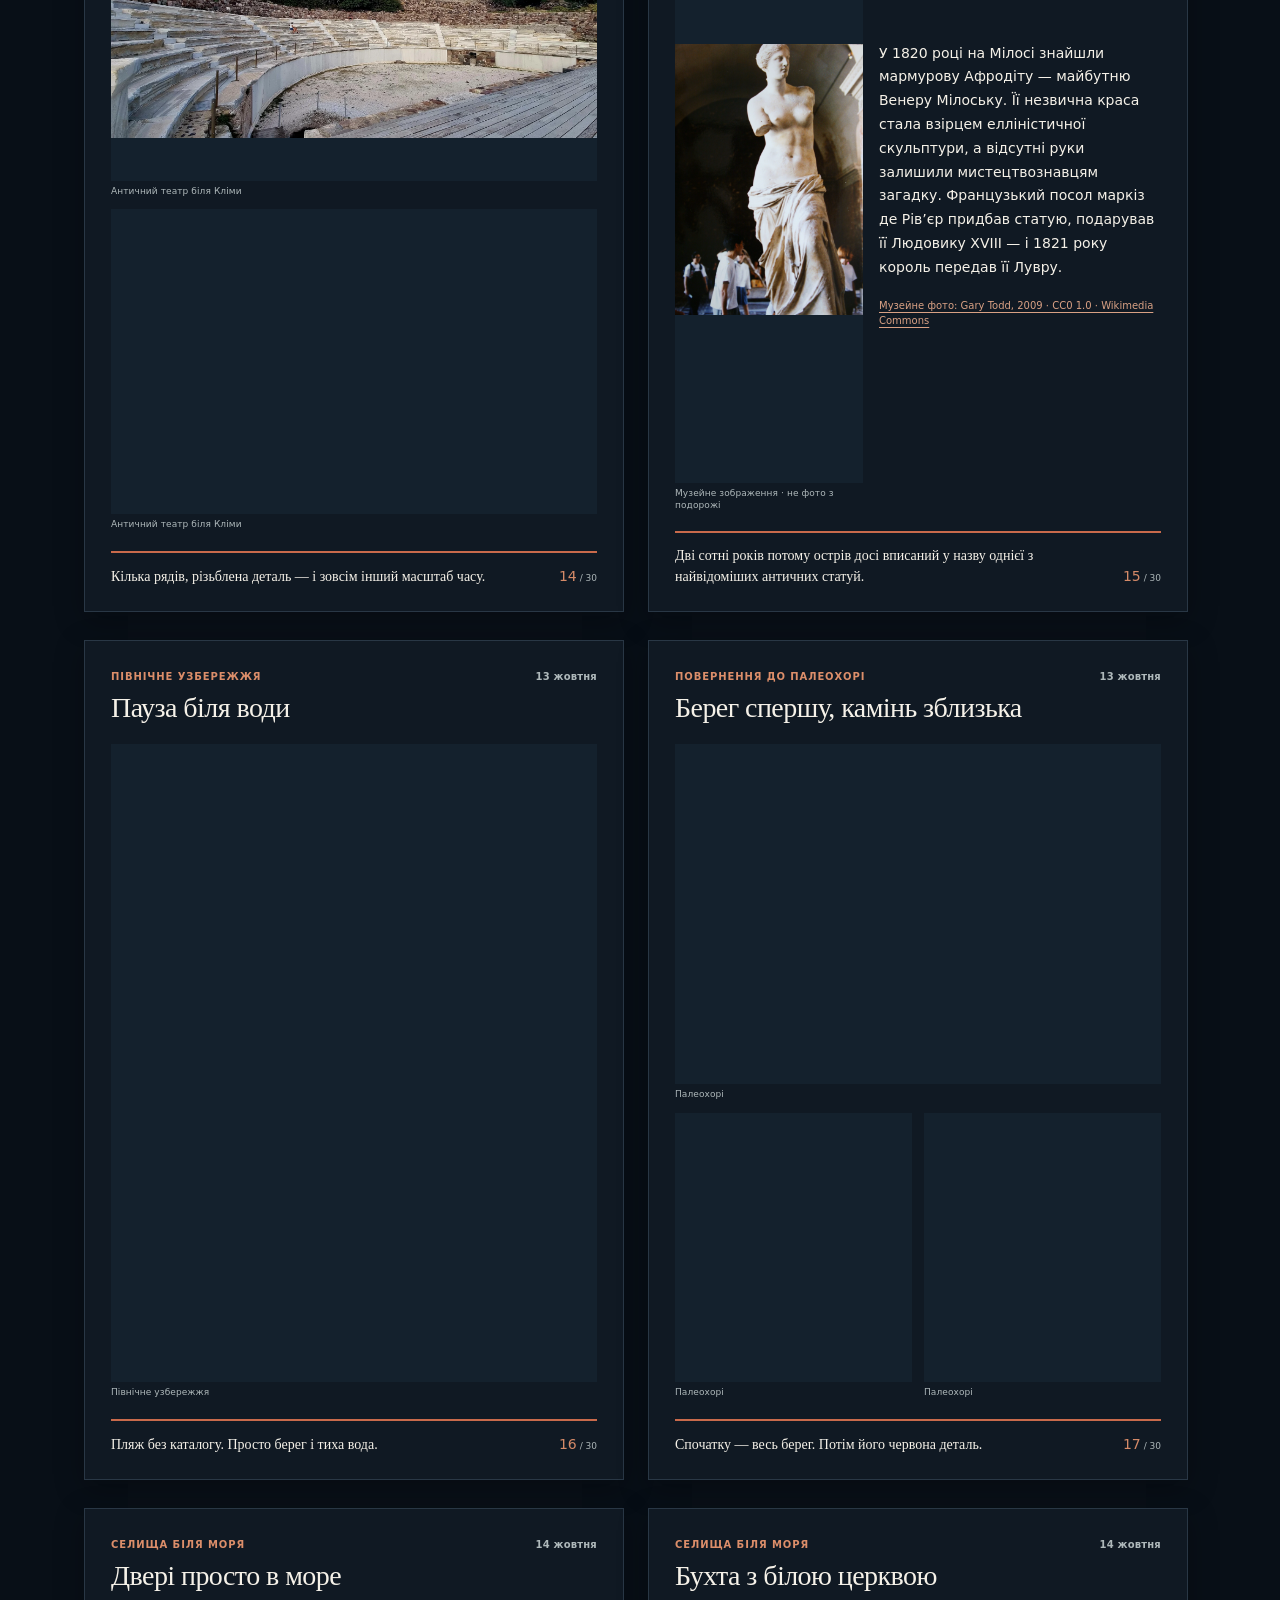
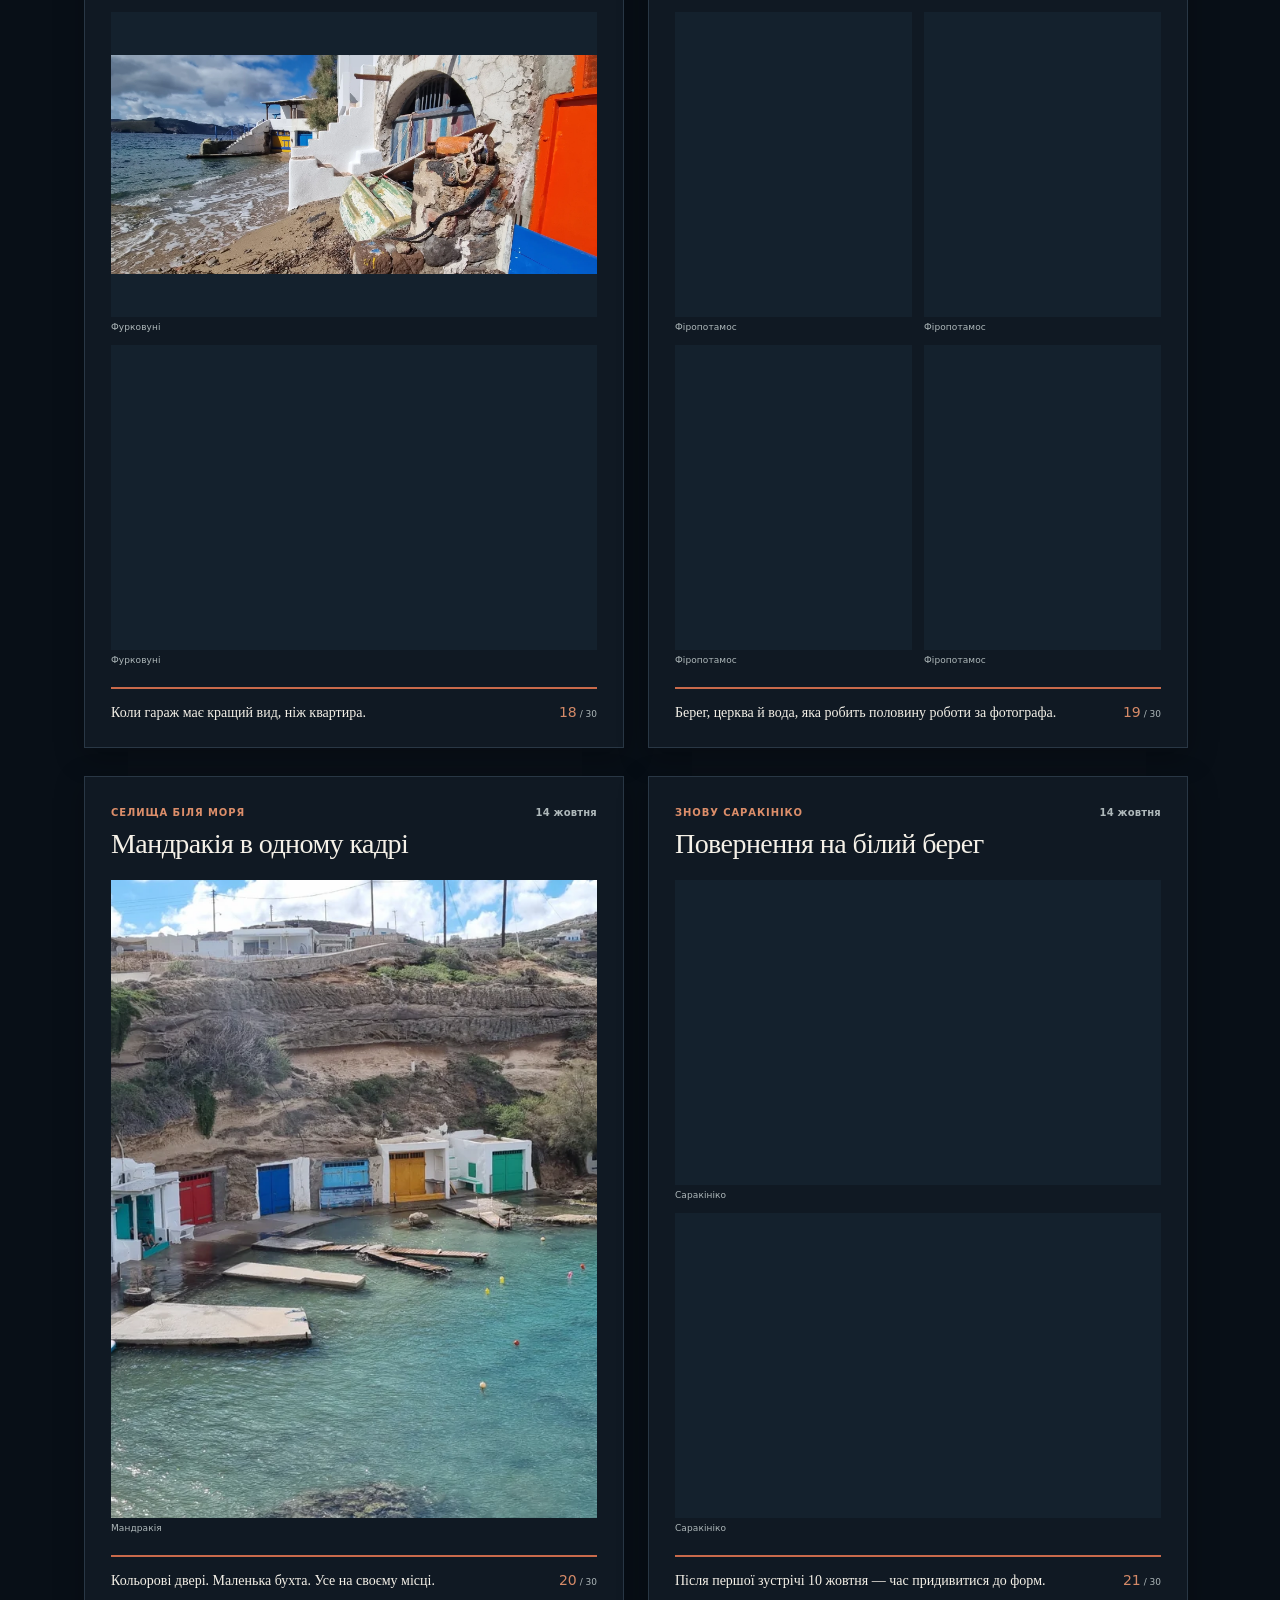
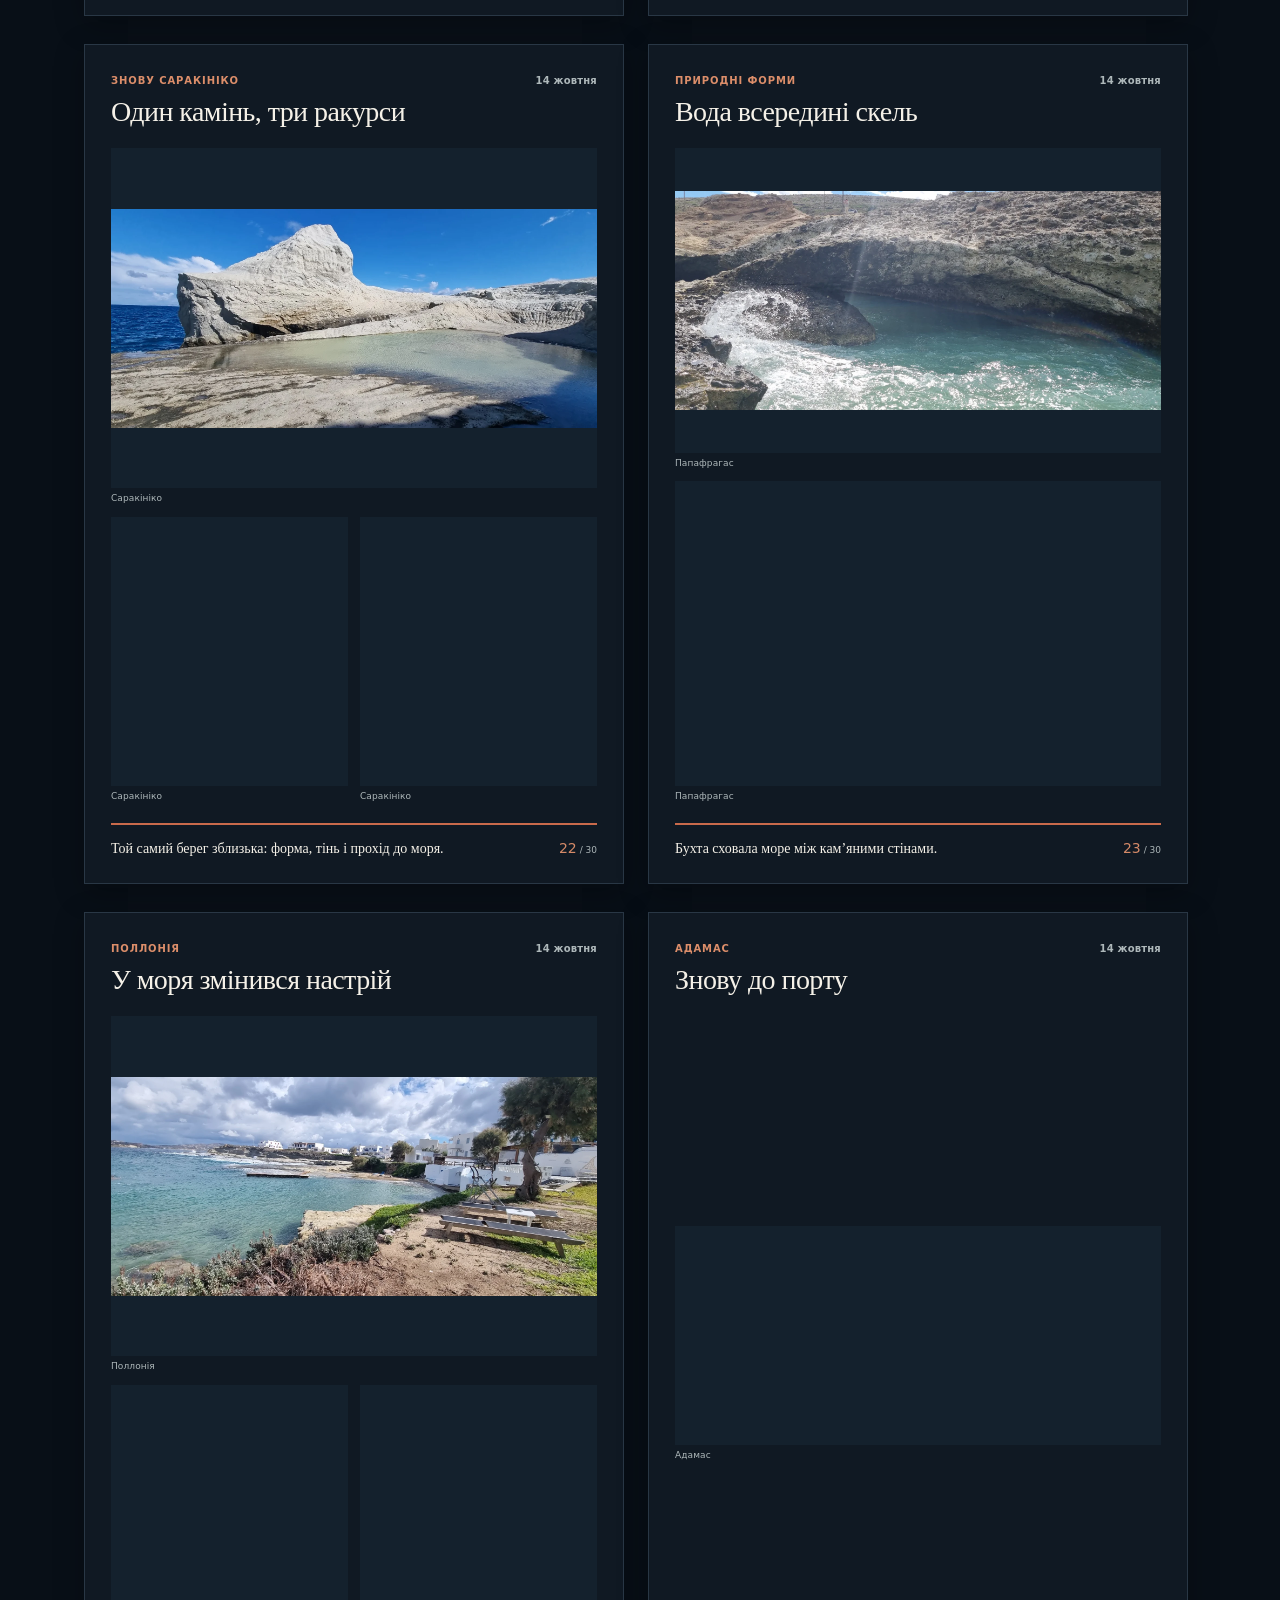
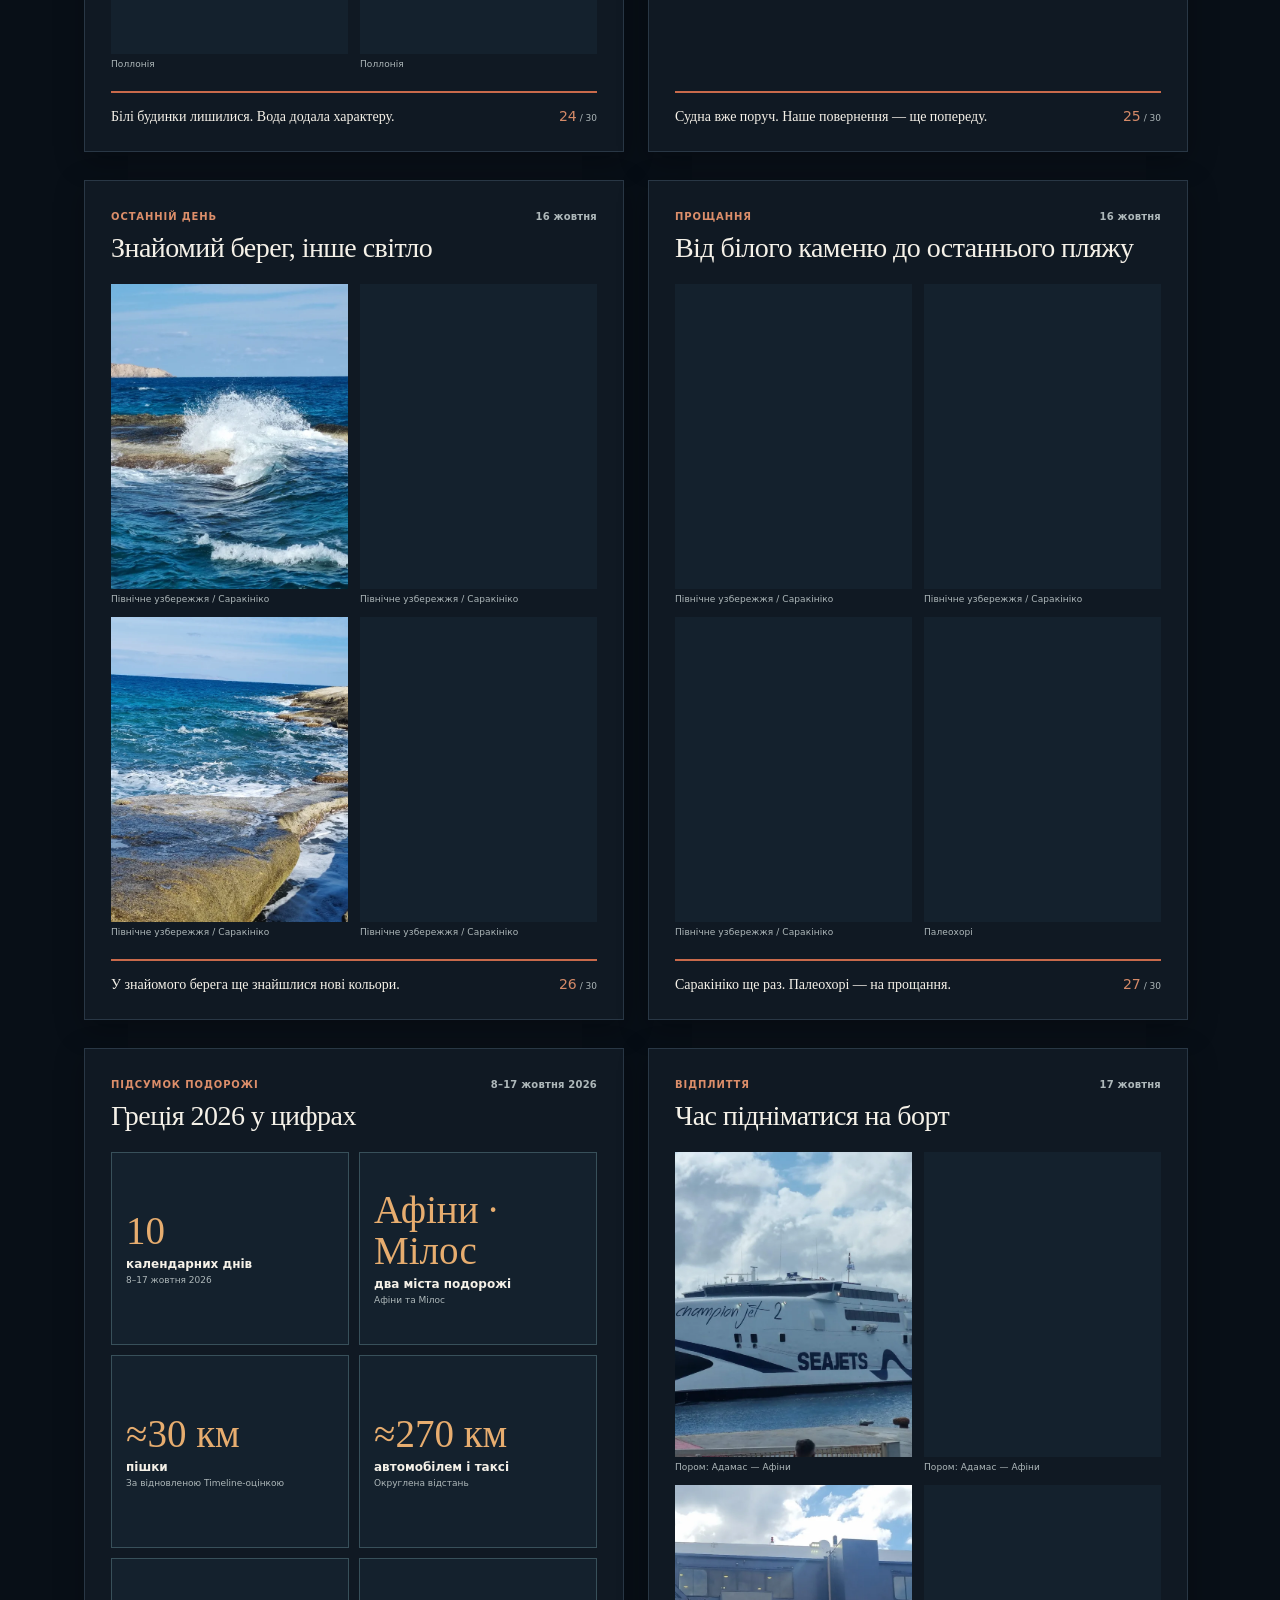
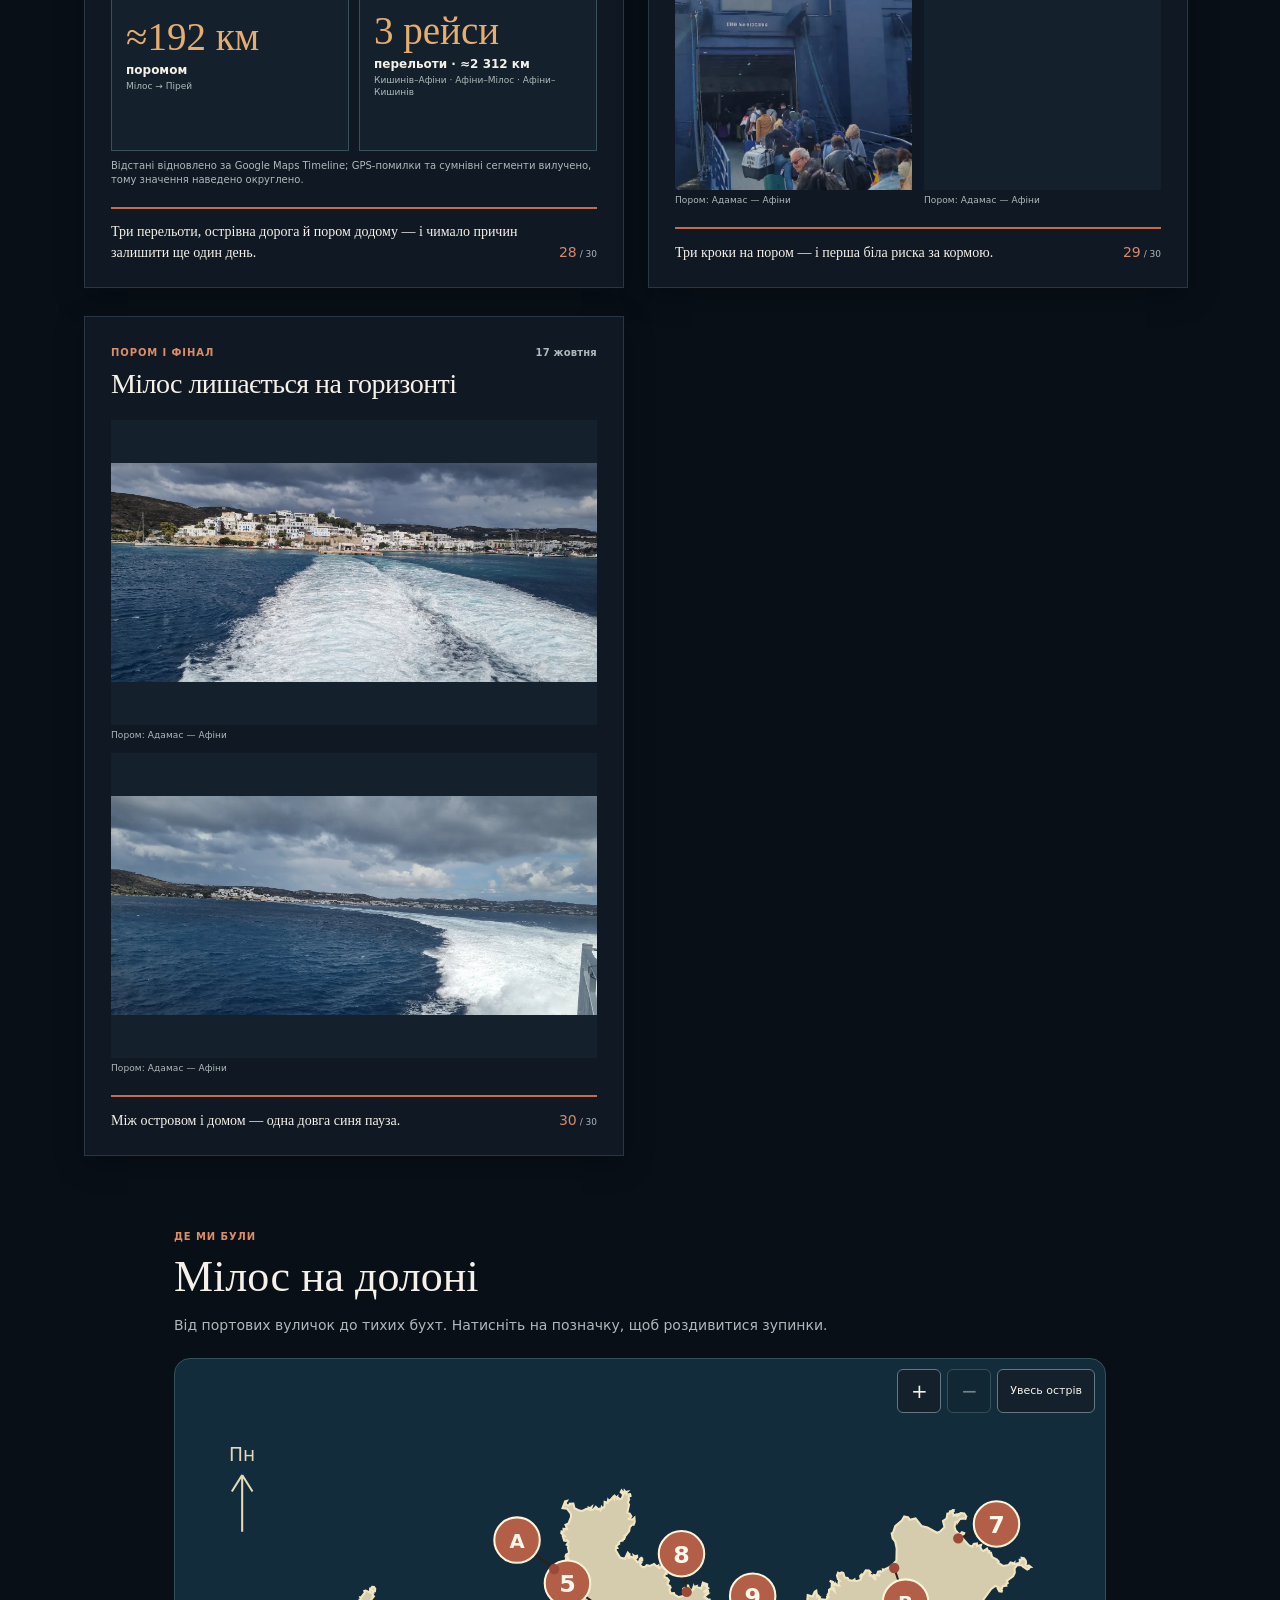
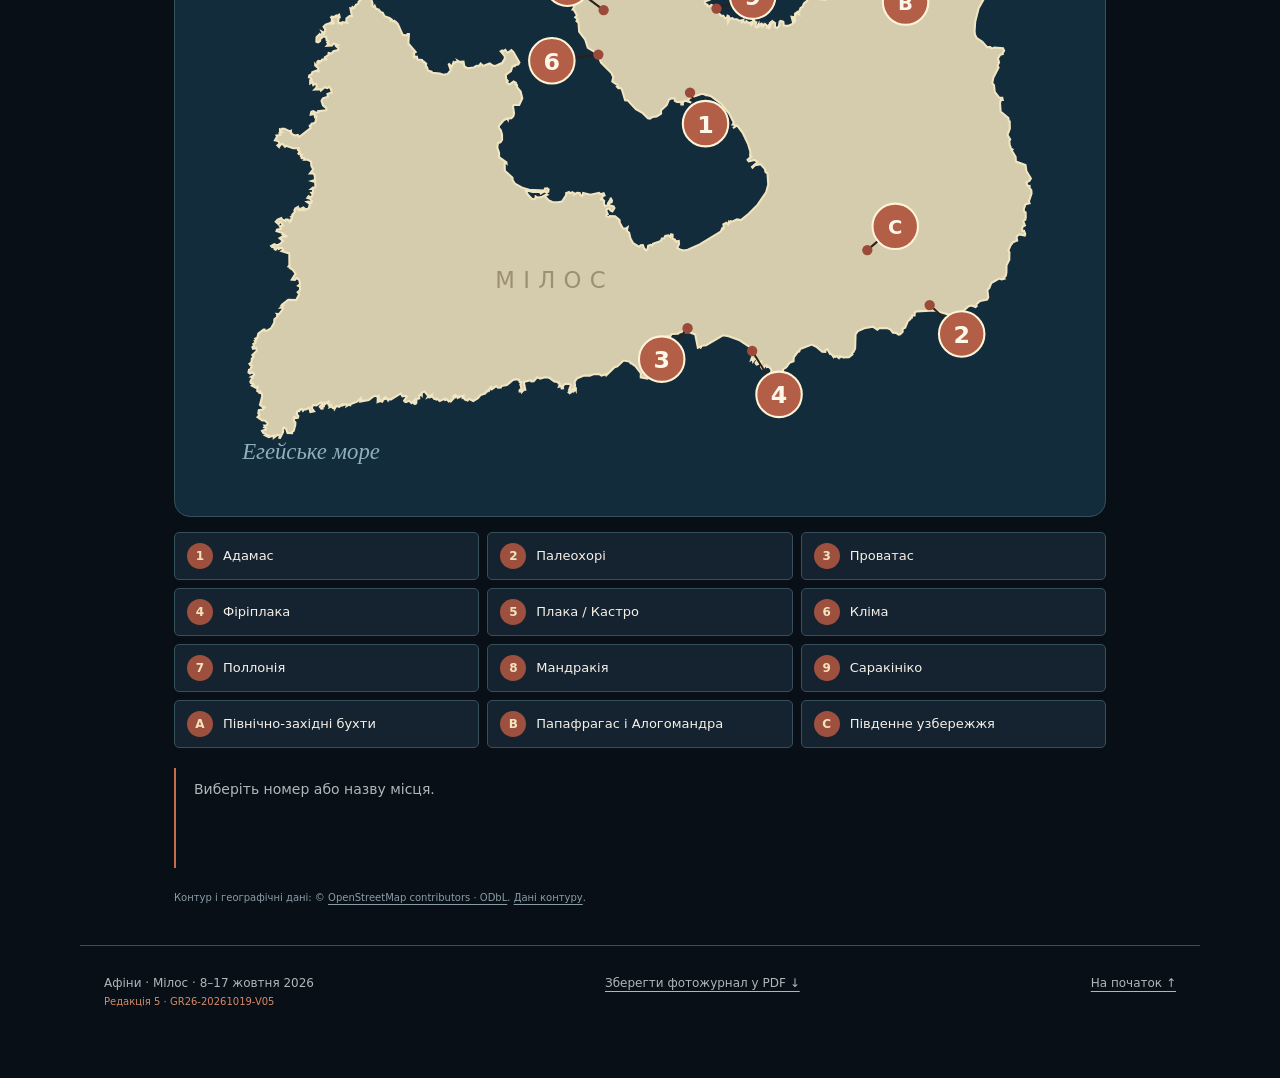
==== commit fb0fadd0: "Group Milos map pins for V05" ====
--- a/docs/index.html
+++ b/docs/index.html
@@ -1,4 +1,4 @@
-<!doctype html><html lang="uk"><head><meta charset="utf-8"><meta name="viewport" content="width=device-width,initial-scale=1,viewport-fit=cover"><meta name="theme-color" content="#101923"><meta name="description" content="Греція 2026 — авторський фотожурнал. Афіни та Мілос, 8–17 жовтня. 30 сторінок, 69 власних фотографій і одна історична ілюстрація."><meta name="greece-version" content="GR26-20261019-V04"><link rel="stylesheet" href="styles.css?v=GR26-20261019-V04"><link rel="manifest" href="manifest.webmanifest"><title>Греція 2026 — камінь, море, дорога</title></head><body>
+<!doctype html><html lang="uk"><head><meta charset="utf-8"><meta name="viewport" content="width=device-width,initial-scale=1,viewport-fit=cover"><meta name="theme-color" content="#101923"><meta name="description" content="Греція 2026 — авторський фотожурнал. Афіни та Мілос, 8–17 жовтня. 30 сторінок, 69 власних фотографій і одна історична ілюстрація."><meta name="greece-version" content="GR26-20261019-V05"><link rel="stylesheet" href="styles.css?v=GR26-20261019-V05"><link rel="manifest" href="manifest.webmanifest"><title>Греція 2026 — камінь, море, дорога</title></head><body>
 <a class="skip-link" href="#journal">До журналу</a><nav class="reader-bar" aria-label="Навігація журналу"><a class="wordmark" href="#page-1">Греція <b>2026</b></a><details class="contents"><summary>Зміст</summary><div class="contents-links"><a href="#page-1"><span>01</span>Греція 2026</a><a href="#page-2"><span>02</span>Афіни — разом</a><a href="#page-3"><span>03</span>Місто згори</a><a href="#page-4"><span>04</span>До острова треба долетіти</a><a href="#page-5"><span>05</span>Перший вечір на острові</a><a href="#page-6"><span>06</span>Сніданок і білий берег</a><a href="#page-7"><span>07</span>Плака перед заходом</a><a href="#page-8"><span>08</span>Сім хвилин неба</a><a href="#page-9"><span>09</span>Вниз, до вечері</a><a href="#page-10"><span>10</span>Кольори Палеохорі</a><a href="#page-11"><span>11</span>Море під скелями</a><a href="#page-12"><span>12</span>Обід і ще один захід</a><a href="#page-13"><span>13</span>Два відтінки півдня</a><a href="#page-14"><span>14</span>Камінь пам’ятає більше</a><a href="#page-15"><span>15</span>Венера, знайдена на Мілосі</a><a href="#page-16"><span>16</span>Пауза біля води</a><a href="#page-17"><span>17</span>Берег спершу, камінь зблизька</a><a href="#page-18"><span>18</span>Двері просто в море</a><a href="#page-19"><span>19</span>Бухта з білою церквою</a><a href="#page-20"><span>20</span>Мандракія в одному кадрі</a><a href="#page-21"><span>21</span>Повернення на білий берег</a><a href="#page-22"><span>22</span>Один камінь, три ракурси</a><a href="#page-23"><span>23</span>Вода всередині скель</a><a href="#page-24"><span>24</span>У моря змінився настрій</a><a href="#page-25"><span>25</span>Знову до порту</a><a href="#page-26"><span>26</span>Знайомий берег, інше світло</a><a href="#page-27"><span>27</span>Від білого каменю до останнього пляжу</a><a href="#page-28"><span>28</span>Греція 2026 у цифрах</a><a href="#page-29"><span>29</span>Час підніматися на борт</a><a href="#page-30"><span>30</span>Мілос лишається на горизонті</a></div></details><a href="#island">Карта</a><a href="greece-2026.pdf" class="pdf-link">PDF ↓</a><span class="reading-progress" aria-live="off">01 / 30</span></nav>
 <main id="journal" class="book" aria-label="Фотожурнал із 30 сторінок"><article class="journal-page layout-cover" id="page-1" data-page="1" aria-labelledby="title-1"><header class="page-head"><p class="eyebrow">Обкладинка <span>8–17 жовтня</span></p><h1 id="title-1">Греція 2026</h1></header><div class="photo-grid"><figure class="photo-frame"><a href="assets/S12.jpg" data-photo="S12" aria-label="Відкрити фото: Біла бухта Саракініко й синя вода"><picture><source type="image/webp" srcset="assets/S12.webp"><img src="assets/S12.jpg" width="1800" height="1013" alt="Біла бухта Саракініко й синя вода" loading="eager" decoding="async" fetchpriority=high></picture></a><figcaption>Саракініко</figcaption></figure></div><footer class="page-foot"><p>Камінь, море, дорога. І трохи більше світла, ніж удома.</p><span class="folio" aria-label="Сторінка 1 з 30">01<small> / 30</small></span></footer></article>
 <article class="journal-page layout-pair" id="page-2" data-page="2" aria-labelledby="title-2"><header class="page-head"><p class="eyebrow">Афіни <span>9 жовтня</span></p><h2 id="title-2">Афіни — разом</h2></header><div class="photo-grid"><figure class="photo-frame"><a href="assets/C01.jpg" data-photo="C01" aria-label="Відкрити фото: Спільне фото біля Панатінаїкос: перший день — уже командна робота."><picture><source type="image/webp" srcset="assets/C01.webp"><img src="assets/C01.jpg" width="2200" height="1238" alt="Спільне фото біля Панатінаїкос: перший день — уже командна робота." loading="lazy" decoding="async" ></picture></a><figcaption>Афіни</figcaption></figure><figure class="photo-frame"><a href="assets/S02.jpg" data-photo="S02" aria-label="Відкрити фото: Колони храму Зевса в Афінах"><picture><source type="image/webp" srcset="assets/S02.webp"><img src="assets/S02.jpg" width="1800" height="811" alt="Колони храму Зевса в Афінах" loading="lazy" decoding="async" ></picture></a><figcaption>Афіни</figcaption></figure></div><footer class="page-foot"><p>Навіть стадіон краще працює в команді.</p><span class="folio" aria-label="Сторінка 2 з 30">02<small> / 30</small></span></footer></article>
@@ -30,7 +30,7 @@
 <article class="journal-page layout-stats" id="page-28" data-page="28" aria-labelledby="title-28"><header class="page-head"><p class="eyebrow">Підсумок подорожі <span>8–17 жовтня 2026</span></p><h2 id="title-28">Греція 2026 у цифрах</h2></header><div class="stats-grid"><div class="stat-tile"><strong>10</strong><b>календарних днів</b><span>8–17 жовтня 2026</span></div><div class="stat-tile"><strong>Афіни · Мілос</strong><b>два міста подорожі</b><span>Афіни та Мілос</span></div><div class="stat-tile"><strong>≈30 км</strong><b>пішки</b><span>За відновленою Timeline-оцінкою</span></div><div class="stat-tile"><strong>≈270 км</strong><b>автомобілем і таксі</b><span>Округлена відстань</span></div><div class="stat-tile"><strong>≈192 км</strong><b>поромом</b><span>Мілос → Пірей</span></div><div class="stat-tile"><strong>3 рейси</strong><b>перельоти · ≈2 312 км</b><span>Кишинів–Афіни · Афіни–Мілос · Афіни–Кишинів</span></div></div><p class="stats-note">Відстані відновлено за Google Maps Timeline; GPS-помилки та сумнівні сегменти вилучено, тому значення наведено округлено.</p><footer class="page-foot"><p>Три перельоти, острівна дорога й пором додому — і чимало причин залишити ще один день.</p><span class="folio" aria-label="Сторінка 28 з 30">28<small> / 30</small></span></footer></article>
 <article class="journal-page layout-quartet" id="page-29" data-page="29" aria-labelledby="title-29"><header class="page-head"><p class="eyebrow">Відплиття <span>17 жовтня</span></p><h2 id="title-29">Час підніматися на борт</h2></header><div class="photo-grid"><figure class="photo-frame"><a href="assets/S64.jpg" data-photo="S64" aria-label="Відкрити фото: Пором біля причалу в Адамасі"><picture><source type="image/webp" srcset="assets/S64.webp"><img src="assets/S64.jpg" width="1800" height="811" alt="Пором біля причалу в Адамасі" loading="lazy" decoding="async" ></picture></a><figcaption>Пором: Адамас — Афіни</figcaption></figure><figure class="photo-frame"><a href="assets/S65.jpg" data-photo="S65" aria-label="Відкрити фото: Посадка на пором"><picture><source type="image/webp" srcset="assets/S65.webp"><img src="assets/S65.jpg" width="1800" height="811" alt="Посадка на пором" loading="lazy" decoding="async" ></picture></a><figcaption>Пором: Адамас — Афіни</figcaption></figure><figure class="photo-frame"><a href="assets/S66.jpg" data-photo="S66" aria-label="Відкрити фото: Вхід на пором із причалу"><picture><source type="image/webp" srcset="assets/S66.webp"><img src="assets/S66.jpg" width="1800" height="811" alt="Вхід на пором із причалу" loading="lazy" decoding="async" ></picture></a><figcaption>Пором: Адамас — Афіни</figcaption></figure><figure class="photo-frame"><a href="assets/S67.jpg" data-photo="S67" aria-label="Відкрити фото: Слід порома біля борту"><picture><source type="image/webp" srcset="assets/S67.webp"><img src="assets/S67.jpg" width="1800" height="811" alt="Слід порома біля борту" loading="lazy" decoding="async" ></picture></a><figcaption>Пором: Адамас — Афіни</figcaption></figure></div><footer class="page-foot"><p>Три кроки на пором — і перша біла риска за кормою.</p><span class="folio" aria-label="Сторінка 29 з 30">29<small> / 30</small></span></footer></article>
 <article class="journal-page layout-pair" id="page-30" data-page="30" aria-labelledby="title-30"><header class="page-head"><p class="eyebrow">Пором і фінал <span>17 жовтня</span></p><h2 id="title-30">Мілос лишається на горизонті</h2></header><div class="photo-grid"><figure class="photo-frame"><a href="assets/S68.jpg" data-photo="S68" aria-label="Відкрити фото: Адамас віддаляється за кормою"><picture><source type="image/webp" srcset="assets/S68.webp"><img src="assets/S68.jpg" width="1800" height="811" alt="Адамас віддаляється за кормою" loading="lazy" decoding="async" ></picture></a><figcaption>Пором: Адамас — Афіни</figcaption></figure><figure class="photo-frame"><a href="assets/S69.jpg" data-photo="S69" aria-label="Відкрити фото: Море й кільватерний слід на шляху до Афін"><picture><source type="image/webp" srcset="assets/S69.webp"><img src="assets/S69.jpg" width="1800" height="811" alt="Море й кільватерний слід на шляху до Афін" loading="lazy" decoding="async" ></picture></a><figcaption>Пором: Адамас — Афіни</figcaption></figure></div><footer class="page-foot"><p>Між островом і домом — одна довга синя пауза.</p><span class="folio" aria-label="Сторінка 30 з 30">30<small> / 30</small></span></footer></article></main>
-<section class="island-section" id="island" aria-labelledby="map-title"><header><p class="eyebrow">ДЕ МИ БУЛИ</p><h2 id="map-title">Мілос на долоні</h2><p class="map-intro">Дев’ять місць, до яких хочеться повернутися.</p></header><div class="map-paper"><div class="map-controls" aria-label="Масштаб карти"><button type="button" id="map-zoom-in" aria-label="Збільшити карту">+</button><button type="button" id="map-zoom-out" aria-label="Зменшити карту">−</button><button type="button" id="map-reset">Увесь острів</button></div><svg xmlns="http://www.w3.org/2000/svg" viewBox="0 0 900 680" aria-labelledby="island-title island-desc" id="milos-map"><title id="island-title">Мілос — дев’ять місць нашої подорожі</title><desc id="island-desc">Контур острова і дев’ять географічних позначок у спільній системі координат. Виберіть номер на карті або назву під нею.</desc><rect width="900" height="680" rx="22" fill="#122c3b"/><g class="map-scene"><path class="island-coast" d="M153.9,575.6L154.3,576.8L156.6,573.2L156.4,573.9L159.0,574.6L161.8,572.1L162.9,572.3L162.6,573.2L165.5,572.0L165.8,573.0L166.7,572.8L166.3,573.8L168.5,572.6L169.7,573.1L170.1,572.1L176.2,569.7L179.6,566.6L179.2,568.6L181.0,568.5L180.1,569.6L187.5,568.2L191.6,564.8L194.2,564.0L195.8,564.9L197.8,563.2L196.2,566.3L196.1,569.4L197.5,567.9L197.4,569.5L199.6,568.4L199.4,569.4L200.5,569.7L203.0,565.4L203.8,565.5L203.3,567.1L205.2,566.6L206.2,568.4L206.8,567.3L209.1,567.5L218.5,561.7L220.1,564.6L223.2,564.0L224.4,564.8L221.7,568.7L222.1,569.5L223.5,570.1L226.5,568.9L228.8,571.0L232.1,567.8L232.4,570.3L231.1,571.2L232.1,571.9L233.4,571.3L233.8,567.2L236.4,566.6L236.2,564.0L238.1,562.7L238.8,563.5L238.8,561.1L241.3,559.8L245.1,564.3L244.6,565.2L248.4,563.1L247.2,565.3L249.3,564.8L250.5,566.7L252.9,567.5L253.4,566.7L256.2,569.1L261.2,566.7L261.5,568.1L263.5,567.5L264.8,569.4L267.2,568.3L267.3,569.0L270.0,566.0L268.5,564.1L270.7,565.1L270.3,563.7L271.4,563.1L273.4,565.8L273.9,564.9L274.3,565.5L275.1,564.6L274.7,566.0L276.0,564.3L277.5,564.9L279.1,564.0L278.5,566.1L279.7,565.9L280.3,567.6L283.2,568.5L284.5,566.9L288.6,569.0L293.2,566.4L295.8,563.2L300.4,561.6L301.1,560.1L302.5,559.9L303.5,558.2L304.0,558.8L306.1,554.5L305.7,556.6L306.6,557.7L310.7,554.6L312.5,556.2L315.3,555.9L315.8,554.6L321.2,553.6L327.1,548.6L330.2,547.9L333.0,548.6L333.5,550.5L335.0,550.9L334.2,553.2L335.4,556.8L333.5,558.6L333.5,559.8L335.5,559.6L335.6,560.3L337.7,558.2L339.0,558.2L337.5,550.7L343.9,549.0L344.8,550.1L347.1,549.9L350.5,546.1L353.4,547.5L357.9,546.1L362.3,546.6L367.1,550.2L371.5,551.0L371.1,552.1L372.5,552.7L371.5,555.2L374.0,554.6L374.2,556.8L375.5,556.7L375.2,554.8L377.3,552.5L381.9,552.3L383.2,553.5L381.4,558.3L382.6,558.4L380.9,560.7L382.0,561.5L385.3,559.2L385.9,557.8L385.2,557.6L386.5,557.1L386.5,558.7L387.4,557.5L387.9,558.5L388.0,556.7L386.2,554.9L387.2,554.3L386.7,550.5L388.8,547.4L395.7,544.5L401.4,544.5L404.8,543.1L410.2,542.9L412.7,544.5L417.1,543.1L417.4,544.1L425.4,536.4L428.1,535.6L434.1,529.9L439.7,530.9L440.9,532.1L440.1,533.0L441.1,532.2L445.5,535.3L450.8,542.1L450.7,546.1L457.2,547.4L461.1,545.0L463.9,538.9L462.1,524.8L464.2,518.3L466.9,515.1L469.0,515.0L469.5,513.6L473.1,513.6L475.2,506.7L477.5,505.9L478.9,507.1L480.6,504.1L486.8,503.9L488.6,502.5L498.0,502.5L503.4,504.6L506.0,517.5L507.9,516.6L508.7,517.4L509.8,515.5L514.0,515.0L530.2,505.4L535.8,506.4L545.8,510.0L558.9,518.5L559.2,520.1L557.3,522.1L558.9,522.2L558.5,521.1L559.3,521.1L559.7,523.0L557.5,529.4L558.9,528.6L559.4,530.8L560.9,528.5L562.4,528.4L563.6,529.7L562.2,531.8L563.0,531.9L562.1,532.8L562.8,533.7L564.5,533.2L564.1,531.1L565.6,531.5L567.4,530.6L567.1,535.9L568.3,537.6L569.6,537.3L571.1,534.6L572.5,534.5L572.8,536.2L574.5,535.9L576.5,537.8L577.4,540.2L576.7,541.2L578.7,542.9L579.8,548.0L578.0,549.7L580.3,552.6L580.5,549.0L582.7,549.7L584.0,548.4L584.7,549.3L586.5,549.1L585.3,546.3L588.5,539.7L588.2,538.5L591.4,536.7L594.8,532.0L598.6,530.6L598.8,526.9L602.7,521.6L604.1,521.1L605.0,518.7L616.2,514.5L620.6,516.5L626.3,521.3L629.3,521.5L629.6,519.7L631.4,519.0L634.0,523.6L635.4,523.8L637.4,526.6L638.5,525.6L639.4,526.3L640.4,525.7L642.4,527.5L643.1,525.8L643.7,526.7L644.5,526.0L646.8,526.9L652.2,526.6L655.5,524.0L654.9,523.1L656.7,521.6L658.2,518.2L658.6,504.5L660.9,501.3L667.0,498.6L675.3,497.1L679.7,500.1L681.9,498.4L688.8,498.5L692.2,499.7L694.8,502.9L697.9,503.1L700.2,504.8L701.8,504.5L704.2,502.1L704.1,499.2L706.6,498.1L709.1,491.9L711.6,490.0L711.7,488.7L713.0,488.5L713.5,486.3L715.7,486.2L716.0,483.2L717.7,482.3L734.9,481.4L749.4,485.6L757.5,489.6L758.8,491.5L757.2,492.9L758.2,495.5L756.7,497.8L758.2,499.6L760.6,499.5L761.6,495.7L762.6,495.4L760.0,488.2L761.7,483.0L768.0,477.3L770.7,476.6L774.8,478.1L775.8,477.2L775.6,475.3L779.1,472.3L785.9,471.0L787.0,468.6L786.2,461.7L788.1,459.7L789.9,454.9L797.5,450.6L800.0,451.3L802.6,450.6L801.9,449.9L804.0,447.9L804.6,444.5L804.7,437.6L807.4,432.3L807.5,425.1L806.5,423.4L808.5,418.7L810.8,415.5L815.0,413.8L814.4,410.5L815.5,408.8L817.3,407.8L822.4,408.9L822.8,407.5L821.7,404.4L820.2,404.4L819.6,403.1L820.3,400.3L822.5,399.2L821.0,395.1L822.9,393.5L823.3,391.3L823.2,386.6L821.8,385.8L821.4,383.5L823.0,378.7L827.0,377.7L826.3,376.0L828.9,368.4L828.7,364.9L827.1,363.1L827.0,361.0L825.4,361.2L823.8,357.5L826.8,356.0L828.3,353.6L823.9,346.4L823.1,340.7L813.8,337.3L813.5,332.7L809.5,326.3L810.4,325.6L809.0,324.8L807.7,320.5L807.4,317.4L808.3,315.9L805.7,311.6L807.9,305.3L807.8,298.4L806.8,297.8L806.5,295.1L799.0,288.9L798.4,280.6L799.3,277.6L801.0,277.7L800.6,275.6L797.6,275.4L793.3,269.8L792.6,263.5L790.9,261.5L791.9,256.3L797.0,246.2L796.0,244.4L797.5,241.3L796.4,237.5L798.6,234.0L801.9,232.9L800.7,233.0L802.4,230.1L801.3,227.6L792.9,227.0L790.4,228.0L788.9,226.5L785.9,226.6L781.3,221.3L775.9,217.9L774.1,214.3L773.8,211.0L774.4,202.0L777.7,189.0L782.5,180.4L789.9,170.2L793.9,167.3L796.9,168.8L796.2,169.8L797.7,172.5L800.0,172.8L800.4,171.6L799.2,169.8L800.5,169.4L800.9,167.7L804.5,167.2L804.0,165.9L805.9,164.5L805.2,162.2L811.0,158.1L812.7,154.7L812.5,150.3L815.1,147.2L819.9,147.4L820.2,148.5L824.8,151.5L826.6,150.5L826.2,149.2L828.2,149.0L826.5,147.6L823.9,147.8L822.8,146.5L823.7,145.2L823.3,142.8L821.8,140.9L820.3,141.6L820.5,140.4L819.4,140.2L819.7,141.7L817.5,142.0L817.6,144.5L816.6,145.2L812.7,146.1L811.7,146.0L812.0,145.0L810.5,146.1L810.1,145.0L808.6,144.6L806.9,147.0L801.3,148.0L796.5,144.8L797.1,143.7L795.1,141.7L790.8,139.5L789.6,135.2L787.4,134.9L788.0,133.8L786.3,132.8L785.8,131.2L782.6,133.5L780.6,132.5L779.4,129.8L780.1,127.7L776.2,128.6L776.0,126.2L773.0,126.7L771.6,129.3L768.1,127.9L762.6,121.7L762.4,119.2L763.8,116.2L761.5,115.3L760.1,117.3L758.2,116.5L755.5,113.7L754.4,110.4L755.1,105.8L757.0,105.1L757.1,106.1L759.6,102.6L764.6,102.0L765.5,103.1L764.9,101.9L765.8,100.3L763.8,97.2L760.5,96.8L756.5,100.4L758.2,97.8L756.3,98.5L756.0,99.9L755.6,98.2L753.6,99.3L752.5,95.9L754.2,94.5L753.0,95.2L753.6,94.0L752.6,93.9L751.2,95.3L750.2,95.0L749.1,97.5L747.5,97.3L746.7,102.1L743.2,104.4L744.7,110.5L740.2,114.8L737.4,115.9L728.2,110.8L722.6,109.4L716.7,102.0L710.9,103.4L709.6,101.1L705.7,100.2L703.4,104.0L697.0,109.5L694.9,115.7L693.6,116.4L694.5,121.3L697.0,124.4L698.4,131.1L698.1,143.0L692.9,148.2L686.9,151.4L685.0,151.3L685.2,152.9L683.0,153.9L682.5,153.0L680.4,153.6L679.6,155.7L682.2,157.6L676.5,156.8L678.4,161.7L677.2,159.3L676.6,160.2L674.1,156.9L672.6,157.4L672.2,155.4L673.2,154.2L671.6,152.4L668.5,152.3L666.0,156.4L664.5,156.2L663.1,157.7L663.2,158.8L664.4,158.7L663.3,161.5L660.3,162.6L657.8,162.4L657.6,161.1L655.3,162.4L652.2,161.7L650.9,159.7L648.1,159.2L646.8,154.9L645.1,154.2L643.3,155.3L641.7,154.5L640.6,157.4L641.6,160.9L643.4,162.5L642.4,162.8L642.1,165.1L643.0,167.1L640.7,166.9L639.8,165.6L638.8,166.1L638.6,164.8L636.3,167.0L636.8,163.4L633.7,162.3L635.7,164.4L635.4,169.2L636.8,170.2L637.6,169.5L638.4,172.4L636.6,170.7L634.3,170.2L632.9,171.1L632.9,173.8L631.6,176.0L632.7,178.1L631.1,178.7L631.0,176.8L631.2,179.7L629.4,180.8L623.5,180.1L624.1,178.4L622.6,178.5L623.5,178.1L622.8,176.8L621.9,177.4L622.4,176.0L621.4,176.9L620.6,172.0L619.1,173.0L617.0,177.6L612.3,176.2L611.9,181.6L608.7,184.3L607.4,187.5L605.3,188.8L604.2,191.9L602.8,192.3L603.6,194.3L602.6,193.5L601.8,194.4L601.6,193.0L600.1,194.0L599.7,200.4L600.4,200.8L599.5,202.1L598.4,200.6L598.3,197.5L596.7,197.2L598.2,203.1L597.2,204.4L593.2,206.0L589.2,205.7L588.7,202.0L586.3,201.2L585.1,201.9L584.5,206.3L582.4,208.2L580.6,207.0L580.7,203.3L577.2,200.8L578.3,202.1L577.3,202.5L578.5,203.5L577.4,202.6L576.9,203.6L576.3,202.8L575.6,203.5L576.7,205.3L575.8,207.2L574.8,204.1L575.5,207.3L574.7,208.2L573.7,206.7L573.0,207.4L572.8,205.6L570.9,204.1L568.8,206.6L568.6,205.1L567.9,206.1L566.6,205.6L567.7,204.9L567.3,204.0L564.7,205.5L564.7,204.1L564.0,205.2L564.7,207.1L563.9,207.2L563.8,205.9L562.4,207.5L561.5,205.9L562.5,202.5L561.3,202.3L560.1,200.0L558.1,203.1L559.4,203.8L557.8,205.3L557.0,202.7L555.7,203.4L552.9,201.5L552.6,202.6L551.3,202.7L550.1,201.9L550.1,200.6L548.8,202.1L548.8,200.6L545.8,201.0L543.8,199.6L540.3,199.5L539.6,198.6L536.9,199.1L535.1,202.6L534.8,200.4L536.6,198.4L535.9,196.6L534.8,196.1L534.2,198.0L532.0,198.6L530.7,196.2L528.7,196.3L525.0,192.3L522.5,191.2L523.2,190.2L525.2,190.7L524.0,188.3L519.1,185.7L517.2,187.1L515.4,186.8L515.3,185.6L513.3,184.8L512.7,182.4L518.2,180.6L515.3,180.2L512.2,177.9L515.7,174.9L514.4,174.9L516.0,173.7L515.9,172.2L511.5,173.3L516.1,169.6L512.8,166.7L515.0,167.1L515.0,165.6L510.9,164.1L510.5,166.0L512.3,166.8L510.3,166.3L509.2,169.7L504.5,168.3L504.8,167.5L503.2,168.0L503.8,169.4L503.0,168.6L502.4,169.8L501.9,168.0L500.6,171.8L497.5,169.9L496.6,166.9L495.2,166.9L495.9,167.9L491.8,170.1L492.2,171.5L493.5,169.4L494.9,170.2L493.2,171.8L492.0,177.1L487.4,178.1L483.4,175.8L482.9,174.3L479.7,174.5L478.5,171.0L480.0,168.2L479.1,168.9L479.2,167.7L476.5,165.8L478.0,162.1L476.2,159.8L473.7,158.8L473.9,156.4L476.0,155.6L475.5,154.4L476.3,154.0L475.9,152.6L477.3,152.0L477.3,149.5L476.2,150.4L474.8,150.0L471.6,146.5L469.8,149.8L468.5,150.1L468.0,147.5L466.6,148.7L463.7,146.1L459.6,148.1L456.6,147.3L454.4,149.3L452.1,148.9L450.4,147.5L450.3,146.0L451.6,144.3L451.1,142.7L452.2,142.4L452.1,140.7L451.2,140.2L450.0,141.3L450.9,142.6L449.4,142.7L449.1,144.2L447.9,144.6L445.1,141.6L447.3,139.6L447.2,138.2L445.1,138.7L443.9,137.9L444.6,140.5L441.2,139.1L439.1,140.3L438.5,138.7L439.6,138.7L439.8,137.1L438.5,137.5L439.4,136.4L438.2,135.1L435.4,141.1L430.7,139.9L426.5,132.9L426.7,130.9L428.1,130.7L426.9,128.7L429.8,126.6L429.2,125.9L431.0,123.8L433.3,123.5L433.8,121.8L434.7,121.9L435.5,120.0L434.9,118.9L436.3,118.5L439.5,114.2L440.2,110.4L442.4,108.2L443.9,108.2L444.9,105.3L444.6,101.3L442.6,103.2L438.2,102.3L440.4,101.9L441.6,99.9L440.0,97.4L437.7,96.5L439.4,88.6L438.2,86.5L439.5,83.7L438.9,82.5L439.4,80.9L440.9,80.2L440.4,78.4L437.0,78.8L436.7,77.2L437.8,76.1L436.0,76.4L435.1,75.3L434.9,77.5L434.1,77.7L432.2,75.0L431.3,76.6L433.7,79.0L432.5,82.5L430.8,83.5L429.1,82.2L428.8,83.2L427.9,83.0L428.0,81.4L427.5,82.0L425.7,80.3L425.0,82.9L424.1,80.9L421.5,84.0L419.5,85.0L419.1,84.3L418.6,86.9L415.8,86.1L415.6,90.7L413.5,92.1L412.9,91.1L411.7,94.2L410.0,92.0L410.7,93.3L408.0,92.9L408.4,92.0L407.2,90.8L404.7,93.5L402.4,93.8L403.3,90.8L401.5,92.2L400.1,91.5L400.0,93.3L398.1,92.7L394.2,94.8L391.5,94.5L386.6,92.1L385.5,87.7L382.0,87.9L381.7,89.3L379.0,89.2L377.9,86.9L379.1,85.2L377.5,85.6L375.0,92.1L379.5,92.7L383.0,97.3L383.3,100.6L380.8,106.9L377.9,108.1L379.5,112.4L376.0,112.2L376.1,114.3L375.2,115.2L374.1,114.7L373.8,116.2L377.0,119.2L375.3,119.4L376.6,123.4L378.3,123.8L379.1,123.0L380.9,124.5L379.0,127.4L380.7,128.6L380.2,130.2L381.3,134.4L380.7,136.1L378.5,137.0L378.0,138.8L380.2,139.1L380.3,140.2L378.5,140.3L378.5,141.6L377.4,141.9L380.8,141.9L379.7,144.6L380.6,145.6L379.5,146.4L380.7,146.4L380.9,147.8L386.2,153.4L383.1,158.4L377.5,156.8L375.6,157.3L372.5,155.4L371.3,156.3L369.7,155.0L367.6,159.4L364.2,159.5L363.2,158.0L360.6,158.5L361.5,160.0L360.2,163.5L361.7,170.0L362.3,172.2L365.4,174.5L367.7,174.8L368.9,176.3L369.6,175.7L375.5,176.3L377.1,179.0L381.7,179.6L383.0,182.6L384.6,183.4L384.9,185.6L386.6,187.2L384.8,190.1L385.9,190.3L389.1,196.0L387.3,197.7L389.8,199.9L389.2,201.2L387.9,201.0L390.5,202.8L391.1,211.6L397.0,219.4L399.5,227.2L405.3,230.7L410.2,236.2L412.3,241.6L422.4,251.6L424.1,255.6L423.2,259.9L428.0,263.1L428.7,264.3L427.7,264.9L429.1,266.3L431.3,266.2L432.4,267.3L435.6,278.0L438.0,278.1L446.0,286.7L452.7,290.5L457.7,295.4L459.7,295.8L462.2,294.1L466.1,293.7L470.4,290.9L470.4,287.6L475.8,282.8L478.1,277.2L480.8,276.0L483.7,276.5L483.7,278.5L485.8,279.7L490.0,279.8L490.0,282.1L491.5,282.1L491.5,279.8L493.7,278.4L499.6,280.3L496.3,278.7L497.9,275.9L510.0,271.7L513.6,272.6L513.2,273.8L513.8,272.6L518.7,274.1L528.3,281.3L536.3,290.9L540.7,299.6L539.7,301.5L541.3,301.7L542.2,303.2L540.0,305.0L543.9,302.4L549.2,309.2L554.5,320.1L556.8,327.8L556.6,331.5L557.7,332.3L554.1,335.7L555.3,337.2L560.7,335.7L563.7,337.7L558.4,342.5L558.9,343.2L561.3,340.9L566.8,339.9L570.8,344.4L571.5,347.6L573.4,348.7L574.1,359.5L572.0,367.2L563.7,379.3L555.2,387.8L547.7,394.0L543.8,393.3L539.2,395.4L537.6,395.0L536.8,396.7L536.0,395.7L535.3,398.3L533.5,396.6L530.7,398.0L531.2,401.5L530.5,402.5L529.6,401.9L528.1,405.1L507.8,417.5L496.3,422.7L492.7,423.4L489.2,422.8L486.0,420.8L487.8,417.1L487.5,414.2L484.6,414.7L483.8,412.8L481.5,412.0L481.5,407.2L481.2,408.4L480.0,407.8L479.3,410.1L477.5,408.8L474.4,409.2L473.3,411.6L471.2,411.7L470.2,414.1L462.5,417.0L461.9,418.7L460.2,417.9L457.9,418.7L457.4,421.8L456.0,423.4L453.9,421.2L452.8,418.1L450.7,418.3L449.2,419.8L443.4,416.3L440.8,411.8L439.5,406.2L437.3,404.2L438.0,401.0L436.2,402.2L433.4,401.9L430.4,396.5L430.2,393.8L425.9,390.3L420.9,390.0L420.3,390.9L417.6,390.1L417.5,389.0L418.8,388.2L417.3,385.2L418.1,383.2L420.4,382.7L421.4,384.6L423.3,385.5L425.3,382.3L424.4,380.7L419.9,379.5L420.9,377.0L422.5,376.7L422.9,375.2L421.4,372.2L421.6,373.6L419.0,377.7L418.8,379.8L416.0,380.3L415.0,378.0L415.3,375.3L413.7,373.8L411.4,373.9L413.4,372.8L413.7,370.8L415.7,370.1L414.8,368.0L411.8,369.0L410.4,367.6L402.0,369.4L395.0,367.8L394.2,370.6L392.3,369.7L391.6,367.7L389.1,367.6L386.3,369.4L386.5,368.3L384.5,366.9L382.5,368.2L381.3,366.8L378.5,367.9L378.6,369.7L374.5,376.1L370.7,376.7L365.2,376.5L361.8,375.0L358.4,371.3L358.4,370.2L360.3,369.4L359.7,369.0L354.7,371.7L351.0,372.2L349.0,371.1L348.6,373.2L347.3,374.0L345.3,373.3L341.6,369.5L339.6,365.9L340.6,365.8L339.1,364.8L346.0,366.8L353.0,366.4L353.9,368.3L357.4,366.1L360.0,367.4L361.2,366.4L361.6,364.3L360.3,363.2L358.1,363.3L357.2,365.4L342.8,364.6L336.8,363.0L328.9,358.6L326.7,355.3L326.6,353.0L319.2,346.1L319.0,339.0L319.8,338.2L320.8,339.0L320.7,338.1L313.6,333.1L313.6,328.8L311.9,323.7L312.5,319.4L314.9,318.7L316.5,316.4L316.5,311.2L315.3,307.1L313.3,304.4L313.7,302.4L318.1,297.3L321.5,295.6L322.2,296.8L322.4,295.6L325.5,295.3L327.4,293.5L328.1,290.8L327.1,283.6L327.8,282.6L333.1,282.6L336.1,276.1L334.5,269.5L331.2,265.5L330.8,263.0L329.6,262.4L329.9,261.1L327.7,259.9L323.6,262.8L321.0,260.6L322.0,259.2L320.5,257.6L320.1,253.5L325.1,249.7L326.6,244.8L328.8,244.9L329.1,244.0L332.3,243.2L333.3,241.4L327.4,231.1L325.5,229.4L322.6,231.7L321.4,231.8L319.7,229.2L317.8,230.5L316.6,229.8L315.2,230.6L318.9,235.1L319.3,237.5L316.5,242.0L311.1,244.4L308.0,244.8L304.5,242.4L298.1,244.7L295.8,242.5L294.5,244.5L291.3,244.8L289.1,246.4L282.9,247.0L280.0,245.2L279.2,240.5L276.8,240.7L276.7,241.6L273.8,239.9L274.2,240.6L271.4,241.0L270.7,242.0L269.6,241.2L267.9,245.6L264.7,242.5L266.9,249.0L263.9,252.5L259.5,253.3L256.3,252.1L249.1,251.5L248.3,250.3L244.7,249.2L244.0,246.1L242.7,245.3L243.1,242.6L240.7,240.6L240.1,241.1L239.1,239.0L234.7,238.6L234.1,235.8L231.4,236.5L230.9,235.8L231.7,234.6L230.8,232.7L232.9,231.4L225.8,223.1L226.4,213.8L225.1,213.8L223.7,215.3L220.4,214.7L215.6,204.0L213.6,202.1L212.2,201.0L211.2,201.8L209.6,199.8L208.7,200.8L207.8,198.5L202.7,196.7L201.1,193.4L198.9,192.6L197.3,190.2L194.6,189.5L193.2,186.5L192.2,187.6L190.8,186.6L191.2,184.1L190.0,180.5L192.3,177.6L191.4,177.3L192.0,176.8L190.7,174.5L191.6,174.2L191.6,172.5L193.5,172.5L193.8,170.1L192.6,168.3L190.8,168.2L189.8,169.4L191.1,172.1L188.8,170.5L188.7,173.6L184.6,171.9L183.2,172.3L183.8,173.7L180.3,178.2L179.2,178.3L179.9,179.8L178.8,180.3L179.5,181.2L177.7,182.6L177.3,184.7L175.1,185.7L173.3,188.8L171.8,187.8L171.2,189.2L169.7,188.9L171.2,196.6L168.9,196.6L166.0,198.7L165.7,201.9L166.5,203.0L162.0,202.3L161.3,204.2L160.1,203.1L158.3,203.3L157.9,201.2L158.5,198.1L159.4,197.7L158.8,195.2L155.7,197.2L155.6,196.2L153.6,197.5L151.6,197.0L151.0,197.9L152.0,199.0L151.6,201.0L152.8,201.3L151.5,202.4L153.6,203.0L153.4,203.8L149.4,203.6L145.7,204.8L143.8,206.7L145.5,209.7L144.4,212.9L142.1,211.6L143.2,213.7L140.3,214.7L139.9,214.0L137.0,217.0L136.8,221.3L138.6,221.9L140.4,220.6L140.8,217.9L141.9,217.8L142.6,216.3L146.3,216.6L146.7,219.8L148.4,220.9L147.3,222.2L148.6,223.4L147.0,225.2L151.9,224.9L153.3,223.0L157.8,224.5L155.8,225.5L158.2,227.6L157.8,229.4L153.3,230.6L151.4,232.8L148.7,232.2L148.3,234.4L145.4,236.2L146.2,237.0L144.4,236.4L146.1,238.2L142.2,238.7L141.6,240.2L138.7,239.9L138.0,240.7L140.8,241.3L137.7,242.2L137.8,243.5L136.4,244.0L135.7,243.2L135.7,244.4L138.5,246.7L138.8,249.9L136.8,249.2L132.8,250.8L132.6,252.5L129.9,253.9L129.6,255.8L131.3,256.3L132.2,258.2L130.8,258.6L130.8,261.8L133.0,260.5L133.8,263.3L135.7,262.0L136.8,262.6L137.0,265.5L135.0,267.6L140.7,267.4L141.2,268.6L144.8,265.4L147.4,266.3L149.1,265.1L150.8,267.0L151.7,270.5L147.5,271.8L148.0,274.6L143.1,276.1L141.8,278.5L143.2,282.9L146.5,285.7L146.4,287.6L138.6,288.5L138.9,289.5L136.4,290.0L133.8,288.6L131.9,289.1L131.3,291.9L134.9,291.2L135.3,293.4L135.7,292.7L137.0,293.8L136.1,298.5L135.1,300.0L132.2,300.6L131.2,303.0L130.0,302.1L131.3,304.8L120.4,313.3L118.8,311.6L116.5,312.1L113.8,311.0L112.1,309.0L112.2,307.4L110.8,307.9L105.9,305.5L103.3,305.5L102.8,306.7L101.6,306.2L101.6,308.0L103.2,309.0L101.1,309.7L102.0,311.5L98.3,312.2L98.8,313.1L96.7,316.8L99.8,317.5L100.7,318.7L101.1,320.2L99.1,321.7L100.7,323.3L102.0,321.1L104.1,320.2L106.5,323.0L107.5,322.1L114.3,324.4L119.8,324.4L119.0,326.1L120.6,327.7L119.0,330.3L120.6,329.2L121.6,330.9L122.7,330.8L121.4,333.0L122.1,332.3L122.6,334.0L124.8,333.8L125.7,335.0L125.2,335.6L128.5,335.6L131.7,337.4L131.9,341.4L133.7,344.8L130.7,348.7L133.4,348.5L135.2,350.8L135.5,355.2L132.4,356.1L135.6,357.0L135.9,361.4L135.4,362.5L133.5,362.5L131.8,363.9L133.2,363.9L133.7,365.5L133.4,367.4L132.0,367.6L133.3,369.2L132.4,371.1L130.6,371.8L129.3,370.9L128.1,372.5L130.7,373.2L132.5,375.9L131.8,377.3L129.5,376.0L127.7,376.3L130.4,378.2L129.6,382.4L126.8,383.7L124.2,381.8L122.9,382.4L123.9,384.1L122.5,383.5L121.9,384.3L120.9,383.3L120.7,384.2L118.9,383.8L118.9,381.3L116.4,382.7L115.5,384.7L116.1,386.0L113.6,388.5L114.0,389.3L112.5,390.7L113.3,391.0L113.1,392.5L111.8,393.5L112.4,394.7L111.0,395.9L109.2,393.4L107.3,393.4L106.9,394.5L103.8,393.6L102.9,392.1L99.3,393.6L97.5,395.6L100.3,398.1L101.4,395.9L102.6,396.1L104.4,399.1L101.5,400.0L102.6,402.4L98.7,403.2L98.2,404.7L103.5,406.3L105.0,407.4L103.2,407.5L107.7,409.5L106.4,410.2L104.8,409.6L101.2,411.5L104.4,414.1L102.0,416.8L98.8,418.4L96.1,417.2L93.0,419.0L94.0,420.2L96.1,419.8L96.3,422.1L97.4,422.6L99.1,420.7L101.3,420.9L101.0,421.6L103.4,420.7L104.7,422.7L103.1,423.9L110.6,426.4L110.7,437.6L109.9,438.8L110.9,438.9L110.9,440.1L114.0,442.2L116.7,445.8L113.0,451.6L116.0,451.9L117.9,449.9L120.2,451.9L121.1,455.9L119.1,457.5L120.9,458.4L121.0,460.7L120.6,462.3L118.7,463.7L120.2,465.6L117.2,471.4L109.6,471.1L103.5,475.9L103.0,476.7L104.4,476.8L102.3,478.7L104.1,478.6L104.4,480.1L100.9,484.8L98.8,484.7L99.6,485.6L98.7,486.2L98.9,487.7L96.2,490.0L96.0,493.2L92.8,498.9L88.5,501.1L86.9,501.1L86.7,499.8L85.8,499.8L80.6,503.9L79.8,507.4L77.9,508.6L78.8,509.2L77.1,510.7L78.0,511.6L77.5,512.9L75.8,513.9L76.4,516.0L74.9,516.9L75.5,518.5L78.5,517.8L79.0,520.6L74.8,524.5L76.1,526.1L74.3,528.1L74.0,531.5L72.0,533.0L72.8,534.4L74.4,534.8L72.9,538.5L71.6,538.9L71.1,541.5L72.6,542.5L74.5,541.3L76.3,542.5L76.6,543.9L73.6,545.7L75.1,546.1L72.9,550.3L73.3,551.5L75.5,552.1L74.8,553.5L75.8,553.8L74.7,554.3L78.3,556.2L79.8,555.2L79.6,559.5L81.3,560.4L83.0,559.2L81.9,561.2L84.1,561.7L84.4,564.5L82.2,572.8L84.6,574.8L84.2,575.3L86.1,574.5L86.9,575.3L84.7,577.3L81.1,577.8L80.6,581.0L81.8,582.5L79.8,584.7L84.4,587.9L86.7,587.9L89.9,590.5L88.7,592.5L86.5,592.7L87.1,593.6L86.3,594.5L87.9,595.3L88.0,596.7L84.2,597.9L85.4,600.0L90.0,602.2L87.9,602.6L90.7,604.0L95.4,602.4L95.5,604.7L99.6,601.7L101.4,602.5L101.0,604.7L101.7,604.8L104.6,599.0L104.6,595.3L105.7,594.6L107.5,596.1L108.9,599.9L113.3,600.1L113.5,598.6L114.9,597.9L116.4,592.3L116.5,589.7L115.2,588.4L114.8,585.2L116.0,584.3L116.7,585.7L118.9,585.3L119.4,583.5L118.0,582.0L118.0,579.9L118.7,578.7L120.2,578.9L121.4,576.9L122.8,576.9L123.8,578.4L125.0,577.0L126.8,577.2L129.8,575.6L131.0,579.7L134.6,579.0L132.3,575.8L133.5,572.9L136.9,573.4L141.6,570.1L142.8,571.3L140.1,574.6L141.6,576.5L142.9,576.3L143.2,573.1L144.2,573.7L145.0,570.7L145.9,571.5L148.5,569.2L149.2,569.9L148.2,571.5L148.8,573.1L150.8,572.6L149.7,575.0L151.4,574.4L152.6,575.8L153.9,575.6Z" fill="#d4ccad" stroke="#f2e5c1" stroke-width="2"/><text x="310" y="460" fill="#9c9072" font-size="22" letter-spacing="8">МІЛОС</text><g class="map-pin" role="button" tabindex="0" data-place="1" aria-label="1. Адамас" aria-pressed="false"><title>Адамас</title><line x1="498.426" y1="270.613" x2="513.426" y2="300.613" stroke="#2b201a" stroke-width="2"/><circle class="geo-anchor" cx="498.426" cy="270.613" r="5" fill="#9b4938"/><circle class="pin-label" cx="513.426" cy="300.613" r="22" fill="#b35f47" stroke="#fff4d7" stroke-width="2"/><text x="513.426" y="301.613" text-anchor="middle" dominant-baseline="central" fill="#fff7e9" font-size="23" font-family="system-ui" font-weight="700">1</text></g><g class="map-pin" role="button" tabindex="0" data-place="2" aria-label="2. Палеохорі" aria-pressed="false"><title>Палеохорі</title><line x1="730.322" y1="476.209" x2="761.322" y2="504.209" stroke="#2b201a" stroke-width="2"/><circle class="geo-anchor" cx="730.322" cy="476.209" r="5" fill="#9b4938"/><circle class="pin-label" cx="761.322" cy="504.209" r="22" fill="#b35f47" stroke="#fff4d7" stroke-width="2"/><text x="761.322" y="505.209" text-anchor="middle" dominant-baseline="central" fill="#fff7e9" font-size="23" font-family="system-ui" font-weight="700">2</text></g><g class="map-pin" role="button" tabindex="0" data-place="3" aria-label="3. Проватас" aria-pressed="false"><title>Проватас</title><line x1="496.025" y1="498.525" x2="471.025" y2="528.525" stroke="#2b201a" stroke-width="2"/><circle class="geo-anchor" cx="496.025" cy="498.525" r="5" fill="#9b4938"/><circle class="pin-label" cx="471.025" cy="528.525" r="22" fill="#b35f47" stroke="#fff4d7" stroke-width="2"/><text x="471.025" y="529.525" text-anchor="middle" dominant-baseline="central" fill="#fff7e9" font-size="23" font-family="system-ui" font-weight="700">3</text></g><g class="map-pin" role="button" tabindex="0" data-place="4" aria-label="4. Фіріплака" aria-pressed="false"><title>Фіріплака</title><line x1="558.557" y1="520.642" x2="584.557" y2="562.642" stroke="#2b201a" stroke-width="2"/><circle class="geo-anchor" cx="558.557" cy="520.642" r="5" fill="#9b4938"/><circle class="pin-label" cx="584.557" cy="562.642" r="22" fill="#b35f47" stroke="#fff4d7" stroke-width="2"/><text x="584.557" y="563.642" text-anchor="middle" dominant-baseline="central" fill="#fff7e9" font-size="23" font-family="system-ui" font-weight="700">4</text></g><g class="map-pin" role="button" tabindex="0" data-place="5" aria-label="5. Плака / Кастро" aria-pressed="false"><title>Плака / Кастро</title><line x1="414.801" y1="190.713" x2="379.801" y2="164.713" stroke="#2b201a" stroke-width="2"/><circle class="geo-anchor" cx="414.801" cy="190.713" r="5" fill="#9b4938"/><circle class="pin-label" cx="379.801" cy="164.713" r="22" fill="#b35f47" stroke="#fff4d7" stroke-width="2"/><text x="379.801" y="165.713" text-anchor="middle" dominant-baseline="central" fill="#fff7e9" font-size="23" font-family="system-ui" font-weight="700">5</text></g><g class="map-pin" role="button" tabindex="0" data-place="6" aria-label="6. Кліма" aria-pressed="false"><title>Кліма</title><line x1="409.683" y1="233.784" x2="364.683" y2="239.784" stroke="#2b201a" stroke-width="2"/><circle class="geo-anchor" cx="409.683" cy="233.784" r="5" fill="#9b4938"/><circle class="pin-label" cx="364.683" cy="239.784" r="22" fill="#b35f47" stroke="#fff4d7" stroke-width="2"/><text x="364.683" y="240.784" text-anchor="middle" dominant-baseline="central" fill="#fff7e9" font-size="23" font-family="system-ui" font-weight="700">6</text></g><g class="map-pin" role="button" tabindex="0" data-place="7" aria-label="7. Поллонія" aria-pressed="false"><title>Поллонія</title><line x1="758.015" y1="121.412" x2="795.015" y2="107.412" stroke="#2b201a" stroke-width="2"/><circle class="geo-anchor" cx="758.015" cy="121.412" r="5" fill="#9b4938"/><circle class="pin-label" cx="795.015" cy="107.412" r="22" fill="#b35f47" stroke="#fff4d7" stroke-width="2"/><text x="795.015" y="108.412" text-anchor="middle" dominant-baseline="central" fill="#fff7e9" font-size="23" font-family="system-ui" font-weight="700">7</text></g><g class="map-pin" role="button" tabindex="0" data-place="8" aria-label="8. Мандракія" aria-pressed="false"><title>Мандракія</title><line x1="495.156" y1="173.183" x2="490.156" y2="136.183" stroke="#2b201a" stroke-width="2"/><circle class="geo-anchor" cx="495.156" cy="173.183" r="5" fill="#9b4938"/><circle class="pin-label" cx="490.156" cy="136.183" r="22" fill="#b35f47" stroke="#fff4d7" stroke-width="2"/><text x="490.156" y="137.183" text-anchor="middle" dominant-baseline="central" fill="#fff7e9" font-size="23" font-family="system-ui" font-weight="700">8</text></g><g class="map-pin" role="button" tabindex="0" data-place="9" aria-label="9. Саракініко" aria-pressed="false"><title>Саракініко</title><line x1="524.033" y1="189.250" x2="559.033" y2="177.250" stroke="#2b201a" stroke-width="2"/><circle class="geo-anchor" cx="524.033" cy="189.250" r="5" fill="#9b4938"/><circle class="pin-label" cx="559.033" cy="177.250" r="22" fill="#b35f47" stroke="#fff4d7" stroke-width="2"/><text x="559.033" y="178.250" text-anchor="middle" dominant-baseline="central" fill="#fff7e9" font-size="23" font-family="system-ui" font-weight="700">9</text></g></g><path d="M65 115V60m0 0-10 16m10-16 10 16" fill="none" stroke="#e4d9b9" stroke-width="2"/><text x="65" y="46" text-anchor="middle" fill="#e4d9b9" font-family="system-ui" font-size="18">Пн</text><text x="65" y="625" fill="#8fb0c0" font-family="Georgia" font-size="22" font-style="italic">Егейське море</text></svg></div><div class="place-list" aria-label="Місця на карті"><button type="button" class="place-choice" data-place="1" aria-pressed="false"><b>1</b>Адамас</button><button type="button" class="place-choice" data-place="2" aria-pressed="false"><b>2</b>Палеохорі</button><button type="button" class="place-choice" data-place="3" aria-pressed="false"><b>3</b>Проватас</button><button type="button" class="place-choice" data-place="4" aria-pressed="false"><b>4</b>Фіріплака</button><button type="button" class="place-choice" data-place="5" aria-pressed="false"><b>5</b>Плака / Кастро</button><button type="button" class="place-choice" data-place="6" aria-pressed="false"><b>6</b>Кліма</button><button type="button" class="place-choice" data-place="7" aria-pressed="false"><b>7</b>Поллонія</button><button type="button" class="place-choice" data-place="8" aria-pressed="false"><b>8</b>Мандракія</button><button type="button" class="place-choice" data-place="9" aria-pressed="false"><b>9</b>Саракініко</button></div><div class="map-details" id="map-details" aria-live="polite"><p>Виберіть номер або назву місця.</p></div><p class="map-credit">Контур і географічні дані: © <a href="https://www.openstreetmap.org/copyright">OpenStreetMap contributors · ODbL</a>. <a href="map-data/milos-coastline.geojson">Дані контуру</a>.</p></section>
-<footer class="site-footer"><p>Афіни · Мілос · 8–17 жовтня 2026<br><span class="version-code">Редакція 4 · GR26-20261019-V04</span></p><a href="greece-2026.pdf">Зберегти фотожурнал у PDF ↓</a><a href="#page-1">На початок ↑</a></footer>
+<section class="island-section" id="island" aria-labelledby="map-title"><header><p class="eyebrow">ДЕ МИ БУЛИ</p><h2 id="map-title">Мілос на долоні</h2><p class="map-intro">Від портових вуличок до тихих бухт. Натисніть на позначку, щоб роздивитися зупинки.</p></header><div class="map-paper"><div class="map-controls" aria-label="Масштаб карти"><button type="button" id="map-zoom-in" aria-label="Збільшити карту">+</button><button type="button" id="map-zoom-out" aria-label="Зменшити карту">−</button><button type="button" id="map-reset">Увесь острів</button></div><svg xmlns="http://www.w3.org/2000/svg" viewBox="0 0 900 680" aria-labelledby="island-title island-desc" id="milos-map"><title id="island-title">Мілос — головні місця й згруповані зупинки подорожі</title><desc id="island-desc">Контур острова та позначки головних місць і згрупованих зупинок. Усі символи масштабуються разом із картою; виберіть номер або назву під картою.</desc><rect width="900" height="680" rx="22" fill="#122c3b"/><g class="map-scene"><path class="island-coast" d="M153.9,575.6L154.3,576.8L156.6,573.2L156.4,573.9L159.0,574.6L161.8,572.1L162.9,572.3L162.6,573.2L165.5,572.0L165.8,573.0L166.7,572.8L166.3,573.8L168.5,572.6L169.7,573.1L170.1,572.1L176.2,569.7L179.6,566.6L179.2,568.6L181.0,568.5L180.1,569.6L187.5,568.2L191.6,564.8L194.2,564.0L195.8,564.9L197.8,563.2L196.2,566.3L196.1,569.4L197.5,567.9L197.4,569.5L199.6,568.4L199.4,569.4L200.5,569.7L203.0,565.4L203.8,565.5L203.3,567.1L205.2,566.6L206.2,568.4L206.8,567.3L209.1,567.5L218.5,561.7L220.1,564.6L223.2,564.0L224.4,564.8L221.7,568.7L222.1,569.5L223.5,570.1L226.5,568.9L228.8,571.0L232.1,567.8L232.4,570.3L231.1,571.2L232.1,571.9L233.4,571.3L233.8,567.2L236.4,566.6L236.2,564.0L238.1,562.7L238.8,563.5L238.8,561.1L241.3,559.8L245.1,564.3L244.6,565.2L248.4,563.1L247.2,565.3L249.3,564.8L250.5,566.7L252.9,567.5L253.4,566.7L256.2,569.1L261.2,566.7L261.5,568.1L263.5,567.5L264.8,569.4L267.2,568.3L267.3,569.0L270.0,566.0L268.5,564.1L270.7,565.1L270.3,563.7L271.4,563.1L273.4,565.8L273.9,564.9L274.3,565.5L275.1,564.6L274.7,566.0L276.0,564.3L277.5,564.9L279.1,564.0L278.5,566.1L279.7,565.9L280.3,567.6L283.2,568.5L284.5,566.9L288.6,569.0L293.2,566.4L295.8,563.2L300.4,561.6L301.1,560.1L302.5,559.9L303.5,558.2L304.0,558.8L306.1,554.5L305.7,556.6L306.6,557.7L310.7,554.6L312.5,556.2L315.3,555.9L315.8,554.6L321.2,553.6L327.1,548.6L330.2,547.9L333.0,548.6L333.5,550.5L335.0,550.9L334.2,553.2L335.4,556.8L333.5,558.6L333.5,559.8L335.5,559.6L335.6,560.3L337.7,558.2L339.0,558.2L337.5,550.7L343.9,549.0L344.8,550.1L347.1,549.9L350.5,546.1L353.4,547.5L357.9,546.1L362.3,546.6L367.1,550.2L371.5,551.0L371.1,552.1L372.5,552.7L371.5,555.2L374.0,554.6L374.2,556.8L375.5,556.7L375.2,554.8L377.3,552.5L381.9,552.3L383.2,553.5L381.4,558.3L382.6,558.4L380.9,560.7L382.0,561.5L385.3,559.2L385.9,557.8L385.2,557.6L386.5,557.1L386.5,558.7L387.4,557.5L387.9,558.5L388.0,556.7L386.2,554.9L387.2,554.3L386.7,550.5L388.8,547.4L395.7,544.5L401.4,544.5L404.8,543.1L410.2,542.9L412.7,544.5L417.1,543.1L417.4,544.1L425.4,536.4L428.1,535.6L434.1,529.9L439.7,530.9L440.9,532.1L440.1,533.0L441.1,532.2L445.5,535.3L450.8,542.1L450.7,546.1L457.2,547.4L461.1,545.0L463.9,538.9L462.1,524.8L464.2,518.3L466.9,515.1L469.0,515.0L469.5,513.6L473.1,513.6L475.2,506.7L477.5,505.9L478.9,507.1L480.6,504.1L486.8,503.9L488.6,502.5L498.0,502.5L503.4,504.6L506.0,517.5L507.9,516.6L508.7,517.4L509.8,515.5L514.0,515.0L530.2,505.4L535.8,506.4L545.8,510.0L558.9,518.5L559.2,520.1L557.3,522.1L558.9,522.2L558.5,521.1L559.3,521.1L559.7,523.0L557.5,529.4L558.9,528.6L559.4,530.8L560.9,528.5L562.4,528.4L563.6,529.7L562.2,531.8L563.0,531.9L562.1,532.8L562.8,533.7L564.5,533.2L564.1,531.1L565.6,531.5L567.4,530.6L567.1,535.9L568.3,537.6L569.6,537.3L571.1,534.6L572.5,534.5L572.8,536.2L574.5,535.9L576.5,537.8L577.4,540.2L576.7,541.2L578.7,542.9L579.8,548.0L578.0,549.7L580.3,552.6L580.5,549.0L582.7,549.7L584.0,548.4L584.7,549.3L586.5,549.1L585.3,546.3L588.5,539.7L588.2,538.5L591.4,536.7L594.8,532.0L598.6,530.6L598.8,526.9L602.7,521.6L604.1,521.1L605.0,518.7L616.2,514.5L620.6,516.5L626.3,521.3L629.3,521.5L629.6,519.7L631.4,519.0L634.0,523.6L635.4,523.8L637.4,526.6L638.5,525.6L639.4,526.3L640.4,525.7L642.4,527.5L643.1,525.8L643.7,526.7L644.5,526.0L646.8,526.9L652.2,526.6L655.5,524.0L654.9,523.1L656.7,521.6L658.2,518.2L658.6,504.5L660.9,501.3L667.0,498.6L675.3,497.1L679.7,500.1L681.9,498.4L688.8,498.5L692.2,499.7L694.8,502.9L697.9,503.1L700.2,504.8L701.8,504.5L704.2,502.1L704.1,499.2L706.6,498.1L709.1,491.9L711.6,490.0L711.7,488.7L713.0,488.5L713.5,486.3L715.7,486.2L716.0,483.2L717.7,482.3L734.9,481.4L749.4,485.6L757.5,489.6L758.8,491.5L757.2,492.9L758.2,495.5L756.7,497.8L758.2,499.6L760.6,499.5L761.6,495.7L762.6,495.4L760.0,488.2L761.7,483.0L768.0,477.3L770.7,476.6L774.8,478.1L775.8,477.2L775.6,475.3L779.1,472.3L785.9,471.0L787.0,468.6L786.2,461.7L788.1,459.7L789.9,454.9L797.5,450.6L800.0,451.3L802.6,450.6L801.9,449.9L804.0,447.9L804.6,444.5L804.7,437.6L807.4,432.3L807.5,425.1L806.5,423.4L808.5,418.7L810.8,415.5L815.0,413.8L814.4,410.5L815.5,408.8L817.3,407.8L822.4,408.9L822.8,407.5L821.7,404.4L820.2,404.4L819.6,403.1L820.3,400.3L822.5,399.2L821.0,395.1L822.9,393.5L823.3,391.3L823.2,386.6L821.8,385.8L821.4,383.5L823.0,378.7L827.0,377.7L826.3,376.0L828.9,368.4L828.7,364.9L827.1,363.1L827.0,361.0L825.4,361.2L823.8,357.5L826.8,356.0L828.3,353.6L823.9,346.4L823.1,340.7L813.8,337.3L813.5,332.7L809.5,326.3L810.4,325.6L809.0,324.8L807.7,320.5L807.4,317.4L808.3,315.9L805.7,311.6L807.9,305.3L807.8,298.4L806.8,297.8L806.5,295.1L799.0,288.9L798.4,280.6L799.3,277.6L801.0,277.7L800.6,275.6L797.6,275.4L793.3,269.8L792.6,263.5L790.9,261.5L791.9,256.3L797.0,246.2L796.0,244.4L797.5,241.3L796.4,237.5L798.6,234.0L801.9,232.9L800.7,233.0L802.4,230.1L801.3,227.6L792.9,227.0L790.4,228.0L788.9,226.5L785.9,226.6L781.3,221.3L775.9,217.9L774.1,214.3L773.8,211.0L774.4,202.0L777.7,189.0L782.5,180.4L789.9,170.2L793.9,167.3L796.9,168.8L796.2,169.8L797.7,172.5L800.0,172.8L800.4,171.6L799.2,169.8L800.5,169.4L800.9,167.7L804.5,167.2L804.0,165.9L805.9,164.5L805.2,162.2L811.0,158.1L812.7,154.7L812.5,150.3L815.1,147.2L819.9,147.4L820.2,148.5L824.8,151.5L826.6,150.5L826.2,149.2L828.2,149.0L826.5,147.6L823.9,147.8L822.8,146.5L823.7,145.2L823.3,142.8L821.8,140.9L820.3,141.6L820.5,140.4L819.4,140.2L819.7,141.7L817.5,142.0L817.6,144.5L816.6,145.2L812.7,146.1L811.7,146.0L812.0,145.0L810.5,146.1L810.1,145.0L808.6,144.6L806.9,147.0L801.3,148.0L796.5,144.8L797.1,143.7L795.1,141.7L790.8,139.5L789.6,135.2L787.4,134.9L788.0,133.8L786.3,132.8L785.8,131.2L782.6,133.5L780.6,132.5L779.4,129.8L780.1,127.7L776.2,128.6L776.0,126.2L773.0,126.7L771.6,129.3L768.1,127.9L762.6,121.7L762.4,119.2L763.8,116.2L761.5,115.3L760.1,117.3L758.2,116.5L755.5,113.7L754.4,110.4L755.1,105.8L757.0,105.1L757.1,106.1L759.6,102.6L764.6,102.0L765.5,103.1L764.9,101.9L765.8,100.3L763.8,97.2L760.5,96.8L756.5,100.4L758.2,97.8L756.3,98.5L756.0,99.9L755.6,98.2L753.6,99.3L752.5,95.9L754.2,94.5L753.0,95.2L753.6,94.0L752.6,93.9L751.2,95.3L750.2,95.0L749.1,97.5L747.5,97.3L746.7,102.1L743.2,104.4L744.7,110.5L740.2,114.8L737.4,115.9L728.2,110.8L722.6,109.4L716.7,102.0L710.9,103.4L709.6,101.1L705.7,100.2L703.4,104.0L697.0,109.5L694.9,115.7L693.6,116.4L694.5,121.3L697.0,124.4L698.4,131.1L698.1,143.0L692.9,148.2L686.9,151.4L685.0,151.3L685.2,152.9L683.0,153.9L682.5,153.0L680.4,153.6L679.6,155.7L682.2,157.6L676.5,156.8L678.4,161.7L677.2,159.3L676.6,160.2L674.1,156.9L672.6,157.4L672.2,155.4L673.2,154.2L671.6,152.4L668.5,152.3L666.0,156.4L664.5,156.2L663.1,157.7L663.2,158.8L664.4,158.7L663.3,161.5L660.3,162.6L657.8,162.4L657.6,161.1L655.3,162.4L652.2,161.7L650.9,159.7L648.1,159.2L646.8,154.9L645.1,154.2L643.3,155.3L641.7,154.5L640.6,157.4L641.6,160.9L643.4,162.5L642.4,162.8L642.1,165.1L643.0,167.1L640.7,166.9L639.8,165.6L638.8,166.1L638.6,164.8L636.3,167.0L636.8,163.4L633.7,162.3L635.7,164.4L635.4,169.2L636.8,170.2L637.6,169.5L638.4,172.4L636.6,170.7L634.3,170.2L632.9,171.1L632.9,173.8L631.6,176.0L632.7,178.1L631.1,178.7L631.0,176.8L631.2,179.7L629.4,180.8L623.5,180.1L624.1,178.4L622.6,178.5L623.5,178.1L622.8,176.8L621.9,177.4L622.4,176.0L621.4,176.9L620.6,172.0L619.1,173.0L617.0,177.6L612.3,176.2L611.9,181.6L608.7,184.3L607.4,187.5L605.3,188.8L604.2,191.9L602.8,192.3L603.6,194.3L602.6,193.5L601.8,194.4L601.6,193.0L600.1,194.0L599.7,200.4L600.4,200.8L599.5,202.1L598.4,200.6L598.3,197.5L596.7,197.2L598.2,203.1L597.2,204.4L593.2,206.0L589.2,205.7L588.7,202.0L586.3,201.2L585.1,201.9L584.5,206.3L582.4,208.2L580.6,207.0L580.7,203.3L577.2,200.8L578.3,202.1L577.3,202.5L578.5,203.5L577.4,202.6L576.9,203.6L576.3,202.8L575.6,203.5L576.7,205.3L575.8,207.2L574.8,204.1L575.5,207.3L574.7,208.2L573.7,206.7L573.0,207.4L572.8,205.6L570.9,204.1L568.8,206.6L568.6,205.1L567.9,206.1L566.6,205.6L567.7,204.9L567.3,204.0L564.7,205.5L564.7,204.1L564.0,205.2L564.7,207.1L563.9,207.2L563.8,205.9L562.4,207.5L561.5,205.9L562.5,202.5L561.3,202.3L560.1,200.0L558.1,203.1L559.4,203.8L557.8,205.3L557.0,202.7L555.7,203.4L552.9,201.5L552.6,202.6L551.3,202.7L550.1,201.9L550.1,200.6L548.8,202.1L548.8,200.6L545.8,201.0L543.8,199.6L540.3,199.5L539.6,198.6L536.9,199.1L535.1,202.6L534.8,200.4L536.6,198.4L535.9,196.6L534.8,196.1L534.2,198.0L532.0,198.6L530.7,196.2L528.7,196.3L525.0,192.3L522.5,191.2L523.2,190.2L525.2,190.7L524.0,188.3L519.1,185.7L517.2,187.1L515.4,186.8L515.3,185.6L513.3,184.8L512.7,182.4L518.2,180.6L515.3,180.2L512.2,177.9L515.7,174.9L514.4,174.9L516.0,173.7L515.9,172.2L511.5,173.3L516.1,169.6L512.8,166.7L515.0,167.1L515.0,165.6L510.9,164.1L510.5,166.0L512.3,166.8L510.3,166.3L509.2,169.7L504.5,168.3L504.8,167.5L503.2,168.0L503.8,169.4L503.0,168.6L502.4,169.8L501.9,168.0L500.6,171.8L497.5,169.9L496.6,166.9L495.2,166.9L495.9,167.9L491.8,170.1L492.2,171.5L493.5,169.4L494.9,170.2L493.2,171.8L492.0,177.1L487.4,178.1L483.4,175.8L482.9,174.3L479.7,174.5L478.5,171.0L480.0,168.2L479.1,168.9L479.2,167.7L476.5,165.8L478.0,162.1L476.2,159.8L473.7,158.8L473.9,156.4L476.0,155.6L475.5,154.4L476.3,154.0L475.9,152.6L477.3,152.0L477.3,149.5L476.2,150.4L474.8,150.0L471.6,146.5L469.8,149.8L468.5,150.1L468.0,147.5L466.6,148.7L463.7,146.1L459.6,148.1L456.6,147.3L454.4,149.3L452.1,148.9L450.4,147.5L450.3,146.0L451.6,144.3L451.1,142.7L452.2,142.4L452.1,140.7L451.2,140.2L450.0,141.3L450.9,142.6L449.4,142.7L449.1,144.2L447.9,144.6L445.1,141.6L447.3,139.6L447.2,138.2L445.1,138.7L443.9,137.9L444.6,140.5L441.2,139.1L439.1,140.3L438.5,138.7L439.6,138.7L439.8,137.1L438.5,137.5L439.4,136.4L438.2,135.1L435.4,141.1L430.7,139.9L426.5,132.9L426.7,130.9L428.1,130.7L426.9,128.7L429.8,126.6L429.2,125.9L431.0,123.8L433.3,123.5L433.8,121.8L434.7,121.9L435.5,120.0L434.9,118.9L436.3,118.5L439.5,114.2L440.2,110.4L442.4,108.2L443.9,108.2L444.9,105.3L444.6,101.3L442.6,103.2L438.2,102.3L440.4,101.9L441.6,99.9L440.0,97.4L437.7,96.5L439.4,88.6L438.2,86.5L439.5,83.7L438.9,82.5L439.4,80.9L440.9,80.2L440.4,78.4L437.0,78.8L436.7,77.2L437.8,76.1L436.0,76.4L435.1,75.3L434.9,77.5L434.1,77.7L432.2,75.0L431.3,76.6L433.7,79.0L432.5,82.5L430.8,83.5L429.1,82.2L428.8,83.2L427.9,83.0L428.0,81.4L427.5,82.0L425.7,80.3L425.0,82.9L424.1,80.9L421.5,84.0L419.5,85.0L419.1,84.3L418.6,86.9L415.8,86.1L415.6,90.7L413.5,92.1L412.9,91.1L411.7,94.2L410.0,92.0L410.7,93.3L408.0,92.9L408.4,92.0L407.2,90.8L404.7,93.5L402.4,93.8L403.3,90.8L401.5,92.2L400.1,91.5L400.0,93.3L398.1,92.7L394.2,94.8L391.5,94.5L386.6,92.1L385.5,87.7L382.0,87.9L381.7,89.3L379.0,89.2L377.9,86.9L379.1,85.2L377.5,85.6L375.0,92.1L379.5,92.7L383.0,97.3L383.3,100.6L380.8,106.9L377.9,108.1L379.5,112.4L376.0,112.2L376.1,114.3L375.2,115.2L374.1,114.7L373.8,116.2L377.0,119.2L375.3,119.4L376.6,123.4L378.3,123.8L379.1,123.0L380.9,124.5L379.0,127.4L380.7,128.6L380.2,130.2L381.3,134.4L380.7,136.1L378.5,137.0L378.0,138.8L380.2,139.1L380.3,140.2L378.5,140.3L378.5,141.6L377.4,141.9L380.8,141.9L379.7,144.6L380.6,145.6L379.5,146.4L380.7,146.4L380.9,147.8L386.2,153.4L383.1,158.4L377.5,156.8L375.6,157.3L372.5,155.4L371.3,156.3L369.7,155.0L367.6,159.4L364.2,159.5L363.2,158.0L360.6,158.5L361.5,160.0L360.2,163.5L361.7,170.0L362.3,172.2L365.4,174.5L367.7,174.8L368.9,176.3L369.6,175.7L375.5,176.3L377.1,179.0L381.7,179.6L383.0,182.6L384.6,183.4L384.9,185.6L386.6,187.2L384.8,190.1L385.9,190.3L389.1,196.0L387.3,197.7L389.8,199.9L389.2,201.2L387.9,201.0L390.5,202.8L391.1,211.6L397.0,219.4L399.5,227.2L405.3,230.7L410.2,236.2L412.3,241.6L422.4,251.6L424.1,255.6L423.2,259.9L428.0,263.1L428.7,264.3L427.7,264.9L429.1,266.3L431.3,266.2L432.4,267.3L435.6,278.0L438.0,278.1L446.0,286.7L452.7,290.5L457.7,295.4L459.7,295.8L462.2,294.1L466.1,293.7L470.4,290.9L470.4,287.6L475.8,282.8L478.1,277.2L480.8,276.0L483.7,276.5L483.7,278.5L485.8,279.7L490.0,279.8L490.0,282.1L491.5,282.1L491.5,279.8L493.7,278.4L499.6,280.3L496.3,278.7L497.9,275.9L510.0,271.7L513.6,272.6L513.2,273.8L513.8,272.6L518.7,274.1L528.3,281.3L536.3,290.9L540.7,299.6L539.7,301.5L541.3,301.7L542.2,303.2L540.0,305.0L543.9,302.4L549.2,309.2L554.5,320.1L556.8,327.8L556.6,331.5L557.7,332.3L554.1,335.7L555.3,337.2L560.7,335.7L563.7,337.7L558.4,342.5L558.9,343.2L561.3,340.9L566.8,339.9L570.8,344.4L571.5,347.6L573.4,348.7L574.1,359.5L572.0,367.2L563.7,379.3L555.2,387.8L547.7,394.0L543.8,393.3L539.2,395.4L537.6,395.0L536.8,396.7L536.0,395.7L535.3,398.3L533.5,396.6L530.7,398.0L531.2,401.5L530.5,402.5L529.6,401.9L528.1,405.1L507.8,417.5L496.3,422.7L492.7,423.4L489.2,422.8L486.0,420.8L487.8,417.1L487.5,414.2L484.6,414.7L483.8,412.8L481.5,412.0L481.5,407.2L481.2,408.4L480.0,407.8L479.3,410.1L477.5,408.8L474.4,409.2L473.3,411.6L471.2,411.7L470.2,414.1L462.5,417.0L461.9,418.7L460.2,417.9L457.9,418.7L457.4,421.8L456.0,423.4L453.9,421.2L452.8,418.1L450.7,418.3L449.2,419.8L443.4,416.3L440.8,411.8L439.5,406.2L437.3,404.2L438.0,401.0L436.2,402.2L433.4,401.9L430.4,396.5L430.2,393.8L425.9,390.3L420.9,390.0L420.3,390.9L417.6,390.1L417.5,389.0L418.8,388.2L417.3,385.2L418.1,383.2L420.4,382.7L421.4,384.6L423.3,385.5L425.3,382.3L424.4,380.7L419.9,379.5L420.9,377.0L422.5,376.7L422.9,375.2L421.4,372.2L421.6,373.6L419.0,377.7L418.8,379.8L416.0,380.3L415.0,378.0L415.3,375.3L413.7,373.8L411.4,373.9L413.4,372.8L413.7,370.8L415.7,370.1L414.8,368.0L411.8,369.0L410.4,367.6L402.0,369.4L395.0,367.8L394.2,370.6L392.3,369.7L391.6,367.7L389.1,367.6L386.3,369.4L386.5,368.3L384.5,366.9L382.5,368.2L381.3,366.8L378.5,367.9L378.6,369.7L374.5,376.1L370.7,376.7L365.2,376.5L361.8,375.0L358.4,371.3L358.4,370.2L360.3,369.4L359.7,369.0L354.7,371.7L351.0,372.2L349.0,371.1L348.6,373.2L347.3,374.0L345.3,373.3L341.6,369.5L339.6,365.9L340.6,365.8L339.1,364.8L346.0,366.8L353.0,366.4L353.9,368.3L357.4,366.1L360.0,367.4L361.2,366.4L361.6,364.3L360.3,363.2L358.1,363.3L357.2,365.4L342.8,364.6L336.8,363.0L328.9,358.6L326.7,355.3L326.6,353.0L319.2,346.1L319.0,339.0L319.8,338.2L320.8,339.0L320.7,338.1L313.6,333.1L313.6,328.8L311.9,323.7L312.5,319.4L314.9,318.7L316.5,316.4L316.5,311.2L315.3,307.1L313.3,304.4L313.7,302.4L318.1,297.3L321.5,295.6L322.2,296.8L322.4,295.6L325.5,295.3L327.4,293.5L328.1,290.8L327.1,283.6L327.8,282.6L333.1,282.6L336.1,276.1L334.5,269.5L331.2,265.5L330.8,263.0L329.6,262.4L329.9,261.1L327.7,259.9L323.6,262.8L321.0,260.6L322.0,259.2L320.5,257.6L320.1,253.5L325.1,249.7L326.6,244.8L328.8,244.9L329.1,244.0L332.3,243.2L333.3,241.4L327.4,231.1L325.5,229.4L322.6,231.7L321.4,231.8L319.7,229.2L317.8,230.5L316.6,229.8L315.2,230.6L318.9,235.1L319.3,237.5L316.5,242.0L311.1,244.4L308.0,244.8L304.5,242.4L298.1,244.7L295.8,242.5L294.5,244.5L291.3,244.8L289.1,246.4L282.9,247.0L280.0,245.2L279.2,240.5L276.8,240.7L276.7,241.6L273.8,239.9L274.2,240.6L271.4,241.0L270.7,242.0L269.6,241.2L267.9,245.6L264.7,242.5L266.9,249.0L263.9,252.5L259.5,253.3L256.3,252.1L249.1,251.5L248.3,250.3L244.7,249.2L244.0,246.1L242.7,245.3L243.1,242.6L240.7,240.6L240.1,241.1L239.1,239.0L234.7,238.6L234.1,235.8L231.4,236.5L230.9,235.8L231.7,234.6L230.8,232.7L232.9,231.4L225.8,223.1L226.4,213.8L225.1,213.8L223.7,215.3L220.4,214.7L215.6,204.0L213.6,202.1L212.2,201.0L211.2,201.8L209.6,199.8L208.7,200.8L207.8,198.5L202.7,196.7L201.1,193.4L198.9,192.6L197.3,190.2L194.6,189.5L193.2,186.5L192.2,187.6L190.8,186.6L191.2,184.1L190.0,180.5L192.3,177.6L191.4,177.3L192.0,176.8L190.7,174.5L191.6,174.2L191.6,172.5L193.5,172.5L193.8,170.1L192.6,168.3L190.8,168.2L189.8,169.4L191.1,172.1L188.8,170.5L188.7,173.6L184.6,171.9L183.2,172.3L183.8,173.7L180.3,178.2L179.2,178.3L179.9,179.8L178.8,180.3L179.5,181.2L177.7,182.6L177.3,184.7L175.1,185.7L173.3,188.8L171.8,187.8L171.2,189.2L169.7,188.9L171.2,196.6L168.9,196.6L166.0,198.7L165.7,201.9L166.5,203.0L162.0,202.3L161.3,204.2L160.1,203.1L158.3,203.3L157.9,201.2L158.5,198.1L159.4,197.7L158.8,195.2L155.7,197.2L155.6,196.2L153.6,197.5L151.6,197.0L151.0,197.9L152.0,199.0L151.6,201.0L152.8,201.3L151.5,202.4L153.6,203.0L153.4,203.8L149.4,203.6L145.7,204.8L143.8,206.7L145.5,209.7L144.4,212.9L142.1,211.6L143.2,213.7L140.3,214.7L139.9,214.0L137.0,217.0L136.8,221.3L138.6,221.9L140.4,220.6L140.8,217.9L141.9,217.8L142.6,216.3L146.3,216.6L146.7,219.8L148.4,220.9L147.3,222.2L148.6,223.4L147.0,225.2L151.9,224.9L153.3,223.0L157.8,224.5L155.8,225.5L158.2,227.6L157.8,229.4L153.3,230.6L151.4,232.8L148.7,232.2L148.3,234.4L145.4,236.2L146.2,237.0L144.4,236.4L146.1,238.2L142.2,238.7L141.6,240.2L138.7,239.9L138.0,240.7L140.8,241.3L137.7,242.2L137.8,243.5L136.4,244.0L135.7,243.2L135.7,244.4L138.5,246.7L138.8,249.9L136.8,249.2L132.8,250.8L132.6,252.5L129.9,253.9L129.6,255.8L131.3,256.3L132.2,258.2L130.8,258.6L130.8,261.8L133.0,260.5L133.8,263.3L135.7,262.0L136.8,262.6L137.0,265.5L135.0,267.6L140.7,267.4L141.2,268.6L144.8,265.4L147.4,266.3L149.1,265.1L150.8,267.0L151.7,270.5L147.5,271.8L148.0,274.6L143.1,276.1L141.8,278.5L143.2,282.9L146.5,285.7L146.4,287.6L138.6,288.5L138.9,289.5L136.4,290.0L133.8,288.6L131.9,289.1L131.3,291.9L134.9,291.2L135.3,293.4L135.7,292.7L137.0,293.8L136.1,298.5L135.1,300.0L132.2,300.6L131.2,303.0L130.0,302.1L131.3,304.8L120.4,313.3L118.8,311.6L116.5,312.1L113.8,311.0L112.1,309.0L112.2,307.4L110.8,307.9L105.9,305.5L103.3,305.5L102.8,306.7L101.6,306.2L101.6,308.0L103.2,309.0L101.1,309.7L102.0,311.5L98.3,312.2L98.8,313.1L96.7,316.8L99.8,317.5L100.7,318.7L101.1,320.2L99.1,321.7L100.7,323.3L102.0,321.1L104.1,320.2L106.5,323.0L107.5,322.1L114.3,324.4L119.8,324.4L119.0,326.1L120.6,327.7L119.0,330.3L120.6,329.2L121.6,330.9L122.7,330.8L121.4,333.0L122.1,332.3L122.6,334.0L124.8,333.8L125.7,335.0L125.2,335.6L128.5,335.6L131.7,337.4L131.9,341.4L133.7,344.8L130.7,348.7L133.4,348.5L135.2,350.8L135.5,355.2L132.4,356.1L135.6,357.0L135.9,361.4L135.4,362.5L133.5,362.5L131.8,363.9L133.2,363.9L133.7,365.5L133.4,367.4L132.0,367.6L133.3,369.2L132.4,371.1L130.6,371.8L129.3,370.9L128.1,372.5L130.7,373.2L132.5,375.9L131.8,377.3L129.5,376.0L127.7,376.3L130.4,378.2L129.6,382.4L126.8,383.7L124.2,381.8L122.9,382.4L123.9,384.1L122.5,383.5L121.9,384.3L120.9,383.3L120.7,384.2L118.9,383.8L118.9,381.3L116.4,382.7L115.5,384.7L116.1,386.0L113.6,388.5L114.0,389.3L112.5,390.7L113.3,391.0L113.1,392.5L111.8,393.5L112.4,394.7L111.0,395.9L109.2,393.4L107.3,393.4L106.9,394.5L103.8,393.6L102.9,392.1L99.3,393.6L97.5,395.6L100.3,398.1L101.4,395.9L102.6,396.1L104.4,399.1L101.5,400.0L102.6,402.4L98.7,403.2L98.2,404.7L103.5,406.3L105.0,407.4L103.2,407.5L107.7,409.5L106.4,410.2L104.8,409.6L101.2,411.5L104.4,414.1L102.0,416.8L98.8,418.4L96.1,417.2L93.0,419.0L94.0,420.2L96.1,419.8L96.3,422.1L97.4,422.6L99.1,420.7L101.3,420.9L101.0,421.6L103.4,420.7L104.7,422.7L103.1,423.9L110.6,426.4L110.7,437.6L109.9,438.8L110.9,438.9L110.9,440.1L114.0,442.2L116.7,445.8L113.0,451.6L116.0,451.9L117.9,449.9L120.2,451.9L121.1,455.9L119.1,457.5L120.9,458.4L121.0,460.7L120.6,462.3L118.7,463.7L120.2,465.6L117.2,471.4L109.6,471.1L103.5,475.9L103.0,476.7L104.4,476.8L102.3,478.7L104.1,478.6L104.4,480.1L100.9,484.8L98.8,484.7L99.6,485.6L98.7,486.2L98.9,487.7L96.2,490.0L96.0,493.2L92.8,498.9L88.5,501.1L86.9,501.1L86.7,499.8L85.8,499.8L80.6,503.9L79.8,507.4L77.9,508.6L78.8,509.2L77.1,510.7L78.0,511.6L77.5,512.9L75.8,513.9L76.4,516.0L74.9,516.9L75.5,518.5L78.5,517.8L79.0,520.6L74.8,524.5L76.1,526.1L74.3,528.1L74.0,531.5L72.0,533.0L72.8,534.4L74.4,534.8L72.9,538.5L71.6,538.9L71.1,541.5L72.6,542.5L74.5,541.3L76.3,542.5L76.6,543.9L73.6,545.7L75.1,546.1L72.9,550.3L73.3,551.5L75.5,552.1L74.8,553.5L75.8,553.8L74.7,554.3L78.3,556.2L79.8,555.2L79.6,559.5L81.3,560.4L83.0,559.2L81.9,561.2L84.1,561.7L84.4,564.5L82.2,572.8L84.6,574.8L84.2,575.3L86.1,574.5L86.9,575.3L84.7,577.3L81.1,577.8L80.6,581.0L81.8,582.5L79.8,584.7L84.4,587.9L86.7,587.9L89.9,590.5L88.7,592.5L86.5,592.7L87.1,593.6L86.3,594.5L87.9,595.3L88.0,596.7L84.2,597.9L85.4,600.0L90.0,602.2L87.9,602.6L90.7,604.0L95.4,602.4L95.5,604.7L99.6,601.7L101.4,602.5L101.0,604.7L101.7,604.8L104.6,599.0L104.6,595.3L105.7,594.6L107.5,596.1L108.9,599.9L113.3,600.1L113.5,598.6L114.9,597.9L116.4,592.3L116.5,589.7L115.2,588.4L114.8,585.2L116.0,584.3L116.7,585.7L118.9,585.3L119.4,583.5L118.0,582.0L118.0,579.9L118.7,578.7L120.2,578.9L121.4,576.9L122.8,576.9L123.8,578.4L125.0,577.0L126.8,577.2L129.8,575.6L131.0,579.7L134.6,579.0L132.3,575.8L133.5,572.9L136.9,573.4L141.6,570.1L142.8,571.3L140.1,574.6L141.6,576.5L142.9,576.3L143.2,573.1L144.2,573.7L145.0,570.7L145.9,571.5L148.5,569.2L149.2,569.9L148.2,571.5L148.8,573.1L150.8,572.6L149.7,575.0L151.4,574.4L152.6,575.8L153.9,575.6Z" fill="#d4ccad" stroke="#f2e5c1" stroke-width="2"/><text x="310" y="460" fill="#9c9072" font-size="22" letter-spacing="8">МІЛОС</text><g class="map-pin" role="button" tabindex="0" data-place="1" aria-label="1. Адамас" aria-pressed="false"><title>Адамас</title><line x1="498.426" y1="270.613" x2="513.426" y2="300.613" stroke="#2b201a" stroke-width="2"/><circle class="geo-anchor" cx="498.426" cy="270.613" r="5" fill="#9b4938"/><circle class="pin-label" cx="513.426" cy="300.613" r="22" fill="#b35f47" stroke="#fff4d7" stroke-width="2"/><text x="513.426" y="301.613" text-anchor="middle" dominant-baseline="central" fill="#fff7e9" font-size="23" font-family="system-ui" font-weight="700">1</text></g><g class="map-pin" role="button" tabindex="0" data-place="2" aria-label="2. Палеохорі" aria-pressed="false"><title>Палеохорі</title><line x1="730.322" y1="476.209" x2="761.322" y2="504.209" stroke="#2b201a" stroke-width="2"/><circle class="geo-anchor" cx="730.322" cy="476.209" r="5" fill="#9b4938"/><circle class="pin-label" cx="761.322" cy="504.209" r="22" fill="#b35f47" stroke="#fff4d7" stroke-width="2"/><text x="761.322" y="505.209" text-anchor="middle" dominant-baseline="central" fill="#fff7e9" font-size="23" font-family="system-ui" font-weight="700">2</text></g><g class="map-pin" role="button" tabindex="0" data-place="3" aria-label="3. Проватас" aria-pressed="false"><title>Проватас</title><line x1="496.025" y1="498.525" x2="471.025" y2="528.525" stroke="#2b201a" stroke-width="2"/><circle class="geo-anchor" cx="496.025" cy="498.525" r="5" fill="#9b4938"/><circle class="pin-label" cx="471.025" cy="528.525" r="22" fill="#b35f47" stroke="#fff4d7" stroke-width="2"/><text x="471.025" y="529.525" text-anchor="middle" dominant-baseline="central" fill="#fff7e9" font-size="23" font-family="system-ui" font-weight="700">3</text></g><g class="map-pin" role="button" tabindex="0" data-place="4" aria-label="4. Фіріплака" aria-pressed="false"><title>Фіріплака</title><line x1="558.557" y1="520.642" x2="584.557" y2="562.642" stroke="#2b201a" stroke-width="2"/><circle class="geo-anchor" cx="558.557" cy="520.642" r="5" fill="#9b4938"/><circle class="pin-label" cx="584.557" cy="562.642" r="22" fill="#b35f47" stroke="#fff4d7" stroke-width="2"/><text x="584.557" y="563.642" text-anchor="middle" dominant-baseline="central" fill="#fff7e9" font-size="23" font-family="system-ui" font-weight="700">4</text></g><g class="map-pin" role="button" tabindex="0" data-place="5" aria-label="5. Плака / Кастро" aria-pressed="false"><title>Плака / Кастро</title><line x1="414.801" y1="190.713" x2="379.801" y2="164.713" stroke="#2b201a" stroke-width="2"/><circle class="geo-anchor" cx="414.801" cy="190.713" r="5" fill="#9b4938"/><circle class="pin-label" cx="379.801" cy="164.713" r="22" fill="#b35f47" stroke="#fff4d7" stroke-width="2"/><text x="379.801" y="165.713" text-anchor="middle" dominant-baseline="central" fill="#fff7e9" font-size="23" font-family="system-ui" font-weight="700">5</text></g><g class="map-pin" role="button" tabindex="0" data-place="6" aria-label="6. Кліма" aria-pressed="false"><title>Кліма</title><line x1="409.683" y1="233.784" x2="364.683" y2="239.784" stroke="#2b201a" stroke-width="2"/><circle class="geo-anchor" cx="409.683" cy="233.784" r="5" fill="#9b4938"/><circle class="pin-label" cx="364.683" cy="239.784" r="22" fill="#b35f47" stroke="#fff4d7" stroke-width="2"/><text x="364.683" y="240.784" text-anchor="middle" dominant-baseline="central" fill="#fff7e9" font-size="23" font-family="system-ui" font-weight="700">6</text></g><g class="map-pin" role="button" tabindex="0" data-place="7" aria-label="7. Поллонія" aria-pressed="false"><title>Поллонія</title><line x1="758.015" y1="121.412" x2="795.015" y2="107.412" stroke="#2b201a" stroke-width="2"/><circle class="geo-anchor" cx="758.015" cy="121.412" r="5" fill="#9b4938"/><circle class="pin-label" cx="795.015" cy="107.412" r="22" fill="#b35f47" stroke="#fff4d7" stroke-width="2"/><text x="795.015" y="108.412" text-anchor="middle" dominant-baseline="central" fill="#fff7e9" font-size="23" font-family="system-ui" font-weight="700">7</text></g><g class="map-pin" role="button" tabindex="0" data-place="8" aria-label="8. Мандракія" aria-pressed="false"><title>Мандракія</title><line x1="495.156" y1="173.183" x2="490.156" y2="136.183" stroke="#2b201a" stroke-width="2"/><circle class="geo-anchor" cx="495.156" cy="173.183" r="5" fill="#9b4938"/><circle class="pin-label" cx="490.156" cy="136.183" r="22" fill="#b35f47" stroke="#fff4d7" stroke-width="2"/><text x="490.156" y="137.183" text-anchor="middle" dominant-baseline="central" fill="#fff7e9" font-size="23" font-family="system-ui" font-weight="700">8</text></g><g class="map-pin" role="button" tabindex="0" data-place="9" aria-label="9. Саракініко" aria-pressed="false"><title>Саракініко</title><line x1="524.033" y1="189.250" x2="559.033" y2="177.250" stroke="#2b201a" stroke-width="2"/><circle class="geo-anchor" cx="524.033" cy="189.250" r="5" fill="#9b4938"/><circle class="pin-label" cx="559.033" cy="177.250" r="22" fill="#b35f47" stroke="#fff4d7" stroke-width="2"/><text x="559.033" y="178.250" text-anchor="middle" dominant-baseline="central" fill="#fff7e9" font-size="23" font-family="system-ui" font-weight="700">9</text></g><g class="map-pin" role="button" tabindex="0" data-place="10" aria-label="Група A: Північно-західні бухти" aria-pressed="false"><title>Північно-західні бухти</title><line x1="367" y1="151" x2="331" y2="123" stroke="#2b201a" stroke-width="2"/><circle class="geo-anchor" cx="367" cy="151" r="5" fill="#9b4938"/><circle class="pin-label" cx="331" cy="123" r="22" fill="#b35f47" stroke="#fff4d7" stroke-width="2"/><text x="331" y="124" text-anchor="middle" dominant-baseline="central" fill="#fff7e9" font-size="19" font-family="system-ui" font-weight="700">A</text></g><g class="map-pin" role="button" tabindex="0" data-place="11" aria-label="Група B: Папафрагас і Алогомандра" aria-pressed="false"><title>Папафрагас і Алогомандра</title><line x1="696" y1="150" x2="707" y2="183" stroke="#2b201a" stroke-width="2"/><circle class="geo-anchor" cx="696" cy="150" r="5" fill="#9b4938"/><circle class="pin-label" cx="707" cy="183" r="22" fill="#b35f47" stroke="#fff4d7" stroke-width="2"/><text x="707" y="184" text-anchor="middle" dominant-baseline="central" fill="#fff7e9" font-size="19" font-family="system-ui" font-weight="700">B</text></g><g class="map-pin" role="button" tabindex="0" data-place="12" aria-label="Група C: Південне узбережжя" aria-pressed="false"><title>Південне узбережжя</title><line x1="670" y1="423" x2="697" y2="400" stroke="#2b201a" stroke-width="2"/><circle class="geo-anchor" cx="670" cy="423" r="5" fill="#9b4938"/><circle class="pin-label" cx="697" cy="400" r="22" fill="#b35f47" stroke="#fff4d7" stroke-width="2"/><text x="697" y="401" text-anchor="middle" dominant-baseline="central" fill="#fff7e9" font-size="19" font-family="system-ui" font-weight="700">C</text></g></g><path d="M65 115V60m0 0-10 16m10-16 10 16" fill="none" stroke="#e4d9b9" stroke-width="2"/><text x="65" y="46" text-anchor="middle" fill="#e4d9b9" font-family="system-ui" font-size="18">Пн</text><text x="65" y="625" fill="#8fb0c0" font-family="Georgia" font-size="22" font-style="italic">Егейське море</text></svg></div><div class="place-list" aria-label="Місця на карті"><button type="button" class="place-choice" data-place="1" aria-pressed="false"><b>1</b>Адамас</button><button type="button" class="place-choice" data-place="2" aria-pressed="false"><b>2</b>Палеохорі</button><button type="button" class="place-choice" data-place="3" aria-pressed="false"><b>3</b>Проватас</button><button type="button" class="place-choice" data-place="4" aria-pressed="false"><b>4</b>Фіріплака</button><button type="button" class="place-choice" data-place="5" aria-pressed="false"><b>5</b>Плака / Кастро</button><button type="button" class="place-choice" data-place="6" aria-pressed="false"><b>6</b>Кліма</button><button type="button" class="place-choice" data-place="7" aria-pressed="false"><b>7</b>Поллонія</button><button type="button" class="place-choice" data-place="8" aria-pressed="false"><b>8</b>Мандракія</button><button type="button" class="place-choice" data-place="9" aria-pressed="false"><b>9</b>Саракініко</button><button type="button" class="place-choice" data-place="10" aria-pressed="false"><b>A</b>Північно-західні бухти</button><button type="button" class="place-choice" data-place="11" aria-pressed="false"><b>B</b>Папафрагас і Алогомандра</button><button type="button" class="place-choice" data-place="12" aria-pressed="false"><b>C</b>Південне узбережжя</button></div><div class="map-details" id="map-details" aria-live="polite"><p>Виберіть номер або назву місця.</p></div><p class="map-credit">Контур і географічні дані: © <a href="https://www.openstreetmap.org/copyright">OpenStreetMap contributors · ODbL</a>. <a href="map-data/milos-coastline.geojson">Дані контуру</a>.</p></section>
+<footer class="site-footer"><p>Афіни · Мілос · 8–17 жовтня 2026<br><span class="version-code">Редакція 5 · GR26-20261019-V05</span></p><a href="greece-2026.pdf">Зберегти фотожурнал у PDF ↓</a><a href="#page-1">На початок ↑</a></footer>
 <dialog id="viewer" aria-label="Перегляд фотографії"><button type="button" class="viewer-close" aria-label="Закрити фотографію">×</button><button type="button" class="viewer-prev" aria-label="Попередня фотографія">‹</button><div class="viewer-stage"><img id="view-img" alt=""></div><button type="button" class="viewer-next" aria-label="Наступна фотографія">›</button><p id="view-caption"></p></dialog>
-<script src="content.js?v=GR26-20261019-V04"></script><script src="app.js?v=GR26-20261019-V04"></script><script src="map.js?v=GR26-20261019-V04"></script></body></html>+<script src="content.js?v=GR26-20261019-V05"></script><script src="app.js?v=GR26-20261019-V05"></script><script src="map.js?v=GR26-20261019-V05"></script></body></html>
